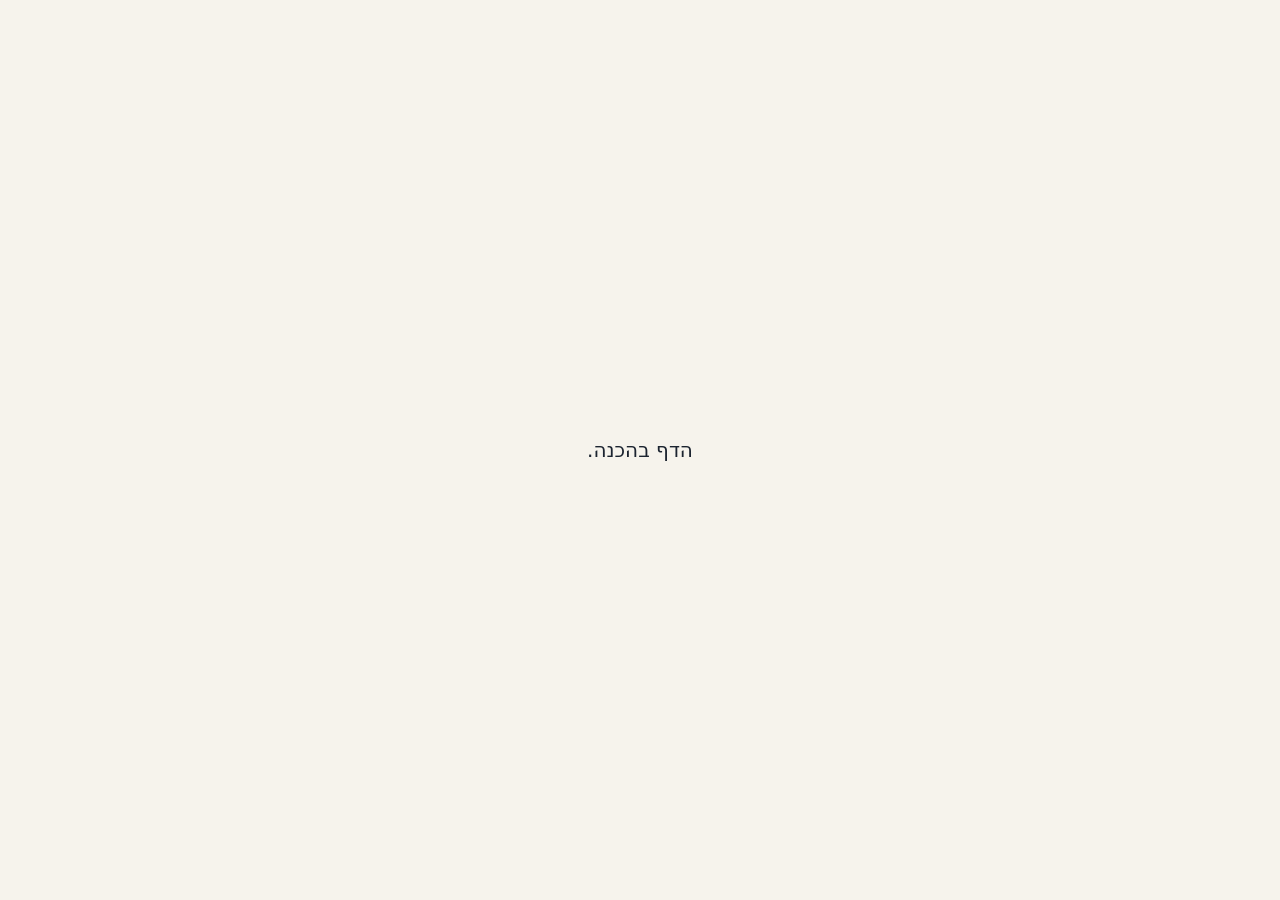
==== trade/index.html @ bc25191d "Add a placeholder for the published page The page itself is built elsewhere and copied here when it " ====
<!doctype html>
<html lang="he" dir="rtl">
<head>
<meta charset="utf-8">
<meta name="viewport" content="width=device-width,initial-scale=1">
<meta name="robots" content="noindex,nofollow">
<title>הדף בהכנה</title>
<style>
  body{margin:0;min-height:100vh;display:grid;place-items:center;background:#f6f3ec;color:#1c2430;font-family:system-ui,-apple-system,"Segoe UI",Arial,sans-serif}
  p{font-size:1.25rem}
  @media (prefers-color-scheme:dark){body{background:#12161c;color:#e9e6df}}
</style>
</head>
<body>
<p>הדף בהכנה.</p>
</body>
</html>
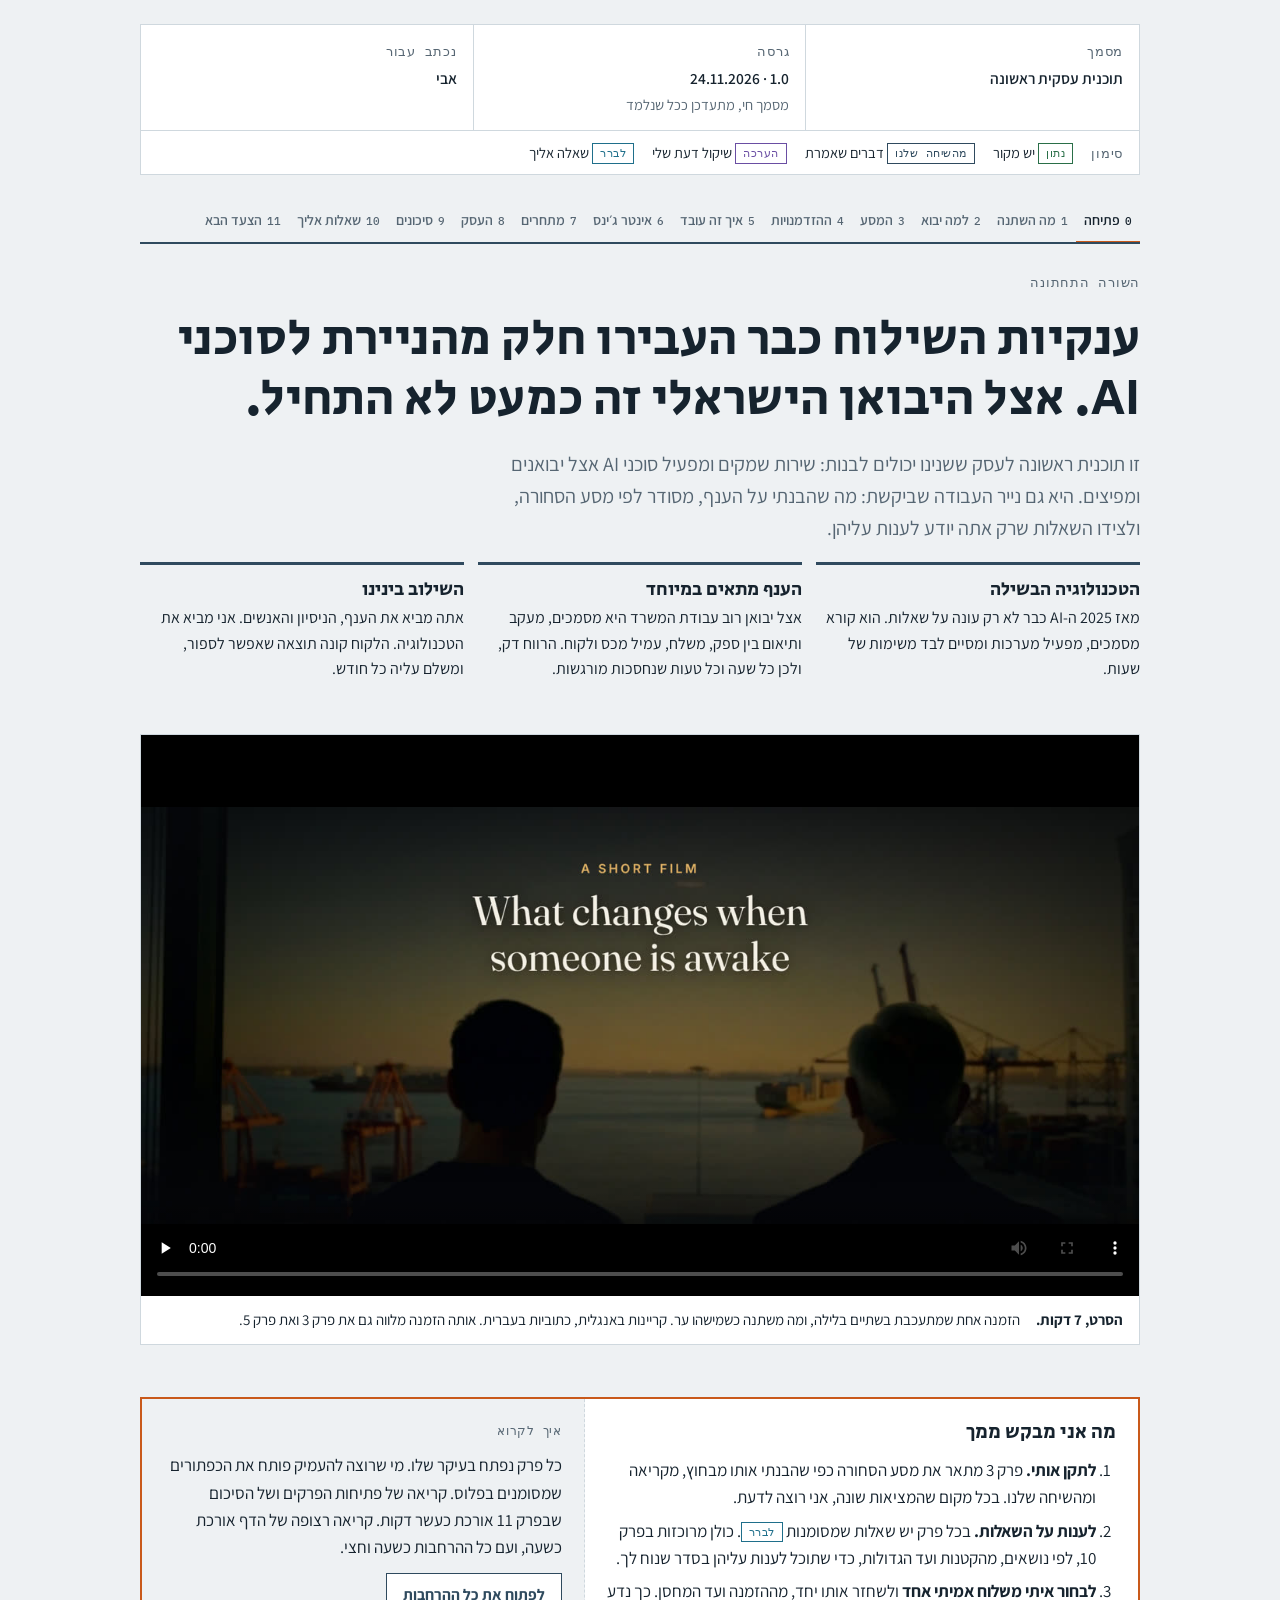
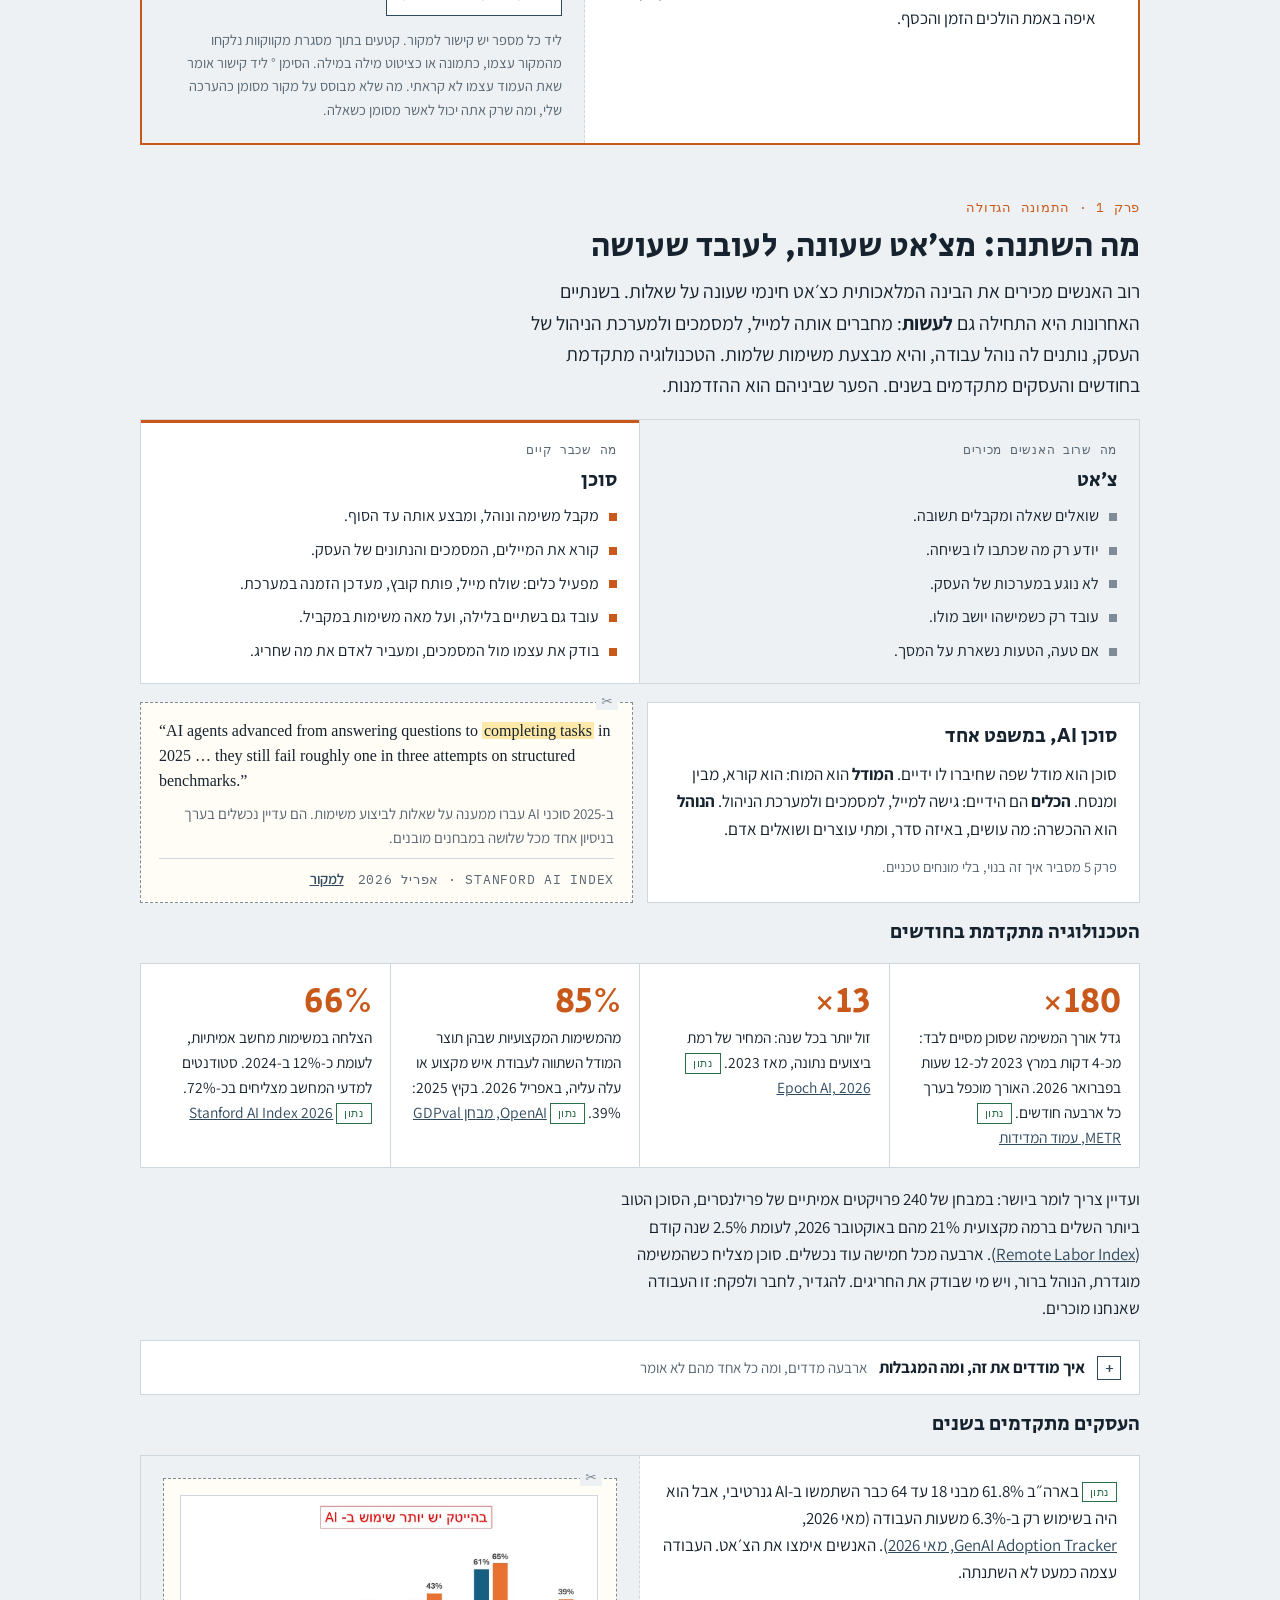
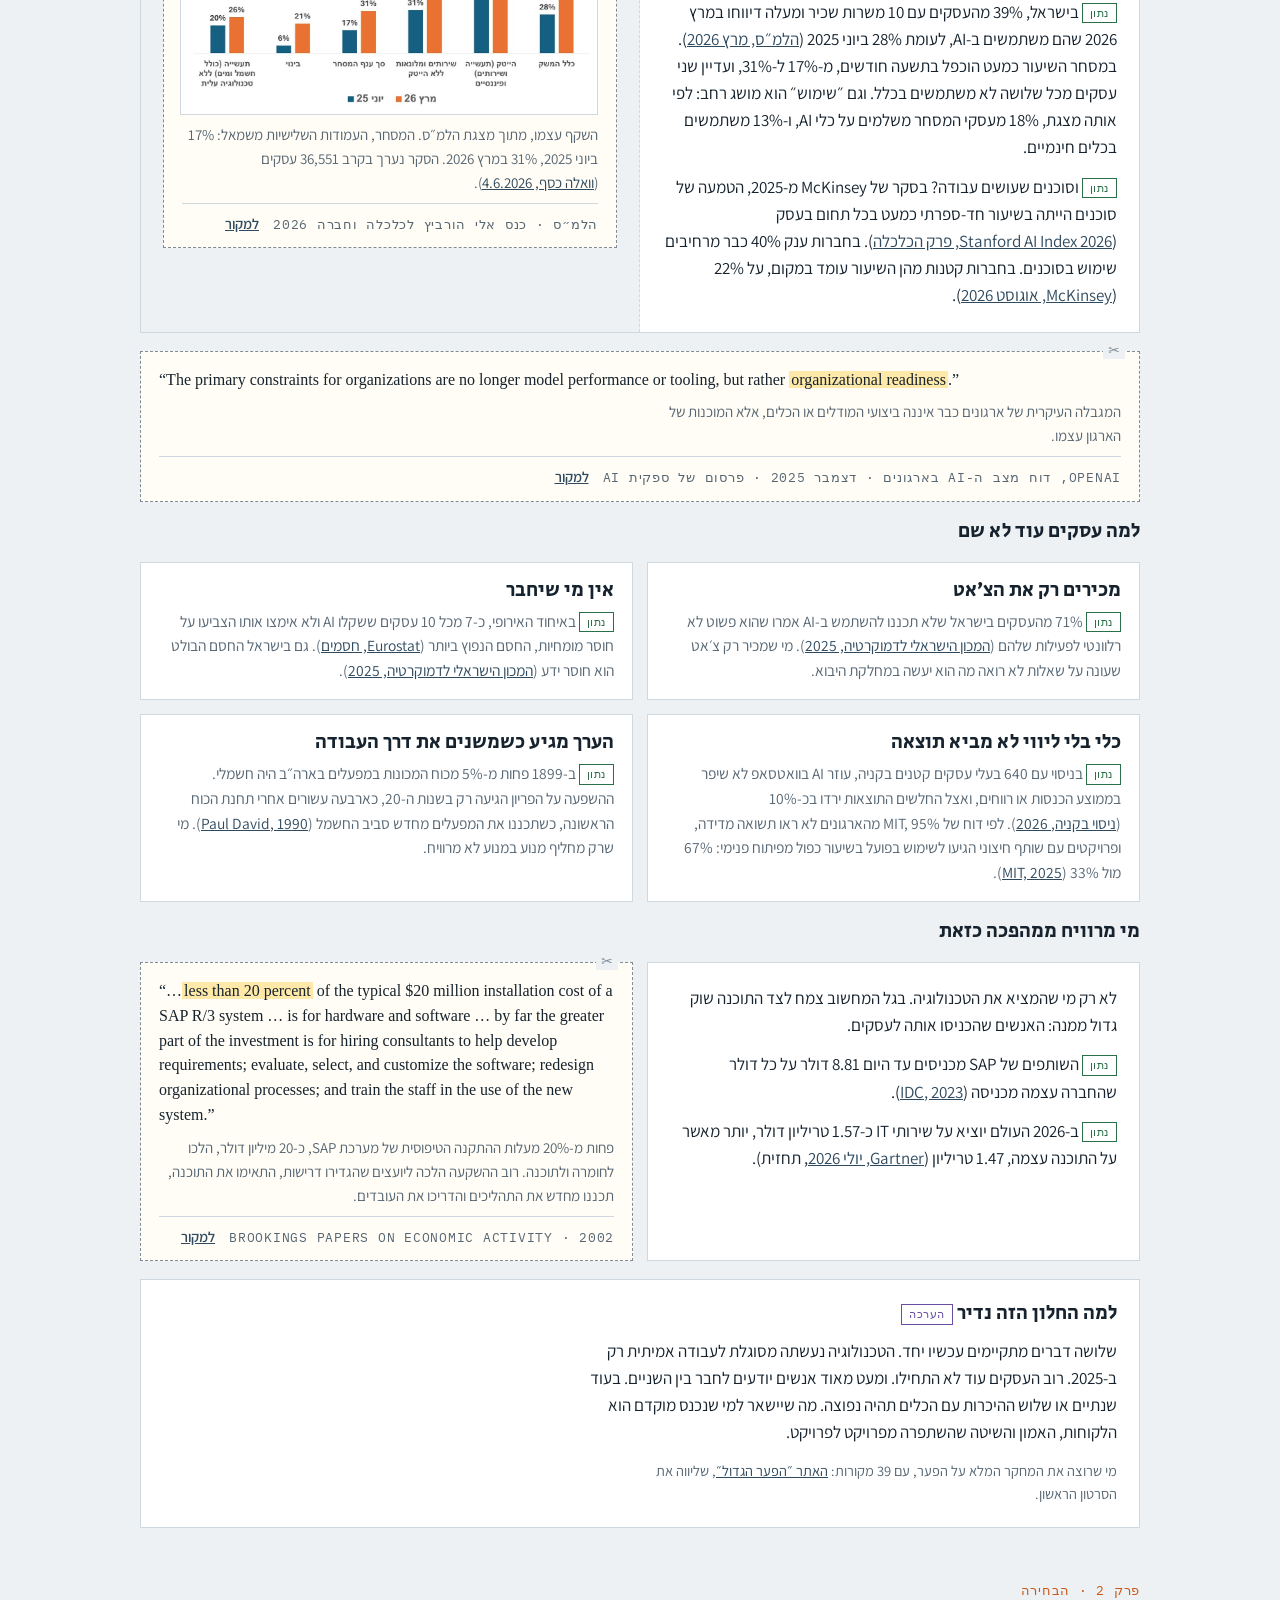
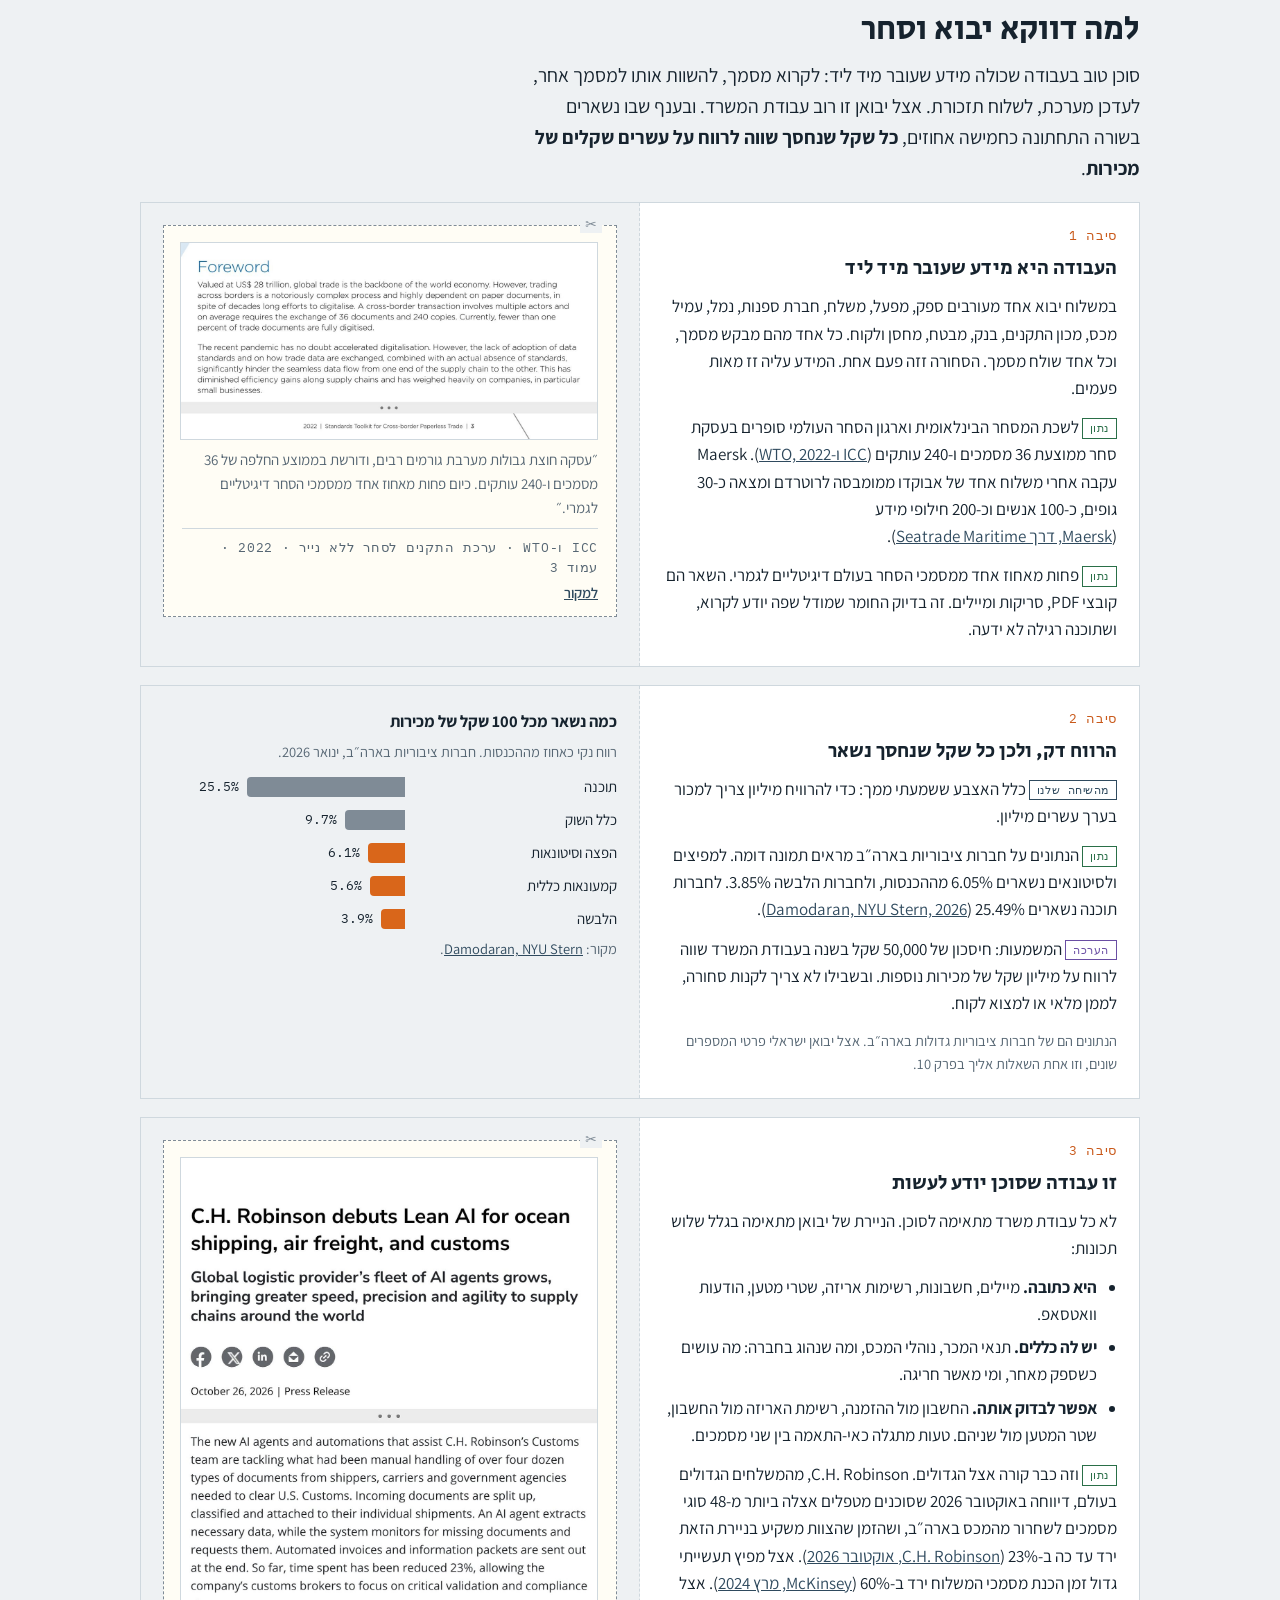
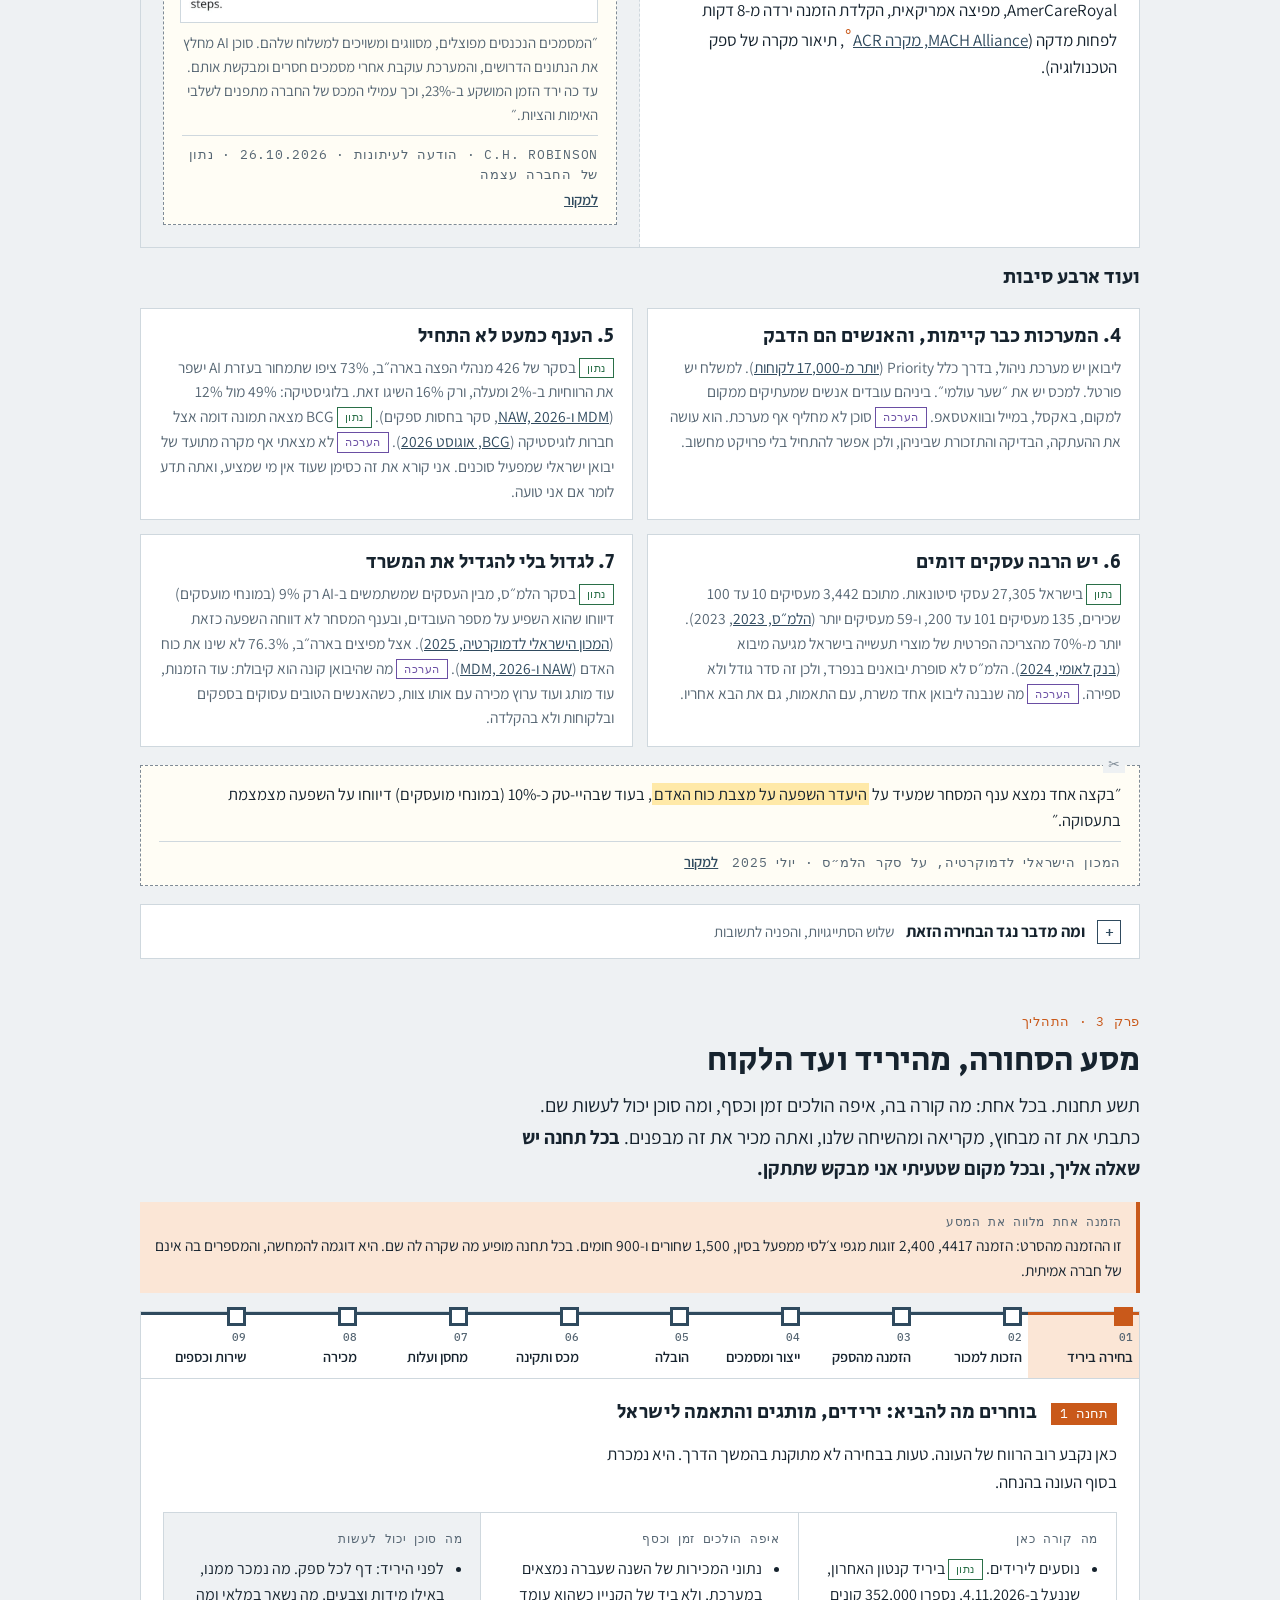
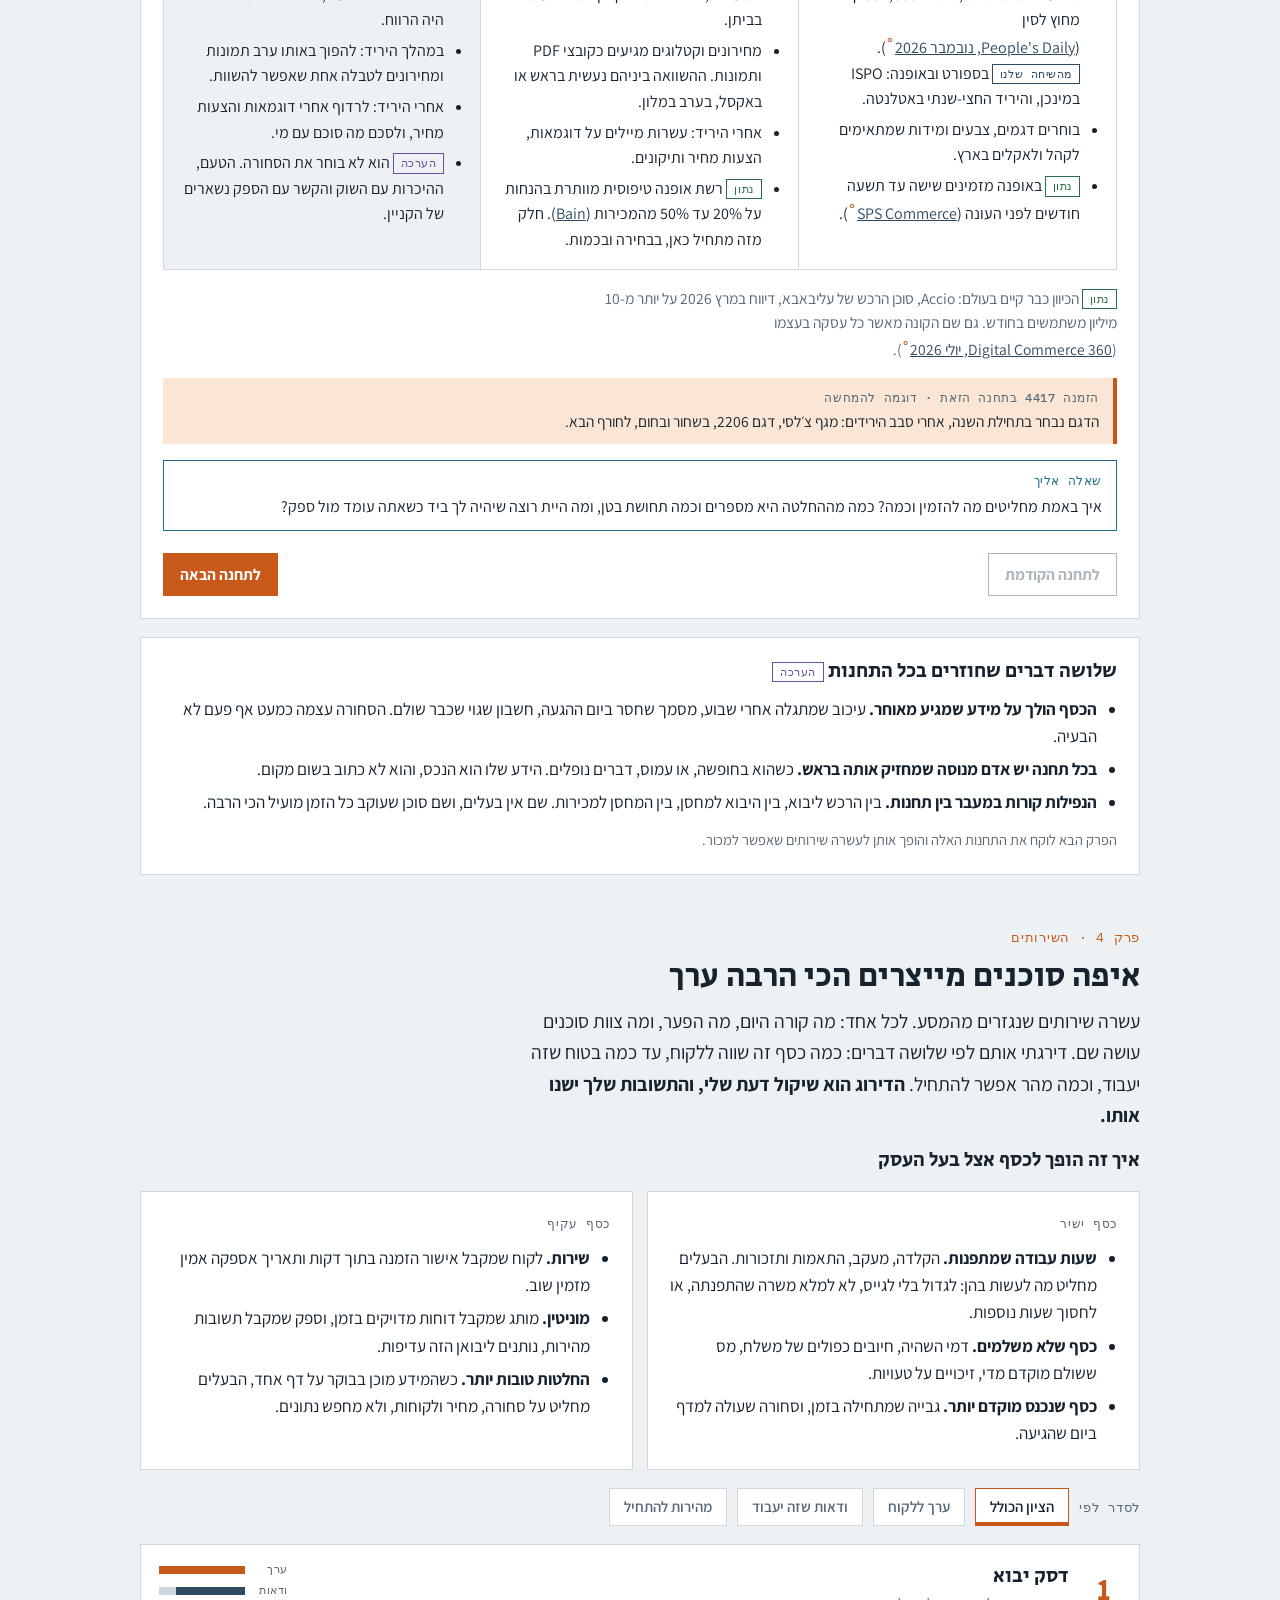
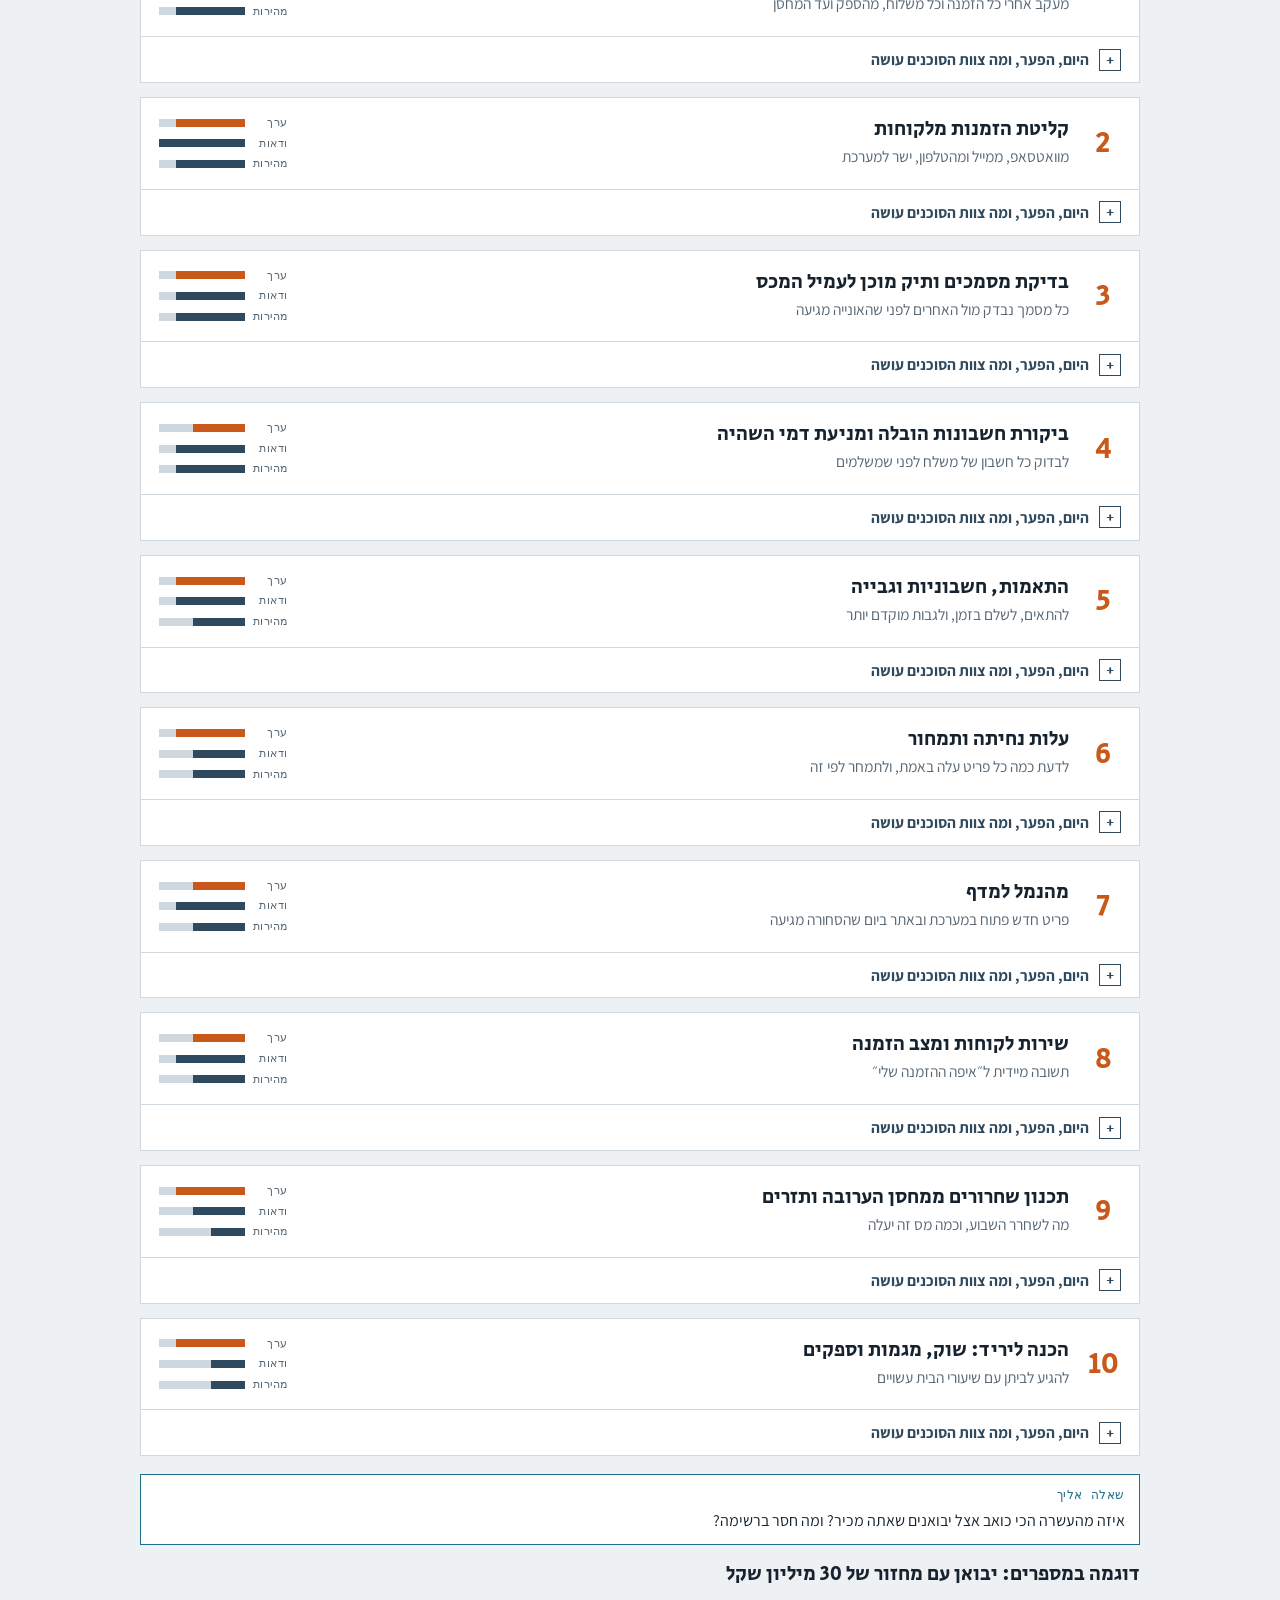
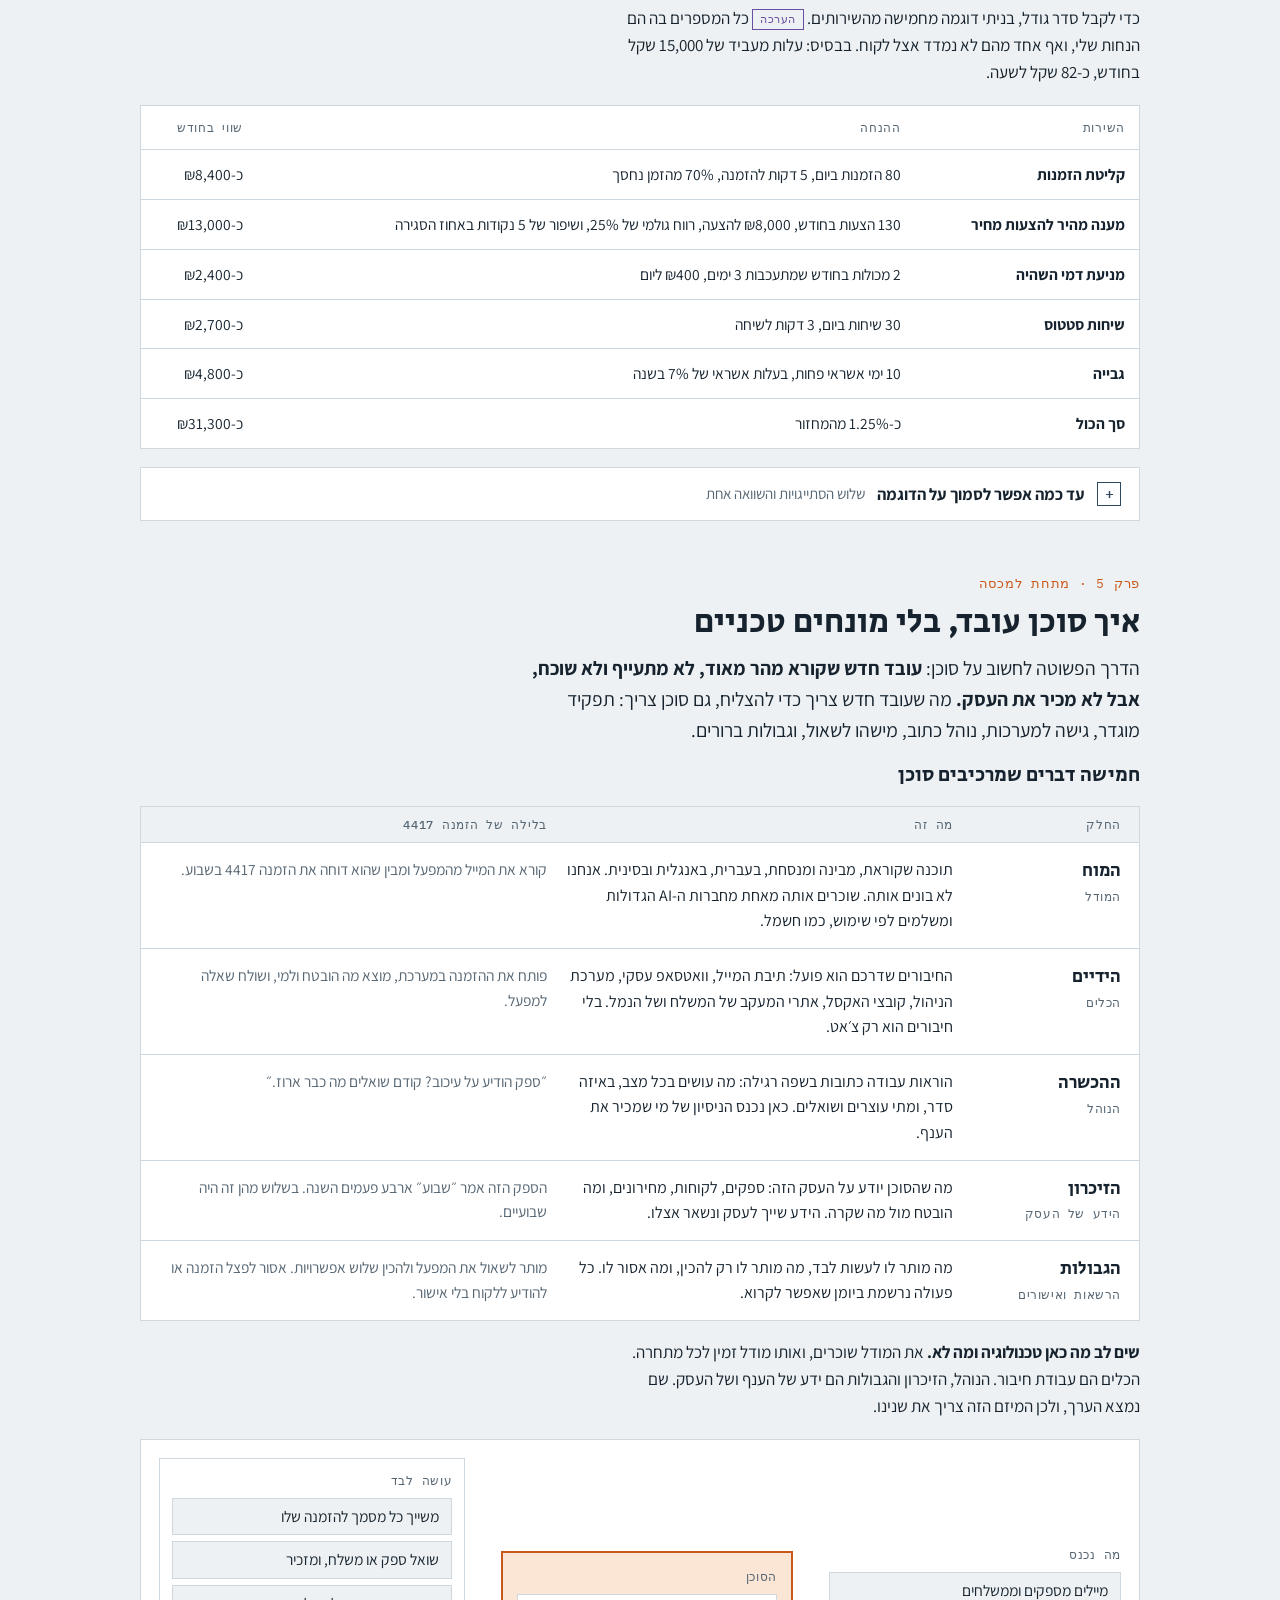
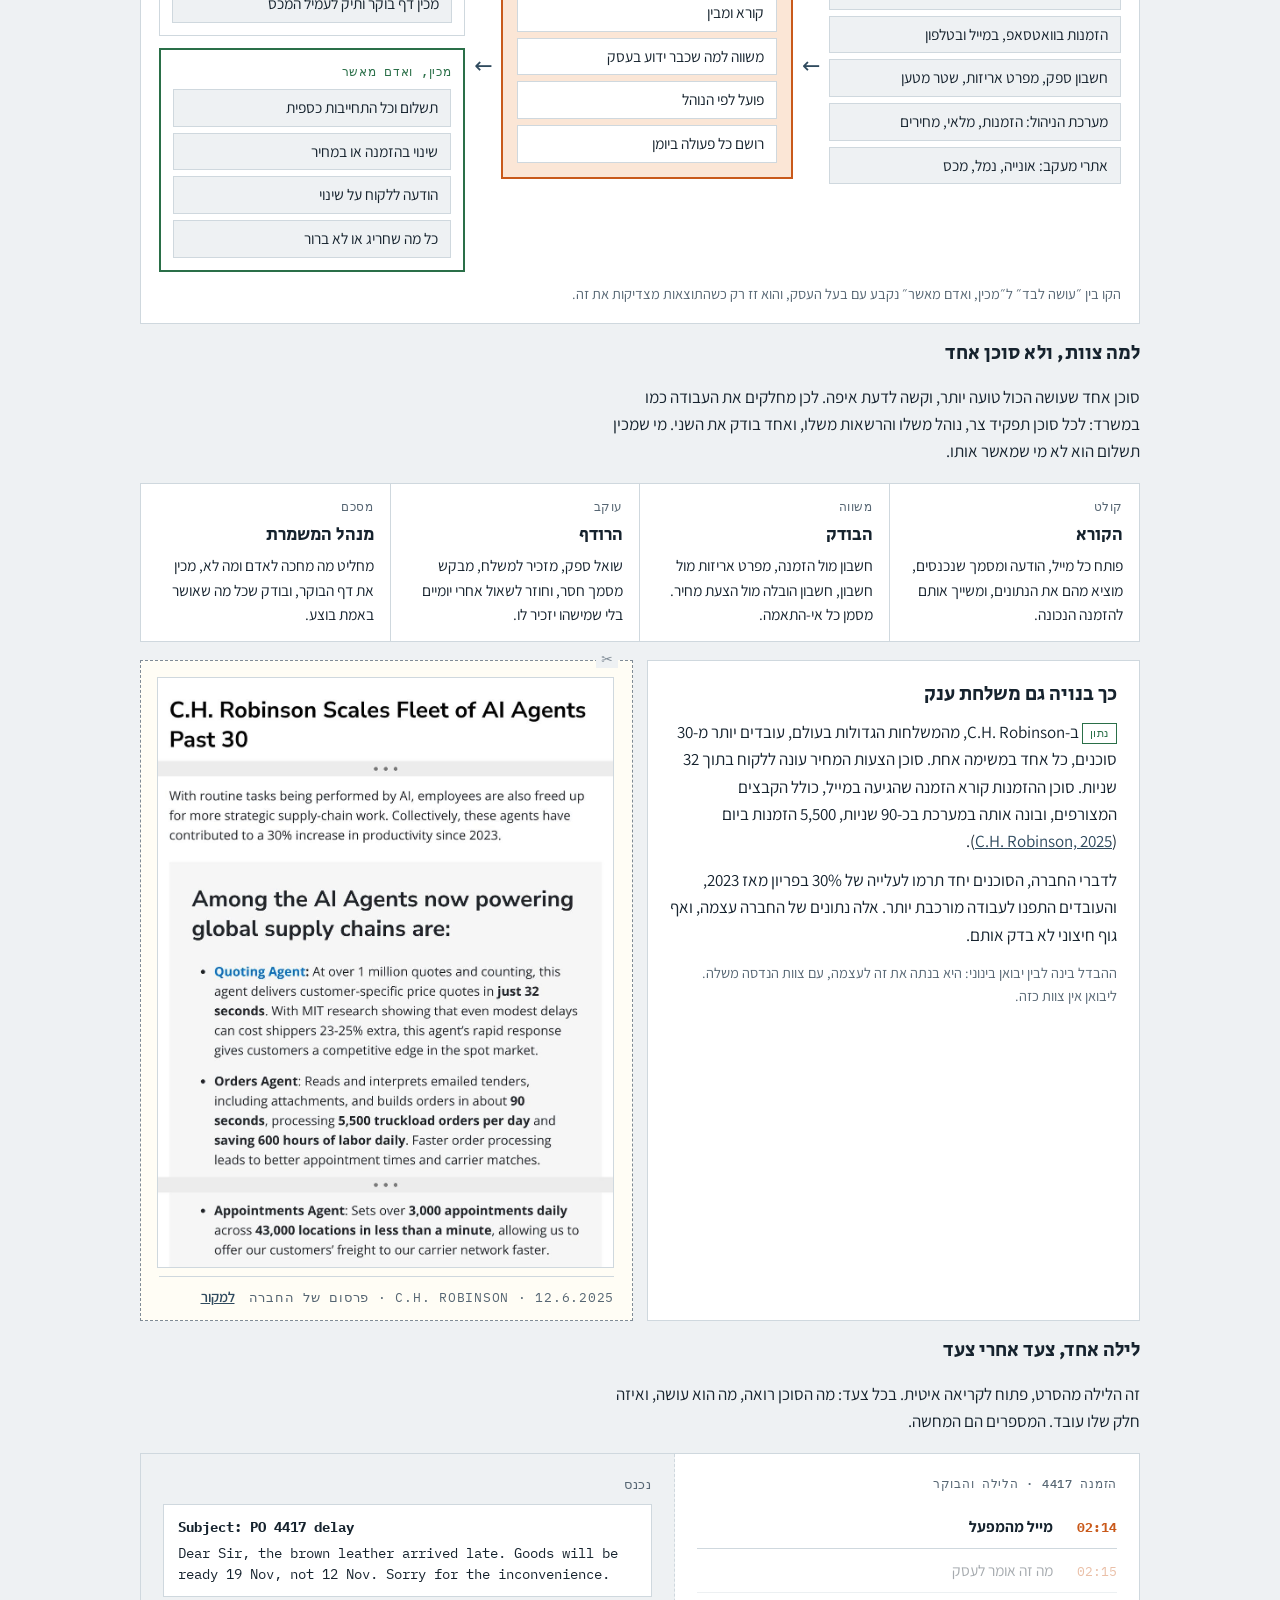
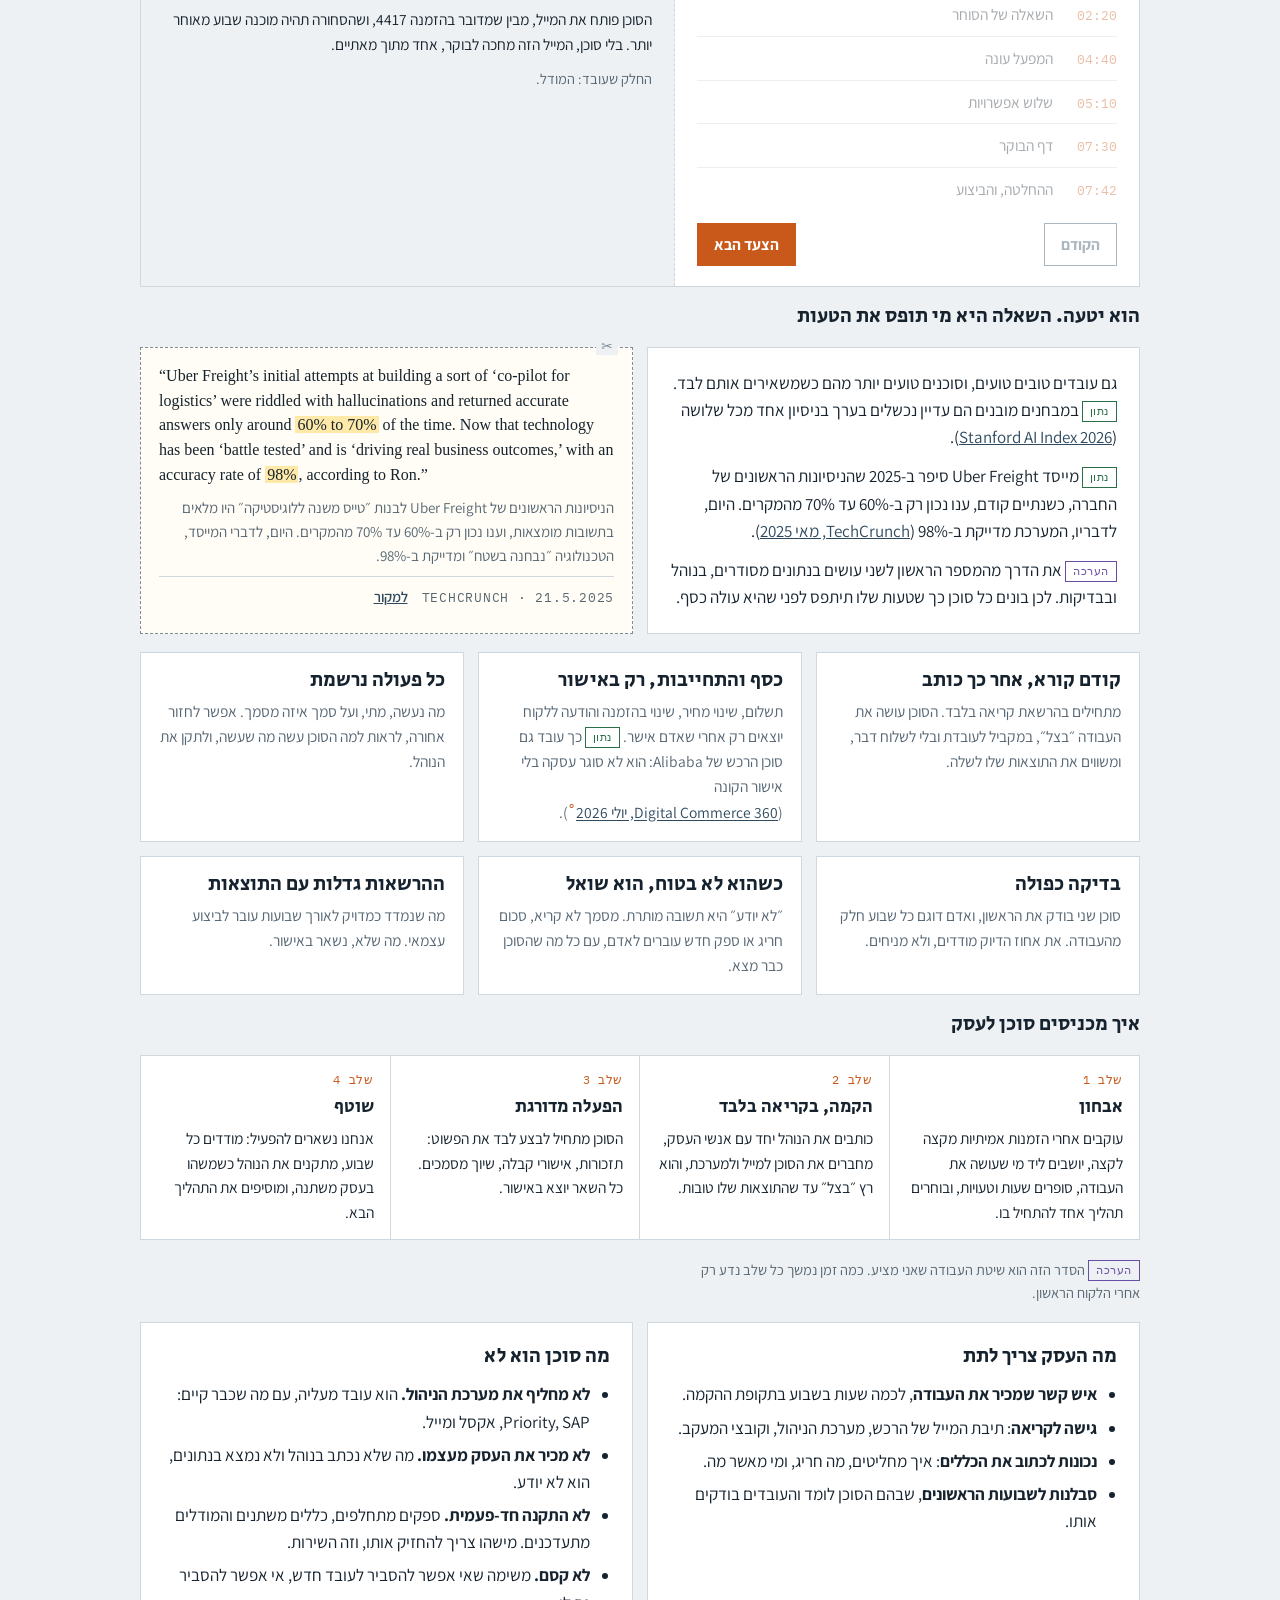
==== commit 55e4760a: "Publish the first version of the trade and import plan page The page with its twelve chapters, the s" ====
--- a/trade/index.html
+++ b/trade/index.html
@@ -2,16 +2,2727 @@
 <html lang="he" dir="rtl">
 <head>
 <meta charset="utf-8">
-<meta name="viewport" content="width=device-width,initial-scale=1">
+<meta name="viewport" content="width=device-width,initial-scale=1,viewport-fit=cover">
 <meta name="robots" content="noindex,nofollow">
-<title>הדף בהכנה</title>
+<title>ההזדמנות ביבוא ובסחר</title>
+<meta name="description" content="סוכני AI אצל יבואנים ומפיצים: מה השתנה, איפה הכסף, מי המתחרים ומה הסיכונים. מסמך חי, עם סרט של 7 דקות ו-58 שאלות.">
+<meta property="og:type" content="article">
+<meta property="og:locale" content="he_IL">
+<meta property="og:title" content="ההזדמנות ביבוא ובסחר: תוכנית עסקית ראשונה">
+<meta property="og:description" content="סוכני AI אצל יבואנים ומפיצים: מה השתנה, איפה הכסף, מי המתחרים ומה הסיכונים. מסמך חי, עם סרט של 7 דקות ו-58 שאלות.">
+<meta property="og:url" content="https://ctomata41.github.io/igentics.ai/trade/">
+<meta property="og:image" content="https://ctomata41.github.io/igentics.ai/trade/og.jpg">
+<meta property="og:image:width" content="1200">
+<meta property="og:image:height" content="630">
+<meta name="twitter:card" content="summary_large_image">
+<link rel="icon" href="data:image/svg+xml,%3Csvg xmlns='http://www.w3.org/2000/svg' viewBox='0 0 32 32'%3E%3Crect width='32' height='32' fill='%2316232e'/%3E%3Crect x='6' y='9' width='20' height='14' fill='%23c9591a'/%3E%3Cpath d='M11 9v14M16 9v14M21 9v14' stroke='%2316232e' stroke-width='1.5'/%3E%3C/svg%3E">
+<link rel="preconnect" href="https://fonts.googleapis.com">
+<link rel="preconnect" href="https://fonts.gstatic.com" crossorigin>
+<link rel="stylesheet" href="https://fonts.googleapis.com/css2?family=Secular+One&family=Assistant:wght@400;600;700&family=IBM+Plex+Mono:wght@500&display=swap">
+<style>:root{color-scheme:light;padding:env(safe-area-inset-top,0px) 0 env(safe-area-inset-bottom,0px)}body{margin:0;font:14px system-ui,sans-serif}img{max-width:100%}[hidden]{display:none!important}</style>
 <style>
-  body{margin:0;min-height:100vh;display:grid;place-items:center;background:#f6f3ec;color:#1c2430;font-family:system-ui,-apple-system,"Segoe UI",Arial,sans-serif}
-  p{font-size:1.25rem}
-  @media (prefers-color-scheme:dark){body{background:#12161c;color:#e9e6df}}
+/* Layout: third sheet of the same shipping manifest as "מפת הערך בסחר" and "אינטר ג׳ינס כמקרה בוחן".
+   A business plan read as a route: a sticky strip of chapters on top, every chapter opens with its bottom line,
+   proof sits beside the claim as a cutting from the source, and detail opens on demand. RTL. */
+:root{
+  --bg:#eef1f3; --paper:#ffffff; --ink:#16232e; --muted:#566673; --line:#cfd8de;
+  --steel:#2f4a5e; --box:#c9591a; --box-soft:#fbe6d6; --ok:#2a6f48; --est:#6a4ea3; --ask:#1f6f8b;
+  --chart-accent:#d9661a; --chart-gray:#7f8b96; --cut:#fffdf5; --mark:#ffe9a8; --on-box:#ffffff;
+  --display:"Secular One","Assistant",system-ui,sans-serif;
+  --body:"Assistant",system-ui,sans-serif;
+  --mono:"IBM Plex Mono",ui-monospace,Menlo,monospace;
+}
+@media (prefers-color-scheme: dark){:root:not([data-theme="light"]){
+  --bg:#0f171d; --paper:#17222b; --ink:#e7eef2; --muted:#9aaab6; --line:#2b3a46;
+  --steel:#8fb3cc; --box:#f08a3c; --box-soft:#35241a; --ok:#5fbf86; --est:#b39ae0; --ask:#63b7d3;
+  --chart-accent:#d4732a; --chart-gray:#74838f; --cut:#1c2a34; --mark:#5a4a16; --on-box:#16110c; color-scheme:dark}}
+:root[data-theme="dark"]{
+  --bg:#0f171d; --paper:#17222b; --ink:#e7eef2; --muted:#9aaab6; --line:#2b3a46;
+  --steel:#8fb3cc; --box:#f08a3c; --box-soft:#35241a; --ok:#5fbf86; --est:#b39ae0; --ask:#63b7d3;
+  --chart-accent:#d4732a; --chart-gray:#74838f; --cut:#1c2a34; --mark:#5a4a16; --on-box:#16110c; color-scheme:dark}
+
+html{scroll-behavior:smooth;scroll-padding-top:calc(env(safe-area-inset-top,0px) + 64px)}
+@media (prefers-reduced-motion:reduce){html{scroll-behavior:auto}}
+body{background:var(--bg);color:var(--ink);font-family:var(--body);font-size:17px;line-height:1.6;direction:rtl}
+body::before{content:"";position:fixed;inset:0 0 auto;height:env(safe-area-inset-top,0px);z-index:10;background:var(--bg)}
+.wrap{max-width:1000px;margin:0 auto;padding-block:24px 72px;padding-left:max(16px,env(safe-area-inset-left,0px));padding-right:max(16px,env(safe-area-inset-right,0px));display:flex;flex-direction:column;gap:52px}
+section{display:flex;flex-direction:column;gap:18px}
+h1,h2,h3{font-family:var(--display);font-weight:400;text-wrap:balance;margin:0;line-height:1.2}
+h1{font-size:clamp(30px,5.2vw,50px)}
+h2{font-size:clamp(24px,3.2vw,33px)}
+h3{font-size:20px}
+h4{font-family:var(--mono);font-weight:500;font-size:12px;letter-spacing:.06em;color:var(--muted);margin:0}
+p{margin:0;max-width:66ch}
+ul,ol{margin:0}
+a{color:var(--steel);unicode-bidi:isolate}
+a.src{white-space:nowrap}
+a:focus-visible,button:focus-visible,summary:focus-visible,[tabindex]:focus-visible,input:focus-visible{outline:2px solid var(--box);outline-offset:2px}
+button{font:inherit;color:inherit;cursor:pointer}
+.mono{font-family:var(--mono);font-size:12.5px;letter-spacing:.06em;color:var(--muted)}
+.note{font-size:14.5px;color:var(--muted)}
+.ltr{direction:ltr;unicode-bidi:isolate;display:inline-block}
+.chip{display:inline-block;font-family:var(--mono);font-size:11px;letter-spacing:.05em;padding:0 7px;border:1px solid currentColor;line-height:1.7;white-space:nowrap;vertical-align:1px}
+.chip.data{color:var(--ok)} .chip.guess{color:var(--est)} .chip.ask{color:var(--ask)} .chip.said{color:var(--steel)}
+strong,b{font-weight:700}
+mark{background:var(--mark);color:inherit;padding:0 2px}
+
+/* manifest strip */
+.lading{background:var(--paper);border:1px solid var(--line);display:grid;grid-template-columns:repeat(3,minmax(0,1fr))}
+.lading>div{padding:12px 16px;border-inline-start:1px solid var(--line);min-width:0}
+.lading>div:first-child{border-inline-start:0}
+.lading b{display:block;font-size:15.5px;margin-top:2px;font-weight:600}
+.lading>.legend{grid-column:1/-1;border-inline-start:0;border-top:1px solid var(--line);display:flex;flex-wrap:wrap;gap:4px 18px;align-items:baseline;padding-block:10px}
+.lading .legend .lg{white-space:nowrap;font-size:14.5px}
+@media (max-width:680px){.lading{grid-template-columns:repeat(2,minmax(0,1fr))}.lading>div:nth-child(3){grid-column:1/-1;border-inline-start:0;border-top:1px solid var(--line)}}
+
+/* chapter strip */
+.chapnav{position:sticky;top:env(safe-area-inset-top,0px);z-index:9;background:var(--bg);border-bottom:2px solid var(--steel);margin-block:-28px -24px}
+.chapnav ol{list-style:none;margin:0;padding:0;display:flex;gap:0;overflow-x:auto;scrollbar-width:none}
+.chapnav ol::-webkit-scrollbar{display:none}
+.chapnav a{display:block;padding:10px 8px 9px;font-size:14px;font-weight:600;color:var(--muted);text-decoration:none;white-space:nowrap;border-bottom:3px solid transparent;margin-bottom:-2px}
+.chapnav a span{font-family:var(--mono);font-weight:500;font-size:11px;margin-inline-end:5px}
+.chapnav a:hover{color:var(--ink)}
+.chapnav a[aria-current="true"]{color:var(--ink);border-bottom-color:var(--box)}
+
+/* hero */
+.hero .lead{font-size:20px;color:var(--muted)}
+.short{list-style:none;margin:0;padding:0;display:grid;grid-template-columns:repeat(3,minmax(0,1fr));gap:14px}
+.short li{border-top:3px solid var(--steel);padding-top:10px;font-size:16px;min-width:0}
+.short b{display:block;font-family:var(--display);font-weight:400;font-size:19px}
+@media (max-width:680px){.short{grid-template-columns:1fr}}
+
+.film{margin:0;background:var(--paper);border:1px solid var(--line)}
+.film video{display:block;width:100%;aspect-ratio:16/9;background:#000;max-width:100%}
+.film figcaption{padding:12px 16px;display:flex;gap:6px 16px;flex-wrap:wrap;align-items:baseline;font-size:15px}
+.film figcaption b{font-weight:700}
+
+.askbox{background:var(--paper);border:2px solid var(--box);display:grid;grid-template-columns:minmax(0,1.25fr) minmax(0,1fr)}
+.askbox>div{padding:22px;display:flex;flex-direction:column;gap:12px;min-width:0}
+.askbox .side{border-inline-start:1px dashed var(--line);background:var(--bg)}
+.askbox ol{padding-inline-start:20px;display:flex;flex-direction:column;gap:6px}
+@media (max-width:760px){.askbox{grid-template-columns:1fr}.askbox .side{border-inline-start:0;border-top:1px dashed var(--line)}}
+
+/* chapter head */
+.chap-head{display:flex;flex-direction:column;gap:10px}
+.chap-head .n{font-family:var(--mono);font-size:12.5px;letter-spacing:.06em;color:var(--box)}
+.gist{font-size:19.5px;max-width:62ch}
+.gist b{font-weight:700}
+
+/* blocks */
+.panel{background:var(--paper);border:1px solid var(--line);padding:22px;display:flex;flex-direction:column;gap:12px;min-width:0}
+.two{display:grid;grid-template-columns:repeat(2,minmax(0,1fr));gap:14px}
+.three{display:grid;grid-template-columns:repeat(3,minmax(0,1fr));gap:14px}
+.two>*,.three>*{min-width:0}
+@media (max-width:760px){.two,.three{grid-template-columns:1fr}}
+.card{background:var(--paper);border:1px solid var(--line);padding:16px 18px;display:flex;flex-direction:column;gap:6px;font-size:16px;min-width:0}
+.card>span{color:var(--muted);font-size:15.5px}
+.plain{list-style:none;padding:0;display:flex;flex-direction:column;gap:10px}
+.dash{padding-inline-start:20px;display:flex;flex-direction:column;gap:6px}
+
+/* reason: claim on one side, proof on the other */
+.reason{background:var(--paper);border:1px solid var(--line);display:grid;grid-template-columns:minmax(0,1fr) minmax(0,1fr)}
+.reason>div{padding:22px;display:flex;flex-direction:column;gap:12px;min-width:0}
+.reason .proof{border-inline-start:1px dashed var(--line);background:var(--bg)}
+.reason .n{font-family:var(--mono);font-size:12.5px;letter-spacing:.06em;color:var(--box)}
+@media (max-width:760px){.reason{grid-template-columns:1fr}.reason .proof{border-inline-start:0;border-top:1px dashed var(--line)}}
+
+/* big figures */
+.figs{display:grid;grid-template-columns:repeat(3,minmax(0,1fr));gap:0;background:var(--paper);border:1px solid var(--line)}
+.figs>div{padding:18px;border-inline-start:1px solid var(--line);display:flex;flex-direction:column;gap:4px;min-width:0;font-size:15.5px}
+.figs>div:first-child{border-inline-start:0}
+.figs .num{font-family:var(--display);font-size:clamp(26px,3.6vw,36px);line-height:1.1;color:var(--box);direction:ltr;unicode-bidi:isolate;text-align:right}
+.figs.four{grid-template-columns:repeat(4,minmax(0,1fr))}
+@media (max-width:760px){.figs,.figs.four{grid-template-columns:1fr}.figs>div{border-inline-start:0;border-top:1px solid var(--line)}.figs>div:first-child{border-top:0}}
+
+/* cutting from a source */
+.clip{margin:0;background:var(--cut);border:1.5px dashed var(--chart-gray);padding:16px 18px 12px;display:flex;flex-direction:column;gap:8px;position:relative;min-width:0}
+.clip::before{content:"✂";position:absolute;top:-11px;inset-inline-start:14px;background:var(--bg);color:var(--chart-gray);font-size:14px;line-height:1;padding:2px 5px}
+.panel .clip::before,.reason>div:not(.proof) .clip::before,.st-body .clip::before{background:var(--paper)}
+.clip blockquote{margin:0;font-size:16.5px;line-height:1.55}
+.clip blockquote[lang="en"]{direction:ltr;text-align:left;font-family:Georgia,"Times New Roman",serif;font-size:16px}
+.clip .tr{font-size:15px;color:var(--muted)}
+.clip figcaption{display:flex;gap:4px 14px;flex-wrap:wrap;align-items:baseline;border-top:1px solid var(--line);padding-top:8px}
+.clip figcaption a{font-size:14.5px;font-weight:600}
+.clip img{display:block;width:100%;height:auto;border:1px solid var(--line)}
+
+/* expanders */
+details.more{background:var(--paper);border:1px solid var(--line)}
+details.more>summary{list-style:none;cursor:pointer;padding:13px 18px;display:flex;gap:12px;align-items:center;font-weight:700;font-size:16.5px}
+details.more>summary::-webkit-details-marker{display:none}
+details.more>summary::before{content:"+";font-family:var(--mono);font-weight:500;width:22px;height:22px;flex:none;display:grid;place-items:center;border:1px solid var(--steel);color:var(--steel);font-size:15px;line-height:1}
+details.more[open]>summary::before{content:"−"}
+details.more>summary span{font-weight:400;color:var(--muted);font-size:15px}
+details.more>.in{padding:4px 18px 20px;display:flex;flex-direction:column;gap:14px;border-top:1px dashed var(--line);padding-top:16px}
+
+/* bar charts */
+.chart{display:flex;flex-direction:column;gap:6px}
+.chart-title{font-weight:700;font-size:16.5px}
+.bars{display:flex;flex-direction:column;gap:9px;margin-top:6px}
+.bar-row{display:grid;grid-template-columns:minmax(0,12.5rem) minmax(0,1fr);gap:12px;align-items:center;position:relative}
+.bar-row .lab{font-size:15px;min-width:0}
+.bar-row .track{display:flex;align-items:center;gap:8px;min-width:0}
+.bar{height:20px;width:calc((100% - 84px) * var(--p));min-width:3px;background:var(--chart-gray);border-radius:4px 0 0 4px;flex:none}
+.bar-row.hot .bar{background:var(--chart-accent)}
+.bar-row .val{font-family:var(--mono);font-size:13px;color:var(--ink);font-variant-numeric:tabular-nums;white-space:nowrap;direction:ltr}
+.tip{position:absolute;inset-inline-start:0;top:calc(100% + 2px);z-index:3;background:var(--ink);color:var(--bg);padding:6px 10px;font-size:13.5px;line-height:1.45;border-radius:3px;max-width:min(360px,88vw);opacity:0;pointer-events:none;transition:opacity .12s}
+.bar-row:hover .tip,.bar-row:focus-visible .tip{opacity:1}
+@media (prefers-reduced-motion:reduce){.tip{transition:none}}
+@media (max-width:560px){.bar-row{grid-template-columns:1fr;gap:2px}}
+
+/* chatbot vs agent */
+.versus{display:grid;grid-template-columns:minmax(0,1fr) minmax(0,1fr);background:var(--paper);border:1px solid var(--line)}
+.versus>div{padding:20px 22px;display:flex;flex-direction:column;gap:10px;min-width:0}
+.versus>div+div{border-inline-start:1px solid var(--line)}
+.versus .now{background:var(--bg)}
+.versus .new{box-shadow:inset 0 3px 0 var(--box)}
+.versus ul{list-style:none;padding:0;display:flex;flex-direction:column;gap:8px;font-size:16px}
+.versus li{padding-inline-start:18px;position:relative}
+.versus li::before{content:"";position:absolute;inset-inline-start:0;top:.62em;width:8px;height:8px;background:var(--chart-gray)}
+.versus .new li::before{background:var(--box)}
+@media (max-width:700px){.versus{grid-template-columns:1fr}.versus>div+div{border-inline-start:0;border-top:1px solid var(--line)}}
+
+/* svg figures */
+.fig{margin:0;background:var(--paper);border:1px solid var(--line);padding:18px;display:flex;flex-direction:column;gap:10px;min-width:0}
+.fig .scroll{overflow-x:auto}
+.fig svg{display:block;width:100%;height:auto;min-width:560px}
+.fig svg text{font-family:var(--body);fill:var(--ink);font-size:15px}
+.fig svg .m{font-family:var(--mono);font-size:12px;fill:var(--muted);letter-spacing:.04em}
+.fig svg .h{font-family:var(--display);font-size:17px}
+.fig svg .mu{fill:var(--muted)}
+
+/* journey */
+.journey{background:var(--paper);border:1px solid var(--line)}
+.stations{list-style:none;margin:0;padding:0;display:grid;grid-template-columns:repeat(9,minmax(0,1fr));border-bottom:1px solid var(--line)}
+.stations button{appearance:none;background:none;border:0;border-top:3px solid var(--steel);width:100%;height:100%;padding:16px 6px 12px;display:flex;flex-direction:column;gap:3px;align-items:flex-start;text-align:start;position:relative;font-size:14.5px;font-weight:600;line-height:1.25;min-width:0}
+.stations button::before{content:"";position:absolute;top:-8px;inset-inline-start:6px;width:13px;height:13px;background:var(--paper);border:3px solid var(--steel)}
+.stations button .m{font-family:var(--mono);font-weight:500;font-size:11px;color:var(--muted)}
+.stations button[aria-selected="true"]{background:var(--box-soft);border-top-color:var(--box)}
+.stations button[aria-selected="true"]::before{background:var(--box);border-color:var(--box)}
+.stations button:hover{background:var(--bg)}
+.stations button[aria-selected="true"]:hover{background:var(--box-soft)}
+@media (max-width:860px){.stations{display:flex;overflow-x:auto;scrollbar-width:thin}.stations li{flex:0 0 118px}}
+.st-body{padding:22px;display:flex;flex-direction:column;gap:16px}
+.st-top{display:flex;gap:8px 14px;align-items:baseline;flex-wrap:wrap}
+.st-top .num{font-family:var(--mono);font-size:13px;background:var(--box);color:var(--on-box);padding:1px 9px}
+.st-grid{display:grid;grid-template-columns:repeat(3,minmax(0,1fr));border:1px solid var(--line)}
+.st-grid>div{padding:16px 18px;display:flex;flex-direction:column;gap:8px;border-inline-start:1px solid var(--line);min-width:0;font-size:16px}
+.st-grid>div:first-child{border-inline-start:0}
+.st-grid>div.agent{background:var(--bg)}
+.st-grid ul{padding-inline-start:18px;display:flex;flex-direction:column;gap:5px}
+@media (max-width:820px){.st-grid{grid-template-columns:1fr}.st-grid>div{border-inline-start:0;border-top:1px solid var(--line)}.st-grid>div:first-child{border-top:0}}
+.st-nav{display:flex;justify-content:space-between;gap:12px}
+.btn{appearance:none;background:var(--paper);border:1px solid var(--steel);color:var(--steel);padding:8px 16px;font-weight:700;font-size:15.5px}
+.btn:hover{background:var(--bg)}
+.btn.solid{background:var(--box);border-color:var(--box);color:var(--on-box)}
+.btn[disabled]{opacity:.4;cursor:default}
+
+/* opportunities */
+.sortbar{display:flex;gap:8px 10px;flex-wrap:wrap;align-items:center}
+.pill{appearance:none;background:var(--paper);border:1px solid var(--line);padding:6px 14px;font-size:15px;font-weight:600;color:var(--muted)}
+.pill[aria-pressed="true"]{border-color:var(--box);color:var(--ink);box-shadow:inset 0 -3px 0 var(--box)}
+.opps{display:flex;flex-direction:column;gap:14px}
+.opp{background:var(--paper);border:1px solid var(--line)}
+.opp>header{display:grid;grid-template-columns:auto minmax(0,1fr) auto;gap:6px 16px;align-items:center;padding:16px 18px}
+.opp .rank{font-family:var(--display);font-size:30px;line-height:1;color:var(--box);min-width:1.2em;text-align:center}
+.opp .ttl{display:flex;flex-direction:column;gap:2px;min-width:0}
+.opp .ttl span{color:var(--muted);font-size:15.5px}
+.score{display:grid;grid-template-columns:auto 86px;gap:3px 8px;align-items:center;font-family:var(--mono);font-size:11px;color:var(--muted);letter-spacing:.04em}
+.score i{display:block;height:8px;background:var(--line);position:relative}
+.score i::after{content:"";position:absolute;inset:0 0 0 auto;width:calc(var(--v) * 20%);background:var(--steel)}
+.score i.v::after{background:var(--box)}
+@media (max-width:700px){.opp>header{grid-template-columns:auto minmax(0,1fr)}.score{grid-column:1/-1;grid-template-columns:auto minmax(0,1fr)}}
+.opp details{border-top:1px solid var(--line)}
+.opp summary{list-style:none;cursor:pointer;padding:10px 18px;font-weight:700;font-size:15.5px;color:var(--steel);display:flex;gap:10px;align-items:center}
+.opp summary::-webkit-details-marker{display:none}
+.opp summary::before{content:"+";font-family:var(--mono);width:20px;height:20px;display:grid;place-items:center;border:1px solid var(--steel);font-size:14px;line-height:1;flex:none}
+.opp details[open] summary::before{content:"−"}
+.opp .in{padding:6px 18px 20px;display:flex;flex-direction:column;gap:14px}
+.flow3{display:grid;grid-template-columns:repeat(3,minmax(0,1fr));border:1px solid var(--line)}
+.flow3>div{padding:14px 16px;display:flex;flex-direction:column;gap:6px;border-inline-start:1px solid var(--line);min-width:0;font-size:16px}
+.flow3>div:first-child{border-inline-start:0}
+.flow3>div:last-child{background:var(--bg)}
+@media (max-width:760px){.flow3{grid-template-columns:1fr}.flow3>div{border-inline-start:0;border-top:1px solid var(--line)}.flow3>div:first-child{border-top:0}}
+.money{border-inline-start:4px solid var(--ok);padding:4px 14px;font-size:16px}
+.money b{color:var(--ok)}
+
+/* agent walk-through */
+.demo{background:var(--paper);border:1px solid var(--line);display:grid;grid-template-columns:minmax(0,1fr) minmax(0,1.15fr)}
+.demo>div{padding:20px 22px;min-width:0;display:flex;flex-direction:column;gap:12px}
+.demo .log{background:var(--bg);border-inline-start:1px dashed var(--line)}
+.steps{list-style:none;padding:0;display:flex;flex-direction:column;gap:0}
+.steps li{display:grid;grid-template-columns:54px minmax(0,1fr);gap:10px;padding:9px 0;border-bottom:1px solid var(--line);opacity:.38;font-size:15.5px}
+.steps li:last-child{border-bottom:0}
+.steps li.on{opacity:1}
+.steps li.cur{font-weight:700}
+.steps time{font-family:var(--mono);font-size:12.5px;color:var(--box);padding-top:3px}
+.screen{font-size:15.5px;display:flex;flex-direction:column;gap:10px;min-height:230px}
+.screen .doc{background:var(--paper);border:1px solid var(--line);padding:12px 14px;display:flex;flex-direction:column;gap:6px}
+.screen .doc.warn{border-color:var(--box)}
+.kv{display:grid;grid-template-columns:auto minmax(0,1fr);gap:2px 14px;font-size:15px}
+.kv dt{color:var(--muted)} .kv dd{margin:0;font-weight:600}
+@media (max-width:820px){.demo{grid-template-columns:1fr}.demo .log{border-inline-start:0;border-top:1px dashed var(--line)}}
+
+/* calculator */
+.calc{background:var(--paper);border:2px solid var(--box);display:grid;grid-template-columns:minmax(0,1.2fr) minmax(0,1fr)}
+.calc>div{padding:22px;display:flex;flex-direction:column;gap:14px;min-width:0}
+.calc .out{border-inline-start:1px dashed var(--line);background:var(--bg);justify-content:center}
+.calc label{display:grid;grid-template-columns:minmax(0,1fr) auto;gap:2px 12px;font-size:15.5px;align-items:baseline}
+.calc label output{font-family:var(--mono);font-size:14px;direction:ltr}
+.calc input[type=range]{grid-column:1/-1;width:100%;accent-color:var(--box)}
+.big{font-family:var(--display);font-size:clamp(32px,5vw,46px);line-height:1.1;color:var(--box)}
+@media (max-width:760px){.calc{grid-template-columns:1fr}.calc .out{border-inline-start:0;border-top:1px dashed var(--line)}}
+
+/* tables */
+.tablebox{overflow-x:auto;background:var(--paper);border:1px solid var(--line)}
+table{border-collapse:collapse;width:100%;min-width:720px}
+th,td{padding:12px 14px;text-align:right;border-bottom:1px solid var(--line);vertical-align:top;font-size:15.5px}
+th{font-family:var(--mono);font-weight:500;font-size:12px;letter-spacing:.06em;color:var(--muted)}
+tr:last-child td{border-bottom:0}
+td:first-child{font-weight:700}
+
+/* competitors */
+.comp-grid{display:grid;grid-template-columns:repeat(2,minmax(0,1fr));gap:14px}
+@media (max-width:760px){.comp-grid{grid-template-columns:1fr}}
+.comp{background:var(--paper);border:1px solid var(--line);padding:16px 18px;display:flex;flex-direction:column;gap:8px;min-width:0;font-size:16px}
+.comp header{display:flex;gap:6px 12px;align-items:baseline;flex-wrap:wrap}
+.comp header h3{font-size:19px}
+.comp .where{font-family:var(--mono);font-size:12px;color:var(--muted);letter-spacing:.04em}
+.comp q{quotes:none;display:block;direction:ltr;text-align:left;font-family:Georgia,"Times New Roman",serif;font-size:15px;border-inline-start:3px solid var(--line);padding:2px 12px;color:var(--ink)}
+.comp q[lang="he"]{direction:rtl;text-align:right;font-family:var(--body)}
+.comp .us{font-size:15px;color:var(--muted);border-top:1px dashed var(--line);padding-top:8px}
+.comp .us b{color:var(--ink)}
+.tag{font-family:var(--mono);font-size:11px;letter-spacing:.04em;padding:0 7px;line-height:1.7;border:1px solid var(--line);color:var(--muted);white-space:nowrap}
+
+/* model layers */
+.layers{display:flex;flex-direction:column;gap:0;background:var(--paper);border:1px solid var(--line)}
+.layers>div{display:grid;grid-template-columns:150px minmax(0,1fr) minmax(0,1fr);gap:6px 18px;padding:14px 18px;border-bottom:1px solid var(--line);font-size:16px;align-items:start}
+.layers>div:last-child{border-bottom:0}
+.layers b{font-family:var(--display);font-weight:400;font-size:18px}
+.layers span{color:var(--muted);font-size:15.5px}
+@media (max-width:760px){.layers>div{grid-template-columns:1fr}}
+
+.caveats{list-style:none;margin:0;padding:0;display:flex;flex-direction:column;gap:0;background:var(--paper);border:1px solid var(--line)}
+.caveats li{padding:14px 18px;border-bottom:1px solid var(--line);display:flex;flex-direction:column;gap:2px}
+.caveats li:last-child{border-bottom:0}
+.caveats span{color:var(--muted);font-size:15.5px;max-width:78ch}
+
+.qlist{counter-reset:q;list-style:none;padding:0;display:flex;flex-direction:column;gap:0;background:var(--paper);border:1px solid var(--line)}
+.qlist li{counter-increment:q;display:grid;grid-template-columns:34px minmax(0,1fr);gap:10px;padding:13px 18px;border-bottom:1px solid var(--line);font-size:16.5px}
+.qlist li:last-child{border-bottom:0}
+.qlist li::before{content:counter(q);font-family:var(--mono);font-size:13px;color:var(--ask);border:1px solid currentColor;width:24px;height:24px;display:grid;place-items:center;margin-top:2px}
+.qlist span{display:block;color:var(--muted);font-size:15px}
+
+.gloss{margin:0;display:grid;grid-template-columns:repeat(2,minmax(0,1fr));gap:0 28px}
+.gloss div{padding:10px 0;border-bottom:1px solid var(--line);min-width:0}
+.gloss dt{font-weight:700}
+.gloss dd{margin:0;color:var(--muted);font-size:15.5px}
+@media (max-width:640px){.gloss{grid-template-columns:1fr}}
+
+.srclist{padding-inline-start:22px;display:flex;flex-direction:column;gap:5px;font-size:14.5px}
+.srclist a{white-space:normal;overflow-wrap:anywhere}
+.foot{font-size:14px;color:var(--muted);display:flex;flex-direction:column;gap:10px}
+.foot p{max-width:none}
+.foot h3{font-family:var(--mono);font-weight:500;font-size:12px;letter-spacing:.06em;color:var(--muted);margin-top:8px}
+
+/* additions for the full document */
+.journey>.st-nav{padding:0 22px 22px}
+.beat{border-inline-start:4px solid var(--box);background:var(--box-soft);padding:10px 14px;font-size:15.5px;display:flex;flex-direction:column;gap:2px}
+.beat b{font-family:var(--mono);font-weight:500;font-size:12px;letter-spacing:.05em;color:var(--muted)}
+.askline{border:1px solid var(--ask);padding:10px 14px;font-size:16px;display:flex;flex-direction:column;gap:4px;background:var(--paper)}
+.askline b{font-family:var(--mono);font-weight:500;font-size:12px;letter-spacing:.05em;color:var(--ask)}
+.evid{font-size:15.5px;color:var(--muted);display:flex;flex-direction:column;gap:6px}
+.evid b{color:var(--ink)}
+.stamp{display:flex;gap:6px 14px;flex-wrap:wrap;align-items:baseline;font-size:14.5px;color:var(--muted)}
+.qgroup{display:flex;flex-direction:column;gap:10px}
+.qgroup>h3{display:flex;gap:10px;align-items:baseline;flex-wrap:wrap}
+.qgroup>h3 span{font-family:var(--mono);font-size:12px;letter-spacing:.05em;color:var(--muted)}
+.qlist.cont{counter-reset:none}
+.copyrow{display:flex;gap:10px 14px;flex-wrap:wrap;align-items:center}
+.riskgrid{display:flex;flex-direction:column;gap:0;background:var(--paper);border:1px solid var(--line)}
+.riskgrid>div{display:grid;grid-template-columns:minmax(0,1fr) minmax(0,1.25fr);gap:6px 22px;padding:16px 18px;border-bottom:1px solid var(--line);font-size:16px}
+.riskgrid>div:last-child{border-bottom:0}
+.riskgrid h3{font-size:18px}
+.riskgrid .ans{border-inline-start:3px solid var(--ok);padding-inline-start:14px}
+.riskgrid h4{margin-bottom:3px}
+.riskgrid p+p{margin-top:8px}
+@media (max-width:760px){.riskgrid>div{grid-template-columns:1fr}}
+.story{background:var(--paper);border:1px solid var(--line);border-top:3px solid var(--box);padding:24px;display:flex;flex-direction:column;gap:12px}
+.story p{max-width:64ch;font-size:17.5px}
+.timeline{list-style:none;margin:0;padding:0;display:grid;grid-template-columns:repeat(4,minmax(0,1fr));gap:0;background:var(--paper);border:1px solid var(--line)}
+.timeline li{padding:14px 16px;border-inline-start:1px solid var(--line);display:flex;flex-direction:column;gap:4px;font-size:15.5px;min-width:0}
+.timeline li:first-child{border-inline-start:0}
+.timeline li b{font-family:var(--display);font-weight:400;font-size:18px}
+.timeline li .m{font-family:var(--mono);font-size:12px;color:var(--box);letter-spacing:.05em}
+@media (max-width:760px){.timeline{grid-template-columns:1fr}.timeline li{border-inline-start:0;border-top:1px solid var(--line)}.timeline li:first-child{border-top:0}}
+.team{display:grid;grid-template-columns:repeat(4,minmax(0,1fr));gap:0;border:1px solid var(--line);background:var(--paper)}
+.team>div{padding:14px 16px;border-inline-start:1px solid var(--line);display:flex;flex-direction:column;gap:4px;font-size:15.5px;min-width:0}
+.team>div:first-child{border-inline-start:0}
+.team b{font-family:var(--display);font-weight:400;font-size:17.5px}
+.team .m{font-family:var(--mono);font-size:11.5px;color:var(--muted);letter-spacing:.05em}
+@media (max-width:820px){.team{grid-template-columns:repeat(2,minmax(0,1fr))}.team>div{border-top:1px solid var(--line)}.team>div:nth-child(-n+2){border-top:0}.team>div:nth-child(odd){border-inline-start:0}}
+@media (max-width:480px){.team{grid-template-columns:1fr}.team>div{border-inline-start:0}.team>div:nth-child(2){border-top:1px solid var(--line)}}
+sup.unread{color:var(--box);font-family:var(--mono);font-size:.8em;margin-inline-start:1px;cursor:help}
+.st-body>.clip{max-width:720px}
+
+/* chapter 5 */
+.layers>.lh{background:var(--bg);padding-block:8px}
+.layers .ln{display:flex;flex-direction:column;gap:1px}
+.layers .ln span{font-family:var(--mono);font-size:12px;letter-spacing:.05em}
+.layers p{max-width:none}
+@media (max-width:760px){.layers>.lh{display:none}}
+.flowdia{display:grid;grid-template-columns:minmax(0,1fr) 36px minmax(0,1fr) 36px minmax(0,1.05fr);align-items:center}
+.fd-col{display:flex;flex-direction:column;gap:8px;min-width:0}
+.flowdia ul{list-style:none;margin:0;padding:0;display:flex;flex-direction:column;gap:6px}
+.flowdia li{border:1px solid var(--line);background:var(--bg);padding:7px 12px;font-size:15.5px;line-height:1.4}
+.fd-agent{border:2px solid var(--box);background:var(--box-soft);padding:14px;justify-content:center}
+.fd-agent li{background:var(--paper)}
+.fd-arrow{display:grid;place-items:center;color:var(--steel);font-size:22px;line-height:1}
+.fd-arrow::before{content:"←"}
+.fd-out{gap:12px}
+.fd-do,.fd-ok{border:1px solid var(--line);padding:12px;display:flex;flex-direction:column;gap:8px;flex:1}
+.fd-ok{border:2px solid var(--ok)}
+.fd-ok h4{color:var(--ok)}
+@media (max-width:760px){.flowdia{grid-template-columns:1fr}.fd-arrow{padding:8px 0}.fd-arrow::before{content:"↓"}}
+.screen .doc.mail{direction:ltr;text-align:left;font-family:var(--mono);font-size:13.5px;line-height:1.5}
+.screen .doc b{font-weight:700}
+.checks{list-style:none;margin:0;padding:0;display:flex;flex-direction:column;gap:6px;font-size:15.5px}
+.checks li{padding-inline-start:24px;position:relative}
+.checks li::before{content:"✓";position:absolute;inset-inline-start:0;color:var(--ok);font-weight:700}
+.qlist span.chip{display:inline-block;font-size:11px}
+
+.figs.col{grid-template-columns:1fr}.figs.col>div{border-inline-start:0;border-top:1px solid var(--line)}.figs.col>div:first-child{border-top:0}
+#questions{counter-reset:q}
+.qlist span.tag,.beat span.tag{display:inline-block;font-size:11px}
+.tag.first{color:var(--ask);border-color:var(--ask);margin-inline-start:4px}
+.copybox{width:100%;min-height:220px;font:inherit;font-size:15px;line-height:1.5;padding:12px;border:1px solid var(--steel);background:var(--paper);color:var(--ink);direction:rtl}
+
+/* in a narrow box (a phone, or a half-width column) a table stacks into cards, so no column hides off-screen */
+.tablebox{container-type:inline-size}
+@container (max-width:640px){
+  .tablebox table{display:block;min-width:0}
+  .tablebox thead{display:none}
+  .tablebox tbody{display:block}
+  .tablebox tr{display:block;padding:12px 14px;border-bottom:1px solid var(--line)}
+  .tablebox tr:last-child{border-bottom:0}
+  .tablebox td{display:block;padding:0;border-bottom:0}
+  .tablebox td+td{margin-top:7px}
+  .tablebox td:first-child{font-size:16.5px}
+  .tablebox td+td[data-label]::before{content:attr(data-label);display:block;font-family:var(--mono);font-weight:500;font-size:11px;letter-spacing:.06em;color:var(--muted)}
+}
+
 </style>
 </head>
 <body>
-<p>הדף בהכנה.</p>
+<div class="wrap" lang="he">
+
+  <div class="lading" aria-label="פרטי המסמך">
+    <div><span class="mono">מסמך</span><b>תוכנית עסקית ראשונה</b></div>
+    <div><span class="mono">גרסה</span><b>1.0 · 24.11.2026</b><span class="note">מסמך חי, מתעדכן ככל שנלמד</span></div>
+    <div><span class="mono">נכתב עבור</span><b>אבי</b></div>
+    <div class="legend"><span class="mono">סימון</span><span class="lg"><span class="chip data">נתון</span> יש מקור</span><span class="lg"><span class="chip said">מהשיחה שלנו</span> דברים שאמרת</span><span class="lg"><span class="chip guess">הערכה</span> שיקול דעת שלי</span><span class="lg"><span class="chip ask">לברר</span> שאלה אליך</span></div>
+  </div>
+
+  <nav class="chapnav" aria-label="פרקי המסמך">
+    <ol>
+      <li><a href="#open"><span>0</span>פתיחה</a></li>
+      <li><a href="#macro"><span>1</span>מה השתנה</a></li>
+      <li><a href="#why"><span>2</span>למה יבוא</a></li>
+      <li><a href="#journey"><span>3</span>המסע</a></li>
+      <li><a href="#opps"><span>4</span>ההזדמנויות</a></li>
+      <li><a href="#how"><span>5</span>איך זה עובד</a></li>
+      <li><a href="#case"><span>6</span>אינטר ג׳ינס</a></li>
+      <li><a href="#rivals"><span>7</span>מתחרים</a></li>
+      <li><a href="#model"><span>8</span>העסק</a></li>
+      <li><a href="#risks"><span>9</span>סיכונים</a></li>
+      <li><a href="#questions"><span>10</span>שאלות אליך</a></li>
+      <li><a href="#next"><span>11</span>הצעד הבא</a></li>
+    </ol>
+  </nav>
+
+  <section class="hero" id="open">
+    <span class="mono">השורה התחתונה</span>
+    <h1>ענקיות השילוח כבר העבירו חלק מהניירת לסוכני AI. אצל היבואן הישראלי זה כמעט לא התחיל.</h1>
+    <p class="lead">זו תוכנית ראשונה לעסק ששנינו יכולים לבנות: שירות שמקים ומפעיל סוכני AI אצל יבואנים ומפיצים. היא גם נייר העבודה שביקשת: מה שהבנתי על הענף, מסודר לפי מסע הסחורה, ולצידו השאלות שרק אתה יודע לענות עליהן.</p>
+    <ul class="short">
+      <li><b>הטכנולוגיה הבשילה</b>מאז 2025 ה-AI כבר לא רק עונה על שאלות. הוא קורא מסמכים, מפעיל מערכות ומסיים לבד משימות של שעות.</li>
+      <li><b>הענף מתאים במיוחד</b>אצל יבואן רוב עבודת המשרד היא מסמכים, מעקב ותיאום בין ספק, משלח, עמיל מכס ולקוח. הרווח דק, ולכן כל שעה וכל טעות שנחסכות מורגשות.</li>
+      <li><b>השילוב בינינו</b>אתה מביא את הענף, הניסיון והאנשים. אני מביא את הטכנולוגיה. הלקוח קונה תוצאה שאפשר לספור, ומשלם עליה כל חודש.</li>
+    </ul>
+  </section>
+
+  <figure class="film">
+    <video id="film" controls preload="none" playsinline poster="cover.jpg" src="film.mp4"></video>
+    <figcaption><b>הסרט, 7 דקות.</b> <span>הזמנה אחת שמתעכבת בשתיים בלילה, ומה משתנה כשמישהו ער. קריינות באנגלית, כתוביות בעברית. אותה הזמנה מלווה גם את פרק 3 ואת פרק 5.</span></figcaption>
+  </figure>
+
+  <div class="askbox">
+    <div>
+      <h3>מה אני מבקש ממך</h3>
+      <ol>
+        <li><b>לתקן אותי.</b> פרק 3 מתאר את מסע הסחורה כפי שהבנתי אותו מבחוץ, מקריאה ומהשיחה שלנו. בכל מקום שהמציאות שונה, אני רוצה לדעת.</li>
+        <li><b>לענות על השאלות.</b> בכל פרק יש שאלות שמסומנות <span class="chip ask">לברר</span>. כולן מרוכזות בפרק 10, לפי נושאים, מהקטנות ועד הגדולות, כדי שתוכל לענות עליהן בסדר שנוח לך.</li>
+        <li><b>לבחור איתי משלוח אמיתי אחד</b> ולשחזר אותו יחד, מההזמנה ועד המחסן. כך נדע איפה באמת הולכים הזמן והכסף.</li>
+      </ol>
+    </div>
+    <div class="side">
+      <h4>איך לקרוא</h4>
+      <p>כל פרק נפתח בעיקר שלו. מי שרוצה להעמיק פותח את הכפתורים שמסומנים בפלוס. קריאה של פתיחות הפרקים ושל הסיכום שבפרק 11 אורכת כעשר דקות. קריאה רצופה של הדף אורכת כשעה, ועם כל ההרחבות כשעה וחצי.</p>
+      <p><button type="button" class="btn" id="toggle-all" aria-pressed="false">לפתוח את כל ההרחבות</button></p>
+      <p class="note">ליד כל מספר יש קישור למקור. קטעים בתוך מסגרת מקווקוות נלקחו מהמקור עצמו, כתמונה או כציטוט מילה במילה. הסימן ° ליד קישור אומר שאת העמוד עצמו לא קראתי. מה שלא מבוסס על מקור מסומן כהערכה שלי, ומה שרק אתה יכול לאשר מסומן כשאלה.</p>
+    </div>
+  </div>
+
+  <section id="macro">
+    <div class="chap-head">
+      <span class="n">פרק 1 · התמונה הגדולה</span>
+      <h2>מה השתנה: מצ׳אט שעונה, לעובד שעושה</h2>
+      <p class="gist">רוב האנשים מכירים את הבינה המלאכותית כצ׳אט חינמי שעונה על שאלות. בשנתיים האחרונות היא התחילה גם <b>לעשות</b>: מחברים אותה למייל, למסמכים ולמערכת הניהול של העסק, נותנים לה נוהל עבודה, והיא מבצעת משימות שלמות. הטכנולוגיה מתקדמת בחודשים והעסקים מתקדמים בשנים. הפער שביניהם הוא ההזדמנות.</p>
+    </div>
+
+    <div class="versus">
+      <div class="now">
+        <h4>מה שרוב האנשים מכירים</h4>
+        <h3>צ׳אט</h3>
+        <ul>
+          <li>שואלים שאלה ומקבלים תשובה.</li>
+          <li>יודע רק מה שכתבו לו בשיחה.</li>
+          <li>לא נוגע במערכות של העסק.</li>
+          <li>עובד רק כשמישהו יושב מולו.</li>
+          <li>אם טעה, הטעות נשארת על המסך.</li>
+        </ul>
+      </div>
+      <div class="new">
+        <h4>מה שכבר קיים</h4>
+        <h3>סוכן</h3>
+        <ul>
+          <li>מקבל משימה ונוהל, ומבצע אותה עד הסוף.</li>
+          <li>קורא את המיילים, המסמכים והנתונים של העסק.</li>
+          <li>מפעיל כלים: שולח מייל, פותח קובץ, מעדכן הזמנה במערכת.</li>
+          <li>עובד גם בשתיים בלילה, ועל מאה משימות במקביל.</li>
+          <li>בודק את עצמו מול המסמכים, ומעביר לאדם את מה שחריג.</li>
+        </ul>
+      </div>
+    </div>
+
+    <div class="two">
+      <div class="panel">
+        <h3>סוכן AI, במשפט אחד</h3>
+        <p>סוכן הוא מודל שפה שחיברו לו ידיים. <b>המודל</b> הוא המוח: הוא קורא, מבין ומנסח. <b>הכלים</b> הם הידיים: גישה למייל, למסמכים ולמערכת הניהול. <b>הנוהל</b> הוא ההכשרה: מה עושים, באיזה סדר, ומתי עוצרים ושואלים אדם.</p>
+        <p class="note">פרק 5 מסביר איך זה בנוי, בלי מונחים טכניים.</p>
+      </div>
+      <figure class="clip">
+        <blockquote lang="en">“AI agents advanced from answering questions to <mark>completing tasks</mark> in 2025 … they still fail roughly one in three attempts on structured benchmarks.”</blockquote>
+        <p class="tr">ב-2025 סוכני AI עברו ממענה על שאלות לביצוע משימות. הם עדיין נכשלים בערך בניסיון אחד מכל שלושה במבחנים מובנים.</p>
+        <figcaption><span class="mono">STANFORD AI INDEX · אפריל 2026</span><a class="src" href="https://hai.stanford.edu/assets/files/ai_index_report_2026_chapter_2_technical.pdf" target="_blank" rel="noopener" title="Stanford HAI, AI Index Report 2026, פרק 2">למקור</a></figcaption>
+      </figure>
+    </div>
+
+    <h3>הטכנולוגיה מתקדמת בחודשים</h3>
+    <div class="figs four">
+      <div><span class="num">×180</span><span>גדל אורך המשימה שסוכן מסיים לבד: מכ-4 דקות במרץ 2023 לכ-12 שעות בפברואר 2026. האורך מוכפל בערך כל ארבעה חודשים. <span class="chip data">נתון</span> <a class="src" href="https://metr.org/time-horizons/" target="_blank" rel="noopener" title="METR, Task-Completion Time Horizons of Frontier AI Models (עודכן לאחרונה 8.9.2026)">METR, עמוד המדידות</a></span></div>
+      <div><span class="num">×13</span><span>זול יותר בכל שנה: המחיר של רמת ביצועים נתונה, מאז 2023. <span class="chip data">נתון</span> <a class="src" href="https://epoch.ai/publications/the-plunging-price-of-thought" target="_blank" rel="noopener" title="Epoch AI, The plunging price of thought, ספטמבר 2026">Epoch AI, 2026</a></span></div>
+      <div><span class="num">85%</span><span>מהמשימות המקצועיות שבהן תוצר המודל השתווה לעבודת איש מקצוע או עלה עליה, באפריל 2026. בקיץ 2025: 39%. <span class="chip data">נתון</span> <a class="src" href="https://openai.com/index/introducing-gpt-5-2/" target="_blank" rel="noopener" title="OpenAI, GDPval (ספטמבר 2025) ועדכוני GPT-5.2 ו-GPT-5.5">OpenAI, מבחן GDPval</a></span></div>
+      <div><span class="num">66%</span><span>הצלחה במשימות מחשב אמיתיות, לעומת כ-12% ב-2024. סטודנטים למדעי המחשב מצליחים בכ-72%. <span class="chip data">נתון</span> <a class="src" href="https://hai.stanford.edu/assets/files/ai_index_report_2026_chapter_2_technical.pdf" target="_blank" rel="noopener" title="Stanford HAI, AI Index Report 2026, פרק 2">Stanford AI Index 2026</a></span></div>
+    </div>
+    <p>ועדיין צריך לומר ביושר: במבחן של 240 פרויקטים אמיתיים של פרילנסרים, הסוכן הטוב ביותר השלים ברמה מקצועית 21% מהם באוקטובר 2026, לעומת 2.5% שנה קודם (<a class="src" href="https://arxiv.org/abs/2510.26787" target="_blank" rel="noopener" title="CAIS ו-Scale AI, Remote Labor Index, אוקטובר 2025, ולוח התוצאות (נצפה באוקטובר 2026)">Remote Labor Index</a>). ארבעה מכל חמישה עוד נכשלים. סוכן מצליח כשהמשימה מוגדרת, הנוהל ברור, ויש מי שבודק את החריגים. להגדיר, לחבר ולפקח: זו העבודה שאנחנו מוכרים.</p>
+
+    <details class="more">
+      <summary>איך מודדים את זה, ומה המגבלות <span>ארבעה מדדים, ומה כל אחד מהם לא אומר</span></summary>
+      <div class="in">
+        <ul class="plain">
+          <li><b>אורך משימה (METR).</b> מכון מחקר עצמאי בודק מה אורך המשימה, בזמן עבודה של אדם, שסוכן משלים לבד בהצלחה של 50%. ל-GPT-4 ממרץ 2023 נמדדו כ-4 דקות. למודל המוביל בפברואר 2026 נמדדו כ-12 שעות, בטווח הערכה רחב של 5 עד 61 שעות (<a class="src" href="https://metr.org/time-horizons/" target="_blank" rel="noopener" title="METR, Task-Completion Time Horizons of Frontier AI Models (עודכן לאחרונה 8.9.2026)">METR, עמוד המדידות</a>). המכון עצמו כותב שהמבחן לא מודד באופן אמין מעל 16 שעות (<a class="src" href="https://metr.org/blog/2026-05-19-frontier-risk-report/" target="_blank" rel="noopener" title="METR, Frontier Risk Report (February to March 2026), מאי 2026">METR, מאי 2026</a>). המשימות הן בתוכנה ובמחקר, לא בניירת של יבואן. היחס של פי 180 הוא חישוב שלי מהנתונים שבעמוד.</li>
+          <li><b>מחיר (Epoch AI ו-Stanford).</b> המחיר של רמת ביצועים נתונה יורד בכ-47% בכל רבעון, לפי חמישה מבחנים במתמטיקה, במדעים ובמשחקים (<a class="src" href="https://epoch.ai/publications/the-plunging-price-of-thought" target="_blank" rel="noopener" title="Epoch AI, The plunging price of thought, ספטמבר 2026">Epoch AI, 2026</a>). מודל ברמה של GPT-3.5 עלה 20 דולר למיליון יחידות טקסט בנובמבר 2022 ו-7 סנט באוקטובר 2024, ירידה של יותר מפי 280 (<a class="src" href="https://hai.stanford.edu/assets/files/hai_ai-index-report-2025_chapter1_final.pdf" target="_blank" rel="noopener" title="Stanford HAI, AI Index Report 2025, פרק 1">Stanford AI Index 2025</a>).</li>
+          <li><b>עבודה מקצועית (GDPval).</b> מבחן של OpenAI עצמה: משימות ידע מ-44 מקצועות, שנכתבו בידי אנשי מקצוע ותיקים ונשפטו בעיוורון מול עבודה אנושית. המשימות מוגדרות היטב, ובעולם האמיתי הן לא תמיד כאלה (<a class="src" href="https://openai.com/index/introducing-gpt-5-2/" target="_blank" rel="noopener" title="OpenAI, GDPval (ספטמבר 2025) ועדכוני GPT-5.2 ו-GPT-5.5">OpenAI, מבחן GDPval</a>).</li>
+          <li><b>הפעלת מחשב (OSWorld).</b> משימות אמיתיות בתוכנות רגילות. העלייה מכ-12% ל-66.3% נמשכה כשנה וחצי עד שנתיים, לא שנה אחת (<a class="src" href="https://hai.stanford.edu/assets/files/ai_index_report_2026_chapter_2_technical.pdf" target="_blank" rel="noopener" title="Stanford HAI, AI Index Report 2026, פרק 2">Stanford AI Index 2026</a>).</li>
+        </ul>
+        <figure class="clip">
+          <blockquote lang="en">“The post-2023 doubling-time is <mark>131 days</mark> under TH1.1, compared to 165 days under TH1.”</blockquote>
+          <p class="tr">זמן ההכפלה מאז 2023 הוא 131 יום בשיטת המדידה המעודכנת, לעומת 165 יום בשיטה הקודמת.</p>
+          <figcaption><span class="mono">METR · 29.1.2026</span><a class="src" href="https://metr.org/blog/2026-1-29-time-horizon-1-1/" target="_blank" rel="noopener" title="METR, Time Horizon 1.1, ינואר 2026">למקור</a></figcaption>
+        </figure>
+      </div>
+    </details>
+
+    <h3>העסקים מתקדמים בשנים</h3>
+    <div class="reason">
+      <div>
+        <p><span class="chip data">נתון</span> בארה״ב 61.8% מבני 18 עד 64 כבר השתמשו ב-AI גנרטיבי, אבל הוא היה בשימוש רק ב-6.3% משעות העבודה (מאי 2026, <a class="src" href="https://www.genaiadoptiontracker.com/" target="_blank" rel="noopener" title="Bick, Blandin, Deming &amp; McKittrick, GenAI Adoption Tracker, נתוני מאי 2026">GenAI Adoption Tracker, מאי 2026</a>). האנשים אימצו את הצ׳אט. העבודה עצמה כמעט לא השתנתה.</p>
+        <p><span class="chip data">נתון</span> בישראל, 39% מהעסקים עם 10 משרות שכיר ומעלה דיווחו במרץ 2026 שהם משתמשים ב-AI, לעומת 28% ביוני 2025 (<a class="src" href="https://www.idi.org.il/media/31034/c2-prof-yaron-felus.pdf" target="_blank" rel="noopener" title="הלשכה המרכזית לסטטיסטיקה, אימוץ בינה מלאכותית במגזר העסקי: מצגת בכנס אלי הורביץ לכלכלה וחברה 2026 של המכון הישראלי לדמוקרטיה">הלמ״ס, מרץ 2026</a>). במסחר השיעור כמעט הוכפל בתשעה חודשים, מ-17% ל-31%, ועדיין שני עסקים מכל שלושה לא משתמשים בכלל. וגם ״שימוש״ הוא מושג רחב: לפי אותה מצגת, 18% מעסקי המסחר משלמים על כלי AI, ו-13% משתמשים בכלים חינמיים.</p>
+        <p><span class="chip data">נתון</span> וסוכנים שעושים עבודה? בסקר של McKinsey מ-2025, הטמעה של סוכנים הייתה בשיעור חד-ספרתי כמעט בכל תחום בעסק (<a class="src" href="https://hai.stanford.edu/assets/files/ai_index_report_2026_chapter_4_economy.pdf" target="_blank" rel="noopener" title="Stanford HAI, AI Index Report 2026, פרק 4: כלכלה (נתוני סקר McKinsey 2025)">Stanford AI Index 2026, פרק הכלכלה</a>). בחברות ענק 40% כבר מרחיבים שימוש בסוכנים. בחברות קטנות מהן השיעור עומד במקום, על 22% (<a class="src" href="https://www.mckinsey.com/~/media/mckinsey/business%20functions/quantumblack/our%20insights/the%20state%20of%20ai/the-state-of-ai-in-2026-on-the-road-to-roi.pdf" target="_blank" rel="noopener" title="McKinsey, The state of AI in 2026, אוגוסט 2026">McKinsey, אוגוסט 2026</a>).</p>
+      </div>
+      <div class="proof">
+        <figure class="clip">
+        <img width="1200" height="629" src="img/cbs-ai-sectors.jpg" loading="lazy" alt="שקף מתוך מצגת הלשכה המרכזית לסטטיסטיקה: שיעור השימוש בבינה מלאכותית לפי ענף כלכלי, יוני 2025 מול מרץ 2026. כלל המשק 28% ו-39%, הייטק ופיננסים 61% ו-65%, שירותים ומלונאות ללא הייטק 31% ו-43%, מסחר 17% ו-31%, בינוי 6% ו-21%, תעשייה 20% ו-26%">
+        <p class="tr">השקף עצמו, מתוך מצגת הלמ״ס. המסחר, העמודות השלישיות משמאל: 17% ביוני 2025, 31% במרץ 2026. הסקר נערך בקרב 36,551 עסקים (<a class="src" href="https://finance.walla.co.il/item/3843257" target="_blank" rel="noopener" title="וואלה כסף, דיווח על סקר הלמ״ס על שימוש בבינה מלאכותית בעסקים (4.6.2026)">וואלה כסף, 4.6.2026</a>).</p>
+        <figcaption><span class="mono">הלמ״ס · כנס אלי הורביץ לכלכלה וחברה 2026</span><a class="src" href="https://www.idi.org.il/media/31034/c2-prof-yaron-felus.pdf" target="_blank" rel="noopener" title="הלשכה המרכזית לסטטיסטיקה, אימוץ בינה מלאכותית במגזר העסקי: מצגת בכנס אלי הורביץ לכלכלה וחברה 2026 של המכון הישראלי לדמוקרטיה">למקור</a></figcaption>
+      </figure>
+      </div>
+    </div>
+
+    <figure class="clip">
+      <blockquote lang="en">“The primary constraints for organizations are no longer model performance or tooling, but rather <mark>organizational readiness</mark>.”</blockquote>
+      <p class="tr">המגבלה העיקרית של ארגונים כבר איננה ביצועי המודלים או הכלים, אלא המוכנות של הארגון עצמו.</p>
+      <figcaption><span class="mono">OPENAI, דוח מצב ה-AI בארגונים · דצמבר 2025 · פרסום של ספקית AI</span><a class="src" href="https://cdn.openai.com/pdf/7ef17d82-96bf-4dd1-9df2-228f7f377a29/the-state-of-enterprise-ai_2025-report.pdf" target="_blank" rel="noopener" title="OpenAI, The state of enterprise AI: 2025 Report, דצמבר 2025">למקור</a></figcaption>
+    </figure>
+
+    <h3>למה עסקים עוד לא שם</h3>
+    <div class="two">
+      <div class="card"><h3>מכירים רק את הצ׳אט</h3><span><span class="chip data">נתון</span> 71% מהעסקים בישראל שלא תכננו להשתמש ב-AI אמרו שהוא פשוט לא רלוונטי לפעילות שלהם (<a class="src" href="https://www.idi.org.il/articles/60124" target="_blank" rel="noopener" title="המכון הישראלי לדמוקרטיה, אימוץ בפועל של בינה מלאכותית בעסקים בישראל (ניתוח סקר הלמ״ס מיוני 2025), 15.7.2025">המכון הישראלי לדמוקרטיה, 2025</a>). מי שמכיר רק צ׳אט שעונה על שאלות לא רואה מה הוא יעשה במחלקת היבוא.</span></div>
+      <div class="card"><h3>אין מי שיחבר</h3><span><span class="chip data">נתון</span> באיחוד האירופי, כ-7 מכל 10 עסקים ששקלו AI ולא אימצו אותו הצביעו על חוסר מומחיות, החסם הנפוץ ביותר (<a class="src" href="https://ec.europa.eu/eurostat/databrowser/view/isoc_eb_ai/default/table" target="_blank" rel="noopener" title="Eurostat, מאגר isoc_eb_ai, חסמים לאימוץ AI, נתוני 2025">Eurostat, חסמים</a>). גם בישראל החסם הבולט הוא חוסר ידע (<a class="src" href="https://www.idi.org.il/articles/60124" target="_blank" rel="noopener" title="המכון הישראלי לדמוקרטיה, אימוץ בפועל של בינה מלאכותית בעסקים בישראל (ניתוח סקר הלמ״ס מיוני 2025), 15.7.2025">המכון הישראלי לדמוקרטיה, 2025</a>).</span></div>
+      <div class="card"><h3>כלי בלי ליווי לא מביא תוצאה</h3><span><span class="chip data">נתון</span> בניסוי עם 640 בעלי עסקים קטנים בקניה, עוזר AI בוואטסאפ לא שיפר בממוצע הכנסות או רווחים, ואצל החלשים התוצאות ירדו בכ-10% (<a class="src" href="https://pubsonline.informs.org/doi/10.1287/mnsc.2024.06909" target="_blank" rel="noopener" title="Otis et al., The Uneven Impact of Generative AI on Entrepreneurial Performance: Evidence from a Field Experiment in Kenya, Management Science, 2026">ניסוי בקניה, 2026</a>). לפי דוח של MIT, 95% מהארגונים לא ראו תשואה מדידה, ופרויקטים עם שותף חיצוני הגיעו לשימוש בפועל בשיעור כפול מפיתוח פנימי: 67% מול 33% (<a class="src" href="https://webberwentzel.com/News/Documents/2025/MIT1757411281972.pdf" target="_blank" rel="noopener" title="MIT NANDA, The GenAI Divide: State of AI in Business 2025, יולי 2025">MIT, 2025</a>).</span></div>
+      <div class="card"><h3>הערך מגיע כשמשנים את דרך העבודה</h3><span><span class="chip data">נתון</span> ב-1899 פחות מ-5% מכוח המכונות במפעלים בארה״ב היה חשמלי. ההשפעה על הפריון הגיעה רק בשנות ה-20, כארבעה עשורים אחרי תחנת הכוח הראשונה, כשתכננו את המפעלים מחדש סביב החשמל (<a class="src" href="https://gwern.net/doc/economics/automation/1990-david.pdf" target="_blank" rel="noopener" title="Paul A. David, The Dynamo and the Computer, American Economic Review 80(2), 1990">Paul David, 1990</a>). מי שרק מחליף מנוע במנוע לא מרוויח.</span></div>
+    </div>
+
+    <h3>מי מרוויח ממהפכה כזאת</h3>
+    <div class="two">
+      <div class="panel">
+        <p>לא רק מי שהמציא את הטכנולוגיה. בגל המחשוב צמח לצד התוכנה שוק גדול ממנה: האנשים שהכניסו אותה לעסקים.</p>
+        <p><span class="chip data">נתון</span> השותפים של SAP מכניסים עד היום 8.81 דולר על כל דולר שהחברה עצמה מכניסה (<a class="src" href="https://news.sap.com/2023/02/idc-intellectual-property-research-sap-partner-growth/" target="_blank" rel="noopener" title="IDC, מחקר שהזמינה SAP על הערך הכלכלי של שותפי היישום, 2023">IDC, 2023</a>).</p>
+        <p><span class="chip data">נתון</span> ב-2026 העולם יוציא על שירותי IT כ-1.57 טריליון דולר, יותר מאשר על התוכנה עצמה, 1.47 טריליון (<a class="src" href="https://www.gartner.com/en/newsroom/press-releases/2026-07-27-gartner-forecasts-worldwide-it-spending-to-grow-14-point-2-percent-in-2026-totaling-6-point-37-trillion" target="_blank" rel="noopener" title="Gartner, תחזית הוצאות IT עולמית, יולי 2026">Gartner, יולי 2026</a>, תחזית).</p>
+      </div>
+      <figure class="clip">
+        <blockquote lang="en">“…<mark>less than 20 percent</mark> of the typical $20 million installation cost of a SAP R/3 system … is for hardware and software … by far the greater part of the investment is for hiring consultants to help develop requirements; evaluate, select, and customize the software; redesign organizational processes; and train the staff in the use of the new system.”</blockquote>
+        <p class="tr">פחות מ-20% מעלות ההתקנה הטיפוסית של מערכת SAP, כ-20 מיליון דולר, הלכו לחומרה ולתוכנה. רוב ההשקעה הלכה ליועצים שהגדירו דרישות, התאימו את התוכנה, תכננו מחדש את התהליכים והדריכו את העובדים.</p>
+        <figcaption><span class="mono">BROOKINGS PAPERS ON ECONOMIC ACTIVITY · 2002</span><a class="src" href="https://www.brookings.edu/wp-content/uploads/2002/01/2002a_bpea_brynjolfsson.pdf" target="_blank" rel="noopener" title="Brynjolfsson, Hitt &amp; Yang, Intangible Assets: Computers and Organizational Capital, Brookings Papers on Economic Activity, 2002">למקור</a></figcaption>
+      </figure>
+    </div>
+
+    <div class="panel">
+      <h3>למה החלון הזה נדיר <span class="chip guess">הערכה</span></h3>
+      <p>שלושה דברים מתקיימים עכשיו יחד. הטכנולוגיה נעשתה מסוגלת לעבודה אמיתית רק ב-2025. רוב העסקים עוד לא התחילו. ומעט מאוד אנשים יודעים לחבר בין השניים. בעוד שנתיים או שלוש ההיכרות עם הכלים תהיה נפוצה. מה שיישאר למי שנכנס מוקדם הוא הלקוחות, האמון והשיטה שהשתפרה מפרויקט לפרויקט.</p>
+      <p class="note">מי שרוצה את המחקר המלא על הפער, עם 39 מקורות: <a class="src" href="https://hapaar.vercel.app" target="_blank" rel="noopener" title="הפער הגדול של עידן ה-AI: האתר שליווה את הסרטון הראשון, עם 39 מקורות">האתר ״הפער הגדול״</a>, שליווה את הסרטון הראשון.</p>
+    </div>
+  </section>
+
+  <section id="why">
+    <div class="chap-head">
+      <span class="n">פרק 2 · הבחירה</span>
+      <h2>למה דווקא יבוא וסחר</h2>
+      <p class="gist">סוכן טוב בעבודה שכולה מידע שעובר מיד ליד: לקרוא מסמך, להשוות אותו למסמך אחר, לעדכן מערכת, לשלוח תזכורת. אצל יבואן זו רוב עבודת המשרד. ובענף שבו נשארים בשורה התחתונה כחמישה אחוזים, <b>כל שקל שנחסך שווה לרווח על עשרים שקלים של מכירות</b>.</p>
+    </div>
+
+    <div class="reason">
+      <div>
+        <span class="n">סיבה 1</span>
+        <h3>העבודה היא מידע שעובר מיד ליד</h3>
+        <p>במשלוח יבוא אחד מעורבים ספק, מפעל, משלח, חברת ספנות, נמל, עמיל מכס, מכון התקנים, בנק, מבטח, מחסן ולקוח. כל אחד מהם מבקש מסמך, וכל אחד שולח מסמך. הסחורה זזה פעם אחת. המידע עליה זז מאות פעמים.</p>
+        <p><span class="chip data">נתון</span> לשכת המסחר הבינלאומית וארגון הסחר העולמי סופרים בעסקת סחר ממוצעת 36 מסמכים ו-240 עותקים (<a class="src" href="https://iccwbo.org/wp-content/uploads/sites/3/2022/06/icc-wto-dsi-toolkit-english.pdf" target="_blank" rel="noopener" title="ICC and WTO, Standards Toolkit for Cross-border Paperless Trade (2022)">ICC ו-WTO, 2022</a>). Maersk עקבה אחרי משלוח אחד של אבוקדו ממומבסה לרוטרדם ומצאה כ-30 גופים, כ-100 אנשים וכ-200 חילופי מידע (<a class="src" href="https://www.seatrade-maritime.com/ship-operations/maersk-avocados-and-the-global-trade-paperchase" target="_blank" rel="noopener" title="Seatrade Maritime, Maersk, avocados and the global trade paperchase">Maersk, דרך Seatrade Maritime</a>).</p>
+        <p><span class="chip data">נתון</span> פחות מאחוז אחד ממסמכי הסחר בעולם דיגיטליים לגמרי. השאר הם קובצי PDF, סריקות ומיילים. זה בדיוק החומר שמודל שפה יודע לקרוא, ושתוכנה רגילה לא ידעה.</p>
+      </div>
+      <div class="proof">
+        <figure class="clip">
+          <img width="1200" height="564" src="img/icc-36-documents.jpg" loading="lazy" alt="קטע מדברי הפתיחה של המסמך: עסקה חוצת גבולות דורשת בממוצע החלפה של 36 מסמכים ו-240 עותקים, ופחות מאחוז אחד ממסמכי הסחר דיגיטליים לגמרי">
+          <p class="tr">״עסקה חוצת גבולות מערבת גורמים רבים, ודורשת בממוצע החלפה של 36 מסמכים ו-240 עותקים. כיום פחות מאחוז אחד ממסמכי הסחר דיגיטליים לגמרי.״</p>
+          <figcaption><span class="mono">ICC ו-WTO · ערכת התקנים לסחר ללא נייר · 2022 · עמוד 3</span><a class="src" href="https://iccwbo.org/wp-content/uploads/sites/3/2022/06/icc-wto-dsi-toolkit-english.pdf" target="_blank" rel="noopener" title="ICC and WTO, Standards Toolkit for Cross-border Paperless Trade (2022)">למקור</a></figcaption>
+        </figure>
+      </div>
+    </div>
+
+    <div class="reason">
+      <div>
+        <span class="n">סיבה 2</span>
+        <h3>הרווח דק, ולכן כל שקל שנחסך נשאר</h3>
+        <p><span class="chip said">מהשיחה שלנו</span> כלל האצבע ששמעתי ממך: כדי להרוויח מיליון צריך למכור בערך עשרים מיליון.</p>
+        <p><span class="chip data">נתון</span> הנתונים על חברות ציבוריות בארה״ב מראים תמונה דומה. למפיצים ולסיטונאים נשארים 6.05% מההכנסות, ולחברות הלבשה 3.85%. לחברות תוכנה נשארים 25.49% (<a class="src" href="https://pages.stern.nyu.edu/~adamodar/New_Home_Page/datafile/margin.html" target="_blank" rel="noopener" title="Aswath Damodaran, NYU Stern, Margins by Sector (US), ינואר 2026">Damodaran, NYU Stern, 2026</a>).</p>
+        <p><span class="chip guess">הערכה</span> המשמעות: חיסכון של 50,000 שקל בשנה בעבודת המשרד שווה לרווח על מיליון שקל של מכירות נוספות. ובשבילו לא צריך לקנות סחורה, לממן מלאי או למצוא לקוח.</p>
+        <p class="note">הנתונים הם של חברות ציבוריות גדולות בארה״ב. אצל יבואן ישראלי פרטי המספרים שונים, וזו אחת השאלות אליך בפרק 10.</p>
+      </div>
+      <div class="proof">
+        <div class="chart" role="group" aria-label="רווח נקי כאחוז מההכנסות, לפי ענף">
+          <span class="chart-title">כמה נשאר מכל 100 שקל של מכירות</span>
+          <span class="note">רווח נקי כאחוז מההכנסות. חברות ציבוריות בארה״ב, ינואר 2026.</span>
+          <div class="bars">
+            <div class="bar-row" tabindex="0" style="--p:1"><span class="lab">תוכנה</span><span class="track"><span class="bar"></span><span class="val">25.5%</span></span><span class="tip">309 חברות. רווח גולמי 71.7%.</span></div>
+            <div class="bar-row" tabindex="0" style="--p:.382"><span class="lab">כלל השוק</span><span class="track"><span class="bar"></span><span class="val">9.7%</span></span><span class="tip">5,994 חברות.</span></div>
+            <div class="bar-row hot" tabindex="0" style="--p:.237"><span class="lab">הפצה וסיטונאות</span><span class="track"><span class="bar"></span><span class="val">6.1%</span></span><span class="tip">62 חברות. רווח גולמי 30.6%.</span></div>
+            <div class="bar-row hot" tabindex="0" style="--p:.220"><span class="lab">קמעונאות כללית</span><span class="track"><span class="bar"></span><span class="val">5.6%</span></span><span class="tip">23 חברות. רווח גולמי 33.2%.</span></div>
+            <div class="bar-row hot" tabindex="0" style="--p:.151"><span class="lab">הלבשה</span><span class="track"><span class="bar"></span><span class="val">3.9%</span></span><span class="tip">רווח גולמי 56.9%. הפער בין הגולמי לנקי הוא חנויות, אנשים ושיווק.</span></div>
+          </div>
+          <span class="note">מקור: <a class="src" href="https://pages.stern.nyu.edu/~adamodar/New_Home_Page/datafile/margin.html" target="_blank" rel="noopener" title="Aswath Damodaran, NYU Stern, Margins by Sector (US), ינואר 2026">Damodaran, NYU Stern</a>.</span>
+        </div>
+      </div>
+    </div>
+
+    <div class="reason">
+      <div>
+        <span class="n">סיבה 3</span>
+        <h3>זו עבודה שסוכן יודע לעשות</h3>
+        <p>לא כל עבודת משרד מתאימה לסוכן. הניירת של יבואן מתאימה בגלל שלוש תכונות:</p>
+        <ul class="dash">
+          <li><b>היא כתובה.</b> מיילים, חשבונות, רשימות אריזה, שטרי מטען, הודעות וואטסאפ.</li>
+          <li><b>יש לה כללים.</b> תנאי המכר, נוהלי המכס, ומה שנהוג בחברה: מה עושים כשספק מאחר, ומי מאשר חריגה.</li>
+          <li><b>אפשר לבדוק אותה.</b> החשבון מול ההזמנה, רשימת האריזה מול החשבון, שטר המטען מול שניהם. טעות מתגלה כאי-התאמה בין שני מסמכים.</li>
+        </ul>
+        <p><span class="chip data">נתון</span> וזה כבר קורה אצל הגדולים. C.H. Robinson, מהמשלחים הגדולים בעולם, דיווחה באוקטובר 2026 שסוכנים מטפלים אצלה ביותר מ-48 סוגי מסמכים לשחרור מהמכס בארה״ב, ושהזמן שהצוות משקיע בניירת הזאת ירד עד כה ב-23% (<a class="src" href="https://www.chrobinson.com/en-gb/about-us/newsroom/press-releases/2026/lean-ai-freight-forwarding-agents/" target="_blank" rel="noopener" title="C.H. Robinson debuts Lean AI for ocean shipping, air freight, and customs (press release, 26.10.2026)">C.H. Robinson, אוקטובר 2026</a>). אצל מפיץ תעשייתי גדול זמן הכנת מסמכי המשלוח ירד ב-60% (<a class="src" href="https://www.mckinsey.com/industries/industrials/our-insights/distribution-blog/how-generative-ai-is-disrupting-distribution" target="_blank" rel="noopener" title="McKinsey, How generative AI is disrupting distribution, 8.3.2024">McKinsey, מרץ 2024</a>). אצל AmerCareRoyal, מפיצה אמריקאית, הקלדת הזמנה ירדה מ-8 דקות לפחות מדקה (<a class="src" href="https://machalliance.org/case-studies/acr-amercareroyal-from-8-minutes-to-60-seconds-with-autonomous-b2b-order-processing" target="_blank" rel="noopener" title="ACR (AmerCareRoyal): from 8 minutes to 60 seconds with autonomous B2B order processing">MACH Alliance, מקרה ACR</a><sup class="unread" title="המספר נלקח מתקציר של מנוע חיפוש. העמוד עצמו לא נפתח.">°</sup>, תיאור מקרה של ספק הטכנולוגיה).</p>
+      </div>
+      <div class="proof">
+        <figure class="clip">
+          <img width="1200" height="1341" src="img/chrobinson-customs.jpg" loading="lazy" alt="הודעה לעיתונות של C.H. Robinson מ-26 באוקטובר 2026: סוכני AI מטפלים ביותר מ-48 סוגי מסמכים לשחרור מהמכס בארצות הברית, והזמן שהושקע ירד עד כה ב-23%">
+          <p class="tr">״המסמכים הנכנסים מפוצלים, מסווגים ומשויכים למשלוח שלהם. סוכן AI מחלץ את הנתונים הדרושים, והמערכת עוקבת אחרי מסמכים חסרים ומבקשת אותם. עד כה ירד הזמן המושקע ב-23%, וכך עמילי המכס של החברה מתפנים לשלבי האימות והציות.״</p>
+          <figcaption><span class="mono">C.H. ROBINSON · הודעה לעיתונות · 26.10.2026 · נתון של החברה עצמה</span><a class="src" href="https://www.chrobinson.com/en-gb/about-us/newsroom/press-releases/2026/lean-ai-freight-forwarding-agents/" target="_blank" rel="noopener" title="C.H. Robinson debuts Lean AI for ocean shipping, air freight, and customs (press release, 26.10.2026)">למקור</a></figcaption>
+        </figure>
+      </div>
+    </div>
+
+    <h3>ועוד ארבע סיבות</h3>
+    <div class="two">
+      <div class="card"><h3>4. המערכות כבר קיימות, והאנשים הם הדבק</h3><span>ליבואן יש מערכת ניהול, בדרך כלל Priority (<a class="src" href="https://www.priority-software.com/blog/news/blackstone-to-acquire-majority-stake-in-priority-software/" target="_blank" rel="noopener" title="Priority Software, הודעה על רכישת השליטה בידי Blackstone, 2024">יותר מ-17,000 לקוחות</a>). למשלח יש פורטל. למכס יש את ״שער עולמי״. ביניהם עובדים אנשים שמעתיקים ממקום למקום, באקסל, במייל ובוואטסאפ. <span class="chip guess">הערכה</span> סוכן לא מחליף אף מערכת. הוא עושה את ההעתקה, הבדיקה והתזכורת שביניהן, ולכן אפשר להתחיל בלי פרויקט מחשוב.</span></div>
+      <div class="card"><h3>5. הענף כמעט לא התחיל</h3><span><span class="chip data">נתון</span> בסקר של 426 מנהלי הפצה בארה״ב, 73% ציפו שתמחור בעזרת AI ישפר את הרווחיות ב-2% ומעלה, ורק 16% השיגו זאת. בלוגיסטיקה: 49% מול 12% (<a class="src" href="https://www.descartes.com/sites/default/files/media/documents/2026-05/MDM-NAW-Research-Paper-In-Pursuit-of-Value-Where-400-Distributors-are-Investing-in-AI-Today-April-2026.pdf" target="_blank" rel="noopener" title="MDM ו-NAW, In Pursuit of Value: Where 400 Distributors are Investing in AI Today, אפריל 2026">MDM ו-NAW, 2026</a>, סקר בחסות ספקים). <span class="chip data">נתון</span> BCG מצאה תמונה דומה אצל חברות לוגיסטיקה (<a class="src" href="https://www.bcg.com/publications/2026/why-ai-isnt-delivering-roi-logistics" target="_blank" rel="noopener" title="BCG, AI Hasn&#x27;t Fully Paid Off Yet in Logistics. But It Will. (24.8.2026)">BCG, אוגוסט 2026</a>). <span class="chip guess">הערכה</span> לא מצאתי אף מקרה מתועד של יבואן ישראלי שמפעיל סוכנים. אני קורא את זה כסימן שעוד אין מי שמציע, ואתה תדע לומר אם אני טועה.</span></div>
+      <div class="card"><h3>6. יש הרבה עסקים דומים</h3><span><span class="chip data">נתון</span> בישראל 27,305 עסקי סיטונאות. מתוכם 3,442 מעסיקים 10 עד 100 שכירים, 135 מעסיקים 101 עד 200, ו-59 מעסיקים יותר (<a class="src" href="https://www.cbs.gov.il/he/publications/doclib/2024/business_demo2023/t4_2023.pdf" target="_blank" rel="noopener" title="הלמ״ס, דמוגרפיה של עסקים 2023, לוח 4: עסקים פעילים לפי ענף וגודל">הלמ״ס, 2023</a>, 2023). יותר מ-70% מהצריכה הפרטית של מוצרי תעשייה בישראל מגיעה מיבוא (<a class="src" href="https://www.leumi.co.il/leumi-hebrew/s3fs-public/complex_link_file/05-24/Logistics_services_May_2024_acc.pdf" target="_blank" rel="noopener" title="בנק לאומי, סקירת ענף שירותי הלוגיסטיקה, מאי 2024">בנק לאומי, 2024</a>). הלמ״ס לא סופרת יבואנים בנפרד, ולכן זה סדר גודל ולא ספירה. <span class="chip guess">הערכה</span> מה שנבנה ליבואן אחד משרת, עם התאמות, גם את הבא אחריו.</span></div>
+      <div class="card"><h3>7. לגדול בלי להגדיל את המשרד</h3><span><span class="chip data">נתון</span> בסקר הלמ״ס, מבין העסקים שמשתמשים ב-AI רק 9% (במונחי מועסקים) דיווחו שהוא השפיע על מספר העובדים, ובענף המסחר לא דווחה השפעה כזאת (<a class="src" href="https://www.idi.org.il/articles/60124" target="_blank" rel="noopener" title="המכון הישראלי לדמוקרטיה, אימוץ בפועל של בינה מלאכותית בעסקים בישראל (ניתוח סקר הלמ״ס מיוני 2025), 15.7.2025">המכון הישראלי לדמוקרטיה, 2025</a>). אצל מפיצים בארה״ב, 76.3% לא שינו את כוח האדם (<a class="src" href="https://www.mdm.com/?p=437022" target="_blank" rel="noopener" title="Research: Distribution AI&#x27;s First Workforce Impact Is Capacity, Not Cuts (Modern Distribution Management, on the NAW 2026 AI Adoption Index)">NAW ו-MDM, 2026</a>). <span class="chip guess">הערכה</span> מה שהיבואן קונה הוא קיבולת: עוד הזמנות, עוד מותג ועוד ערוץ מכירה עם אותו צוות, כשהאנשים הטובים עסוקים בספקים ובלקוחות ולא בהקלדה.</span></div>
+    </div>
+
+    <figure class="clip">
+      <blockquote>״בקצה אחד נמצא ענף המסחר שמעיד על <mark>היעדר השפעה על מצבת כוח האדם</mark>, בעוד שבהיי-טק כ-10% (במונחי מועסקים) דיווחו על השפעה מצמצמת בתעסוקה.״</blockquote>
+      <figcaption><span class="mono">המכון הישראלי לדמוקרטיה, על סקר הלמ״ס · יולי 2025</span><a class="src" href="https://www.idi.org.il/articles/60124" target="_blank" rel="noopener" title="המכון הישראלי לדמוקרטיה, אימוץ בפועל של בינה מלאכותית בעסקים בישראל (ניתוח סקר הלמ״ס מיוני 2025), 15.7.2025">למקור</a></figcaption>
+    </figure>
+
+    <details class="more">
+      <summary>ומה מדבר נגד הבחירה הזאת <span>שלוש הסתייגויות, והפניה לתשובות</span></summary>
+      <div class="in">
+        <ul class="plain">
+          <li><b>רווח דק הוא גם תקציב דק.</b> מי שמרוויח חמישה אחוזים בודק כל הוצאה חדשה בחשדנות, ובצדק. לכן ההצעה שלנו צריכה להיות תוצאה אחת שאפשר לספור, ולא ״פרויקט AI״.</li>
+          <li><b>הענף שמרן, והנתונים מפוזרים.</b> חלק מהמידע נמצא בראש של אנשים ותיקים, בקבוצות וואטסאפ ובטלפונים פרטיים. סוכן יכול לעבוד רק עם מה שנגיש לו.</li>
+          <li><b>הגדולים מוסיפים AI בעצמם.</b> Priority הוסיפה סוכנים למערכת, והמשלחים הגדולים בונים סוכנים משלהם. צריך לדעת איפה אנחנו מוסיפים ואיפה נהיה מיותרים.</li>
+        </ul>
+        <p class="note">פרק 9 עונה על כל אחת מההסתייגויות, ועל שמונה נוספות.</p>
+      </div>
+    </details>
+  </section>
+
+  <section id="journey">
+    <div class="chap-head">
+      <span class="n">פרק 3 · התהליך</span>
+      <h2>מסע הסחורה, מהיריד ועד הלקוח</h2>
+      <p class="gist">תשע תחנות. בכל אחת: מה קורה בה, איפה הולכים זמן וכסף, ומה סוכן יכול לעשות שם. כתבתי את זה מבחוץ, מקריאה ומהשיחה שלנו, ואתה מכיר את זה מבפנים. <b>בכל תחנה יש שאלה אליך, ובכל מקום שטעיתי אני מבקש שתתקן.</b></p>
+    </div>
+
+    <div class="beat">
+      <b>הזמנה אחת מלווה את המסע</b>
+      <span>זו ההזמנה מהסרט: הזמנה 4417, 2,400 זוגות מגפי צ׳לסי ממפעל בסין, 1,500 שחורים ו-900 חומים. בכל תחנה מופיע מה שקרה לה שם. היא דוגמה להמחשה, והמספרים בה אינם של חברה אמיתית.</span>
+    </div>
+
+    <div class="journey">
+      <ol class="stations" role="tablist" aria-label="תחנות המסע">
+        <li><button type="button" role="tab" id="tab-1" aria-controls="st-1" aria-selected="true"><span class="m">01</span>בחירה ביריד</button></li>
+        <li><button type="button" role="tab" id="tab-2" aria-controls="st-2" aria-selected="false"><span class="m">02</span>הזכות למכור</button></li>
+        <li><button type="button" role="tab" id="tab-3" aria-controls="st-3" aria-selected="false"><span class="m">03</span>הזמנה מהספק</button></li>
+        <li><button type="button" role="tab" id="tab-4" aria-controls="st-4" aria-selected="false"><span class="m">04</span>ייצור ומסמכים</button></li>
+        <li><button type="button" role="tab" id="tab-5" aria-controls="st-5" aria-selected="false"><span class="m">05</span>הובלה</button></li>
+        <li><button type="button" role="tab" id="tab-6" aria-controls="st-6" aria-selected="false"><span class="m">06</span>מכס ותקינה</button></li>
+        <li><button type="button" role="tab" id="tab-7" aria-controls="st-7" aria-selected="false"><span class="m">07</span>מחסן ועלות</button></li>
+        <li><button type="button" role="tab" id="tab-8" aria-controls="st-8" aria-selected="false"><span class="m">08</span>מכירה</button></li>
+        <li><button type="button" role="tab" id="tab-9" aria-controls="st-9" aria-selected="false"><span class="m">09</span>שירות וכספים</button></li>
+      </ol>
+
+      <div class="st-panel" id="st-1" role="tabpanel" aria-labelledby="tab-1">
+        <div class="st-body">
+          <div class="st-top"><span class="num">תחנה 1</span><h3>בוחרים מה להביא: ירידים, מותגים והתאמה לישראל</h3></div>
+          <p>כאן נקבע רוב הרווח של העונה. טעות בבחירה לא מתוקנת בהמשך הדרך. היא נמכרת בסוף העונה בהנחה.</p>
+          <div class="st-grid">
+            <div>
+              <h4>מה קורה כאן</h4>
+              <ul>
+                <li>נוסעים לירידים. <span class="chip data">נתון</span> ביריד קנטון האחרון, שננעל ב-4.11.2026, נספרו 352,000 קונים מחוץ לסין (<a class="src" href="https://en.people.cn/n3/2026/1105/c90000-20515899.html" target="_blank" rel="noopener" title="140th Canton Fair concludes in Guangzhou (People&#x27;s Daily Online, 5.11.2026)">People's Daily, נובמבר 2026</a><sup class="unread" title="המספר נלקח מתקציר של מנוע חיפוש. העמוד עצמו לא נפתח.">°</sup>). <span class="chip said">מהשיחה שלנו</span> בספורט ובאופנה: ISPO במינכן, והיריד החצי-שנתי באטלנטה.</li>
+                <li>בוחרים דגמים, צבעים ומידות שמתאימים לקהל ולאקלים בארץ.</li>
+                <li><span class="chip data">נתון</span> באופנה מזמינים שישה עד תשעה חודשים לפני העונה (<a class="src" href="https://www.spscommerce.com/community/articles/why-fashion-runs-on-a-calendar-and-what-it-costs-suppliers-who-fall-behind-it" target="_blank" rel="noopener" title="Why Fashion Runs on a Calendar (and What It Costs Suppliers Who Fall Behind It)">SPS Commerce</a><sup class="unread" title="המספר נלקח מתקציר של מנוע חיפוש. העמוד עצמו לא נפתח.">°</sup>).</li>
+              </ul>
+            </div>
+            <div>
+              <h4>איפה הולכים זמן וכסף</h4>
+              <ul>
+                <li>נתוני המכירות של השנה שעברה נמצאים במערכת, ולא ביד של הקניין כשהוא עומד בביתן.</li>
+                <li>מחירונים וקטלוגים מגיעים כקובצי PDF ותמונות. ההשוואה ביניהם נעשית בראש או באקסל, בערב במלון.</li>
+                <li>אחרי היריד: עשרות מיילים על דוגמאות, הצעות מחיר ותיקונים.</li>
+                <li><span class="chip data">נתון</span> רשת אופנה טיפוסית מוותרת בהנחות על 20% עד 50% מהמכירות (<a class="src" href="https://www.bain.com/insights/curing-the-discount-disease-in-soft-goods-retail/" target="_blank" rel="noopener" title="Bain &amp; Company, Curing the Discount Disease in Soft Goods Retail">Bain</a>). חלק מזה מתחיל כאן, בבחירה ובכמות.</li>
+              </ul>
+            </div>
+            <div class="agent">
+              <h4>מה סוכן יכול לעשות</h4>
+              <ul>
+                <li>לפני היריד: דף לכל ספק. מה נמכר ממנו, באילו מידות וצבעים, מה נשאר במלאי ומה היה הרווח.</li>
+                <li>במהלך היריד: להפוך באותו ערב תמונות ומחירונים לטבלה אחת שאפשר להשוות.</li>
+                <li>אחרי היריד: לרדוף אחרי דוגמאות והצעות מחיר, ולסכם מה סוכם עם מי.</li>
+                <li><span class="chip guess">הערכה</span> הוא לא בוחר את הסחורה. הטעם, ההיכרות עם השוק והקשר עם הספק נשארים של הקניין.</li>
+              </ul>
+            </div>
+          </div>
+          <p class="evid"><span><span class="chip data">נתון</span> הכיוון כבר קיים בעולם: Accio, סוכן הרכש של עליבאבא, דיווח במרץ 2026 על יותר מ-10 מיליון משתמשים בחודש. גם שם הקונה מאשר כל עסקה בעצמו (<a class="src" href="https://www.digitalcommerce360.com/2026/07/24/alibaba-accio-work-agentic-ai-b2b-sourcing/" target="_blank" rel="noopener" title="Alibaba Accio: agentic AI for B2B sourcing (Digital Commerce 360, 24.7.2026)">Digital Commerce 360, יולי 2026</a><sup class="unread" title="המספר נלקח מתקציר של מנוע חיפוש. העמוד עצמו לא נפתח.">°</sup>).</span></p>
+          <div class="beat"><b>הזמנה 4417 בתחנה הזאת · דוגמה להמחשה</b><span>הדגם נבחר בתחילת השנה, אחרי סבב הירידים: מגף צ׳לסי, דגם 2206, בשחור ובחום, לחורף הבא.</span></div>
+          <div class="askline"><b>שאלה אליך</b><span>איך באמת מחליטים מה להזמין וכמה? כמה מההחלטה היא מספרים וכמה תחושת בטן, ומה היית רוצה שיהיה לך ביד כשאתה עומד מול ספק?</span></div>
+        </div>
+      </div>
+
+      <div class="st-panel" id="st-2" role="tabpanel" aria-labelledby="tab-2" hidden>
+        <div class="st-body">
+          <div class="st-top"><span class="num">תחנה 2</span><h3>משיגים את הזכות למכור: זיכיון, הפצה בלעדית או ייצור ברישיון</h3></div>
+          <p>מותג הוא נכס של מישהו אחר. היבואן משיג את הזכות למכור אותו בארץ, ומשלם עליה בהתחייבויות.</p>
+          <div class="st-grid">
+            <div>
+              <h4>מה קורה כאן</h4>
+              <ul>
+                <li><span class="chip said">מהשיחה שלנו</span> זיכיון הוא בלעדיות מהיצרן למדינה, ומשיגים אותו בדרך כלל בירידים.</li>
+                <li>שלושה מסלולים: לקנות מהקולקציה של המותג, להפיץ אותו בבלעדיות, או לייצר בעצמך תחת השם שלו ולשלם תמלוג.</li>
+                <li><span class="chip data">נתון</span> התמלוג הממוצע היה 8.4% בהלבשה ו-7.0% בהנעלה, לפי נתוני 2015 (<a class="src" href="https://thelicensingletter.com/wp-content/ldd/RoyaltyTrendsReport_2016.pdf" target="_blank" rel="noopener" title="The Licensing Letter, Royalty Trends Report 2016 (averages for 2015)">The Licensing Letter, 2016</a><sup class="unread" title="המספר נלקח מתקציר של מנוע חיפוש. העמוד עצמו לא נפתח.">°</sup>). לרוב יש גם סכום מינימום שמשלמים בכל מקרה.</li>
+              </ul>
+            </div>
+            <div>
+              <h4>איפה הולכים זמן וכסף</h4>
+              <ul>
+                <li>ההסכם מלא התחייבויות עם תאריכים: רכש מינימלי, תקציב שיווק, דוחות מכירה, ואישור מראש לכל מוצר ולכל פרסום.</li>
+                <li><span class="chip data">נתון</span> הדוחות למותגים נבנים ביד. במודעת דרושים של פקטורי 54, שמייבאת יותר מ-150 מותגים, התפקיד כולל דוחות שבועיים למותגים, הזנת נתונים למערכת ו״עבודה מרובה עם Excel״ (<a class="src" href="https://www.drushim.co.il/job/38754037/cc92dbf2/" target="_blank" rel="noopener" title="פקטורי 54, בק אופיס קניינות (מודעת דרושים באתר דרושים, נקראה ב-23.11.2026)">מודעת דרושים, פקטורי 54</a>).</li>
+                <li>חישוב התמלוגים בסוף כל תקופה, והמחלוקות עליו.</li>
+                <li>מי שמפספס התחייבות מסכן את המותג כולו.</li>
+              </ul>
+            </div>
+            <div class="agent">
+              <h4>מה סוכן יכול לעשות</h4>
+              <ul>
+                <li>לקרוא את ההסכמים ולהפוך אותם ללוח התחייבויות עם תזכורות.</li>
+                <li>להפיק את הדוחות התקופתיים למותג מתוך נתוני המכירות.</li>
+                <li>לחשב תמלוגים, ולהשוות אותם לחשבון שהמותג שולח.</li>
+                <li>להתריע חודשיים מראש כשרכש המינימום לא עומד להתמלא.</li>
+              </ul>
+            </div>
+          </div>
+          <p class="evid"><span><span class="chip data">נתון</span> מוצרים ברישיון הם שוק של 389.8 מיליארד דולר בשנה, וההלבשה היא הקטגוריה הגדולה בו (<a class="src" href="https://licensinginternational.org/news/licensing-internationals-2026-global-study-shows-licensing-industrys-continued-growth-reaching-389-8-billion-in-sales/" target="_blank" rel="noopener" title="Licensing International&#x27;s 2026 Global Study: licensed goods reach $389.8 billion in sales">Licensing International, 2026</a><sup class="unread" title="המספר נלקח מתקציר של מנוע חיפוש. העמוד עצמו לא נפתח.">°</sup>).</span></p>
+          <div class="beat"><b>הזמנה 4417 בתחנה הזאת · דוגמה להמחשה</b><span>המגף מיוצר בסין תחת מותג שהיבואן מחזיק ברישיון. המותג אישר את הדגם לפני הייצור, ועל כל זוג שיימכר ישולם לו תמלוג.</span></div>
+          <div class="askline"><b>שאלה אליך</b><span>מה מותג דורש מהיבואן באופן שוטף: דוחות, מינימום, אישורים? כמה עבודה זו בפועל, ומה קורה כשמפספסים?</span></div>
+        </div>
+      </div>
+
+      <div class="st-panel" id="st-3" role="tabpanel" aria-labelledby="tab-3" hidden>
+        <div class="st-body">
+          <div class="st-top"><span class="num">תחנה 3</span><h3>מזמינים, ועובדים מול הספק עד שהסחורה מוכנה</h3></div>
+          <p>מהרגע שההזמנה יוצאת ועד שהסחורה ארוזה עוברים חודשים. רוב העבודה בהם היא מעקב.</p>
+          <div class="st-grid">
+            <div>
+              <h4>מה קורה כאן</h4>
+              <ul>
+                <li>יוצאת הזמנת רכש. הספק מחזיר חשבון פרופורמה, משלמים מקדמה, ונקבע תאריך מוכנות.</li>
+                <li><span class="chip data">נתון</span> מפעלי הלבשה בסין דורשים בדרך כלל מינימום של 500 עד 5,000 יחידות לדגם ולצבע (<a class="src" href="https://shanghaigarment.com/?p=46475" target="_blank" rel="noopener" title="What&#x27;s the Minimum Order Quantity (MOQ) for Bulk Apparel Production in China? (Shanghai Garment, a manufacturer)">Shanghai Garment</a><sup class="unread" title="המספר נלקח מתקציר של מנוע חיפוש. העמוד עצמו לא נפתח.">°</sup>).</li>
+                <li>שינויים בדרך: כמויות, צבעים, מחיר חומר הגלם ותאריכים.</li>
+              </ul>
+            </div>
+            <div>
+              <h4>איפה הולכים זמן וכסף</h4>
+              <ul>
+                <li><span class="chip data">נתון</span> ההזמנה מוקלדת למערכת ביד, והמעקב נעשה במיילים. במודעת דרושים של קסטרו לקניינית אופנה: ״הקלדת הזמנות רכש ומעקב אספקה״ (<a class="src" href="https://www.drushim.co.il/job/39010100/0718aa31/" target="_blank" rel="noopener" title="קסטרו, קניינ/ית אופנה (מודעת דרושים באתר דרושים, נקראה ב-23.11.2026)">מודעת דרושים, קסטרו</a>).</li>
+                <li>אישור הספק שונה מההזמנה בשורה או שתיים, ואף אחד לא משווה שורה מול שורה.</li>
+                <li>הספק עונה בלילה, לפי השעון של סין. התשובה מחכה לבוקר, ולפעמים ליום ראשון.</li>
+                <li>עיכוב מתגלה מאוחר, כשכבר אין הרבה מה לעשות.</li>
+              </ul>
+            </div>
+            <div class="agent">
+              <h4>מה סוכן יכול לעשות</h4>
+              <ul>
+                <li>להשוות את הפרופורמה להזמנה שורה מול שורה, ולהציף כל הבדל.</li>
+                <li>לנהל לוח מעקב לכל הזמנה פתוחה, ולשאול את הספק על ההתקדמות בשעות שלו ובשפה שלו.</li>
+                <li>להתריע על עיכוב ביום שבו נודע עליו, יחד עם מה שהוא משפיע: אילו לקוחות ואיזה מבצע.</li>
+                <li>לזכור. הספק שאמר ״שבוע״ ארבע פעמים השנה, ושלוש פעמים זה היה שבועיים.</li>
+              </ul>
+            </div>
+          </div>
+          <div class="beat"><b>הזמנה 4417 בתחנה הזאת · דוגמה להמחשה</b><span>יוצאת הזמנה 4417: 2,400 זוגות, 1,500 שחורים ו-900 חומים. המפעל מאשר שהסחורה תהיה מוכנה ב-12.11.</span></div>
+          <div class="askline"><b>שאלה אליך</b><span>מי עוקב אצל יבואן אחרי הזמנה פתוחה, וכל כמה זמן? באיזה שלב מגלים בדרך כלל עיכוב, ומה עוד אפשר לעשות אז?</span></div>
+        </div>
+      </div>
+
+      <div class="st-panel" id="st-4" role="tabpanel" aria-labelledby="tab-4" hidden>
+        <div class="st-body">
+          <div class="st-top"><span class="num">תחנה 4</span><h3>ייצור, בקרת איכות, והמסמכים שיוצאים עם הסחורה</h3></div>
+          <p>הסחורה והניירת שלה נולדות יחד. מסמך שגוי שיוצא מהמפעל הופך לעיכוב בנמל, שבועות אחר כך.</p>
+          <div class="st-grid">
+            <div>
+              <h4>מה קורה כאן</h4>
+              <ul>
+                <li>המפעל מייצר, וחברת בדיקות בודקת לפני המשלוח. <span class="chip data">נתון</span> ב-2025 עברו בסין 89% מהבדיקות של Bureau Veritas. בערך אחת מכל תשע נכשלה (<a class="src" href="https://www.cps.bureauveritas.com/needs/sourcing-map-has-been-redrawnheres-clarity-navigate-it" target="_blank" rel="noopener" title="Bureau Veritas CPS, The sourcing map has been redrawn. Here&#x27;s clarity to navigate it">Bureau Veritas, 2025</a><sup class="unread" title="המספר נלקח מתקציר של מנוע חיפוש. העמוד עצמו לא נפתח.">°</sup>).</li>
+                <li>הספק מכין את המסמכים: חשבון חתום, מפרט אריזות, תעודת מקור, ותעודות בדיקה למוצר שיש עליו תקן.</li>
+                <li><span class="chip data">נתון</span> לפי החוק בישראל, על המוצר צריכים להופיע שם היבואן, מענו וארץ הייצור, והאחריות לכך על היבואן (<a class="src" href="https://www.chamber.org.il/serviceslobby/legal/1857/148982/" target="_blank" rel="noopener" title="איגוד לשכות המסחר, חובת סימון טובין: חוק הגנת הצרכן וצו סימון טובין, 21.3.2024">לשכת המסחר, 2024</a>).</li>
+              </ul>
+            </div>
+            <div>
+              <h4>איפה הולכים זמן וכסף</h4>
+              <ul>
+                <li><span class="chip data">נתון</span> מסמכים מגיעים מאוחר או עם טעויות, ומישהו צריך לרדוף אחריהם. במודעה של קסטרו לקניין רכש: ״מעקב אחר קבלת מסמכים בזמן מהספקים והעברתם למחלקת יבוא״ (<a class="src" href="https://www.drushim.co.il/job/38601638/1e732c85/" target="_blank" rel="noopener" title="קסטרו, קניין/ית רכש (מודעת דרושים באתר דרושים, נקראה ב-23.11.2026)">מודעת דרושים, קסטרו</a>).</li>
+                <li>דוח הבדיקה מגיע כקובץ ארוך, ולא תמיד מישהו קורא אותו עד הסוף לפני שהסחורה יוצאת.</li>
+                <li>תווית שנשכחה במפעל מודבקת בארץ, ביד, במחיר של שעות עבודה במחסן.</li>
+              </ul>
+            </div>
+            <div class="agent">
+              <h4>מה סוכן יכול לעשות</h4>
+              <ul>
+                <li>רשימת מסמכים לכל משלוח, לפי סוג המוצר: מה נדרש, מי חייב אותו, ועד מתי.</li>
+                <li>לקרוא כל מסמך כשהוא מגיע, להשוות להזמנה, ולבקש תיקון לפני שהסחורה עולה על האונייה.</li>
+                <li>לקרוא את דוח הבדיקה ולסכם בשלוש שורות מה נמצא ומה דורש החלטה.</li>
+                <li>לוודא עם המפעל, לפני האריזה, שהתווית בעברית מוכנה ונכונה.</li>
+              </ul>
+            </div>
+          </div>
+          <div class="beat"><b>הזמנה 4417 בתחנה הזאת · דוגמה להמחשה</b><span>ב-02:14 בלילה כותב המפעל: העור החום הגיע באיחור, והסחורה תהיה מוכנה ב-19.11 ולא ב-12.11. כאן מתחיל הסרט.</span></div>
+          <div class="askline"><b>שאלה אליך</b><span>אילו מסמכים נוטים להגיע מאוחר או שגויים? ומה זה עלה בפעם האחרונה שזה קרה לך?</span></div>
+        </div>
+      </div>
+
+      <div class="st-panel" id="st-5" role="tabpanel" aria-labelledby="tab-5" hidden>
+        <div class="st-body">
+          <div class="st-top"><span class="num">תחנה 5</span><h3>מובילים: בים או באוויר</h3></div>
+          <p>הבחירה בין ים לאוויר היא בחירה בין כסף לזמן. ברוב המקרים היא נעשית בלחץ, כשכבר יש עיכוב.</p>
+          <div class="st-grid">
+            <div>
+              <h4>מה קורה כאן</h4>
+              <ul>
+                <li>המשלח מזמין מקום באונייה או במטוס, במכולה מלאה או במטען חלקי.</li>
+                <li><span class="chip data">נתון</span> משנגחאי לאשדוד: 18 עד 20 יום דרך תעלת סואץ, ו-30 עד 34 יום סביב אפריקה (<a class="src" href="https://www.unitedxp.co.il/red-sea/" target="_blank" rel="noopener" title="יחדיו (United Express), זמני הפלגה מסין לישראל דרך סואץ ומסביב לאפריקה">יחדיו, משלח בינלאומי</a>).</li>
+                <li>מבקשים הצעות מחיר, מבטחים, ועוקבים אחרי האונייה עד הנמל.</li>
+              </ul>
+            </div>
+            <div>
+              <h4>איפה הולכים זמן וכסף</h4>
+              <ul>
+                <li><span class="chip data">נתון</span> הצעת מחיר להובלה לוקחת ימים. בבדיקה של Freightos מ-2015, משלחים גדולים ענו אחרי 90 שעות בממוצע, ורק 45% שלחו הצעה (<a class="src" href="https://www.freightwaves.com/news/forwarders-slow-to-respond-to-online-rate-requests" target="_blank" rel="noopener" title="FreightWaves, Forwarders slow to respond to online rate requests (מחקר Freightos, 2015)">Freightos, דרך FreightWaves</a>).</li>
+                <li>אף אחד לא משווה את חשבון המשלח להצעת המחיר, שורה מול שורה.</li>
+                <li>שיחות ״איפה המכולה״ בין הרכש, המשלח, המחסן והמכירות.</li>
+                <li>כשאונייה מאחרת, שומעים על כך מהמשלח, ומאוחר.</li>
+              </ul>
+            </div>
+            <div class="agent">
+              <h4>מה סוכן יכול לעשות</h4>
+              <ul>
+                <li>לבקש הצעות מכמה משלחים, ולהשוות אותן באותו מבנה.</li>
+                <li>לעקוב אחרי כל מכולה כל יום, לעדכן את תאריך ההגעה במערכת, ולהודיע למי שמושפע.</li>
+                <li>כשיש עיכוב: לחשב את האפשרויות ואת המחיר של כל אחת. לחכות, להטיס חלק, או לפצל.</li>
+                <li>לבדוק את חשבון ההובלה מול ההצעה לפני שמשלמים.</li>
+              </ul>
+            </div>
+          </div>
+          <p class="evid"><span><span class="chip data">נתון</span> המשלחים עצמם כבר שם. אצל C.H. Robinson, הצעת מחיר להובלה ימית שלקחה יומיים עד שלושה יוצאת היום בשתיים עד שלוש דקות (<a class="src" href="https://www.chrobinson.com/en-gb/about-us/newsroom/press-releases/2026/lean-ai-freight-forwarding-agents/" target="_blank" rel="noopener" title="C.H. Robinson debuts Lean AI for ocean shipping, air freight, and customs (press release, 26.10.2026)">C.H. Robinson, אוקטובר 2026</a>). Kuehne+Nagel, מהמשלחים הגדולים בעולם, הודיעה במרץ 2026 על ביטול של יותר מ-2,000 משרות, והנהלתה ייחסה את רובן להתייעלות טכנולוגית ולא לחולשה בביקוש (<a class="src" href="https://www.freightwaves.com/news/kuehnenagel-to-layoff-2000-workers-amid-weak-demand-ai-push" target="_blank" rel="noopener" title="FreightWaves, Kuehne+Nagel to lay off 2,000 workers amid weak demand, AI push (3.3.2026)">FreightWaves, 3.3.2026</a>). <span class="chip guess">הערכה</span> יבואן שיושב מול משלח שעובד כך, ועדיין עוקב באקסל, נמצא בעמדת נחיתות.</span></p>
+          <div class="beat"><b>הזמנה 4417 בתחנה הזאת · דוגמה להמחשה</b><span>הסוכן שואל את המפעל מה כבר ארוז, ומגלה שהשחורים מוכנים. עד 07:30 מחכות לבעלים שלוש אפשרויות: לחכות, להטיס את מה שהקמפיין צריך בכ-8 דולר לזוג, או לפצל את המשלוח בכ-450 דולר, כך שהשחורים יפליגו באונייה שכבר הוזמנה. ההמלצה: לפצל. האדם מחליט.</span></div>
+          <div class="askline"><b>שאלה אליך</b><span>כמה מהמשלוחים מתעכבים בפועל, ובכמה? מי מחליט בין ים לאוויר, ולפי מה?</span></div>
+        </div>
+      </div>
+
+      <div class="st-panel" id="st-6" role="tabpanel" aria-labelledby="tab-6" hidden>
+        <div class="st-body">
+          <div class="st-top"><span class="num">תחנה 6</span><h3>משחררים: מכס, תקינה, ומחסן ערובה</h3></div>
+          <p>כאן הניירת פוגשת את המדינה. מסמך חסר עוצר מכולה, והמונה ממשיך לרוץ.</p>
+          <div class="st-grid">
+            <div>
+              <h4>מה קורה כאן</h4>
+              <ul>
+                <li>עמיל המכס מגיש רשימון. <span class="chip data">נתון</span> מצרפים חשבון ספק חתום, שטר מטען, מפרט אריזות, מסמך העדפה ורישיונות. המכס שולח כל רשימון לאחד משלושה תורים, משחרור אוטומטי ועד בדיקת מסמכים ובדיקה פיזית (<a class="src" href="https://www.gov.il/BlobFolder/policy/noaalmeches1/he/Noal_1_Shichror_ACC.pdf" target="_blank" rel="noopener" title="רשות המסים, נוהל תהליך השחרור (יבוא מסחרי)">נוהל השחרור של המכס</a>).</li>
+                <li><span class="chip data">נתון</span> תקינה: מוצרים בקבוצות היבוא 2 ו-3 משתחררים מאז יולי 2024 לפי הצהרת יבואן, והיבואן שומר תיק מוצר (<a class="src" href="https://www.chamber.org.il/foreigntrade/1109/1112/146999/" target="_blank" rel="noopener" title="איגוד לשכות המסחר, עיצומים כספיים על יבואנים בתחום התקינה">לשכת המסחר</a>).</li>
+                <li><span class="chip said">מהשיחה שלנו</span> מחסן ערובה: הסחורה מחכה בו לפני תשלום המסים, ומשחררים ממנו בהדרגה לפי ההזמנות. כך המכס והמע״מ לא משולמים מראש, והכסף מהמכירות מממן את השחרור הבא.</li>
+              </ul>
+            </div>
+            <div>
+              <h4>איפה הולכים זמן וכסף</h4>
+              <ul>
+                <li><span class="chip data">נתון</span> מכולה שנשארת בנמל אחרי הימים החופשיים משלמת דמי השהיה ואחסנה על כל יום (<a class="src" href="https://www.dhl.com/il-he/home/global-forwarding/freight-forwarding-education-center/demurrage-detention-and-storage-charges.html" target="_blank" rel="noopener" title="DHL Global Forwarding, דמי השהיה, עיכוב ואחסנה: הסבר">DHL</a>).</li>
+                <li><span class="chip data">נתון</span> ריבוי מסלולי התקינה בלבל גם עמילי מכס ויבואנים (<a class="src" href="https://library.mevaker.gov.il/sites/DigitalLibrary/Pages/Reports/9139-3.aspx" target="_blank" rel="noopener" title="מבקר המדינה, היבטים בטיפול הממשלה ביבוא, אוקטובר 2025">מבקר המדינה, 2025</a>).</li>
+                <li>סיווג שגוי: משלמים יותר מדי, או מסתכנים.</li>
+                <li><span class="chip guess">הערכה</span> ההחלטה מה לשחרר ממחסן הערובה, ומתי, היא חשבון של הזמנות, מלאי ומזומן. היום היא נעשית בראש של מישהו מנוסה.</li>
+              </ul>
+            </div>
+            <div class="agent">
+              <h4>מה סוכן יכול לעשות</h4>
+              <ul>
+                <li>להכין לעמיל המכס תיק מלא ובדוק, לפני שהאונייה מגיעה. את הרשימון מגיש עמיל המכס המורשה ולא אנחנו, וכך זה נשאר.</li>
+                <li>לבדוק כל מסמך מול האחרים: כמויות, ערכים, תיאורים וארץ מקור.</li>
+                <li>להתריע כמה ימים לפני שהימים החופשיים נגמרים.</li>
+                <li>להציע תוכנית שחרור שבועית ממחסן הערובה: מה צריך לצאת לפי ההזמנות הפתוחות, וכמה מס זה יעלה השבוע.</li>
+              </ul>
+            </div>
+          </div>
+          <figure class="clip">
+            <img width="1200" height="816" src="img/fmc-demurrage.jpg" loading="lazy" alt="עמוד דמי ההשהיה באתר רשות הספנות הפדרלית של ארצות הברית: תשע חברות הספנות גבו כ-15.4 מיליארד דולר בדמי השהיה בין אפריל 2020 למרץ 2025">
+            <p class="tr">״במונחים כספיים, תשע חברות הספנות גבו כ-15.4 מיליארד דולר בדמי השהיה בין 1 באפריל 2020 ל-31 במרץ 2025.״ זה נתון אמריקאי. לישראל לא מצאתי נתון דומה.</p>
+            <figcaption><span class="mono">FMC · רשות הספנות הפדרלית של ארה״ב</span><a class="src" href="https://www.fmc.gov/detention-and-demurrage/" target="_blank" rel="noopener" title="US Federal Maritime Commission, Detention and Demurrage">למקור</a></figcaption>
+          </figure>
+          <div class="beat"><b>הזמנה 4417 בתחנה הזאת · דוגמה להמחשה</b><span>כשהשחורים בים, הסוכן בודק שהחשבון, מפרט האריזות ושטר המטען מתאימים למשלוח המפוצל, ושולח לעמיל המכס תיק מלא כמה ימים לפני ההגעה.</span></div>
+          <div class="askline"><b>שאלה אליך</b><span>איך מחליטים היום מה לשחרר ממחסן הערובה ומתי? מי עושה את החשבון, ובאיזה כלי?</span></div>
+        </div>
+      </div>
+
+      <div class="st-panel" id="st-7" role="tabpanel" aria-labelledby="tab-7" hidden>
+        <div class="st-body">
+          <div class="st-top"><span class="num">תחנה 7</span><h3>קולטים: מחסן, עלות נחיתה, ופריט שמוכן למכירה</h3></div>
+          <p>סחורה שהגיעה למחסן עוד לא נמכרת. צריך לספור אותה, לדעת כמה היא עלתה באמת, ולפתוח אותה במערכת, בחנויות ובאתר.</p>
+          <div class="st-grid">
+            <div>
+              <h4>מה קורה כאן</h4>
+              <ul>
+                <li>קליטה במחסן, וספירה מול מפרט האריזות. <span class="chip said">מהשיחה שלנו</span> המחסנים עצמם כבר ממוחשבים.</li>
+                <li>חישוב עלות הנחיתה: ספק, הובלה, ביטוח, מסים ועמלות. ממנה נגזר המחיר.</li>
+                <li>פתיחת פריטים: ברקוד, תיאור, מידות, צבעים, מחיר, תמונות וטקסט לאתר.</li>
+              </ul>
+            </div>
+            <div>
+              <h4>איפה הולכים זמן וכסף</h4>
+              <ul>
+                <li>עלות הנחיתה מחושבת מאוחר ובקירוב, באקסל. <span class="chip said">מהשיחה שלנו</span> בפועל מתמחרים בכלל אצבע: מכפילים את מחיר הקנייה, לפחות.</li>
+                <li><span class="chip guess">הערכה</span> שער הדולר זז, והמחירון לא. עלייה של 3% בדולר על רכש של מיליון שקל בחודש היא 30,000 שקל שנשחקו מהמרווח.</li>
+                <li>פתיחת הפריטים לוקחת ימים, ובזמן הזה הסחורה במחסן ולא על המדף.</li>
+                <li>חוסרים ופגמים לא תמיד נתבעים מהספק.</li>
+              </ul>
+            </div>
+            <div class="agent">
+              <h4>מה סוכן יכול לעשות</h4>
+              <ul>
+                <li>לחשב עלות נחיתה לכל פריט ברגע שהחשבונות מגיעים, ולסמן פריטים שהמרווח שלהם ירד מתחת ליעד.</li>
+                <li>להכין את כרטיסי הפריטים מהנתונים של הספק: תיאור, מאפיינים, וטקסט בעברית לאתר.</li>
+                <li>להשוות את הספירה למפרט, ולפתוח תביעה מול הספק על מה שחסר.</li>
+              </ul>
+            </div>
+          </div>
+          <p class="evid"><span><span class="chip data">נתון</span> באופנה זה כבר נמדד. Zalando דיווחה שתוכן המוצר שנוצר ב-AI עלה מכמעט אפס ל-90% בתוך שנה, ושהכנת קמפיין ירדה משישה שבועות לכמה ימים (<a class="src" href="https://fashionunited.com/news/business/faster-than-ever-before-why-zalando-is-betting-on-ai/2026031771198" target="_blank" rel="noopener" title="Faster than ever before: why Zalando is betting on AI (FashionUnited, 17.3.2026)">FashionUnited, מרץ 2026</a>). ב-G-Star פתיחת מוצר לאתר ירדה משבועות לימים (<a class="src" href="https://www.griddynamics.com/blog/g-star-ai-catalog-enrichment-case-study" target="_blank" rel="noopener" title="G-Star: AI catalog enrichment case study (Grid Dynamics)">Grid Dynamics, מקרה G-Star</a>). שני הנתונים הם דיווח של החברה או של הספק שלה.</span></p>
+          <div class="beat"><b>הזמנה 4417 בתחנה הזאת · דוגמה להמחשה</b><span>המכולה הראשונה מגיעה למחסן. עלות הנחיתה של זוג מחושבת מחדש: הפיצול הוסיף כ-19 סנט לזוג. המחירון נשאר כפי שהיה, והמרווח נשאר בתוך היעד.</span></div>
+          <div class="askline"><b>שאלה אליך</b><span>כמה ימים עוברים בממוצע מהגעת המכולה למחסן ועד שהסחורה על המדף ובאתר? מה מעכב?</span></div>
+        </div>
+      </div>
+
+      <div class="st-panel" id="st-8" role="tabpanel" aria-labelledby="tab-8" hidden>
+        <div class="st-body">
+          <div class="st-top"><span class="num">תחנה 8</span><h3>מוכרים: חנויות, אתר וסיטונות</h3></div>
+          <p>אותה סחורה נמכרת בשלושה ערוצים, ולכל אחד מהם ניירת משלו.</p>
+          <div class="st-grid">
+            <div>
+              <h4>מה קורה כאן</h4>
+              <ul>
+                <li>חנויות: חלוקה לסניפים, השלמות, העברות בין סניפים, מבצעים וסוף עונה.</li>
+                <li>אתר: הזמנות, משלוחים והחזרות. <span class="chip data">נתון</span> בארה״ב חוזרות 19.3% מהמכירות באינטרנט (<a class="src" href="https://nrf.com/media-center/press-releases/consumers-expected-to-return-nearly-850-billion-in-merchandise-in-2025" target="_blank" rel="noopener" title="NRF: Consumers Expected to Return Nearly $850 Billion in Merchandise in 2025">NRF, 2025</a><sup class="unread" title="המספר נלקח מתקציר של מנוע חיפוש. העמוד עצמו לא נפתח.">°</sup>).</li>
+                <li>סיטונות: לקוחות עסקיים מזמינים בוואטסאפ, במייל, בטלפון ודרך סוכני שטח.</li>
+              </ul>
+            </div>
+            <div>
+              <h4>איפה הולכים זמן וכסף</h4>
+              <ul>
+                <li>הזמנות סיטונאיות מוקלדות למערכת ביד. <span class="chip guess">הערכה</span> 80 הזמנות ביום, חמש דקות להזמנה, הן כ-147 שעות עבודה בחודש.</li>
+                <li>טעות בהקלדה הופכת למשלוח שגוי, לזיכוי ולשיחה לא נעימה עם לקוח.</li>
+                <li>החלוקה לסניפים נעשית לפי תחושה, וסחורה תקועה בסניף אחד כשהיא חסרה באחר.</li>
+                <li>לקוח שמחכה יום לאישור הזמנה מזמין בינתיים ממישהו אחר.</li>
+              </ul>
+            </div>
+            <div class="agent">
+              <h4>מה סוכן יכול לעשות</h4>
+              <ul>
+                <li>לקרוא הזמנה מוואטסאפ, ממייל או מהודעה קולית, לפתוח אותה במערכת, ולהחזיר ללקוח אישור. מה שלא ברור עובר לאדם.</li>
+                <li>לשלוח לכל מנהל סניף דוח בוקר: מה נמכר, מה חסר, ומה כדאי להעביר.</li>
+                <li>להכין הצעה להשלמות ולחלוקה, שאדם מאשר.</li>
+              </ul>
+            </div>
+          </div>
+          <p class="evid"><span><span class="chip data">נתון</span> אצל AmerCareRoyal ירד הטיפול בהזמנה מ-8 דקות לפחות מדקה (<a class="src" href="https://machalliance.org/case-studies/acr-amercareroyal-from-8-minutes-to-60-seconds-with-autonomous-b2b-order-processing" target="_blank" rel="noopener" title="ACR (AmerCareRoyal): from 8 minutes to 60 seconds with autonomous B2B order processing">MACH Alliance, מקרה ACR</a><sup class="unread" title="המספר נלקח מתקציר של מנוע חיפוש. העמוד עצמו לא נפתח.">°</sup>). אצל C.H. Robinson הזמנה שמגיעה במייל נפתחת במערכת בכ-90 שניות, 5,500 הזמנות ביום (<a class="src" href="https://www.chrobinson.com/en-gb/about-us/newsroom/news/2025/ch-robinson-scales-fleet-of-ai-agents-past-30/" target="_blank" rel="noopener" title="C.H. Robinson Scales Fleet of AI Agents Past 30">C.H. Robinson, 2025</a>). אלה נתונים של החברות עצמן.</span></p>
+          <div class="beat"><b>הזמנה 4417 בתחנה הזאת · דוגמה להמחשה</b><span>שלושה לקוחות שהובטחו להם 1,150 זוגות מקבלים עדכון עוד באותו בוקר: מה מגיע בזמן, ומה שבוע אחר כך. הלקוח שפותח קמפיין חורף ב-17.12 מקבל את השחורים לפני הקמפיין.</span></div>
+          <div class="askline"><b>שאלה אליך</b><span>באיזה ערוץ מגיעות היום ההזמנות הסיטונאיות, וכמה אנשים מקלידים אותן? איפה קורות הטעויות?</span></div>
+        </div>
+      </div>
+
+      <div class="st-panel" id="st-9" role="tabpanel" aria-labelledby="tab-9" hidden>
+        <div class="st-body">
+          <div class="st-top"><span class="num">תחנה 9</span><h3>סוגרים: שירות, החזרות, חשבונות וגבייה</h3></div>
+          <p>אחרי שהסחורה נמכרה נשארת ניירת: לענות, להתאים, לשלם ולגבות.</p>
+          <div class="st-grid">
+            <div>
+              <h4>מה קורה כאן</h4>
+              <ul>
+                <li>שירות: איפה ההזמנה, החלפות, החזרות ואחריות.</li>
+                <li>חשבונות: התאמת חשבון ספק להזמנה ולקבלה, תשלומים, והתאמות בנק.</li>
+                <li><span class="chip data">נתון</span> חשבונית מעל 10,000 שקל צריכה מספר הקצאה מרשות המסים מאז ינואר 2026, ומעל 5,000 שקל מאז יוני 2026 (<a class="src" href="https://www.gov.il/he/service/request-assignment-number-for-tax-invoice" target="_blank" rel="noopener" title="רשות המסים, בקשה למספר הקצאה לחשבונית מס">רשות המסים</a>).</li>
+                <li>גבייה מלקוחות סיטונאיים, בתנאי שוטף פלוס.</li>
+              </ul>
+            </div>
+            <div>
+              <h4>איפה הולכים זמן וכסף</h4>
+              <ul>
+                <li><span class="chip data">נתון</span> טיפול בחשבונית ספק עולה בממוצע 9.40 דולר ונמשך 9.2 ימים. אצל הטובים ביותר: 2.78 דולר (<a class="src" href="https://www.apexanalytix.com/resources/blog/ardent-partners-key-ap-metrics-2025/" target="_blank" rel="noopener" title="Ardent Partners, מדדי הנהלת חשבונות ספקים 2025, דרך הבלוג של apexanalytix">Ardent Partners, 2025</a>).</li>
+                <li><span class="chip data">נתון</span> כ-11% מהתשלומים בין עסקים בישראל איחרו ברבעון השלישי של 2025 (<a class="src" href="https://dbisrael.co.il/wp-content/uploads/2026/01/%D7%A1%D7%A7%D7%99%D7%A8%D7%94-%D7%A9%D7%A0%D7%AA%D7%99%D7%AA-2025-5.pdf" target="_blank" rel="noopener" title="דן אנד ברדסטריט ישראל, סקירה שנתית 2025">דן אנד ברדסטריט, 2025</a>).</li>
+                <li><span class="chip guess">הערכה</span> עשרה ימי אשראי על מחזור של 30 מיליון שקל הם כ-820,000 שקל שתקועים אצל לקוחות.</li>
+                <li>שיחות סטטוס חוזרות, שמעסיקות את אנשי המכירות והשירות.</li>
+              </ul>
+            </div>
+            <div class="agent">
+              <h4>מה סוכן יכול לעשות</h4>
+              <ul>
+                <li>לענות ללקוח על מצב ההזמנה מתוך הנתונים במערכת, בכל שעה.</li>
+                <li>להתאים חשבון ספק להזמנה ולקבלה, ולהעביר לאדם רק את מה שלא מתאים.</li>
+                <li>להזכיר ללקוח לפני מועד התשלום, בנימוס, ולהעביר לאדם את מי שמאחר שוב ושוב.</li>
+                <li>להכין את הניירת של החזרה או של זיכוי.</li>
+              </ul>
+            </div>
+          </div>
+          <p class="evid"><span><span class="chip data">נתון</span> Klarna דיווחה ב-2024 שעוזר AI מטפל בשני שלישים משיחות השירות שלה. שנה אחר כך אמר המנכ״ל שהדגש על חיסכון פגע באיכות, והחברה חזרה לגייס נציגים (<a class="src" href="https://www.entrepreneur.com/business-news/klarna-ceo-reverses-course-by-hiring-more-humans-not-ai/491396" target="_blank" rel="noopener" title="Klarna Is Hiring Customer Service Agents After AI Couldn&#x27;t Cut It on Calls, According to the Company&#x27;s CEO">Entrepreneur, מאי 2025</a><sup class="unread" title="המספר נלקח מתקציר של מנוע חיפוש. העמוד עצמו לא נפתח.">°</sup>). <span class="chip guess">הערכה</span> המסקנה שלנו: סוכן לשאלות החוזרות, ואדם לכל מה שדורש שיקול דעת או יחס.</span></p>
+          <div class="beat"><b>הזמנה 4417 בתחנה הזאת · דוגמה להמחשה</b><span>בסוף החודש מגיע חשבון ההובלה. הסוכן משווה אותו להצעת המחיר, מוצא שהפיצול חויב פעמיים, ומעביר את ההערה למשלח לפני התשלום.</span></div>
+          <div class="askline"><b>שאלה אליך</b><span>כמה אנשים עוסקים היום בהתאמות, בחשבוניות ובגבייה, ומה מזה הכי מתסכל אותם?</span></div>
+        </div>
+      </div>
+
+      <div class="st-nav">
+        <button type="button" class="btn st-prev">לתחנה הקודמת</button>
+        <button type="button" class="btn solid st-next">לתחנה הבאה</button>
+      </div>
+    </div>
+
+    <div class="panel">
+      <h3>שלושה דברים שחוזרים בכל התחנות <span class="chip guess">הערכה</span></h3>
+      <ul class="dash">
+        <li><b>הכסף הולך על מידע שמגיע מאוחר.</b> עיכוב שמתגלה אחרי שבוע, מסמך שחסר ביום ההגעה, חשבון שגוי שכבר שולם. הסחורה עצמה כמעט אף פעם לא הבעיה.</li>
+        <li><b>בכל תחנה יש אדם מנוסה שמחזיק אותה בראש.</b> כשהוא בחופשה, או עמוס, דברים נופלים. הידע שלו הוא הנכס, והוא לא כתוב בשום מקום.</li>
+        <li><b>הנפילות קורות במעבר בין תחנות.</b> בין הרכש ליבוא, בין היבוא למחסן, בין המחסן למכירות. שם אין בעלים, ושם סוכן שעוקב כל הזמן מועיל הכי הרבה.</li>
+      </ul>
+      <p class="note">הפרק הבא לוקח את התחנות האלה והופך אותן לעשרה שירותים שאפשר למכור.</p>
+    </div>
+  </section>
+
+  <section id="opps">
+    <div class="chap-head">
+      <span class="n">פרק 4 · השירותים</span>
+      <h2>איפה סוכנים מייצרים הכי הרבה ערך</h2>
+      <p class="gist">עשרה שירותים שנגזרים מהמסע. לכל אחד: מה קורה היום, מה הפער, ומה צוות סוכנים עושה שם. דירגתי אותם לפי שלושה דברים: כמה כסף זה שווה ללקוח, עד כמה בטוח שזה יעבוד, וכמה מהר אפשר להתחיל. <b>הדירוג הוא שיקול דעת שלי, והתשובות שלך ישנו אותו.</b></p>
+    </div>
+
+    <h3>איך זה הופך לכסף אצל בעל העסק</h3>
+    <div class="two">
+      <div class="panel">
+        <h4>כסף ישיר</h4>
+        <ul class="dash">
+          <li><b>שעות עבודה שמתפנות.</b> הקלדה, מעקב, התאמות ותזכורות. הבעלים מחליט מה לעשות בהן: לגדול בלי לגייס, לא למלא משרה שהתפנתה, או לחסוך שעות נוספות.</li>
+          <li><b>כסף שלא משלמים.</b> דמי השהיה, חיובים כפולים של משלח, מס ששולם מוקדם מדי, זיכויים על טעויות.</li>
+          <li><b>כסף שנכנס מוקדם יותר.</b> גבייה שמתחילה בזמן, וסחורה שעולה למדף ביום שהגיעה.</li>
+        </ul>
+      </div>
+      <div class="panel">
+        <h4>כסף עקיף</h4>
+        <ul class="dash">
+          <li><b>שירות.</b> לקוח שמקבל אישור הזמנה בתוך דקות ותאריך אספקה אמין מזמין שוב.</li>
+          <li><b>מוניטין.</b> מותג שמקבל דוחות מדויקים בזמן, וספק שמקבל תשובות מהירות, נותנים ליבואן הזה עדיפות.</li>
+          <li><b>החלטות טובות יותר.</b> כשהמידע מוכן בבוקר על דף אחד, הבעלים מחליט על סחורה, מחיר ולקוחות, ולא מחפש נתונים.</li>
+        </ul>
+      </div>
+    </div>
+
+    <div class="sortbar" role="group" aria-label="סדר ההצגה של השירותים">
+      <span class="mono">לסדר לפי</span>
+      <button type="button" class="pill" data-sort="total" aria-pressed="true">הציון הכולל</button>
+      <button type="button" class="pill" data-sort="value" aria-pressed="false">ערך ללקוח</button>
+      <button type="button" class="pill" data-sort="odds" aria-pressed="false">ודאות שזה יעבוד</button>
+      <button type="button" class="pill" data-sort="speed" aria-pressed="false">מהירות להתחיל</button>
+    </div>
+    <p class="note" id="sort-note" role="status" hidden>לפי המדד הזה הסדר יוצא זהה לסדר של הציון הכולל.</p>
+
+    <div class="opps">
+
+      <article class="opp" data-order="1" data-total="13" data-value="5" data-odds="4" data-speed="4">
+        <header>
+          <span class="rank">1</span>
+          <div class="ttl"><h3>דסק יבוא</h3><span>מעקב אחרי כל הזמנה וכל משלוח, מהספק ועד המחסן</span></div>
+          <div class="score" role="img" aria-label="ערך 5 מתוך 5, ודאות 4 מתוך 5, מהירות 4 מתוך 5"><span>ערך</span><i class="v" style="--v:5"></i><span>ודאות</span><i style="--v:4"></i><span>מהירות</span><i style="--v:4"></i></div>
+        </header>
+        <details>
+          <summary>היום, הפער, ומה צוות הסוכנים עושה</summary>
+          <div class="in">
+            <div class="flow3">
+              <div><h4>היום</h4><span>קניינית או מתאמת יבוא מחזיקה עשרות הזמנות פתוחות באקסל ובמייל. היא שואלת את הספק, את המשלח ואת עמיל המכס, ומעדכנת את כולם.</span></div>
+              <div><h4>הפער</h4><span>עיכוב מתגלה באיחור. אין תמונה אחת של כל המשלוחים. כשהיא בחופשה, אף אחד לא יודע מה המצב.</span></div>
+              <div><h4>מה הסוכנים עושים</h4><span>סוכן אחד קורא כל מייל ומסמך שנכנס, ומשייך אותו להזמנה. שני שואל ספקים ומשלחים לפי לוח מעקב. שלישי מכין כל בוקר דף אחד: מה זז, מה תקוע, ומה דורש החלטה היום.</span></div>
+            </div>
+            <p class="money"><b>ישיר:</b> שעות מעקב שמתפנות, ופחות הטסות חירום ודמי השהיה, כי עיכוב מתגלה ביום שבו נודע עליו. <b>עקיף:</b> לקוחות מקבלים תאריך אמין, והסחורה מגיעה לעונה ולא אחריה.</p>
+            <p class="evid"><span><span class="chip data">נתון</span> אצל C.H. Robinson המערכת עוקבת אחרי מסמכים חסרים ומבקשת אותם בעצמה (<a class="src" href="https://www.chrobinson.com/en-gb/about-us/newsroom/press-releases/2026/lean-ai-freight-forwarding-agents/" target="_blank" rel="noopener" title="C.H. Robinson debuts Lean AI for ocean shipping, air freight, and customs (press release, 26.10.2026)">C.H. Robinson, אוקטובר 2026</a>). Nauta גייסה 7 מיליון דולר ב-2025 כדי לעשות את זה ליבואנים של מותגים עולמיים גדולים (<a class="src" href="https://www.freightwaves.com/news/ai-logistics-platform" target="_blank" rel="noopener" title="FreightWaves, AI startup Nauta secures $7M to streamline global logistics for importers (26.8.2025)">FreightWaves, 26.8.2025</a>). מודעות הדרושים של קסטרו ופקטורי 54 מראות שבארץ זו עדיין עבודת יד (<a class="src" href="https://www.drushim.co.il/job/39010100/0718aa31/" target="_blank" rel="noopener" title="קסטרו, קניינ/ית אופנה (מודעת דרושים באתר דרושים, נקראה ב-23.11.2026)">מודעת דרושים, קסטרו</a>, <a class="src" href="https://www.drushim.co.il/job/38847346/dc3b0003/" target="_blank" rel="noopener" title="פקטורי 54, מתאמ/ת יבוא (מודעת דרושים באתר דרושים, נקראה ב-23.11.2026)">מודעת דרושים, פקטורי 54</a>).</span></p>
+            <p class="note"><b>מה זה דורש:</b> גישת קריאה לתיבת המייל של היבוא ולהזמנות הרכש במערכת, רשימת ספקים ומשלחים, ונוהל חריגים שנכתוב יחד עם האדם שעושה את זה היום.</p>
+          </div>
+        </details>
+      </article>
+
+      <article class="opp" data-order="2" data-total="13" data-value="4" data-odds="5" data-speed="4">
+        <header>
+          <span class="rank">2</span>
+          <div class="ttl"><h3>קליטת הזמנות מלקוחות</h3><span>מוואטסאפ, ממייל ומהטלפון, ישר למערכת</span></div>
+          <div class="score" role="img" aria-label="ערך 4 מתוך 5, ודאות 5 מתוך 5, מהירות 4 מתוך 5"><span>ערך</span><i class="v" style="--v:4"></i><span>ודאות</span><i style="--v:5"></i><span>מהירות</span><i style="--v:4"></i></div>
+        </header>
+        <details>
+          <summary>היום, הפער, ומה צוות הסוכנים עושה</summary>
+          <div class="in">
+            <div class="flow3">
+              <div><h4>היום</h4><span>לקוחות סיטונאיים שולחים הזמנה כטקסט חופשי, כצילום של רשימה או כהודעה קולית. מישהי במשרד מקלידה אותה למערכת, שורה אחרי שורה.</span></div>
+              <div><h4>הפער</h4><span>שעות של הקלדה, וטעויות. הזמנה שנכנסת בערב מחכה לבוקר. בעונה ההזמנות נערמות.</span></div>
+              <div><h4>מה הסוכנים עושים</h4><span>סוכן קורא את ההזמנה, מזהה את הלקוח ואת המוצרים, בודק מלאי ומחירון, ופותח הזמנה במערכת. מה שלא ברור נשלח לאדם עם שאלה אחת מדויקת. הלקוח מקבל אישור בתוך דקות.</span></div>
+            </div>
+            <p class="money"><b>ישיר:</b> שעות הקלדה, ופחות זיכויים ומשלוחים חוזרים. <b>עקיף:</b> לקוח שמקבל אישור מהר מזמין שוב, הזמנות לא מתפספסות בעונה, וסוכני השטח מוכרים במקום להקליד.</p>
+            <p class="evid"><span><span class="chip data">נתון</span> זה השירות שהוכח הכי הרבה פעמים. אצל AmerCareRoyal: מ-8 דקות לפחות מדקה (<a class="src" href="https://machalliance.org/case-studies/acr-amercareroyal-from-8-minutes-to-60-seconds-with-autonomous-b2b-order-processing" target="_blank" rel="noopener" title="ACR (AmerCareRoyal): from 8 minutes to 60 seconds with autonomous B2B order processing">MACH Alliance, מקרה ACR</a><sup class="unread" title="המספר נלקח מתקציר של מנוע חיפוש. העמוד עצמו לא נפתח.">°</sup>). Choco מוכרת סוכן כזה לסיטונאי מזון (<a class="src" href="https://choco.com/us/orderagent" target="_blank" rel="noopener" title="Choco, OrderAgent (product page)">Choco OrderAgent</a>). גם בחנות התוספים של Priority כבר יש כלי בעברית שקורא הזמנות ממייל (<a class="src" href="https://market.priority-software.com/p/161-Task-AI-OCR/" target="_blank" rel="noopener" title="Easy Order Entry, תוסף לקליטת הזמנות ממייל (חנות התוספים של Priority)">חנות התוספים של Priority</a>).</span></p>
+            <p class="note"><b>מה זה דורש:</b> חיבור למערכת ההזמנות, קטלוג ומחירון מסודרים, ומספר וואטסאפ עסקי. הזמנות שנשלחות לקבוצה או לטלפון פרטי של סוכן לא נקלטות בלי שינוי הרגל (<a class="src" href="https://developers.facebook.com/documentation/business-messaging/whatsapp/embedded-signup/onboarding-business-app-users/" target="_blank" rel="noopener" title="Meta, WhatsApp Business Platform: onboarding business app users">Meta, תיעוד למפתחים</a>).</p>
+          </div>
+        </details>
+      </article>
+
+      <article class="opp" data-order="3" data-total="12" data-value="4" data-odds="4" data-speed="4">
+        <header>
+          <span class="rank">3</span>
+          <div class="ttl"><h3>בדיקת מסמכים ותיק מוכן לעמיל המכס</h3><span>כל מסמך נבדק מול האחרים לפני שהאונייה מגיעה</span></div>
+          <div class="score" role="img" aria-label="ערך 4 מתוך 5, ודאות 4 מתוך 5, מהירות 4 מתוך 5"><span>ערך</span><i class="v" style="--v:4"></i><span>ודאות</span><i style="--v:4"></i><span>מהירות</span><i style="--v:4"></i></div>
+        </header>
+        <details>
+          <summary>היום, הפער, ומה צוות הסוכנים עושה</summary>
+          <div class="in">
+            <div class="flow3">
+              <div><h4>היום</h4><span>המסמכים מגיעים מהספק ומהמשלח במייל, בזמנים שונים. מישהו מעביר אותם לעמיל המכס, ולפעמים מגלים רק ביום ההגעה שמשהו חסר או לא תואם.</span></div>
+              <div><h4>הפער</h4><span>אי-התאמה קטנה בין החשבון למפרט האריזות עוצרת שחרור. כל יום בנמל עולה כסף.</span></div>
+              <div><h4>מה הסוכנים עושים</h4><span>סוכן בונה לכל משלוח רשימת מסמכים נדרשת לפי סוג המוצר. שני קורא כל מסמך ומשווה כמויות, ערכים, תיאורים וארץ מקור. שלישי מבקש מהספק תיקון. עמיל המכס מקבל תיק מלא, והוא זה שמגיש.</span></div>
+            </div>
+            <p class="money"><b>ישיר:</b> פחות ימי השהיה ואחסנה, ופחות שעות של רדיפה אחרי מסמכים. <b>עקיף:</b> הסחורה מגיעה למדף בזמן, והיחסים עם עמיל המכס משתפרים, כי הוא מקבל חומר מסודר.</p>
+            <p class="evid"><span><span class="chip data">נתון</span> C.H. Robinson: 23% פחות זמן על ניירת המכס, עד כה (<a class="src" href="https://www.chrobinson.com/en-gb/about-us/newsroom/press-releases/2026/lean-ai-freight-forwarding-agents/" target="_blank" rel="noopener" title="C.H. Robinson debuts Lean AI for ocean shipping, air freight, and customs (press release, 26.10.2026)">C.H. Robinson, אוקטובר 2026</a>). McKinsey: 60% פחות זמן על הכנת מסמכי משלוח אצל מפיץ גדול (<a class="src" href="https://www.mckinsey.com/industries/industrials/our-insights/distribution-blog/how-generative-ai-is-disrupting-distribution" target="_blank" rel="noopener" title="McKinsey, How generative AI is disrupting distribution, 8.3.2024">McKinsey, מרץ 2024</a>). Maersk מציעה ללקוחותיה AI למכס שבו מומחה מאשר כל הצעה (<a class="src" href="https://maersk.com/news/articles/2025/06/25/maersk-launches-maersk-trade-and-tariff-studio" target="_blank" rel="noopener" title="Maersk launches Maersk Trade and Tariff Studio (25.6.2025)">Maersk, 2025</a><sup class="unread" title="המספר נלקח מתקציר של מנוע חיפוש. העמוד עצמו לא נפתח.">°</sup>).</span></p>
+            <p class="note"><b>מה זה דורש:</b> גישה למסמכי המשלוח, רשימת דרישות לכל קבוצת מוצרים שנבנה יחד עם עמיל המכס, והסכמה שלו לקבל תיק מוכן. אנחנו לא מגישים רשימון ולא מסווגים במקומו.</p>
+          </div>
+        </details>
+      </article>
+
+      <article class="opp" data-order="4" data-total="11" data-value="3" data-odds="4" data-speed="4">
+        <header>
+          <span class="rank">4</span>
+          <div class="ttl"><h3>ביקורת חשבונות הובלה ומניעת דמי השהיה</h3><span>לבדוק כל חשבון של משלח לפני שמשלמים</span></div>
+          <div class="score" role="img" aria-label="ערך 3 מתוך 5, ודאות 4 מתוך 5, מהירות 4 מתוך 5"><span>ערך</span><i class="v" style="--v:3"></i><span>ודאות</span><i style="--v:4"></i><span>מהירות</span><i style="--v:4"></i></div>
+        </header>
+        <details>
+          <summary>היום, הפער, ומה צוות הסוכנים עושה</summary>
+          <div class="in">
+            <div class="flow3">
+              <div><h4>היום</h4><span>חשבון המשלח מגיע עם עשרות שורות: הובלה, היטלים, דמי נמל ואחסנה. הנהלת החשבונות משלמת.</span></div>
+              <div><h4>הפער</h4><span>מעטים משווים כל שורה להצעת המחיר ולמה שקרה בפועל. חיוב כפול, או היטל שלא סוכם, עוברים.</span></div>
+              <div><h4>מה הסוכנים עושים</h4><span>סוכן משווה כל חשבון להצעת המחיר, לשטר המטען ולתאריכים בפועל, ומסמן חריגות. סוכן שני עוקב אחרי הימים החופשיים של כל מכולה, ומתריע לפני שהם נגמרים.</span></div>
+            </div>
+            <p class="money"><b>ישיר:</b> כסף שלא משולם: חיובים שגויים ודמי השהיה. <b>עקיף:</b> עמדת מיקוח טובה יותר מול המשלח, כי יש נתונים.</p>
+            <p class="evid"><span><span class="chip data">נתון</span> בארה״ב גבו תשע חברות הספנות הגדולות כ-15.4 מיליארד דולר בדמי השהיה בחמש שנים (<a class="src" href="https://www.fmc.gov/detention-and-demurrage/" target="_blank" rel="noopener" title="US Federal Maritime Commission, Detention and Demurrage">FMC, רשות הספנות האמריקאית</a>). <span class="chip guess">הערכה</span> על שיעור הטעויות בחשבונות הובלה מצאתי רק הערכות של ספקי תוכנה, בין 5% ל-20%, ולכן אני לא מציג מספר.</span></p>
+            <p class="note"><b>מה זה דורש:</b> הצעות המחיר והחשבונות של השנה האחרונה. <span class="chip guess">הערכה</span> בדיקה לאחור כזאת יכולה לשמש כאבחון ראשון אצל לקוח חדש: היא לא דורשת חיבור לאף מערכת, והתוצאה שלה היא סכום בשקלים.</p>
+          </div>
+        </details>
+      </article>
+
+      <article class="opp" data-order="5" data-total="11" data-value="4" data-odds="4" data-speed="3">
+        <header>
+          <span class="rank">5</span>
+          <div class="ttl"><h3>התאמות, חשבוניות וגבייה</h3><span>להתאים, לשלם בזמן, ולגבות מוקדם יותר</span></div>
+          <div class="score" role="img" aria-label="ערך 4 מתוך 5, ודאות 4 מתוך 5, מהירות 3 מתוך 5"><span>ערך</span><i class="v" style="--v:4"></i><span>ודאות</span><i style="--v:4"></i><span>מהירות</span><i style="--v:3"></i></div>
+        </header>
+        <details>
+          <summary>היום, הפער, ומה צוות הסוכנים עושה</summary>
+          <div class="in">
+            <div class="flow3">
+              <div><h4>היום</h4><span>חשבונית ספק מוקלדת, מותאמת להזמנה ולקבלה, ומאושרת. מול הלקוחות: מעקב אחרי חובות, טלפונים ותזכורות.</span></div>
+              <div><h4>הפער</h4><span>ההתאמה ידנית ואיטית. תזכורות גבייה יוצאות כשיש זמן, כלומר מאוחר.</span></div>
+              <div><h4>מה הסוכנים עושים</h4><span>סוכן קורא כל חשבונית ומתאים אותה להזמנה ולתעודת הקבלה. רק חריגות עוברות לאדם. סוכן גבייה שולח תזכורת לפני מועד התשלום ואחריו, לפי כללים שהבעלים קבע, ומכין רשימת טלפונים יומית למי שבאמת צריך שיחה.</span></div>
+            </div>
+            <p class="money"><b>ישיר:</b> שעות של הנהלת חשבונות, וימי אשראי שמתקצרים. <b>עקיף:</b> פחות חובות אבודים, ויחסים מסודרים עם ספקים.</p>
+            <p class="evid"><span><span class="chip data">נתון</span> חשבונית ספק עולה בממוצע 9.40 דולר, ואצל הטובים ביותר 2.78 דולר (<a class="src" href="https://www.apexanalytix.com/resources/blog/ardent-partners-key-ap-metrics-2025/" target="_blank" rel="noopener" title="Ardent Partners, מדדי הנהלת חשבונות ספקים 2025, דרך הבלוג של apexanalytix">Ardent Partners, 2025</a>). כ-11% מהתשלומים בין עסקים בישראל איחרו ברבעון השלישי של 2025 (<a class="src" href="https://dbisrael.co.il/wp-content/uploads/2026/01/%D7%A1%D7%A7%D7%99%D7%A8%D7%94-%D7%A9%D7%A0%D7%AA%D7%99%D7%AA-2025-5.pdf" target="_blank" rel="noopener" title="דן אנד ברדסטריט ישראל, סקירה שנתית 2025">דן אנד ברדסטריט, 2025</a>). <span class="chip guess">הערכה</span> עשרה ימי אשראי פחות, על מחזור של 30 מיליון שקל, משחררים כ-820,000 שקל.</span></p>
+            <p class="note"><b>מה זה דורש:</b> גישה לכרטסות, וכללי גבייה ברורים מהבעלים. מול לקוחות ותיקים הנוסח חשוב לא פחות מהתזמון, ולכן כל תזכורת יוצאת בסגנון של העסק.</p>
+          </div>
+        </details>
+      </article>
+
+      <article class="opp" data-order="6" data-total="10" data-value="4" data-odds="3" data-speed="3">
+        <header>
+          <span class="rank">6</span>
+          <div class="ttl"><h3>עלות נחיתה ותמחור</h3><span>לדעת כמה כל פריט עלה באמת, ולתמחר לפי זה</span></div>
+          <div class="score" role="img" aria-label="ערך 4 מתוך 5, ודאות 3 מתוך 5, מהירות 3 מתוך 5"><span>ערך</span><i class="v" style="--v:4"></i><span>ודאות</span><i style="--v:3"></i><span>מהירות</span><i style="--v:3"></i></div>
+        </header>
+        <details>
+          <summary>היום, הפער, ומה צוות הסוכנים עושה</summary>
+          <div class="in">
+            <div class="flow3">
+              <div><h4>היום</h4><span>עלות הנחיתה מחושבת באקסל אחרי שכל החשבונות הגיעו, ולפעמים בקירוב לכל המשלוח ולא לכל פריט. המחירון נקבע בכלל אצבע.</span></div>
+              <div><h4>הפער</h4><span>פריטים שנמכרים במרווח נמוך בלי שמישהו יודע. שער שזז ומחירון שלא. הובלה ומכס שמתחלקים לא נכון בין הפריטים.</span></div>
+              <div><h4>מה הסוכנים עושים</h4><span>סוכן מחשב עלות נחיתה לכל פריט מכל חשבון שנכנס. שני משווה למחירון, מסמן מה ירד מתחת למרווח היעד, ומציע עדכון. הבעלים מאשר.</span></div>
+            </div>
+            <p class="money"><b>ישיר:</b> מרווח שלא נשחק. נקודת אחוז אחת במרווח, על מחזור של 30 מיליון שקל, היא 300,000 שקל בשנה. <b>עקיף:</b> החלטות רכש טובות יותר בעונה הבאה, כי יודעים מה באמת הרוויח.</p>
+            <p class="evid"><span><span class="chip data">נתון</span> צריך לומר ביושר שכאן קשה להגיע לתוצאה: 73% מהמפיצים בארה״ב ציפו שתמחור בעזרת AI ישפר את הרווחיות, ורק 16% השיגו זאת (<a class="src" href="https://www.descartes.com/sites/default/files/media/documents/2026-05/MDM-NAW-Research-Paper-In-Pursuit-of-Value-Where-400-Distributors-are-Investing-in-AI-Today-April-2026.pdf" target="_blank" rel="noopener" title="MDM ו-NAW, In Pursuit of Value: Where 400 Distributors are Investing in AI Today, אפריל 2026">MDM ו-NAW, 2026</a>). לכן הוודאות כאן בינונית.</span></p>
+            <p class="note"><b>מה זה דורש:</b> נתוני רכש, הובלה ומכס ברמת הפריט, וכללי תמחור מהבעלים. בלי נתונים נקיים זה לא עובד.</p>
+          </div>
+        </details>
+      </article>
+
+      <article class="opp" data-order="7" data-total="10" data-value="3" data-odds="4" data-speed="3">
+        <header>
+          <span class="rank">7</span>
+          <div class="ttl"><h3>מהנמל למדף</h3><span>פריט חדש פתוח במערכת ובאתר ביום שהסחורה מגיעה</span></div>
+          <div class="score" role="img" aria-label="ערך 3 מתוך 5, ודאות 4 מתוך 5, מהירות 3 מתוך 5"><span>ערך</span><i class="v" style="--v:3"></i><span>ודאות</span><i style="--v:4"></i><span>מהירות</span><i style="--v:3"></i></div>
+        </header>
+        <details>
+          <summary>היום, הפער, ומה צוות הסוכנים עושה</summary>
+          <div class="in">
+            <div class="flow3">
+              <div><h4>היום</h4><span>לכל פריט חדש פותחים כרטיס: ברקוד, תיאור, מידות, צבעים, מחיר, תמונות וטקסט לאתר. זה נעשה ביד, אחרי שהסחורה מגיעה.</span></div>
+              <div><h4>הפער</h4><span>ימים ושבועות שבהם הסחורה במחסן ולא נמכרת. דווקא בתחילת העונה, כשהמחיר מלא.</span></div>
+              <div><h4>מה הסוכנים עושים</h4><span>סוכן מכין את כרטיסי הפריטים מהנתונים של הספק כבר כשהמשלוח בים. שני כותב תיאור בעברית לאתר, בסגנון של המותג. אדם עובר ומאשר.</span></div>
+            </div>
+            <p class="money"><b>ישיר:</b> שעות של הקמת פריטים וכתיבת תוכן. <b>עקיף:</b> עוד ימי מכירה במחיר מלא, ופחות סחורה שמגיעה לסוף העונה.</p>
+            <p class="evid"><span><span class="chip data">נתון</span> Zalando: תוכן מוצר ב-AI עלה מכמעט אפס ל-90% בתוך שנה (<a class="src" href="https://fashionunited.com/news/business/faster-than-ever-before-why-zalando-is-betting-on-ai/2026031771198" target="_blank" rel="noopener" title="Faster than ever before: why Zalando is betting on AI (FashionUnited, 17.3.2026)">FashionUnited, מרץ 2026</a>). G-Star: פתיחת מוצר לאתר משבועות לימים (<a class="src" href="https://www.griddynamics.com/blog/g-star-ai-catalog-enrichment-case-study" target="_blank" rel="noopener" title="G-Star: AI catalog enrichment case study (Grid Dynamics)">Grid Dynamics, מקרה G-Star</a>). שניהם דיווח של החברה או של הספק שלה.</span></p>
+            <p class="note"><b>מה זה דורש:</b> נתוני מוצר מהספק, כללי המותג, וחיבור למערכת ולאתר.</p>
+          </div>
+        </details>
+      </article>
+
+      <article class="opp" data-order="8" data-total="10" data-value="3" data-odds="4" data-speed="3">
+        <header>
+          <span class="rank">8</span>
+          <div class="ttl"><h3>שירות לקוחות ומצב הזמנה</h3><span>תשובה מיידית ל״איפה ההזמנה שלי״</span></div>
+          <div class="score" role="img" aria-label="ערך 3 מתוך 5, ודאות 4 מתוך 5, מהירות 3 מתוך 5"><span>ערך</span><i class="v" style="--v:3"></i><span>ודאות</span><i style="--v:4"></i><span>מהירות</span><i style="--v:3"></i></div>
+        </header>
+        <details>
+          <summary>היום, הפער, ומה צוות הסוכנים עושה</summary>
+          <div class="in">
+            <div class="flow3">
+              <div><h4>היום</h4><span>לקוחות, חנויות וסוכני שטח מתקשרים לשאול מה מצב ההזמנה, מתי מגיעה הסחורה, ומה קורה עם ההחזרה.</span></div>
+              <div><h4>הפער</h4><span>מי שעונה בודק בשלוש מערכות. בזמן הזה הוא לא מוכר.</span></div>
+              <div><h4>מה הסוכנים עושים</h4><span>סוכן עונה בוואטסאפ ובמייל מתוך הנתונים במערכת: מצב הזמנה, מועד אספקה ויתרה. שאלה שדורשת שיקול דעת עוברת לאדם, עם כל הפרטים.</span></div>
+            </div>
+            <p class="money"><b>ישיר:</b> שעות של שיחות סטטוס. <span class="chip guess">הערכה</span> 30 שיחות ביום, שלוש דקות לשיחה, הן כ-33 שעות בחודש. <b>עקיף:</b> מענה גם בערב ובשישי, ולקוחות שלא מחכים.</p>
+            <p class="evid"><span><span class="chip data">נתון</span> הלקח של Klarna: שני שלישים מהשיחות עברו לעוזר AI, ושנה אחר כך החברה חזרה לגייס נציגים כי האיכות נפגעה (<a class="src" href="https://www.entrepreneur.com/business-news/klarna-ceo-reverses-course-by-hiring-more-humans-not-ai/491396" target="_blank" rel="noopener" title="Klarna Is Hiring Customer Service Agents After AI Couldn&#x27;t Cut It on Calls, According to the Company&#x27;s CEO">Entrepreneur, מאי 2025</a><sup class="unread" title="המספר נלקח מתקציר של מנוע חיפוש. העמוד עצמו לא נפתח.">°</sup>). סוכן לשאלות החוזרות, אדם לכל השאר.</span></p>
+            <p class="note"><b>מה זה דורש:</b> נתונים אמינים במערכת. אם תאריך האספקה במערכת שגוי, הסוכן יענה תשובה שגויה. לכן השירות הזה בא אחרי דסק היבוא ולא לפניו.</p>
+          </div>
+        </details>
+      </article>
+
+      <article class="opp" data-order="9" data-total="9" data-value="4" data-odds="3" data-speed="2">
+        <header>
+          <span class="rank">9</span>
+          <div class="ttl"><h3>תכנון שחרורים ממחסן הערובה ותזרים</h3><span>מה לשחרר השבוע, וכמה מס זה יעלה</span></div>
+          <div class="score" role="img" aria-label="ערך 4 מתוך 5, ודאות 3 מתוך 5, מהירות 2 מתוך 5"><span>ערך</span><i class="v" style="--v:4"></i><span>ודאות</span><i style="--v:3"></i><span>מהירות</span><i style="--v:2"></i></div>
+        </header>
+        <details>
+          <summary>היום, הפער, ומה צוות הסוכנים עושה</summary>
+          <div class="in">
+            <div class="flow3">
+              <div><h4>היום</h4><span><span class="chip said">מהשיחה שלנו</span> הסחורה מחכה במחסן ערובה, ומשחררים ממנה בהדרגה לפי ההזמנות והצריכה. כך המסים משולמים רק כשצריך.</span></div>
+              <div><h4>הפער</h4><span><span class="chip guess">הערכה</span> ההחלטה מה לשחרר, ומתי, נעשית מניסיון. שחרור מוקדם מדי קושר מזומן במסים. שחרור מאוחר מדי משאיר מדף ריק.</span></div>
+              <div><h4>מה הסוכנים עושים</h4><span>סוכן מחבר שלושה מקורות: המלאי במחסן הערובה, ההזמנות הפתוחות וקצב המכירות. כל שבוע הוא מציע רשימת שחרור, עם סכום המס ועם ההשפעה על התזרים. הבעלים מאשר או משנה.</span></div>
+            </div>
+            <p class="money"><b>ישיר:</b> פחות מזומן שקשור במסים ששולמו מוקדם, ופחות דמי אחסנה. <b>עקיף:</b> פחות חוסרים במדף, ותמונת תזרים ברורה לשבועות הבאים.</p>
+            <p class="evid"><span><span class="chip guess">הערכה</span> לא מצאתי מוצר או מקרה מתועד שעושה את זה. הרעיון עלה מהתיאור שלך, ולכן הוודאות בינונית והשאלות רבות. אם זה כאב אמיתי אצל יבואנים, זה יכול להיות הדבר שמבדיל אותנו.</span></p>
+            <p class="note"><b>מה זה דורש:</b> קודם כול להבין ממך איך זה נעשה היום, ומי מחליט. השאלות נמצאות בפרק 10.</p>
+          </div>
+        </details>
+      </article>
+
+      <article class="opp" data-order="10" data-total="8" data-value="4" data-odds="2" data-speed="2">
+        <header>
+          <span class="rank">10</span>
+          <div class="ttl"><h3>הכנה ליריד: שוק, מגמות וספקים</h3><span>להגיע לביתן עם שיעורי הבית עשויים</span></div>
+          <div class="score" role="img" aria-label="ערך 4 מתוך 5, ודאות 2 מתוך 5, מהירות 2 מתוך 5"><span>ערך</span><i class="v" style="--v:4"></i><span>ודאות</span><i style="--v:2"></i><span>מהירות</span><i style="--v:2"></i></div>
+        </header>
+        <details>
+          <summary>היום, הפער, ומה צוות הסוכנים עושה</summary>
+          <div class="in">
+            <div class="flow3">
+              <div><h4>היום</h4><span>הקניין מגיע ליריד עם ניסיון, זיכרון ודוח מכירות.</span></div>
+              <div><h4>הפער</h4><span>אין זמן לעבור לפני הנסיעה על כל הספקים, המחירים והמגמות. החלטות של מיליונים מתקבלות בשלושה ימים.</span></div>
+              <div><h4>מה הסוכנים עושים</h4><span>סוכן מכין תיק לכל ספק: היסטוריית מכירות, מרווח, איכות ועמידה בזמנים. שני סורק מה נמכר אצל מתחרים בארץ ובעולם. בזמן היריד: טבלת השוואה כל ערב.</span></div>
+            </div>
+            <p class="money"><b>ישיר:</b> זמן הכנה. <b>עקיף:</b> כאן הפוטנציאל הגדול ביותר, וגם הכי פחות ודאי: בחירה טובה יותר של סחורה, ופחות סוף עונה. רשת אופנה טיפוסית מוותרת בהנחות על 20% עד 50% מהמכירות (<a class="src" href="https://www.bain.com/insights/curing-the-discount-disease-in-soft-goods-retail/" target="_blank" rel="noopener" title="Bain &amp; Company, Curing the Discount Disease in Soft Goods Retail">Bain</a>).</p>
+            <p class="evid"><span><span class="chip data">נתון</span> בדקטלון, לדברי מנהל הדיגיטל, דיוק התחזית עלה ב-8% והמלאי ירד ב-30 יום (<a class="src" href="https://fashionunited.uk/news/business/decathlons-chief-digital-officer-on-making-digitisation-the-new-normal/2024031974675" target="_blank" rel="noopener" title="Decathlon&#x27;s Chief Digital Officer on making digitisation the new normal (FashionUnited, 19.3.2024)">FashionUnited, מרץ 2024</a>). אבל שם עובדים על זה עשרות מדעני נתונים. <span class="chip guess">הערכה</span> אצל יבואן בינוני זה שירות מתקדם, אחרי שהנתונים מסודרים.</span></p>
+            <p class="note"><b>מה זה דורש:</b> נתוני מכירות נקיים לפי דגם, צבע ומידה, והרבה אמון מצד הקניינים. את הסחורה ממשיך לבחור אדם.</p>
+          </div>
+        </details>
+      </article>
+
+    </div>
+
+    <div class="askline"><b>שאלה אליך</b><span>איזה מהעשרה הכי כואב אצל יבואנים שאתה מכיר? ומה חסר ברשימה?</span></div>
+
+    <h3>דוגמה במספרים: יבואן עם מחזור של 30 מיליון שקל</h3>
+    <p>כדי לקבל סדר גודל, בניתי דוגמה מחמישה מהשירותים. <span class="chip guess">הערכה</span> כל המספרים בה הם הנחות שלי, ואף אחד מהם לא נמדד אצל לקוח. בבסיס: עלות מעביד של 15,000 שקל בחודש, כ-82 שקל לשעה.</p>
+    <div class="tablebox">
+      <table>
+        <thead><tr><th>השירות</th><th>ההנחה</th><th>שווי בחודש</th></tr></thead>
+        <tbody>
+          <tr><td>קליטת הזמנות</td><td>80 הזמנות ביום, 5 דקות להזמנה, 70% מהזמן נחסך</td><td>כ-₪8,400</td></tr>
+          <tr><td>מענה מהיר להצעות מחיר</td><td>130 הצעות בחודש, ₪8,000 להצעה, רווח גולמי של 25%, ושיפור של 5 נקודות באחוז הסגירה</td><td>כ-₪13,000</td></tr>
+          <tr><td>מניעת דמי השהיה</td><td>2 מכולות בחודש שמתעכבות 3 ימים, ₪400 ליום</td><td>כ-₪2,400</td></tr>
+          <tr><td>שיחות סטטוס</td><td>30 שיחות ביום, 3 דקות לשיחה</td><td>כ-₪2,700</td></tr>
+          <tr><td>גבייה</td><td>10 ימי אשראי פחות, בעלות אשראי של 7% בשנה</td><td>כ-₪4,800</td></tr>
+          <tr><td>סך הכול</td><td>כ-1.25% מהמחזור</td><td>כ-₪31,300</td></tr>
+        </tbody>
+      </table>
+    </div>
+    <details class="more">
+      <summary>עד כמה אפשר לסמוך על הדוגמה <span>שלוש הסתייגויות והשוואה אחת</span></summary>
+      <div class="in">
+        <ul class="plain">
+          <li><b>השורה הגדולה ביותר היא גם הכי פחות ודאית.</b> שיפור באחוז הסגירה של הצעות מחיר הוא הנחה על התנהגות של לקוחות. את שעות ההקלדה אפשר למדוד בשבוע. את זה לא.</li>
+          <li><b>הנחת ההקלדה גבוהה מהמדד.</b> לפי APQC, ניהול הזמנות עולה 1.64 דולר לכל 1,000 דולר של הכנסות בלי מיכון, ו-1.11 דולר עם מיכון (<a class="src" href="https://www.sdcexec.com/sourcing-procurement/article/21137951/apqc-touchless-order-performance" target="_blank" rel="noopener" title="APQC, דרך SDCExec: ביצועי הזמנות ללא מגע יד, 23.6.2020">APQC, 2020</a>). הדוגמה שלי מניחה בערך פי שלושה, כי אצל יבואן בינוני ההזמנות קטנות ורבות. צריך למדוד.</li>
+          <li><b>שעות שמתפנות אינן כסף עד שהבעלים מחליט מה לעשות בהן.</b> לכן אני מעדיף למכור תוצאה שנספרת בשקלים: דמי השהיה, חיובים שגויים וימי אשראי.</li>
+          <li><b>ההשוואה:</b> McKinsey העריכה ב-2023 את הערך של בינה יוצרת בקמעונאות ובמוצרי צריכה ב-1.2% עד 2.0% מההכנסות (<a class="src" href="https://www.mckinsey.com/capabilities/tech-and-ai/our-insights/the-economic-potential-of-generative-ai-the-next-productivity-frontier" target="_blank" rel="noopener" title="McKinsey, The economic potential of generative AI: the next productivity frontier (2023)">McKinsey, 2023</a>). הדוגמה שלי, 1.25%, נמצאת בתחתית הטווח הזה.</li>
+        </ul>
+      </div>
+    </details>
+  </section>
+
+  <section id="how">
+    <div class="chap-head">
+      <span class="n">פרק 5 · מתחת למכסה</span>
+      <h2>איך סוכן עובד, בלי מונחים טכניים</h2>
+      <p class="gist">הדרך הפשוטה לחשוב על סוכן: <b>עובד חדש שקורא מהר מאוד, לא מתעייף ולא שוכח, אבל לא מכיר את העסק.</b> מה שעובד חדש צריך כדי להצליח, גם סוכן צריך: תפקיד מוגדר, גישה למערכות, נוהל כתוב, מישהו לשאול, וגבולות ברורים.</p>
+    </div>
+
+    <h3>חמישה דברים שמרכיבים סוכן</h3>
+    <div class="layers">
+      <div class="lh"><h4>החלק</h4><h4>מה זה</h4><h4>בלילה של הזמנה 4417</h4></div>
+      <div><div class="ln"><b>המוח</b><span>המודל</span></div><p>תוכנה שקוראת, מבינה ומנסחת, בעברית, באנגלית ובסינית. אנחנו לא בונים אותה. שוכרים אותה מאחת מחברות ה-AI הגדולות ומשלמים לפי שימוש, כמו חשמל.</p><span>קורא את המייל מהמפעל ומבין שהוא דוחה את הזמנה 4417 בשבוע.</span></div>
+      <div><div class="ln"><b>הידיים</b><span>הכלים</span></div><p>החיבורים שדרכם הוא פועל: תיבת המייל, וואטסאפ עסקי, מערכת הניהול, קובצי האקסל, אתרי המעקב של המשלח ושל הנמל. בלי חיבורים הוא רק צ׳אט.</p><span>פותח את ההזמנה במערכת, מוצא מה הובטח ולמי, ושולח שאלה למפעל.</span></div>
+      <div><div class="ln"><b>ההכשרה</b><span>הנוהל</span></div><p>הוראות עבודה כתובות בשפה רגילה: מה עושים בכל מצב, באיזה סדר, ומתי עוצרים ושואלים. כאן נכנס הניסיון של מי שמכיר את הענף.</p><span>״ספק הודיע על עיכוב? קודם שואלים מה כבר ארוז.״</span></div>
+      <div><div class="ln"><b>הזיכרון</b><span>הידע של העסק</span></div><p>מה שהסוכן יודע על העסק הזה: ספקים, לקוחות, מחירונים, ומה הובטח מול מה שקרה. הידע שייך לעסק ונשאר אצלו.</p><span>הספק הזה אמר ״שבוע״ ארבע פעמים השנה. בשלוש מהן זה היה שבועיים.</span></div>
+      <div><div class="ln"><b>הגבולות</b><span>הרשאות ואישורים</span></div><p>מה מותר לו לעשות לבד, מה מותר לו רק להכין, ומה אסור לו. כל פעולה נרשמת ביומן שאפשר לקרוא.</p><span>מותר לשאול את המפעל ולהכין שלוש אפשרויות. אסור לפצל הזמנה או להודיע ללקוח בלי אישור.</span></div>
+    </div>
+    <p><b>שים לב מה כאן טכנולוגיה ומה לא.</b> את המודל שוכרים, ואותו מודל זמין לכל מתחרה. הכלים הם עבודת חיבור. הנוהל, הזיכרון והגבולות הם ידע של הענף ושל העסק. שם נמצא הערך, ולכן המיזם הזה צריך את שנינו.</p>
+
+    <figure class="fig">
+      <div class="flowdia">
+        <div class="fd-col">
+          <h4>מה נכנס</h4>
+          <ul>
+            <li>מיילים מספקים וממשלחים</li>
+            <li>הזמנות בוואטסאפ, במייל ובטלפון</li>
+            <li>חשבון ספק, מפרט אריזות, שטר מטען</li>
+            <li>מערכת הניהול: הזמנות, מלאי, מחירים</li>
+            <li>אתרי מעקב: אונייה, נמל, מכס</li>
+          </ul>
+        </div>
+        <span class="fd-arrow" aria-hidden="true"></span>
+        <div class="fd-col fd-agent">
+          <h4>הסוכן</h4>
+          <ul>
+            <li>קורא ומבין</li>
+            <li>משווה למה שכבר ידוע בעסק</li>
+            <li>פועל לפי הנוהל</li>
+            <li>רושם כל פעולה ביומן</li>
+          </ul>
+        </div>
+        <span class="fd-arrow" aria-hidden="true"></span>
+        <div class="fd-col fd-out">
+          <div class="fd-do">
+            <h4>עושה לבד</h4>
+            <ul>
+              <li>משייך כל מסמך להזמנה שלו</li>
+              <li>שואל ספק או משלח, ומזכיר</li>
+              <li>מכין דף בוקר ותיק לעמיל המכס</li>
+            </ul>
+          </div>
+          <div class="fd-ok">
+            <h4>מכין, ואדם מאשר</h4>
+            <ul>
+              <li>תשלום וכל התחייבות כספית</li>
+              <li>שינוי בהזמנה או במחיר</li>
+              <li>הודעה ללקוח על שינוי</li>
+              <li>כל מה שחריג או לא ברור</li>
+            </ul>
+          </div>
+        </div>
+      </div>
+      <figcaption class="note">הקו בין ״עושה לבד״ ל״מכין, ואדם מאשר״ נקבע עם בעל העסק, והוא זז רק כשהתוצאות מצדיקות את זה.</figcaption>
+    </figure>
+
+    <h3>למה צוות, ולא סוכן אחד</h3>
+    <p>סוכן אחד שעושה הכול טועה יותר, וקשה לדעת איפה. לכן מחלקים את העבודה כמו במשרד: לכל סוכן תפקיד צר, נוהל משלו והרשאות משלו, ואחד בודק את השני. מי שמכין תשלום הוא לא מי שמאשר אותו.</p>
+    <div class="team">
+      <div><span class="m">קולט</span><b>הקורא</b><span>פותח כל מייל, הודעה ומסמך שנכנסים, מוציא מהם את הנתונים, ומשייך אותם להזמנה הנכונה.</span></div>
+      <div><span class="m">משווה</span><b>הבודק</b><span>חשבון מול הזמנה, מפרט אריזות מול חשבון, חשבון הובלה מול הצעת מחיר. מסמן כל אי-התאמה.</span></div>
+      <div><span class="m">עוקב</span><b>הרודף</b><span>שואל ספק, מזכיר למשלח, מבקש מסמך חסר, וחוזר לשאול אחרי יומיים בלי שמישהו יזכיר לו.</span></div>
+      <div><span class="m">מסכם</span><b>מנהל המשמרת</b><span>מחליט מה מחכה לאדם ומה לא, מכין את דף הבוקר, ובודק שכל מה שאושר באמת בוצע.</span></div>
+    </div>
+    <div class="two">
+      <div class="panel">
+        <h3>כך בנויה גם משלחת ענק</h3>
+        <p><span class="chip data">נתון</span> ב-C.H. Robinson, מהמשלחות הגדולות בעולם, עובדים יותר מ-30 סוכנים, כל אחד במשימה אחת. סוכן הצעות המחיר עונה ללקוח בתוך 32 שניות. סוכן ההזמנות קורא הזמנה שהגיעה במייל, כולל הקבצים המצורפים, ובונה אותה במערכת בכ-90 שניות, 5,500 הזמנות ביום (<a class="src" href="https://www.chrobinson.com/en-gb/about-us/newsroom/news/2025/ch-robinson-scales-fleet-of-ai-agents-past-30/" target="_blank" rel="noopener" title="C.H. Robinson Scales Fleet of AI Agents Past 30">C.H. Robinson, 2025</a>).</p>
+        <p>לדברי החברה, הסוכנים יחד תרמו לעלייה של 30% בפריון מאז 2023, והעובדים התפנו לעבודה מורכבת יותר. אלה נתונים של החברה עצמה, ואף גוף חיצוני לא בדק אותם.</p>
+        <p class="note">ההבדל בינה לבין יבואן בינוני: היא בנתה את זה לעצמה, עם צוות הנדסה משלה. ליבואן אין צוות כזה.</p>
+      </div>
+      <figure class="clip">
+        <img width="1037" height="1341" src="img/chrobinson-fleet.jpg" alt="קטע מעמוד החדשות של C.H. Robinson: הכותרת C.H. Robinson Scales Fleet of AI Agents Past 30, ורשימת סוכנים עם הנתונים של כל אחד: סוכן הצעות מחיר ב-32 שניות, סוכן הזמנות בכ-90 שניות ו-5,500 הזמנות ביום, סוכן תיאום מועדים עם יותר מ-3,000 תיאומים ביום." loading="lazy">
+        <figcaption><span class="mono">C.H. ROBINSON · 12.6.2025 · פרסום של החברה</span><a class="src" href="https://www.chrobinson.com/en-gb/about-us/newsroom/news/2025/ch-robinson-scales-fleet-of-ai-agents-past-30/" target="_blank" rel="noopener" title="C.H. Robinson Scales Fleet of AI Agents Past 30">למקור</a></figcaption>
+      </figure>
+    </div>
+
+    <h3>לילה אחד, צעד אחרי צעד</h3>
+    <p>זה הלילה מהסרט, פתוח לקריאה איטית. בכל צעד: מה הסוכן רואה, מה הוא עושה, ואיזה חלק שלו עובד. המספרים הם המחשה.</p>
+    <div class="demo">
+      <div>
+        <h4>הזמנה 4417 · הלילה והבוקר</h4>
+        <ol class="steps">
+          <li><time>02:14</time><span>מייל מהמפעל</span></li>
+          <li><time>02:15</time><span>מה זה אומר לעסק</span></li>
+          <li><time>02:20</time><span>השאלה של הסוחר</span></li>
+          <li><time>04:40</time><span>המפעל עונה</span></li>
+          <li><time>05:10</time><span>שלוש אפשרויות</span></li>
+          <li><time>07:30</time><span>דף הבוקר</span></li>
+          <li><time>07:42</time><span>ההחלטה, והביצוע</span></li>
+        </ol>
+        <div class="st-nav">
+          <button type="button" class="btn demo-back">הקודם</button>
+          <button type="button" class="btn solid demo-next">הצעד הבא</button>
+        </div>
+      </div>
+      <div class="log" aria-live="polite">
+        <div class="screen">
+          <span class="mono">נכנס</span>
+          <div class="doc mail" lang="en"><b>Subject: PO 4417 delay</b><span>Dear Sir, the brown leather arrived late. Goods will be ready 19 Nov, not 12 Nov. Sorry for the inconvenience.</span></div>
+          <p>הסוכן פותח את המייל, מבין שמדובר בהזמנה 4417, ושהסחורה תהיה מוכנה שבוע מאוחר יותר. בלי סוכן, המייל הזה מחכה לבוקר, אחד מתוך מאתיים.</p>
+          <span class="note">החלק שעובד: המודל.</span>
+        </div>
+        <div class="screen">
+          <span class="mono">הסוכן בודק</span>
+          <div class="doc">
+            <dl class="kv">
+              <dt>ההזמנה</dt><dd>4417, מגף צ׳לסי, דגם 2206</dd>
+              <dt>הכמות</dt><dd>2,400 זוגות: 1,500 שחורים, 900 חומים</dd>
+              <dt>הגעה למחסן</dt><dd>21.12 במקום 14.12</dd>
+              <dt>מי מחכה</dt><dd>שלושה לקוחות, 1,150 זוגות</dd>
+              <dt>מה בסכנה</dt><dd>קמפיין חורף של אחד מהם, שנפתח ב-17.12</dd>
+            </dl>
+          </div>
+          <p>הוא הופך את התאריך של המפעל לתאריך שחשוב לעסק: היום שבו הסחורה במחסן. אחר כך הוא בודק במערכת מי כבר קיבל הבטחה.</p>
+          <span class="note">החלקים שעובדים: הכלים והזיכרון.</span>
+        </div>
+        <div class="screen">
+          <span class="mono">יוצא</span>
+          <div class="doc mail" lang="en"><b>Re: PO 4417 delay</b><span>Which cartons are already packed? Please send quantities by colour.</span></div>
+          <p>לפני שהוא מעיר מישהו, הסוכן שואל את המפעל שאלה אחת: מה כבר ארוז? אף מערכת לא יודעת לשאול את זה. סוחר ותיק יודע שלא מעכבים הזמנה שלמה בגלל החלק האיטי שלה, והכלל שלו כתוב בנוהל.</p>
+          <span class="note">החלק שעובד: הנוהל. לשאול ספק מותר לו בלי אישור.</span>
+        </div>
+        <div class="screen">
+          <span class="mono">נכנס</span>
+          <div class="doc mail" lang="en"><b>Re: PO 4417 delay</b><span>Black 1,500 pairs packed and ready. Brown 900 pairs: one more week.</span></div>
+          <div class="doc">
+            <dl class="kv">
+              <dt>הספק הזה אמר ״שבוע״</dt><dd>ארבע פעמים השנה</dd>
+              <dt>מה קרה בפועל</dt><dd>שבועיים, בשלוש מהן</dd>
+            </dl>
+          </div>
+          <p>השחורים ארוזים. ואת ה״שבוע״ של החומים הסוכן לא מקבל כפשוטו: לפי ההיסטוריה של הספק, סביר יותר שזה שבועיים.</p>
+          <span class="note">החלק שעובד: הזיכרון.</span>
+        </div>
+        <div class="screen">
+          <span class="mono">הסוכן מכין</span>
+          <div class="doc"><b>לחכות</b><span>בלי עלות. הכול מגיע ב-21.12, והקמפיין נפתח בלי המגפיים.</span></div>
+          <div class="doc"><b>להטיס</b><span>כ-8 דולר לזוג, על מה שהקמפיין צריך. מגיע בזמן.</span></div>
+          <div class="doc warn"><b>לפצל</b><span>כ-450 דולר. השחורים מפליגים באונייה שכבר הוזמנה ומגיעים בזמן. החומים יוצאים בהפלגה הבאה.</span></div>
+          <p>לכל אפשרות יש מחיר, תאריך, ומי מהלקוחות מושפע ממנה.</p>
+        </div>
+        <div class="screen">
+          <span class="mono">דף הבוקר</span>
+          <div class="doc warn">
+            <dl class="kv">
+              <dt>מה קרה</dt><dd>המפעל מאחר בשבוע, בגלל העור החום</dd>
+              <dt>מה זה אומר</dt><dd>הגעה ב-21.12, ארבעה ימים אחרי פתיחת הקמפיין</dd>
+              <dt>ההמלצה</dt><dd>לפצל את ההזמנה</dd>
+              <dt>למה</dt><dd>השחורים ארוזים, והפיצול עולה כ-450 דולר</dd>
+              <dt>עד מתי</dt><dd>האונייה נסגרת ביום שישי</dd>
+            </dl>
+          </div>
+          <p>המנהל לא קיבל שלושים מיילים. הוא קיבל מסך אחד, עם המלצה אחת ותאריך אחרון להחלטה.</p>
+          <span class="note">החלק שעובד: הגבולות. עד כאן הסוכן רק שאל, בדק והכין.</span>
+        </div>
+        <div class="screen">
+          <span class="mono">אושר · מבוצע</span>
+          <p>המנהל בוחר לפצל. זה לוקח לו דקה.</p>
+          <div class="doc">
+            <ul class="checks">
+              <li>המשלח עודכן, והשחורים נשארים על האונייה שהוזמנה.</li>
+              <li>ההזמנה פוצלה במערכת לשני משלוחים.</li>
+              <li>שלושת הלקוחות קיבלו את ההודעה שהמנהל אישר.</li>
+              <li>כל פעולה נבדקה: המשלח אישר בחזרה, והתאריכים במערכת מעודכנים.</li>
+            </ul>
+          </div>
+          <p><b>האדם מחליט. הסוכן עושה את השאר.</b> והכלל ״קודם שואלים מה כבר ארוז״ נאמר לסוכן פעם אחת, ופועל מאז על כל הזמנה, בכל לילה.</p>
+        </div>
+      </div>
+    </div>
+
+    <h3>הוא יטעה. השאלה היא מי תופס את הטעות</h3>
+    <div class="two">
+      <div class="panel">
+        <p>גם עובדים טובים טועים, וסוכנים טועים יותר מהם כשמשאירים אותם לבד. <span class="chip data">נתון</span> במבחנים מובנים הם עדיין נכשלים בערך בניסיון אחד מכל שלושה (<a class="src" href="https://hai.stanford.edu/assets/files/ai_index_report_2026_chapter_2_technical.pdf" target="_blank" rel="noopener" title="Stanford HAI, AI Index Report 2026, פרק 2">Stanford AI Index 2026</a>).</p>
+        <p><span class="chip data">נתון</span> מייסד Uber Freight סיפר ב-2025 שהניסיונות הראשונים של החברה, כשנתיים קודם, ענו נכון רק ב-60% עד 70% מהמקרים. היום, לדבריו, המערכת מדייקת ב-98% (<a class="src" href="https://techcrunch.com/2025/05/21/uber-freight-bets-big-on-ai-tools-to-grow-its-business/" target="_blank" rel="noopener" title="TechCrunch, Uber Freight bets big on AI tools to grow its business (21.5.2025)">TechCrunch, מאי 2025</a>).</p>
+        <p><span class="chip guess">הערכה</span> את הדרך מהמספר הראשון לשני עושים בנתונים מסודרים, בנוהל ובבדיקות. לכן בונים כל סוכן כך שטעות שלו תיתפס לפני שהיא עולה כסף.</p>
+      </div>
+      <figure class="clip">
+        <blockquote lang="en">“Uber Freight’s initial attempts at building a sort of ‘co-pilot for logistics’ were riddled with hallucinations and returned accurate answers only around <mark>60% to 70%</mark> of the time. Now that technology has been ‘battle tested’ and is ‘driving real business outcomes,’ with an accuracy rate of <mark>98%</mark>, according to Ron.”</blockquote>
+        <p class="tr">הניסיונות הראשונים של Uber Freight לבנות ״טייס משנה ללוגיסטיקה״ היו מלאים בתשובות מומצאות, וענו נכון רק ב-60% עד 70% מהמקרים. היום, לדברי המייסד, הטכנולוגיה ״נבחנה בשטח״ ומדייקת ב-98%.</p>
+        <figcaption><span class="mono">TECHCRUNCH · 21.5.2025</span><a class="src" href="https://techcrunch.com/2025/05/21/uber-freight-bets-big-on-ai-tools-to-grow-its-business/" target="_blank" rel="noopener" title="TechCrunch, Uber Freight bets big on AI tools to grow its business (21.5.2025)">למקור</a></figcaption>
+      </figure>
+    </div>
+    <div class="three">
+      <div class="card"><h3>קודם קורא, אחר כך כותב</h3><span>מתחילים בהרשאת קריאה בלבד. הסוכן עושה את העבודה ״בצל״, במקביל לעובדת ובלי לשלוח דבר, ומשווים את התוצאות שלו לשלה.</span></div>
+      <div class="card"><h3>כסף והתחייבות, רק באישור</h3><span>תשלום, שינוי מחיר, שינוי בהזמנה והודעה ללקוח יוצאים רק אחרי שאדם אישר. <span class="chip data">נתון</span> כך עובד גם סוכן הרכש של Alibaba: הוא לא סוגר עסקה בלי אישור הקונה (<a class="src" href="https://www.digitalcommerce360.com/2026/07/24/alibaba-accio-work-agentic-ai-b2b-sourcing/" target="_blank" rel="noopener" title="Alibaba Accio: agentic AI for B2B sourcing (Digital Commerce 360, 24.7.2026)">Digital Commerce 360, יולי 2026</a><sup class="unread" title="המספר נלקח מתקציר של מנוע חיפוש. העמוד עצמו לא נפתח.">°</sup>).</span></div>
+      <div class="card"><h3>כל פעולה נרשמת</h3><span>מה נעשה, מתי, ועל סמך איזה מסמך. אפשר לחזור אחורה, לראות למה הסוכן עשה מה שעשה, ולתקן את הנוהל.</span></div>
+      <div class="card"><h3>בדיקה כפולה</h3><span>סוכן שני בודק את הראשון, ואדם דוגם כל שבוע חלק מהעבודה. את אחוז הדיוק מודדים, ולא מניחים.</span></div>
+      <div class="card"><h3>כשהוא לא בטוח, הוא שואל</h3><span>״לא יודע״ היא תשובה מותרת. מסמך לא קריא, סכום חריג או ספק חדש עוברים לאדם, עם כל מה שהסוכן כבר מצא.</span></div>
+      <div class="card"><h3>ההרשאות גדלות עם התוצאות</h3><span>מה שנמדד כמדויק לאורך שבועות עובר לביצוע עצמאי. מה שלא, נשאר באישור.</span></div>
+    </div>
+
+    <h3>איך מכניסים סוכן לעסק</h3>
+    <ol class="timeline">
+      <li><span class="m">שלב 1</span><b>אבחון</b><span>עוקבים אחרי הזמנות אמיתיות מקצה לקצה, יושבים ליד מי שעושה את העבודה, סופרים שעות וטעויות, ובוחרים תהליך אחד להתחיל בו.</span></li>
+      <li><span class="m">שלב 2</span><b>הקמה, בקריאה בלבד</b><span>כותבים את הנוהל יחד עם אנשי העסק, מחברים את הסוכן למייל ולמערכת, והוא רץ ״בצל״ עד שהתוצאות שלו טובות.</span></li>
+      <li><span class="m">שלב 3</span><b>הפעלה מדורגת</b><span>הסוכן מתחיל לבצע לבד את הפשוט: תזכורות, אישורי קבלה, שיוך מסמכים. כל השאר יוצא באישור.</span></li>
+      <li><span class="m">שלב 4</span><b>שוטף</b><span>אנחנו נשארים להפעיל: מודדים כל שבוע, מתקנים את הנוהל כשמשהו בעסק משתנה, ומוסיפים את התהליך הבא.</span></li>
+    </ol>
+    <p class="note"><span class="chip guess">הערכה</span> הסדר הזה הוא שיטת העבודה שאני מציע. כמה זמן נמשך כל שלב נדע רק אחרי הלקוח הראשון.</p>
+
+    <div class="two">
+      <div class="panel">
+        <h3>מה העסק צריך לתת</h3>
+        <ul class="dash">
+          <li><b>איש קשר שמכיר את העבודה</b>, לכמה שעות בשבוע בתקופת ההקמה.</li>
+          <li><b>גישה לקריאה</b>: תיבת המייל של הרכש, מערכת הניהול, וקובצי המעקב.</li>
+          <li><b>נכונות לכתוב את הכללים</b>: איך מחליטים, מה חריג, ומי מאשר מה.</li>
+          <li><b>סבלנות לשבועות הראשונים</b>, שבהם הסוכן לומד והעובדים בודקים אותו.</li>
+        </ul>
+      </div>
+      <div class="panel">
+        <h3>מה סוכן הוא לא</h3>
+        <ul class="dash">
+          <li><b>לא מחליף את מערכת הניהול.</b> הוא עובד מעליה, עם מה שכבר קיים: Priority, SAP, אקסל ומייל.</li>
+          <li><b>לא מכיר את העסק מעצמו.</b> מה שלא נכתב בנוהל ולא נמצא בנתונים, הוא לא יודע.</li>
+          <li><b>לא התקנה חד-פעמית.</b> ספקים מתחלפים, כללים משתנים והמודלים מתעדכנים. מישהו צריך להחזיק אותו, וזה השירות.</li>
+          <li><b>לא קסם.</b> משימה שאי אפשר להסביר לעובד חדש, אי אפשר להסביר גם לו.</li>
+        </ul>
+      </div>
+    </div>
+    <p><b>וכמה עולה להריץ אותו?</b> <span class="chip guess">הערכה</span> המודל עצמו זול: קריאה ובדיקה של מסמך עולות אגורות. העלות האמיתית היא העבודה של מי שמגדיר, מחבר ומפקח. לכן זה עסק של שירות, ולא של תוכנה.</p>
+
+    <div class="askline"><b>שאלה אליך</b><span>״מה כבר ארוז״ הוא כלל אחד. אילו עוד כללים כאלה יש לך בראש, שסוחר ותיק יודע ואף מערכת לא יודעת? חמישה כאלה יהיו הנוהל הראשון שלנו.</span></div>
+  </section>
+
+  <section id="case">
+    <div class="chap-head">
+      <span class="n">פרק 6 · מקרה בוחן</span>
+      <h2>אינטר ג׳ינס: מה רואים מבחוץ, ומה כדאי לשאול</h2>
+      <p class="gist">בחרתי בה כדוגמה כי אתה מכיר אותה מקרוב, ואני מכיר אותה רק ממה שפורסם. <b>זה לא אבחון.</b> זה תרגיל: מה אפשר ללמוד על קבוצה כזאת ממקורות גלויים, מה אפשר להניח לפי חברות דומות, ומה יודעים רק מי שמנהלים אותה. לא דיברתי עם אף אחד בחברה.</p>
+    </div>
+
+    <div class="beat">
+      <b>איך לקרוא את הפרק</b>
+      <span><span class="chip data">נתון</span> הוא מה שפורסם, עם קישור. חלק מהפרסומים ישנים, ולכן לצד כל שורה כתוב מה כדאי לאמת. <span class="chip guess">הערכה</span> הוא הנחה שלי. <span class="chip ask">לברר</span> הוא משהו שרק הבעלים יודעים. הפרק כתוב כך שגם הם יוכלו לקרוא אותו ולתקן.</span>
+    </div>
+
+    <h3>מה גלוי מבחוץ</h3>
+    <div class="tablebox">
+      <table>
+        <thead><tr><th>הנושא</th><th>מה פורסם</th><th>מה כדאי לאמת</th></tr></thead>
+        <tbody>
+          <tr><td>המותגים</td><td>קבוצת אופנה פרטית. מפעילה בישראל את REPLAY, Steve Madden, Calzedonia, Intimissimi ו-Tezenis, את חנויות NYOU ואת אתר רזילי. כל פעילות יושבת בחברה נפרדת (<a class="src" href="https://stevemadden.co.il/policies/privacy-policy" target="_blank" rel="noopener" title="מדיניות הפרטיות של קבוצת אינטר ג׳ינס, ינואר 2026 (באתר Steve Madden ישראל)">מדיניות הפרטיות, ינואר 2026</a><sup class="unread" title="הנתון מהמחקר הקודם שלנו, מ-23.11.2026. העמוד לא נפתח שוב בגרסה הזאת.">°</sup>).</td><td>האם הרשימה מלאה ועדכנית.</td></tr>
+          <tr><td>מחזור</td><td>כ-220 מיליון שקל בשנה, נתון שמסרה הקבוצה ב-2019 (<a class="src" href="https://en.globes.co.il/news/article.aspx?did=1001290653" target="_blank" rel="noopener" title="Globes, נתוני פעילות ומחזור שמסרה קבוצת אינטר ג׳ינס (23.6.2019)">Globes, 23.6.2019</a><sup class="unread" title="הנתון מהמחקר הקודם שלנו, מ-23.11.2026. העמוד לא נפתח שוב בגרסה הזאת.">°</sup>). לא מצאתי נתון ציבורי עדכני.</td><td>המחזור היום, ואיך הוא מתחלק בין הפעילויות.</td></tr>
+          <tr><td>עובדים וחנויות</td><td>500 עובדים ו-68 חנויות ב-2020 (<a class="src" href="https://www.calcalist.co.il/articles/0,7340,L-3848276,00.html" target="_blank" rel="noopener" title="כלכליסט, רכישת רזילי והמודל המסחרי של קבוצת אינטר ג׳ינס (6.9.2020)">כלכליסט, 6.9.2020</a><sup class="unread" title="הנתון מהמחקר הקודם שלנו, מ-23.11.2026. העמוד לא נפתח שוב בגרסה הזאת.">°</sup>). 84 חנויות באפריל 2023 (<a class="src" href="https://www.calcalist.co.il/shopping/article/s1ecdkpzn" target="_blank" rel="noopener" title="כלכליסט, קבלת הזיכיון האיטלקי ופריסת החנויות של הקבוצה (20.4.2023)">כלכליסט, 20.4.2023</a><sup class="unread" title="הנתון מהמחקר הקודם שלנו, מ-23.11.2026. העמוד לא נפתח שוב בגרסה הזאת.">°</sup>).</td><td>כמה היום, וכמה מהם במטה.</td></tr>
+          <tr><td>אינטר פאשן</td><td>17 חנויות ואתר של שלושת המותגים האיטלקיים, ומחזור צפוי של יותר מ-40 מיליון שקל ב-2026. בספטמבר 2026 השלימה אלקטרה מוצרי צריכה רכישה של 50% תמורת 10 מיליון שקל. התוכנית: להכפיל את ההכנסות ולפתוח עשרות חנויות עד סוף 2029 (<a class="src" href="https://www.ice.co.il/finance/news/article/1128174" target="_blank" rel="noopener" title="ICE, רשת האופנה הישראלית נמכרת לאלקטרה: עשרות סניפים חדשים בדרך (1.9.2026)">ICE, 1.9.2026</a>).</td><td>האם השותפה החדשה מביאה מערכות ונהלים משלה.</td></tr>
+          <tr><td>Steve Madden ישראל</td><td>מיזם משותף עם החברה האמריקאית, שמחזיקה בשליטה (<a class="src" href="https://www.sec.gov/Archives/edgar/data/913241/000162828020002674/shoo-20191231x10k.htm" target="_blank" rel="noopener" title="Steven Madden, Ltd., דוח שנתי לשנת 2019 (Form 10-K): המיזם המשותף בישראל">Steven Madden, דוח שנתי 2019</a><sup class="unread" title="הנתון מהמחקר הקודם שלנו, מ-23.11.2026. העמוד לא נפתח שוב בגרסה הזאת.">°</sup>).</td><td>מי קובע שם מערכות ותהליכים.</td></tr>
+          <tr><td>רזילי</td><td>החנות האחרונה נסגרה באוגוסט 2026, והפעילות נמשכת באתר (<a class="src" href="https://www.calcalist.co.il/shopping/article/sy9x4yrofg" target="_blank" rel="noopener" title="כלכליסט, סגירת חנויות רזילי והמשך הפעילות באתר (ספטמבר 2026)">כלכליסט, ספטמבר 2026</a><sup class="unread" title="הנתון מהמחקר הקודם שלנו, מ-23.11.2026. העמוד לא נפתח שוב בגרסה הזאת.">°</sup>).</td><td>מה נשאר מהתפעול, ומי מטפל בו.</td></tr>
+          <tr><td>איך הסחורה מגיעה</td><td>באינטר פאשן הסחורה מגיעה כל שבוע בהטסה, בלי מחסן מרכזי בארץ. כך סיפרה מנהלת הפעילות בריאיון מאפריל 2025 (<a class="src" href="https://www.ice.co.il/consumerism/news/article/1061566" target="_blank" rel="noopener" title="ICE, ריאיון עם מנהלת קבוצת אינטר פאשן על המותגים האיטלקיים בישראל (25.4.2025)">ICE, 25.4.2025</a>).</td><td>האם זה עדיין כך, ואיך מגיעה הסחורה של REPLAY ושל NYOU.</td></tr>
+          <tr><td>אתרים</td><td>שלושת אתרי המותגים שנבדקו במחקר הקודם שלנו, ב-23.11.2026, בנויים על Shopify, פלטפורמה נפוצה שקל להתחבר אליה.</td><td>מי מעלה מוצרים לאתר, ובאיזה כלי.</td></tr>
+          <tr><td>שירות</td><td>ב-REPLAY השירות ניתן בטלפון ובוואטסאפ, בימים א׳ עד ה׳, 9:30 עד 17:00 (<a class="src" href="https://replayjeans.co.il/pages/%D7%91%D7%99%D7%98%D7%95%D7%9C-%D7%A2%D7%A1%D7%A7%D7%94" target="_blank" rel="noopener" title="REPLAY ישראל, מדיניות ביטול עסקה, החזרה והחלפה (אתר המותג)">REPLAY ישראל, מדיניות ביטול</a><sup class="unread" title="הנתון מהמחקר הקודם שלנו, מ-23.11.2026. העמוד לא נפתח שוב בגרסה הזאת.">°</sup>).</td><td>כמה פניות מגיעות, ועל מה.</td></tr>
+          <tr><td>AI</td><td>מדיניות הפרטיות של הקבוצה, מינואר 2026, כבר מזכירה ״שימוש בכלים מבוססי בינה מלאכותית לצורכי מחקר, שיווק ותפעול״ (<a class="src" href="https://stevemadden.co.il/policies/privacy-policy" target="_blank" rel="noopener" title="מדיניות הפרטיות של קבוצת אינטר ג׳ינס, ינואר 2026 (באתר Steve Madden ישראל)">מדיניות הפרטיות, ינואר 2026</a><sup class="unread" title="הנתון מהמחקר הקודם שלנו, מ-23.11.2026. העמוד לא נפתח שוב בגרסה הזאת.">°</sup>).</td><td>מה כבר נוסה, ומה יצא מזה.</td></tr>
+        </tbody>
+      </table>
+    </div>
+
+    <div class="two">
+      <figure class="clip">
+        <img width="1200" height="806" src="img/ice-electra.jpg" alt="קטע מאתר ICE מ-1.9.2026. הכותרת: רשת האופנה הישראלית נמכרת לאלקטרה: עשרות סניפים חדשים בדרך. כותרת המשנה: אלקטרה מוצרי צריכה השלימה את רכישת 50% מאינטר פאשן תמורת 10 מיליון שקל. החברה צפויה לסיים את 2026 עם מחזור של יותר מ-40 מיליון שקל. התוכנית: עשרות חנויות חדשות עד סוף 2029." loading="lazy">
+        <figcaption><span class="mono">ICE · 1.9.2026</span><a class="src" href="https://www.ice.co.il/finance/news/article/1128174" target="_blank" rel="noopener" title="ICE, רשת האופנה הישראלית נמכרת לאלקטרה: עשרות סניפים חדשים בדרך (1.9.2026)">למקור</a></figcaption>
+      </figure>
+      <figure class="clip">
+        <blockquote lang="he">״…אנחנו <mark>מטיסים את כל הסחורה לישראל, ללא מחסן מרכזי מקומי</mark>, וזה מייקר מעט.״</blockquote>
+        <blockquote lang="he">״…יש תנועה גבוהה מאוד בחנות, ואנחנו מקבלים <mark>סחורה חדשה מדי שבוע</mark> בהטסה.״</blockquote>
+        <blockquote lang="he">״…ואנחנו מחויבים לאישורים מהמותג הבינלאומי, שמקפיד להופיע רק במיקומים מרכזיים עם תנועה גבוהה.״</blockquote>
+        <figcaption><span class="mono">מנהלת קבוצת אינטר פאשן, בריאיון ל-ICE · 25.4.2025</span><a class="src" href="https://www.ice.co.il/consumerism/news/article/1061566" target="_blank" rel="noopener" title="ICE, ריאיון עם מנהלת קבוצת אינטר פאשן על המותגים האיטלקיים בישראל (25.4.2025)">למקור</a></figcaption>
+      </figure>
+    </div>
+
+    <h3>מה אפשר להסיק מזה, בזהירות</h3>
+    <div class="three">
+      <div class="card"><h3>הרבה תיקי יבוא קטנים</h3><span><span class="chip guess">הערכה</span> משלוח אווירי בכל שבוע פירושו עשרות תיקי יבוא בחודש. כל אחד מהם קטן, וכל אחד דורש את אותה ניירת כמו מכולה: חשבון ספק, מפרט אריזות, שטר מטען ורשימון. ככל שהמשלוחים קטנים ותכופים יותר, הניירת תופסת חלק גדול יותר מהעבודה.</span></div>
+      <div class="card"><h3>כמה מותגים, כמה שיטות</h3><span><span class="chip guess">הערכה</span> זיכיון איטלקי, מיזם משותף אמריקאי, מותגי ג׳ינס וחנויות רב-מותגיות. לכל מותג לוח הזמנות, דוחות וכללי מבצעים משלו. מי שמרכז את זה במטה מחזיק כמה שיטות עבודה במקביל.</span></div>
+      <div class="card"><h3>לגדול בלי להגדיל את המטה</h3><span><span class="chip guess">הערכה</span> התוכנית שפורסמה היא עשרות חנויות חדשות עד סוף 2029. כל חנות מוסיפה הזמנות, משלוחים, חשבוניות ודוחות. השאלה היא אם המטה גדל באותו קצב, או שהעבודה החוזרת עוברת לסוכנים.</span></div>
+    </div>
+    <p class="note"><span class="chip guess">הערכה</span> אין לי מודעת דרושים או תיאור תפקיד של אינטר ג׳ינס עצמה. אני נשען על רשתות דומות: במודעות של קסטרו ושל פקטורי 54, שהופיעו בפרק 3, העבודה הזאת מתוארת כהקלדת הזמנות, מעקב אחרי מסמכים ו״עבודה מרובה עם Excel״ (<a class="src" href="https://www.drushim.co.il/job/39010100/0718aa31/" target="_blank" rel="noopener" title="קסטרו, קניינ/ית אופנה (מודעת דרושים באתר דרושים, נקראה ב-23.11.2026)">מודעת דרושים, קסטרו</a>, <a class="src" href="https://www.drushim.co.il/job/38754037/cc92dbf2/" target="_blank" rel="noopener" title="פקטורי 54, בק אופיס קניינות (מודעת דרושים באתר דרושים, נקראה ב-23.11.2026)">מודעת דרושים, פקטורי 54</a>). את ההנחה שגם כאן זה כך צריך לבדוק.</p>
+
+    <h3>איפה הייתי מתחיל</h3>
+    <div class="three">
+      <div class="card"><h3>דסק יבוא</h3><span>תחנות 3 עד 6 במסע. סוכנים שקוראים כל מסמך שמגיע מהמותג ומהמשלח, משייכים אותו למשלוח, משווים להזמנה ומכינים לעמיל המכס תיק מלא. מתאים במיוחד למשלוחים שבועיים.</span></div>
+      <div class="card"><h3>מהנמל למדף ולאתר</h3><span>תחנה 7. קליטת הסחורה, עלות הנחיתה, פתיחת פריטים במערכת ודפי מוצר לאתר, כך שסחורה שנחתה עולה למדף ולאתר מהר יותר.</span></div>
+      <div class="card"><h3>דוחות למותגים והתאמות</h3><span>תחנות 2 ו-9. הדוחות שכל מותג דורש, וההתאמה בין הזמנה, קליטה וחשבונית. עבודה חוזרת, עם כללים ברורים, שקל למדוד בה שעות וטעויות.</span></div>
+    </div>
+    <p class="note">מה לא הייתי מציע: לגעת בתמחור, במבצעים ובחלוקת המלאי לסניפים. שם כבר פועלים מוצרים ותיקים שנבנו בדיוק לזה, כמו Onebeat הישראלית (<a class="src" href="https://www.calcalistech.com/ctechnews/article/sksuxkdlex" target="_blank" rel="noopener" title="CTech (כלכליסט), Onebeat: החלטות מלאי יומיות לרשתות קמעונאות (7.5.2025)">CTech, 7.5.2025</a><sup class="unread" title="הנתון מהמחקר הקודם שלנו, מ-23.11.2026. העמוד לא נפתח שוב בגרסה הזאת.">°</sup>), ושם גם הטעות היקרה ביותר.</p>
+
+    <h3>כמה קיבולת זה יכול לפנות</h3>
+    <p><span class="chip guess">הערכה</span> המחשבון מראה סדר גודל. ארבעת המספרים בו הם הנחות שלי, ואף אחד מהם לא נמדד באינטר ג׳ינס. אפשר להזיז כל אחד מהם ולראות מה משתנה.</p>
+    <div class="calc">
+      <div>
+        <label>אנשי מטה שעוסקים ברכש, ביבוא, בלוגיסטיקה ובכספים <output id="o-people" for="c-people"></output><input type="range" id="c-people" min="5" max="60" step="1" value="20"></label>
+        <label>החלק מהזמן שלהם שהולך על ניירת, מעקב והתאמות <output id="o-share" for="c-share"></output><input type="range" id="c-share" min="10" max="80" step="5" value="50"></label>
+        <label>כמה מהעבודה הזאת הסוכנים לוקחים <output id="o-cut" for="c-cut"></output><input type="range" id="c-cut" min="10" max="80" step="5" value="60"></label>
+        <label>עלות מעביד ממוצעת בחודש <output id="o-cost" for="c-cost"></output><input type="range" id="c-cost" min="9000" max="20000" step="500" value="12500"></label>
+      </div>
+      <div class="out">
+        <span class="mono">קיבולת שמתפנה</span>
+        <span class="big"><span id="o-fte"></span> משרות</span>
+        <span>שעות עבודה בשווי של כ-<b id="o-year"></b> בשנה.</span>
+        <span class="note">זו קיבולת, ולא חיסכון. מה עושים בה מחליטים הבעלים: למשל לפתוח עשרות חנויות בלי להגדיל את המטה באותו קצב.</span>
+      </div>
+    </div>
+    <details class="more">
+      <summary>מאיפה ההנחות <span>ומה אומרים המדדים בעולם</span></summary>
+      <div class="in">
+        <ul class="plain">
+          <li><b>20 אנשים.</b> ב-2020 פורסמו 500 עובדים ו-68 חנויות, כלומר רוב העובדים בחנויות. הנחתי מטה של עשרות אנשים, ושכשליש מהם עוסקים ברכש, ביבוא, בלוגיסטיקה ובכספים. <span class="chip ask">לברר</span> המספר האמיתי הוא הראשון שכדאי לברר.</li>
+          <li><b>50% מהזמן.</b> הנחה בלבד. היא תואמת את התיאור במודעות הדרושים של רשתות דומות, ולא נמדדה בשום מקום.</li>
+          <li><b>60% מהעבודה.</b> זה הקצה הגבוה של מה שדווח: אצל מפיץ תעשייתי גדול אחד ירד ב-60% הזמן עד שמסמכי המשלוח מוכנים (<a class="src" href="https://www.mckinsey.com/industries/industrials/our-insights/distribution-blog/how-generative-ai-is-disrupting-distribution" target="_blank" rel="noopener" title="McKinsey, How generative AI is disrupting distribution, 8.3.2024">McKinsey, מרץ 2024</a>), ואצל C.H. Robinson ירד ב-23% הזמן שהולך על מסמכי מכס (<a class="src" href="https://www.chrobinson.com/en-gb/about-us/newsroom/press-releases/2026/lean-ai-freight-forwarding-agents/" target="_blank" rel="noopener" title="C.H. Robinson debuts Lean AI for ocean shipping, air freight, and customs (press release, 26.10.2026)">C.H. Robinson, אוקטובר 2026</a>). עם 25% במקום 60%, התוצאה היא 2.5 משרות.</li>
+          <li><b>12,500 שקל.</b> עלות מעביד משוערת לעובד מטה, כולל התנאים הסוציאליים.</li>
+        </ul>
+      </div>
+    </details>
+
+    <h3>מה רק הבעלים יודעים</h3>
+    <p>שש שאלות שבלעדיהן אי אפשר להציע שום דבר רציני. הרשימה המלאה, עם הסבר למה כל שאלה חשובה, נמצאת <a href="#questions">בפרק 10</a>.</p>
+    <ol class="qlist">
+      <li><div>כמה אנשים יושבים במטה, ובאילו תפקידים?<span>בלי זה אין בסיס לשום חישוב.</span></div></li>
+      <li><div>באיזו מערכת ניהול ובאיזו מערכת קופות עובדים, והאם היא אחת לכל המותגים?<span>זה קובע כמה קל לחבר סוכן, ולכמה פעילויות בבת אחת.</span></div></li>
+      <li><div>איך מזמינים מכל מותג: בפורטל של המותג, בקובץ או במייל?<span>היכן שמזמינים בפורטל של המותג, יש פחות מה לשפר.</span></div></li>
+      <li><div>מי מטפל ביבוא ובמכס: צוות פנימי, משלח או עמיל מכס חיצוני? וכמה משלוחים יש בחודש?<span>מספר המשלוחים הוא המדד הטוב ביותר לכמות הניירת.</span></div></li>
+      <li><div>בכמה מהפעילויות ההחלטה על כלי עבודה חדש נמצאת בידי הבעלים בארץ, ובכמה צריך אישור של שותף או של מותג?<span><span class="chip guess">הערכה</span> ההנחה שלי היא שב-REPLAY, ב-NYOU ובאתר רזילי ההחלטה מקומית.</span></div></li>
+      <li><div>מה הכי מפריע לבעלים עצמם היום?<span>אם התשובה שונה ממה שכתבתי כאן, מתחילים ממנה.</span></div></li>
+    </ol>
+
+    <div class="panel">
+      <h3>צעד ראשון צר, אם הבעלים ירצו</h3>
+      <p>לא פרויקט. שבוע של אבחון: עוקבים אחרי שלושה משלוחים אמיתיים, מההזמנה ועד החנות, יושבים ליד מי שמטפל בהם, וסופרים שעות, מסמכים ותיקונים. בסוף השבוע הבעלים מקבלים דף אחד: לאן הזמן הולך, ומה שווה לנסות קודם.</p>
+      <p>אם זה מעניין, ממשיכים לתהליך אחד, בפעילות אחת, עם מדד אחד שסופרים. הסוכן מתחיל בקריאה בלבד, כמו שמתואר בפרק 5.</p>
+      <p class="note"><span class="chip guess">הערכה</span> מבחינתנו זו גם הדרך המהירה ביותר ללמוד איך עסק כזה עובד מבפנים.</p>
+    </div>
+  </section>
+
+  <section id="rivals">
+    <div class="chap-head">
+      <span class="n">פרק 7 · מתחרים</span>
+      <h2>כל חלק מההצעה שלנו כבר נמכר איפשהו. את השלם לא מצאתי</h2>
+      <p class="gist">חיפשתי מי כבר עושה את מה שאנחנו רוצים לעשות. מצאתי עשרות חברות שמוכרות <b>חלק</b> מהתמונה: תוכנה ליבואנים גדולים בארה״ב, סוכנים בתוך Priority, כלים למשלחים ולעמילי מכס, וחברות שירות שמאחוריהן מיליארדים. לא מצאתי מי שלוקח אחריות על דסק היבוא של יבואן ישראלי בינוני ומפעיל אותו בשבילו. זה מה שרוצים לראות לפני שנכנסים לשוק: הוכחה שמשלמים על זה, ומקום שעוד לא תפוס.</p>
+    </div>
+
+    <div class="figs">
+      <div><span class="num">$148M</span><span>גויסו בשבעה סבבים בתוך שבעה חודשים, מאוגוסט 2025 עד מרץ 2026, לחברות שבונות סוכנים לרכש, ליבוא ולשילוח. את שבעתם קראתי בעמוד המקור. <span class="chip data">נתון</span> הפירוט בהמשך הפרק.</span></div>
+      <div><span class="num">$2B</span><span>גייסה Thrive Holdings באוגוסט 2026 כדי לקנות עסקים מסורתיים ולהכניס AI לעבודה שלהם. <span class="chip data">נתון</span> <a class="src" href="https://techcrunch.com/2026/08/12/openai-backed-thrive-holdings-raises-2b-to-bring-ai-to-the-enterprise/" target="_blank" rel="noopener" title="TechCrunch, OpenAI-backed Thrive Holdings raises $2B to bring AI to the enterprise (12.8.2026)">TechCrunch, 12.8.2026</a></span></div>
+      <div><span class="num">0</span><span>חברות שמצאתי שמפעילות דסק יבוא כשירות ליבואן ישראלי בינוני. חיפוש של יום, בעברית ובאנגלית. <span class="chip guess">הערכה</span> ״לא מצאתי״ אינו ״לא קיים״.</span></div>
+    </div>
+
+    <h3>מי כבר שם</h3>
+    <p>ארבע עשרה חברות, בשש קבוצות. בכל כרטיס: מה היא מוכרת, קטע מהמקור, ומה זה אומר לנו.</p>
+    <div class="sortbar compfilter" role="group" aria-label="סינון לפי סוג החברה">
+      <button type="button" class="pill" data-g="all" aria-pressed="true">הכול</button>
+      <button type="button" class="pill" data-g="near" aria-pressed="false">הכי קרוב אלינו</button>
+      <button type="button" class="pill" data-g="imp" aria-pressed="false">ליבואנים ולרכש</button>
+      <button type="button" class="pill" data-g="fwd" aria-pressed="false">למשלחים ולעמילי מכס</button>
+      <button type="button" class="pill" data-g="ord" aria-pressed="false">להזמנות של מפיצים</button>
+      <button type="button" class="pill" data-g="erp" aria-pressed="false">בתוך מערכת הניהול</button>
+      <button type="button" class="pill" data-g="svc" aria-pressed="false">חברות שירות</button>
+    </div>
+
+    <div class="comp-grid">
+      <article class="comp" data-g="near">
+        <header><h3>SPIRITT</h3><span class="where">ישראל · פלטפורמה לבניית סוכנים</span><span class="tag">כלי בשירות עצמי</span></header>
+        <q lang="he">״הסוכן עושה את המעקב, העדכון והתזכורת. אדם מחליט בכל מקום שיש בו כסף, ספק חדש או חריגה מהנוהל.״</q>
+        <p><span class="chip data">נתון</span> פלטפורמה ישראלית שבה הלקוח מתאר בעברית מה צריך לקרות, והסוכן מתחבר למערכות. פרסמה מדריכים שפונים במפורש ל״חברת לוגיסטיקה, יבואן או מפיץ בישראל״, עם סוכן שעובד על Priority, מייל ווואטסאפ (<a class="src" href="https://spiritt.ai/he/ai-logistics-israel" target="_blank" rel="noopener" title="SPIRITT, AI ללוגיסטיקה בישראל: סוכן AI לשרשרת אספקה ומחסנים (2026)">SPIRITT, מדריך ללוגיסטיקה</a>, <a class="src" href="https://spiritt.ai/he/ai-procurement-israel" target="_blank" rel="noopener" title="SPIRITT, AI לרכש בישראל: סוכן AI למחלקת רכש (2026)">SPIRITT, מדריך לרכש</a>). המדריכים הם שיווק של החברה. דוגמת היבואן שבהם מסומנת כהמחשה, ולא מצאתי בהם לקוחות בשמם.</p>
+        <p class="us"><b>מה זה אומר לנו.</b> הכי קרוב לרעיון שלנו שמצאתי בעברית. ההבדל: היא מוכרת כלי שהלקוח בונה בו בעצמו, ואנחנו מוכרים תוצאה שמישהו אחראי עליה. היא יכולה להיות מתחרה, ויכולה להיות הכלי שנבנה עליו.</p>
+      </article>
+
+      <article class="comp" data-g="near">
+        <header><h3>Logistify AI</h3><span class="where">ארה״ב · שירות מנוהל</span><span class="tag">שירות</span></header>
+        <p><span class="chip data">נתון</span> חברה קטנה שמציגה את עצמה כ״שירותי AI מנוהלים לעבודת שרשרת אספקה״ (<a class="src" href="https://logistify.ai/" target="_blank" rel="noopener" title="Logistify AI: Managed AI Services for Supply Chain Work (אתר החברה)">Logistify AI</a><sup class="unread" title="המספר נלקח מתקציר של מנוע חיפוש. העמוד עצמו לא נפתח.">°</sup>). לא פתחתי את האתר עצמו, רק את התקציר שלו.</p>
+        <p class="us"><b>מה זה אומר לנו.</b> אותו מודל כמו שלנו: שירות ולא תוכנה. קטנה ורחוקה, ולא ראיתי שהיא פונה ליבואנים. מעניינת בעיקר כסימן שהרעיון עולה גם אצל אחרים.</p>
+      </article>
+
+      <article class="comp" data-g="imp">
+        <header><h3>Nauta</h3><span class="where">ניו יורק · תוכנה ליבואנים</span><span class="tag">מוצר</span></header>
+        <q lang="en">“Importers, despite handling trillions of dollars in goods annually, still depend heavily on emails, spreadsheets, and disconnected legacy systems to manage shipments.”</q>
+        <p><span class="chip data">נתון</span> גייסה 7 מיליון דולר באוגוסט 2025. הלקוחות: יבואנים של מותגים כמו New Balance, L'Oréal ו-Ashley Furniture. החברה מדווחת על ירידה של עד 80% בדמי ההשהיה ועל קיצור של עד 75% בזמן הטיפול במכולה (<a class="src" href="https://www.freightwaves.com/news/ai-logistics-platform" target="_blank" rel="noopener" title="FreightWaves, AI startup Nauta secures $7M to streamline global logistics for importers (26.8.2025)">FreightWaves, 26.8.2025</a>). אצלה הסוכן מציע פעולה, מבצע אחרי אישור של אדם, ומקבל יותר עצמאות ככל שהאמון גדל (<a class="src" href="https://www.freightwaves.com/news/nauta-brings-ai-native-inventory-intelligence-to-the-heart-of-importer-operations" target="_blank" rel="noopener" title="FreightWaves, Nauta brings AI-native inventory intelligence to the heart of importer operations (16.12.2025)">FreightWaves, 16.12.2025</a>).</p>
+        <p class="us"><b>מה זה אומר לנו.</b> ההוכחה הקרובה ביותר שיבואנים משלמים על זה. היא פונה ליבואנים גדולים בהרבה מהלקוח שלנו, באנגלית, ומוכרת תוכנה ולא הפעלה.</p>
+      </article>
+
+      <article class="comp" data-g="imp">
+        <header><h3>Didero</h3><span class="where">ארה״ב · רכש ליצרנים ולמפיצים</span><span class="tag">מוצר</span></header>
+        <q lang="en">“Global trade runs on natural language communication … It’s emails, WeChat, phone calls, purchase orders, and packing lists.”</q>
+        <p><span class="chip data">נתון</span> גייסה 30 מיליון דולר בפברואר 2026. שכבת סוכנים שיושבת מעל מערכת הניהול הקיימת, קוראת את התכתובת עם הספקים ומעדכנת את המערכת בעצמה (<a class="src" href="https://techcrunch.com/2026/02/12/didero-lands-30m-to-put-manufacturing-procurement-on-agentic-autopilot/" target="_blank" rel="noopener" title="TechCrunch, Didero lands $30M to put manufacturing procurement on &#x27;agentic&#x27; autopilot (12.2.2026)">TechCrunch, 12.2.2026</a>).</p>
+        <p class="us"><b>מה זה אומר לנו.</b> אותו רעיון כמו סוכן הספקים שבפרק 4, אצל יצרנים ומפיצים אמריקאים. לא בעברית ולא על Priority.</p>
+      </article>
+
+      <article class="comp" data-g="imp">
+        <header><h3>Evolinq</h3><span class="where">ישראל · ״קניינים דיגיטליים״</span><span class="tag">מוצר</span></header>
+        <p><span class="chip data">נתון</span> חברה ישראלית שמוכרת סוכני רכש ליצרנים. תיאור המקרה שפרסמה בעברית הוא אצל יצרנית אלקטרוניקה ישראלית, שהיא גם משקיעה בחברה (<a class="src" href="https://www.evolinq.io/he/blog/rh-electronics-case-study-ai-procurement-agents" target="_blank" rel="noopener" title="Evolinq, תיאור מקרה: סוכני רכש אצל יצרנית אלקטרוניקה ישראלית">Evolinq, תיאור מקרה</a><sup class="unread" title="המספר נלקח מתקציר של מנוע חיפוש. העמוד עצמו לא נפתח.">°</sup>).</p>
+        <p class="us"><b>מה זה אומר לנו.</b> הקרובה ביותר אלינו בצד הרכש, והיא כבר מדברת עברית. היום היא פונה לתעשייה. אם תפנה ליבואנים ולמפיצים, היא מתחרה ישירה.</p>
+      </article>
+
+      <article class="comp" data-g="fwd">
+        <header><h3>Flexport</h3><span class="where">ארה״ב · משלח בינלאומי</span><span class="tag">משלח</span></header>
+        <q lang="en">“Every exception still routes to a person, and licensed brokers can validate tariff codes before filing.”</q>
+        <p><span class="chip data">נתון</span> לדבריה, יותר מ-13,000 חברות עובדות איתה, והסוכנים שלה מבצעים 21 מיליון משימות בשנה. בספטמבר 2026 פתחה את המערכות שלה לסוכני AI של הלקוחות: הצעת מחיר, הזמנת הובלה ומעקב (<a class="src" href="https://www.freightwaves.com/news/flexport-mcp-server-ai-agents-freight-booking" target="_blank" rel="noopener" title="FreightWaves, Flexport launches MCP Server for AI agents to book freight (29.9.2026)">FreightWaves, 29.9.2026</a>).</p>
+        <p class="us"><b>מה זה אומר לנו.</b> המשלח עצמו נעשה ספק ה-AI של היבואן. זה איום, וגם הזדמנות: סוכן שלנו יוכל לדבר ישירות עם המערכות של משלח כזה, בלי אדם באמצע.</p>
+      </article>
+
+      <article class="comp" data-g="fwd">
+        <header><h3>HappyRobot</h3><span class="where">ארה״ב · ״עובדי AI״ למשלחים ולמובילים</span><span class="tag">מוצר + מהנדס צמוד</span></header>
+        <q lang="en">“Enterprises don’t just want a vendor, they want an AI partner.”</q>
+        <p><span class="chip data">נתון</span> גייסה 44 מיליון דולר בספטמבר 2025. הסוכנים שלה מתקשרים, שולחים מיילים, קוראים מסמכים ומעדכנים מערכות. לכל לקוח מוצמד מהנדס של החברה (<a class="src" href="https://www.freightwaves.com/news/happyrobot-raises-44m-to-revolutionize-supply-chains" target="_blank" rel="noopener" title="FreightWaves, HappyRobot raises $44M to revolutionize supply chains (3.9.2025)">FreightWaves, 3.9.2025</a>).</p>
+        <p class="us"><b>מה זה אומר לנו.</b> היא מוכרת למשלחים, לא ליבואנים. מה שחשוב לנו הוא השיטה: גם חברת תוכנה עם עשרות מיליונים מגלה שבלי אדם שיושב אצל הלקוח זה לא עובד.</p>
+      </article>
+
+      <article class="comp" data-g="fwd">
+        <header><h3>AiDock</h3><span class="where">ישראל · עמילות מכס</span><span class="tag">מוצר</span></header>
+        <p><span class="chip data">נתון</span> חברה ישראלית מ-2018 שבונה עוזרי AI לעמילות מכס. לפי תוכן שיווקי שלה, הסיווג שלה מדויק ב-95% מהמקרים, מול 83% אצל מסווג אנושי ממוצע (<a class="src" href="https://calcalist360.webflow.io/articles/aidock" target="_blank" rel="noopener" title="AiDock: עוזרי AI לעמילות מכס (כלכליסט 360, תוכן שיווקי)">כלכליסט 360, תוכן שיווקי</a>).</p>
+        <p class="us"><b>מה זה אומר לנו.</b> היא מוכרת לעמיל המכס, לא ליבואן. בשבילנו זה סימן שהצד השני של השולחן כבר מתחיל לעבוד כך.</p>
+      </article>
+
+      <article class="comp" data-g="ord">
+        <header><h3>Choco OrderAgent</h3><span class="where">מוצר מדף · סיטונאי מזון</span><span class="tag">מוצר</span></header>
+        <q lang="en">“Instantly digitize orders from voicemail, WhatsApp, email, text, photos and more.”</q>
+        <p><span class="chip data">נתון</span> עמוד המוצר מבטיח דיוק של עד 97%, ביטול של הבדיקה הידנית בחצי מההזמנות, והטמעה בתוך שבועיים (<a class="src" href="https://choco.com/us/orderagent" target="_blank" rel="noopener" title="Choco, OrderAgent (product page)">Choco OrderAgent</a>). אלה מספרים של החברה, ובאותו עמוד מופיע במקום אחר גם ״עד 99%״.</p>
+        <p class="us"><b>מה זה אומר לנו.</b> סוכן ההזמנות שלנו, כמוצר מדף לענף המזון. הוא מוכיח שקליטת הזמנות מוואטסאפ היא בעיה שכבר נפתרה. לא בעברית, ולא מחובר ל-Priority.</p>
+      </article>
+
+      <article class="comp" data-g="ord">
+        <header><h3>Canals</h3><span class="where">ארה״ב · מפיצים</span><span class="tag">מוצר</span></header>
+        <p><span class="chip data">נתון</span> גייסה 35 מיליון דולר במאי 2026 לכלי עבודה מבוססי AI למפיצים (<a class="src" href="https://mdm.com/news/breaking-news-in-wholesale-distribution/canals-raises-35m-series-a-to-expand-ai-workflow-tools-for-distributors" target="_blank" rel="noopener" title="Modern Distribution Management, Canals raises $35M Series A to expand AI workflow tools for distributors (מאי 2026)">MDM, מאי 2026</a><sup class="unread" title="המספר נלקח מתקציר של מנוע חיפוש. העמוד עצמו לא נפתח.">°</sup>).</p>
+        <p class="us"><b>מה זה אומר לנו.</b> עוד כסף גדול על אותה בעיה בדיוק: הזמנות והצעות מחיר אצל מפיצים.</p>
+      </article>
+
+      <article class="comp" data-g="erp">
+        <header><h3>Priority aiERP</h3><span class="where">ישראל · מערכת הניהול של היבואן</span><span class="tag">בתוך המערכת</span></header>
+        <q lang="he">״סוכני ה-AI מטפלים בעבודה השוטפת, ואתם נהנים מאוטומציה חכמה, תובנות מעמיקות וזמן להתמקד במה שחשוב באמת.״</q>
+        <p><span class="chip data">נתון</span> בגרסה ממאי 2026 הסוכנים רושמים פקודות יומן וקבלות, מסייעים בעיבוד חשבוניות, מקימים ספקים ומוצרים, מפיקים הזמנות רכש ובודקים מלאי (<a class="src" href="https://www.priority-software.com/blog/news/priority-software-unveils-prioritys-ai-first-erp-powered/" target="_blank" rel="noopener" title="Priority Software Unveils Priority&#x27;s AI First ERP Powered by an Embedded aiERP Companion and Specialized AI Agents (20.5.2026)">Priority, 20.5.2026</a>). בעמוד המוצר כתוב שזה ללקוחות ענן בלבד, בתשלום לפי חבילות, ושחלק מהיכולות עדיין בתוכנית הפיתוח (<a class="src" href="https://www.priority-software.com/il/erp/aierp/" target="_blank" rel="noopener" title="Priority, aiERP: בינה מלאכותית בלב המערכת (עמוד המוצר בעברית)">Priority, עמוד aiERP</a>).</p>
+        <p class="us"><b>מה זה אומר לנו.</b> המתחרה שהכי חשוב להבין. הוא חזק בתוך המערכת. בהודעה שלו לא מצאתי קריאת הזמנות מוואטסאפ, מעקב אחרי ספק בחו״ל, או עבודה מול המשלח ועמיל המכס. שם עובר היום הגבול בינינו.</p>
+      </article>
+
+      <article class="comp" data-g="erp">
+        <header><h3>Microsoft Sales Order Agent</h3><span class="where">עולמי · Business Central</span><span class="tag">בתוך המערכת</span></header>
+        <p><span class="chip data">נתון</span> סוכן מובנה במערכת הניהול של Microsoft לעסקים קטנים ובינוניים. הוא קולט הזמנות שמגיעות במייל ופותח אותן במערכת (<a class="src" href="https://learn.microsoft.com/en-us/dynamics365/business-central/sales-order-agent" target="_blank" rel="noopener" title="Microsoft Dynamics 365 Business Central, Sales Order Agent (תיעוד המוצר)">Microsoft, תיעוד</a><sup class="unread" title="המספר נלקח מתקציר של מנוע חיפוש. העמוד עצמו לא נפתח.">°</sup>).</p>
+        <p class="us"><b>מה זה אומר לנו.</b> יצרניות מערכות הניהול מוסיפות סוכנים לליבה. מה שנשאר בחוץ הוא מה שקורה בין המערכות ובין החברות: ספק, משלח, עמיל מכס, לקוח.</p>
+      </article>
+
+      <article class="comp" data-g="svc">
+        <header><h3>חברת השירותים של Anthropic</h3><span class="where">ארה״ב · שירותי AI לעסקים בינוניים</span><span class="tag">שירות</span></header>
+        <q lang="en">“Putting Claude to work in an organization’s core operations takes hands-on engineering and deep familiarity with how each business runs.”</q>
+        <p><span class="chip data">נתון</span> במאי 2026 הקימה Anthropic, יחד עם <span class="ltr">Blackstone, Hellman &amp; Friedman</span> ו-Goldman Sachs, חברת שירותים שתכניס את המודל שלה לעסקים בינוניים (<a class="src" href="https://www.anthropic.com/news/enterprise-ai-services-company" target="_blank" rel="noopener" title="Anthropic, Building a new enterprise AI services company with Blackstone, Hellman &amp; Friedman, and Goldman Sachs (4.5.2026)">Anthropic, 4.5.2026</a>). זו הודעה של יצרנית המודל עצמה.</p>
+        <p class="us"><b>מה זה אומר לנו.</b> יצרנית המודל אומרת בעצמה שהמודל לבדו לא מספיק, ושצריך מי שמכיר את העסק מבפנים. זה המודל העסקי שלנו, בקנה מידה אחר לגמרי ובארה״ב.</p>
+      </article>
+
+      <article class="comp" data-g="svc">
+        <header><h3>Thrive Holdings</h3><span class="where">ארה״ב · קונה עסקים ומכניסה בהם AI</span><span class="tag">שירות + בעלות</span></header>
+        <q lang="en">“That hands-on model of AI implementation has become a business in its own right…”</q>
+        <p><span class="chip data">נתון</span> גייסה 2 מיליארד דולר באוגוסט 2026, לפי שווי של 12 מיליארד. היא קונה עסקים מסורתיים, כמו משרדי רואי חשבון, ומכניסה AI לעבודה שלהם. כבר יותר מ-70 עסקים (<a class="src" href="https://techcrunch.com/2026/08/12/openai-backed-thrive-holdings-raises-2b-to-bring-ai-to-the-enterprise/" target="_blank" rel="noopener" title="TechCrunch, OpenAI-backed Thrive Holdings raises $2B to bring AI to the enterprise (12.8.2026)">TechCrunch, 12.8.2026</a>).</p>
+        <p class="us"><b>מה זה אומר לנו.</b> ההימור הגדול ביותר שמצאתי על כך שהערך נמצא ביישום ולא בתוכנה. היא לא פועלת בענף שלנו, ולא בישראל.</p>
+      </article>
+    </div>
+
+    <h3>למה תחרות כזאת היא חדשות טובות</h3>
+
+    <div class="reason">
+      <div>
+        <span class="n">1</span>
+        <h3>הכסף מוכיח שיש על מה לשלם</h3>
+        <p>שוק ריק הוא בדרך כלל שוק שאין בו לקוחות. כאן יש משקיעים שבדקו, ושמו כסף על כך שעסקים ישלמו כדי שסוכן יטפל בניירת של רכש, יבוא ושילוח.</p>
+        <p><span class="chip data">נתון</span> שבעה סבבים שקראתי בעמוד המקור מסתכמים ב-148 מיליון דולר בתוך שבעה חודשים. <span class="chip guess">הערכה</span> בספירה רחבה יותר, מכותרות בלבד, הגעתי ל-18 סבבים ולכ-584 מיליון דולר ב-2025 וב-2026. את המספר הרחב לא בדקתי עמוד אחרי עמוד.</p>
+        <details class="more">
+          <summary>שבעת הסבבים <span>מי, כמה, ולמה</span></summary>
+          <div class="in">
+            <div class="tablebox">
+              <table>
+                <thead><tr><th>החברה</th><th>הסבב</th><th>מה היא עושה</th></tr></thead>
+                <tbody>
+                  <tr><td>Nauta</td><td>7 מיליון דולר, אוגוסט 2025 (<a class="src" href="https://www.freightwaves.com/news/ai-logistics-platform" target="_blank" rel="noopener" title="FreightWaves, AI startup Nauta secures $7M to streamline global logistics for importers (26.8.2025)">FreightWaves, 26.8.2025</a>)</td><td>מערכת הפעלה ליבואנים: משלוחים, מסמכים ומלאי.</td></tr>
+                  <tr><td>HappyRobot</td><td>44 מיליון דולר, ספטמבר 2025 (<a class="src" href="https://www.freightwaves.com/news/happyrobot-raises-44m-to-revolutionize-supply-chains" target="_blank" rel="noopener" title="FreightWaves, HappyRobot raises $44M to revolutionize supply chains (3.9.2025)">FreightWaves, 3.9.2025</a>)</td><td>סוכנים שמתקשרים, כותבים ומעדכנים מערכות אצל משלחים ומובילים.</td></tr>
+                  <tr><td>Cavela</td><td>6.6 מיליון דולר, נובמבר 2025 (<a class="src" href="https://techcrunch.com/2025/11/19/cavela-lands-6-6m-to-help-brands-beat-pre-tariff-manufacturing-costs/" target="_blank" rel="noopener" title="TechCrunch, Cavela lands $6.6M to help brands beat pre-tariff manufacturing costs (19.11.2025)">TechCrunch, 19.11.2025</a>)</td><td>סוכנים שפונים למפעלים בוואטסאפ, במייל ובהודעות, ואוספים הצעות מחיר למותגים.</td></tr>
+                  <tr><td>Didero</td><td>30 מיליון דולר, פברואר 2026 (<a class="src" href="https://techcrunch.com/2026/02/12/didero-lands-30m-to-put-manufacturing-procurement-on-agentic-autopilot/" target="_blank" rel="noopener" title="TechCrunch, Didero lands $30M to put manufacturing procurement on &#x27;agentic&#x27; autopilot (12.2.2026)">TechCrunch, 12.2.2026</a>)</td><td>סוכני רכש מעל מערכת הניהול, ליצרנים ולמפיצים.</td></tr>
+                  <tr><td>Amari AI</td><td>4.5 מיליון דולר, פברואר 2026 (<a class="src" href="https://techcrunch.com/2026/02/19/this-former-big-tech-engineers-are-using-ai-to-navigate-trumps-trade-chaos/" target="_blank" rel="noopener" title="TechCrunch, These former Big Tech engineers are using AI to navigate Trump&#x27;s trade chaos (19.2.2026)">TechCrunch, 19.2.2026</a>)</td><td>״זוג ידיים נוסף״ לעמילי מכס. יותר מ-30 לקוחות, כולם עמילי מכס.</td></tr>
+                  <tr><td>Lio</td><td>30 מיליון דולר, מרץ 2026 (<a class="src" href="https://techcrunch.com/2026/03/05/lio-ai-series-a-a16z-30m-raise-automate-enterprise-procurement/" target="_blank" rel="noopener" title="TechCrunch, Lio raises $30M from Andreessen Horowitz and others to automate enterprise procurement (5.3.2026)">TechCrunch, 5.3.2026</a>)</td><td>סוכנים שמבצעים בעצמם את תהליך הרכש בארגונים גדולים.</td></tr>
+                  <tr><td>BackOps</td><td>26 מיליון דולר, מרץ 2026 (<a class="src" href="https://www.freightwaves.com/news/backops-raises-26m-to-automate-global-supply-chains-with-ai" target="_blank" rel="noopener" title="FreightWaves, BackOps raises $26M to automate global supply chains with AI (12.3.2026)">FreightWaves, 12.3.2026</a>)</td><td>סוכנים שמזהים תקלה במשלוח במייל, ופותחים תביעה מול המוביל או שולחים מחדש.</td></tr>
+                </tbody>
+              </table>
+            </div>
+            <p class="note">הסכום הוא חיבור שלי של שבעת הסבבים. אף אחת מהחברות לא פונה ליבואן בינוני בישראל.</p>
+          </div>
+        </details>
+      </div>
+      <div class="proof">
+        <figure class="clip">
+          <img width="1200" height="530" src="img/nauta-fw.jpg" loading="lazy" alt="כותרת מאתר FreightWaves מ-26 באוגוסט 2025: סטארטאפ ה-AI Nauta מגייס 7 מיליון דולר כדי לייעל את הלוגיסטיקה העולמית ליבואנים. כותרת המשנה: Nauta נבנתה על ידי אנשי תפעול ובשבילם.">
+          <p class="tr">״Nauta נבנתה בידי אנשי תפעול, ובשבילם.״ אחד המייסדים ניהל חברת לוגיסטיקה ליבוא באיים הקריביים.</p>
+          <figcaption><span class="mono">FREIGHTWAVES · 26.8.2025</span><a class="src" href="https://www.freightwaves.com/news/ai-logistics-platform" target="_blank" rel="noopener" title="FreightWaves, AI startup Nauta secures $7M to streamline global logistics for importers (26.8.2025)">למקור</a></figcaption>
+        </figure>
+      </div>
+    </div>
+
+    <div class="reason">
+      <div>
+        <span class="n">2</span>
+        <h3>הכסף הגדול הולך לשירות, לא לתוכנה</h3>
+        <p><span class="chip data">נתון</span> יצרנית המודל הקימה חברת שירותים משלה (<a class="src" href="https://www.anthropic.com/news/enterprise-ai-services-company" target="_blank" rel="noopener" title="Anthropic, Building a new enterprise AI services company with Blackstone, Hellman &amp; Friedman, and Goldman Sachs (4.5.2026)">Anthropic, 4.5.2026</a>). Thrive גייסה 2 מיליארד דולר כדי לקנות עסקים ולהפעיל בהם AI (<a class="src" href="https://techcrunch.com/2026/08/12/openai-backed-thrive-holdings-raises-2b-to-bring-ai-to-the-enterprise/" target="_blank" rel="noopener" title="TechCrunch, OpenAI-backed Thrive Holdings raises $2B to bring AI to the enterprise (12.8.2026)">TechCrunch, 12.8.2026</a>). קרן ההון סיכון General Catalyst הקצתה 1.5 מיליארד דולר לאסטרטגיה דומה (<a class="src" href="https://techcrunch.com/2025/09/28/the-ai-services-transformation-may-be-harder-than-vcs-think/" target="_blank" rel="noopener" title="TechCrunch, The AI services transformation may be harder than VCs think (28.9.2025)">TechCrunch, 28.9.2025</a>).</p>
+        <p><span class="chip data">נתון</span> ההסבר של השותף שמוביל את זה בקרן: שוק השירותים בעולם מגלגל 16 טריליון דולר בשנה, ושוק התוכנה טריליון אחד (<a class="src" href="https://techcrunch.com/2025/09/28/the-ai-services-transformation-may-be-harder-than-vcs-think/" target="_blank" rel="noopener" title="TechCrunch, The AI services transformation may be harder than VCs think (28.9.2025)">TechCrunch, 28.9.2025</a>). <span class="chip guess">הערכה</span> מי שמוכר תוכנה מתחרה על תקציב התוכנה של העסק. מי שמוכר עבודה שנעשתה מתחרה על תקציב השכר, והוא גדול בהרבה.</p>
+        <p><span class="chip data">נתון</span> לפי תחזית של Gartner, ב-2026 העולם יוציא על שירותי AI כ-577 מיליארד דולר, יותר מאשר על תוכנת AI, כ-462 מיליארד (<a class="src" href="https://www.gartner.com/en/newsroom/press-releases/2026-09-16-gartner-forecasts-worldwide-ai-spending-to-grow-49-point-5-percent-in-2026" target="_blank" rel="noopener" title="Gartner, תחזית הוצאות AI עולמית, ספטמבר 2026">Gartner, ספטמבר 2026</a><sup class="unread" title="המספר נלקח מתקציר של מנוע חיפוש. העמוד עצמו לא נפתח.">°</sup>). את עמוד התחזית עצמו לא הצלחתי לפתוח.</p>
+      </div>
+      <div class="proof">
+        <figure class="clip">
+          <img width="1200" height="941" src="img/anthropic-services.jpg" loading="lazy" alt="הודעה באתר Anthropic מ-4 במאי 2026: הקמת חברת שירותי AI חדשה לארגונים, יחד עם Blackstone, Hellman and Friedman ו-Goldman Sachs. החברה תעבוד עם עסקים בינוניים כדי להכניס את Claude לפעילות המרכזית שלהם.">
+          <figcaption><span class="mono">ANTHROPIC · 4.5.2026 · הודעה של החברה</span><a class="src" href="https://www.anthropic.com/news/enterprise-ai-services-company" target="_blank" rel="noopener" title="Anthropic, Building a new enterprise AI services company with Blackstone, Hellman &amp; Friedman, and Goldman Sachs (4.5.2026)">למקור</a></figcaption>
+        </figure>
+      </div>
+    </div>
+
+    <div class="reason">
+      <div>
+        <span class="n">3</span>
+        <h3>מי שמצליח נראה כמונו: איש הענף ואיש הטכנולוגיה יחד</h3>
+        <p><span class="chip data">נתון</span> Nauta מציגה את עצמה כחברה שנבנתה בידי אנשי תפעול (<a class="src" href="https://www.freightwaves.com/news/ai-logistics-platform" target="_blank" rel="noopener" title="FreightWaves, AI startup Nauta secures $7M to streamline global logistics for importers (26.8.2025)">FreightWaves, 26.8.2025</a>). HappyRobot מצמידה מהנדס לכל לקוח (<a class="src" href="https://www.freightwaves.com/news/happyrobot-raises-44m-to-revolutionize-supply-chains" target="_blank" rel="noopener" title="FreightWaves, HappyRobot raises $44M to revolutionize supply chains (3.9.2025)">FreightWaves, 3.9.2025</a>). General Catalyst בונה חברות מזוגות של מומחי AI ומומחי ענף (<a class="src" href="https://techcrunch.com/2025/09/28/the-ai-services-transformation-may-be-harder-than-vcs-think/" target="_blank" rel="noopener" title="TechCrunch, The AI services transformation may be harder than VCs think (28.9.2025)">TechCrunch, 28.9.2025</a>).</p>
+        <p><span class="chip data">נתון</span> ו-Anthropic מתארת כך את העבודה אצל לקוח בתחום הבריאות: אנשי המקצוע יודעים לאן הזמן נעלם במשמרת, והמהנדסים בונים סביב הידע הזה (<a class="src" href="https://www.anthropic.com/news/enterprise-ai-services-company" target="_blank" rel="noopener" title="Anthropic, Building a new enterprise AI services company with Blackstone, Hellman &amp; Friedman, and Goldman Sachs (4.5.2026)">Anthropic, 4.5.2026</a>).</p>
+        <p><span class="chip guess">הערכה</span> אצלנו אתה יודע לאן הזמן נעלם בין ההזמנה למחסן, ואני בונה סביב זה. זה אותו מבנה, ולכן אני חושב שהשותפות הזאת היא הנכס ולא רק נוחות.</p>
+      </div>
+      <div class="proof">
+        <figure class="clip">
+          <blockquote lang="en">“The clinicians know <mark>where time disappears in a shift</mark> and what good patient care actually requires. The company's engineers build around that knowledge…”</blockquote>
+          <p class="tr">אנשי הצוות הרפואי יודעים לאן הזמן נעלם במשמרת, ומה טיפול טוב באמת דורש. המהנדסים של החברה בונים סביב הידע הזה.</p>
+          <figcaption><span class="mono">ANTHROPIC · 4.5.2026</span><a class="src" href="https://www.anthropic.com/news/enterprise-ai-services-company" target="_blank" rel="noopener" title="Anthropic, Building a new enterprise AI services company with Blackstone, Hellman &amp; Friedman, and Goldman Sachs (4.5.2026)">למקור</a></figcaption>
+        </figure>
+        <figure class="clip">
+          <img width="900" height="909" src="img/thrive-tc.jpg" loading="lazy" alt="כותרת מאתר TechCrunch מ-12 באוגוסט 2026: Thrive Holdings, בגיבוי OpenAI, מגייסת 2 מיליארד דולר כדי להכניס AI לארגונים.">
+          <figcaption><span class="mono">TECHCRUNCH · 12.8.2026</span><a class="src" href="https://techcrunch.com/2026/08/12/openai-backed-thrive-holdings-raises-2b-to-bring-ai-to-the-enterprise/" target="_blank" rel="noopener" title="TechCrunch, OpenAI-backed Thrive Holdings raises $2B to bring AI to the enterprise (12.8.2026)">למקור</a></figcaption>
+        </figure>
+      </div>
+    </div>
+
+    <h3>ומה אומרים הספקנים</h3>
+    <div class="two">
+      <figure class="clip">
+        <blockquote lang="en">“If all the Fortune 100 and all these folks could just bring in a consulting firm, slap on some AI, get a contract with OpenAI, and transform their business, then obviously our thesis [would be] a little bit less robust. But the reality is, <mark>it’s really hard to transform a company with AI</mark>.”</blockquote>
+        <p class="tr">השותף שמוביל את התחום בקרן General Catalyst: ״אילו כל חברה גדולה הייתה יכולה להביא משרד ייעוץ, להדביק קצת AI, לחתום חוזה עם OpenAI ולשנות את העסק, התזה שלנו הייתה חלשה יותר. במציאות קשה מאוד לשנות חברה באמצעות AI.״</p>
+        <figcaption><span class="mono">TECHCRUNCH · 28.9.2025</span><a class="src" href="https://techcrunch.com/2025/09/28/the-ai-services-transformation-may-be-harder-than-vcs-think/" target="_blank" rel="noopener" title="TechCrunch, The AI services transformation may be harder than VCs think (28.9.2025)">למקור</a></figcaption>
+      </figure>
+      <div class="panel">
+        <p>אותה כתבה נושאת את הכותרת ״המהפך בשירותים עשוי להיות קשה יותר ממה שהמשקיעים חושבים״, ויש בה שתי אזהרות שכדאי לקחת ברצינות.</p>
+        <p><span class="chip data">נתון</span> בסקר של 1,150 עובדים, 40% אמרו שהם נאלצים לעבוד יותר בגלל תוצרי AI שנראים מלוטשים וריקים מתוכן. כל מקרה כזה עולה להם כמעט שעתיים (<a class="src" href="https://techcrunch.com/2025/09/28/the-ai-services-transformation-may-be-harder-than-vcs-think/" target="_blank" rel="noopener" title="TechCrunch, The AI services transformation may be harder than VCs think (28.9.2025)">TechCrunch, 28.9.2025</a>).</p>
+        <p><span class="chip data">נתון</span> ואם מצמצמים אנשים כי ה-AI אמור להחליף אותם, נשארים פחות אנשים שיתפסו את הטעויות שלו (<a class="src" href="https://techcrunch.com/2025/09/28/the-ai-services-transformation-may-be-harder-than-vcs-think/" target="_blank" rel="noopener" title="TechCrunch, The AI services transformation may be harder than VCs think (28.9.2025)">TechCrunch, 28.9.2025</a>).</p>
+        <p><span class="chip guess">הערכה</span> מה אני לוקח מזה: לא מוסרים ללקוח תוצר שאיש לא בדק, מודדים כל תהליך לפני ואחרי, ומשאירים במקומם את האנשים שמכירים את החריגים. פרק 9 מפרט.</p>
+      </div>
+    </div>
+
+    <div class="panel">
+      <h3>מה חיפשתי ולא מצאתי</h3>
+      <p><span class="chip guess">הערכה</span> לא מצאתי חברה, בישראל או בחו״ל, שמציעה ליבואן בינוני את מה שאנחנו מתכננים: להקים אצלו סוכנים על המערכות הקיימות שלו, להפעיל אותם בשבילו, ולהיות אחראית לתוצאה. מצאתי את החלקים: כלים בשירות עצמי, סוכנים בתוך Priority, מוצרים ליבואנים גדולים בארה״ב, וחברות שירות ענקיות שלא נוגעות בענף.</p>
+      <p>שלוש מגבלות של החיפוש. הוא נמשך יום אחד. הוא נעשה ברשת, ובוטיק קטן שעובד מפה לאוזן לא יופיע בו. ומשלח או עמיל מכס שמציע את זה ללקוחותיו בשקט לא מפרסם על כך כתבה.</p>
+      <div class="askline"><b>שאלה אליך</b><span><span class="chip ask">לברר</span> שמעת על משלח, עמיל מכס, בית תוכנה או יועץ שמציע ליבואנים בארץ משהו כזה? ומי, לדעתך, היה הראשון שיבואן פונה אליו אם היה רוצה את זה היום?</span></div>
+    </div>
+
+    <h3>שלושה איומים שאני לוקח ברצינות</h3>
+    <div class="three">
+      <div class="card"><h3>Priority מרחיבה את הסוכנים שלה</h3><span><span class="chip data">נתון</span> בהודעה ממאי 2026 היא כבר מתארת את הגרסאות הבאות: סוכנים שמזהים חריגות, חוזים גבייה ומפעילים תהליכים (<a class="src" href="https://www.priority-software.com/blog/news/priority-software-unveils-prioritys-ai-first-erp-powered/" target="_blank" rel="noopener" title="Priority Software Unveils Priority&#x27;s AI First ERP Powered by an Embedded aiERP Companion and Specialized AI Agents (20.5.2026)">Priority, 20.5.2026</a>). <span class="chip guess">הערכה</span> מה שקורה בתוך המערכת יהיה שלה. מה שקורה בין היבואן לעולם, פחות.</span></div>
+      <div class="card"><h3>חברת מוצר ישראלית פונה ליבואנים</h3><span><span class="chip guess">הערכה</span> SPIRITT כבר כותבת אליהם, ו-Evolinq כבר מוכרת סוכני רכש בעברית. אם אחת מהן תוסיף צוות הטמעה שמכיר יבוא, היא תהיה מולנו עם יותר כסף ויותר מהנדסים.</span></div>
+      <div class="card"><h3>המשלח או עמיל המכס מציע את הדסק בעצמו</h3><span><span class="chip data">נתון</span> Flexport כבר עושה את זה בארה״ב (<a class="src" href="https://www.freightwaves.com/news/flexport-mcp-server-ai-agents-freight-booking" target="_blank" rel="noopener" title="FreightWaves, Flexport launches MCP Server for AI agents to book freight (29.9.2026)">FreightWaves, 29.9.2026</a>). <span class="chip guess">הערכה</span> למשלח ישראלי יש את הלקוחות ואת הנתונים. אין לו סיבה לטפל בהזמנות של הלקוחות של היבואן, ואין לו עניין שהיבואן ישווה אותו למשלחים אחרים.</span></div>
+    </div>
+    <p class="note">התשובה לכל אחד מהשלושה נמצאת בפרק 9.</p>
+
+    <div class="two">
+      <div class="panel">
+        <h3>במה אנחנו שונים <span class="chip guess">הערכה</span></h3>
+        <ul class="checks">
+          <li><b>איש ענף ואיש טכנולוגיה באותו חדר.</b> רוב המתחרים הם חברות תוכנה שמחפשות מי שיסביר להן את הענף.</li>
+          <li><b>אחריות לתוצאה, לא רישיון לתוכנה.</b> הלקוח לא צריך ללמוד כלי. הוא מקבל עבודה שנעשתה, ומישהו לפנות אליו כשמשהו משתבש.</li>
+          <li><b>עברית, Priority, וואטסאפ והמכס הישראלי.</b> אף אחת מהחברות האמריקאיות לא בנויה לזה.</li>
+          <li><b>כל השרשרת.</b> מוצר פותר תחנה אחת. יבואן צריך שההזמנה, הספק, המשלח והמכס ידברו זה עם זה.</li>
+          <li><b>בונים על הכלים.</b> אם הסוכנים של Priority או של SPIRITT טובים, נשתמש בהם. הלקוח קונה מאיתנו את התוצאה, והכלי יכול להתחלף.</li>
+        </ul>
+      </div>
+      <div class="panel">
+        <h3>מה צריך כדי לנצח <span class="chip guess">הערכה</span></h3>
+        <ul class="checks">
+          <li><b>שלושה לקוחות ראשונים עם תוצאה מדודה.</b> מספר אחד אמיתי של יבואן ישראלי שווה יותר מכל המקורות שבמסמך הזה.</li>
+          <li><b>שיטה שחוזרת על עצמה.</b> כל תהליך שבנינו פעם אחת צריך להיבנות מהר יותר אצל הלקוח הבא.</li>
+          <li><b>הדלתות שלך.</b> יבואן ותיק לא קונה מאתר אינטרנט. הוא קונה ממי שהוא סומך עליו.</li>
+          <li><b>להישאר צרים בשנה הראשונה.</b> ענף אחד ושירות אחד, עד שהוא עובד.</li>
+        </ul>
+      </div>
+    </div>
+
+    <details class="more">
+      <summary>הקטע מעמוד המוצר של Priority <span>כפי שהוא מופיע היום באתר החברה</span></summary>
+      <div class="in">
+        <figure class="clip">
+          <img width="1200" height="606" src="img/priority-aierp.jpg" loading="lazy" alt="עמוד המוצר של Priority בעברית. הכותרת: aiERP, בינה מלאכותית בלב המערכת ועוזר חכם שתמיד לצידכם. מתחתיה: יכולות AI שמשולבות בכל תחומי העסק, בתוך מערכת ה-ERP של פריוריטי. סוכני ה-AI מטפלים בעבודה השוטפת.">
+          <figcaption><span class="mono">PRIORITY · עמוד המוצר · נקרא ב-24.11.2026</span><a class="src" href="https://www.priority-software.com/il/erp/aierp/" target="_blank" rel="noopener" title="Priority, aiERP: בינה מלאכותית בלב המערכת (עמוד המוצר בעברית)">למקור</a></figcaption>
+        </figure>
+        <p><span class="chip guess">הערכה</span> זו גם סיבה לדבר איתם ולא רק לחשוש מהם. לפי ההודעה שלה, ל-Priority יש 75,000 לקוחות ב-70 מדינות (<a class="src" href="https://www.priority-software.com/blog/news/priority-software-unveils-prioritys-ai-first-erp-powered/" target="_blank" rel="noopener" title="Priority Software Unveils Priority&#x27;s AI First ERP Powered by an Embedded aiERP Companion and Specialized AI Agents (20.5.2026)">Priority, 20.5.2026</a>), ורשת של מטמיעים. שירות שמפעיל את הסוכנים שלה אצל יבואנים, ומשלים את מה שחסר מחוץ למערכת, יכול להיות שותף שלה.</p>
+      </div>
+    </details>
+  </section>
+
+  <section id="model">
+    <div class="chap-head">
+      <span class="n">פרק 8 · העסק</span>
+      <h2>מה אנחנו מוכרים, למי, ואיך זה מרוויח</h2>
+      <p class="gist">אנחנו לא מוכרים תוכנה, וגם לא שעות ייעוץ. אנחנו מוכרים <b>עבודה שנעשית</b>: דסק יבוא והזמנות שסוכנים מפעילים, ושאנחנו אחראים לו. הלקוח משלם סכום חודשי קבוע, ובונוס על תוצאה שאפשר לספור. המבנה כבר ברור לי. המחירים עוד פתוחים, ואני רוצה לקבוע אותם איתך.</p>
+    </div>
+
+    <figure class="clip">
+      <blockquote lang="en">“97% of executives rank AI as a strategic priority, 70% have an AI strategy, and 67% have a dedicated AI budget. But only 13% say that AI is delivering measurable financial impact. Put simply, <mark>the tools … are going in, but the results are not coming out</mark>.”</blockquote>
+      <p class="tr">97% מהמנהלים מגדירים את ה-AI כעדיפות אסטרטגית, ל-70% יש אסטרטגיה ול-67% תקציב ייעודי. רק 13% אומרים שה-AI מביא תוצאה כספית מדידה. הכלים נכנסים, והתוצאות לא יוצאות.</p>
+      <figcaption><span class="mono">BCG · סקר של 30 חברות לוגיסטיקה גדולות · 24.8.2026</span><a class="src" href="https://www.bcg.com/publications/2026/why-ai-isnt-delivering-roi-logistics" target="_blank" rel="noopener" title="BCG, AI Hasn&#x27;t Fully Paid Off Yet in Logistics. But It Will. (24.8.2026)">למקור</a></figcaption>
+    </figure>
+    <p><span class="chip data">נתון</span> באותו סקר, 80% מהמנהלים הצביעו על כלי בודד כפתרון ה-AI הכי משמעותי שלהם, ורק אחד תיאר משהו שקרוב לתהליך שלם מקצה לקצה (<a class="src" href="https://www.bcg.com/publications/2026/why-ai-isnt-delivering-roi-logistics" target="_blank" rel="noopener" title="BCG, AI Hasn&#x27;t Fully Paid Off Yet in Logistics. But It Will. (24.8.2026)">BCG, אוגוסט 2026</a>). <span class="chip guess">הערכה</span> זה בדיוק המקום שלנו: בין כלי שנקנה לבין תוצאה שנמדדת יש עבודה, וזו העבודה שאנחנו מוכרים.</p>
+
+    <h3>מה הלקוח קונה, ועל מה הוא משלם</h3>
+    <div class="layers">
+      <div class="lh"><h4>השלב</h4><h4>מה הוא מקבל</h4><h4>על מה הוא משלם</h4></div>
+      <div><div class="ln"><b>אבחון</b><span>פעם אחת</span></div><p>מפה של התהליכים שלו עם מספר התחלתי לכל אחד: שעות, טעויות וכסף. ושלושה תהליכים שכדאי להתחיל בהם.</p><span>תשלום חד-פעמי קטן. הוא נועד להבטיח רצינות משני הצדדים, לא להרוויח.</span></div>
+      <div><div class="ln"><b>הקמה</b><span>פעם אחת</span></div><p>סוכן ראשון שעובד על המערכות הקיימות שלו, אחרי תקופת הרצה לצד הצוות.</p><span>תשלום חד-פעמי, שמחולק לפי אבני דרך. האחרונה: כשהמדד שסוכם מחזיק מעמד.</span></div>
+      <div><div class="ln"><b>הפעלה</b><span>כל חודש</span></div><p>הדסק עובד כל יום. אנחנו משגיחים, מתקנים כשמשהו בעסק משתנה, ומדווחים פעם בחודש מול המספר ההתחלתי.</p><span>סכום חודשי קבוע. זו ההכנסה העיקרית של העסק.</span></div>
+      <div><div class="ln"><b>תוצאה</b><span>כשיש</span></div><p>כסף שאפשר לספור בלי ויכוח: דמי השהיה שלא שולמו, חיוב שגוי שנתפס, חוב שנגבה מוקדם.</p><span>בונוס: חלק מוסכם מראש מהסכום שנספר. לא אחוז מהרווח של העסק.</span></div>
+    </div>
+    <p class="note"><span class="chip guess">הערכה</span> זה המבנה שבחרתי אחרי שבדקתי כמה חלופות. שיטת העבודה עצמה מתוארת בסוף פרק 5. <span class="chip ask">לברר</span> המחירים, נוסחת הבונוס ותקופת ההתחייבות המינימלית פתוחים, והם בפרק 10.</p>
+
+    <details class="more">
+      <summary>מה גובים היום בשוק הישראלי <span>מחירון פומבי של חברה אחת, כנקודת ייחוס</span></summary>
+      <div class="in">
+        <p><span class="chip data">נתון</span> חברה ישראלית שבונה סוכנים ואוטומציות מפרסמת מחירון באתר שלה: הקמה מ-10,200 שקל לסוכן וואטסאפ ועד 35,000 שקל למערכת תפעול מותאמת. לארגונים: 120,000 עד 400,000 שקל לפריסה ראשונה, ותוכניות של כמה סוכנים מ-500,000 שקל בשנה (<a class="src" href="https://automaziot.ai/pricing" target="_blank" rel="noopener" title="Automaziot, מחירון להקמת סוכני AI ומערכות אוטומציה (עמוד המחירים של החברה)">מחירון פומבי של חברה ישראלית</a>).</p>
+        <p><span class="chip guess">הערכה</span> אלה מחירים של חברה אחרת, שמוכרת פרויקט ולא הפעלה שוטפת. אני מביא אותם רק כדי להראות שעסקים בארץ כבר משלמים סכומים כאלה. המחירים שלנו ייקבעו לפי הערך שנמדוד אצל הלקוחות הראשונים.</p>
+        <p><span class="chip data">נתון</span> ובחנות התוספים של Priority כבר נמכר כלי מדף שקורא הזמנות ממייל (<a class="src" href="https://market.priority-software.com/p/161-Task-AI-OCR/" target="_blank" rel="noopener" title="Easy Order Entry, תוסף לקליטת הזמנות ממייל (חנות התוספים של Priority)">חנות התוספים של Priority</a>). מי שרוצה רק את זה לא צריך אותנו. מי שרוצה שההזמנות מוואטסאפ, החריגים והמעקב ייסגרו, צריך.</p>
+      </div>
+    </details>
+
+    <h3>למי מוכרים קודם</h3>
+    <div class="reason">
+      <div>
+        <p><b>יבואנים ומפיצים שמוכרים לעסקים אחרים.</b> לא רשתות קמעונאות, ולא חברות ענק.</p>
+        <ul class="checks">
+          <li>יש אצלם את שני הצדדים של העבודה: רכש ויבוא מצד אחד, הזמנות מלקוחות מצד שני.</li>
+          <li>ההזמנות מגיעות בוואטסאפ, במייל ובטלפון, ומישהו מקליד אותן.</li>
+          <li>רבים מהם עובדים על Priority, כך שמה שבנינו ללקוח אחד מתאים ברובו לבא.</li>
+          <li>הבעלים מחליט בעצמו, בלי ועדות ובלי מכרז.</li>
+          <li>הכאב נמדד בכסף: דמי השהיה, הזמנה שהוקלדה לא נכון, לקוח שחיכה להצעת מחיר.</li>
+        </ul>
+        <p><span class="chip guess">הערכה</span> רשת אופנה כמו זו שבפרק 6 היא מקרה שונה: יש בה חנויות, קולקציות והחזרות. היא מעניינת בגלל הקשר שלך אליה, ואני מציע לבחון אותה במקביל ולא במקום.</p>
+      </div>
+      <div class="proof">
+        <div class="figs col">
+          <div><span class="num">3,577</span><span>עסקי סיטונאות בישראל עם 10 עד 200 שכירים. <span class="chip data">נתון</span> <a class="src" href="https://www.cbs.gov.il/he/publications/doclib/2024/business_demo2023/t4_2023.pdf" target="_blank" rel="noopener" title="הלמ״ס, דמוגרפיה של עסקים 2023, לוח 4: עסקים פעילים לפי ענף וגודל">הלמ״ס, 2023</a>, 2023. הלמ״ס לא סופרת יבואנים בנפרד.</span></div>
+          <div><span class="num">3</span><span>לקוחות בשנה הראשונה. <span class="chip guess">הערכה</span> זה היעד שאני מציע. פחות מעשירית האחוז מהשוק.</span></div>
+        </div>
+        <p class="note"><span class="chip guess">הערכה</span> השוק לא יגביל אותנו. מה שיגביל הוא כמה לקוחות שני אנשים יכולים לשרת היטב.</p>
+      </div>
+    </div>
+
+    <h3>החבילה הראשונה: דסק יבוא והזמנות</h3>
+    <p>שני צדדים של אותו שולחן. מה שנכנס מהלקוחות, ומה שנכנס מהספקים ומהמשלח. הם נמכרים יחד כי הם חולקים את אותם חיבורים ואת אותם נתונים: הזמנת לקוח שנקלטה נכון היא מה שקובע מה צריך להגיע, ומתי.</p>
+    <div class="two">
+      <div class="panel">
+        <span class="mono">גל ראשון</span>
+        <h3>מה שמראה תוצאה מהר</h3>
+        <ul class="dash">
+          <li><b>קליטת הזמנות מלקוחות.</b> מוואטסאפ, ממייל ומקובץ, ישר למערכת. חריגים עוברים לאדם.</li>
+          <li><b>דסק יבוא.</b> מעקב אחרי כל הזמנה וכל משלוח, מהספק ועד המחסן, ודף בוקר אחד.</li>
+          <li><b>תיק מסמכים מוכן לעמיל המכס.</b> כל מסמך נבדק מול ההזמנה לפני שהוא יוצא.</li>
+        </ul>
+        <p class="note">אלה שלוש ההזדמנויות שקיבלו את הציון הגבוה ביותר בפרק 4.</p>
+      </div>
+      <div class="panel">
+        <span class="mono">גל שני</span>
+        <h3>מה שנבנה על הנתונים של הגל הראשון</h3>
+        <ul class="dash">
+          <li><b>ביקורת חשבונות הובלה</b> ומניעת דמי השהיה.</li>
+          <li><b>התאמות, חשבוניות וגבייה.</b></li>
+          <li><b>עלות נחיתה ותמחור</b> לכל משלוח.</li>
+        </ul>
+        <p class="note"><span class="chip guess">הערכה</span> הסדר בין שני הצדדים של הגל הראשון ייקבע באבחון: מתחילים בצד שיש בו יותר עבודה ידנית.</p>
+      </div>
+    </div>
+
+    <h3>למה זה עסק טוב, ולא רק פרויקט</h3>
+    <div class="three">
+      <div class="card"><h3>ההכנסה חוזרת</h3><span><span class="chip guess">הערכה</span> פרויקט נגמר. דסק עובד כל חודש. לקוח שהדסק שלו עובד לא מחפש ספק חדש, כי העבודה כבר לא נעשית בלעדיו.</span></div>
+      <div class="card"><h3>כל לקוח מוזיל את הבא</h3><span><span class="chip guess">הערכה</span> נוהל שנכתב לקליטת הזמנות אצל יבואן אחד מתאים ברובו ליבואן הבא. ההקמה מתקצרת מלקוח ללקוח, והמחיר לא חייב לרדת איתה.</span></div>
+      <div class="card"><h3>חומר הגלם מוזל כל שנה</h3><span><span class="chip data">נתון</span> המחיר של רמת ביצועים נתונה ירד בערך פי 13 בשנה מאז 2023 (<a class="src" href="https://epoch.ai/publications/the-plunging-price-of-thought" target="_blank" rel="noopener" title="Epoch AI, The plunging price of thought, ספטמבר 2026">Epoch AI, 2026</a>). <span class="chip guess">הערכה</span> אנחנו שוכרים את המודלים. כשהם משתפרים ומוזלים, השירות שלנו משתפר והעלות שלנו יורדת.</span></div>
+      <div class="card"><h3>קשה להעתיק את מה שנצבר</h3><span><span class="chip guess">הערכה</span> את המודל כל אחד יכול לשכור. את הנוהל של העסק, את הידע על הספקים שלו ואת האמון של הבעלים אי אפשר להוריד מהאינטרנט.</span></div>
+      <div class="card"><h3>השירות מתרחב בתוך הלקוח</h3><span><span class="chip guess">הערכה</span> מתחילים בתהליך אחד. כשהוא עובד, הבעלים שואל בעצמו מה הלאה. עשר ההזדמנויות שבפרק 4 הן גם מפת הצמיחה אצל כל לקוח.</span></div>
+      <div class="card"><h3>כך זה היה גם בגל הקודם</h3><span><span class="chip data">נתון</span> השותפים שמיישמים את SAP מכניסים 8.81 דולר על כל דולר שהחברה עצמה מכניסה (<a class="src" href="https://news.sap.com/2023/02/idc-intellectual-property-research-sap-partner-growth/" target="_blank" rel="noopener" title="IDC, מחקר שהזמינה SAP על הערך הכלכלי של שותפי היישום, 2023">IDC, 2023</a>). ופרויקטים של AI עם שותף חיצוני הגיעו לשימוש בפועל בשיעור כפול מפיתוח פנימי (<a class="src" href="https://webberwentzel.com/News/Documents/2025/MIT1757411281972.pdf" target="_blank" rel="noopener" title="MIT NANDA, The GenAI Divide: State of AI in Business 2025, יולי 2025">MIT, 2025</a>).</span></div>
+    </div>
+    <p class="note">ויש גם צד שני: עסק של שירות גדל לאט יותר מעסק של תוכנה, והוא תלוי באנשים. על זה בפרק 9.</p>
+
+    <h3>מה כל אחד מאיתנו מביא</h3>
+    <div class="team">
+      <div><span class="m">אתה</span><b>הענף</b><span>איך יבואן באמת עובד, איפה הכסף הולך לאיבוד, ומה בעל עסק יסכים לשמוע. בלי זה אני בונה לפי ניחושים.</span></div>
+      <div><span class="m">אתה</span><b>הדלתות</b><span>יבואן ותיק פותח דלת למי שהוא מכיר. לקוח ראשון, שני ושלישי יגיעו מאמון, לא מפרסום.</span></div>
+      <div><span class="m">אני</span><b>הטכנולוגיה</b><span>לבחור מודלים וכלים, לחבר אותם למערכות של הלקוח, לבנות את הסוכנים ולהפעיל אותם.</span></div>
+      <div><span class="m">אני</span><b>השיטה</b><span>אבחון, מדידה לפני ואחרי, נהלים כתובים ודוחות. לרובם כבר יש לי טיוטות.</span></div>
+    </div>
+    <p><span class="chip guess">הערכה</span> ומה חסר לשנינו: מי שיעמוד מול הלקוח ביום-יום כשיהיו יותר משלושה לקוחות, ועורך דין ורואה חשבון שמכירים חוזי שירות כאלה. את הראשון נצטרך לגייס כשנגיע לשם. את השניים כדאי למצוא עכשיו.</p>
+
+    <div class="panel">
+      <h3>השורה התחתונה</h3>
+      <p><span class="chip guess">הערכה</span> המבחן שאני מציע לעצמנו: בתוך שלושה חודשים מתחילת העבודה, הלקוח הראשון רואה מספר אחד שהשתפר, והמספר הזה שווה לו יותר ממה שהוא משלם לנו. אם עמדנו בזה, יש לנו עסק ויש לנו סיפור ללקוח השני. אם לא, נדע את זה מוקדם, ובמחיר של כמה חודשי עבודה.</p>
+      <p class="note">הדוגמה במספרים, ליבואן עם מחזור של 30 מיליון שקל, נמצאת בסוף פרק 4. היא בנויה על הנחות, ואתה זה שיכול לומר אם הן סבירות.</p>
+    </div>
+  </section>
+
+  <section id="risks">
+    <div class="chap-head">
+      <span class="n">פרק 9 · סיכונים</span>
+      <h2>אחד עשר דברים שיכולים להשתבש, ומה עושים עם כל אחד</h2>
+      <p class="gist">תוכנית בלי פרק כזה היא מצגת מכירות. אספתי כאן את מה שהכי מדאיג אותי, ואת מה שאני מניח שידאיג אותך. לכל סיכון יש תשובה. חלק מהתשובות מבוססות על מקור, וחלקן הן רק הדרך שבה אני מציע לעבוד. <b>אם חסר כאן סיכון שאתה רואה, זה הדבר הראשון שאני רוצה לשמוע.</b></p>
+    </div>
+
+    <div class="riskgrid">
+      <div>
+        <div>
+          <h3>1. הסוכן טועה, והטעות עולה כסף</h3>
+          <p><span class="chip data">נתון</span> במבחנים מובנים סוכנים עדיין נכשלים בערך בניסיון אחד מכל שלושה (<a class="src" href="https://hai.stanford.edu/assets/files/ai_index_report_2026_chapter_2_technical.pdf" target="_blank" rel="noopener" title="Stanford HAI, AI Index Report 2026, פרק 2">Stanford AI Index 2026</a>). ביבוא, סיווג שגוי או כמות שגויה הם כסף אמיתי.</p>
+        </div>
+        <div class="ans">
+          <h4>התשובה</h4>
+          <p>הסוכן מכין, ואדם מאשר כל דבר שיש בו כסף או התחייבות. כך עובדים גם הגדולים: אצל Flexport כל חריג עובר לאדם (<a class="src" href="https://www.freightwaves.com/news/flexport-mcp-server-ai-agents-freight-booking" target="_blank" rel="noopener" title="FreightWaves, Flexport launches MCP Server for AI agents to book freight (29.9.2026)">FreightWaves, 29.9.2026</a>), ואצל Nauta הסוכן מבצע רק אחרי אישור (<a class="src" href="https://www.freightwaves.com/news/nauta-brings-ai-native-inventory-intelligence-to-the-heart-of-importer-operations" target="_blank" rel="noopener" title="FreightWaves, Nauta brings AI-native inventory intelligence to the heart of importer operations (16.12.2025)">FreightWaves, 16.12.2025</a>). לפני ההפעלה הסוכן רץ ״בצל״, לצד הצוות, עד שהוא עומד ברף שסוכם. מתחילים במשימות שטעות בהן זולה: תזכורות, שיוך מסמכים, השוואות.</p>
+          <p><span class="chip data">נתון</span> וגם אנשים טועים. רשות הגבולות של אוסטרליה מצאה טעות ב-32% מרשימוני היבוא שבדקה בשנה אחת (<a class="src" href="https://cargowise.com/news/tariff-classification-errors-nearly-quadrupled-in-fy-2024-25-what-abf-data-reveals-and-how-borderwise-can-help/" target="_blank" rel="noopener" title="CargoWise, Tariff classification errors nearly quadrupled in FY 2024–25: what ABF data reveals (16.6.2026)">CargoWise, לפי רשות הגבולות של אוסטרליה</a>). <span class="chip guess">הערכה</span> ההשוואה הנכונה היא מול מה שקורה היום, ולכן מודדים את שיעור הטעויות לפני ואחרי.</p>
+        </div>
+      </div>
+
+      <div>
+        <div>
+          <h3>2. הגדולים יעשו את זה בעצמם</h3>
+          <p><span class="chip data">נתון</span> Priority כבר מוכרת סוכנים בתוך המערכת (<a class="src" href="https://www.priority-software.com/blog/news/priority-software-unveils-prioritys-ai-first-erp-powered/" target="_blank" rel="noopener" title="Priority Software Unveils Priority&#x27;s AI First ERP Powered by an Embedded aiERP Companion and Specialized AI Agents (20.5.2026)">Priority, 20.5.2026</a>). Flexport פותחת את המערכות שלה לסוכנים של הלקוחות (<a class="src" href="https://www.freightwaves.com/news/flexport-mcp-server-ai-agents-freight-booking" target="_blank" rel="noopener" title="FreightWaves, Flexport launches MCP Server for AI agents to book freight (29.9.2026)">FreightWaves, 29.9.2026</a>). למה שיבואן יצטרך אותנו?</p>
+        </div>
+        <div class="ans">
+          <h4>התשובה</h4>
+          <p><span class="chip guess">הערכה</span> הסוכנים של Priority חיים בתוך המערכת. העבודה של דסק היבוא נעשית בין החברות: מייל מהמפעל, פורטל של משלח, הודעת וואטסאפ מלקוח. וכשהסוכנים שלה ישתפרו, נשתמש בהם. הלקוח קונה מאיתנו תוצאה, והכלי יכול להתחלף.</p>
+          <p><span class="chip guess">הערכה</span> המשלח משרת קודם כול את עצמו. יבואן צריך מישהו בצד שלו, שמשווה בין משלחים ובודק את החשבונות שלהם. <span class="chip data">נתון</span> וגם כשהכלים כבר קיימים, רק 13% ממנהלי הלוגיסטיקה מדווחים על תוצאה כספית מדידה (<a class="src" href="https://www.bcg.com/publications/2026/why-ai-isnt-delivering-roi-logistics" target="_blank" rel="noopener" title="BCG, AI Hasn&#x27;t Fully Paid Off Yet in Logistics. But It Will. (24.8.2026)">BCG, אוגוסט 2026</a>). מישהו צריך להפעיל.</p>
+        </div>
+      </div>
+
+      <div>
+        <div>
+          <h3>3. הנתונים מפוזרים, והידע בראש של אנשים</h3>
+          <p><span class="chip guess">הערכה</span> חצי מהמידע יושב בוואטסאפ, בקובצי אקסל ובזיכרון של מי שעובדת שם עשרים שנה. פרויקט מחשוב רגיל היה נתקע כאן.</p>
+        </div>
+        <div class="ans">
+          <h4>התשובה</h4>
+          <p><span class="chip guess">הערכה</span> זו הסיבה שזה שירות ולא מוצר. סוכן קורא את המסמכים כמו שהם: סריקה, אקסל, הודעה. אין צורך בפרויקט של ניקוי נתונים לפני שמתחילים. את הידע שבראש כותבים לנוהל יחד עם מי שמחזיקה בו, תהליך אחרי תהליך.</p>
+          <p><span class="chip data">נתון</span> ״אנשים מנוסים עוזבים את הענף או פורשים מוקדם״, אומר מייסד של חברה שמוכרת לעמילי מכס (<a class="src" href="https://techcrunch.com/2026/02/19/this-former-big-tech-engineers-are-using-ai-to-navigate-trumps-trade-chaos/" target="_blank" rel="noopener" title="TechCrunch, These former Big Tech engineers are using AI to navigate Trump&#x27;s trade chaos (19.2.2026)">TechCrunch, 19.2.2026</a>). <span class="chip guess">הערכה</span> נוהל כתוב הוא נכס של הבעלים גם בלי הסוכן: הוא התשובה לשאלה מה קורה כשהעובדת הוותיקה פורשת.</p>
+        </div>
+      </div>
+
+      <div>
+        <div>
+          <h3>4. רווח דק הוא גם תקציב דק</h3>
+          <p><span class="chip data">נתון</span> בפרק 2 ראינו שהרווח הנקי בענפי הסחר הוא אחוזים בודדים (<a class="src" href="https://pages.stern.nyu.edu/~adamodar/New_Home_Page/datafile/margin.html" target="_blank" rel="noopener" title="Aswath Damodaran, NYU Stern, Margins by Sector (US), ינואר 2026">Damodaran, NYU Stern, 2026</a>). למי שמרוויח כך אין תקציב לניסויים.</p>
+        </div>
+        <div class="ans">
+          <h4>התשובה</h4>
+          <p><span class="chip guess">הערכה</span> בדיוק בגלל הרווח הדק, חיסכון קטן הוא חלק גדול מהרווח. מי שמרוויח 4% מהמחזור וחוסך 0.4% ממנו הגדיל את הרווח שלו בעשירית. לכן מתחילים באבחון קצר וזול שמסתיים במספר, והבונוס שלנו נגזר רק מכסף שנספר. הלקוח לא מתבקש להמר על טכנולוגיה. הוא מתבקש לבדוק תהליך אחד.</p>
+        </div>
+      </div>
+
+      <div>
+        <div>
+          <h3>5. אי אפשר להוכיח שזה עבד</h3>
+          <p><span class="chip data">נתון</span> לפי דוח של MIT, 95% מהארגונים לא ראו תשואה מדידה מפרויקטים של AI (<a class="src" href="https://webberwentzel.com/News/Documents/2025/MIT1757411281972.pdf" target="_blank" rel="noopener" title="MIT NANDA, The GenAI Divide: State of AI in Business 2025, יולי 2025">MIT, 2025</a>). ״הרגשה שזה עוזר״ לא מחזיקה לקוח לאורך זמן.</p>
+        </div>
+        <div class="ans">
+          <h4>התשובה</h4>
+          <p><span class="chip guess">הערכה</span> לכל תהליך קובעים מראש מספר אחד, ומודדים אותו באבחון לפני שנוגעים במשהו: דקות להזמנה, ימים עד שתיק המסמכים מוכן, שקלים של דמי השהיה ברבעון. אחת לחודש הלקוח מקבל דוח מול המספר הזה. תהליך שאי אפשר להגדיר לו מספר, לא מתחילים בו.</p>
+        </div>
+      </div>
+
+      <div>
+        <div>
+          <h3>6. העובדים יתנגדו</h3>
+          <p><span class="chip data">נתון</span> מנכ״ל של חברת עמילות מכס ותיקה סיפר שהחשש הגדול ביותר של העובדים שלו היה אובדן העבודה (<a class="src" href="https://techcrunch.com/2026/02/19/this-former-big-tech-engineers-are-using-ai-to-navigate-trumps-trade-chaos/" target="_blank" rel="noopener" title="TechCrunch, These former Big Tech engineers are using AI to navigate Trump&#x27;s trade chaos (19.2.2026)">TechCrunch, 19.2.2026</a>). ועובדת שחוששת לא תלמד את הסוכן את מה שהיא יודעת.</p>
+        </div>
+        <div class="ans">
+          <h4>התשובה</h4>
+          <p><span class="chip data">נתון</span> אותו מנכ״ל אמר לעובדים שהטכנולוגיה תעזור לחברה לגדול, ותפנה אותם לקשר עם הלקוחות ולעבודת הציות (<a class="src" href="https://techcrunch.com/2026/02/19/this-former-big-tech-engineers-are-using-ai-to-navigate-trumps-trade-chaos/" target="_blank" rel="noopener" title="TechCrunch, These former Big Tech engineers are using AI to navigate Trump&#x27;s trade chaos (19.2.2026)">TechCrunch, 19.2.2026</a>). אצל מפיצים בארה״ב, 76.3% לא שינו את מספר העובדים בעקבות ה-AI (<a class="src" href="https://www.mdm.com/?p=437022" target="_blank" rel="noopener" title="Research: Distribution AI&#x27;s First Workforce Impact Is Capacity, Not Cuts (Modern Distribution Management, on the NAW 2026 AI Adoption Index)">NAW ו-MDM, 2026</a>).</p>
+          <p><span class="chip guess">הערכה</span> אצלנו העובדת הוותיקה כותבת איתנו את הנוהל, ונעשית מי שמפקחת על הסוכן. מתחילים במה שהיא הכי שונאת לעשות: לרדוף אחרי מסמכים. ולא מבטיחים מה שלא נכון: <span class="chip data">נתון</span> משלח ענק כמו Kuehne+Nagel כן ביטל יותר מ-2,000 משרות (<a class="src" href="https://www.freightwaves.com/news/kuehnenagel-to-layoff-2000-workers-amid-weak-demand-ai-push" target="_blank" rel="noopener" title="FreightWaves, Kuehne+Nagel to lay off 2,000 workers amid weak demand, AI push (3.3.2026)">FreightWaves, 3.3.2026</a>). <span class="chip guess">הערכה</span> אצל יבואן עם עשרה אנשי משרד, התוצאה המציאותית היא לגדול בלי לגייס.</p>
+        </div>
+      </div>
+
+      <div>
+        <div>
+          <h3>7. רישוי ואחריות: מי חותם, ומי אחראי</h3>
+          <p><span class="chip data">נתון</span> רשימון יבוא מגיש עמיל מכס (<a class="src" href="https://www.gov.il/BlobFolder/policy/noaalmeches1/he/Noal_1_Shichror_ACC.pdf" target="_blank" rel="noopener" title="רשות המסים, נוהל תהליך השחרור (יבוא מסחרי)">נוהל השחרור של המכס</a>). <span class="chip ask">לברר</span> ואם סוכן שהקמנו הכין מסמך שגוי והלקוח נקנס, על מי האחריות? ומה עם המידע האישי של הלקוחות שעובר דרך הסוכן?</p>
+        </div>
+        <div class="ans">
+          <h4>התשובה</h4>
+          <p><span class="chip guess">הערכה</span> הסוכן מכין את התיק, ועמיל המכס מגיש וחותם, כמו היום. <span class="chip data">נתון</span> כך עושה גם Flexport: קוד המכס שהמערכת מציעה נשלח לעמיל מורשה לאישור לפני ההגשה (<a class="src" href="https://www.freightwaves.com/news/flexport-mcp-server-ai-agents-freight-booking" target="_blank" rel="noopener" title="FreightWaves, Flexport launches MCP Server for AI agents to book freight (29.9.2026)">FreightWaves, 29.9.2026</a>).</p>
+          <p><span class="chip guess">הערכה</span> את השאר סוגרים בחוזה: אנחנו פועלים לפי הוראות הלקוח, האחריות שלנו מוגבלת בסכום, ויש ביטוח אחריות מקצועית. המידע נשאר במערכות של הלקוח. יש לי טיוטות של הסכם שירות ושל נספח פרטיות, והן מחכות לעורך דין. <span class="chip ask">לברר</span> שתי בדיקות משפטיות שעוד לא נעשו: חוק הגנת הפרטיות אחרי תיקון 13, וגבולות האחריות מול עמיל המכס.</p>
+        </div>
+      </div>
+
+      <div>
+        <div>
+          <h3>8. תלות בספקיות ה-AI</h3>
+          <p><span class="chip guess">הערכה</span> אנחנו שוכרים את המודלים מכמה חברות ענק. הן יכולות לשנות מחיר, להפסיק מודל, או ליפול ליום שלם. והמידע של הלקוח עובר דרכן.</p>
+        </div>
+        <div class="ans">
+          <h4>התשובה</h4>
+          <p><span class="chip guess">הערכה</span> הנוהל והידע של הלקוח כתובים בשפה רגילה ונשמרים מחוץ למודל, כך שהחלפת מודל היא עניין של ימים. כל סוכן נבדק מול שני ספקים לפחות. <span class="chip data">נתון</span> עד עכשיו המחירים נעו בכיוון אחד: ירידה של בערך פי 13 בשנה (<a class="src" href="https://epoch.ai/publications/the-plunging-price-of-thought" target="_blank" rel="noopener" title="Epoch AI, The plunging price of thought, ספטמבר 2026">Epoch AI, 2026</a>).</p>
+          <p><span class="chip guess">הערכה</span> עובדים רק בתנאי שימוש עסקיים שבהם המידע של הלקוח לא משמש לאימון מודלים, וכותבים את זה בחוזה. ואם הסוכן נפל ליום, העבודה חוזרת לאנשים שעשו אותה קודם. לכן לא מפרקים את הידע שלהם.</p>
+        </div>
+      </div>
+
+      <div>
+        <div>
+          <h3>9. עסק של שירות גדל לאט, ואנחנו שניים</h3>
+          <p><span class="chip guess">הערכה</span> תוכנה מוכרים לאלף לקוחות. שירות דורש אנשים לכל לקוח. ומחזור המכירה אצל בעל עסק ותיק ארוך: שיחה, עוד שיחה, אבחון, החלטה.</p>
+        </div>
+        <div class="ans">
+          <h4>התשובה</h4>
+          <p><span class="chip guess">הערכה</span> נישה אחת וחבילה אחת, כדי שכל הקמה תהיה קצרה מהקודמת. יעד של שלושה לקוחות בשנה הראשונה, לא שלושים. הסכום החודשי הקבוע מממן את האדם הבא לפני שצריך אותו.</p>
+          <p><span class="chip data">נתון</span> גם חברת מוצר כמו HappyRobot מצמידה מהנדס לכל לקוח (<a class="src" href="https://www.freightwaves.com/news/happyrobot-raises-44m-to-revolutionize-supply-chains" target="_blank" rel="noopener" title="FreightWaves, HappyRobot raises $44M to revolutionize supply chains (3.9.2025)">FreightWaves, 3.9.2025</a>). <span class="chip guess">הערכה</span> זה טבע השוק הזה בשלב הזה, לא חולשה שלנו. ואם זה יעבוד, ההחלטה אם להישאר בוטיק או לגדול תהיה בעיה טובה.</p>
+        </div>
+      </div>
+
+      <div>
+        <div>
+          <h3>10. לקוחות שמתחרים זה בזה</h3>
+          <p><span class="chip guess">הערכה</span> הענף קטן וכולם מכירים את כולם. יבואן לא ירצה שמי שרואה את המחירים ואת הספקים שלו יעבוד גם אצל המתחרה.</p>
+        </div>
+        <div class="ans">
+          <h4>התשובה</h4>
+          <p><span class="chip guess">הערכה</span> הנתונים והנוהל של כל לקוח נשמרים בנפרד ושייכים לו. מה שעובר מלקוח ללקוח הוא השיטה, לא המידע. חותמים על סודיות מהיום הראשון. <span class="chip ask">לברר</span> ואפשר להציע בלעדיות בקטגוריה, בתמורה למחיר גבוה יותר. אתה מכיר את הרגישויות האלה טוב ממני, והשאלה מופיעה בפרק 10.</p>
+        </div>
+      </div>
+
+      <div>
+        <div>
+          <h3>11. שוק קטן, וענף בלחץ</h3>
+          <p><span class="chip data">נתון</span> בישראל יש כ-3,600 עסקי סיטונאות בגודל המתאים (<a class="src" href="https://www.cbs.gov.il/he/publications/doclib/2024/business_demo2023/t4_2023.pdf" target="_blank" rel="noopener" title="הלמ״ס, דמוגרפיה של עסקים 2023, לוח 4: עסקים פעילים לפי ענף וגודל">הלמ״ס, 2023</a>). <span class="chip guess">הערכה</span> והענף נלחץ מכמה כיוונים: רפורמות ביבוא, קנייה ישירה מחו״ל, שערי מטבע והובלה שמשתנים מהר.</p>
+        </div>
+        <div class="ans">
+          <h4>התשובה</h4>
+          <p><span class="chip guess">הערכה</span> עסק בלחץ צריך יעילות יותר, לא פחות. ומי שעוקב אחרי כל משלוח בזמן אמת מגיב מהר יותר כשמסלול נסגר או כשהמחיר קופץ.</p>
+          <p><span class="chip guess">הערכה</span> הנישה היא נקודת כניסה, לא תקרה. אותה שיטה מתאימה למשלחים, לעמילי מכס ולמפיצים מקומיים. והיא לא מוגבלת לישראל: <span class="chip data">נתון</span> ל-Priority לבדה יש לקוחות ב-70 מדינות (<a class="src" href="https://www.priority-software.com/blog/news/priority-software-unveils-prioritys-ai-first-erp-powered/" target="_blank" rel="noopener" title="Priority Software Unveils Priority&#x27;s AI First ERP Powered by an Embedded aiERP Companion and Specialized AI Agents (20.5.2026)">Priority, 20.5.2026</a>). <span class="chip guess">הערכה</span> קודם מוכיחים כאן, אצל אנשים שמכירים אותך.</p>
+        </div>
+      </div>
+    </div>
+
+    <div class="panel">
+      <h3>והסיכון שלא נמצא ברשימה <span class="chip guess">הערכה</span></h3>
+      <p>שנמשיך לחקור, לכתוב מסמכים ולדבר, ולא נשב אצל לקוח אחד. את כל מה שכתוב במסמך הזה למדתי מקריאה. מה שבאמת חסר לי הוא שבוע אחד בתוך מחלקת יבוא אמיתית. לכן הצעד הבא, בפרק 11, קטן בכוונה.</p>
+    </div>
+  </section>
+
+  <section id="questions">
+    <div class="chap-head">
+      <span class="n">פרק 10 · נייר העבודה</span>
+      <h2>השאלות אליך: מה שלא כתוב בשום מקום</h2>
+      <p class="gist">כל מה שכתבתי עד כאן נשען על קריאה ועל שיחה אחת איתך. כדי לחדד את הכיוון אני צריך את מה שיודע רק מי שעשה את זה שנים. ריכזתי כאן את כל השאלות, לפי נושאים, וליד כל אחת כתבתי למה אני שואל. <b>אין צורך לענות על כולן.</b> תשובה של משפט אחד היום שווה לי יותר מתשובה מושלמת בעוד חודש.</p>
+    </div>
+
+    <div class="beat">
+      <b>איך לענות</b>
+      <span>בכתב, בהקלטה קולית או בשיחה, מה שנוח לך. גם ״לא יודע״ וגם ״תשאל את פלוני״ הן תשובות טובות. תשע שאלות מסומנות <span class="tag first">קודם</span>. אם יש לך רבע שעה, התחל בהן. כל תשובה תיכנס לגרסה הבאה של המסמך.</span>
+    </div>
+
+    <div class="copyrow">
+      <button type="button" class="btn solid" id="copy-questions">להעתיק את כל השאלות</button>
+      <span class="note" id="copy-status" role="status">כדי להדביק במייל או בוואטסאפ ולענות שם.</span>
+    </div>
+    <textarea id="copy-fallback" class="copybox" hidden readonly aria-label="כל השאלות, להעתקה ידנית"></textarea>
+
+    <div class="qgroup">
+      <h3>א. הכלכלה של יבואן <span>כדי לדעת על מה שווה לעבוד קודם</span></h3>
+      <ol class="qlist cont">
+        <li><div>מהן ההוצאות שבעל עסק יודע שהוא משלם, ולא יודע כמה? דמי השהיה, טעויות בהזמנה, ריבית על מלאי, קנסות. <span class="tag first">קודם</span><span>שם נמצא הכסף שאפשר לספור, ועליו נשען הבונוס שלנו.</span></div></li>
+        <li><div>ממה מורכב הפער בין הרווח הגולמי לרווח הנקי אצל יבואן טיפוסי?<span>כדי לדעת איזה סעיף שווה לתקוף ראשון.</span></div></li>
+        <li><div>כמה כסף ״נתקע״ בממוצע במלאי ובמחסן הערובה, ולכמה זמן?<span>תזרים הוא אחת מעשר ההזדמנויות, ואין לי עליו מספר אמיתי.</span></div></li>
+        <li><div>מה שווה לבעלים שבוע אחד פחות בין ההזמנה למדף?<span>זה המספר שהופך זמן לכסף.</span></div></li>
+        <li><div>באיזה גודל עסק הכאב הכי חד: גדול מספיק כדי לשלם, וקטן מספיק כדי שהבעלים יחליט לבד?<span>זו ההגדרה של הלקוח הראשון.</span></div></li>
+        <li><div>אילו מספרים יבואן רואה כל חודש על העסק שלו?<span>המדד שלנו צריך להיות מספר שהוא כבר מכיר וסומך עליו.</span></div></li>
+      </ol>
+    </div>
+
+    <div class="qgroup">
+      <h3>ב. האנשים במשרד <span>כדי להבין מי עושה את העבודה היום</span></h3>
+      <ol class="qlist cont">
+        <li><div>מי יושב במשרד של יבואן בינוני? אילו תפקידים, וכמה אנשים בכל אחד? <span class="tag first">קודם</span><span>בלי זה אין בסיס לשום חישוב של קיבולת.</span></div></li>
+        <li><div>את מי מהם הכי קשה להחליף, ולמה?<span>שם נמצא הידע שצריך לכתוב לנוהל.</span></div></li>
+        <li><div>מה קורה כשרכזת היבוא בחופשה, או עוזבת?<span>זה מראה כמה העסק תלוי באדם אחד.</span></div></li>
+        <li><div>על מה בעל העסק עצמו מבזבז זמן שהוא לא אמור לבזבז?<span>הסוכן הראשון צריך לפנות גם אותו, לא רק את הצוות.</span></div></li>
+        <li><div>איך יגיבו העובדים הוותיקים, ומה היה גורם להם לשתף פעולה?<span>בלי שיתוף פעולה שלהם אין נוהל, ובלי נוהל אין סוכן.</span></div></li>
+      </ol>
+    </div>
+
+    <div class="qgroup">
+      <h3>ג. חיי הזמנה אחת <span>השאלות מתשע התחנות שבפרק 3</span></h3>
+      <ol class="qlist cont">
+        <li><div>איך באמת מחליטים מה להזמין וכמה? כמה מההחלטה היא מספרים וכמה תחושת בטן, ומה היית רוצה שיהיה לך ביד כשאתה עומד מול ספק?<span>תחנה 1, היריד והבחירה.</span></div></li>
+        <li><div>מה מותג דורש מהיבואן באופן שוטף: דוחות, מינימום, אישורים? כמה עבודה זו בפועל, ומה קורה כשמפספסים?<span>תחנה 2. דרישות חוזרות הן עבודה שסוכן יכול לקחת.</span></div></li>
+        <li><div>מי עוקב אחרי הזמנה פתוחה, וכל כמה זמן? באיזה שלב מגלים בדרך כלל עיכוב, ומה עוד אפשר לעשות אז? <span class="tag first">קודם</span><span>תחנה 3. זה הלב של דסק היבוא ושל הסרט.</span></div></li>
+        <li><div>אילו מסמכים נוטים להגיע מאוחר או שגויים? ומה זה עלה בפעם האחרונה שזה קרה לך?<span>תחנה 4. סיפור אחד אמיתי שווה יותר מכל סטטיסטיקה.</span></div></li>
+        <li><div>כמה מהמשלוחים מתעכבים בפועל, ובכמה? מי מחליט בין ים לאוויר, ולפי מה?<span>תחנה 5.</span></div></li>
+        <li><div>איך מחליטים היום מה לשחרר ממחסן הערובה ומתי? מי עושה את החשבון, ובאיזה כלי?<span>תחנה 6. ההערכה שלי היא שזה נעשה באקסל ובראש, ואני רוצה לדעת אם טעיתי.</span></div></li>
+        <li><div>כמה ימים עוברים מהגעת המכולה למחסן ועד שהסחורה על המדף ובאתר? מה מעכב?<span>תחנה 7.</span></div></li>
+        <li><div>באיזה ערוץ מגיעות ההזמנות הסיטונאיות, וכמה אנשים מקלידים אותן? איפה קורות הטעויות?<span>תחנה 8. זה הבסיס לסוכן ההזמנות.</span></div></li>
+        <li><div>כמה אנשים עוסקים בהתאמות, בחשבוניות ובגבייה, ומה מזה הכי מתסכל אותם?<span>תחנה 9.</span></div></li>
+      </ol>
+    </div>
+
+    <div class="qgroup">
+      <h3>ד. ספקים, מותגים וזיכיונות <span>כדי להבין את הצד שמעבר לים</span></h3>
+      <ol class="qlist cont">
+        <li><div>אילו כללים של סוחר ותיק יש לך בראש, שאף מערכת לא יודעת? למשל: ״ספק הודיע על עיכוב? קודם שואלים מה כבר ארוז״. <span class="tag first">קודם</span><span>חמישה כללים כאלה יהיו הנוהל הראשון שלנו.</span></div></li>
+        <li><div>מה כתוב בדרך כלל בהסכם זיכיון או הפצה על מינימום רכישה, דיווח ושיווק?<span>כל סעיף כזה מייצר עבודה חוזרת במשרד.</span></div></li>
+        <li><div>כמה ספקים פעילים יש ליבואן בינוני, ובאילו שפות וערוצים מתכתבים איתם?<span>זה קובע את היקף העבודה של הסוכן שמדבר עם הספקים.</span></div></li>
+        <li><div>במשא ומתן מול מפעל או מותג, איזה מידע היה משנה לך את התוצאה אילו היה לך אותו מראש?<span>הכנה ליריד ולמשא ומתן היא ההזדמנות שהכי קשה לי להעריך.</span></div></li>
+        <li><div>איך בודקים איכות לפני משלוח, ומי משלם כשמגיעה סחורה פגומה?<span>רוצה להבין אם יש כאן תהליך שכדאי לתעד ולעקוב אחריו.</span></div></li>
+      </ol>
+    </div>
+
+    <div class="qgroup">
+      <h3>ה. משלחים, עמילי מכס ומחסנים <span>שותפים, ואולי גם מתחרים</span></h3>
+      <ol class="qlist cont">
+        <li><div>כמה דמי השהיה ואחסנה משלם יבואן בינוני בשנה, ומה הסיבה הנפוצה? <span class="tag first">קודם</span><span>זה המספר שהכי קל לספור, ולכן הכי קל למכור.</span></div></li>
+        <li><div>יבואנים בודקים את חשבונות ההובלה שורה אחרי שורה? כמה פעמים מצאת בהם טעות?<span>לא מצאתי נתון ישראלי על שיעור הטעויות.</span></div></li>
+        <li><div>איך יבואן בוחר משלח ועמיל מכס, וכל כמה זמן הוא מחליף אותם?<span>כדי להבין אם המשלח הוא ערוץ מכירה שלנו או מתחרה.</span></div></li>
+        <li><div>איך עמיל מכס יגיב לתיק מסמכים שסוכן הכין ובדק? יראה בזה עזרה או איום?<span>בלי ההסכמה שלו השירות הזה לא עובד.</span></div></li>
+        <li><div>שמעת על משלח, עמיל מכס, בית תוכנה או יועץ שמציע ליבואנים בארץ משהו כזה? ומי היה הראשון שיבואן פונה אליו אם היה רוצה את זה היום?<span>החיפוש שלי ברשת לא מצא. ייתכן שאתה מכיר מישהו שלא מפרסם.</span></div></li>
+      </ol>
+    </div>
+
+    <div class="qgroup">
+      <h3>ו. מערכות וכלים <span>כדי לדעת למה מתחברים</span></h3>
+      <ol class="qlist cont">
+        <li><div>באיזו מערכת ניהול עובדים היבואנים שאתה מכיר, וכמה מהעבודה נעשית בפועל מחוץ לה, באקסל ובוואטסאפ?<span>הנחתי שרובם על Priority. אם זה לא נכון, סדר העבודה שלנו משתנה.</span></div></li>
+        <li><div>מי מתחזק להם את המערכת: עובד שלהם או מטמיע חיצוני?<span>זה האדם שנצטרך לעבוד מולו, ואולי גם מי שיפנה אלינו לקוחות.</span></div></li>
+        <li><div>מישהו מהם כבר ניסה AI או אוטומציה? מה קרה?<span>ניסיון רע אחד משנה את כל שיחת המכירה.</span></div></li>
+        <li><div>מה בעל עסק יסכים לחבר לסוכן כבר ביום הראשון, ומה לא: מייל, מערכת הניהול, וואטסאפ, חשבון הבנק?<span>זה קובע איפה מתחילים, ומה נשאר בקריאה בלבד.</span></div></li>
+      </ol>
+    </div>
+
+    <div class="qgroup">
+      <h3>ז. הלקוח הראשון, ואיך מוכרים <span>כדי לא לבזבז פגישה ראשונה</span></h3>
+      <ol class="qlist cont">
+        <li><div>איזו מעשר ההזדמנויות שבפרק 4 הכי כואבת אצל יבואנים שאתה מכיר? ומה חסר ברשימה? <span class="tag first">קודם</span><span>הדירוג שם הוא שלי. הדירוג שלך יחליף אותו.</span></div></li>
+        <li><div>מה היה גורם לך, כיבואן, לסיים פגישה כזאת אחרי דקה?<span>כדי שלא אגיד את זה.</span></div></li>
+        <li><div>איך בעל עסק ותיק מחליט על ספק שירות חדש? מה משכנע אותו: מספר, המלצה, תקופת ניסיון?<span>לפי זה נבנה את ההצעה הראשונה.</span></div></li>
+        <li><div>מי שלושת היבואנים או המפיצים שכדאי לשבת איתם קודם, כדי ללמוד ולא כדי למכור? <span class="tag first">קודם</span><span>שלוש שיחות כאלה יחליפו חצי מההנחות שבמסמך הזה.</span></div></li>
+        <li><div>כמה בעל עסק יהיה מוכן לשלם בחודש על דסק שעובד? ועל מה הוא לא ישלם בשום מחיר?<span>המחירים שלנו עוד לא נקבעו, ואת זה אני רוצה לקבוע איתך.</span></div></li>
+        <li><div>על איזה סכום הוגן לגזור בונוס, ולאיזו תקופת התחייבות מינימלית בעל עסק יסכים?<span>שני הסעיפים הפתוחים במודל שבפרק 8.</span></div></li>
+        <li><div>בלעדיות בקטגוריה חשובה ליבואן? וכמה הוא יהיה מוכן לשלם עליה?<span>זו התשובה שלי לסיכון 10, ואני לא בטוח שהיא נכונה.</span></div></li>
+      </ol>
+    </div>
+
+    <div class="qgroup">
+      <h3>ח. אינטר ג׳ינס <span>המידע שחסר כדי להציע משהו רציני</span></h3>
+      <ol class="qlist cont">
+        <li><div>כמה אנשים יושבים במטה, ובאילו תפקידים? <span class="tag first">קודם</span><span>במחשבון שבפרק 6 הנחתי 20 אנשים. זה המספר הראשון שכדאי להחליף במספר אמיתי.</span></div></li>
+        <li><div>מה מהנתונים שפורסמו עדיין נכון: המחזור, מספר החנויות, רשימת המותגים?<span>חלק מהפרסומים הם מ-2019 ומ-2020.</span></div></li>
+        <li><div>באיזו מערכת ניהול ובאיזו מערכת קופות עובדים, והאם היא אחת לכל המותגים?<span>זה קובע כמה קל לחבר סוכן, ולכמה פעילויות בבת אחת.</span></div></li>
+        <li><div>איך מזמינים מכל מותג: בפורטל של המותג, בקובץ או במייל?<span>איפה שמזמינים בפורטל של המותג יש פחות מה לשפר.</span></div></li>
+        <li><div>מי מטפל ביבוא ובמכס: צוות פנימי, משלח או עמיל מכס חיצוני? וכמה משלוחים יש בחודש?<span>מספר המשלוחים הוא המדד הטוב ביותר לכמות הניירת.</span></div></li>
+        <li><div>הסחורה של אינטר פאשן עדיין מגיעה כל שבוע בהטסה? ואיך מגיעה הסחורה של REPLAY ושל NYOU?<span>משלוחים קטנים ותכופים פירושם הרבה תיקי יבוא.</span></div></li>
+        <li><div>השותפה החדשה באינטר פאשן מביאה מערכות ונהלים משלה?<span>אם כן, חלק מההחלטות כבר לא מתקבלות במקום אחד.</span></div></li>
+        <li><div>בכמה מהפעילויות ההחלטה על כלי עבודה חדש נמצאת בידי הבעלים בארץ, ובכמה צריך אישור של שותף או של מותג?<span>ההנחה שלי היא שב-REPLAY, ב-NYOU ובאתר רזילי ההחלטה מקומית.</span></div></li>
+        <li><div>מה כבר נוסה שם ב-AI, ומה יצא מזה?<span>מדיניות הפרטיות שלהם כבר מזכירה שימוש בכלי AI.</span></div></li>
+        <li><div>מה הכי מפריע לבעלים עצמם היום?<span>אם התשובה שונה ממה שכתבתי בפרק 6, מתחילים ממנה.</span></div></li>
+        <li><div>מי האדם הנכון לשיחה ראשונה שם, ואיך נכון להציג את הרעיון?<span>פגישה ראשונה יש רק אחת, ואני רוצה להגיע אליה מוכן.</span></div></li>
+      </ol>
+    </div>
+
+    <div class="qgroup">
+      <h3>ט. העסק בינינו <span>עדיף לדבר על זה מוקדם</span></h3>
+      <ol class="qlist cont">
+        <li><div>מה צריך לקרות בשלושת החודשים הקרובים כדי שתגיד שזה שווה את הזמן שלך? <span class="tag first">קודם</span><span>כדי ששנינו נמדוד את אותו דבר.</span></div></li>
+        <li><div>כמה זמן אתה רוצה ויכול להשקיע, ובמה: פתיחת דלתות, פגישות, ליווי של לקוח?<span>התוכנית צריכה להתאים למה שיש, לא למה שהייתי רוצה שיהיה.</span></div></li>
+        <li><div>איך אתה רואה את החלוקה בינינו: תפקידים, החלטות, כסף?<span>אין לי הצעה מוכנה. אני רוצה לשמוע קודם אותך.</span></div></li>
+        <li><div>מה מדאיג אותך ברעיון, ולא מופיע בפרק 9?<span>הסיכון שאתה רואה ואני לא הוא החשוב ביותר.</span></div></li>
+        <li><div>איזה שם ואיזה סיפור מתאימים לעסק כזה בעיני יבואן?<span>השם הנוכחי הוא שם עבודה.</span></div></li>
+        <li><div>את מי כדאי לשתף או לשאול לפני שמתחילים: עורך דין, רואה חשבון, איש ענף נוסף?<span>שתי בדיקות משפטיות מחכות, והן מפורטות בסיכון 7.</span></div></li>
+      </ol>
+    </div>
+
+    <p class="note">חמישים ושמונה שאלות. זה הרבה, ואני יודע. הן כתובות כך שאפשר לבחור נושא אחד, לענות עליו בעשר דקות, ולהשאיר את השאר לפעם הבאה.</p>
+  </section>
+
+  <section id="next">
+    <div class="chap-head">
+      <span class="n">פרק 11 · הצעד הבא</span>
+      <h2>שעתיים, משלוח אחד, דף אחד</h2>
+      <p class="gist">אני לא מבקש ממך להחליט על שותפות, על חברה או על כסף. אני מבקש בוקר אחד.</p>
+    </div>
+
+    <div class="story">
+      <p>בוקר אחד אתה מביא תיק. לא של המשלוח הכי גדול שהיה לך, וגם לא של המוצלח ביותר. של זה שאתה עדיין זוכר, כי משהו בו הסתבך.</p>
+      <p>אנחנו פורשים אותו על השולחן לפי הסדר שבו הדברים קרו. ההזמנה. האישור של המפעל. המייל שבו נכתב בפעם הראשונה ״עיכוב קטן״. ההודעות ששלחת אחריו. שטר המטען. החשבון של המשלח, עם השורה שאף אחד לא הזמין.</p>
+      <p>על דף אחד אני מסמן ארבע עמודות: מה קרה, מתי זה נודע, למי, וכמה זה עלה. אתה מדבר ואני כותב. כשאתה אומר ״פה כבר ידעתי שיש בעיה״, אני שואל שאלה אחת: כמה ימים עברו מהרגע שזה היה כתוב באיזשהו מייל, ועד שמישהו קרא אותו.</p>
+      <p>אחרי שעתיים יש על הדף קו אחד, ועליו שלוש או ארבע נקודות מסומנות. בכל אחת מהן המידע כבר היה קיים, ואף אחד לא היה פנוי לראות אותו. אלה המקומות שבהם סוכן היה מרים דגל. לא כי הוא חכם מהאנשים שלך. כי הוא קורא כל מייל בדקה שהוא נכנס, גם בשתיים בלילה, וזוכר מה הובטח.</p>
+      <p>אם לא יהיו על הדף נקודות כאלה, חסכנו לעצמנו שנה. אם יהיו, נדע בדיוק מאיפה להתחיל, ויהיה לנו סיפור אמיתי אחד לספר ליבואן הבא. בשני המקרים נצא מהחדר עם יותר ממה שכתוב במסמך הזה.</p>
+      <p><b>זה כל הצעד הבא.</b> שעתיים, משלוח אחד ודף אחד.</p>
+    </div>
+
+    <h3>ומה אחרי, אם הדף יצדיק את זה</h3>
+    <ol class="timeline">
+      <li><span class="m">צעד 1</span><b>המשלוח האחד</b><span>שעתיים איתך, והדף שייצא מהן.</span></li>
+      <li><span class="m">צעד 2</span><b>שלוש שיחות</b><span>עם שלושה יבואנים או מפיצים שתבחר. באים ללמוד, לא למכור.</span></li>
+      <li><span class="m">צעד 3</span><b>אבחון ראשון</b><span>שבוע אצל עסק אחד שמסכים. עוקבים אחרי משלוחים אמיתיים ויוצאים עם מספרים.</span></li>
+      <li><span class="m">צעד 4</span><b>סוכן ראשון</b><span>תהליך אחד ומדד אחד. הסוכן מתחיל בקריאה בלבד, לצד הצוות.</span></li>
+    </ol>
+    <p class="note"><span class="chip guess">הערכה</span> אחרי כל צעד עוצרים ומחליטים אם ממשיכים. אף צעד לא מחייב את הבא.</p>
+
+    <h3>המסמך כולו, בשמונה שורות</h3>
+    <ul class="caveats">
+      <li><b>הטכנולוגיה כבר עושה עבודה, ורוב העסקים עוד לא התחילו.</b><span>סוכן מסיים היום לבד משימות של שעות. בישראל שני עסקי מסחר מכל שלושה עוד לא משתמשים ב-AI בכלל. פרק 1.</span></li>
+      <li><b>ביבוא, רוב עבודת המשרד היא מסמכים ותיאום בין חברות.</b><span>ספק, משלח, עמיל מכס, מחסן ולקוח, וביניהם אנשים שמעתיקים, משווים ורודפים. פרקים 2 ו-3.</span></li>
+      <li><b>עשר הזדמנויות, ושלוש שבולטות.</b><span>דסק יבוא, קליטת הזמנות מלקוחות, ותיק מסמכים מוכן לעמיל המכס. פרק 4.</span></li>
+      <li><b>סוכן הוא מודל שכור, חיבורים, ונוהל.</b><span>את המודל כל אחד יכול לשכור. את הנוהל כותב מי שמכיר את הענף. פרק 5.</span></li>
+      <li><b>אינטר ג׳ינס היא תרגיל, לא אבחון.</b><span>מה שגלוי מבחוץ מספיק כדי לשאול שאלות טובות, ולא מספיק כדי להציע פתרון. פרק 6.</span></li>
+      <li><b>כל חלק מההצעה כבר נמכר איפשהו. את השלם לא מצאתי.</b><span>והכסף הגדול בעולם הולך עכשיו לשירות, לא לתוכנה. פרק 7.</span></li>
+      <li><b>מוכרים עבודה שנעשית.</b><span>סכום חודשי קבוע, ובונוס על כסף שאפשר לספור. שלושה לקוחות בשנה הראשונה. פרק 8.</span></li>
+      <li><b>מה שחסר לי נמצא אצלך.</b><span>אחד עשר סיכונים, חמישים ושמונה שאלות, ומשלוח אחד שעוד צריך לבחור. פרקים 9 עד 11.</span></li>
+    </ul>
+
+    <details class="more">
+      <summary>מילון קצר <span>תשעה מונחים שחוזרים במסמך</span></summary>
+      <div class="in">
+        <dl class="gloss">
+          <div><dt>מודל שפה</dt><dd>התוכנה שקוראת, מבינה ומנסחת. ״המוח״. שוכרים אותה מחברות כמו OpenAI, Anthropic ו-Google ומשלמים לפי שימוש.</dd></div>
+          <div><dt>סוכן</dt><dd>מודל שחיברו לו כלים ונתנו לו נוהל, והוא מבצע משימה מתחילתה ועד סופה.</dd></div>
+          <div><dt>נוהל</dt><dd>הוראות העבודה של הסוכן, כתובות בשפה רגילה: מה עושים, באיזה סדר, ומתי שואלים אדם.</dd></div>
+          <div><dt>חיבור</dt><dd>הדרך שבה הסוכן ניגש למייל, לוואטסאפ העסקי, למערכת הניהול או לאתר של המשלח.</dd></div>
+          <div><dt>הרצה ״בצל״</dt><dd>תקופה שבה הסוכן עובד לצד הצוות בקריאה בלבד. משווים את מה שהיה עושה למה שנעשה בפועל.</dd></div>
+          <div><dt>חריג</dt><dd>מקרה שהנוהל לא מכסה, או שיש בו כסף והתחייבות. הסוכן עוצר ומעביר אותו לאדם.</dd></div>
+          <div><dt>קיבולת</dt><dd>שעות עבודה שמתפנות. מה עושים בהן מחליט בעל העסק: לגדול, לשפר שירות, או לא לגייס.</dd></div>
+          <div><dt>מערכת ניהול (ERP)</dt><dd>התוכנה שבה רשומים ההזמנות, המלאי, הלקוחות והחשבונות. אצל יבואנים רבים בארץ זו Priority.</dd></div>
+          <div><dt>דסק יבוא</dt><dd>השם שנתתי לשירות: מעקב אחרי כל הזמנה וכל משלוח, מהספק ועד המחסן, שסוכנים מבצעים ואדם מפקח עליו.</dd></div>
+        </dl>
+      </div>
+    </details>
+
+    <div class="stamp"><span class="mono">גרסה 1.0 · 24.11.2026</span><span>המסמך יתעדכן אחרי כל שיחה, וכל תשובה שלך תשנה בו פרק.</span></div>
+  </section>
+
+  <footer class="foot" id="sources">
+    <h2>מקורות</h2>
+    <p>כל מספר במסמך מנוסח כפי שהמקור תומך בו. תחזיות מסומנות כתחזיות, ונתונים שמקורם בחברה עצמה או בספק מסומנים ככאלה. המקורות מסודרים לפי נושא.</p>
+    <p><b>מה נבדק, ואיך.</b> מספר בלי סימון נקרא מעמוד המקור עצמו: היום, 24.11.2026, או במחקר שלנו מהחודשיים האחרונים. הסימן ° ליד קישור אומר שאת העמוד עצמו לא קראתי בגרסה הזאת: המספר הגיע מתקציר של מנוע חיפוש, או מהמחקר הקודם על אינטר ג׳ינס. את המספרים האלה כדאי לאמת לפני שנשענים עליהם. שלושים עמודי מקור נבדקו היום פעם נוספת מול הטקסט שבמסמך, והניסוחים שלא תאמו תוקנו.</p>
+    <h3>המהפכה והפער</h3><ol class="srclist">
+<li id="src-aiindex26"><a href="https://hai.stanford.edu/assets/files/ai_index_report_2026_chapter_2_technical.pdf" target="_blank" rel="noopener">Stanford HAI, AI Index Report 2026, פרק 2</a></li>
+<li id="src-metr-horizons"><a href="https://metr.org/time-horizons/" target="_blank" rel="noopener">METR, Task-Completion Time Horizons of Frontier AI Models (עודכן לאחרונה 8.9.2026)</a> <span class="note">המספרים לכל מודל נקראו מקובץ הנתונים של העמוד. העמוד מציין שהוא כבר לא מתעדכן באופן שוטף.</span></li>
+<li id="src-epoch"><a href="https://epoch.ai/publications/the-plunging-price-of-thought" target="_blank" rel="noopener">Epoch AI, The plunging price of thought, ספטמבר 2026</a></li>
+<li id="src-gdpval"><a href="https://openai.com/index/introducing-gpt-5-2/" target="_blank" rel="noopener">OpenAI, GDPval (ספטמבר 2025) ועדכוני GPT-5.2 ו-GPT-5.5</a> <span class="note">מבחן של ספקית המודל עצמה, במשימות מוגדרות היטב.</span></li>
+<li id="src-rli"><a href="https://arxiv.org/abs/2510.26787" target="_blank" rel="noopener">CAIS ו-Scale AI, Remote Labor Index, אוקטובר 2025, ולוח התוצאות (נצפה באוקטובר 2026)</a></li>
+<li id="src-metr-frr"><a href="https://metr.org/blog/2026-05-19-frontier-risk-report/" target="_blank" rel="noopener">METR, Frontier Risk Report (February to March 2026), מאי 2026</a></li>
+<li id="src-aiindex25"><a href="https://hai.stanford.edu/assets/files/hai_ai-index-report-2025_chapter1_final.pdf" target="_blank" rel="noopener">Stanford HAI, AI Index Report 2025, פרק 1</a></li>
+<li id="src-metr-th"><a href="https://metr.org/blog/2026-1-29-time-horizon-1-1/" target="_blank" rel="noopener">METR, Time Horizon 1.1, ינואר 2026</a></li>
+<li id="src-tracker"><a href="https://www.genaiadoptiontracker.com/" target="_blank" rel="noopener">Bick, Blandin, Deming &amp; McKittrick, GenAI Adoption Tracker, נתוני מאי 2026</a></li>
+<li id="src-aiindex26-econ"><a href="https://hai.stanford.edu/assets/files/ai_index_report_2026_chapter_4_economy.pdf" target="_blank" rel="noopener">Stanford HAI, AI Index Report 2026, פרק 4: כלכלה (נתוני סקר McKinsey 2025)</a> <span class="note">הנתונים מסקר McKinsey מ-2025.</span></li>
+<li id="src-mck-state"><a href="https://www.mckinsey.com/~/media/mckinsey/business%20functions/quantumblack/our%20insights/the%20state%20of%20ai/the-state-of-ai-in-2026-on-the-road-to-roi.pdf" target="_blank" rel="noopener">McKinsey, The state of AI in 2026, אוגוסט 2026</a></li>
+<li id="src-openai-ent"><a href="https://cdn.openai.com/pdf/7ef17d82-96bf-4dd1-9df2-228f7f377a29/the-state-of-enterprise-ai_2025-report.pdf" target="_blank" rel="noopener">OpenAI, The state of enterprise AI: 2025 Report, דצמבר 2025</a> <span class="note">פרסום של ספקית AI.</span></li>
+<li id="src-eurostat-bar"><a href="https://ec.europa.eu/eurostat/databrowser/view/isoc_eb_ai/default/table" target="_blank" rel="noopener">Eurostat, מאגר isoc_eb_ai, חסמים לאימוץ AI, נתוני 2025</a></li>
+<li id="src-kenya"><a href="https://pubsonline.informs.org/doi/10.1287/mnsc.2024.06909" target="_blank" rel="noopener">Otis et al., The Uneven Impact of Generative AI on Entrepreneurial Performance: Evidence from a Field Experiment in Kenya, Management Science, 2026</a></li>
+<li id="src-mit-nanda"><a href="https://webberwentzel.com/News/Documents/2025/MIT1757411281972.pdf" target="_blank" rel="noopener">MIT NANDA, The GenAI Divide: State of AI in Business 2025, יולי 2025</a> <span class="note">ממצאים ראשוניים, ראיונות עם 52 ארגונים, דיווח עצמי.</span></li>
+<li id="src-david"><a href="https://gwern.net/doc/economics/automation/1990-david.pdf" target="_blank" rel="noopener">Paul A. David, The Dynamo and the Computer, American Economic Review 80(2), 1990</a></li>
+<li id="src-sap-idc"><a href="https://news.sap.com/2023/02/idc-intellectual-property-research-sap-partner-growth/" target="_blank" rel="noopener">IDC, מחקר שהזמינה SAP על הערך הכלכלי של שותפי היישום, 2023</a> <span class="note">מחקר בהזמנת SAP.</span></li>
+<li id="src-gartner-it"><a href="https://www.gartner.com/en/newsroom/press-releases/2026-07-27-gartner-forecasts-worldwide-it-spending-to-grow-14-point-2-percent-in-2026-totaling-6-point-37-trillion" target="_blank" rel="noopener">Gartner, תחזית הוצאות IT עולמית, יולי 2026</a> <span class="note">תחזית.</span></li>
+<li id="src-bhy"><a href="https://www.brookings.edu/wp-content/uploads/2002/01/2002a_bpea_brynjolfsson.pdf" target="_blank" rel="noopener">Brynjolfsson, Hitt &amp; Yang, Intangible Assets: Computers and Organizational Capital, Brookings Papers on Economic Activity, 2002</a></li>
+<li id="src-hapaar"><a href="https://hapaar.vercel.app" target="_blank" rel="noopener">הפער הגדול של עידן ה-AI: האתר שליווה את הסרטון הראשון, עם 39 מקורות</a></li>
+<li id="src-mck-genai"><a href="https://www.mckinsey.com/capabilities/tech-and-ai/our-insights/the-economic-potential-of-generative-ai-the-next-productivity-frontier" target="_blank" rel="noopener">McKinsey, The economic potential of generative AI: the next productivity frontier (2023)</a> <span class="note">האחוזים נקראו מסיכום הדוח ולא מהטבלה עצמה</span></li>
+</ol>
+<h3>ישראל</h3><ol class="srclist">
+<li id="src-cbs-ai-2026"><a href="https://www.idi.org.il/media/31034/c2-prof-yaron-felus.pdf" target="_blank" rel="noopener">הלשכה המרכזית לסטטיסטיקה, אימוץ בינה מלאכותית במגזר העסקי: מצגת בכנס אלי הורביץ לכלכלה וחברה 2026 של המכון הישראלי לדמוקרטיה</a> <span class="note">שקפים 4 עד 6. סקר בקרב עסקים עם 10 משרות שכיר ומעלה, יוני 2025 מול מרץ 2026.</span></li>
+<li id="src-cbs-ai-walla"><a href="https://finance.walla.co.il/item/3843257" target="_blank" rel="noopener">וואלה כסף, דיווח על סקר הלמ״ס על שימוש בבינה מלאכותית בעסקים (4.6.2026)</a> <span class="note">מסגרת הסקר: 36,551 עסקים עם 10 משרות שכיר ומעלה.</span></li>
+<li id="src-idi-2025"><a href="https://www.idi.org.il/articles/60124" target="_blank" rel="noopener">המכון הישראלי לדמוקרטיה, אימוץ בפועל של בינה מלאכותית בעסקים בישראל (ניתוח סקר הלמ״ס מיוני 2025), 15.7.2025</a></li>
+<li id="src-cbs-biz"><a href="https://www.cbs.gov.il/he/publications/doclib/2024/business_demo2023/t4_2023.pdf" target="_blank" rel="noopener">הלמ״ס, דמוגרפיה של עסקים 2023, לוח 4: עסקים פעילים לפי ענף וגודל</a></li>
+<li id="src-leumi-log"><a href="https://www.leumi.co.il/leumi-hebrew/s3fs-public/complex_link_file/05-24/Logistics_services_May_2024_acc.pdf" target="_blank" rel="noopener">בנק לאומי, סקירת ענף שירותי הלוגיסטיקה, מאי 2024</a></li>
+<li id="src-chamber-label"><a href="https://www.chamber.org.il/serviceslobby/legal/1857/148982/" target="_blank" rel="noopener">איגוד לשכות המסחר, חובת סימון טובין: חוק הגנת הצרכן וצו סימון טובין, 21.3.2024</a></li>
+<li id="src-unitedxp-redsea"><a href="https://www.unitedxp.co.il/red-sea/" target="_blank" rel="noopener">יחדיו (United Express), זמני הפלגה מסין לישראל דרך סואץ ומסביב לאפריקה</a> <span class="note">אתר של משלח.</span></li>
+<li id="src-customs-proc"><a href="https://www.gov.il/BlobFolder/policy/noaalmeches1/he/Noal_1_Shichror_ACC.pdf" target="_blank" rel="noopener">רשות המסים, נוהל תהליך השחרור (יבוא מסחרי)</a></li>
+<li id="src-chamber-file"><a href="https://www.chamber.org.il/foreigntrade/1109/1112/146999/" target="_blank" rel="noopener">איגוד לשכות המסחר, עיצומים כספיים על יבואנים בתחום התקינה</a></li>
+<li id="src-mevaker-import"><a href="https://library.mevaker.gov.il/sites/DigitalLibrary/Pages/Reports/9139-3.aspx" target="_blank" rel="noopener">מבקר המדינה, היבטים בטיפול הממשלה ביבוא, אוקטובר 2025</a></li>
+<li id="src-tax-allocation"><a href="https://www.gov.il/he/service/request-assignment-number-for-tax-invoice" target="_blank" rel="noopener">רשות המסים, בקשה למספר הקצאה לחשבונית מס</a></li>
+<li id="src-dnb"><a href="https://dbisrael.co.il/wp-content/uploads/2026/01/%D7%A1%D7%A7%D7%99%D7%A8%D7%94-%D7%A9%D7%A0%D7%AA%D7%99%D7%AA-2025-5.pdf" target="_blank" rel="noopener">דן אנד ברדסטריט ישראל, סקירה שנתית 2025</a></li>
+</ol>
+<h3>הניירת והתהליך</h3><ol class="srclist">
+<li id="src-icc-toolkit"><a href="https://iccwbo.org/wp-content/uploads/sites/3/2022/06/icc-wto-dsi-toolkit-english.pdf" target="_blank" rel="noopener">ICC and WTO, Standards Toolkit for Cross-border Paperless Trade (2022)</a></li>
+<li id="src-maersk-avocado"><a href="https://www.seatrade-maritime.com/ship-operations/maersk-avocados-and-the-global-trade-paperchase" target="_blank" rel="noopener">Seatrade Maritime, Maersk, avocados and the global trade paperchase</a></li>
+<li id="src-damodaran"><a href="https://pages.stern.nyu.edu/~adamodar/New_Home_Page/datafile/margin.html" target="_blank" rel="noopener">Aswath Damodaran, NYU Stern, Margins by Sector (US), ינואר 2026</a></li>
+<li id="src-mck-docs"><a href="https://www.mckinsey.com/industries/industrials/our-insights/distribution-blog/how-generative-ai-is-disrupting-distribution" target="_blank" rel="noopener">McKinsey, How generative AI is disrupting distribution, 8.3.2024</a></li>
+<li id="src-mdm"><a href="https://www.descartes.com/sites/default/files/media/documents/2026-05/MDM-NAW-Research-Paper-In-Pursuit-of-Value-Where-400-Distributors-are-Investing-in-AI-Today-April-2026.pdf" target="_blank" rel="noopener">MDM ו-NAW, In Pursuit of Value: Where 400 Distributors are Investing in AI Today, אפריל 2026</a> <span class="note">סקר של 426 מנהלי הפצה בארה״ב, בחסות ספקים.</span></li>
+<li id="src-canton-140"><a href="https://en.people.cn/n3/2026/1105/c90000-20515899.html" target="_blank" rel="noopener">140th Canton Fair concludes in Guangzhou (People&#x27;s Daily Online, 5.11.2026)</a> <span class="note">° העמוד לא נפתח. המספר מתקציר של מנוע חיפוש</span></li>
+<li id="src-sps-calendar"><a href="https://www.spscommerce.com/community/articles/why-fashion-runs-on-a-calendar-and-what-it-costs-suppliers-who-fall-behind-it" target="_blank" rel="noopener">Why Fashion Runs on a Calendar (and What It Costs Suppliers Who Fall Behind It)</a> <span class="note">° העמוד לא נפתח. המספר מתקציר של מנוע חיפוש</span></li>
+<li id="src-royalty-2016"><a href="https://thelicensingletter.com/wp-content/ldd/RoyaltyTrendsReport_2016.pdf" target="_blank" rel="noopener">The Licensing Letter, Royalty Trends Report 2016 (averages for 2015)</a> <span class="note">° העמוד לא נפתח. המספר מתקציר של מנוע חיפוש</span></li>
+<li id="src-licensing-intl"><a href="https://licensinginternational.org/news/licensing-internationals-2026-global-study-shows-licensing-industrys-continued-growth-reaching-389-8-billion-in-sales/" target="_blank" rel="noopener">Licensing International&#x27;s 2026 Global Study: licensed goods reach $389.8 billion in sales</a> <span class="note">° העמוד לא נפתח. המספר מתקציר של מנוע חיפוש</span></li>
+<li id="src-moq"><a href="https://shanghaigarment.com/?p=46475" target="_blank" rel="noopener">What&#x27;s the Minimum Order Quantity (MOQ) for Bulk Apparel Production in China? (Shanghai Garment, a manufacturer)</a> <span class="note">מקור של יצרן. ° העמוד לא נפתח. המספר מתקציר של מנוע חיפוש</span></li>
+<li id="src-bv-inspect"><a href="https://www.cps.bureauveritas.com/needs/sourcing-map-has-been-redrawnheres-clarity-navigate-it" target="_blank" rel="noopener">Bureau Veritas CPS, The sourcing map has been redrawn. Here&#x27;s clarity to navigate it</a> <span class="note">° העמוד לא נפתח. המספר מתקציר של מנוע חיפוש</span></li>
+<li id="src-freightos"><a href="https://www.freightwaves.com/news/forwarders-slow-to-respond-to-online-rate-requests" target="_blank" rel="noopener">FreightWaves, Forwarders slow to respond to online rate requests (מחקר Freightos, 2015)</a></li>
+<li id="src-dhl-demurrage"><a href="https://www.dhl.com/il-he/home/global-forwarding/freight-forwarding-education-center/demurrage-detention-and-storage-charges.html" target="_blank" rel="noopener">DHL Global Forwarding, דמי השהיה, עיכוב ואחסנה: הסבר</a></li>
+<li id="src-fmc-dd"><a href="https://www.fmc.gov/detention-and-demurrage/" target="_blank" rel="noopener">US Federal Maritime Commission, Detention and Demurrage</a></li>
+<li id="src-nrf-returns"><a href="https://nrf.com/media-center/press-releases/consumers-expected-to-return-nearly-850-billion-in-merchandise-in-2025" target="_blank" rel="noopener">NRF: Consumers Expected to Return Nearly $850 Billion in Merchandise in 2025</a> <span class="note">° העמוד לא נפתח. המספר מתקציר של מנוע חיפוש</span></li>
+<li id="src-ardent"><a href="https://www.apexanalytix.com/resources/blog/ardent-partners-key-ap-metrics-2025/" target="_blank" rel="noopener">Ardent Partners, מדדי הנהלת חשבונות ספקים 2025, דרך הבלוג של apexanalytix</a> <span class="note">נקרא דרך בלוג של ספק.</span></li>
+<li id="src-meta-wa"><a href="https://developers.facebook.com/documentation/business-messaging/whatsapp/embedded-signup/onboarding-business-app-users/" target="_blank" rel="noopener">Meta, WhatsApp Business Platform: onboarding business app users</a></li>
+<li id="src-apqc"><a href="https://www.sdcexec.com/sourcing-procurement/article/21137951/apqc-touchless-order-performance" target="_blank" rel="noopener">APQC, דרך SDCExec: ביצועי הזמנות ללא מגע יד, 23.6.2020</a></li>
+<li id="src-abf-errors"><a href="https://cargowise.com/news/tariff-classification-errors-nearly-quadrupled-in-fy-2024-25-what-abf-data-reveals-and-how-borderwise-can-help/" target="_blank" rel="noopener">CargoWise, Tariff classification errors nearly quadrupled in FY 2024–25: what ABF data reveals (16.6.2026)</a> <span class="note">המפרסם מוכר תוכנה לסיווג מכס. הנתון עצמו הוא של רשות הגבולות האוסטרלית</span></li>
+</ol>
+<h3>סוכנים בעבודה</h3><ol class="srclist">
+<li id="src-chr-lean"><a href="https://www.chrobinson.com/en-gb/about-us/newsroom/press-releases/2026/lean-ai-freight-forwarding-agents/" target="_blank" rel="noopener">C.H. Robinson debuts Lean AI for ocean shipping, air freight, and customs (press release, 26.10.2026)</a> <span class="note">הודעה של החברה עצמה</span></li>
+<li id="src-acr"><a href="https://machalliance.org/case-studies/acr-amercareroyal-from-8-minutes-to-60-seconds-with-autonomous-b2b-order-processing" target="_blank" rel="noopener">ACR (AmerCareRoyal): from 8 minutes to 60 seconds with autonomous B2B order processing</a> <span class="note">תיאור מקרה של ספק הטכנולוגיה. ° העמוד לא נפתח. המספר מתקציר של מנוע חיפוש</span></li>
+<li id="src-bcg-logistics"><a href="https://www.bcg.com/publications/2026/why-ai-isnt-delivering-roi-logistics" target="_blank" rel="noopener">BCG, AI Hasn&#x27;t Fully Paid Off Yet in Logistics. But It Will. (24.8.2026)</a> <span class="note">סקר של 30 חברות לוגיסטיקה גדולות.</span></li>
+<li id="src-naw-index"><a href="https://www.mdm.com/?p=437022" target="_blank" rel="noopener">Research: Distribution AI&#x27;s First Workforce Impact Is Capacity, Not Cuts (Modern Distribution Management, on the NAW 2026 AI Adoption Index)</a></li>
+<li id="src-accio"><a href="https://www.digitalcommerce360.com/2026/07/24/alibaba-accio-work-agentic-ai-b2b-sourcing/" target="_blank" rel="noopener">Alibaba Accio: agentic AI for B2B sourcing (Digital Commerce 360, 24.7.2026)</a> <span class="note">° העמוד לא נפתח. המספר מתקציר של מנוע חיפוש</span></li>
+<li id="src-kn-cuts"><a href="https://www.freightwaves.com/news/kuehnenagel-to-layoff-2000-workers-amid-weak-demand-ai-push" target="_blank" rel="noopener">FreightWaves, Kuehne+Nagel to lay off 2,000 workers amid weak demand, AI push (3.3.2026)</a></li>
+<li id="src-chr-fleet"><a href="https://www.chrobinson.com/en-gb/about-us/newsroom/news/2025/ch-robinson-scales-fleet-of-ai-agents-past-30/" target="_blank" rel="noopener">C.H. Robinson Scales Fleet of AI Agents Past 30</a> <span class="note">הודעה של החברה עצמה. הובלה יבשתית בצפון אמריקה</span></li>
+<li id="src-klarna"><a href="https://www.entrepreneur.com/business-news/klarna-ceo-reverses-course-by-hiring-more-humans-not-ai/491396" target="_blank" rel="noopener">Klarna Is Hiring Customer Service Agents After AI Couldn&#x27;t Cut It on Calls, According to the Company&#x27;s CEO</a> <span class="note">° העמוד לא נפתח. המספר מתקציר של מנוע חיפוש</span></li>
+<li id="src-maersk-tts"><a href="https://maersk.com/news/articles/2025/06/25/maersk-launches-maersk-trade-and-tariff-studio" target="_blank" rel="noopener">Maersk launches Maersk Trade and Tariff Studio (25.6.2025)</a> <span class="note">הודעה של החברה עצמה. ° העמוד לא נפתח. המספר מתקציר של מנוע חיפוש</span></li>
+<li id="src-uber-freight"><a href="https://techcrunch.com/2025/05/21/uber-freight-bets-big-on-ai-tools-to-grow-its-business/" target="_blank" rel="noopener">TechCrunch, Uber Freight bets big on AI tools to grow its business (21.5.2025)</a> <span class="note">שני אחוזי הדיוק נמסרו בריאיון על ידי מייסד החברה</span></li>
+</ol>
+<h3>אינטר ג׳ינס והאופנה</h3><ol class="srclist">
+<li id="src-bain-discount"><a href="https://www.bain.com/insights/curing-the-discount-disease-in-soft-goods-retail/" target="_blank" rel="noopener">Bain &amp; Company, Curing the Discount Disease in Soft Goods Retail</a></li>
+<li id="src-f54-backoffice"><a href="https://www.drushim.co.il/job/38754037/cc92dbf2/" target="_blank" rel="noopener">פקטורי 54, בק אופיס קניינות (מודעת דרושים באתר דרושים, נקראה ב-23.11.2026)</a> <span class="note">מודעות דרושים יורדות מהאתר אחרי זמן מה</span></li>
+<li id="src-castro-buyer"><a href="https://www.drushim.co.il/job/39010100/0718aa31/" target="_blank" rel="noopener">קסטרו, קניינ/ית אופנה (מודעת דרושים באתר דרושים, נקראה ב-23.11.2026)</a> <span class="note">מודעות דרושים יורדות מהאתר אחרי זמן מה</span></li>
+<li id="src-castro-purchasing"><a href="https://www.drushim.co.il/job/38601638/1e732c85/" target="_blank" rel="noopener">קסטרו, קניין/ית רכש (מודעת דרושים באתר דרושים, נקראה ב-23.11.2026)</a> <span class="note">מודעות דרושים יורדות מהאתר אחרי זמן מה</span></li>
+<li id="src-zalando"><a href="https://fashionunited.com/news/business/faster-than-ever-before-why-zalando-is-betting-on-ai/2026031771198" target="_blank" rel="noopener">Faster than ever before: why Zalando is betting on AI (FashionUnited, 17.3.2026)</a> <span class="note">דיווח של החברה עצמה</span></li>
+<li id="src-gstar"><a href="https://www.griddynamics.com/blog/g-star-ai-catalog-enrichment-case-study" target="_blank" rel="noopener">G-Star: AI catalog enrichment case study (Grid Dynamics)</a> <span class="note">דיווח של ספקית הפרויקט</span></li>
+<li id="src-f54-import"><a href="https://www.drushim.co.il/job/38847346/dc3b0003/" target="_blank" rel="noopener">פקטורי 54, מתאמ/ת יבוא (מודעת דרושים באתר דרושים, נקראה ב-23.11.2026)</a> <span class="note">מודעות דרושים יורדות מהאתר אחרי זמן מה</span></li>
+<li id="src-decathlon-cdo"><a href="https://fashionunited.uk/news/business/decathlons-chief-digital-officer-on-making-digitisation-the-new-normal/2024031974675" target="_blank" rel="noopener">Decathlon&#x27;s Chief Digital Officer on making digitisation the new normal (FashionUnited, 19.3.2024)</a></li>
+<li id="src-ij-privacy"><a href="https://stevemadden.co.il/policies/privacy-policy" target="_blank" rel="noopener">מדיניות הפרטיות של קבוצת אינטר ג׳ינס, ינואר 2026 (באתר Steve Madden ישראל)</a> <span class="note">° העמוד לא נפתח שוב בגרסה הזאת. הנתון מהמחקר הקודם שלנו, מ-23.11.2026</span></li>
+<li id="src-ij-globes-2019"><a href="https://en.globes.co.il/news/article.aspx?did=1001290653" target="_blank" rel="noopener">Globes, נתוני פעילות ומחזור שמסרה קבוצת אינטר ג׳ינס (23.6.2019)</a> <span class="note">° העמוד לא נפתח שוב בגרסה הזאת. הנתון מהמחקר הקודם שלנו, מ-23.11.2026</span></li>
+<li id="src-ij-calcalist-2020"><a href="https://www.calcalist.co.il/articles/0,7340,L-3848276,00.html" target="_blank" rel="noopener">כלכליסט, רכישת רזילי והמודל המסחרי של קבוצת אינטר ג׳ינס (6.9.2020)</a> <span class="note">° העמוד לא נפתח שוב בגרסה הזאת. הנתון מהמחקר הקודם שלנו, מ-23.11.2026</span></li>
+<li id="src-ij-calcalist-2023"><a href="https://www.calcalist.co.il/shopping/article/s1ecdkpzn" target="_blank" rel="noopener">כלכליסט, קבלת הזיכיון האיטלקי ופריסת החנויות של הקבוצה (20.4.2023)</a> <span class="note">° העמוד לא נפתח שוב בגרסה הזאת. הנתון מהמחקר הקודם שלנו, מ-23.11.2026</span></li>
+<li id="src-ice-electra"><a href="https://www.ice.co.il/finance/news/article/1128174" target="_blank" rel="noopener">ICE, רשת האופנה הישראלית נמכרת לאלקטרה: עשרות סניפים חדשים בדרך (1.9.2026)</a></li>
+<li id="src-ij-shoo"><a href="https://www.sec.gov/Archives/edgar/data/913241/000162828020002674/shoo-20191231x10k.htm" target="_blank" rel="noopener">Steven Madden, Ltd., דוח שנתי לשנת 2019 (Form 10-K): המיזם המשותף בישראל</a> <span class="note">° העמוד לא נפתח שוב בגרסה הזאת. הנתון מהמחקר הקודם שלנו, מ-23.11.2026</span></li>
+<li id="src-ij-calcalist-2026"><a href="https://www.calcalist.co.il/shopping/article/sy9x4yrofg" target="_blank" rel="noopener">כלכליסט, סגירת חנויות רזילי והמשך הפעילות באתר (ספטמבר 2026)</a> <span class="note">° העמוד לא נפתח שוב בגרסה הזאת. הנתון מהמחקר הקודם שלנו, מ-23.11.2026</span></li>
+<li id="src-ice-interfashion"><a href="https://www.ice.co.il/consumerism/news/article/1061566" target="_blank" rel="noopener">ICE, ריאיון עם מנהלת קבוצת אינטר פאשן על המותגים האיטלקיים בישראל (25.4.2025)</a></li>
+<li id="src-ij-replay"><a href="https://replayjeans.co.il/pages/%D7%91%D7%99%D7%98%D7%95%D7%9C-%D7%A2%D7%A1%D7%A7%D7%94" target="_blank" rel="noopener">REPLAY ישראל, מדיניות ביטול עסקה, החזרה והחלפה (אתר המותג)</a> <span class="note">° העמוד לא נפתח שוב בגרסה הזאת. הנתון מהמחקר הקודם שלנו, מ-23.11.2026</span></li>
+</ol>
+<h3>מתחרים ושוק</h3><ol class="srclist">
+<li id="src-priority-17k"><a href="https://www.priority-software.com/blog/news/blackstone-to-acquire-majority-stake-in-priority-software/" target="_blank" rel="noopener">Priority Software, הודעה על רכישת השליטה בידי Blackstone, 2024</a></li>
+<li id="src-nauta"><a href="https://www.freightwaves.com/news/ai-logistics-platform" target="_blank" rel="noopener">FreightWaves, AI startup Nauta secures $7M to streamline global logistics for importers (26.8.2025)</a> <span class="note">נתוני התוצאות בכתבה הם של החברה</span></li>
+<li id="src-choco-oa"><a href="https://choco.com/us/orderagent" target="_blank" rel="noopener">Choco, OrderAgent (product page)</a> <span class="note">עמוד מוצר של החברה</span></li>
+<li id="src-priority-easy"><a href="https://market.priority-software.com/p/161-Task-AI-OCR/" target="_blank" rel="noopener">Easy Order Entry, תוסף לקליטת הזמנות ממייל (חנות התוספים של Priority)</a> <span class="note">עמוד מוצר של הספק</span></li>
+<li id="src-onebeat"><a href="https://www.calcalistech.com/ctechnews/article/sksuxkdlex" target="_blank" rel="noopener">CTech (כלכליסט), Onebeat: החלטות מלאי יומיות לרשתות קמעונאות (7.5.2025)</a> <span class="note">הנתונים בכתבה הם דיווח של החברה. ° העמוד לא נפתח שוב בגרסה הזאת. הנתון מהמחקר הקודם שלנו, מ-23.11.2026</span></li>
+<li id="src-thrive"><a href="https://techcrunch.com/2026/08/12/openai-backed-thrive-holdings-raises-2b-to-bring-ai-to-the-enterprise/" target="_blank" rel="noopener">TechCrunch, OpenAI-backed Thrive Holdings raises $2B to bring AI to the enterprise (12.8.2026)</a></li>
+<li id="src-spiritt-log"><a href="https://spiritt.ai/he/ai-logistics-israel" target="_blank" rel="noopener">SPIRITT, AI ללוגיסטיקה בישראל: סוכן AI לשרשרת אספקה ומחסנים (2026)</a> <span class="note">מדריך שיווקי של החברה עצמה, שבו היא מדרגת את עצמה ראשונה</span></li>
+<li id="src-spiritt-proc"><a href="https://spiritt.ai/he/ai-procurement-israel" target="_blank" rel="noopener">SPIRITT, AI לרכש בישראל: סוכן AI למחלקת רכש (2026)</a> <span class="note">מדריך שיווקי של החברה עצמה</span></li>
+<li id="src-logistify"><a href="https://logistify.ai/" target="_blank" rel="noopener">Logistify AI: Managed AI Services for Supply Chain Work (אתר החברה)</a> <span class="note">° העמוד לא נפתח. המספר מתקציר של מנוע חיפוש</span></li>
+<li id="src-nauta2"><a href="https://www.freightwaves.com/news/nauta-brings-ai-native-inventory-intelligence-to-the-heart-of-importer-operations" target="_blank" rel="noopener">FreightWaves, Nauta brings AI-native inventory intelligence to the heart of importer operations (16.12.2025)</a></li>
+<li id="src-didero"><a href="https://techcrunch.com/2026/02/12/didero-lands-30m-to-put-manufacturing-procurement-on-agentic-autopilot/" target="_blank" rel="noopener">TechCrunch, Didero lands $30M to put manufacturing procurement on &#x27;agentic&#x27; autopilot (12.2.2026)</a></li>
+<li id="src-evolinq"><a href="https://www.evolinq.io/he/blog/rh-electronics-case-study-ai-procurement-agents" target="_blank" rel="noopener">Evolinq, תיאור מקרה: סוכני רכש אצל יצרנית אלקטרוניקה ישראלית</a> <span class="note">תיאור מקרה של החברה. הלקוח הוא גם משקיע בה. ° העמוד לא נפתח. המספר מתקציר של מנוע חיפוש</span></li>
+<li id="src-flexport"><a href="https://www.freightwaves.com/news/flexport-mcp-server-ai-agents-freight-booking" target="_blank" rel="noopener">FreightWaves, Flexport launches MCP Server for AI agents to book freight (29.9.2026)</a></li>
+<li id="src-happyrobot"><a href="https://www.freightwaves.com/news/happyrobot-raises-44m-to-revolutionize-supply-chains" target="_blank" rel="noopener">FreightWaves, HappyRobot raises $44M to revolutionize supply chains (3.9.2025)</a></li>
+<li id="src-aidock"><a href="https://calcalist360.webflow.io/articles/aidock" target="_blank" rel="noopener">AiDock: עוזרי AI לעמילות מכס (כלכליסט 360, תוכן שיווקי)</a> <span class="note">תוכן שיווקי. נתוני הדיוק הם של החברה</span></li>
+<li id="src-canals"><a href="https://mdm.com/news/breaking-news-in-wholesale-distribution/canals-raises-35m-series-a-to-expand-ai-workflow-tools-for-distributors" target="_blank" rel="noopener">Modern Distribution Management, Canals raises $35M Series A to expand AI workflow tools for distributors (מאי 2026)</a> <span class="note">° העמוד לא נפתח. המספר מתקציר של מנוע חיפוש</span></li>
+<li id="src-priority-v26"><a href="https://www.priority-software.com/blog/news/priority-software-unveils-prioritys-ai-first-erp-powered/" target="_blank" rel="noopener">Priority Software Unveils Priority&#x27;s AI First ERP Powered by an Embedded aiERP Companion and Specialized AI Agents (20.5.2026)</a> <span class="note">הודעה של החברה עצמה</span></li>
+<li id="src-priority-aierp"><a href="https://www.priority-software.com/il/erp/aierp/" target="_blank" rel="noopener">Priority, aiERP: בינה מלאכותית בלב המערכת (עמוד המוצר בעברית)</a> <span class="note">עמוד מוצר של החברה</span></li>
+<li id="src-ms-soa"><a href="https://learn.microsoft.com/en-us/dynamics365/business-central/sales-order-agent" target="_blank" rel="noopener">Microsoft Dynamics 365 Business Central, Sales Order Agent (תיעוד המוצר)</a> <span class="note">° העמוד לא נפתח. המספר מתקציר של מנוע חיפוש</span></li>
+<li id="src-anthropic-services"><a href="https://www.anthropic.com/news/enterprise-ai-services-company" target="_blank" rel="noopener">Anthropic, Building a new enterprise AI services company with Blackstone, Hellman &amp; Friedman, and Goldman Sachs (4.5.2026)</a> <span class="note">הודעה של יצרנית המודל עצמה</span></li>
+<li id="src-cavela"><a href="https://techcrunch.com/2025/11/19/cavela-lands-6-6m-to-help-brands-beat-pre-tariff-manufacturing-costs/" target="_blank" rel="noopener">TechCrunch, Cavela lands $6.6M to help brands beat pre-tariff manufacturing costs (19.11.2025)</a></li>
+<li id="src-amari"><a href="https://techcrunch.com/2026/02/19/this-former-big-tech-engineers-are-using-ai-to-navigate-trumps-trade-chaos/" target="_blank" rel="noopener">TechCrunch, These former Big Tech engineers are using AI to navigate Trump&#x27;s trade chaos (19.2.2026)</a></li>
+<li id="src-lio"><a href="https://techcrunch.com/2026/03/05/lio-ai-series-a-a16z-30m-raise-automate-enterprise-procurement/" target="_blank" rel="noopener">TechCrunch, Lio raises $30M from Andreessen Horowitz and others to automate enterprise procurement (5.3.2026)</a></li>
+<li id="src-backops"><a href="https://www.freightwaves.com/news/backops-raises-26m-to-automate-global-supply-chains-with-ai" target="_blank" rel="noopener">FreightWaves, BackOps raises $26M to automate global supply chains with AI (12.3.2026)</a></li>
+<li id="src-tc-services"><a href="https://techcrunch.com/2025/09/28/the-ai-services-transformation-may-be-harder-than-vcs-think/" target="_blank" rel="noopener">TechCrunch, The AI services transformation may be harder than VCs think (28.9.2025)</a></li>
+<li id="src-gartner-ai"><a href="https://www.gartner.com/en/newsroom/press-releases/2026-09-16-gartner-forecasts-worldwide-ai-spending-to-grow-49-point-5-percent-in-2026" target="_blank" rel="noopener">Gartner, תחזית הוצאות AI עולמית, ספטמבר 2026</a> <span class="note">תחזית. ° העמוד לא נפתח. המספר מתקציר של מנוע חיפוש</span></li>
+<li id="src-automaziot"><a href="https://automaziot.ai/pricing" target="_blank" rel="noopener">Automaziot, מחירון להקמת סוכני AI ומערכות אוטומציה (עמוד המחירים של החברה)</a> <span class="note">מחירים שהחברה מפרסמת, נכון ל-24.11.2026</span></li>
+</ol>
+  </footer>
+
+</div>
+
+<script>
+(function () {
+  'use strict';
+  var $ = function (s, r) { return (r || document).querySelector(s); };
+  var $$ = function (s, r) { return Array.prototype.slice.call((r || document).querySelectorAll(s)); };
+
+  /* chapter strip: mark the chapter in view */
+  var links = $$('.chapnav a');
+  var byId = {};
+  links.forEach(function (a) { byId[a.getAttribute('href').slice(1)] = a; });
+  function setCurrent(id) {
+    links.forEach(function (a) { a.removeAttribute('aria-current'); });
+    var a = byId[id];
+    if (!a) return;
+    a.setAttribute('aria-current', 'true');
+    var ol = a.closest('ol');
+    if (ol && ol.scrollWidth > ol.clientWidth) {
+      var r = a.getBoundingClientRect(), o = ol.getBoundingClientRect();
+      if (r.left < o.left || r.right > o.right) ol.scrollLeft += (r.left + r.width / 2) - (o.left + o.width / 2);
+    }
+  }
+  var secs = Object.keys(byId).map(function (id) { return document.getElementById(id); }).filter(Boolean);
+  function onScroll() {
+    var y = 140, cur = secs[0];
+    secs.forEach(function (s) { if (s.getBoundingClientRect().top <= y) cur = s; });
+    if (cur) setCurrent(cur.id);
+  }
+  var ticking = false;
+  window.addEventListener('scroll', function () {
+    if (ticking) return; ticking = true;
+    requestAnimationFrame(function () { ticking = false; onScroll(); });
+  }, { passive: true });
+  onScroll();
+
+  /* journey: one station at a time */
+  var jr = $('.journey');
+  if (jr) {
+    var tabs = $$('.stations button', jr), panels = $$('.st-panel', jr);
+    var prev = $('.st-prev', jr), next = $('.st-next', jr), cur = 0;
+    var show = function (i, focus) {
+      cur = Math.max(0, Math.min(tabs.length - 1, i));
+      tabs.forEach(function (t, k) {
+        t.setAttribute('aria-selected', k === cur ? 'true' : 'false');
+        t.tabIndex = k === cur ? 0 : -1;
+      });
+      panels.forEach(function (p, k) { p.hidden = k !== cur; });
+      if (prev) prev.disabled = cur === 0;
+      if (next) next.disabled = cur === tabs.length - 1;
+      var t = tabs[cur], ol = t.closest('ol');
+      if (ol && ol.scrollWidth > ol.clientWidth) {
+        var r = t.getBoundingClientRect(), o = ol.getBoundingClientRect();
+        ol.scrollLeft += (r.left + r.width / 2) - (o.left + o.width / 2);
+      }
+      if (focus) t.focus();
+    };
+    tabs.forEach(function (t, i) {
+      t.addEventListener('click', function () { show(i); });
+      t.addEventListener('keydown', function (e) {
+        if (e.key === 'ArrowLeft') { e.preventDefault(); show(cur + 1, true); }
+        if (e.key === 'ArrowRight') { e.preventDefault(); show(cur - 1, true); }
+      });
+    });
+    if (prev) prev.addEventListener('click', function () { show(cur - 1); });
+    if (next) next.addEventListener('click', function () { show(cur + 1); });
+    show(0);
+  }
+
+  /* opportunities: reorder by the chosen score */
+  var opps = $('.opps');
+  if (opps) {
+    var pills = $$('.sortbar .pill');
+    var sortBy = function (key) {
+      var cards = $$('.opp', opps);
+      cards.sort(function (a, b) {
+        var d = parseFloat(b.dataset[key]) - parseFloat(a.dataset[key]);
+        return d !== 0 ? d : parseFloat(a.dataset.order) - parseFloat(b.dataset.order);
+      });
+      cards.forEach(function (c, i) { opps.appendChild(c); var r = $('.rank', c); if (r) r.textContent = String(i + 1); });
+      pills.forEach(function (p) { p.setAttribute('aria-pressed', p.dataset.sort === key ? 'true' : 'false'); });
+      var same = cards.every(function (c, i) { return parseFloat(c.dataset.order) === i + 1; });
+      var sn = $('#sort-note');
+      if (sn) sn.hidden = !(same && key !== 'total');
+    };
+    pills.forEach(function (p) { p.addEventListener('click', function () { sortBy(p.dataset.sort); }); });
+  }
+
+  /* walk-through of one night */
+  var demo = $('.demo');
+  if (demo) {
+    var steps = $$('.steps li', demo), screens = $$('.screen', demo);
+    var back = $('.demo-back', demo), fwd = $('.demo-next', demo), at = 0;
+    var go = function (i) {
+      at = Math.max(0, Math.min(steps.length - 1, i));
+      steps.forEach(function (s, k) { s.classList.toggle('on', k <= at); s.classList.toggle('cur', k === at); });
+      screens.forEach(function (s, k) { s.hidden = k !== at; });
+      back.disabled = at === 0;
+      fwd.textContent = at === steps.length - 1 ? 'מההתחלה' : 'הצעד הבא';
+    };
+    back.addEventListener('click', function () { go(at - 1); });
+    fwd.addEventListener('click', function () { go(at === steps.length - 1 ? 0 : at + 1); });
+    steps.forEach(function (s, k) { s.addEventListener('click', function () { go(k); }); });
+    go(0);
+  }
+
+  /* calculator: freed capacity under the reader's own numbers */
+  var calc = $('.calc');
+  if (calc) {
+    var f = function (id) { return document.getElementById(id); };
+    var nf = new Intl.NumberFormat('he-IL');
+    var upd = function () {
+      var people = +f('c-people').value, share = +f('c-share').value, cut = +f('c-cut').value, cost = +f('c-cost').value;
+      f('o-people').textContent = people;
+      f('o-share').textContent = share + '%';
+      f('o-cut').textContent = cut + '%';
+      f('o-cost').textContent = '₪' + nf.format(cost);
+      var fte = people * share / 100 * cut / 100;
+      var year = fte * cost * 12;
+      f('o-fte').textContent = (Math.round(fte * 10) / 10).toLocaleString('he-IL');
+      f('o-year').textContent = '₪' + nf.format(Math.round(year / 10000) * 10000);
+    };
+    $$('input[type=range]', calc).forEach(function (i) { i.addEventListener('input', upd); });
+    upd();
+  }
+
+  /* competitors: filter by group */
+  var cg = $('.comp-grid');
+  if (cg) {
+    var fp = $$('.compfilter .pill');
+    fp.forEach(function (p) {
+      p.addEventListener('click', function () {
+        var g = p.dataset.g;
+        fp.forEach(function (q) { q.setAttribute('aria-pressed', q === p ? 'true' : 'false'); });
+        $$('.comp', cg).forEach(function (c) { c.hidden = !(g === 'all' || c.dataset.g === g); });
+      });
+    });
+  }
+
+  /* questions: copy the whole list as plain text */
+  var cq = $('#copy-questions');
+  if (cq) {
+    var status = $('#copy-status'), box = $('#copy-fallback');
+    var plain = function (el, skipSpans) {
+      var s = '';
+      Array.prototype.forEach.call(el.childNodes, function (n) {
+        if (n.nodeType === 3) s += n.nodeValue;
+        else if (n.nodeType === 1 && !(skipSpans && n.tagName === 'SPAN')) s += plain(n, skipSpans);
+      });
+      return s;
+    };
+    var build = function () {
+      var out = ['השאלות לאבי', ''], n = 0;
+      $$('#questions .qgroup').forEach(function (g) {
+        out.push(plain($('h3', g), true).replace(/\s+/g, ' ').trim());
+        $$('.qlist li', g).forEach(function (li) {
+          var d = $('div', li);
+          n += 1;
+          out.push(n + '. ' + plain(d, true).replace(/\s+/g, ' ').trim() + ($('.tag', d) ? ' (קודם)' : ''));
+        });
+        out.push('');
+      });
+      return out.join('\n');
+    };
+    var done = function (ok) {
+      status.textContent = ok ? 'הועתק. אפשר להדביק במייל או בוואטסאפ.' : 'ההעתקה האוטומטית לא זמינה כאן. הטקסט מסומן למטה, ואפשר להעתיק אותו ידנית.';
+    };
+    var manual = function (text) {
+      box.hidden = false; box.value = text; box.focus(); box.select();
+      var ok = false;
+      try { ok = document.execCommand('copy'); } catch (e) { ok = false; }
+      if (ok) box.hidden = true;
+      done(ok);
+    };
+    cq.addEventListener('click', function () {
+      var text = build();
+      if (navigator.clipboard && navigator.clipboard.writeText) {
+        navigator.clipboard.writeText(text).then(function () { done(true); }, function () { manual(text); });
+      } else { manual(text); }
+    });
+  }
+
+  /* tables: give each cell its column name, shown when a table stacks into cards on a phone */
+  $$('.tablebox table').forEach(function (t) {
+    var heads = $$('thead th', t).map(function (th) { return th.textContent.replace(/\s+/g, ' ').trim(); });
+    $$('tbody tr', t).forEach(function (tr) {
+      $$('td', tr).forEach(function (td, i) { if (heads[i]) td.setAttribute('data-label', heads[i]); });
+    });
+  });
+
+  /* open every expander / close them */
+  var all = $('#toggle-all');
+  if (all) {
+    all.addEventListener('click', function () {
+      var open = all.getAttribute('aria-pressed') !== 'true';
+      $$('details').forEach(function (d) { d.open = open; });
+      all.setAttribute('aria-pressed', open ? 'true' : 'false');
+      all.textContent = open ? 'לסגור את כל ההרחבות' : 'לפתוח את כל ההרחבות';
+    });
+  }
+})();
+
+</script>
 </body>
 </html>
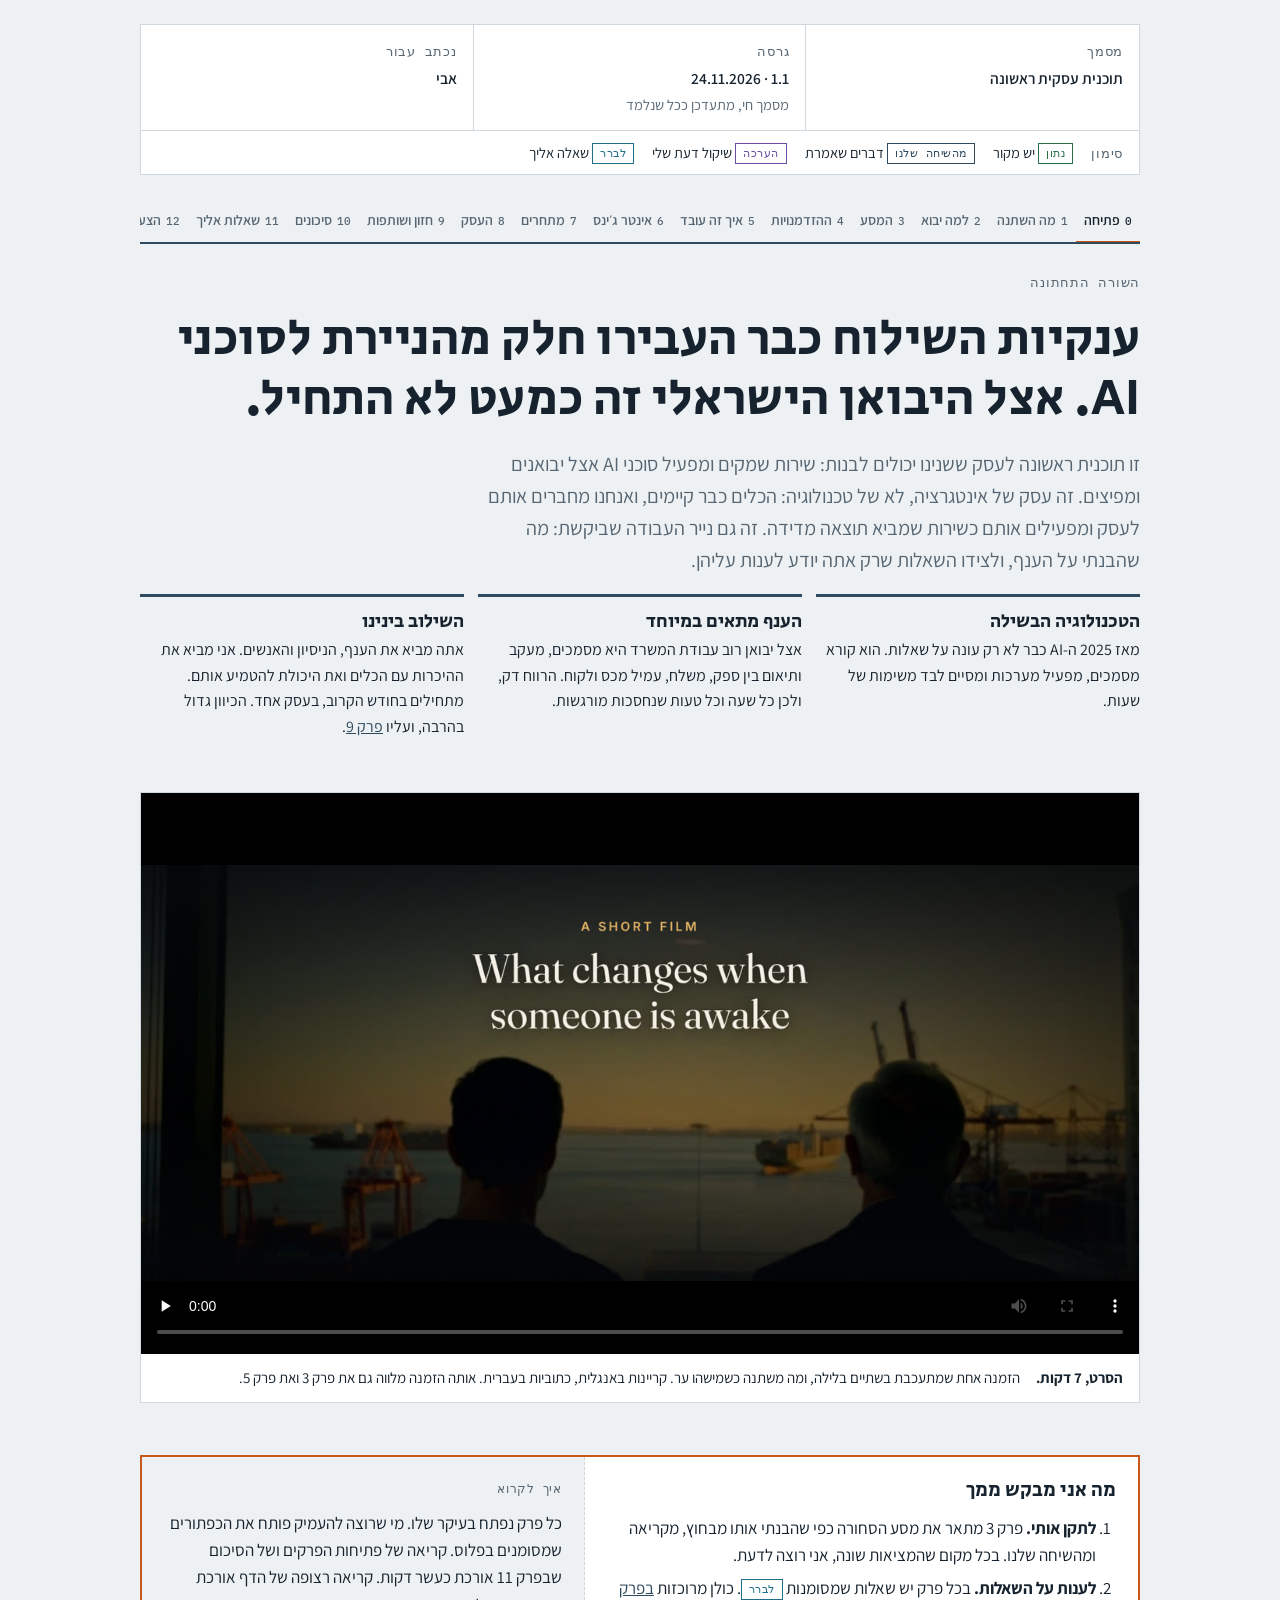
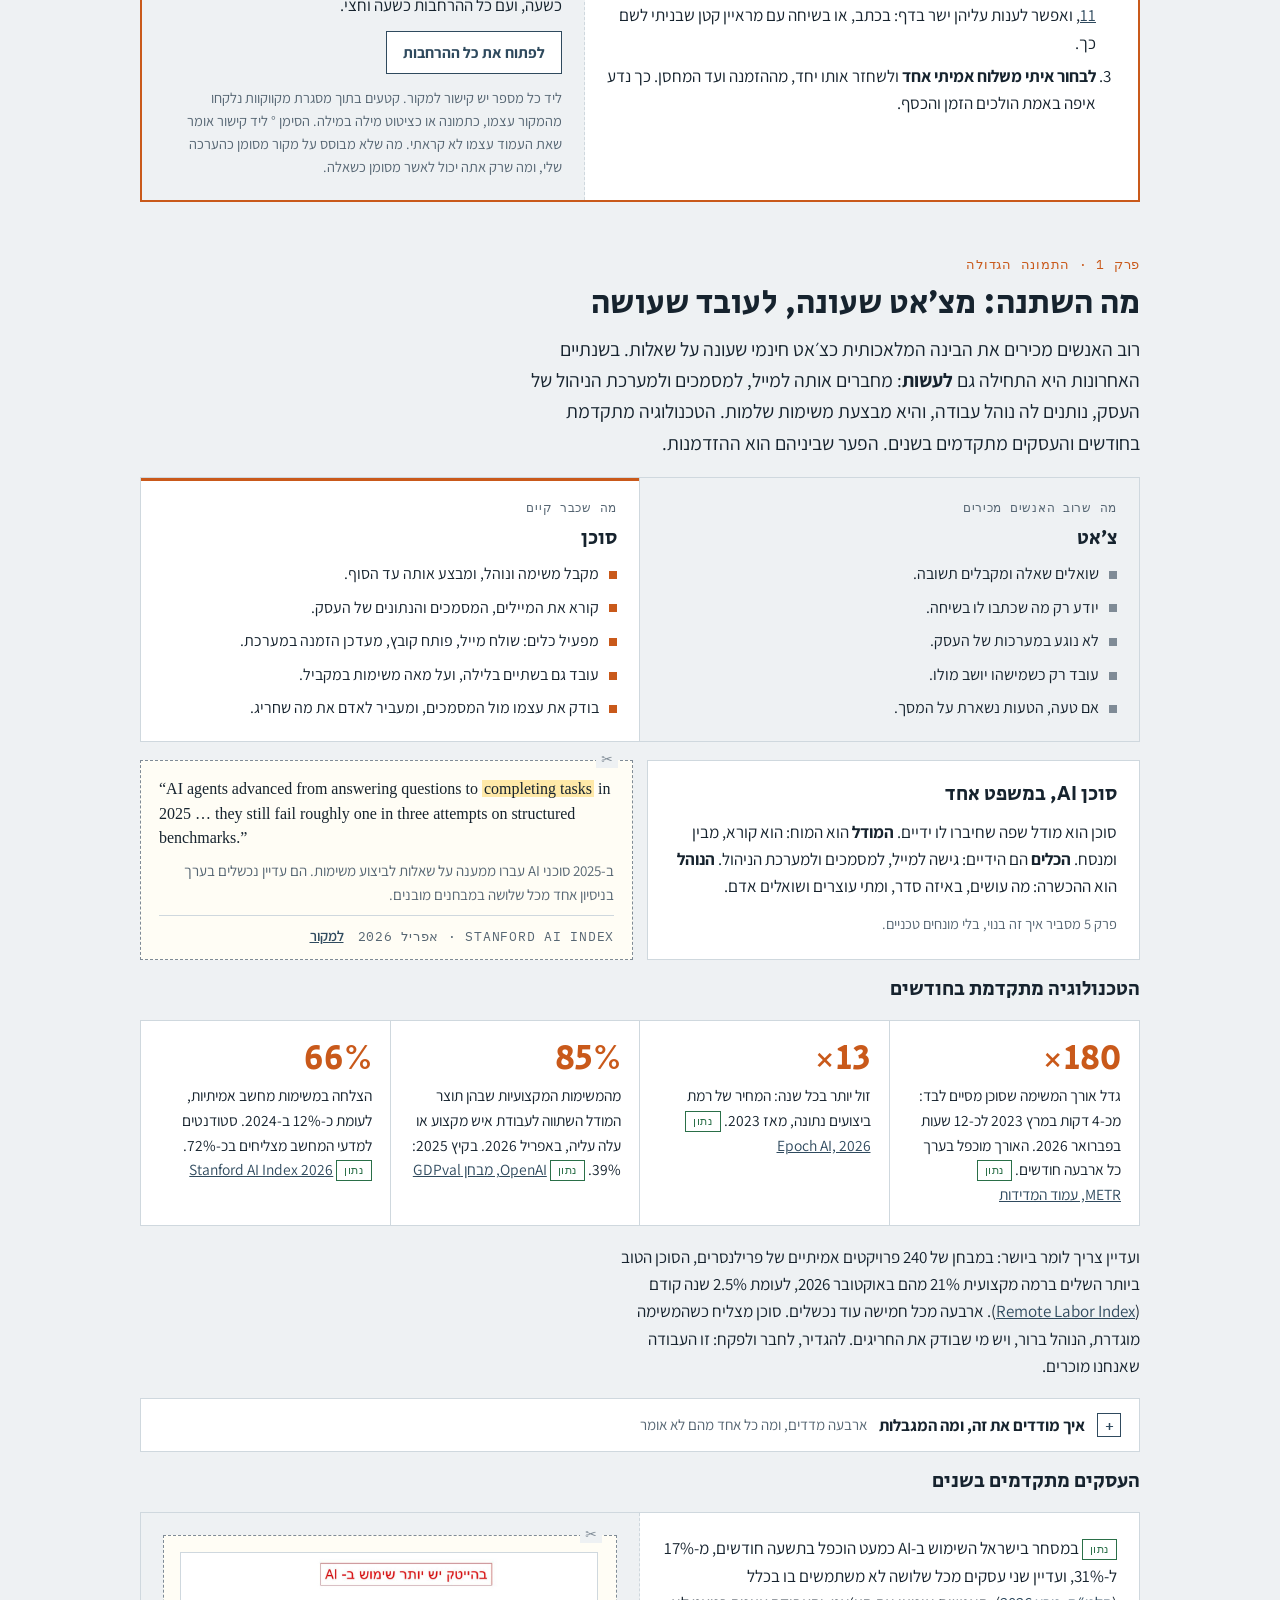
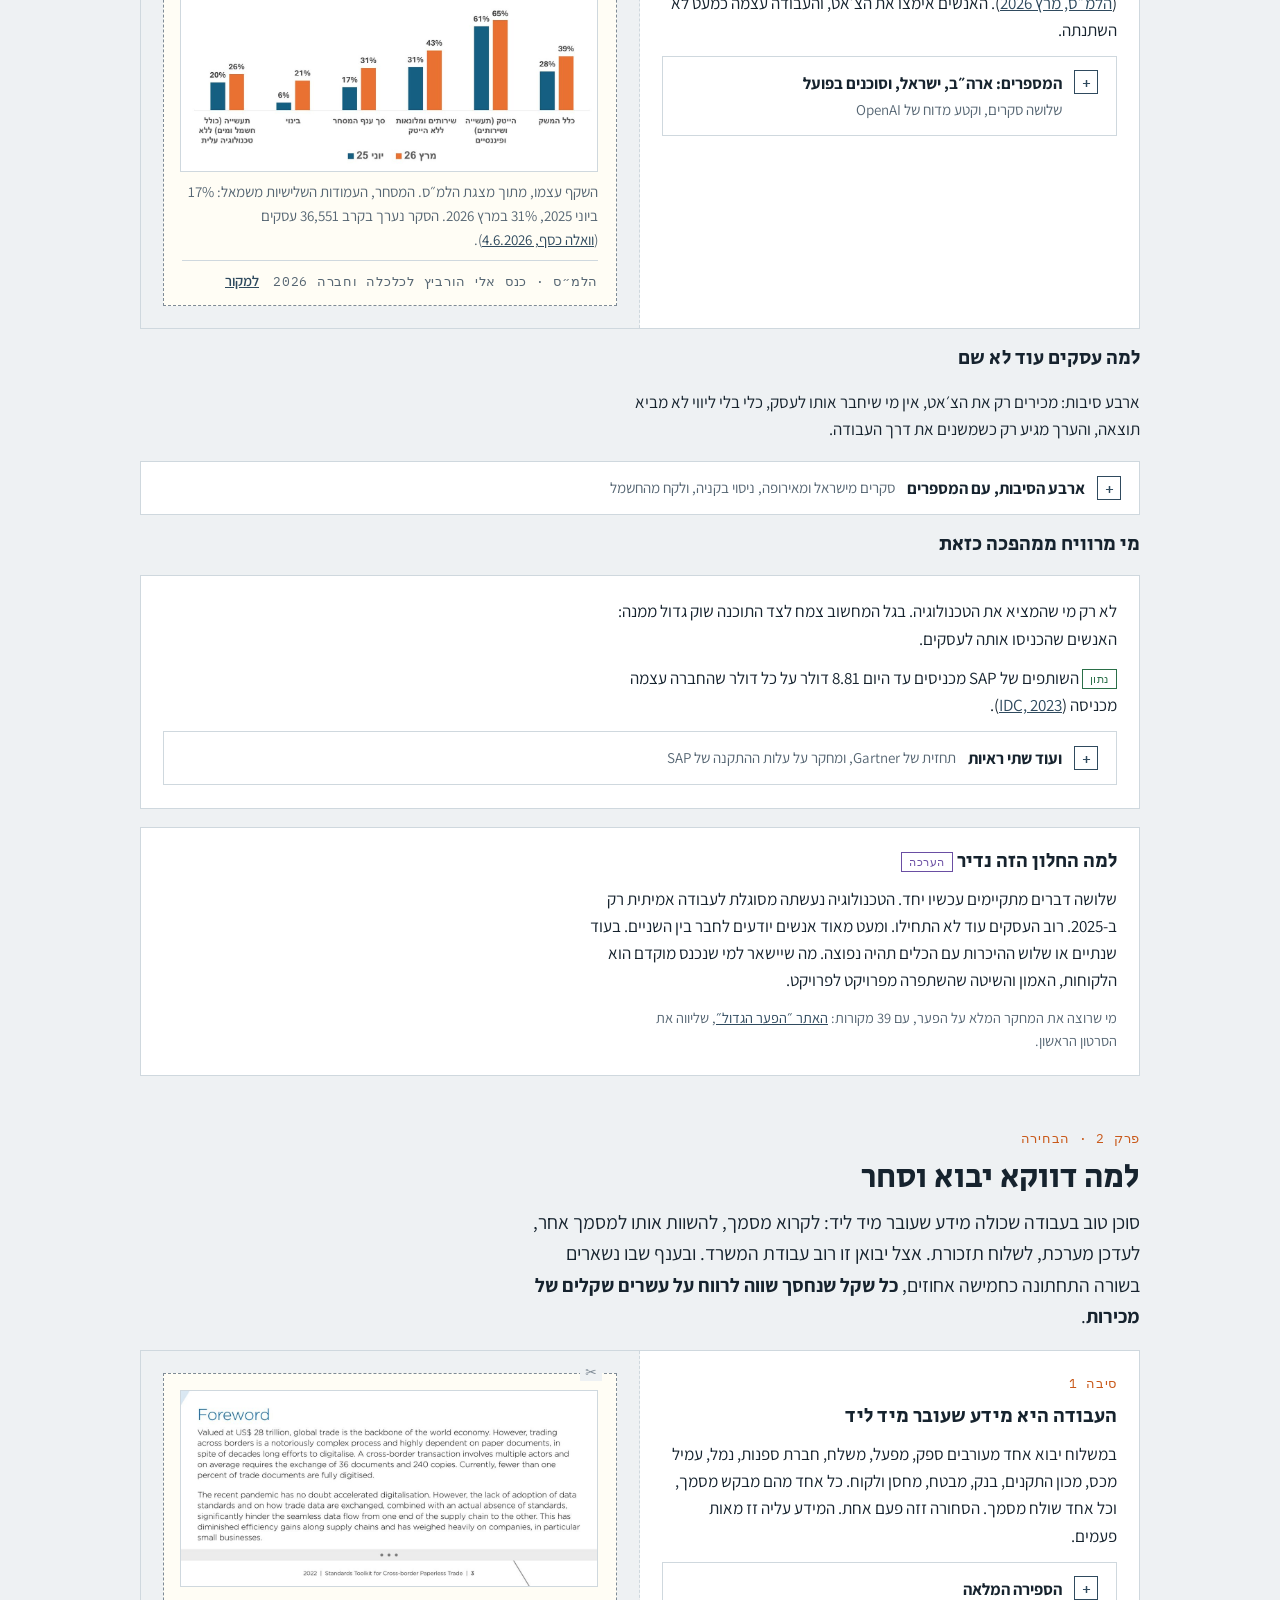
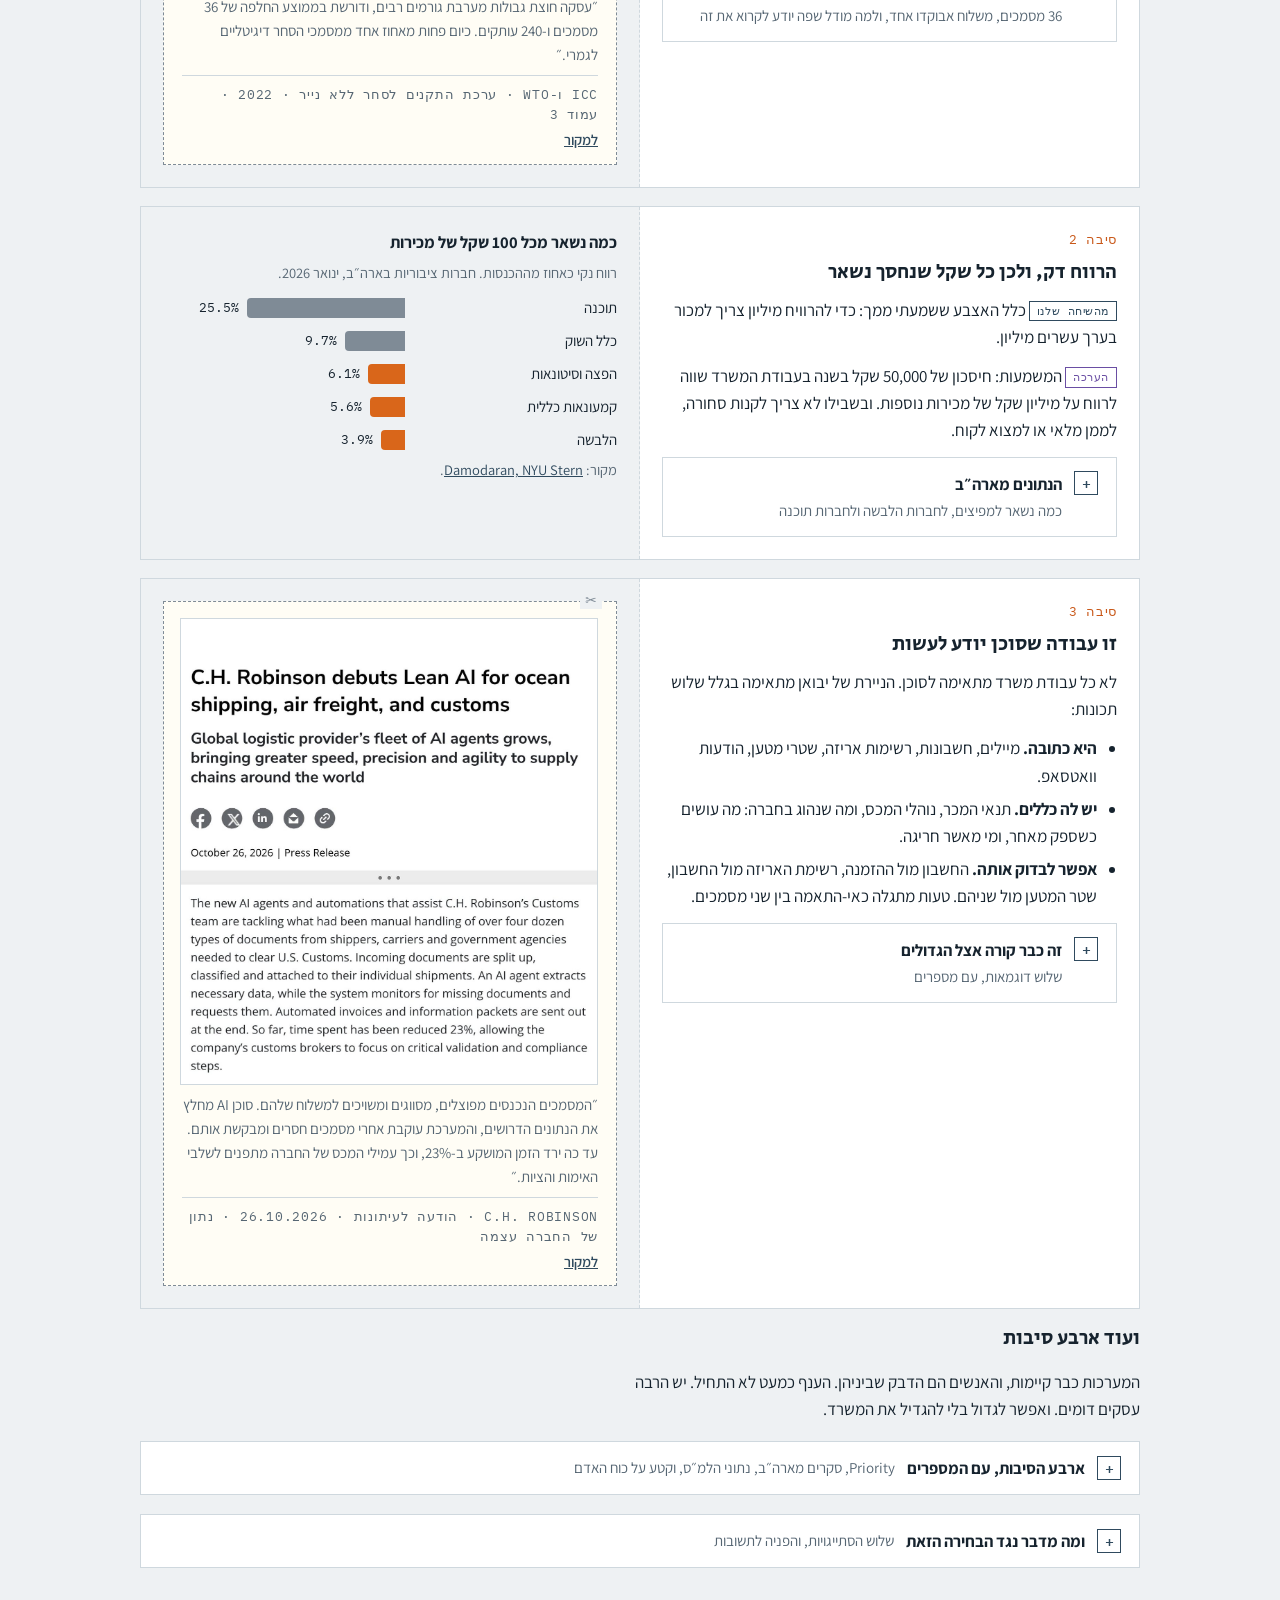
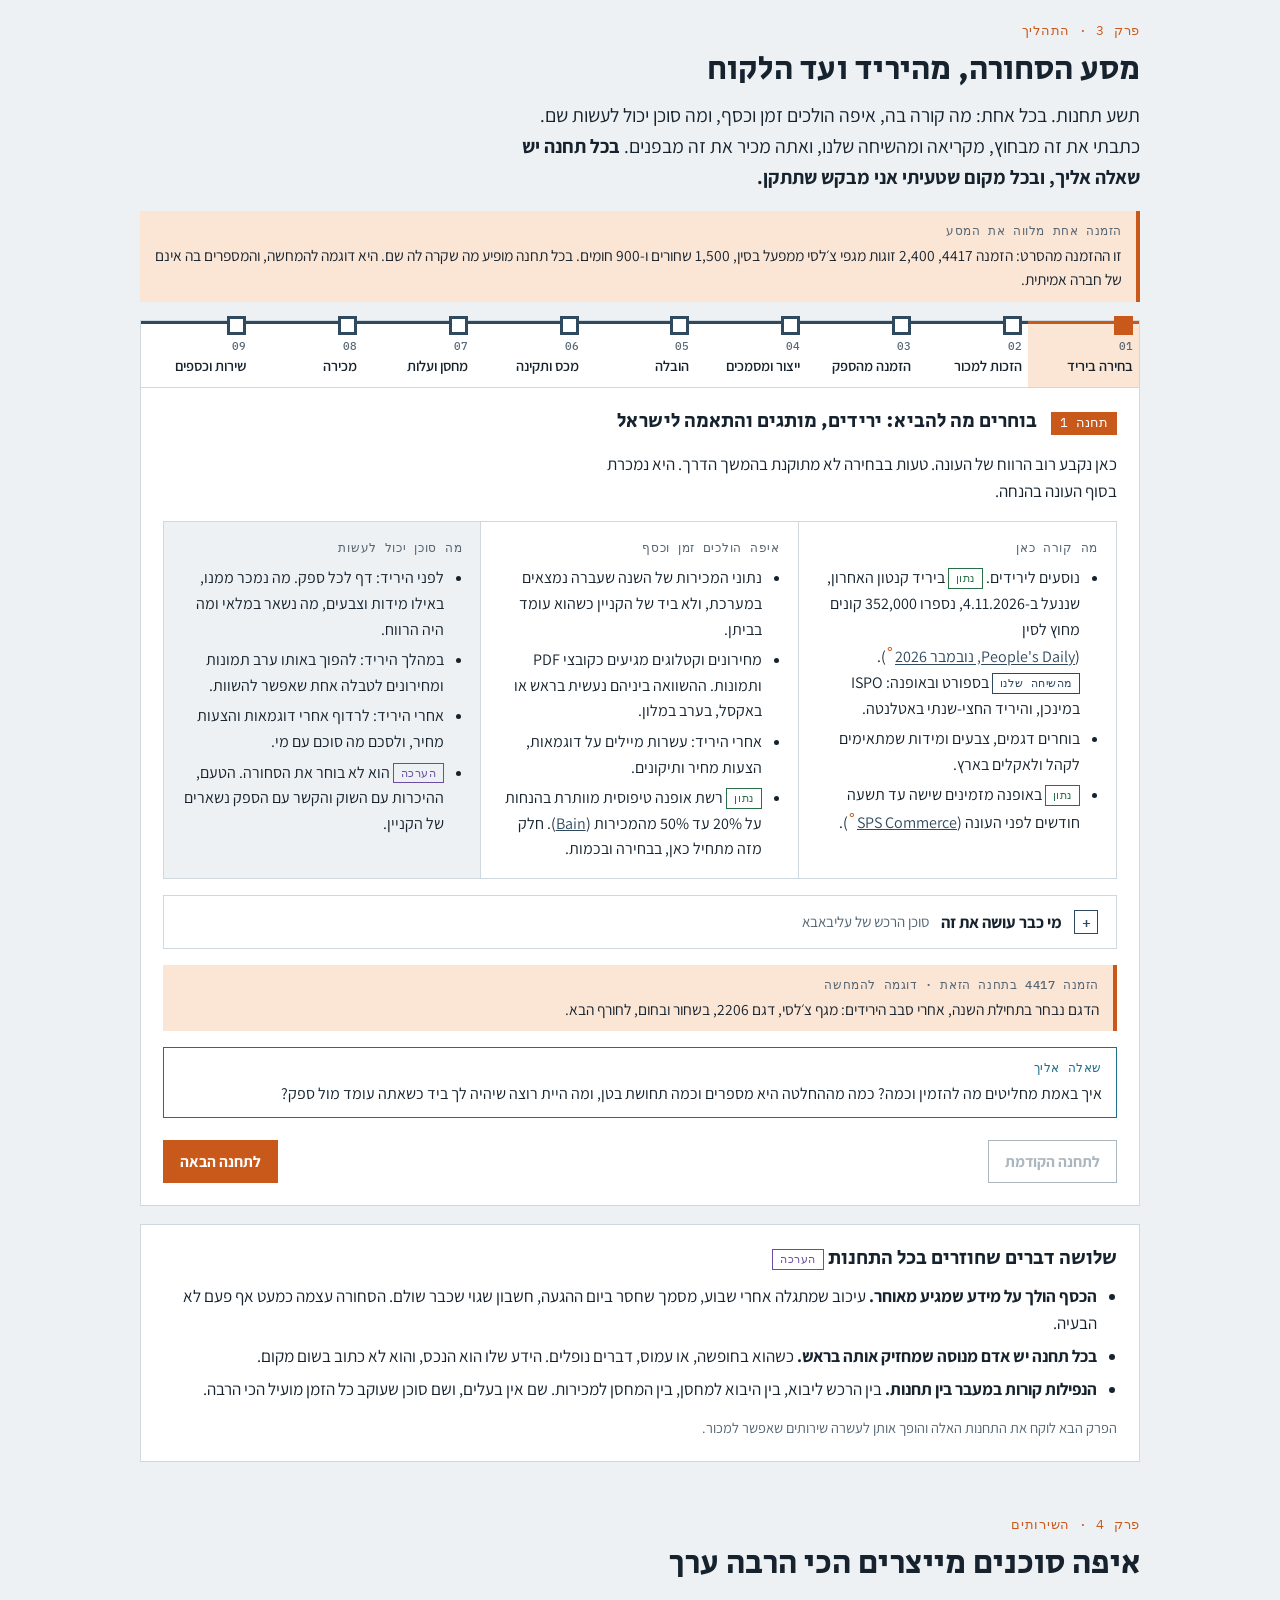
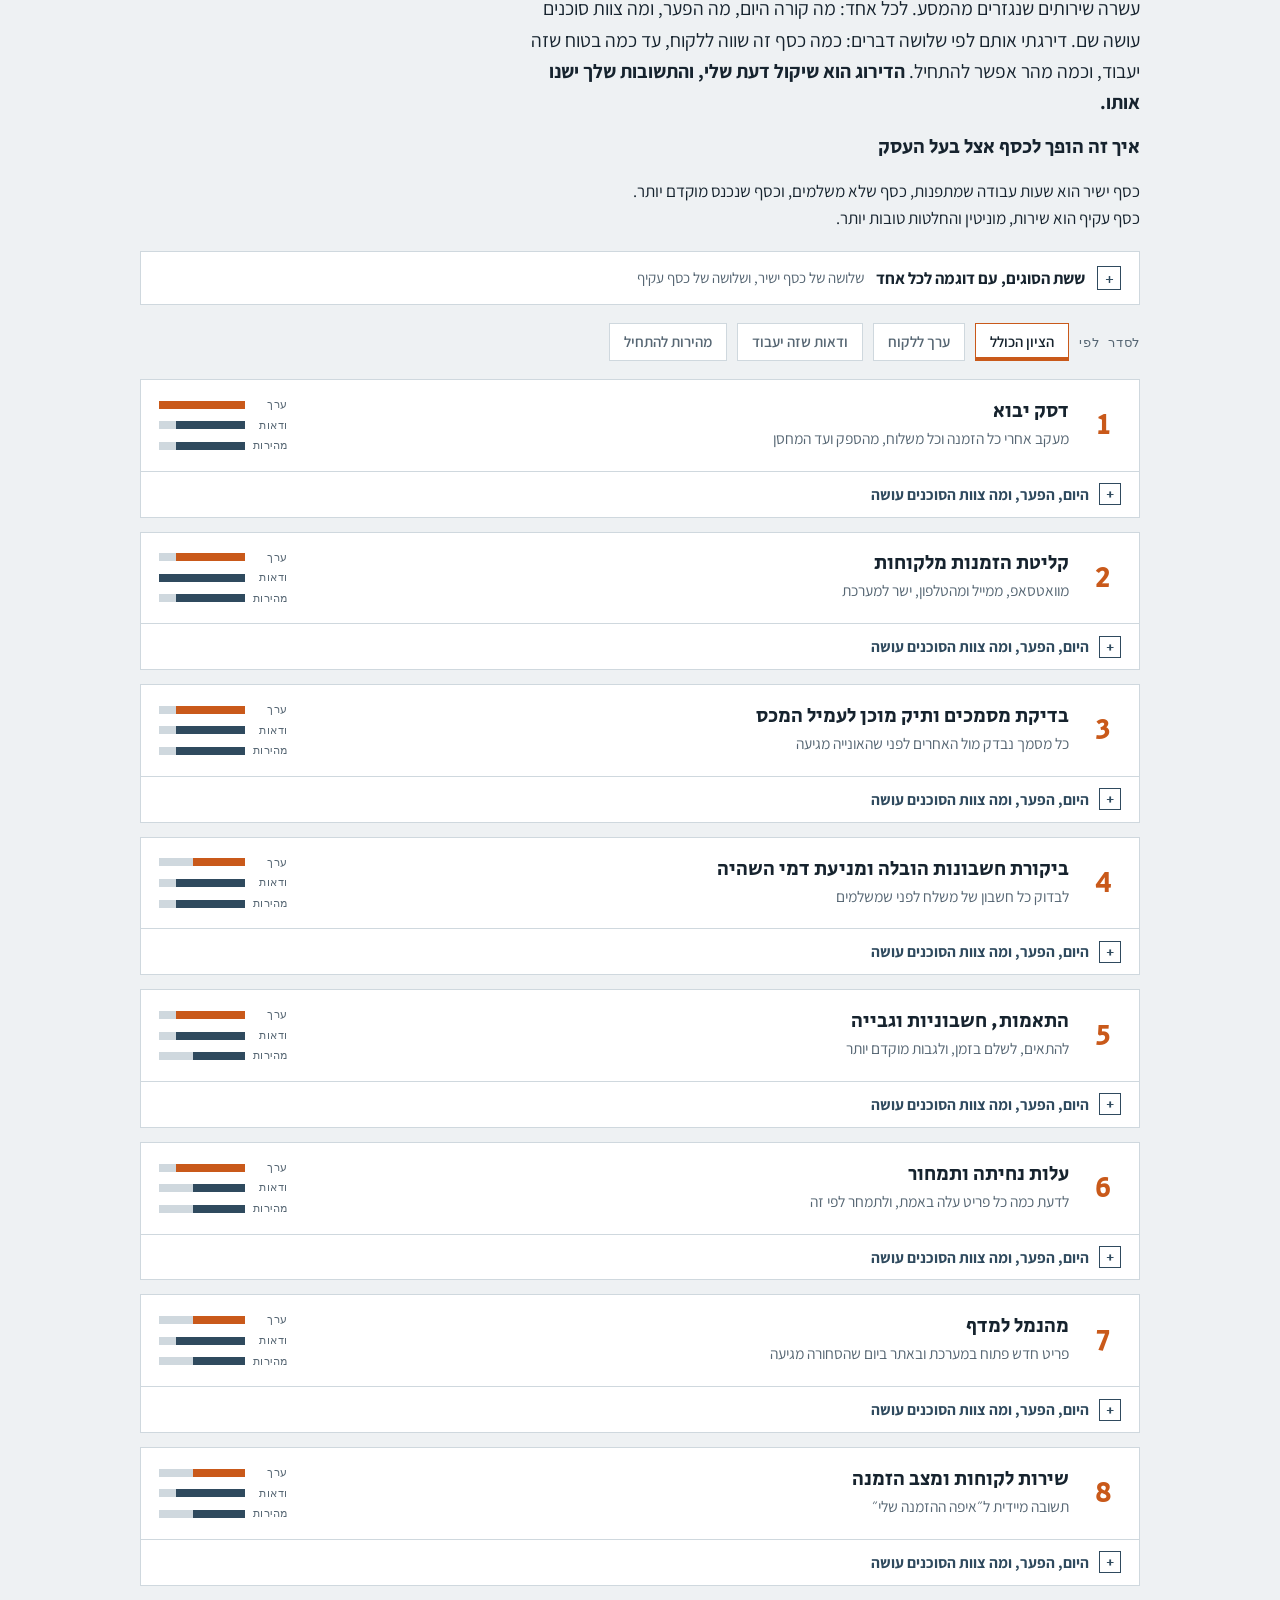
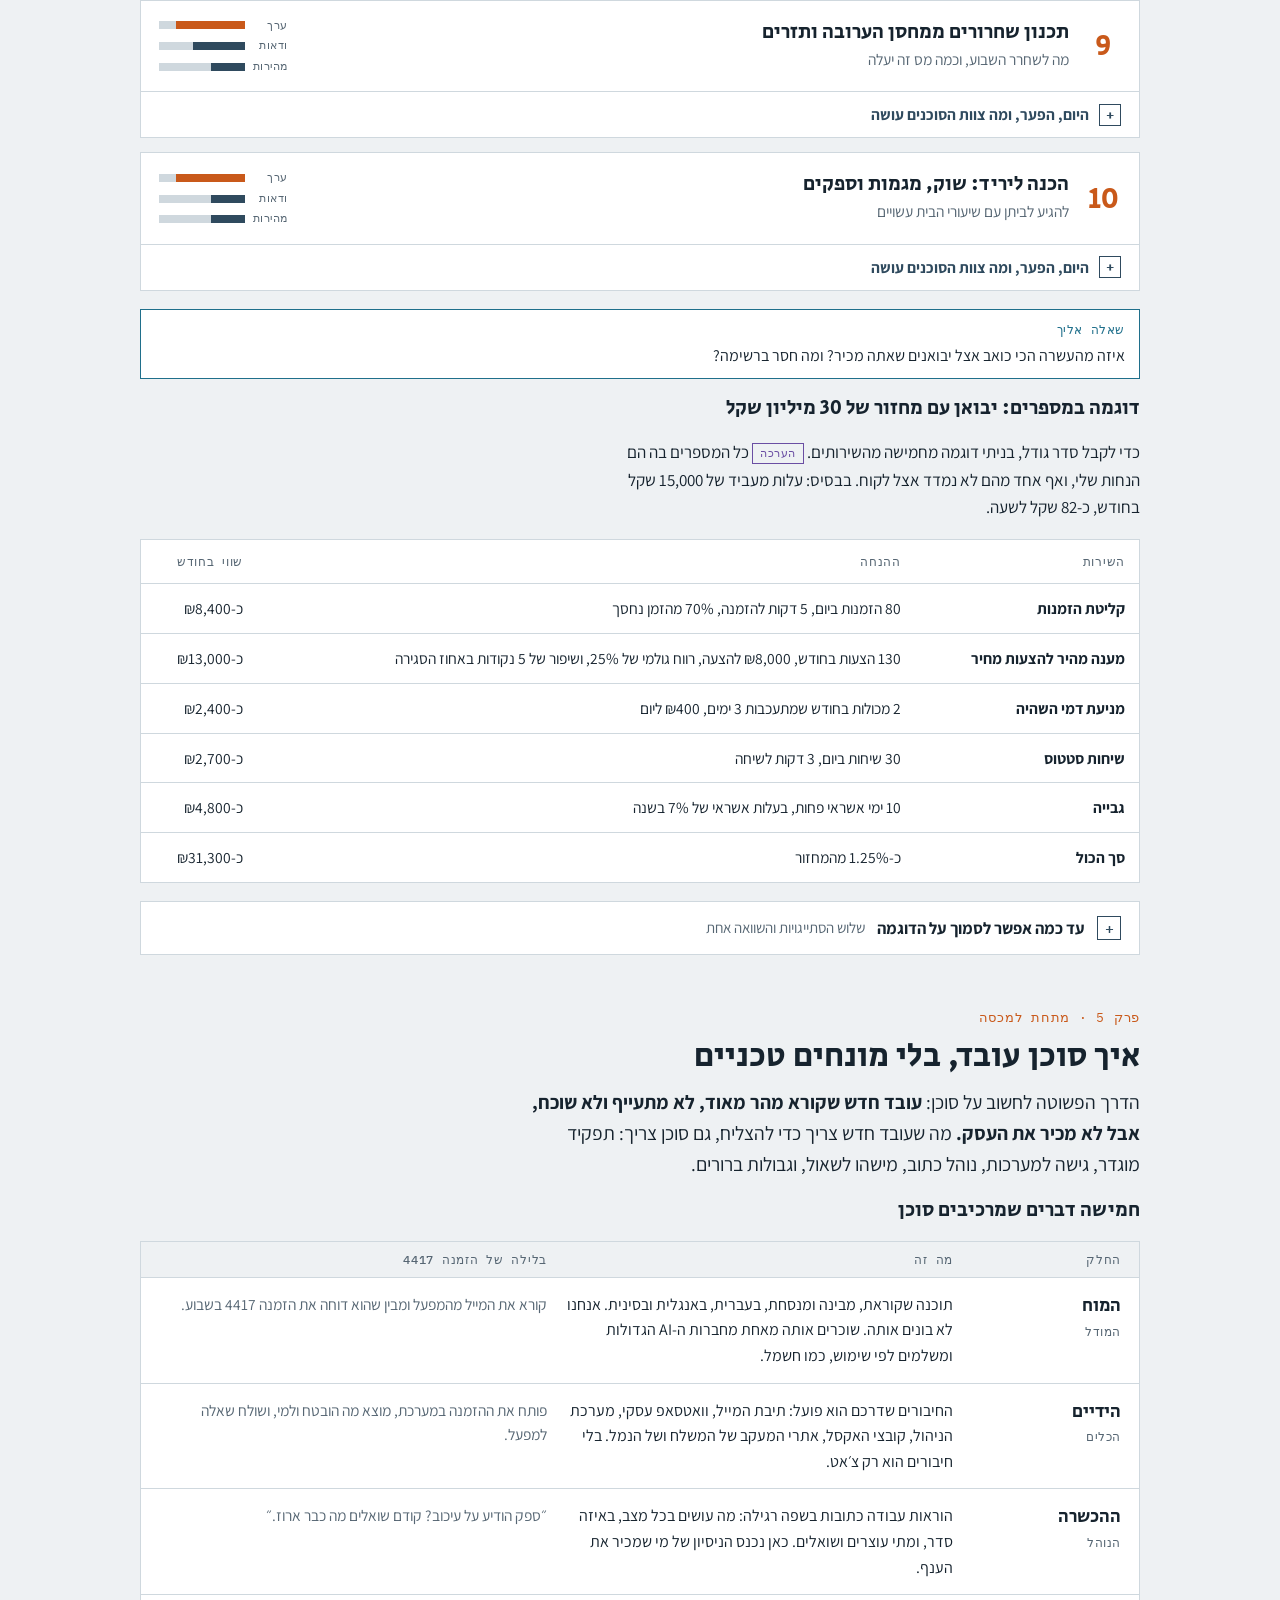
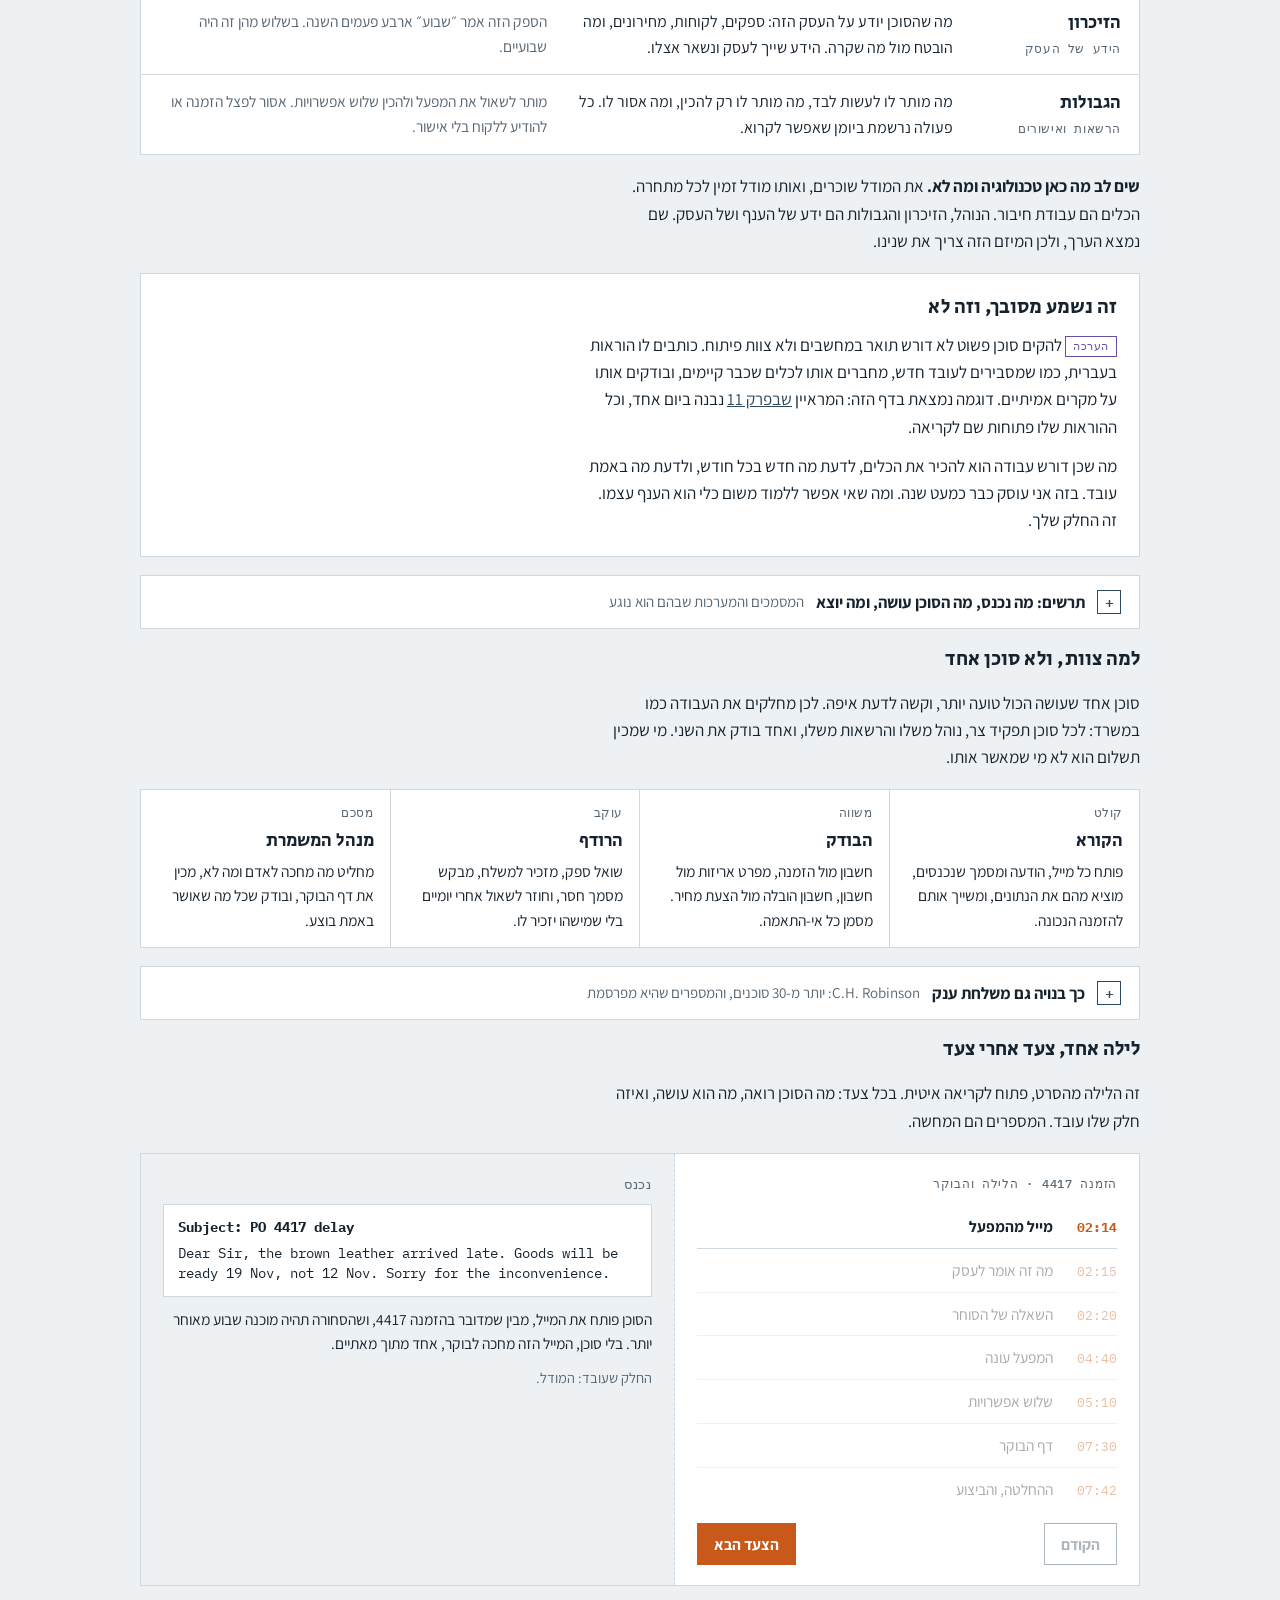
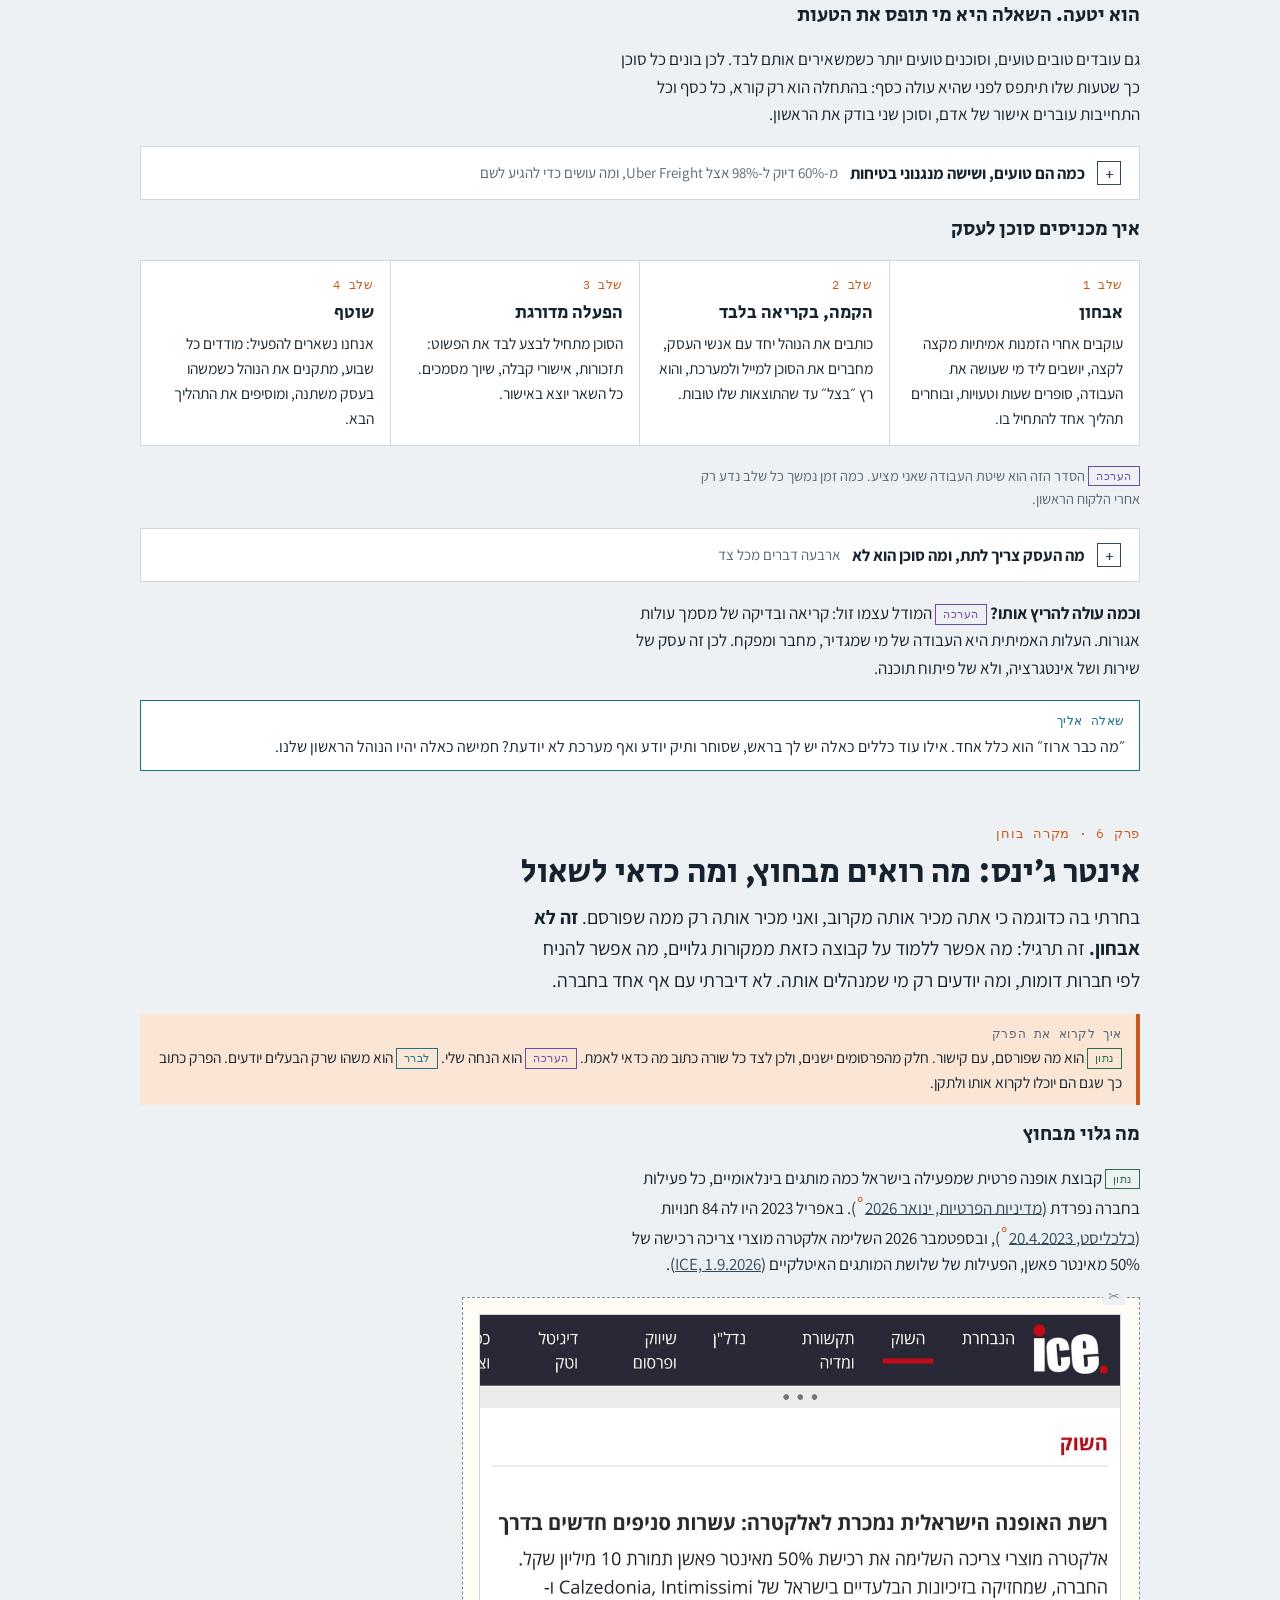
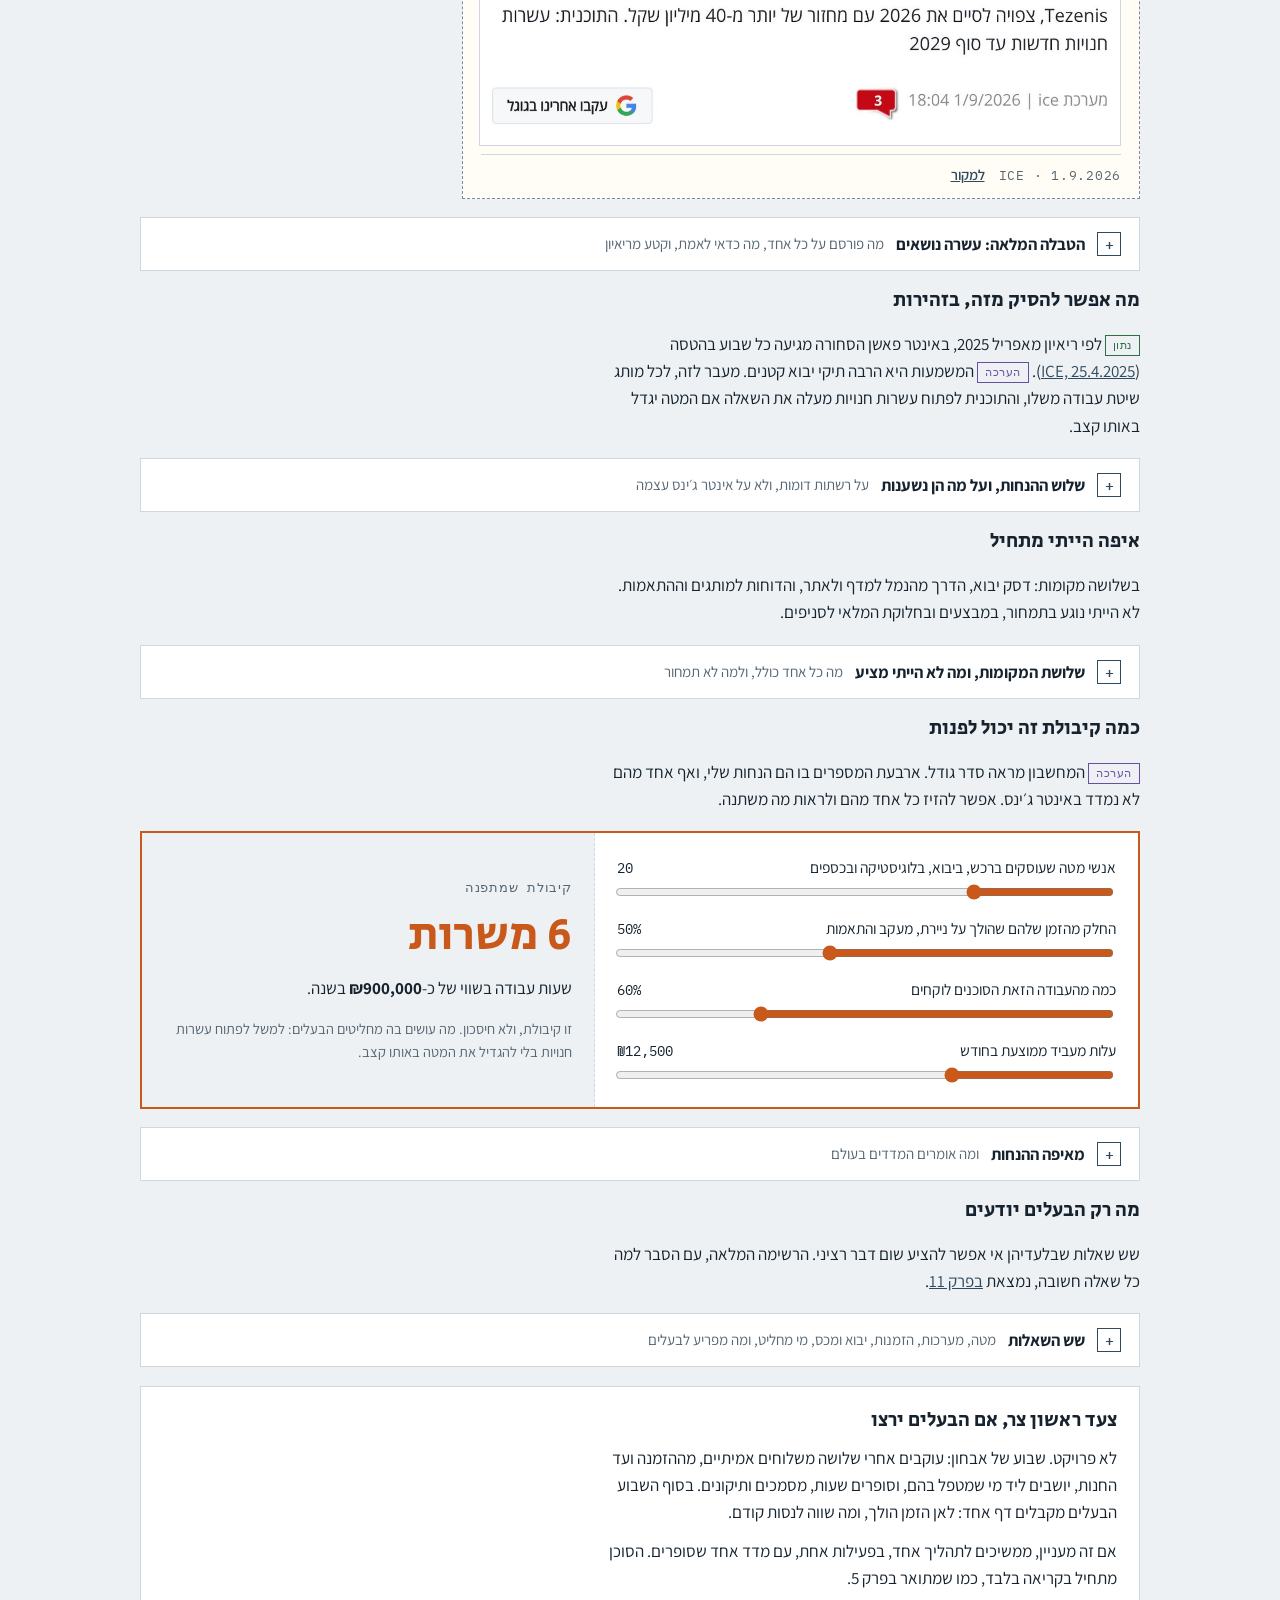
==== commit 5f7be308: "Trade plan page v1.1: vision and partnership chapter, answer boxes, interviewer page Co-Authored-By:" ====
--- a/trade/index.html
+++ b/trade/index.html
@@ -5,11 +5,11 @@
 <meta name="viewport" content="width=device-width,initial-scale=1,viewport-fit=cover">
 <meta name="robots" content="noindex,nofollow">
 <title>ההזדמנות ביבוא ובסחר</title>
-<meta name="description" content="סוכני AI אצל יבואנים ומפיצים: מה השתנה, איפה הכסף, מי המתחרים ומה הסיכונים. מסמך חי, עם סרט של 7 דקות ו-58 שאלות.">
+<meta name="description" content="סוכני AI אצל יבואנים ומפיצים: מה השתנה, איפה הכסף, מי המתחרים, החזון והשותפות. מסמך חי, עם סרט, 58 שאלות ומראיין שאפשר לדבר איתו.">
 <meta property="og:type" content="article">
 <meta property="og:locale" content="he_IL">
 <meta property="og:title" content="ההזדמנות ביבוא ובסחר: תוכנית עסקית ראשונה">
-<meta property="og:description" content="סוכני AI אצל יבואנים ומפיצים: מה השתנה, איפה הכסף, מי המתחרים ומה הסיכונים. מסמך חי, עם סרט של 7 דקות ו-58 שאלות.">
+<meta property="og:description" content="סוכני AI אצל יבואנים ומפיצים: מה השתנה, איפה הכסף, מי המתחרים, החזון והשותפות. מסמך חי, עם סרט, 58 שאלות ומראיין שאפשר לדבר איתו.">
 <meta property="og:url" content="https://ctomata41.github.io/igentics.ai/trade/">
 <meta property="og:image" content="https://ctomata41.github.io/igentics.ai/trade/og.jpg">
 <meta property="og:image:width" content="1200">
@@ -410,6 +410,75 @@
   .tablebox td+td[data-label]::before{content:attr(data-label);display:block;font-family:var(--mono);font-weight:500;font-size:11px;letter-spacing:.06em;color:var(--muted)}
 }
 
+/* ---------- version 1.1: the interviewer card and the answer boxes ---------- */
+.ido{display:grid;grid-template-columns:84px minmax(0,1fr);gap:16px;align-items:center;background:var(--paper);border:1px solid var(--line);border-inline-start:4px solid var(--box);padding:14px 18px}
+.ido img{display:block;width:84px;height:84px;border-radius:50%;background:var(--bg)}
+.ido .txt{display:flex;flex-direction:column;gap:6px;min-width:0}
+.ido .txt b{font-family:var(--display);font-weight:400;font-size:20px;line-height:1.25}
+.ido .txt p{margin:0;font-size:15.5px;color:var(--ink)}
+.ido .row{display:flex;flex-wrap:wrap;gap:10px;align-items:center;margin-top:4px}
+.ido a.btn{text-decoration:none;display:inline-block}
+@media (max-width:560px){.ido{grid-template-columns:60px minmax(0,1fr);gap:12px;padding:12px 14px}.ido img{width:60px;height:60px}}
+#desk[hidden]{display:none}
+.desk-line{margin:0;padding:8px 14px;background:var(--box-soft);border-inline-start:4px solid var(--ok)}
+.qlist li .ans{grid-column:2;display:flex;flex-direction:column;gap:6px;margin-top:8px;min-width:0}
+.ans textarea{display:block;width:100%;box-sizing:border-box;min-height:44px;resize:none;overflow:auto;font:inherit;font-size:16px;line-height:1.45;color:var(--ink);background:var(--bg);border:1px solid var(--line);border-radius:0;padding:9px 12px}
+.ans textarea:focus{outline:2px solid var(--box);outline-offset:1px;background:var(--paper)}
+.ans textarea::placeholder{color:var(--muted)}
+.qlist .ans .ans-st{display:block;min-height:1em;font-family:var(--mono);font-size:11.5px;color:var(--muted)}
+.qlist .ans .ans-st[data-s=saved]{color:var(--ok)}
+.qlist .ans .ans-st[data-s=error]{color:var(--cut)}
+.qlist .ans .ans-ro{white-space:pre-wrap;font-size:16px;color:var(--ink);background:var(--bg);border:1px solid var(--line);padding:9px 12px}
+.qlist .ans .ans-note{font-size:15px;color:var(--ink);border-inline-start:3px solid var(--steel);padding:4px 10px;background:var(--bg)}
+.qlist .ans .ans-note b{font-weight:700;color:var(--steel)}
+
+/* ---------- version 1.1: show less, open for more (folds inside cards, answers and columns) ---------- */
+
+/* a figure that stands alone under a takeaway sentence */
+.clip.solo{max-width:640px}
+
+/* a box in a narrow place (a phone, a column, a card): the hint goes under the title instead of squeezing beside it */
+details.more{container-type:inline-size}
+@container (max-width:520px){
+  details.more>summary{display:grid;grid-template-columns:auto minmax(0,1fr);gap:2px 12px;align-items:start}
+  details.more>summary span{grid-column:2}
+}
+
+/* competitor cards: the "what it means for us" line leads, the rest opens */
+.comp header+.us{border-top:0;padding-top:0;color:var(--ink);font-size:15.5px}
+.comp>details.more{background:none;border:0;border-top:1px dashed var(--line);margin-top:auto}
+.comp>details.more>summary{display:flex;flex-wrap:wrap;align-items:center;padding:8px 0 0;font-size:14.5px;gap:2px 8px;color:var(--steel)}
+.comp>details.more>summary::before{width:18px;height:18px;font-size:13px}
+.comp>details.more>summary span{font-size:14px}
+.comp>details.more>.in{padding:10px 0 2px;border-top:0;gap:8px}
+
+/* risk answers: the first paragraph stays, the rest opens */
+.riskgrid .ans>details.more{background:none;border:0;margin-top:8px}
+.riskgrid .ans>details.more>summary{padding:0;font-size:15px;gap:2px 8px;color:var(--steel)}
+.riskgrid .ans>details.more>summary::before{width:18px;height:18px;font-size:13px}
+.riskgrid .ans>details.more>summary span{font-size:14px}
+.riskgrid .ans>details.more>.in{padding:8px 0 0;border-top:0;gap:8px}
+
+/* ---------- version 1.1: chapter 9 (vision and partnership) ---------- */
+.card>.mono{font-size:12px;color:var(--box)}
+
+/* the two partners: photo, text, a multiplication sign between them.
+   wide: photo | text | x | photo | text.   narrow: the two photos side by side with the sign between, the texts under them */
+.duo{display:grid;grid-template-columns:170px minmax(0,1fr) auto 170px minmax(0,1fr);grid-template-areas:"pa ta x pb tb";background:var(--paper);border:1px solid var(--line)}
+.duo>img{display:block;width:100%;height:auto;aspect-ratio:1/1;object-fit:cover;align-self:start}
+.duo>.pa{grid-area:pa}
+.duo>.pb{grid-area:pb}
+.duo>.who{padding:14px 18px 16px;display:flex;flex-direction:column;gap:8px;min-width:0}
+.duo>.who.a{grid-area:ta}
+.duo>.who.b{grid-area:tb}
+.duo>.who b{font-family:var(--display);font-weight:400;font-size:19px;line-height:1.25}
+.duo>.x{grid-area:x;display:grid;place-items:center;padding:0 12px;font-family:var(--display);font-size:40px;line-height:1;color:var(--box);background:var(--bg);border-inline:1px solid var(--line)}
+@media (max-width:900px){
+  .duo{grid-template-columns:minmax(0,1fr) auto minmax(0,1fr);grid-template-areas:"pa x pb" "ta ta ta" "tb tb tb"}
+  .duo>.x{padding:0 10px;font-size:32px;border-inline:0}
+  .duo>.who{border-top:1px solid var(--line)}
+}
+
 </style>
 </head>
 <body>
@@ -417,7 +486,7 @@
 
   <div class="lading" aria-label="פרטי המסמך">
     <div><span class="mono">מסמך</span><b>תוכנית עסקית ראשונה</b></div>
-    <div><span class="mono">גרסה</span><b>1.0 · 24.11.2026</b><span class="note">מסמך חי, מתעדכן ככל שנלמד</span></div>
+    <div><span class="mono">גרסה</span><b>1.1 · 24.11.2026</b><span class="note">מסמך חי, מתעדכן ככל שנלמד</span></div>
     <div><span class="mono">נכתב עבור</span><b>אבי</b></div>
     <div class="legend"><span class="mono">סימון</span><span class="lg"><span class="chip data">נתון</span> יש מקור</span><span class="lg"><span class="chip said">מהשיחה שלנו</span> דברים שאמרת</span><span class="lg"><span class="chip guess">הערכה</span> שיקול דעת שלי</span><span class="lg"><span class="chip ask">לברר</span> שאלה אליך</span></div>
   </div>
@@ -433,20 +502,21 @@
       <li><a href="#case"><span>6</span>אינטר ג׳ינס</a></li>
       <li><a href="#rivals"><span>7</span>מתחרים</a></li>
       <li><a href="#model"><span>8</span>העסק</a></li>
-      <li><a href="#risks"><span>9</span>סיכונים</a></li>
-      <li><a href="#questions"><span>10</span>שאלות אליך</a></li>
-      <li><a href="#next"><span>11</span>הצעד הבא</a></li>
+      <li><a href="#vision"><span>9</span>חזון ושותפות</a></li>
+      <li><a href="#risks"><span>10</span>סיכונים</a></li>
+      <li><a href="#questions"><span>11</span>שאלות אליך</a></li>
+      <li><a href="#next"><span>12</span>הצעד הבא</a></li>
     </ol>
   </nav>
 
   <section class="hero" id="open">
     <span class="mono">השורה התחתונה</span>
     <h1>ענקיות השילוח כבר העבירו חלק מהניירת לסוכני AI. אצל היבואן הישראלי זה כמעט לא התחיל.</h1>
-    <p class="lead">זו תוכנית ראשונה לעסק ששנינו יכולים לבנות: שירות שמקים ומפעיל סוכני AI אצל יבואנים ומפיצים. היא גם נייר העבודה שביקשת: מה שהבנתי על הענף, מסודר לפי מסע הסחורה, ולצידו השאלות שרק אתה יודע לענות עליהן.</p>
+    <p class="lead">זו תוכנית ראשונה לעסק ששנינו יכולים לבנות: שירות שמקים ומפעיל סוכני AI אצל יבואנים ומפיצים. זה עסק של אינטגרציה, לא של טכנולוגיה: הכלים כבר קיימים, ואנחנו מחברים אותם לעסק ומפעילים אותם כשירות שמביא תוצאה מדידה. זה גם נייר העבודה שביקשת: מה שהבנתי על הענף, ולצידו השאלות שרק אתה יודע לענות עליהן.</p>
     <ul class="short">
       <li><b>הטכנולוגיה הבשילה</b>מאז 2025 ה-AI כבר לא רק עונה על שאלות. הוא קורא מסמכים, מפעיל מערכות ומסיים לבד משימות של שעות.</li>
       <li><b>הענף מתאים במיוחד</b>אצל יבואן רוב עבודת המשרד היא מסמכים, מעקב ותיאום בין ספק, משלח, עמיל מכס ולקוח. הרווח דק, ולכן כל שעה וכל טעות שנחסכות מורגשות.</li>
-      <li><b>השילוב בינינו</b>אתה מביא את הענף, הניסיון והאנשים. אני מביא את הטכנולוגיה. הלקוח קונה תוצאה שאפשר לספור, ומשלם עליה כל חודש.</li>
+      <li><b>השילוב בינינו</b>אתה מביא את הענף, הניסיון והאנשים. אני מביא את ההיכרות עם הכלים ואת היכולת להטמיע אותם. מתחילים בחודש הקרוב, בעסק אחד. הכיוון גדול בהרבה, ועליו <a href="#vision">פרק 9</a>.</li>
     </ul>
   </section>
 
@@ -460,7 +530,7 @@
       <h3>מה אני מבקש ממך</h3>
       <ol>
         <li><b>לתקן אותי.</b> פרק 3 מתאר את מסע הסחורה כפי שהבנתי אותו מבחוץ, מקריאה ומהשיחה שלנו. בכל מקום שהמציאות שונה, אני רוצה לדעת.</li>
-        <li><b>לענות על השאלות.</b> בכל פרק יש שאלות שמסומנות <span class="chip ask">לברר</span>. כולן מרוכזות בפרק 10, לפי נושאים, מהקטנות ועד הגדולות, כדי שתוכל לענות עליהן בסדר שנוח לך.</li>
+        <li><b>לענות על השאלות.</b> בכל פרק יש שאלות שמסומנות <span class="chip ask">לברר</span>. כולן מרוכזות <a href="#questions">בפרק 11</a>, ואפשר לענות עליהן ישר בדף: בכתב, או בשיחה עם מראיין קטן שבניתי לשם כך.</li>
         <li><b>לבחור איתי משלוח אמיתי אחד</b> ולשחזר אותו יחד, מההזמנה ועד המחסן. כך נדע איפה באמת הולכים הזמן והכסף.</li>
       </ol>
     </div>
@@ -546,9 +616,19 @@
     <h3>העסקים מתקדמים בשנים</h3>
     <div class="reason">
       <div>
+        <p><span class="chip data">נתון</span> במסחר בישראל השימוש ב-AI כמעט הוכפל בתשעה חודשים, מ-17% ל-31%, ועדיין שני עסקים מכל שלושה לא משתמשים בו בכלל (<a class="src" href="https://www.idi.org.il/media/31034/c2-prof-yaron-felus.pdf" target="_blank" rel="noopener" title="הלשכה המרכזית לסטטיסטיקה, אימוץ בינה מלאכותית במגזר העסקי: מצגת בכנס אלי הורביץ לכלכלה וחברה 2026 של המכון הישראלי לדמוקרטיה">הלמ״ס, מרץ 2026</a>). האנשים אימצו את הצ׳אט, והעבודה עצמה כמעט לא השתנתה.</p>
+        <details class="more"><summary>המספרים: ארה״ב, ישראל, וסוכנים בפועל <span>שלושה סקרים, וקטע מדוח של OpenAI</span></summary>
+<div class="in">
         <p><span class="chip data">נתון</span> בארה״ב 61.8% מבני 18 עד 64 כבר השתמשו ב-AI גנרטיבי, אבל הוא היה בשימוש רק ב-6.3% משעות העבודה (מאי 2026, <a class="src" href="https://www.genaiadoptiontracker.com/" target="_blank" rel="noopener" title="Bick, Blandin, Deming &amp; McKittrick, GenAI Adoption Tracker, נתוני מאי 2026">GenAI Adoption Tracker, מאי 2026</a>). האנשים אימצו את הצ׳אט. העבודה עצמה כמעט לא השתנתה.</p>
         <p><span class="chip data">נתון</span> בישראל, 39% מהעסקים עם 10 משרות שכיר ומעלה דיווחו במרץ 2026 שהם משתמשים ב-AI, לעומת 28% ביוני 2025 (<a class="src" href="https://www.idi.org.il/media/31034/c2-prof-yaron-felus.pdf" target="_blank" rel="noopener" title="הלשכה המרכזית לסטטיסטיקה, אימוץ בינה מלאכותית במגזר העסקי: מצגת בכנס אלי הורביץ לכלכלה וחברה 2026 של המכון הישראלי לדמוקרטיה">הלמ״ס, מרץ 2026</a>). במסחר השיעור כמעט הוכפל בתשעה חודשים, מ-17% ל-31%, ועדיין שני עסקים מכל שלושה לא משתמשים בכלל. וגם ״שימוש״ הוא מושג רחב: לפי אותה מצגת, 18% מעסקי המסחר משלמים על כלי AI, ו-13% משתמשים בכלים חינמיים.</p>
         <p><span class="chip data">נתון</span> וסוכנים שעושים עבודה? בסקר של McKinsey מ-2025, הטמעה של סוכנים הייתה בשיעור חד-ספרתי כמעט בכל תחום בעסק (<a class="src" href="https://hai.stanford.edu/assets/files/ai_index_report_2026_chapter_4_economy.pdf" target="_blank" rel="noopener" title="Stanford HAI, AI Index Report 2026, פרק 4: כלכלה (נתוני סקר McKinsey 2025)">Stanford AI Index 2026, פרק הכלכלה</a>). בחברות ענק 40% כבר מרחיבים שימוש בסוכנים. בחברות קטנות מהן השיעור עומד במקום, על 22% (<a class="src" href="https://www.mckinsey.com/~/media/mckinsey/business%20functions/quantumblack/our%20insights/the%20state%20of%20ai/the-state-of-ai-in-2026-on-the-road-to-roi.pdf" target="_blank" rel="noopener" title="McKinsey, The state of AI in 2026, אוגוסט 2026">McKinsey, אוגוסט 2026</a>).</p>
+        <figure class="clip">
+          <blockquote lang="en">“The primary constraints for organizations are no longer model performance or tooling, but rather <mark>organizational readiness</mark>.”</blockquote>
+          <p class="tr">המגבלה העיקרית של ארגונים כבר איננה ביצועי המודלים או הכלים, אלא המוכנות של הארגון עצמו.</p>
+          <figcaption><span class="mono">OPENAI, דוח מצב ה-AI בארגונים · דצמבר 2025 · פרסום של ספקית AI</span><a class="src" href="https://cdn.openai.com/pdf/7ef17d82-96bf-4dd1-9df2-228f7f377a29/the-state-of-enterprise-ai_2025-report.pdf" target="_blank" rel="noopener" title="OpenAI, The state of enterprise AI: 2025 Report, דצמבר 2025">למקור</a></figcaption>
+        </figure>
+        </div>
+</details>
       </div>
       <div class="proof">
         <figure class="clip">
@@ -559,32 +639,33 @@
       </div>
     </div>
 
-    <figure class="clip">
-      <blockquote lang="en">“The primary constraints for organizations are no longer model performance or tooling, but rather <mark>organizational readiness</mark>.”</blockquote>
-      <p class="tr">המגבלה העיקרית של ארגונים כבר איננה ביצועי המודלים או הכלים, אלא המוכנות של הארגון עצמו.</p>
-      <figcaption><span class="mono">OPENAI, דוח מצב ה-AI בארגונים · דצמבר 2025 · פרסום של ספקית AI</span><a class="src" href="https://cdn.openai.com/pdf/7ef17d82-96bf-4dd1-9df2-228f7f377a29/the-state-of-enterprise-ai_2025-report.pdf" target="_blank" rel="noopener" title="OpenAI, The state of enterprise AI: 2025 Report, דצמבר 2025">למקור</a></figcaption>
-    </figure>
-
     <h3>למה עסקים עוד לא שם</h3>
+    <p>ארבע סיבות: מכירים רק את הצ׳אט, אין מי שיחבר אותו לעסק, כלי בלי ליווי לא מביא תוצאה, והערך מגיע רק כשמשנים את דרך העבודה.</p>
+    <details class="more"><summary>ארבע הסיבות, עם המספרים <span>סקרים מישראל ומאירופה, ניסוי בקניה, ולקח מהחשמל</span></summary>
+<div class="in">
     <div class="two">
       <div class="card"><h3>מכירים רק את הצ׳אט</h3><span><span class="chip data">נתון</span> 71% מהעסקים בישראל שלא תכננו להשתמש ב-AI אמרו שהוא פשוט לא רלוונטי לפעילות שלהם (<a class="src" href="https://www.idi.org.il/articles/60124" target="_blank" rel="noopener" title="המכון הישראלי לדמוקרטיה, אימוץ בפועל של בינה מלאכותית בעסקים בישראל (ניתוח סקר הלמ״ס מיוני 2025), 15.7.2025">המכון הישראלי לדמוקרטיה, 2025</a>). מי שמכיר רק צ׳אט שעונה על שאלות לא רואה מה הוא יעשה במחלקת היבוא.</span></div>
       <div class="card"><h3>אין מי שיחבר</h3><span><span class="chip data">נתון</span> באיחוד האירופי, כ-7 מכל 10 עסקים ששקלו AI ולא אימצו אותו הצביעו על חוסר מומחיות, החסם הנפוץ ביותר (<a class="src" href="https://ec.europa.eu/eurostat/databrowser/view/isoc_eb_ai/default/table" target="_blank" rel="noopener" title="Eurostat, מאגר isoc_eb_ai, חסמים לאימוץ AI, נתוני 2025">Eurostat, חסמים</a>). גם בישראל החסם הבולט הוא חוסר ידע (<a class="src" href="https://www.idi.org.il/articles/60124" target="_blank" rel="noopener" title="המכון הישראלי לדמוקרטיה, אימוץ בפועל של בינה מלאכותית בעסקים בישראל (ניתוח סקר הלמ״ס מיוני 2025), 15.7.2025">המכון הישראלי לדמוקרטיה, 2025</a>).</span></div>
       <div class="card"><h3>כלי בלי ליווי לא מביא תוצאה</h3><span><span class="chip data">נתון</span> בניסוי עם 640 בעלי עסקים קטנים בקניה, עוזר AI בוואטסאפ לא שיפר בממוצע הכנסות או רווחים, ואצל החלשים התוצאות ירדו בכ-10% (<a class="src" href="https://pubsonline.informs.org/doi/10.1287/mnsc.2024.06909" target="_blank" rel="noopener" title="Otis et al., The Uneven Impact of Generative AI on Entrepreneurial Performance: Evidence from a Field Experiment in Kenya, Management Science, 2026">ניסוי בקניה, 2026</a>). לפי דוח של MIT, 95% מהארגונים לא ראו תשואה מדידה, ופרויקטים עם שותף חיצוני הגיעו לשימוש בפועל בשיעור כפול מפיתוח פנימי: 67% מול 33% (<a class="src" href="https://webberwentzel.com/News/Documents/2025/MIT1757411281972.pdf" target="_blank" rel="noopener" title="MIT NANDA, The GenAI Divide: State of AI in Business 2025, יולי 2025">MIT, 2025</a>).</span></div>
       <div class="card"><h3>הערך מגיע כשמשנים את דרך העבודה</h3><span><span class="chip data">נתון</span> ב-1899 פחות מ-5% מכוח המכונות במפעלים בארה״ב היה חשמלי. ההשפעה על הפריון הגיעה רק בשנות ה-20, כארבעה עשורים אחרי תחנת הכוח הראשונה, כשתכננו את המפעלים מחדש סביב החשמל (<a class="src" href="https://gwern.net/doc/economics/automation/1990-david.pdf" target="_blank" rel="noopener" title="Paul A. David, The Dynamo and the Computer, American Economic Review 80(2), 1990">Paul David, 1990</a>). מי שרק מחליף מנוע במנוע לא מרוויח.</span></div>
     </div>
+    </div>
+</details>
 
     <h3>מי מרוויח ממהפכה כזאת</h3>
-    <div class="two">
       <div class="panel">
         <p>לא רק מי שהמציא את הטכנולוגיה. בגל המחשוב צמח לצד התוכנה שוק גדול ממנה: האנשים שהכניסו אותה לעסקים.</p>
         <p><span class="chip data">נתון</span> השותפים של SAP מכניסים עד היום 8.81 דולר על כל דולר שהחברה עצמה מכניסה (<a class="src" href="https://news.sap.com/2023/02/idc-intellectual-property-research-sap-partner-growth/" target="_blank" rel="noopener" title="IDC, מחקר שהזמינה SAP על הערך הכלכלי של שותפי היישום, 2023">IDC, 2023</a>).</p>
+        <details class="more"><summary>ועוד שתי ראיות <span>תחזית של Gartner, ומחקר על עלות ההתקנה של SAP</span></summary>
+<div class="in">
         <p><span class="chip data">נתון</span> ב-2026 העולם יוציא על שירותי IT כ-1.57 טריליון דולר, יותר מאשר על התוכנה עצמה, 1.47 טריליון (<a class="src" href="https://www.gartner.com/en/newsroom/press-releases/2026-07-27-gartner-forecasts-worldwide-it-spending-to-grow-14-point-2-percent-in-2026-totaling-6-point-37-trillion" target="_blank" rel="noopener" title="Gartner, תחזית הוצאות IT עולמית, יולי 2026">Gartner, יולי 2026</a>, תחזית).</p>
-      </div>
       <figure class="clip">
         <blockquote lang="en">“…<mark>less than 20 percent</mark> of the typical $20 million installation cost of a SAP R/3 system … is for hardware and software … by far the greater part of the investment is for hiring consultants to help develop requirements; evaluate, select, and customize the software; redesign organizational processes; and train the staff in the use of the new system.”</blockquote>
         <p class="tr">פחות מ-20% מעלות ההתקנה הטיפוסית של מערכת SAP, כ-20 מיליון דולר, הלכו לחומרה ולתוכנה. רוב ההשקעה הלכה ליועצים שהגדירו דרישות, התאימו את התוכנה, תכננו מחדש את התהליכים והדריכו את העובדים.</p>
         <figcaption><span class="mono">BROOKINGS PAPERS ON ECONOMIC ACTIVITY · 2002</span><a class="src" href="https://www.brookings.edu/wp-content/uploads/2002/01/2002a_bpea_brynjolfsson.pdf" target="_blank" rel="noopener" title="Brynjolfsson, Hitt &amp; Yang, Intangible Assets: Computers and Organizational Capital, Brookings Papers on Economic Activity, 2002">למקור</a></figcaption>
       </figure>
+        </div>
+</details>
     </div>
 
     <div class="panel">
@@ -606,8 +687,12 @@
         <span class="n">סיבה 1</span>
         <h3>העבודה היא מידע שעובר מיד ליד</h3>
         <p>במשלוח יבוא אחד מעורבים ספק, מפעל, משלח, חברת ספנות, נמל, עמיל מכס, מכון התקנים, בנק, מבטח, מחסן ולקוח. כל אחד מהם מבקש מסמך, וכל אחד שולח מסמך. הסחורה זזה פעם אחת. המידע עליה זז מאות פעמים.</p>
+        <details class="more"><summary>הספירה המלאה <span>36 מסמכים, משלוח אבוקדו אחד, ולמה מודל שפה יודע לקרוא את זה</span></summary>
+<div class="in">
         <p><span class="chip data">נתון</span> לשכת המסחר הבינלאומית וארגון הסחר העולמי סופרים בעסקת סחר ממוצעת 36 מסמכים ו-240 עותקים (<a class="src" href="https://iccwbo.org/wp-content/uploads/sites/3/2022/06/icc-wto-dsi-toolkit-english.pdf" target="_blank" rel="noopener" title="ICC and WTO, Standards Toolkit for Cross-border Paperless Trade (2022)">ICC ו-WTO, 2022</a>). Maersk עקבה אחרי משלוח אחד של אבוקדו ממומבסה לרוטרדם ומצאה כ-30 גופים, כ-100 אנשים וכ-200 חילופי מידע (<a class="src" href="https://www.seatrade-maritime.com/ship-operations/maersk-avocados-and-the-global-trade-paperchase" target="_blank" rel="noopener" title="Seatrade Maritime, Maersk, avocados and the global trade paperchase">Maersk, דרך Seatrade Maritime</a>).</p>
         <p><span class="chip data">נתון</span> פחות מאחוז אחד ממסמכי הסחר בעולם דיגיטליים לגמרי. השאר הם קובצי PDF, סריקות ומיילים. זה בדיוק החומר שמודל שפה יודע לקרוא, ושתוכנה רגילה לא ידעה.</p>
+        </div>
+</details>
       </div>
       <div class="proof">
         <figure class="clip">
@@ -623,9 +708,13 @@
         <span class="n">סיבה 2</span>
         <h3>הרווח דק, ולכן כל שקל שנחסך נשאר</h3>
         <p><span class="chip said">מהשיחה שלנו</span> כלל האצבע ששמעתי ממך: כדי להרוויח מיליון צריך למכור בערך עשרים מיליון.</p>
+        <p><span class="chip guess">הערכה</span> המשמעות: חיסכון של 50,000 שקל בשנה בעבודת המשרד שווה לרווח על מיליון שקל של מכירות נוספות. ובשבילו לא צריך לקנות סחורה, לממן מלאי או למצוא לקוח.</p>
+        <details class="more"><summary>הנתונים מארה״ב <span>כמה נשאר למפיצים, לחברות הלבשה ולחברות תוכנה</span></summary>
+<div class="in">
         <p><span class="chip data">נתון</span> הנתונים על חברות ציבוריות בארה״ב מראים תמונה דומה. למפיצים ולסיטונאים נשארים 6.05% מההכנסות, ולחברות הלבשה 3.85%. לחברות תוכנה נשארים 25.49% (<a class="src" href="https://pages.stern.nyu.edu/~adamodar/New_Home_Page/datafile/margin.html" target="_blank" rel="noopener" title="Aswath Damodaran, NYU Stern, Margins by Sector (US), ינואר 2026">Damodaran, NYU Stern, 2026</a>).</p>
-        <p><span class="chip guess">הערכה</span> המשמעות: חיסכון של 50,000 שקל בשנה בעבודת המשרד שווה לרווח על מיליון שקל של מכירות נוספות. ובשבילו לא צריך לקנות סחורה, לממן מלאי או למצוא לקוח.</p>
-        <p class="note">הנתונים הם של חברות ציבוריות גדולות בארה״ב. אצל יבואן ישראלי פרטי המספרים שונים, וזו אחת השאלות אליך בפרק 10.</p>
+        <p class="note">הנתונים הם של חברות ציבוריות גדולות בארה״ב. אצל יבואן ישראלי פרטי המספרים שונים, וזו אחת השאלות אליך בפרק 11.</p>
+        </div>
+</details>
       </div>
       <div class="proof">
         <div class="chart" role="group" aria-label="רווח נקי כאחוז מההכנסות, לפי ענף">
@@ -653,7 +742,11 @@
           <li><b>יש לה כללים.</b> תנאי המכר, נוהלי המכס, ומה שנהוג בחברה: מה עושים כשספק מאחר, ומי מאשר חריגה.</li>
           <li><b>אפשר לבדוק אותה.</b> החשבון מול ההזמנה, רשימת האריזה מול החשבון, שטר המטען מול שניהם. טעות מתגלה כאי-התאמה בין שני מסמכים.</li>
         </ul>
+        <details class="more"><summary>זה כבר קורה אצל הגדולים <span>שלוש דוגמאות, עם מספרים</span></summary>
+<div class="in">
         <p><span class="chip data">נתון</span> וזה כבר קורה אצל הגדולים. C.H. Robinson, מהמשלחים הגדולים בעולם, דיווחה באוקטובר 2026 שסוכנים מטפלים אצלה ביותר מ-48 סוגי מסמכים לשחרור מהמכס בארה״ב, ושהזמן שהצוות משקיע בניירת הזאת ירד עד כה ב-23% (<a class="src" href="https://www.chrobinson.com/en-gb/about-us/newsroom/press-releases/2026/lean-ai-freight-forwarding-agents/" target="_blank" rel="noopener" title="C.H. Robinson debuts Lean AI for ocean shipping, air freight, and customs (press release, 26.10.2026)">C.H. Robinson, אוקטובר 2026</a>). אצל מפיץ תעשייתי גדול זמן הכנת מסמכי המשלוח ירד ב-60% (<a class="src" href="https://www.mckinsey.com/industries/industrials/our-insights/distribution-blog/how-generative-ai-is-disrupting-distribution" target="_blank" rel="noopener" title="McKinsey, How generative AI is disrupting distribution, 8.3.2024">McKinsey, מרץ 2024</a>). אצל AmerCareRoyal, מפיצה אמריקאית, הקלדת הזמנה ירדה מ-8 דקות לפחות מדקה (<a class="src" href="https://machalliance.org/case-studies/acr-amercareroyal-from-8-minutes-to-60-seconds-with-autonomous-b2b-order-processing" target="_blank" rel="noopener" title="ACR (AmerCareRoyal): from 8 minutes to 60 seconds with autonomous B2B order processing">MACH Alliance, מקרה ACR</a><sup class="unread" title="המספר נלקח מתקציר של מנוע חיפוש. העמוד עצמו לא נפתח.">°</sup>, תיאור מקרה של ספק הטכנולוגיה).</p>
+        </div>
+</details>
       </div>
       <div class="proof">
         <figure class="clip">
@@ -665,6 +758,9 @@
     </div>
 
     <h3>ועוד ארבע סיבות</h3>
+    <p>המערכות כבר קיימות, והאנשים הם הדבק שביניהן. הענף כמעט לא התחיל. יש הרבה עסקים דומים. ואפשר לגדול בלי להגדיל את המשרד.</p>
+    <details class="more"><summary>ארבע הסיבות, עם המספרים <span>Priority, סקרים מארה״ב, נתוני הלמ״ס, וקטע על כוח האדם</span></summary>
+<div class="in">
     <div class="two">
       <div class="card"><h3>4. המערכות כבר קיימות, והאנשים הם הדבק</h3><span>ליבואן יש מערכת ניהול, בדרך כלל Priority (<a class="src" href="https://www.priority-software.com/blog/news/blackstone-to-acquire-majority-stake-in-priority-software/" target="_blank" rel="noopener" title="Priority Software, הודעה על רכישת השליטה בידי Blackstone, 2024">יותר מ-17,000 לקוחות</a>). למשלח יש פורטל. למכס יש את ״שער עולמי״. ביניהם עובדים אנשים שמעתיקים ממקום למקום, באקסל, במייל ובוואטסאפ. <span class="chip guess">הערכה</span> סוכן לא מחליף אף מערכת. הוא עושה את ההעתקה, הבדיקה והתזכורת שביניהן, ולכן אפשר להתחיל בלי פרויקט מחשוב.</span></div>
       <div class="card"><h3>5. הענף כמעט לא התחיל</h3><span><span class="chip data">נתון</span> בסקר של 426 מנהלי הפצה בארה״ב, 73% ציפו שתמחור בעזרת AI ישפר את הרווחיות ב-2% ומעלה, ורק 16% השיגו זאת. בלוגיסטיקה: 49% מול 12% (<a class="src" href="https://www.descartes.com/sites/default/files/media/documents/2026-05/MDM-NAW-Research-Paper-In-Pursuit-of-Value-Where-400-Distributors-are-Investing-in-AI-Today-April-2026.pdf" target="_blank" rel="noopener" title="MDM ו-NAW, In Pursuit of Value: Where 400 Distributors are Investing in AI Today, אפריל 2026">MDM ו-NAW, 2026</a>, סקר בחסות ספקים). <span class="chip data">נתון</span> BCG מצאה תמונה דומה אצל חברות לוגיסטיקה (<a class="src" href="https://www.bcg.com/publications/2026/why-ai-isnt-delivering-roi-logistics" target="_blank" rel="noopener" title="BCG, AI Hasn&#x27;t Fully Paid Off Yet in Logistics. But It Will. (24.8.2026)">BCG, אוגוסט 2026</a>). <span class="chip guess">הערכה</span> לא מצאתי אף מקרה מתועד של יבואן ישראלי שמפעיל סוכנים. אני קורא את זה כסימן שעוד אין מי שמציע, ואתה תדע לומר אם אני טועה.</span></div>
@@ -676,6 +772,8 @@
       <blockquote>״בקצה אחד נמצא ענף המסחר שמעיד על <mark>היעדר השפעה על מצבת כוח האדם</mark>, בעוד שבהיי-טק כ-10% (במונחי מועסקים) דיווחו על השפעה מצמצמת בתעסוקה.״</blockquote>
       <figcaption><span class="mono">המכון הישראלי לדמוקרטיה, על סקר הלמ״ס · יולי 2025</span><a class="src" href="https://www.idi.org.il/articles/60124" target="_blank" rel="noopener" title="המכון הישראלי לדמוקרטיה, אימוץ בפועל של בינה מלאכותית בעסקים בישראל (ניתוח סקר הלמ״ס מיוני 2025), 15.7.2025">למקור</a></figcaption>
     </figure>
+    </div>
+</details>
 
     <details class="more">
       <summary>ומה מדבר נגד הבחירה הזאת <span>שלוש הסתייגויות, והפניה לתשובות</span></summary>
@@ -685,7 +783,7 @@
           <li><b>הענף שמרן, והנתונים מפוזרים.</b> חלק מהמידע נמצא בראש של אנשים ותיקים, בקבוצות וואטסאפ ובטלפונים פרטיים. סוכן יכול לעבוד רק עם מה שנגיש לו.</li>
           <li><b>הגדולים מוסיפים AI בעצמם.</b> Priority הוסיפה סוכנים למערכת, והמשלחים הגדולים בונים סוכנים משלהם. צריך לדעת איפה אנחנו מוסיפים ואיפה נהיה מיותרים.</li>
         </ul>
-        <p class="note">פרק 9 עונה על כל אחת מההסתייגויות, ועל שמונה נוספות.</p>
+        <p class="note">פרק 10 עונה על כל אחת מההסתייגויות, ועל שמונה נוספות.</p>
       </div>
     </details>
   </section>
@@ -747,7 +845,11 @@
               </ul>
             </div>
           </div>
+          <details class="more"><summary>מי כבר עושה את זה <span>סוכן הרכש של עליבאבא</span></summary>
+<div class="in">
           <p class="evid"><span><span class="chip data">נתון</span> הכיוון כבר קיים בעולם: Accio, סוכן הרכש של עליבאבא, דיווח במרץ 2026 על יותר מ-10 מיליון משתמשים בחודש. גם שם הקונה מאשר כל עסקה בעצמו (<a class="src" href="https://www.digitalcommerce360.com/2026/07/24/alibaba-accio-work-agentic-ai-b2b-sourcing/" target="_blank" rel="noopener" title="Alibaba Accio: agentic AI for B2B sourcing (Digital Commerce 360, 24.7.2026)">Digital Commerce 360, יולי 2026</a><sup class="unread" title="המספר נלקח מתקציר של מנוע חיפוש. העמוד עצמו לא נפתח.">°</sup>).</span></p>
+          </div>
+</details>
           <div class="beat"><b>הזמנה 4417 בתחנה הזאת · דוגמה להמחשה</b><span>הדגם נבחר בתחילת השנה, אחרי סבב הירידים: מגף צ׳לסי, דגם 2206, בשחור ובחום, לחורף הבא.</span></div>
           <div class="askline"><b>שאלה אליך</b><span>איך באמת מחליטים מה להזמין וכמה? כמה מההחלטה היא מספרים וכמה תחושת בטן, ומה היית רוצה שיהיה לך ביד כשאתה עומד מול ספק?</span></div>
         </div>
@@ -785,7 +887,11 @@
               </ul>
             </div>
           </div>
+          <details class="more"><summary>כמה גדול שוק הרישיונות <span>מספר אחד, עם מקור</span></summary>
+<div class="in">
           <p class="evid"><span><span class="chip data">נתון</span> מוצרים ברישיון הם שוק של 389.8 מיליארד דולר בשנה, וההלבשה היא הקטגוריה הגדולה בו (<a class="src" href="https://licensinginternational.org/news/licensing-internationals-2026-global-study-shows-licensing-industrys-continued-growth-reaching-389-8-billion-in-sales/" target="_blank" rel="noopener" title="Licensing International&#x27;s 2026 Global Study: licensed goods reach $389.8 billion in sales">Licensing International, 2026</a><sup class="unread" title="המספר נלקח מתקציר של מנוע חיפוש. העמוד עצמו לא נפתח.">°</sup>).</span></p>
+          </div>
+</details>
           <div class="beat"><b>הזמנה 4417 בתחנה הזאת · דוגמה להמחשה</b><span>המגף מיוצר בסין תחת מותג שהיבואן מחזיק ברישיון. המותג אישר את הדגם לפני הייצור, ועל כל זוג שיימכר ישולם לו תמלוג.</span></div>
           <div class="askline"><b>שאלה אליך</b><span>מה מותג דורש מהיבואן באופן שוטף: דוחות, מינימום, אישורים? כמה עבודה זו בפועל, ומה קורה כשמפספסים?</span></div>
         </div>
@@ -896,7 +1002,11 @@
               </ul>
             </div>
           </div>
+          <details class="more"><summary>המשלחים עצמם כבר שם <span>C.H. Robinson ו-Kuehne+Nagel</span></summary>
+<div class="in">
           <p class="evid"><span><span class="chip data">נתון</span> המשלחים עצמם כבר שם. אצל C.H. Robinson, הצעת מחיר להובלה ימית שלקחה יומיים עד שלושה יוצאת היום בשתיים עד שלוש דקות (<a class="src" href="https://www.chrobinson.com/en-gb/about-us/newsroom/press-releases/2026/lean-ai-freight-forwarding-agents/" target="_blank" rel="noopener" title="C.H. Robinson debuts Lean AI for ocean shipping, air freight, and customs (press release, 26.10.2026)">C.H. Robinson, אוקטובר 2026</a>). Kuehne+Nagel, מהמשלחים הגדולים בעולם, הודיעה במרץ 2026 על ביטול של יותר מ-2,000 משרות, והנהלתה ייחסה את רובן להתייעלות טכנולוגית ולא לחולשה בביקוש (<a class="src" href="https://www.freightwaves.com/news/kuehnenagel-to-layoff-2000-workers-amid-weak-demand-ai-push" target="_blank" rel="noopener" title="FreightWaves, Kuehne+Nagel to lay off 2,000 workers amid weak demand, AI push (3.3.2026)">FreightWaves, 3.3.2026</a>). <span class="chip guess">הערכה</span> יבואן שיושב מול משלח שעובד כך, ועדיין עוקב באקסל, נמצא בעמדת נחיתות.</span></p>
+          </div>
+</details>
           <div class="beat"><b>הזמנה 4417 בתחנה הזאת · דוגמה להמחשה</b><span>הסוכן שואל את המפעל מה כבר ארוז, ומגלה שהשחורים מוכנים. עד 07:30 מחכות לבעלים שלוש אפשרויות: לחכות, להטיס את מה שהקמפיין צריך בכ-8 דולר לזוג, או לפצל את המשלוח בכ-450 דולר, כך שהשחורים יפליגו באונייה שכבר הוזמנה. ההמלצה: לפצל. האדם מחליט.</span></div>
           <div class="askline"><b>שאלה אליך</b><span>כמה מהמשלוחים מתעכבים בפועל, ובכמה? מי מחליט בין ים לאוויר, ולפי מה?</span></div>
         </div>
@@ -934,11 +1044,15 @@
               </ul>
             </div>
           </div>
+          <details class="more"><summary>כמה כסף זה, במספרים מארה״ב <span>דמי השהיה בחמש שנים</span></summary>
+<div class="in">
           <figure class="clip">
             <img width="1200" height="816" src="img/fmc-demurrage.jpg" loading="lazy" alt="עמוד דמי ההשהיה באתר רשות הספנות הפדרלית של ארצות הברית: תשע חברות הספנות גבו כ-15.4 מיליארד דולר בדמי השהיה בין אפריל 2020 למרץ 2025">
             <p class="tr">״במונחים כספיים, תשע חברות הספנות גבו כ-15.4 מיליארד דולר בדמי השהיה בין 1 באפריל 2020 ל-31 במרץ 2025.״ זה נתון אמריקאי. לישראל לא מצאתי נתון דומה.</p>
             <figcaption><span class="mono">FMC · רשות הספנות הפדרלית של ארה״ב</span><a class="src" href="https://www.fmc.gov/detention-and-demurrage/" target="_blank" rel="noopener" title="US Federal Maritime Commission, Detention and Demurrage">למקור</a></figcaption>
           </figure>
+          </div>
+</details>
           <div class="beat"><b>הזמנה 4417 בתחנה הזאת · דוגמה להמחשה</b><span>כשהשחורים בים, הסוכן בודק שהחשבון, מפרט האריזות ושטר המטען מתאימים למשלוח המפוצל, ושולח לעמיל המכס תיק מלא כמה ימים לפני ההגעה.</span></div>
           <div class="askline"><b>שאלה אליך</b><span>איך מחליטים היום מה לשחרר ממחסן הערובה ומתי? מי עושה את החשבון, ובאיזה כלי?</span></div>
         </div>
@@ -975,7 +1089,11 @@
               </ul>
             </div>
           </div>
+          <details class="more"><summary>באופנה זה כבר נמדד <span>Zalando ו-G-Star</span></summary>
+<div class="in">
           <p class="evid"><span><span class="chip data">נתון</span> באופנה זה כבר נמדד. Zalando דיווחה שתוכן המוצר שנוצר ב-AI עלה מכמעט אפס ל-90% בתוך שנה, ושהכנת קמפיין ירדה משישה שבועות לכמה ימים (<a class="src" href="https://fashionunited.com/news/business/faster-than-ever-before-why-zalando-is-betting-on-ai/2026031771198" target="_blank" rel="noopener" title="Faster than ever before: why Zalando is betting on AI (FashionUnited, 17.3.2026)">FashionUnited, מרץ 2026</a>). ב-G-Star פתיחת מוצר לאתר ירדה משבועות לימים (<a class="src" href="https://www.griddynamics.com/blog/g-star-ai-catalog-enrichment-case-study" target="_blank" rel="noopener" title="G-Star: AI catalog enrichment case study (Grid Dynamics)">Grid Dynamics, מקרה G-Star</a>). שני הנתונים הם דיווח של החברה או של הספק שלה.</span></p>
+          </div>
+</details>
           <div class="beat"><b>הזמנה 4417 בתחנה הזאת · דוגמה להמחשה</b><span>המכולה הראשונה מגיעה למחסן. עלות הנחיתה של זוג מחושבת מחדש: הפיצול הוסיף כ-19 סנט לזוג. המחירון נשאר כפי שהיה, והמרווח נשאר בתוך היעד.</span></div>
           <div class="askline"><b>שאלה אליך</b><span>כמה ימים עוברים בממוצע מהגעת המכולה למחסן ועד שהסחורה על המדף ובאתר? מה מעכב?</span></div>
         </div>
@@ -1012,7 +1130,11 @@
               </ul>
             </div>
           </div>
+          <details class="more"><summary>כמה זמן זה חוסך <span>שתי חברות, במספרים שלהן</span></summary>
+<div class="in">
           <p class="evid"><span><span class="chip data">נתון</span> אצל AmerCareRoyal ירד הטיפול בהזמנה מ-8 דקות לפחות מדקה (<a class="src" href="https://machalliance.org/case-studies/acr-amercareroyal-from-8-minutes-to-60-seconds-with-autonomous-b2b-order-processing" target="_blank" rel="noopener" title="ACR (AmerCareRoyal): from 8 minutes to 60 seconds with autonomous B2B order processing">MACH Alliance, מקרה ACR</a><sup class="unread" title="המספר נלקח מתקציר של מנוע חיפוש. העמוד עצמו לא נפתח.">°</sup>). אצל C.H. Robinson הזמנה שמגיעה במייל נפתחת במערכת בכ-90 שניות, 5,500 הזמנות ביום (<a class="src" href="https://www.chrobinson.com/en-gb/about-us/newsroom/news/2025/ch-robinson-scales-fleet-of-ai-agents-past-30/" target="_blank" rel="noopener" title="C.H. Robinson Scales Fleet of AI Agents Past 30">C.H. Robinson, 2025</a>). אלה נתונים של החברות עצמן.</span></p>
+          </div>
+</details>
           <div class="beat"><b>הזמנה 4417 בתחנה הזאת · דוגמה להמחשה</b><span>שלושה לקוחות שהובטחו להם 1,150 זוגות מקבלים עדכון עוד באותו בוקר: מה מגיע בזמן, ומה שבוע אחר כך. הלקוח שפותח קמפיין חורף ב-17.12 מקבל את השחורים לפני הקמפיין.</span></div>
           <div class="askline"><b>שאלה אליך</b><span>באיזה ערוץ מגיעות היום ההזמנות הסיטונאיות, וכמה אנשים מקלידים אותן? איפה קורות הטעויות?</span></div>
         </div>
@@ -1051,7 +1173,11 @@
               </ul>
             </div>
           </div>
+          <details class="more"><summary>הלקח של Klarna <span>ומה אנחנו לוקחים ממנו</span></summary>
+<div class="in">
           <p class="evid"><span><span class="chip data">נתון</span> Klarna דיווחה ב-2024 שעוזר AI מטפל בשני שלישים משיחות השירות שלה. שנה אחר כך אמר המנכ״ל שהדגש על חיסכון פגע באיכות, והחברה חזרה לגייס נציגים (<a class="src" href="https://www.entrepreneur.com/business-news/klarna-ceo-reverses-course-by-hiring-more-humans-not-ai/491396" target="_blank" rel="noopener" title="Klarna Is Hiring Customer Service Agents After AI Couldn&#x27;t Cut It on Calls, According to the Company&#x27;s CEO">Entrepreneur, מאי 2025</a><sup class="unread" title="המספר נלקח מתקציר של מנוע חיפוש. העמוד עצמו לא נפתח.">°</sup>). <span class="chip guess">הערכה</span> המסקנה שלנו: סוכן לשאלות החוזרות, ואדם לכל מה שדורש שיקול דעת או יחס.</span></p>
+          </div>
+</details>
           <div class="beat"><b>הזמנה 4417 בתחנה הזאת · דוגמה להמחשה</b><span>בסוף החודש מגיע חשבון ההובלה. הסוכן משווה אותו להצעת המחיר, מוצא שהפיצול חויב פעמיים, ומעביר את ההערה למשלח לפני התשלום.</span></div>
           <div class="askline"><b>שאלה אליך</b><span>כמה אנשים עוסקים היום בהתאמות, בחשבוניות ובגבייה, ומה מזה הכי מתסכל אותם?</span></div>
         </div>
@@ -1082,6 +1208,9 @@
     </div>
 
     <h3>איך זה הופך לכסף אצל בעל העסק</h3>
+    <p>כסף ישיר הוא שעות עבודה שמתפנות, כסף שלא משלמים, וכסף שנכנס מוקדם יותר. כסף עקיף הוא שירות, מוניטין והחלטות טובות יותר.</p>
+    <details class="more"><summary>ששת הסוגים, עם דוגמה לכל אחד <span>שלושה של כסף ישיר, ושלושה של כסף עקיף</span></summary>
+<div class="in">
     <div class="two">
       <div class="panel">
         <h4>כסף ישיר</h4>
@@ -1100,6 +1229,8 @@
         </ul>
       </div>
     </div>
+    </div>
+</details>
 
     <div class="sortbar" role="group" aria-label="סדר ההצגה של השירותים">
       <span class="mono">לסדר לפי</span>
@@ -1296,7 +1427,7 @@
             </div>
             <p class="money"><b>ישיר:</b> פחות מזומן שקשור במסים ששולמו מוקדם, ופחות דמי אחסנה. <b>עקיף:</b> פחות חוסרים במדף, ותמונת תזרים ברורה לשבועות הבאים.</p>
             <p class="evid"><span><span class="chip guess">הערכה</span> לא מצאתי מוצר או מקרה מתועד שעושה את זה. הרעיון עלה מהתיאור שלך, ולכן הוודאות בינונית והשאלות רבות. אם זה כאב אמיתי אצל יבואנים, זה יכול להיות הדבר שמבדיל אותנו.</span></p>
-            <p class="note"><b>מה זה דורש:</b> קודם כול להבין ממך איך זה נעשה היום, ומי מחליט. השאלות נמצאות בפרק 10.</p>
+            <p class="note"><b>מה זה דורש:</b> קודם כול להבין ממך איך זה נעשה היום, ומי מחליט. השאלות נמצאות בפרק 11.</p>
           </div>
         </details>
       </article>
@@ -1372,6 +1503,14 @@
     </div>
     <p><b>שים לב מה כאן טכנולוגיה ומה לא.</b> את המודל שוכרים, ואותו מודל זמין לכל מתחרה. הכלים הם עבודת חיבור. הנוהל, הזיכרון והגבולות הם ידע של הענף ושל העסק. שם נמצא הערך, ולכן המיזם הזה צריך את שנינו.</p>
 
+    <div class="panel">
+      <h3>זה נשמע מסובך, וזה לא</h3>
+      <p><span class="chip guess">הערכה</span> להקים סוכן פשוט לא דורש תואר במחשבים ולא צוות פיתוח. כותבים לו הוראות בעברית, כמו שמסבירים לעובד חדש, מחברים אותו לכלים שכבר קיימים, ובודקים אותו על מקרים אמיתיים. דוגמה נמצאת בדף הזה: המראיין <a href="#questions">שבפרק 11</a> נבנה ביום אחד, וכל ההוראות שלו פתוחות שם לקריאה.</p>
+      <p>מה שכן דורש עבודה הוא להכיר את הכלים, לדעת מה חדש בכל חודש, ולדעת מה באמת עובד. בזה אני עוסק כבר כמעט שנה. ומה שאי אפשר ללמוד משום כלי הוא הענף עצמו. זה החלק שלך.</p>
+    </div>
+
+    <details class="more"><summary>תרשים: מה נכנס, מה הסוכן עושה, ומה יוצא <span>המסמכים והמערכות שבהם הוא נוגע</span></summary>
+<div class="in">
     <figure class="fig">
       <div class="flowdia">
         <div class="fd-col">
@@ -1417,6 +1556,8 @@
       </div>
       <figcaption class="note">הקו בין ״עושה לבד״ ל״מכין, ואדם מאשר״ נקבע עם בעל העסק, והוא זז רק כשהתוצאות מצדיקות את זה.</figcaption>
     </figure>
+    </div>
+</details>
 
     <h3>למה צוות, ולא סוכן אחד</h3>
     <p>סוכן אחד שעושה הכול טועה יותר, וקשה לדעת איפה. לכן מחלקים את העבודה כמו במשרד: לכל סוכן תפקיד צר, נוהל משלו והרשאות משלו, ואחד בודק את השני. מי שמכין תשלום הוא לא מי שמאשר אותו.</p>
@@ -1426,6 +1567,8 @@
       <div><span class="m">עוקב</span><b>הרודף</b><span>שואל ספק, מזכיר למשלח, מבקש מסמך חסר, וחוזר לשאול אחרי יומיים בלי שמישהו יזכיר לו.</span></div>
       <div><span class="m">מסכם</span><b>מנהל המשמרת</b><span>מחליט מה מחכה לאדם ומה לא, מכין את דף הבוקר, ובודק שכל מה שאושר באמת בוצע.</span></div>
     </div>
+    <details class="more"><summary>כך בנויה גם משלחת ענק <span>C.H. Robinson: יותר מ-30 סוכנים, והמספרים שהיא מפרסמת</span></summary>
+<div class="in">
     <div class="two">
       <div class="panel">
         <h3>כך בנויה גם משלחת ענק</h3>
@@ -1438,6 +1581,8 @@
         <figcaption><span class="mono">C.H. ROBINSON · 12.6.2025 · פרסום של החברה</span><a class="src" href="https://www.chrobinson.com/en-gb/about-us/newsroom/news/2025/ch-robinson-scales-fleet-of-ai-agents-past-30/" target="_blank" rel="noopener" title="C.H. Robinson Scales Fleet of AI Agents Past 30">למקור</a></figcaption>
       </figure>
     </div>
+    </div>
+</details>
 
     <h3>לילה אחד, צעד אחרי צעד</h3>
     <p>זה הלילה מהסרט, פתוח לקריאה איטית. בכל צעד: מה הסוכן רואה, מה הוא עושה, ואיזה חלק שלו עובד. המספרים הם המחשה.</p>
@@ -1535,6 +1680,9 @@
     </div>
 
     <h3>הוא יטעה. השאלה היא מי תופס את הטעות</h3>
+    <p>גם עובדים טובים טועים, וסוכנים טועים יותר כשמשאירים אותם לבד. לכן בונים כל סוכן כך שטעות שלו תיתפס לפני שהיא עולה כסף: בהתחלה הוא רק קורא, כל כסף וכל התחייבות עוברים אישור של אדם, וסוכן שני בודק את הראשון.</p>
+    <details class="more"><summary>כמה הם טועים, ושישה מנגנוני בטיחות <span>מ-60% דיוק ל-98% אצל Uber Freight, ומה עושים כדי להגיע לשם</span></summary>
+<div class="in">
     <div class="two">
       <div class="panel">
         <p>גם עובדים טובים טועים, וסוכנים טועים יותר מהם כשמשאירים אותם לבד. <span class="chip data">נתון</span> במבחנים מובנים הם עדיין נכשלים בערך בניסיון אחד מכל שלושה (<a class="src" href="https://hai.stanford.edu/assets/files/ai_index_report_2026_chapter_2_technical.pdf" target="_blank" rel="noopener" title="Stanford HAI, AI Index Report 2026, פרק 2">Stanford AI Index 2026</a>).</p>
@@ -1555,6 +1703,8 @@
       <div class="card"><h3>כשהוא לא בטוח, הוא שואל</h3><span>״לא יודע״ היא תשובה מותרת. מסמך לא קריא, סכום חריג או ספק חדש עוברים לאדם, עם כל מה שהסוכן כבר מצא.</span></div>
       <div class="card"><h3>ההרשאות גדלות עם התוצאות</h3><span>מה שנמדד כמדויק לאורך שבועות עובר לביצוע עצמאי. מה שלא, נשאר באישור.</span></div>
     </div>
+    </div>
+</details>
 
     <h3>איך מכניסים סוכן לעסק</h3>
     <ol class="timeline">
@@ -1565,6 +1715,8 @@
     </ol>
     <p class="note"><span class="chip guess">הערכה</span> הסדר הזה הוא שיטת העבודה שאני מציע. כמה זמן נמשך כל שלב נדע רק אחרי הלקוח הראשון.</p>
 
+    <details class="more"><summary>מה העסק צריך לתת, ומה סוכן הוא לא <span>ארבעה דברים מכל צד</span></summary>
+<div class="in">
     <div class="two">
       <div class="panel">
         <h3>מה העסק צריך לתת</h3>
@@ -1585,7 +1737,9 @@
         </ul>
       </div>
     </div>
-    <p><b>וכמה עולה להריץ אותו?</b> <span class="chip guess">הערכה</span> המודל עצמו זול: קריאה ובדיקה של מסמך עולות אגורות. העלות האמיתית היא העבודה של מי שמגדיר, מחבר ומפקח. לכן זה עסק של שירות, ולא של תוכנה.</p>
+    </div>
+</details>
+    <p><b>וכמה עולה להריץ אותו?</b> <span class="chip guess">הערכה</span> המודל עצמו זול: קריאה ובדיקה של מסמך עולות אגורות. העלות האמיתית היא העבודה של מי שמגדיר, מחבר ומפקח. לכן זה עסק של שירות ושל אינטגרציה, ולא של פיתוח תוכנה.</p>
 
     <div class="askline"><b>שאלה אליך</b><span>״מה כבר ארוז״ הוא כלל אחד. אילו עוד כללים כאלה יש לך בראש, שסוחר ותיק יודע ואף מערכת לא יודעת? חמישה כאלה יהיו הנוהל הראשון שלנו.</span></div>
   </section>
@@ -1603,6 +1757,13 @@
     </div>
 
     <h3>מה גלוי מבחוץ</h3>
+    <p><span class="chip data">נתון</span> קבוצת אופנה פרטית שמפעילה בישראל כמה מותגים בינלאומיים, כל פעילות בחברה נפרדת (<a class="src" href="https://stevemadden.co.il/policies/privacy-policy" target="_blank" rel="noopener" title="מדיניות הפרטיות של קבוצת אינטר ג׳ינס, ינואר 2026 (באתר Steve Madden ישראל)">מדיניות הפרטיות, ינואר 2026</a><sup class="unread" title="הנתון מהמחקר הקודם שלנו, מ-23.11.2026. העמוד לא נפתח שוב בגרסה הזאת.">°</sup>). באפריל 2023 היו לה 84 חנויות (<a class="src" href="https://www.calcalist.co.il/shopping/article/s1ecdkpzn" target="_blank" rel="noopener" title="כלכליסט, קבלת הזיכיון האיטלקי ופריסת החנויות של הקבוצה (20.4.2023)">כלכליסט, 20.4.2023</a><sup class="unread" title="הנתון מהמחקר הקודם שלנו, מ-23.11.2026. העמוד לא נפתח שוב בגרסה הזאת.">°</sup>), ובספטמבר 2026 השלימה אלקטרה מוצרי צריכה רכישה של 50% מאינטר פאשן, הפעילות של שלושת המותגים האיטלקיים (<a class="src" href="https://www.ice.co.il/finance/news/article/1128174" target="_blank" rel="noopener" title="ICE, רשת האופנה הישראלית נמכרת לאלקטרה: עשרות סניפים חדשים בדרך (1.9.2026)">ICE, 1.9.2026</a>).</p>
+    <figure class="clip solo">
+      <img width="1200" height="806" src="img/ice-electra.jpg" alt="קטע מאתר ICE מ-1.9.2026. הכותרת: רשת האופנה הישראלית נמכרת לאלקטרה: עשרות סניפים חדשים בדרך. כותרת המשנה: אלקטרה מוצרי צריכה השלימה את רכישת 50% מאינטר פאשן תמורת 10 מיליון שקל. החברה צפויה לסיים את 2026 עם מחזור של יותר מ-40 מיליון שקל. התוכנית: עשרות חנויות חדשות עד סוף 2029." loading="lazy">
+      <figcaption><span class="mono">ICE · 1.9.2026</span><a class="src" href="https://www.ice.co.il/finance/news/article/1128174" target="_blank" rel="noopener" title="ICE, רשת האופנה הישראלית נמכרת לאלקטרה: עשרות סניפים חדשים בדרך (1.9.2026)">למקור</a></figcaption>
+    </figure>
+    <details class="more"><summary>הטבלה המלאה: עשרה נושאים <span>מה פורסם על כל אחד, מה כדאי לאמת, וקטע מריאיון</span></summary>
+<div class="in">
     <div class="tablebox">
       <table>
         <thead><tr><th>הנושא</th><th>מה פורסם</th><th>מה כדאי לאמת</th></tr></thead>
@@ -1621,34 +1782,40 @@
       </table>
     </div>
 
-    <div class="two">
-      <figure class="clip">
-        <img width="1200" height="806" src="img/ice-electra.jpg" alt="קטע מאתר ICE מ-1.9.2026. הכותרת: רשת האופנה הישראלית נמכרת לאלקטרה: עשרות סניפים חדשים בדרך. כותרת המשנה: אלקטרה מוצרי צריכה השלימה את רכישת 50% מאינטר פאשן תמורת 10 מיליון שקל. החברה צפויה לסיים את 2026 עם מחזור של יותר מ-40 מיליון שקל. התוכנית: עשרות חנויות חדשות עד סוף 2029." loading="lazy">
-        <figcaption><span class="mono">ICE · 1.9.2026</span><a class="src" href="https://www.ice.co.il/finance/news/article/1128174" target="_blank" rel="noopener" title="ICE, רשת האופנה הישראלית נמכרת לאלקטרה: עשרות סניפים חדשים בדרך (1.9.2026)">למקור</a></figcaption>
-      </figure>
-      <figure class="clip">
+    <figure class="clip solo">
         <blockquote lang="he">״…אנחנו <mark>מטיסים את כל הסחורה לישראל, ללא מחסן מרכזי מקומי</mark>, וזה מייקר מעט.״</blockquote>
         <blockquote lang="he">״…יש תנועה גבוהה מאוד בחנות, ואנחנו מקבלים <mark>סחורה חדשה מדי שבוע</mark> בהטסה.״</blockquote>
         <blockquote lang="he">״…ואנחנו מחויבים לאישורים מהמותג הבינלאומי, שמקפיד להופיע רק במיקומים מרכזיים עם תנועה גבוהה.״</blockquote>
         <figcaption><span class="mono">מנהלת קבוצת אינטר פאשן, בריאיון ל-ICE · 25.4.2025</span><a class="src" href="https://www.ice.co.il/consumerism/news/article/1061566" target="_blank" rel="noopener" title="ICE, ריאיון עם מנהלת קבוצת אינטר פאשן על המותגים האיטלקיים בישראל (25.4.2025)">למקור</a></figcaption>
-      </figure>
-    </div>
+    </figure>
+    </div>
+</details>
 
     <h3>מה אפשר להסיק מזה, בזהירות</h3>
+    <p><span class="chip data">נתון</span> לפי ריאיון מאפריל 2025, באינטר פאשן הסחורה מגיעה כל שבוע בהטסה (<a class="src" href="https://www.ice.co.il/consumerism/news/article/1061566" target="_blank" rel="noopener" title="ICE, ריאיון עם מנהלת קבוצת אינטר פאשן על המותגים האיטלקיים בישראל (25.4.2025)">ICE, 25.4.2025</a>). <span class="chip guess">הערכה</span> המשמעות היא הרבה תיקי יבוא קטנים. מעבר לזה, לכל מותג שיטת עבודה משלו, והתוכנית לפתוח עשרות חנויות מעלה את השאלה אם המטה יגדל באותו קצב.</p>
+    <details class="more"><summary>שלוש ההנחות, ועל מה הן נשענות <span>על רשתות דומות, ולא על אינטר ג׳ינס עצמה</span></summary>
+<div class="in">
     <div class="three">
       <div class="card"><h3>הרבה תיקי יבוא קטנים</h3><span><span class="chip guess">הערכה</span> משלוח אווירי בכל שבוע פירושו עשרות תיקי יבוא בחודש. כל אחד מהם קטן, וכל אחד דורש את אותה ניירת כמו מכולה: חשבון ספק, מפרט אריזות, שטר מטען ורשימון. ככל שהמשלוחים קטנים ותכופים יותר, הניירת תופסת חלק גדול יותר מהעבודה.</span></div>
       <div class="card"><h3>כמה מותגים, כמה שיטות</h3><span><span class="chip guess">הערכה</span> זיכיון איטלקי, מיזם משותף אמריקאי, מותגי ג׳ינס וחנויות רב-מותגיות. לכל מותג לוח הזמנות, דוחות וכללי מבצעים משלו. מי שמרכז את זה במטה מחזיק כמה שיטות עבודה במקביל.</span></div>
       <div class="card"><h3>לגדול בלי להגדיל את המטה</h3><span><span class="chip guess">הערכה</span> התוכנית שפורסמה היא עשרות חנויות חדשות עד סוף 2029. כל חנות מוסיפה הזמנות, משלוחים, חשבוניות ודוחות. השאלה היא אם המטה גדל באותו קצב, או שהעבודה החוזרת עוברת לסוכנים.</span></div>
     </div>
     <p class="note"><span class="chip guess">הערכה</span> אין לי מודעת דרושים או תיאור תפקיד של אינטר ג׳ינס עצמה. אני נשען על רשתות דומות: במודעות של קסטרו ושל פקטורי 54, שהופיעו בפרק 3, העבודה הזאת מתוארת כהקלדת הזמנות, מעקב אחרי מסמכים ו״עבודה מרובה עם Excel״ (<a class="src" href="https://www.drushim.co.il/job/39010100/0718aa31/" target="_blank" rel="noopener" title="קסטרו, קניינ/ית אופנה (מודעת דרושים באתר דרושים, נקראה ב-23.11.2026)">מודעת דרושים, קסטרו</a>, <a class="src" href="https://www.drushim.co.il/job/38754037/cc92dbf2/" target="_blank" rel="noopener" title="פקטורי 54, בק אופיס קניינות (מודעת דרושים באתר דרושים, נקראה ב-23.11.2026)">מודעת דרושים, פקטורי 54</a>). את ההנחה שגם כאן זה כך צריך לבדוק.</p>
+    </div>
+</details>
 
     <h3>איפה הייתי מתחיל</h3>
+    <p>בשלושה מקומות: דסק יבוא, הדרך מהנמל למדף ולאתר, והדוחות למותגים וההתאמות. לא הייתי נוגע בתמחור, במבצעים ובחלוקת המלאי לסניפים.</p>
+    <details class="more"><summary>שלושת המקומות, ומה לא הייתי מציע <span>מה כל אחד כולל, ולמה לא תמחור</span></summary>
+<div class="in">
     <div class="three">
       <div class="card"><h3>דסק יבוא</h3><span>תחנות 3 עד 6 במסע. סוכנים שקוראים כל מסמך שמגיע מהמותג ומהמשלח, משייכים אותו למשלוח, משווים להזמנה ומכינים לעמיל המכס תיק מלא. מתאים במיוחד למשלוחים שבועיים.</span></div>
       <div class="card"><h3>מהנמל למדף ולאתר</h3><span>תחנה 7. קליטת הסחורה, עלות הנחיתה, פתיחת פריטים במערכת ודפי מוצר לאתר, כך שסחורה שנחתה עולה למדף ולאתר מהר יותר.</span></div>
       <div class="card"><h3>דוחות למותגים והתאמות</h3><span>תחנות 2 ו-9. הדוחות שכל מותג דורש, וההתאמה בין הזמנה, קליטה וחשבונית. עבודה חוזרת, עם כללים ברורים, שקל למדוד בה שעות וטעויות.</span></div>
     </div>
     <p class="note">מה לא הייתי מציע: לגעת בתמחור, במבצעים ובחלוקת המלאי לסניפים. שם כבר פועלים מוצרים ותיקים שנבנו בדיוק לזה, כמו Onebeat הישראלית (<a class="src" href="https://www.calcalistech.com/ctechnews/article/sksuxkdlex" target="_blank" rel="noopener" title="CTech (כלכליסט), Onebeat: החלטות מלאי יומיות לרשתות קמעונאות (7.5.2025)">CTech, 7.5.2025</a><sup class="unread" title="הנתון מהמחקר הקודם שלנו, מ-23.11.2026. העמוד לא נפתח שוב בגרסה הזאת.">°</sup>), ושם גם הטעות היקרה ביותר.</p>
+    </div>
+</details>
 
     <h3>כמה קיבולת זה יכול לפנות</h3>
     <p><span class="chip guess">הערכה</span> המחשבון מראה סדר גודל. ארבעת המספרים בו הם הנחות שלי, ואף אחד מהם לא נמדד באינטר ג׳ינס. אפשר להזיז כל אחד מהם ולראות מה משתנה.</p>
@@ -1679,7 +1846,9 @@
     </details>
 
     <h3>מה רק הבעלים יודעים</h3>
-    <p>שש שאלות שבלעדיהן אי אפשר להציע שום דבר רציני. הרשימה המלאה, עם הסבר למה כל שאלה חשובה, נמצאת <a href="#questions">בפרק 10</a>.</p>
+    <p>שש שאלות שבלעדיהן אי אפשר להציע שום דבר רציני. הרשימה המלאה, עם הסבר למה כל שאלה חשובה, נמצאת <a href="#questions">בפרק 11</a>.</p>
+    <details class="more"><summary>שש השאלות <span>מטה, מערכות, הזמנות, יבוא ומכס, מי מחליט, ומה מפריע לבעלים</span></summary>
+<div class="in">
     <ol class="qlist">
       <li><div>כמה אנשים יושבים במטה, ובאילו תפקידים?<span>בלי זה אין בסיס לשום חישוב.</span></div></li>
       <li><div>באיזו מערכת ניהול ובאיזו מערכת קופות עובדים, והאם היא אחת לכל המותגים?<span>זה קובע כמה קל לחבר סוכן, ולכמה פעילויות בבת אחת.</span></div></li>
@@ -1688,6 +1857,8 @@
       <li><div>בכמה מהפעילויות ההחלטה על כלי עבודה חדש נמצאת בידי הבעלים בארץ, ובכמה צריך אישור של שותף או של מותג?<span><span class="chip guess">הערכה</span> ההנחה שלי היא שב-REPLAY, ב-NYOU ובאתר רזילי ההחלטה מקומית.</span></div></li>
       <li><div>מה הכי מפריע לבעלים עצמם היום?<span>אם התשובה שונה ממה שכתבתי כאן, מתחילים ממנה.</span></div></li>
     </ol>
+    </div>
+</details>
 
     <div class="panel">
       <h3>צעד ראשון צר, אם הבעלים ירצו</h3>
@@ -1711,7 +1882,7 @@
     </div>
 
     <h3>מי כבר שם</h3>
-    <p>ארבע עשרה חברות, בשש קבוצות. בכל כרטיס: מה היא מוכרת, קטע מהמקור, ומה זה אומר לנו.</p>
+    <p>ארבע עשרה חברות, בשש קבוצות. בכל כרטיס כתוב מה זה אומר לנו. מה החברה מוכרת והקטע מהמקור נפתחים בלחיצה.</p>
     <div class="sortbar compfilter" role="group" aria-label="סינון לפי סוג החברה">
       <button type="button" class="pill" data-g="all" aria-pressed="true">הכול</button>
       <button type="button" class="pill" data-g="near" aria-pressed="false">הכי קרוב אלינו</button>
@@ -1725,95 +1896,151 @@
     <div class="comp-grid">
       <article class="comp" data-g="near">
         <header><h3>SPIRITT</h3><span class="where">ישראל · פלטפורמה לבניית סוכנים</span><span class="tag">כלי בשירות עצמי</span></header>
+        <p class="us"><b>מה זה אומר לנו.</b> הכי קרוב לרעיון שלנו שמצאתי בעברית. ההבדל: היא מוכרת כלי שהלקוח בונה בו בעצמו, ואנחנו מוכרים תוצאה שמישהו אחראי עליה. היא יכולה להיות מתחרה, ויכולה להיות הכלי שנבנה עליו.</p>
+        <details class="more"><summary>מה היא מוכרת <span>והקטע מהמקור</span></summary>
+<div class="in">
         <q lang="he">״הסוכן עושה את המעקב, העדכון והתזכורת. אדם מחליט בכל מקום שיש בו כסף, ספק חדש או חריגה מהנוהל.״</q>
         <p><span class="chip data">נתון</span> פלטפורמה ישראלית שבה הלקוח מתאר בעברית מה צריך לקרות, והסוכן מתחבר למערכות. פרסמה מדריכים שפונים במפורש ל״חברת לוגיסטיקה, יבואן או מפיץ בישראל״, עם סוכן שעובד על Priority, מייל ווואטסאפ (<a class="src" href="https://spiritt.ai/he/ai-logistics-israel" target="_blank" rel="noopener" title="SPIRITT, AI ללוגיסטיקה בישראל: סוכן AI לשרשרת אספקה ומחסנים (2026)">SPIRITT, מדריך ללוגיסטיקה</a>, <a class="src" href="https://spiritt.ai/he/ai-procurement-israel" target="_blank" rel="noopener" title="SPIRITT, AI לרכש בישראל: סוכן AI למחלקת רכש (2026)">SPIRITT, מדריך לרכש</a>). המדריכים הם שיווק של החברה. דוגמת היבואן שבהם מסומנת כהמחשה, ולא מצאתי בהם לקוחות בשמם.</p>
-        <p class="us"><b>מה זה אומר לנו.</b> הכי קרוב לרעיון שלנו שמצאתי בעברית. ההבדל: היא מוכרת כלי שהלקוח בונה בו בעצמו, ואנחנו מוכרים תוצאה שמישהו אחראי עליה. היא יכולה להיות מתחרה, ויכולה להיות הכלי שנבנה עליו.</p>
+        </div>
+</details>
       </article>
 
       <article class="comp" data-g="near">
         <header><h3>Logistify AI</h3><span class="where">ארה״ב · שירות מנוהל</span><span class="tag">שירות</span></header>
+        <p class="us"><b>מה זה אומר לנו.</b> אותו מודל כמו שלנו: שירות ולא תוכנה. קטנה ורחוקה, ולא ראיתי שהיא פונה ליבואנים. מעניינת בעיקר כסימן שהרעיון עולה גם אצל אחרים.</p>
+        <details class="more"><summary>מה היא מוכרת <span>הפרטים והמקור</span></summary>
+<div class="in">
         <p><span class="chip data">נתון</span> חברה קטנה שמציגה את עצמה כ״שירותי AI מנוהלים לעבודת שרשרת אספקה״ (<a class="src" href="https://logistify.ai/" target="_blank" rel="noopener" title="Logistify AI: Managed AI Services for Supply Chain Work (אתר החברה)">Logistify AI</a><sup class="unread" title="המספר נלקח מתקציר של מנוע חיפוש. העמוד עצמו לא נפתח.">°</sup>). לא פתחתי את האתר עצמו, רק את התקציר שלו.</p>
-        <p class="us"><b>מה זה אומר לנו.</b> אותו מודל כמו שלנו: שירות ולא תוכנה. קטנה ורחוקה, ולא ראיתי שהיא פונה ליבואנים. מעניינת בעיקר כסימן שהרעיון עולה גם אצל אחרים.</p>
+        </div>
+</details>
       </article>
 
       <article class="comp" data-g="imp">
         <header><h3>Nauta</h3><span class="where">ניו יורק · תוכנה ליבואנים</span><span class="tag">מוצר</span></header>
+        <p class="us"><b>מה זה אומר לנו.</b> ההוכחה הקרובה ביותר שיבואנים משלמים על זה. היא פונה ליבואנים גדולים בהרבה מהלקוח שלנו, באנגלית, ומוכרת תוכנה ולא הפעלה.</p>
+        <details class="more"><summary>מה היא מוכרת <span>והקטע מהמקור</span></summary>
+<div class="in">
         <q lang="en">“Importers, despite handling trillions of dollars in goods annually, still depend heavily on emails, spreadsheets, and disconnected legacy systems to manage shipments.”</q>
         <p><span class="chip data">נתון</span> גייסה 7 מיליון דולר באוגוסט 2025. הלקוחות: יבואנים של מותגים כמו New Balance, L'Oréal ו-Ashley Furniture. החברה מדווחת על ירידה של עד 80% בדמי ההשהיה ועל קיצור של עד 75% בזמן הטיפול במכולה (<a class="src" href="https://www.freightwaves.com/news/ai-logistics-platform" target="_blank" rel="noopener" title="FreightWaves, AI startup Nauta secures $7M to streamline global logistics for importers (26.8.2025)">FreightWaves, 26.8.2025</a>). אצלה הסוכן מציע פעולה, מבצע אחרי אישור של אדם, ומקבל יותר עצמאות ככל שהאמון גדל (<a class="src" href="https://www.freightwaves.com/news/nauta-brings-ai-native-inventory-intelligence-to-the-heart-of-importer-operations" target="_blank" rel="noopener" title="FreightWaves, Nauta brings AI-native inventory intelligence to the heart of importer operations (16.12.2025)">FreightWaves, 16.12.2025</a>).</p>
-        <p class="us"><b>מה זה אומר לנו.</b> ההוכחה הקרובה ביותר שיבואנים משלמים על זה. היא פונה ליבואנים גדולים בהרבה מהלקוח שלנו, באנגלית, ומוכרת תוכנה ולא הפעלה.</p>
+        </div>
+</details>
       </article>
 
       <article class="comp" data-g="imp">
         <header><h3>Didero</h3><span class="where">ארה״ב · רכש ליצרנים ולמפיצים</span><span class="tag">מוצר</span></header>
+        <p class="us"><b>מה זה אומר לנו.</b> אותו רעיון כמו סוכן הספקים שבפרק 4, אצל יצרנים ומפיצים אמריקאים. לא בעברית ולא על Priority.</p>
+        <details class="more"><summary>מה היא מוכרת <span>והקטע מהמקור</span></summary>
+<div class="in">
         <q lang="en">“Global trade runs on natural language communication … It’s emails, WeChat, phone calls, purchase orders, and packing lists.”</q>
         <p><span class="chip data">נתון</span> גייסה 30 מיליון דולר בפברואר 2026. שכבת סוכנים שיושבת מעל מערכת הניהול הקיימת, קוראת את התכתובת עם הספקים ומעדכנת את המערכת בעצמה (<a class="src" href="https://techcrunch.com/2026/02/12/didero-lands-30m-to-put-manufacturing-procurement-on-agentic-autopilot/" target="_blank" rel="noopener" title="TechCrunch, Didero lands $30M to put manufacturing procurement on &#x27;agentic&#x27; autopilot (12.2.2026)">TechCrunch, 12.2.2026</a>).</p>
-        <p class="us"><b>מה זה אומר לנו.</b> אותו רעיון כמו סוכן הספקים שבפרק 4, אצל יצרנים ומפיצים אמריקאים. לא בעברית ולא על Priority.</p>
+        </div>
+</details>
       </article>
 
       <article class="comp" data-g="imp">
         <header><h3>Evolinq</h3><span class="where">ישראל · ״קניינים דיגיטליים״</span><span class="tag">מוצר</span></header>
+        <p class="us"><b>מה זה אומר לנו.</b> הקרובה ביותר אלינו בצד הרכש, והיא כבר מדברת עברית. היום היא פונה לתעשייה. אם תפנה ליבואנים ולמפיצים, היא מתחרה ישירה.</p>
+        <details class="more"><summary>מה היא מוכרת <span>הפרטים והמקור</span></summary>
+<div class="in">
         <p><span class="chip data">נתון</span> חברה ישראלית שמוכרת סוכני רכש ליצרנים. תיאור המקרה שפרסמה בעברית הוא אצל יצרנית אלקטרוניקה ישראלית, שהיא גם משקיעה בחברה (<a class="src" href="https://www.evolinq.io/he/blog/rh-electronics-case-study-ai-procurement-agents" target="_blank" rel="noopener" title="Evolinq, תיאור מקרה: סוכני רכש אצל יצרנית אלקטרוניקה ישראלית">Evolinq, תיאור מקרה</a><sup class="unread" title="המספר נלקח מתקציר של מנוע חיפוש. העמוד עצמו לא נפתח.">°</sup>).</p>
-        <p class="us"><b>מה זה אומר לנו.</b> הקרובה ביותר אלינו בצד הרכש, והיא כבר מדברת עברית. היום היא פונה לתעשייה. אם תפנה ליבואנים ולמפיצים, היא מתחרה ישירה.</p>
+        </div>
+</details>
       </article>
 
       <article class="comp" data-g="fwd">
         <header><h3>Flexport</h3><span class="where">ארה״ב · משלח בינלאומי</span><span class="tag">משלח</span></header>
+        <p class="us"><b>מה זה אומר לנו.</b> המשלח עצמו נעשה ספק ה-AI של היבואן. זה איום, וגם הזדמנות: סוכן שלנו יוכל לדבר ישירות עם המערכות של משלח כזה, בלי אדם באמצע.</p>
+        <details class="more"><summary>מה היא עושה <span>והקטע מהמקור</span></summary>
+<div class="in">
         <q lang="en">“Every exception still routes to a person, and licensed brokers can validate tariff codes before filing.”</q>
         <p><span class="chip data">נתון</span> לדבריה, יותר מ-13,000 חברות עובדות איתה, והסוכנים שלה מבצעים 21 מיליון משימות בשנה. בספטמבר 2026 פתחה את המערכות שלה לסוכני AI של הלקוחות: הצעת מחיר, הזמנת הובלה ומעקב (<a class="src" href="https://www.freightwaves.com/news/flexport-mcp-server-ai-agents-freight-booking" target="_blank" rel="noopener" title="FreightWaves, Flexport launches MCP Server for AI agents to book freight (29.9.2026)">FreightWaves, 29.9.2026</a>).</p>
-        <p class="us"><b>מה זה אומר לנו.</b> המשלח עצמו נעשה ספק ה-AI של היבואן. זה איום, וגם הזדמנות: סוכן שלנו יוכל לדבר ישירות עם המערכות של משלח כזה, בלי אדם באמצע.</p>
+        </div>
+</details>
       </article>
 
       <article class="comp" data-g="fwd">
         <header><h3>HappyRobot</h3><span class="where">ארה״ב · ״עובדי AI״ למשלחים ולמובילים</span><span class="tag">מוצר + מהנדס צמוד</span></header>
+        <p class="us"><b>מה זה אומר לנו.</b> היא מוכרת למשלחים, לא ליבואנים. מה שחשוב לנו הוא השיטה: גם חברת תוכנה עם עשרות מיליונים מגלה שבלי אדם שיושב אצל הלקוח זה לא עובד.</p>
+        <details class="more"><summary>מה היא מוכרת <span>והקטע מהמקור</span></summary>
+<div class="in">
         <q lang="en">“Enterprises don’t just want a vendor, they want an AI partner.”</q>
         <p><span class="chip data">נתון</span> גייסה 44 מיליון דולר בספטמבר 2025. הסוכנים שלה מתקשרים, שולחים מיילים, קוראים מסמכים ומעדכנים מערכות. לכל לקוח מוצמד מהנדס של החברה (<a class="src" href="https://www.freightwaves.com/news/happyrobot-raises-44m-to-revolutionize-supply-chains" target="_blank" rel="noopener" title="FreightWaves, HappyRobot raises $44M to revolutionize supply chains (3.9.2025)">FreightWaves, 3.9.2025</a>).</p>
-        <p class="us"><b>מה זה אומר לנו.</b> היא מוכרת למשלחים, לא ליבואנים. מה שחשוב לנו הוא השיטה: גם חברת תוכנה עם עשרות מיליונים מגלה שבלי אדם שיושב אצל הלקוח זה לא עובד.</p>
+        </div>
+</details>
       </article>
 
       <article class="comp" data-g="fwd">
         <header><h3>AiDock</h3><span class="where">ישראל · עמילות מכס</span><span class="tag">מוצר</span></header>
+        <p class="us"><b>מה זה אומר לנו.</b> היא מוכרת לעמיל המכס, לא ליבואן. בשבילנו זה סימן שהצד השני של השולחן כבר מתחיל לעבוד כך.</p>
+        <details class="more"><summary>מה היא מוכרת <span>הפרטים והמקור</span></summary>
+<div class="in">
         <p><span class="chip data">נתון</span> חברה ישראלית מ-2018 שבונה עוזרי AI לעמילות מכס. לפי תוכן שיווקי שלה, הסיווג שלה מדויק ב-95% מהמקרים, מול 83% אצל מסווג אנושי ממוצע (<a class="src" href="https://calcalist360.webflow.io/articles/aidock" target="_blank" rel="noopener" title="AiDock: עוזרי AI לעמילות מכס (כלכליסט 360, תוכן שיווקי)">כלכליסט 360, תוכן שיווקי</a>).</p>
-        <p class="us"><b>מה זה אומר לנו.</b> היא מוכרת לעמיל המכס, לא ליבואן. בשבילנו זה סימן שהצד השני של השולחן כבר מתחיל לעבוד כך.</p>
+        </div>
+</details>
       </article>
 
       <article class="comp" data-g="ord">
         <header><h3>Choco OrderAgent</h3><span class="where">מוצר מדף · סיטונאי מזון</span><span class="tag">מוצר</span></header>
+        <p class="us"><b>מה זה אומר לנו.</b> סוכן ההזמנות שלנו, כמוצר מדף לענף המזון. הוא מוכיח שקליטת הזמנות מוואטסאפ היא בעיה שכבר נפתרה. לא בעברית, ולא מחובר ל-Priority.</p>
+        <details class="more"><summary>מה היא מוכרת <span>והקטע מהמקור</span></summary>
+<div class="in">
         <q lang="en">“Instantly digitize orders from voicemail, WhatsApp, email, text, photos and more.”</q>
         <p><span class="chip data">נתון</span> עמוד המוצר מבטיח דיוק של עד 97%, ביטול של הבדיקה הידנית בחצי מההזמנות, והטמעה בתוך שבועיים (<a class="src" href="https://choco.com/us/orderagent" target="_blank" rel="noopener" title="Choco, OrderAgent (product page)">Choco OrderAgent</a>). אלה מספרים של החברה, ובאותו עמוד מופיע במקום אחר גם ״עד 99%״.</p>
-        <p class="us"><b>מה זה אומר לנו.</b> סוכן ההזמנות שלנו, כמוצר מדף לענף המזון. הוא מוכיח שקליטת הזמנות מוואטסאפ היא בעיה שכבר נפתרה. לא בעברית, ולא מחובר ל-Priority.</p>
+        </div>
+</details>
       </article>
 
       <article class="comp" data-g="ord">
         <header><h3>Canals</h3><span class="where">ארה״ב · מפיצים</span><span class="tag">מוצר</span></header>
+        <p class="us"><b>מה זה אומר לנו.</b> עוד כסף גדול על אותה בעיה בדיוק: הזמנות והצעות מחיר אצל מפיצים.</p>
+        <details class="more"><summary>מה היא מוכרת <span>הפרטים והמקור</span></summary>
+<div class="in">
         <p><span class="chip data">נתון</span> גייסה 35 מיליון דולר במאי 2026 לכלי עבודה מבוססי AI למפיצים (<a class="src" href="https://mdm.com/news/breaking-news-in-wholesale-distribution/canals-raises-35m-series-a-to-expand-ai-workflow-tools-for-distributors" target="_blank" rel="noopener" title="Modern Distribution Management, Canals raises $35M Series A to expand AI workflow tools for distributors (מאי 2026)">MDM, מאי 2026</a><sup class="unread" title="המספר נלקח מתקציר של מנוע חיפוש. העמוד עצמו לא נפתח.">°</sup>).</p>
-        <p class="us"><b>מה זה אומר לנו.</b> עוד כסף גדול על אותה בעיה בדיוק: הזמנות והצעות מחיר אצל מפיצים.</p>
+        </div>
+</details>
       </article>
 
       <article class="comp" data-g="erp">
         <header><h3>Priority aiERP</h3><span class="where">ישראל · מערכת הניהול של היבואן</span><span class="tag">בתוך המערכת</span></header>
+        <p class="us"><b>מה זה אומר לנו.</b> המתחרה שהכי חשוב להבין. הוא חזק בתוך המערכת. בהודעה שלו לא מצאתי קריאת הזמנות מוואטסאפ, מעקב אחרי ספק בחו״ל, או עבודה מול המשלח ועמיל המכס. שם עובר היום הגבול בינינו.</p>
+        <details class="more"><summary>מה היא מוכרת <span>והקטע מהמקור</span></summary>
+<div class="in">
         <q lang="he">״סוכני ה-AI מטפלים בעבודה השוטפת, ואתם נהנים מאוטומציה חכמה, תובנות מעמיקות וזמן להתמקד במה שחשוב באמת.״</q>
         <p><span class="chip data">נתון</span> בגרסה ממאי 2026 הסוכנים רושמים פקודות יומן וקבלות, מסייעים בעיבוד חשבוניות, מקימים ספקים ומוצרים, מפיקים הזמנות רכש ובודקים מלאי (<a class="src" href="https://www.priority-software.com/blog/news/priority-software-unveils-prioritys-ai-first-erp-powered/" target="_blank" rel="noopener" title="Priority Software Unveils Priority&#x27;s AI First ERP Powered by an Embedded aiERP Companion and Specialized AI Agents (20.5.2026)">Priority, 20.5.2026</a>). בעמוד המוצר כתוב שזה ללקוחות ענן בלבד, בתשלום לפי חבילות, ושחלק מהיכולות עדיין בתוכנית הפיתוח (<a class="src" href="https://www.priority-software.com/il/erp/aierp/" target="_blank" rel="noopener" title="Priority, aiERP: בינה מלאכותית בלב המערכת (עמוד המוצר בעברית)">Priority, עמוד aiERP</a>).</p>
-        <p class="us"><b>מה זה אומר לנו.</b> המתחרה שהכי חשוב להבין. הוא חזק בתוך המערכת. בהודעה שלו לא מצאתי קריאת הזמנות מוואטסאפ, מעקב אחרי ספק בחו״ל, או עבודה מול המשלח ועמיל המכס. שם עובר היום הגבול בינינו.</p>
+        </div>
+</details>
       </article>
 
       <article class="comp" data-g="erp">
         <header><h3>Microsoft Sales Order Agent</h3><span class="where">עולמי · Business Central</span><span class="tag">בתוך המערכת</span></header>
+        <p class="us"><b>מה זה אומר לנו.</b> יצרניות מערכות הניהול מוסיפות סוכנים לליבה. מה שנשאר בחוץ הוא מה שקורה בין המערכות ובין החברות: ספק, משלח, עמיל מכס, לקוח.</p>
+        <details class="more"><summary>מה היא מוכרת <span>הפרטים והמקור</span></summary>
+<div class="in">
         <p><span class="chip data">נתון</span> סוכן מובנה במערכת הניהול של Microsoft לעסקים קטנים ובינוניים. הוא קולט הזמנות שמגיעות במייל ופותח אותן במערכת (<a class="src" href="https://learn.microsoft.com/en-us/dynamics365/business-central/sales-order-agent" target="_blank" rel="noopener" title="Microsoft Dynamics 365 Business Central, Sales Order Agent (תיעוד המוצר)">Microsoft, תיעוד</a><sup class="unread" title="המספר נלקח מתקציר של מנוע חיפוש. העמוד עצמו לא נפתח.">°</sup>).</p>
-        <p class="us"><b>מה זה אומר לנו.</b> יצרניות מערכות הניהול מוסיפות סוכנים לליבה. מה שנשאר בחוץ הוא מה שקורה בין המערכות ובין החברות: ספק, משלח, עמיל מכס, לקוח.</p>
+        </div>
+</details>
       </article>
 
       <article class="comp" data-g="svc">
         <header><h3>חברת השירותים של Anthropic</h3><span class="where">ארה״ב · שירותי AI לעסקים בינוניים</span><span class="tag">שירות</span></header>
+        <p class="us"><b>מה זה אומר לנו.</b> יצרנית המודל אומרת בעצמה שהמודל לבדו לא מספיק, ושצריך מי שמכיר את העסק מבפנים. זה המודל העסקי שלנו, בקנה מידה אחר לגמרי ובארה״ב.</p>
+        <details class="more"><summary>מה היא עושה <span>והקטע מהמקור</span></summary>
+<div class="in">
         <q lang="en">“Putting Claude to work in an organization’s core operations takes hands-on engineering and deep familiarity with how each business runs.”</q>
         <p><span class="chip data">נתון</span> במאי 2026 הקימה Anthropic, יחד עם <span class="ltr">Blackstone, Hellman &amp; Friedman</span> ו-Goldman Sachs, חברת שירותים שתכניס את המודל שלה לעסקים בינוניים (<a class="src" href="https://www.anthropic.com/news/enterprise-ai-services-company" target="_blank" rel="noopener" title="Anthropic, Building a new enterprise AI services company with Blackstone, Hellman &amp; Friedman, and Goldman Sachs (4.5.2026)">Anthropic, 4.5.2026</a>). זו הודעה של יצרנית המודל עצמה.</p>
-        <p class="us"><b>מה זה אומר לנו.</b> יצרנית המודל אומרת בעצמה שהמודל לבדו לא מספיק, ושצריך מי שמכיר את העסק מבפנים. זה המודל העסקי שלנו, בקנה מידה אחר לגמרי ובארה״ב.</p>
+        </div>
+</details>
       </article>
 
       <article class="comp" data-g="svc">
         <header><h3>Thrive Holdings</h3><span class="where">ארה״ב · קונה עסקים ומכניסה בהם AI</span><span class="tag">שירות + בעלות</span></header>
+        <p class="us"><b>מה זה אומר לנו.</b> ההימור הגדול ביותר שמצאתי על כך שהערך נמצא ביישום ולא בתוכנה. היא לא פועלת בענף שלנו, ולא בישראל.</p>
+        <details class="more"><summary>מה היא עושה <span>והקטע מהמקור</span></summary>
+<div class="in">
         <q lang="en">“That hands-on model of AI implementation has become a business in its own right…”</q>
         <p><span class="chip data">נתון</span> גייסה 2 מיליארד דולר באוגוסט 2026, לפי שווי של 12 מיליארד. היא קונה עסקים מסורתיים, כמו משרדי רואי חשבון, ומכניסה AI לעבודה שלהם. כבר יותר מ-70 עסקים (<a class="src" href="https://techcrunch.com/2026/08/12/openai-backed-thrive-holdings-raises-2b-to-bring-ai-to-the-enterprise/" target="_blank" rel="noopener" title="TechCrunch, OpenAI-backed Thrive Holdings raises $2B to bring AI to the enterprise (12.8.2026)">TechCrunch, 12.8.2026</a>).</p>
-        <p class="us"><b>מה זה אומר לנו.</b> ההימור הגדול ביותר שמצאתי על כך שהערך נמצא ביישום ולא בתוכנה. היא לא פועלת בענף שלנו, ולא בישראל.</p>
+        </div>
+</details>
       </article>
     </div>
 
@@ -1824,10 +2051,10 @@
         <span class="n">1</span>
         <h3>הכסף מוכיח שיש על מה לשלם</h3>
         <p>שוק ריק הוא בדרך כלל שוק שאין בו לקוחות. כאן יש משקיעים שבדקו, ושמו כסף על כך שעסקים ישלמו כדי שסוכן יטפל בניירת של רכש, יבוא ושילוח.</p>
-        <p><span class="chip data">נתון</span> שבעה סבבים שקראתי בעמוד המקור מסתכמים ב-148 מיליון דולר בתוך שבעה חודשים. <span class="chip guess">הערכה</span> בספירה רחבה יותר, מכותרות בלבד, הגעתי ל-18 סבבים ולכ-584 מיליון דולר ב-2025 וב-2026. את המספר הרחב לא בדקתי עמוד אחרי עמוד.</p>
         <details class="more">
-          <summary>שבעת הסבבים <span>מי, כמה, ולמה</span></summary>
+          <summary>שבעת הסבבים <span>מי, כמה ולמה, והספירה הרחבה יותר</span></summary>
           <div class="in">
+            <p><span class="chip data">נתון</span> שבעה סבבים שקראתי בעמוד המקור מסתכמים ב-148 מיליון דולר בתוך שבעה חודשים. <span class="chip guess">הערכה</span> בספירה רחבה יותר, מכותרות בלבד, הגעתי ל-18 סבבים ולכ-584 מיליון דולר ב-2025 וב-2026. את המספר הרחב לא בדקתי עמוד אחרי עמוד.</p>
             <div class="tablebox">
               <table>
                 <thead><tr><th>החברה</th><th>הסבב</th><th>מה היא עושה</th></tr></thead>
@@ -1860,8 +2087,12 @@
         <span class="n">2</span>
         <h3>הכסף הגדול הולך לשירות, לא לתוכנה</h3>
         <p><span class="chip data">נתון</span> יצרנית המודל הקימה חברת שירותים משלה (<a class="src" href="https://www.anthropic.com/news/enterprise-ai-services-company" target="_blank" rel="noopener" title="Anthropic, Building a new enterprise AI services company with Blackstone, Hellman &amp; Friedman, and Goldman Sachs (4.5.2026)">Anthropic, 4.5.2026</a>). Thrive גייסה 2 מיליארד דולר כדי לקנות עסקים ולהפעיל בהם AI (<a class="src" href="https://techcrunch.com/2026/08/12/openai-backed-thrive-holdings-raises-2b-to-bring-ai-to-the-enterprise/" target="_blank" rel="noopener" title="TechCrunch, OpenAI-backed Thrive Holdings raises $2B to bring AI to the enterprise (12.8.2026)">TechCrunch, 12.8.2026</a>). קרן ההון סיכון General Catalyst הקצתה 1.5 מיליארד דולר לאסטרטגיה דומה (<a class="src" href="https://techcrunch.com/2025/09/28/the-ai-services-transformation-may-be-harder-than-vcs-think/" target="_blank" rel="noopener" title="TechCrunch, The AI services transformation may be harder than VCs think (28.9.2025)">TechCrunch, 28.9.2025</a>).</p>
+        <details class="more"><summary>ההסבר: 16 טריליון דולר מול טריליון אחד <span>והתחזית של Gartner לשנת 2026</span></summary>
+<div class="in">
         <p><span class="chip data">נתון</span> ההסבר של השותף שמוביל את זה בקרן: שוק השירותים בעולם מגלגל 16 טריליון דולר בשנה, ושוק התוכנה טריליון אחד (<a class="src" href="https://techcrunch.com/2025/09/28/the-ai-services-transformation-may-be-harder-than-vcs-think/" target="_blank" rel="noopener" title="TechCrunch, The AI services transformation may be harder than VCs think (28.9.2025)">TechCrunch, 28.9.2025</a>). <span class="chip guess">הערכה</span> מי שמוכר תוכנה מתחרה על תקציב התוכנה של העסק. מי שמוכר עבודה שנעשתה מתחרה על תקציב השכר, והוא גדול בהרבה.</p>
         <p><span class="chip data">נתון</span> לפי תחזית של Gartner, ב-2026 העולם יוציא על שירותי AI כ-577 מיליארד דולר, יותר מאשר על תוכנת AI, כ-462 מיליארד (<a class="src" href="https://www.gartner.com/en/newsroom/press-releases/2026-09-16-gartner-forecasts-worldwide-ai-spending-to-grow-49-point-5-percent-in-2026" target="_blank" rel="noopener" title="Gartner, תחזית הוצאות AI עולמית, ספטמבר 2026">Gartner, ספטמבר 2026</a><sup class="unread" title="המספר נלקח מתקציר של מנוע חיפוש. העמוד עצמו לא נפתח.">°</sup>). את עמוד התחזית עצמו לא הצלחתי לפתוח.</p>
+        </div>
+</details>
       </div>
       <div class="proof">
         <figure class="clip">
@@ -1875,19 +2106,23 @@
       <div>
         <span class="n">3</span>
         <h3>מי שמצליח נראה כמונו: איש הענף ואיש הטכנולוגיה יחד</h3>
+        <p><span class="chip guess">הערכה</span> אצלנו אתה יודע לאן הזמן נעלם בין ההזמנה למחסן, ואני בונה סביב זה. זה אותו מבנה, ולכן אני חושב שהשותפות הזאת היא הנכס ולא רק נוחות.</p>
+        <details class="more"><summary>שלוש חברות שבנויות כך <span>Nauta, HappyRobot ו-General Catalyst, ומה ש-Anthropic מתארת</span></summary>
+<div class="in">
         <p><span class="chip data">נתון</span> Nauta מציגה את עצמה כחברה שנבנתה בידי אנשי תפעול (<a class="src" href="https://www.freightwaves.com/news/ai-logistics-platform" target="_blank" rel="noopener" title="FreightWaves, AI startup Nauta secures $7M to streamline global logistics for importers (26.8.2025)">FreightWaves, 26.8.2025</a>). HappyRobot מצמידה מהנדס לכל לקוח (<a class="src" href="https://www.freightwaves.com/news/happyrobot-raises-44m-to-revolutionize-supply-chains" target="_blank" rel="noopener" title="FreightWaves, HappyRobot raises $44M to revolutionize supply chains (3.9.2025)">FreightWaves, 3.9.2025</a>). General Catalyst בונה חברות מזוגות של מומחי AI ומומחי ענף (<a class="src" href="https://techcrunch.com/2025/09/28/the-ai-services-transformation-may-be-harder-than-vcs-think/" target="_blank" rel="noopener" title="TechCrunch, The AI services transformation may be harder than VCs think (28.9.2025)">TechCrunch, 28.9.2025</a>).</p>
         <p><span class="chip data">נתון</span> ו-Anthropic מתארת כך את העבודה אצל לקוח בתחום הבריאות: אנשי המקצוע יודעים לאן הזמן נעלם במשמרת, והמהנדסים בונים סביב הידע הזה (<a class="src" href="https://www.anthropic.com/news/enterprise-ai-services-company" target="_blank" rel="noopener" title="Anthropic, Building a new enterprise AI services company with Blackstone, Hellman &amp; Friedman, and Goldman Sachs (4.5.2026)">Anthropic, 4.5.2026</a>).</p>
-        <p><span class="chip guess">הערכה</span> אצלנו אתה יודע לאן הזמן נעלם בין ההזמנה למחסן, ואני בונה סביב זה. זה אותו מבנה, ולכן אני חושב שהשותפות הזאת היא הנכס ולא רק נוחות.</p>
+        <figure class="clip">
+          <img width="900" height="909" src="img/thrive-tc.jpg" loading="lazy" alt="כותרת מאתר TechCrunch מ-12 באוגוסט 2026: Thrive Holdings, בגיבוי OpenAI, מגייסת 2 מיליארד דולר כדי להכניס AI לארגונים.">
+          <figcaption><span class="mono">TECHCRUNCH · 12.8.2026</span><a class="src" href="https://techcrunch.com/2026/08/12/openai-backed-thrive-holdings-raises-2b-to-bring-ai-to-the-enterprise/" target="_blank" rel="noopener" title="TechCrunch, OpenAI-backed Thrive Holdings raises $2B to bring AI to the enterprise (12.8.2026)">למקור</a></figcaption>
+        </figure>
+        </div>
+</details>
       </div>
       <div class="proof">
         <figure class="clip">
           <blockquote lang="en">“The clinicians know <mark>where time disappears in a shift</mark> and what good patient care actually requires. The company's engineers build around that knowledge…”</blockquote>
           <p class="tr">אנשי הצוות הרפואי יודעים לאן הזמן נעלם במשמרת, ומה טיפול טוב באמת דורש. המהנדסים של החברה בונים סביב הידע הזה.</p>
           <figcaption><span class="mono">ANTHROPIC · 4.5.2026</span><a class="src" href="https://www.anthropic.com/news/enterprise-ai-services-company" target="_blank" rel="noopener" title="Anthropic, Building a new enterprise AI services company with Blackstone, Hellman &amp; Friedman, and Goldman Sachs (4.5.2026)">למקור</a></figcaption>
-        </figure>
-        <figure class="clip">
-          <img width="900" height="909" src="img/thrive-tc.jpg" loading="lazy" alt="כותרת מאתר TechCrunch מ-12 באוגוסט 2026: Thrive Holdings, בגיבוי OpenAI, מגייסת 2 מיליארד דולר כדי להכניס AI לארגונים.">
-          <figcaption><span class="mono">TECHCRUNCH · 12.8.2026</span><a class="src" href="https://techcrunch.com/2026/08/12/openai-backed-thrive-holdings-raises-2b-to-bring-ai-to-the-enterprise/" target="_blank" rel="noopener" title="TechCrunch, OpenAI-backed Thrive Holdings raises $2B to bring AI to the enterprise (12.8.2026)">למקור</a></figcaption>
         </figure>
       </div>
     </div>
@@ -1901,30 +2136,46 @@
       </figure>
       <div class="panel">
         <p>אותה כתבה נושאת את הכותרת ״המהפך בשירותים עשוי להיות קשה יותר ממה שהמשקיעים חושבים״, ויש בה שתי אזהרות שכדאי לקחת ברצינות.</p>
+        <details class="more"><summary>שתי האזהרות <span>תוצרים מלוטשים וריקים, ופחות אנשים שתופסים טעויות</span></summary>
+<div class="in">
         <p><span class="chip data">נתון</span> בסקר של 1,150 עובדים, 40% אמרו שהם נאלצים לעבוד יותר בגלל תוצרי AI שנראים מלוטשים וריקים מתוכן. כל מקרה כזה עולה להם כמעט שעתיים (<a class="src" href="https://techcrunch.com/2025/09/28/the-ai-services-transformation-may-be-harder-than-vcs-think/" target="_blank" rel="noopener" title="TechCrunch, The AI services transformation may be harder than VCs think (28.9.2025)">TechCrunch, 28.9.2025</a>).</p>
         <p><span class="chip data">נתון</span> ואם מצמצמים אנשים כי ה-AI אמור להחליף אותם, נשארים פחות אנשים שיתפסו את הטעויות שלו (<a class="src" href="https://techcrunch.com/2025/09/28/the-ai-services-transformation-may-be-harder-than-vcs-think/" target="_blank" rel="noopener" title="TechCrunch, The AI services transformation may be harder than VCs think (28.9.2025)">TechCrunch, 28.9.2025</a>).</p>
-        <p><span class="chip guess">הערכה</span> מה אני לוקח מזה: לא מוסרים ללקוח תוצר שאיש לא בדק, מודדים כל תהליך לפני ואחרי, ומשאירים במקומם את האנשים שמכירים את החריגים. פרק 9 מפרט.</p>
+        </div>
+</details>
+        <p><span class="chip guess">הערכה</span> מה אני לוקח מזה: לא מוסרים ללקוח תוצר שאיש לא בדק, מודדים כל תהליך לפני ואחרי, ומשאירים במקומם את האנשים שמכירים את החריגים. פרק 10 מפרט.</p>
       </div>
     </div>
 
     <div class="panel">
       <h3>מה חיפשתי ולא מצאתי</h3>
       <p><span class="chip guess">הערכה</span> לא מצאתי חברה, בישראל או בחו״ל, שמציעה ליבואן בינוני את מה שאנחנו מתכננים: להקים אצלו סוכנים על המערכות הקיימות שלו, להפעיל אותם בשבילו, ולהיות אחראית לתוצאה. מצאתי את החלקים: כלים בשירות עצמי, סוכנים בתוך Priority, מוצרים ליבואנים גדולים בארה״ב, וחברות שירות ענקיות שלא נוגעות בענף.</p>
+      <details class="more"><summary>מה החיפוש הזה לא יכול היה למצוא <span>שלוש מגבלות</span></summary>
+<div class="in">
       <p>שלוש מגבלות של החיפוש. הוא נמשך יום אחד. הוא נעשה ברשת, ובוטיק קטן שעובד מפה לאוזן לא יופיע בו. ומשלח או עמיל מכס שמציע את זה ללקוחותיו בשקט לא מפרסם על כך כתבה.</p>
+      </div>
+</details>
       <div class="askline"><b>שאלה אליך</b><span><span class="chip ask">לברר</span> שמעת על משלח, עמיל מכס, בית תוכנה או יועץ שמציע ליבואנים בארץ משהו כזה? ומי, לדעתך, היה הראשון שיבואן פונה אליו אם היה רוצה את זה היום?</span></div>
     </div>
 
     <h3>שלושה איומים שאני לוקח ברצינות</h3>
+    <p><span class="chip guess">הערכה</span> שלושה תרחישים: Priority מרחיבה את הסוכנים שלה, חברת מוצר ישראלית פונה ליבואנים, והמשלח או עמיל המכס מציע את הדסק בעצמו.</p>
+    <details class="more"><summary>שלושת האיומים בפירוט <span>מה כבר קרה, ומה זה אומר לנו</span></summary>
+<div class="in">
     <div class="three">
       <div class="card"><h3>Priority מרחיבה את הסוכנים שלה</h3><span><span class="chip data">נתון</span> בהודעה ממאי 2026 היא כבר מתארת את הגרסאות הבאות: סוכנים שמזהים חריגות, חוזים גבייה ומפעילים תהליכים (<a class="src" href="https://www.priority-software.com/blog/news/priority-software-unveils-prioritys-ai-first-erp-powered/" target="_blank" rel="noopener" title="Priority Software Unveils Priority&#x27;s AI First ERP Powered by an Embedded aiERP Companion and Specialized AI Agents (20.5.2026)">Priority, 20.5.2026</a>). <span class="chip guess">הערכה</span> מה שקורה בתוך המערכת יהיה שלה. מה שקורה בין היבואן לעולם, פחות.</span></div>
       <div class="card"><h3>חברת מוצר ישראלית פונה ליבואנים</h3><span><span class="chip guess">הערכה</span> SPIRITT כבר כותבת אליהם, ו-Evolinq כבר מוכרת סוכני רכש בעברית. אם אחת מהן תוסיף צוות הטמעה שמכיר יבוא, היא תהיה מולנו עם יותר כסף ויותר מהנדסים.</span></div>
       <div class="card"><h3>המשלח או עמיל המכס מציע את הדסק בעצמו</h3><span><span class="chip data">נתון</span> Flexport כבר עושה את זה בארה״ב (<a class="src" href="https://www.freightwaves.com/news/flexport-mcp-server-ai-agents-freight-booking" target="_blank" rel="noopener" title="FreightWaves, Flexport launches MCP Server for AI agents to book freight (29.9.2026)">FreightWaves, 29.9.2026</a>). <span class="chip guess">הערכה</span> למשלח ישראלי יש את הלקוחות ואת הנתונים. אין לו סיבה לטפל בהזמנות של הלקוחות של היבואן, ואין לו עניין שהיבואן ישווה אותו למשלחים אחרים.</span></div>
     </div>
-    <p class="note">התשובה לכל אחד מהשלושה נמצאת בפרק 9.</p>
+    </div>
+</details>
+    <p class="note">התשובה לכל אחד מהשלושה נמצאת בפרק 10.</p>
 
     <div class="two">
       <div class="panel">
         <h3>במה אנחנו שונים <span class="chip guess">הערכה</span></h3>
+        <p>איש ענף ואיש טכנולוגיה יושבים באותו חדר, ואנחנו אחראים לתוצאה ולא מוכרים רישיון לתוכנה. אנחנו עובדים בעברית, על Priority, בוואטסאפ ומול המכס הישראלי, לאורך כל השרשרת. וכשהכלים של אחרים טובים, נשתמש בהם.</p>
+        <details class="more"><summary>חמשת ההבדלים <span>עם הסבר לכל אחד</span></summary>
+<div class="in">
         <ul class="checks">
           <li><b>איש ענף ואיש טכנולוגיה באותו חדר.</b> רוב המתחרים הם חברות תוכנה שמחפשות מי שיסביר להן את הענף.</li>
           <li><b>אחריות לתוצאה, לא רישיון לתוכנה.</b> הלקוח לא צריך ללמוד כלי. הוא מקבל עבודה שנעשתה, ומישהו לפנות אליו כשמשהו משתבש.</li>
@@ -1932,15 +2183,22 @@
           <li><b>כל השרשרת.</b> מוצר פותר תחנה אחת. יבואן צריך שההזמנה, הספק, המשלח והמכס ידברו זה עם זה.</li>
           <li><b>בונים על הכלים.</b> אם הסוכנים של Priority או של SPIRITT טובים, נשתמש בהם. הלקוח קונה מאיתנו את התוצאה, והכלי יכול להתחלף.</li>
         </ul>
+        </div>
+</details>
       </div>
       <div class="panel">
         <h3>מה צריך כדי לנצח <span class="chip guess">הערכה</span></h3>
+        <p>צריך שלושה לקוחות ראשונים עם תוצאה מדודה, ושיטה שחוזרת על עצמה. צריך את הדלתות שלך. וצריך להישאר צרים בשנה הראשונה.</p>
+        <details class="more"><summary>ארבעת התנאים <span>עם הסבר לכל אחד</span></summary>
+<div class="in">
         <ul class="checks">
           <li><b>שלושה לקוחות ראשונים עם תוצאה מדודה.</b> מספר אחד אמיתי של יבואן ישראלי שווה יותר מכל המקורות שבמסמך הזה.</li>
           <li><b>שיטה שחוזרת על עצמה.</b> כל תהליך שבנינו פעם אחת צריך להיבנות מהר יותר אצל הלקוח הבא.</li>
           <li><b>הדלתות שלך.</b> יבואן ותיק לא קונה מאתר אינטרנט. הוא קונה ממי שהוא סומך עליו.</li>
           <li><b>להישאר צרים בשנה הראשונה.</b> ענף אחד ושירות אחד, עד שהוא עובד.</li>
         </ul>
+        </div>
+</details>
       </div>
     </div>
 
@@ -1960,7 +2218,7 @@
     <div class="chap-head">
       <span class="n">פרק 8 · העסק</span>
       <h2>מה אנחנו מוכרים, למי, ואיך זה מרוויח</h2>
-      <p class="gist">אנחנו לא מוכרים תוכנה, וגם לא שעות ייעוץ. אנחנו מוכרים <b>עבודה שנעשית</b>: דסק יבוא והזמנות שסוכנים מפעילים, ושאנחנו אחראים לו. הלקוח משלם סכום חודשי קבוע, ובונוס על תוצאה שאפשר לספור. המבנה כבר ברור לי. המחירים עוד פתוחים, ואני רוצה לקבוע אותם איתך.</p>
+      <p class="gist"><b>אנחנו עסק של אינטגרציה, לא של טכנולוגיה.</b> הכלים והמודלים כבר קיימים, וכל אחד יכול לשכור אותם. מה שאנחנו יודעים הוא לבחור אותם, לחבר אותם לעסק ולהפעיל אותם. לכן אנחנו לא מוכרים תוכנה, וגם לא שעות ייעוץ. אנחנו מוכרים <b>עבודה שנעשית</b>: דסק יבוא והזמנות שסוכנים מפעילים, ושאנחנו אחראים לו. הלקוח משלם סכום חודשי קבוע, ובונוס על תוצאה שאפשר לספור. המחירים עוד פתוחים, ואני רוצה לקבוע אותם איתך.</p>
     </div>
 
     <figure class="clip">
@@ -1978,7 +2236,7 @@
       <div><div class="ln"><b>הפעלה</b><span>כל חודש</span></div><p>הדסק עובד כל יום. אנחנו משגיחים, מתקנים כשמשהו בעסק משתנה, ומדווחים פעם בחודש מול המספר ההתחלתי.</p><span>סכום חודשי קבוע. זו ההכנסה העיקרית של העסק.</span></div>
       <div><div class="ln"><b>תוצאה</b><span>כשיש</span></div><p>כסף שאפשר לספור בלי ויכוח: דמי השהיה שלא שולמו, חיוב שגוי שנתפס, חוב שנגבה מוקדם.</p><span>בונוס: חלק מוסכם מראש מהסכום שנספר. לא אחוז מהרווח של העסק.</span></div>
     </div>
-    <p class="note"><span class="chip guess">הערכה</span> זה המבנה שבחרתי אחרי שבדקתי כמה חלופות. שיטת העבודה עצמה מתוארת בסוף פרק 5. <span class="chip ask">לברר</span> המחירים, נוסחת הבונוס ותקופת ההתחייבות המינימלית פתוחים, והם בפרק 10.</p>
+    <p class="note"><span class="chip guess">הערכה</span> זה המבנה שבחרתי אחרי שבדקתי כמה חלופות. שיטת העבודה עצמה מתוארת בסוף פרק 5. <span class="chip ask">לברר</span> המחירים, נוסחת הבונוס ותקופת ההתחייבות המינימלית פתוחים, והם בפרק 11.</p>
 
     <details class="more">
       <summary>מה גובים היום בשוק הישראלי <span>מחירון פומבי של חברה אחת, כנקודת ייחוס</span></summary>
@@ -1990,6 +2248,9 @@
     </details>
 
     <h3>למי מוכרים קודם</h3>
+    <p><b>ליבואנים ולמפיצים שמוכרים לעסקים אחרים.</b> לא לרשתות קמעונאות, ולא לחברות ענק. יש אצלם גם רכש ויבוא וגם הזמנות מלקוחות, הבעלים מחליט בעצמו, והכאב נמדד בכסף.</p>
+    <details class="more"><summary>למה דווקא הם, וכמה כאלה יש <span>חמש סיבות, וגודל השוק בישראל</span></summary>
+<div class="in">
     <div class="reason">
       <div>
         <p><b>יבואנים ומפיצים שמוכרים לעסקים אחרים.</b> לא רשתות קמעונאות, ולא חברות ענק.</p>
@@ -2007,12 +2268,16 @@
           <div><span class="num">3,577</span><span>עסקי סיטונאות בישראל עם 10 עד 200 שכירים. <span class="chip data">נתון</span> <a class="src" href="https://www.cbs.gov.il/he/publications/doclib/2024/business_demo2023/t4_2023.pdf" target="_blank" rel="noopener" title="הלמ״ס, דמוגרפיה של עסקים 2023, לוח 4: עסקים פעילים לפי ענף וגודל">הלמ״ס, 2023</a>, 2023. הלמ״ס לא סופרת יבואנים בנפרד.</span></div>
           <div><span class="num">3</span><span>לקוחות בשנה הראשונה. <span class="chip guess">הערכה</span> זה היעד שאני מציע. פחות מעשירית האחוז מהשוק.</span></div>
         </div>
-        <p class="note"><span class="chip guess">הערכה</span> השוק לא יגביל אותנו. מה שיגביל הוא כמה לקוחות שני אנשים יכולים לשרת היטב.</p>
-      </div>
-    </div>
+        <p class="note"><span class="chip guess">הערכה</span> השוק לא יגביל אותנו. מה שיגביל הוא כמה לקוחות שני אנשים יכולים לשרת היטב, ולכן פרק 9.</p>
+      </div>
+    </div>
+    </div>
+</details>
 
     <h3>החבילה הראשונה: דסק יבוא והזמנות</h3>
     <p>שני צדדים של אותו שולחן. מה שנכנס מהלקוחות, ומה שנכנס מהספקים ומהמשלח. הם נמכרים יחד כי הם חולקים את אותם חיבורים ואת אותם נתונים: הזמנת לקוח שנקלטה נכון היא מה שקובע מה צריך להגיע, ומתי.</p>
+    <details class="more"><summary>מה בגל הראשון, ומה בשני <span>שלושה שירותים שמראים תוצאה מהר, ושלושה שנבנים עליהם</span></summary>
+<div class="in">
     <div class="two">
       <div class="panel">
         <span class="mono">גל ראשון</span>
@@ -2035,8 +2300,13 @@
         <p class="note"><span class="chip guess">הערכה</span> הסדר בין שני הצדדים של הגל הראשון ייקבע באבחון: מתחילים בצד שיש בו יותר עבודה ידנית.</p>
       </div>
     </div>
+    </div>
+</details>
 
     <h3>למה זה עסק טוב, ולא רק פרויקט</h3>
+    <p><span class="chip guess">הערכה</span> ההכנסה חוזרת כל חודש. כל לקוח מקצר את ההקמה אצל הבא. והמודלים שאנחנו שוכרים משתפרים ומוזלים כל שנה, כך שהשירות משתפר והעלות שלנו יורדת.</p>
+    <details class="more"><summary>שש הסיבות, עם המקורות <span>הכנסה חוזרת, נוהל שעובר מלקוח ללקוח, ומה קרה בגל הקודם של SAP</span></summary>
+<div class="in">
     <div class="three">
       <div class="card"><h3>ההכנסה חוזרת</h3><span><span class="chip guess">הערכה</span> פרויקט נגמר. דסק עובד כל חודש. לקוח שהדסק שלו עובד לא מחפש ספק חדש, כי העבודה כבר לא נעשית בלעדיו.</span></div>
       <div class="card"><h3>כל לקוח מוזיל את הבא</h3><span><span class="chip guess">הערכה</span> נוהל שנכתב לקליטת הזמנות אצל יבואן אחד מתאים ברובו ליבואן הבא. ההקמה מתקצרת מלקוח ללקוח, והמחיר לא חייב לרדת איתה.</span></div>
@@ -2045,27 +2315,107 @@
       <div class="card"><h3>השירות מתרחב בתוך הלקוח</h3><span><span class="chip guess">הערכה</span> מתחילים בתהליך אחד. כשהוא עובד, הבעלים שואל בעצמו מה הלאה. עשר ההזדמנויות שבפרק 4 הן גם מפת הצמיחה אצל כל לקוח.</span></div>
       <div class="card"><h3>כך זה היה גם בגל הקודם</h3><span><span class="chip data">נתון</span> השותפים שמיישמים את SAP מכניסים 8.81 דולר על כל דולר שהחברה עצמה מכניסה (<a class="src" href="https://news.sap.com/2023/02/idc-intellectual-property-research-sap-partner-growth/" target="_blank" rel="noopener" title="IDC, מחקר שהזמינה SAP על הערך הכלכלי של שותפי היישום, 2023">IDC, 2023</a>). ופרויקטים של AI עם שותף חיצוני הגיעו לשימוש בפועל בשיעור כפול מפיתוח פנימי (<a class="src" href="https://webberwentzel.com/News/Documents/2025/MIT1757411281972.pdf" target="_blank" rel="noopener" title="MIT NANDA, The GenAI Divide: State of AI in Business 2025, יולי 2025">MIT, 2025</a>).</span></div>
     </div>
-    <p class="note">ויש גם צד שני: עסק של שירות גדל לאט יותר מעסק של תוכנה, והוא תלוי באנשים. על זה בפרק 9.</p>
-
-    <h3>מה כל אחד מאיתנו מביא</h3>
-    <div class="team">
-      <div><span class="m">אתה</span><b>הענף</b><span>איך יבואן באמת עובד, איפה הכסף הולך לאיבוד, ומה בעל עסק יסכים לשמוע. בלי זה אני בונה לפי ניחושים.</span></div>
-      <div><span class="m">אתה</span><b>הדלתות</b><span>יבואן ותיק פותח דלת למי שהוא מכיר. לקוח ראשון, שני ושלישי יגיעו מאמון, לא מפרסום.</span></div>
-      <div><span class="m">אני</span><b>הטכנולוגיה</b><span>לבחור מודלים וכלים, לחבר אותם למערכות של הלקוח, לבנות את הסוכנים ולהפעיל אותם.</span></div>
-      <div><span class="m">אני</span><b>השיטה</b><span>אבחון, מדידה לפני ואחרי, נהלים כתובים ודוחות. לרובם כבר יש לי טיוטות.</span></div>
-    </div>
-    <p><span class="chip guess">הערכה</span> ומה חסר לשנינו: מי שיעמוד מול הלקוח ביום-יום כשיהיו יותר משלושה לקוחות, ועורך דין ורואה חשבון שמכירים חוזי שירות כאלה. את הראשון נצטרך לגייס כשנגיע לשם. את השניים כדאי למצוא עכשיו.</p>
+    <p class="note">ויש גם צד שני: עסק של שירות גדל לאט יותר מעסק של תוכנה, והוא תלוי באנשים. על זה בפרק 10.</p>
+    </div>
+</details>
 
     <div class="panel">
       <h3>השורה התחתונה</h3>
-      <p><span class="chip guess">הערכה</span> המבחן שאני מציע לעצמנו: בתוך שלושה חודשים מתחילת העבודה, הלקוח הראשון רואה מספר אחד שהשתפר, והמספר הזה שווה לו יותר ממה שהוא משלם לנו. אם עמדנו בזה, יש לנו עסק ויש לנו סיפור ללקוח השני. אם לא, נדע את זה מוקדם, ובמחיר של כמה חודשי עבודה.</p>
+      <p><span class="chip guess">הערכה</span> המבחן שאני מציע לעצמנו: בתוך חודש מהיום עובד סוכן ראשון על הזמנות אמיתיות אצל עסק אחד, ויש מספר ראשון שנמדד: מה הסוכן תפס שאנשים פספסו, וכמה מוקדם יותר. אם המספר הזה שווה לבעל העסק יותר ממה שהוא ישלם לנו, יש לנו עסק ויש לנו סיפור ללקוח השני. אם לא, נדע את זה מוקדם, ובמחיר של חודש עבודה. התוכנית לחודש הזה, שבוע אחרי שבוע, נמצאת <a href="#next">בפרק 12</a>.</p>
       <p class="note">הדוגמה במספרים, ליבואן עם מחזור של 30 מיליון שקל, נמצאת בסוף פרק 4. היא בנויה על הנחות, ואתה זה שיכול לומר אם הן סבירות.</p>
     </div>
+  </section>
+
+  <section id="vision">
+    <div class="chap-head">
+      <span class="n">פרק 9 · החזון והשותפות</span>
+      <h2>מתחילים בלקוח אחד. הכיוון גדול בהרבה</h2>
+      <p class="gist">בעולם שבו בנית עסקים, עסק גדול היה עסק עם הרבה עובדים. במחסן, במשאית ובחנות זה עדיין נכון. <b>בעבודת המשרד זה מפסיק להיות נכון</b>, ועל השינוי הזה אני מציע לבנות. שני אנשים עם סוכנים יכולים היום לתת שירות שפעם דרש מחלקה שלמה. מתחילים בקטן, וכל מדרגה בדרך שווה גם בפני עצמה.</p>
+    </div>
+
+    <h3>עסק גדול כבר לא חייב משרד גדול</h3>
+    <div class="versus">
+      <div class="now">
+        <h4>הכלל שכולנו גדלנו עליו</h4>
+        <h3>יותר מכירות, יותר אנשים</h3>
+        <ul>
+          <li>כל מכולה נוספת היא עוד מיילים, עוד מסמכים ועוד טלפונים.</li>
+          <li>כדי לגדול מגייסים: עוד רכזת, עוד מנהל חשבונות, עוד מתאם.</li>
+          <li>עסק שמוכר במאה מיליון הוא עסק עם משרד מלא.</li>
+        </ul>
+      </div>
+      <div class="new">
+        <h4>הכלל שמחליף אותו</h4>
+        <h3>יותר מכירות, אותו משרד</h3>
+        <ul>
+          <li>את הנפח עושים סוכנים: קוראים, משווים, מקלידים, עוקבים ומזכירים.</li>
+          <li>האנשים מחליטים, מאשרים ומטפלים במה שחריג.</li>
+          <li>העבודה כבר לא גדלה יחד עם מספר הלקוחות, ולכן צוות קטן יכול לשרת הרבה מהם.</li>
+        </ul>
+      </div>
+    </div>
+    <p><span class="chip guess">הערכה</span> זה נכון לעבודה שכולה מסמכים, מערכות ותיאום. סחורה עדיין צריך להזיז, לאחסן ולמכור, ומי שמכיר את החריגים שווה היום יותר, לא פחות. המשמעות ללקוחות שלנו: לגדול בלי שהמשרד יגדל איתם. המשמעות לנו: שני אנשים יכולים לשרת הרבה יותר משלושה לקוחות.</p>
+
+    <div class="three">
+      <div class="card"><span class="mono">מנכ״ל OpenAI · 2024</span><h3>התערבות בין מנכ״לים</h3><span><span class="chip data">נתון</span> סם אלטמן סיפר שבקבוצת הצ׳אט שלו עם מנכ״לים של חברות טכנולוגיה מתערבים באיזו שנה תקום החברה הראשונה ששווה מיליארד דולר ויש בה אדם אחד. לדבריו, בלי AI זה לא היה עולה על הדעת, ועכשיו זה יקרה (<a class="src" href="https://fortune.com/2024/02/04/sam-altman-one-person-unicorn-silicon-valley-founder-myth/" target="_blank" rel="noopener" title="Fortune: Could AI create a one-person unicorn? Sam Altman thinks so (4.2.2024)">Fortune</a><sup class="unread" title="הדברים נלקחו מתקצירים של מנוע חיפוש. העמוד עצמו לא נפתח.">°</sup>).</span></div>
+      <div class="card"><span class="mono">מנכ״ל Anthropic · 2025</span><h3>התשובה שלו: 2026</h3><span><span class="chip data">נתון</span> דריו אמודיי נשאל על במה מתי תקום חברה של מיליארד דולר עם עובד אנושי אחד, וזו הייתה התשובה (<a class="src" href="https://yourstory.com/ai-story/ai-billion-dollar-company-one-person-anthropic-dario-amodei" target="_blank" rel="noopener" title="YourStory: With AI, single person can operate billion dollar company: Anthropic CEO (5.2025)">YourStory</a><sup class="unread" title="הדברים נלקחו מתקצירים של מנוע חיפוש. העמוד עצמו לא נפתח.">°</sup>). נכון לאביב 2026 עוד לא דווח על חברה כזאת שאושרה בפומבי (<a class="src" href="https://www.techtimes.com/articles/317073/20260524/ai-agents-solo-founders-genspark-manus-devin-raise-billions-before-proving-it-works.htm" target="_blank" rel="noopener" title="TechTimes: AI Agents, Solo Founders: Genspark, Manus, Devin Raise Billions Before Proving It Works (24.5.2026)">TechTimes</a><sup class="unread" title="הדברים נלקחו מתקצירים של מנוע חיפוש. העמוד עצמו לא נפתח.">°</sup>).</span></div>
+      <div class="card"><span class="mono">ישראל · 2025</span><h3>80 מיליון דולר אחרי חצי שנה</h3><span><span class="chip data">נתון</span> מפתח ישראלי הקים לבדו, בלי משקיעים, חברה שבונה אפליקציות לפי תיאור במילים. אחרי שישה חודשים הוא מכר אותה ל-Wix ב-80 מיליון דולר במזומן. ביום המכירה היו בה שמונה עובדים (<a class="src" href="https://techcrunch.com/2025/06/18/6-month-old-solo-owned-vibe-coder-base44-sells-to-wix-for-80m-cash/" target="_blank" rel="noopener" title="TechCrunch: 6-month-old, solo-owned vibe coder Base44 sells to Wix for $80M cash (18.6.2025)">TechCrunch</a>).</span></div>
+    </div>
+    <p class="note"><span class="chip guess">הערכה</span> מה אני לוקח מזה: לא שנהיה חברה של מיליארד עם שני אנשים. הקשר בין גודל העסק למספר העובדים, שהיה פעם חוק טבע, כבר לא מחייב. מי שמבין את זה מוקדם בונה את העסק שלו אחרת.</p>
+
+    <h3>לאן זה יכול להגיע: ארבע מדרגות</h3>
+    <figure class="clip">
+      <blockquote lang="en">“The next $1T company will be <mark>a software company masquerading as a services firm</mark>.”</blockquote>
+      <p class="tr">חברת הטריליון הבאה תהיה חברת תוכנה שמתחפשת לחברת שירותים.</p>
+      <figcaption><span class="mono">Julien Bek, שותף ב-Sequoia Capital · Services: The New Software · 5.3.2026</span><a class="src" href="https://sequoiacap.com/article/services-the-new-software" target="_blank" rel="noopener" title="Sequoia Capital, Julien Bek: Services: The New Software (5.3.2026)">למקור</a><sup class="unread" title="הדברים נלקחו מתקצירים של מנוע חיפוש. העמוד עצמו לא נפתח.">°</sup></figcaption>
+    </figure>
+    <p><span class="chip data">נתון</span> הטענה שלו: עסקים מוציאים על עבודה ועל שירותים הרבה יותר ממה שהם מוציאים על תוכנה. מי שימכור את העבודה עצמה, ולא כלי שעוזר לעובד, ייגע בתקציב הגדול (<a class="src" href="https://sequoiacap.com/article/services-the-new-software" target="_blank" rel="noopener" title="Sequoia Capital, Julien Bek: Services: The New Software (5.3.2026)">Sequoia</a><sup class="unread" title="הדברים נלקחו מתקצירים של מנוע חיפוש. העמוד עצמו לא נפתח.">°</sup>). <span class="chip guess">הערכה</span> זה העסק שתיארתי בפרק 8. היום נעשה חלק גדול מהעבודה בעצמנו, חצי ביד. ככל שנלמד את השוק, יותר ממנה יעבור לסוכנים, ואותם שני אנשים יוכלו לשרת הרבה יותר לקוחות.</p>
+    <div class="layers">
+      <div class="lh"><h4>המדרגה</h4><h4>מה עושים בה</h4><h4>מה היא נותנת לבאה</h4></div>
+      <div><div class="ln"><b>1. לקוח אחד</b><span>מתחילים החודש</span></div><p>יושבים אצל יבואן אחד, לומדים הזמנה אחת מקצה לקצה ומקימים סוכן ראשון. הרבה מהעבודה עדיין ידנית, והיא שלנו.</p><span>ידע אמיתי על הענף, ומספר ראשון שאפשר להראות.</span></div>
+      <div><div class="ln"><b>2. שיטה שחוזרת</b><span>לקוחות ראשונים</span></div><p>אותה חבילה אצל עוד יבואנים. כל הקמה קצרה מקודמתה, כי הנוהל, הבדיקות והחיבורים כבר כתובים.</p><span>הכנסה חודשית, ניסיון, ולקוחות שמוכנים להמליץ.</span></div>
+      <div><div class="ln"><b>3. סוכנים שמקימים סוכנים</b><span>כשהשיטה יציבה</span></div><p>את האבחון, את כתיבת הנוהל, את החיבור ואת הבדיקות עושים בעיקר סוכנים שבנינו לעצמנו. אנחנו מפקחים ומאשרים.</p><span>שני אנשים משרתים עשרות ומאות לקוחות, לא שלושה.</span></div>
+      <div><div class="ln"><b>4. שירות לאלפי עסקים</b><span>החזון</span></div><p>עסק בכל מקום בעולם נרשם, מחבר את המסמכים ואת המערכות שלו, ומקבל דסק שעובד. לא רק בישראל, ולא רק ביבוא.</p><span>חברה מהסוג ש-Sequoia מתארת: אלפי לקוחות, ומעט מאוד עובדים.</span></div>
+    </div>
+    <p><span class="chip guess">הערכה</span> אני אומר את זה בגלוי: החזון שלי גדול מאוד. חברה שנותנת שירות כזה לאלפי עסקים נמדדת בהכנסות של מאות מיליוני דולרים ויותר, עם צוות קטן. <b>זה חזון ולא תחזית</b>, ואיש לא יכול להבטיח את המדרגה הרביעית. מה שכן ברור לי: אי אפשר לדלג. בלי הידע מהמדרגה הראשונה אין שיטה. בלי הניסיון והמוניטין מהשנייה אף עסק לא יפקיד אצלנו את הניירת שלו. לכן מתחילים בקטן, וכל מדרגה היא עסק טוב גם אם נעצור בה.</p>
+
+    <h3>מכפיל כוח: למה דווקא שנינו</h3>
+    <div class="duo">
+      <img width="720" height="720" class="pa" src="img/team-avi.jpg" alt="תמונה של אבי" loading="lazy">
+      <div class="who a">
+        <span class="mono">אתה</span>
+        <b>הענף, האמון והשיפוט</b>
+        <ul class="checks">
+          <li>יודע איך יבואן באמת עובד, מההזמנה ועד המדף, ואיפה הכסף הולך לאיבוד.</li>
+          <li>פותח דלתות. לקוח ראשון, שני ושלישי יגיעו מאמון, לא מפרסום.</li>
+          <li>יודע מה בעל עסק יסכים לשמוע, ומה באמת שווה לו כסף.</li>
+        </ul>
+      </div>
+      <div class="x" aria-hidden="true">×</div>
+      <img width="720" height="720" class="pb" src="img/team-me.jpg" alt="תמונה שלי" loading="lazy">
+      <div class="who b">
+        <span class="mono">אני</span>
+        <b>הכלים, השיטה וההתמדה</b>
+        <ul class="checks">
+          <li>כמעט שנה אני בונה ומפעיל סוכנים, ועוקב כל שבוע אחרי מה שחדש.</li>
+          <li>יודע לבחור כלים, לחבר אותם למערכות של הלקוח ולהפעיל אותם.</li>
+          <li>אבחון, מדידה לפני ואחרי, נהלים כתובים ודוחות. לרובם כבר יש לי טיוטות.</li>
+        </ul>
+      </div>
+    </div>
+    <div class="panel">
+      <h3>למה זה כפל, ולא חיבור</h3>
+      <p><span class="chip guess">הערכה</span> כל אחד מאיתנו לבדו שווה מעט בעסק הזה. אני לבדי בונה סוכנים שעובדים יפה על דוגמאות, בלי לדעת איפה באמת כואב ובלי לקוח אחד שסומך עליי. אתה לבדך רואה את הבזבוז כבר שנים, בלי דרך זולה לתקן אותו.</p>
+      <p>ביחד, מה שאתה יודע הופך לנוהל שסוכן עובד לפיו, והדלת שאתה פותח הופכת ללקוח. זה מה שנקרא מכפיל כוח: יכולת אחת לא מתווספת לשנייה, היא מכפילה אותה. ובלי אחת מהן התוצאה היא אפס.</p>
+    </div>
+    <p><span class="chip guess">הערכה</span> ומה חסר לשנינו: מי שיעמוד מול הלקוח ביום-יום כשיהיו יותר משלושה לקוחות, ועורך דין ורואה חשבון שמכירים חוזי שירות כאלה. את הראשון נצטרך לגייס כשנגיע לשם. את השניים כדאי למצוא עכשיו.</p>
+
+    <div class="askline"><b>שאלה אליך</b><span>מה מהתמונה הזאת נשמע לך נכון, ומה נשמע לך מוגזם? ואיך אתה רואה את החלוקה בינינו? השאלות המלאות נמצאות בפרק 11, בנושא ״העסק בינינו״.</span></div>
   </section>
 
   <section id="risks">
     <div class="chap-head">
-      <span class="n">פרק 9 · סיכונים</span>
+      <span class="n">פרק 10 · סיכונים</span>
       <h2>אחד עשר דברים שיכולים להשתבש, ומה עושים עם כל אחד</h2>
       <p class="gist">תוכנית בלי פרק כזה היא מצגת מכירות. אספתי כאן את מה שהכי מדאיג אותי, ואת מה שאני מניח שידאיג אותך. לכל סיכון יש תשובה. חלק מהתשובות מבוססות על מקור, וחלקן הן רק הדרך שבה אני מציע לעבוד. <b>אם חסר כאן סיכון שאתה רואה, זה הדבר הראשון שאני רוצה לשמוע.</b></p>
     </div>
@@ -2079,7 +2429,11 @@
         <div class="ans">
           <h4>התשובה</h4>
           <p>הסוכן מכין, ואדם מאשר כל דבר שיש בו כסף או התחייבות. כך עובדים גם הגדולים: אצל Flexport כל חריג עובר לאדם (<a class="src" href="https://www.freightwaves.com/news/flexport-mcp-server-ai-agents-freight-booking" target="_blank" rel="noopener" title="FreightWaves, Flexport launches MCP Server for AI agents to book freight (29.9.2026)">FreightWaves, 29.9.2026</a>), ואצל Nauta הסוכן מבצע רק אחרי אישור (<a class="src" href="https://www.freightwaves.com/news/nauta-brings-ai-native-inventory-intelligence-to-the-heart-of-importer-operations" target="_blank" rel="noopener" title="FreightWaves, Nauta brings AI-native inventory intelligence to the heart of importer operations (16.12.2025)">FreightWaves, 16.12.2025</a>). לפני ההפעלה הסוכן רץ ״בצל״, לצד הצוות, עד שהוא עומד ברף שסוכם. מתחילים במשימות שטעות בהן זולה: תזכורות, שיוך מסמכים, השוואות.</p>
+          <details class="more"><summary>כמה טועים אנשים <span>מה נמצא ברשימוני יבוא באוסטרליה</span></summary>
+<div class="in">
           <p><span class="chip data">נתון</span> וגם אנשים טועים. רשות הגבולות של אוסטרליה מצאה טעות ב-32% מרשימוני היבוא שבדקה בשנה אחת (<a class="src" href="https://cargowise.com/news/tariff-classification-errors-nearly-quadrupled-in-fy-2024-25-what-abf-data-reveals-and-how-borderwise-can-help/" target="_blank" rel="noopener" title="CargoWise, Tariff classification errors nearly quadrupled in FY 2024–25: what ABF data reveals (16.6.2026)">CargoWise, לפי רשות הגבולות של אוסטרליה</a>). <span class="chip guess">הערכה</span> ההשוואה הנכונה היא מול מה שקורה היום, ולכן מודדים את שיעור הטעויות לפני ואחרי.</p>
+          </div>
+</details>
         </div>
       </div>
 
@@ -2091,7 +2445,11 @@
         <div class="ans">
           <h4>התשובה</h4>
           <p><span class="chip guess">הערכה</span> הסוכנים של Priority חיים בתוך המערכת. העבודה של דסק היבוא נעשית בין החברות: מייל מהמפעל, פורטל של משלח, הודעת וואטסאפ מלקוח. וכשהסוכנים שלה ישתפרו, נשתמש בהם. הלקוח קונה מאיתנו תוצאה, והכלי יכול להתחלף.</p>
+          <details class="more"><summary>ומה עם המשלח <span>למה יבואן צריך מישהו בצד שלו</span></summary>
+<div class="in">
           <p><span class="chip guess">הערכה</span> המשלח משרת קודם כול את עצמו. יבואן צריך מישהו בצד שלו, שמשווה בין משלחים ובודק את החשבונות שלהם. <span class="chip data">נתון</span> וגם כשהכלים כבר קיימים, רק 13% ממנהלי הלוגיסטיקה מדווחים על תוצאה כספית מדידה (<a class="src" href="https://www.bcg.com/publications/2026/why-ai-isnt-delivering-roi-logistics" target="_blank" rel="noopener" title="BCG, AI Hasn&#x27;t Fully Paid Off Yet in Logistics. But It Will. (24.8.2026)">BCG, אוגוסט 2026</a>). מישהו צריך להפעיל.</p>
+          </div>
+</details>
         </div>
       </div>
 
@@ -2103,7 +2461,11 @@
         <div class="ans">
           <h4>התשובה</h4>
           <p><span class="chip guess">הערכה</span> זו הסיבה שזה שירות ולא מוצר. סוכן קורא את המסמכים כמו שהם: סריקה, אקסל, הודעה. אין צורך בפרויקט של ניקוי נתונים לפני שמתחילים. את הידע שבראש כותבים לנוהל יחד עם מי שמחזיקה בו, תהליך אחרי תהליך.</p>
+          <details class="more"><summary>מה קורה כשהוותיקים פורשים <span>ולמה נוהל כתוב הוא נכס</span></summary>
+<div class="in">
           <p><span class="chip data">נתון</span> ״אנשים מנוסים עוזבים את הענף או פורשים מוקדם״, אומר מייסד של חברה שמוכרת לעמילי מכס (<a class="src" href="https://techcrunch.com/2026/02/19/this-former-big-tech-engineers-are-using-ai-to-navigate-trumps-trade-chaos/" target="_blank" rel="noopener" title="TechCrunch, These former Big Tech engineers are using AI to navigate Trump&#x27;s trade chaos (19.2.2026)">TechCrunch, 19.2.2026</a>). <span class="chip guess">הערכה</span> נוהל כתוב הוא נכס של הבעלים גם בלי הסוכן: הוא התשובה לשאלה מה קורה כשהעובדת הוותיקה פורשת.</p>
+          </div>
+</details>
         </div>
       </div>
 
@@ -2137,7 +2499,11 @@
         <div class="ans">
           <h4>התשובה</h4>
           <p><span class="chip data">נתון</span> אותו מנכ״ל אמר לעובדים שהטכנולוגיה תעזור לחברה לגדול, ותפנה אותם לקשר עם הלקוחות ולעבודת הציות (<a class="src" href="https://techcrunch.com/2026/02/19/this-former-big-tech-engineers-are-using-ai-to-navigate-trumps-trade-chaos/" target="_blank" rel="noopener" title="TechCrunch, These former Big Tech engineers are using AI to navigate Trump&#x27;s trade chaos (19.2.2026)">TechCrunch, 19.2.2026</a>). אצל מפיצים בארה״ב, 76.3% לא שינו את מספר העובדים בעקבות ה-AI (<a class="src" href="https://www.mdm.com/?p=437022" target="_blank" rel="noopener" title="Research: Distribution AI&#x27;s First Workforce Impact Is Capacity, Not Cuts (Modern Distribution Management, on the NAW 2026 AI Adoption Index)">NAW ו-MDM, 2026</a>).</p>
+          <details class="more"><summary>מה עושים אצלנו, ומה לא מבטיחים <span>כולל דוגמה הפוכה</span></summary>
+<div class="in">
           <p><span class="chip guess">הערכה</span> אצלנו העובדת הוותיקה כותבת איתנו את הנוהל, ונעשית מי שמפקחת על הסוכן. מתחילים במה שהיא הכי שונאת לעשות: לרדוף אחרי מסמכים. ולא מבטיחים מה שלא נכון: <span class="chip data">נתון</span> משלח ענק כמו Kuehne+Nagel כן ביטל יותר מ-2,000 משרות (<a class="src" href="https://www.freightwaves.com/news/kuehnenagel-to-layoff-2000-workers-amid-weak-demand-ai-push" target="_blank" rel="noopener" title="FreightWaves, Kuehne+Nagel to lay off 2,000 workers amid weak demand, AI push (3.3.2026)">FreightWaves, 3.3.2026</a>). <span class="chip guess">הערכה</span> אצל יבואן עם עשרה אנשי משרד, התוצאה המציאותית היא לגדול בלי לגייס.</p>
+          </div>
+</details>
         </div>
       </div>
 
@@ -2149,7 +2515,11 @@
         <div class="ans">
           <h4>התשובה</h4>
           <p><span class="chip guess">הערכה</span> הסוכן מכין את התיק, ועמיל המכס מגיש וחותם, כמו היום. <span class="chip data">נתון</span> כך עושה גם Flexport: קוד המכס שהמערכת מציעה נשלח לעמיל מורשה לאישור לפני ההגשה (<a class="src" href="https://www.freightwaves.com/news/flexport-mcp-server-ai-agents-freight-booking" target="_blank" rel="noopener" title="FreightWaves, Flexport launches MCP Server for AI agents to book freight (29.9.2026)">FreightWaves, 29.9.2026</a>).</p>
+          <details class="more"><summary>מה סוגרים בחוזה <span>ושתי בדיקות משפטיות שעוד לא נעשו</span></summary>
+<div class="in">
           <p><span class="chip guess">הערכה</span> את השאר סוגרים בחוזה: אנחנו פועלים לפי הוראות הלקוח, האחריות שלנו מוגבלת בסכום, ויש ביטוח אחריות מקצועית. המידע נשאר במערכות של הלקוח. יש לי טיוטות של הסכם שירות ושל נספח פרטיות, והן מחכות לעורך דין. <span class="chip ask">לברר</span> שתי בדיקות משפטיות שעוד לא נעשו: חוק הגנת הפרטיות אחרי תיקון 13, וגבולות האחריות מול עמיל המכס.</p>
+          </div>
+</details>
         </div>
       </div>
 
@@ -2161,7 +2531,11 @@
         <div class="ans">
           <h4>התשובה</h4>
           <p><span class="chip guess">הערכה</span> הנוהל והידע של הלקוח כתובים בשפה רגילה ונשמרים מחוץ למודל, כך שהחלפת מודל היא עניין של ימים. כל סוכן נבדק מול שני ספקים לפחות. <span class="chip data">נתון</span> עד עכשיו המחירים נעו בכיוון אחד: ירידה של בערך פי 13 בשנה (<a class="src" href="https://epoch.ai/publications/the-plunging-price-of-thought" target="_blank" rel="noopener" title="Epoch AI, The plunging price of thought, ספטמבר 2026">Epoch AI, 2026</a>).</p>
+          <details class="more"><summary>המידע של הלקוח, ומה קורה כשהסוכן נופל <span>תנאי השימוש, והגיבוי האנושי</span></summary>
+<div class="in">
           <p><span class="chip guess">הערכה</span> עובדים רק בתנאי שימוש עסקיים שבהם המידע של הלקוח לא משמש לאימון מודלים, וכותבים את זה בחוזה. ואם הסוכן נפל ליום, העבודה חוזרת לאנשים שעשו אותה קודם. לכן לא מפרקים את הידע שלהם.</p>
+          </div>
+</details>
         </div>
       </div>
 
@@ -2173,7 +2547,11 @@
         <div class="ans">
           <h4>התשובה</h4>
           <p><span class="chip guess">הערכה</span> נישה אחת וחבילה אחת, כדי שכל הקמה תהיה קצרה מהקודמת. יעד של שלושה לקוחות בשנה הראשונה, לא שלושים. הסכום החודשי הקבוע מממן את האדם הבא לפני שצריך אותו.</p>
+          <details class="more"><summary>גם חברות מוצר עובדות כך <span>הדוגמה של HappyRobot</span></summary>
+<div class="in">
           <p><span class="chip data">נתון</span> גם חברת מוצר כמו HappyRobot מצמידה מהנדס לכל לקוח (<a class="src" href="https://www.freightwaves.com/news/happyrobot-raises-44m-to-revolutionize-supply-chains" target="_blank" rel="noopener" title="FreightWaves, HappyRobot raises $44M to revolutionize supply chains (3.9.2025)">FreightWaves, 3.9.2025</a>). <span class="chip guess">הערכה</span> זה טבע השוק הזה בשלב הזה, לא חולשה שלנו. ואם זה יעבוד, ההחלטה אם להישאר בוטיק או לגדול תהיה בעיה טובה.</p>
+          </div>
+</details>
         </div>
       </div>
 
@@ -2184,7 +2562,7 @@
         </div>
         <div class="ans">
           <h4>התשובה</h4>
-          <p><span class="chip guess">הערכה</span> הנתונים והנוהל של כל לקוח נשמרים בנפרד ושייכים לו. מה שעובר מלקוח ללקוח הוא השיטה, לא המידע. חותמים על סודיות מהיום הראשון. <span class="chip ask">לברר</span> ואפשר להציע בלעדיות בקטגוריה, בתמורה למחיר גבוה יותר. אתה מכיר את הרגישויות האלה טוב ממני, והשאלה מופיעה בפרק 10.</p>
+          <p><span class="chip guess">הערכה</span> הנתונים והנוהל של כל לקוח נשמרים בנפרד ושייכים לו. מה שעובר מלקוח ללקוח הוא השיטה, לא המידע. חותמים על סודיות מהיום הראשון. <span class="chip ask">לברר</span> ואפשר להציע בלעדיות בקטגוריה, בתמורה למחיר גבוה יותר. אתה מכיר את הרגישויות האלה טוב ממני, והשאלה מופיעה בפרק 11.</p>
         </div>
       </div>
 
@@ -2196,28 +2574,43 @@
         <div class="ans">
           <h4>התשובה</h4>
           <p><span class="chip guess">הערכה</span> עסק בלחץ צריך יעילות יותר, לא פחות. ומי שעוקב אחרי כל משלוח בזמן אמת מגיב מהר יותר כשמסלול נסגר או כשהמחיר קופץ.</p>
+          <details class="more"><summary>לאן אפשר לגדול מכאן <span>ענפים קרובים ושווקים אחרים</span></summary>
+<div class="in">
           <p><span class="chip guess">הערכה</span> הנישה היא נקודת כניסה, לא תקרה. אותה שיטה מתאימה למשלחים, לעמילי מכס ולמפיצים מקומיים. והיא לא מוגבלת לישראל: <span class="chip data">נתון</span> ל-Priority לבדה יש לקוחות ב-70 מדינות (<a class="src" href="https://www.priority-software.com/blog/news/priority-software-unveils-prioritys-ai-first-erp-powered/" target="_blank" rel="noopener" title="Priority Software Unveils Priority&#x27;s AI First ERP Powered by an Embedded aiERP Companion and Specialized AI Agents (20.5.2026)">Priority, 20.5.2026</a>). <span class="chip guess">הערכה</span> קודם מוכיחים כאן, אצל אנשים שמכירים אותך.</p>
+          </div>
+</details>
         </div>
       </div>
     </div>
 
     <div class="panel">
       <h3>והסיכון שלא נמצא ברשימה <span class="chip guess">הערכה</span></h3>
-      <p>שנמשיך לחקור, לכתוב מסמכים ולדבר, ולא נשב אצל לקוח אחד. את כל מה שכתוב במסמך הזה למדתי מקריאה. מה שבאמת חסר לי הוא שבוע אחד בתוך מחלקת יבוא אמיתית. לכן הצעד הבא, בפרק 11, קטן בכוונה.</p>
+      <p>שנמשיך לחקור, לכתוב מסמכים ולדבר, ולא נשב אצל לקוח אחד. את כל מה שכתוב במסמך הזה למדתי מקריאה. מה שבאמת חסר לי הוא שבוע אחד בתוך מחלקת יבוא אמיתית. לכן הצעד הבא, בפרק 12, קטן בכוונה.</p>
     </div>
   </section>
 
   <section id="questions">
     <div class="chap-head">
-      <span class="n">פרק 10 · נייר העבודה</span>
+      <span class="n">פרק 11 · נייר העבודה</span>
       <h2>השאלות אליך: מה שלא כתוב בשום מקום</h2>
       <p class="gist">כל מה שכתבתי עד כאן נשען על קריאה ועל שיחה אחת איתך. כדי לחדד את הכיוון אני צריך את מה שיודע רק מי שעשה את זה שנים. ריכזתי כאן את כל השאלות, לפי נושאים, וליד כל אחת כתבתי למה אני שואל. <b>אין צורך לענות על כולן.</b> תשובה של משפט אחד היום שווה לי יותר מתשובה מושלמת בעוד חודש.</p>
     </div>
 
+    <div class="ido">
+      <img width="200" height="200" src="img/ido.png" alt="עידו, המראיין">
+      <div class="txt">
+        <b>לא חייבים לכתוב. אפשר פשוט לדבר עם עידו</b>
+        <p>עידו הוא מראיין: סוכן AI שמכיר את המסמך הזה ואת השאלות שבו. הוא שואל בקול או בכתב, מקשיב, בודק דברים ברשת תוך כדי שיחה, וזוכר מהשיחה הקודמת. כל מה שתספר לו נרשם כאן, ליד השאלה המתאימה.</p>
+        <div class="row"><a class="btn solid" id="ido-link" href="talk/">לשוחח עם עידו</a><span class="note">נפתח בקישור האישי שקיבלת. עשר דקות מספיקות לשיחה ראשונה.</span></div>
+      </div>
+    </div>
+
     <div class="beat">
       <b>איך לענות</b>
-      <span>בכתב, בהקלטה קולית או בשיחה, מה שנוח לך. גם ״לא יודע״ וגם ״תשאל את פלוני״ הן תשובות טובות. תשע שאלות מסומנות <span class="tag first">קודם</span>. אם יש לך רבע שעה, התחל בהן. כל תשובה תיכנס לגרסה הבאה של המסמך.</span>
-    </div>
+      <span>בשיחה עם עידו, בכתב בתיבה שמתחת לכל שאלה, או בהקלטה קולית אליי, מה שנוח לך. מה שכותבים בתיבות נשמר מעצמו. גם ״לא יודע״ וגם ״תשאל את פלוני״ הן תשובות טובות. תשע שאלות מסומנות <span class="tag first">קודם</span>. אם יש לך רבע שעה, התחל בהן. כל תשובה תיכנס לגרסה הבאה של המסמך.</span>
+    </div>
+
+    <div id="desk" data-endpoint="https://cjtzqurhgoblgtzungka.supabase.co/functions/v1/desk" hidden></div>
 
     <div class="copyrow">
       <button type="button" class="btn solid" id="copy-questions">להעתיק את כל השאלות</button>
@@ -2228,112 +2621,112 @@
     <div class="qgroup">
       <h3>א. הכלכלה של יבואן <span>כדי לדעת על מה שווה לעבוד קודם</span></h3>
       <ol class="qlist cont">
-        <li><div>מהן ההוצאות שבעל עסק יודע שהוא משלם, ולא יודע כמה? דמי השהיה, טעויות בהזמנה, ריבית על מלאי, קנסות. <span class="tag first">קודם</span><span>שם נמצא הכסף שאפשר לספור, ועליו נשען הבונוס שלנו.</span></div></li>
-        <li><div>ממה מורכב הפער בין הרווח הגולמי לרווח הנקי אצל יבואן טיפוסי?<span>כדי לדעת איזה סעיף שווה לתקוף ראשון.</span></div></li>
-        <li><div>כמה כסף ״נתקע״ בממוצע במלאי ובמחסן הערובה, ולכמה זמן?<span>תזרים הוא אחת מעשר ההזדמנויות, ואין לי עליו מספר אמיתי.</span></div></li>
-        <li><div>מה שווה לבעלים שבוע אחד פחות בין ההזמנה למדף?<span>זה המספר שהופך זמן לכסף.</span></div></li>
-        <li><div>באיזה גודל עסק הכאב הכי חד: גדול מספיק כדי לשלם, וקטן מספיק כדי שהבעלים יחליט לבד?<span>זו ההגדרה של הלקוח הראשון.</span></div></li>
-        <li><div>אילו מספרים יבואן רואה כל חודש על העסק שלו?<span>המדד שלנו צריך להיות מספר שהוא כבר מכיר וסומך עליו.</span></div></li>
+        <li data-q="q01" data-n="1" class="first"><div>מהן ההוצאות שבעל עסק יודע שהוא משלם, ולא יודע כמה? דמי השהיה, טעויות בהזמנה, ריבית על מלאי, קנסות. <span class="tag first">קודם</span><span>שם נמצא הכסף שאפשר לספור, ועליו נשען הבונוס שלנו.</span></div></li>
+        <li data-q="q02" data-n="2"><div>ממה מורכב הפער בין הרווח הגולמי לרווח הנקי אצל יבואן טיפוסי?<span>כדי לדעת איזה סעיף שווה לתקוף ראשון.</span></div></li>
+        <li data-q="q03" data-n="3"><div>כמה כסף ״נתקע״ בממוצע במלאי ובמחסן הערובה, ולכמה זמן?<span>תזרים הוא אחת מעשר ההזדמנויות, ואין לי עליו מספר אמיתי.</span></div></li>
+        <li data-q="q04" data-n="4"><div>מה שווה לבעלים שבוע אחד פחות בין ההזמנה למדף?<span>זה המספר שהופך זמן לכסף.</span></div></li>
+        <li data-q="q05" data-n="5"><div>באיזה גודל עסק הכאב הכי חד: גדול מספיק כדי לשלם, וקטן מספיק כדי שהבעלים יחליט לבד?<span>זו ההגדרה של הלקוח הראשון.</span></div></li>
+        <li data-q="q06" data-n="6"><div>אילו מספרים יבואן רואה כל חודש על העסק שלו?<span>המדד שלנו צריך להיות מספר שהוא כבר מכיר וסומך עליו.</span></div></li>
       </ol>
     </div>
 
     <div class="qgroup">
       <h3>ב. האנשים במשרד <span>כדי להבין מי עושה את העבודה היום</span></h3>
       <ol class="qlist cont">
-        <li><div>מי יושב במשרד של יבואן בינוני? אילו תפקידים, וכמה אנשים בכל אחד? <span class="tag first">קודם</span><span>בלי זה אין בסיס לשום חישוב של קיבולת.</span></div></li>
-        <li><div>את מי מהם הכי קשה להחליף, ולמה?<span>שם נמצא הידע שצריך לכתוב לנוהל.</span></div></li>
-        <li><div>מה קורה כשרכזת היבוא בחופשה, או עוזבת?<span>זה מראה כמה העסק תלוי באדם אחד.</span></div></li>
-        <li><div>על מה בעל העסק עצמו מבזבז זמן שהוא לא אמור לבזבז?<span>הסוכן הראשון צריך לפנות גם אותו, לא רק את הצוות.</span></div></li>
-        <li><div>איך יגיבו העובדים הוותיקים, ומה היה גורם להם לשתף פעולה?<span>בלי שיתוף פעולה שלהם אין נוהל, ובלי נוהל אין סוכן.</span></div></li>
+        <li data-q="q07" data-n="7" class="first"><div>מי יושב במשרד של יבואן בינוני? אילו תפקידים, וכמה אנשים בכל אחד? <span class="tag first">קודם</span><span>בלי זה אין בסיס לשום חישוב של קיבולת.</span></div></li>
+        <li data-q="q08" data-n="8"><div>את מי מהם הכי קשה להחליף, ולמה?<span>שם נמצא הידע שצריך לכתוב לנוהל.</span></div></li>
+        <li data-q="q09" data-n="9"><div>מה קורה כשרכזת היבוא בחופשה, או עוזבת?<span>זה מראה כמה העסק תלוי באדם אחד.</span></div></li>
+        <li data-q="q10" data-n="10"><div>על מה בעל העסק עצמו מבזבז זמן שהוא לא אמור לבזבז?<span>הסוכן הראשון צריך לפנות גם אותו, לא רק את הצוות.</span></div></li>
+        <li data-q="q11" data-n="11"><div>איך יגיבו העובדים הוותיקים, ומה היה גורם להם לשתף פעולה?<span>בלי שיתוף פעולה שלהם אין נוהל, ובלי נוהל אין סוכן.</span></div></li>
       </ol>
     </div>
 
     <div class="qgroup">
       <h3>ג. חיי הזמנה אחת <span>השאלות מתשע התחנות שבפרק 3</span></h3>
       <ol class="qlist cont">
-        <li><div>איך באמת מחליטים מה להזמין וכמה? כמה מההחלטה היא מספרים וכמה תחושת בטן, ומה היית רוצה שיהיה לך ביד כשאתה עומד מול ספק?<span>תחנה 1, היריד והבחירה.</span></div></li>
-        <li><div>מה מותג דורש מהיבואן באופן שוטף: דוחות, מינימום, אישורים? כמה עבודה זו בפועל, ומה קורה כשמפספסים?<span>תחנה 2. דרישות חוזרות הן עבודה שסוכן יכול לקחת.</span></div></li>
-        <li><div>מי עוקב אחרי הזמנה פתוחה, וכל כמה זמן? באיזה שלב מגלים בדרך כלל עיכוב, ומה עוד אפשר לעשות אז? <span class="tag first">קודם</span><span>תחנה 3. זה הלב של דסק היבוא ושל הסרט.</span></div></li>
-        <li><div>אילו מסמכים נוטים להגיע מאוחר או שגויים? ומה זה עלה בפעם האחרונה שזה קרה לך?<span>תחנה 4. סיפור אחד אמיתי שווה יותר מכל סטטיסטיקה.</span></div></li>
-        <li><div>כמה מהמשלוחים מתעכבים בפועל, ובכמה? מי מחליט בין ים לאוויר, ולפי מה?<span>תחנה 5.</span></div></li>
-        <li><div>איך מחליטים היום מה לשחרר ממחסן הערובה ומתי? מי עושה את החשבון, ובאיזה כלי?<span>תחנה 6. ההערכה שלי היא שזה נעשה באקסל ובראש, ואני רוצה לדעת אם טעיתי.</span></div></li>
-        <li><div>כמה ימים עוברים מהגעת המכולה למחסן ועד שהסחורה על המדף ובאתר? מה מעכב?<span>תחנה 7.</span></div></li>
-        <li><div>באיזה ערוץ מגיעות ההזמנות הסיטונאיות, וכמה אנשים מקלידים אותן? איפה קורות הטעויות?<span>תחנה 8. זה הבסיס לסוכן ההזמנות.</span></div></li>
-        <li><div>כמה אנשים עוסקים בהתאמות, בחשבוניות ובגבייה, ומה מזה הכי מתסכל אותם?<span>תחנה 9.</span></div></li>
+        <li data-q="q12" data-n="12"><div>איך באמת מחליטים מה להזמין וכמה? כמה מההחלטה היא מספרים וכמה תחושת בטן, ומה היית רוצה שיהיה לך ביד כשאתה עומד מול ספק?<span>תחנה 1, היריד והבחירה.</span></div></li>
+        <li data-q="q13" data-n="13"><div>מה מותג דורש מהיבואן באופן שוטף: דוחות, מינימום, אישורים? כמה עבודה זו בפועל, ומה קורה כשמפספסים?<span>תחנה 2. דרישות חוזרות הן עבודה שסוכן יכול לקחת.</span></div></li>
+        <li data-q="q14" data-n="14" class="first"><div>מי עוקב אחרי הזמנה פתוחה, וכל כמה זמן? באיזה שלב מגלים בדרך כלל עיכוב, ומה עוד אפשר לעשות אז? <span class="tag first">קודם</span><span>תחנה 3. זה הלב של דסק היבוא ושל הסרט.</span></div></li>
+        <li data-q="q15" data-n="15"><div>אילו מסמכים נוטים להגיע מאוחר או שגויים? ומה זה עלה בפעם האחרונה שזה קרה לך?<span>תחנה 4. סיפור אחד אמיתי שווה יותר מכל סטטיסטיקה.</span></div></li>
+        <li data-q="q16" data-n="16"><div>כמה מהמשלוחים מתעכבים בפועל, ובכמה? מי מחליט בין ים לאוויר, ולפי מה?<span>תחנה 5.</span></div></li>
+        <li data-q="q17" data-n="17"><div>איך מחליטים היום מה לשחרר ממחסן הערובה ומתי? מי עושה את החשבון, ובאיזה כלי?<span>תחנה 6. ההערכה שלי היא שזה נעשה באקסל ובראש, ואני רוצה לדעת אם טעיתי.</span></div></li>
+        <li data-q="q18" data-n="18"><div>כמה ימים עוברים מהגעת המכולה למחסן ועד שהסחורה על המדף ובאתר? מה מעכב?<span>תחנה 7.</span></div></li>
+        <li data-q="q19" data-n="19"><div>באיזה ערוץ מגיעות ההזמנות הסיטונאיות, וכמה אנשים מקלידים אותן? איפה קורות הטעויות?<span>תחנה 8. זה הבסיס לסוכן ההזמנות.</span></div></li>
+        <li data-q="q20" data-n="20"><div>כמה אנשים עוסקים בהתאמות, בחשבוניות ובגבייה, ומה מזה הכי מתסכל אותם?<span>תחנה 9.</span></div></li>
       </ol>
     </div>
 
     <div class="qgroup">
       <h3>ד. ספקים, מותגים וזיכיונות <span>כדי להבין את הצד שמעבר לים</span></h3>
       <ol class="qlist cont">
-        <li><div>אילו כללים של סוחר ותיק יש לך בראש, שאף מערכת לא יודעת? למשל: ״ספק הודיע על עיכוב? קודם שואלים מה כבר ארוז״. <span class="tag first">קודם</span><span>חמישה כללים כאלה יהיו הנוהל הראשון שלנו.</span></div></li>
-        <li><div>מה כתוב בדרך כלל בהסכם זיכיון או הפצה על מינימום רכישה, דיווח ושיווק?<span>כל סעיף כזה מייצר עבודה חוזרת במשרד.</span></div></li>
-        <li><div>כמה ספקים פעילים יש ליבואן בינוני, ובאילו שפות וערוצים מתכתבים איתם?<span>זה קובע את היקף העבודה של הסוכן שמדבר עם הספקים.</span></div></li>
-        <li><div>במשא ומתן מול מפעל או מותג, איזה מידע היה משנה לך את התוצאה אילו היה לך אותו מראש?<span>הכנה ליריד ולמשא ומתן היא ההזדמנות שהכי קשה לי להעריך.</span></div></li>
-        <li><div>איך בודקים איכות לפני משלוח, ומי משלם כשמגיעה סחורה פגומה?<span>רוצה להבין אם יש כאן תהליך שכדאי לתעד ולעקוב אחריו.</span></div></li>
+        <li data-q="q21" data-n="21" class="first"><div>אילו כללים של סוחר ותיק יש לך בראש, שאף מערכת לא יודעת? למשל: ״ספק הודיע על עיכוב? קודם שואלים מה כבר ארוז״. <span class="tag first">קודם</span><span>חמישה כללים כאלה יהיו הנוהל הראשון שלנו.</span></div></li>
+        <li data-q="q22" data-n="22"><div>מה כתוב בדרך כלל בהסכם זיכיון או הפצה על מינימום רכישה, דיווח ושיווק?<span>כל סעיף כזה מייצר עבודה חוזרת במשרד.</span></div></li>
+        <li data-q="q23" data-n="23"><div>כמה ספקים פעילים יש ליבואן בינוני, ובאילו שפות וערוצים מתכתבים איתם?<span>זה קובע את היקף העבודה של הסוכן שמדבר עם הספקים.</span></div></li>
+        <li data-q="q24" data-n="24"><div>במשא ומתן מול מפעל או מותג, איזה מידע היה משנה לך את התוצאה אילו היה לך אותו מראש?<span>הכנה ליריד ולמשא ומתן היא ההזדמנות שהכי קשה לי להעריך.</span></div></li>
+        <li data-q="q25" data-n="25"><div>איך בודקים איכות לפני משלוח, ומי משלם כשמגיעה סחורה פגומה?<span>רוצה להבין אם יש כאן תהליך שכדאי לתעד ולעקוב אחריו.</span></div></li>
       </ol>
     </div>
 
     <div class="qgroup">
       <h3>ה. משלחים, עמילי מכס ומחסנים <span>שותפים, ואולי גם מתחרים</span></h3>
       <ol class="qlist cont">
-        <li><div>כמה דמי השהיה ואחסנה משלם יבואן בינוני בשנה, ומה הסיבה הנפוצה? <span class="tag first">קודם</span><span>זה המספר שהכי קל לספור, ולכן הכי קל למכור.</span></div></li>
-        <li><div>יבואנים בודקים את חשבונות ההובלה שורה אחרי שורה? כמה פעמים מצאת בהם טעות?<span>לא מצאתי נתון ישראלי על שיעור הטעויות.</span></div></li>
-        <li><div>איך יבואן בוחר משלח ועמיל מכס, וכל כמה זמן הוא מחליף אותם?<span>כדי להבין אם המשלח הוא ערוץ מכירה שלנו או מתחרה.</span></div></li>
-        <li><div>איך עמיל מכס יגיב לתיק מסמכים שסוכן הכין ובדק? יראה בזה עזרה או איום?<span>בלי ההסכמה שלו השירות הזה לא עובד.</span></div></li>
-        <li><div>שמעת על משלח, עמיל מכס, בית תוכנה או יועץ שמציע ליבואנים בארץ משהו כזה? ומי היה הראשון שיבואן פונה אליו אם היה רוצה את זה היום?<span>החיפוש שלי ברשת לא מצא. ייתכן שאתה מכיר מישהו שלא מפרסם.</span></div></li>
+        <li data-q="q26" data-n="26" class="first"><div>כמה דמי השהיה ואחסנה משלם יבואן בינוני בשנה, ומה הסיבה הנפוצה? <span class="tag first">קודם</span><span>זה המספר שהכי קל לספור, ולכן הכי קל למכור.</span></div></li>
+        <li data-q="q27" data-n="27"><div>יבואנים בודקים את חשבונות ההובלה שורה אחרי שורה? כמה פעמים מצאת בהם טעות?<span>לא מצאתי נתון ישראלי על שיעור הטעויות.</span></div></li>
+        <li data-q="q28" data-n="28"><div>איך יבואן בוחר משלח ועמיל מכס, וכל כמה זמן הוא מחליף אותם?<span>כדי להבין אם המשלח הוא ערוץ מכירה שלנו או מתחרה.</span></div></li>
+        <li data-q="q29" data-n="29"><div>איך עמיל מכס יגיב לתיק מסמכים שסוכן הכין ובדק? יראה בזה עזרה או איום?<span>בלי ההסכמה שלו השירות הזה לא עובד.</span></div></li>
+        <li data-q="q30" data-n="30"><div>שמעת על משלח, עמיל מכס, בית תוכנה או יועץ שמציע ליבואנים בארץ משהו כזה? ומי היה הראשון שיבואן פונה אליו אם היה רוצה את זה היום?<span>החיפוש שלי ברשת לא מצא. ייתכן שאתה מכיר מישהו שלא מפרסם.</span></div></li>
       </ol>
     </div>
 
     <div class="qgroup">
       <h3>ו. מערכות וכלים <span>כדי לדעת למה מתחברים</span></h3>
       <ol class="qlist cont">
-        <li><div>באיזו מערכת ניהול עובדים היבואנים שאתה מכיר, וכמה מהעבודה נעשית בפועל מחוץ לה, באקסל ובוואטסאפ?<span>הנחתי שרובם על Priority. אם זה לא נכון, סדר העבודה שלנו משתנה.</span></div></li>
-        <li><div>מי מתחזק להם את המערכת: עובד שלהם או מטמיע חיצוני?<span>זה האדם שנצטרך לעבוד מולו, ואולי גם מי שיפנה אלינו לקוחות.</span></div></li>
-        <li><div>מישהו מהם כבר ניסה AI או אוטומציה? מה קרה?<span>ניסיון רע אחד משנה את כל שיחת המכירה.</span></div></li>
-        <li><div>מה בעל עסק יסכים לחבר לסוכן כבר ביום הראשון, ומה לא: מייל, מערכת הניהול, וואטסאפ, חשבון הבנק?<span>זה קובע איפה מתחילים, ומה נשאר בקריאה בלבד.</span></div></li>
+        <li data-q="q31" data-n="31"><div>באיזו מערכת ניהול עובדים היבואנים שאתה מכיר, וכמה מהעבודה נעשית בפועל מחוץ לה, באקסל ובוואטסאפ?<span>הנחתי שרובם על Priority. אם זה לא נכון, סדר העבודה שלנו משתנה.</span></div></li>
+        <li data-q="q32" data-n="32"><div>מי מתחזק להם את המערכת: עובד שלהם או מטמיע חיצוני?<span>זה האדם שנצטרך לעבוד מולו, ואולי גם מי שיפנה אלינו לקוחות.</span></div></li>
+        <li data-q="q33" data-n="33"><div>מישהו מהם כבר ניסה AI או אוטומציה? מה קרה?<span>ניסיון רע אחד משנה את כל שיחת המכירה.</span></div></li>
+        <li data-q="q34" data-n="34"><div>מה בעל עסק יסכים לחבר לסוכן כבר ביום הראשון, ומה לא: מייל, מערכת הניהול, וואטסאפ, חשבון הבנק?<span>זה קובע איפה מתחילים, ומה נשאר בקריאה בלבד.</span></div></li>
       </ol>
     </div>
 
     <div class="qgroup">
       <h3>ז. הלקוח הראשון, ואיך מוכרים <span>כדי לא לבזבז פגישה ראשונה</span></h3>
       <ol class="qlist cont">
-        <li><div>איזו מעשר ההזדמנויות שבפרק 4 הכי כואבת אצל יבואנים שאתה מכיר? ומה חסר ברשימה? <span class="tag first">קודם</span><span>הדירוג שם הוא שלי. הדירוג שלך יחליף אותו.</span></div></li>
-        <li><div>מה היה גורם לך, כיבואן, לסיים פגישה כזאת אחרי דקה?<span>כדי שלא אגיד את זה.</span></div></li>
-        <li><div>איך בעל עסק ותיק מחליט על ספק שירות חדש? מה משכנע אותו: מספר, המלצה, תקופת ניסיון?<span>לפי זה נבנה את ההצעה הראשונה.</span></div></li>
-        <li><div>מי שלושת היבואנים או המפיצים שכדאי לשבת איתם קודם, כדי ללמוד ולא כדי למכור? <span class="tag first">קודם</span><span>שלוש שיחות כאלה יחליפו חצי מההנחות שבמסמך הזה.</span></div></li>
-        <li><div>כמה בעל עסק יהיה מוכן לשלם בחודש על דסק שעובד? ועל מה הוא לא ישלם בשום מחיר?<span>המחירים שלנו עוד לא נקבעו, ואת זה אני רוצה לקבוע איתך.</span></div></li>
-        <li><div>על איזה סכום הוגן לגזור בונוס, ולאיזו תקופת התחייבות מינימלית בעל עסק יסכים?<span>שני הסעיפים הפתוחים במודל שבפרק 8.</span></div></li>
-        <li><div>בלעדיות בקטגוריה חשובה ליבואן? וכמה הוא יהיה מוכן לשלם עליה?<span>זו התשובה שלי לסיכון 10, ואני לא בטוח שהיא נכונה.</span></div></li>
+        <li data-q="q35" data-n="35" class="first"><div>איזו מעשר ההזדמנויות שבפרק 4 הכי כואבת אצל יבואנים שאתה מכיר? ומה חסר ברשימה? <span class="tag first">קודם</span><span>הדירוג שם הוא שלי. הדירוג שלך יחליף אותו.</span></div></li>
+        <li data-q="q36" data-n="36"><div>מה היה גורם לך, כיבואן, לסיים פגישה כזאת אחרי דקה?<span>כדי שלא אגיד את זה.</span></div></li>
+        <li data-q="q37" data-n="37"><div>איך בעל עסק ותיק מחליט על ספק שירות חדש? מה משכנע אותו: מספר, המלצה, תקופת ניסיון?<span>לפי זה נבנה את ההצעה הראשונה.</span></div></li>
+        <li data-q="q38" data-n="38" class="first"><div>מי שלושת היבואנים או המפיצים שכדאי לשבת איתם קודם, כדי ללמוד ולא כדי למכור? <span class="tag first">קודם</span><span>שלוש שיחות כאלה יחליפו חצי מההנחות שבמסמך הזה.</span></div></li>
+        <li data-q="q39" data-n="39"><div>כמה בעל עסק יהיה מוכן לשלם בחודש על דסק שעובד? ועל מה הוא לא ישלם בשום מחיר?<span>המחירים שלנו עוד לא נקבעו, ואת זה אני רוצה לקבוע איתך.</span></div></li>
+        <li data-q="q40" data-n="40"><div>על איזה סכום הוגן לגזור בונוס, ולאיזו תקופת התחייבות מינימלית בעל עסק יסכים?<span>שני הסעיפים הפתוחים במודל שבפרק 8.</span></div></li>
+        <li data-q="q41" data-n="41"><div>בלעדיות בקטגוריה חשובה ליבואן? וכמה הוא יהיה מוכן לשלם עליה?<span>זו התשובה שלי לסיכון 10, ואני לא בטוח שהיא נכונה.</span></div></li>
       </ol>
     </div>
 
     <div class="qgroup">
       <h3>ח. אינטר ג׳ינס <span>המידע שחסר כדי להציע משהו רציני</span></h3>
       <ol class="qlist cont">
-        <li><div>כמה אנשים יושבים במטה, ובאילו תפקידים? <span class="tag first">קודם</span><span>במחשבון שבפרק 6 הנחתי 20 אנשים. זה המספר הראשון שכדאי להחליף במספר אמיתי.</span></div></li>
-        <li><div>מה מהנתונים שפורסמו עדיין נכון: המחזור, מספר החנויות, רשימת המותגים?<span>חלק מהפרסומים הם מ-2019 ומ-2020.</span></div></li>
-        <li><div>באיזו מערכת ניהול ובאיזו מערכת קופות עובדים, והאם היא אחת לכל המותגים?<span>זה קובע כמה קל לחבר סוכן, ולכמה פעילויות בבת אחת.</span></div></li>
-        <li><div>איך מזמינים מכל מותג: בפורטל של המותג, בקובץ או במייל?<span>איפה שמזמינים בפורטל של המותג יש פחות מה לשפר.</span></div></li>
-        <li><div>מי מטפל ביבוא ובמכס: צוות פנימי, משלח או עמיל מכס חיצוני? וכמה משלוחים יש בחודש?<span>מספר המשלוחים הוא המדד הטוב ביותר לכמות הניירת.</span></div></li>
-        <li><div>הסחורה של אינטר פאשן עדיין מגיעה כל שבוע בהטסה? ואיך מגיעה הסחורה של REPLAY ושל NYOU?<span>משלוחים קטנים ותכופים פירושם הרבה תיקי יבוא.</span></div></li>
-        <li><div>השותפה החדשה באינטר פאשן מביאה מערכות ונהלים משלה?<span>אם כן, חלק מההחלטות כבר לא מתקבלות במקום אחד.</span></div></li>
-        <li><div>בכמה מהפעילויות ההחלטה על כלי עבודה חדש נמצאת בידי הבעלים בארץ, ובכמה צריך אישור של שותף או של מותג?<span>ההנחה שלי היא שב-REPLAY, ב-NYOU ובאתר רזילי ההחלטה מקומית.</span></div></li>
-        <li><div>מה כבר נוסה שם ב-AI, ומה יצא מזה?<span>מדיניות הפרטיות שלהם כבר מזכירה שימוש בכלי AI.</span></div></li>
-        <li><div>מה הכי מפריע לבעלים עצמם היום?<span>אם התשובה שונה ממה שכתבתי בפרק 6, מתחילים ממנה.</span></div></li>
-        <li><div>מי האדם הנכון לשיחה ראשונה שם, ואיך נכון להציג את הרעיון?<span>פגישה ראשונה יש רק אחת, ואני רוצה להגיע אליה מוכן.</span></div></li>
+        <li data-q="q42" data-n="42" class="first"><div>כמה אנשים יושבים במטה, ובאילו תפקידים? <span class="tag first">קודם</span><span>במחשבון שבפרק 6 הנחתי 20 אנשים. זה המספר הראשון שכדאי להחליף במספר אמיתי.</span></div></li>
+        <li data-q="q43" data-n="43"><div>מה מהנתונים שפורסמו עדיין נכון: המחזור, מספר החנויות, רשימת המותגים?<span>חלק מהפרסומים הם מ-2019 ומ-2020.</span></div></li>
+        <li data-q="q44" data-n="44"><div>באיזו מערכת ניהול ובאיזו מערכת קופות עובדים, והאם היא אחת לכל המותגים?<span>זה קובע כמה קל לחבר סוכן, ולכמה פעילויות בבת אחת.</span></div></li>
+        <li data-q="q45" data-n="45"><div>איך מזמינים מכל מותג: בפורטל של המותג, בקובץ או במייל?<span>איפה שמזמינים בפורטל של המותג יש פחות מה לשפר.</span></div></li>
+        <li data-q="q46" data-n="46"><div>מי מטפל ביבוא ובמכס: צוות פנימי, משלח או עמיל מכס חיצוני? וכמה משלוחים יש בחודש?<span>מספר המשלוחים הוא המדד הטוב ביותר לכמות הניירת.</span></div></li>
+        <li data-q="q47" data-n="47"><div>הסחורה של אינטר פאשן עדיין מגיעה כל שבוע בהטסה? ואיך מגיעה הסחורה של REPLAY ושל NYOU?<span>משלוחים קטנים ותכופים פירושם הרבה תיקי יבוא.</span></div></li>
+        <li data-q="q48" data-n="48"><div>השותפה החדשה באינטר פאשן מביאה מערכות ונהלים משלה?<span>אם כן, חלק מההחלטות כבר לא מתקבלות במקום אחד.</span></div></li>
+        <li data-q="q49" data-n="49"><div>בכמה מהפעילויות ההחלטה על כלי עבודה חדש נמצאת בידי הבעלים בארץ, ובכמה צריך אישור של שותף או של מותג?<span>ההנחה שלי היא שב-REPLAY, ב-NYOU ובאתר רזילי ההחלטה מקומית.</span></div></li>
+        <li data-q="q50" data-n="50"><div>מה כבר נוסה שם ב-AI, ומה יצא מזה?<span>מדיניות הפרטיות שלהם כבר מזכירה שימוש בכלי AI.</span></div></li>
+        <li data-q="q51" data-n="51"><div>מה הכי מפריע לבעלים עצמם היום?<span>אם התשובה שונה ממה שכתבתי בפרק 6, מתחילים ממנה.</span></div></li>
+        <li data-q="q52" data-n="52"><div>מי האדם הנכון לשיחה ראשונה שם, ואיך נכון להציג את הרעיון?<span>פגישה ראשונה יש רק אחת, ואני רוצה להגיע אליה מוכן.</span></div></li>
       </ol>
     </div>
 
     <div class="qgroup">
       <h3>ט. העסק בינינו <span>עדיף לדבר על זה מוקדם</span></h3>
       <ol class="qlist cont">
-        <li><div>מה צריך לקרות בשלושת החודשים הקרובים כדי שתגיד שזה שווה את הזמן שלך? <span class="tag first">קודם</span><span>כדי ששנינו נמדוד את אותו דבר.</span></div></li>
-        <li><div>כמה זמן אתה רוצה ויכול להשקיע, ובמה: פתיחת דלתות, פגישות, ליווי של לקוח?<span>התוכנית צריכה להתאים למה שיש, לא למה שהייתי רוצה שיהיה.</span></div></li>
-        <li><div>איך אתה רואה את החלוקה בינינו: תפקידים, החלטות, כסף?<span>אין לי הצעה מוכנה. אני רוצה לשמוע קודם אותך.</span></div></li>
-        <li><div>מה מדאיג אותך ברעיון, ולא מופיע בפרק 9?<span>הסיכון שאתה רואה ואני לא הוא החשוב ביותר.</span></div></li>
-        <li><div>איזה שם ואיזה סיפור מתאימים לעסק כזה בעיני יבואן?<span>השם הנוכחי הוא שם עבודה.</span></div></li>
-        <li><div>את מי כדאי לשתף או לשאול לפני שמתחילים: עורך דין, רואה חשבון, איש ענף נוסף?<span>שתי בדיקות משפטיות מחכות, והן מפורטות בסיכון 7.</span></div></li>
+        <li data-q="q53" data-n="53" class="first"><div>מה צריך לקרות בחודש הקרוב כדי שתגיד שזה שווה את הזמן שלך? <span class="tag first">קודם</span><span>כדי ששנינו נמדוד את אותו דבר.</span></div></li>
+        <li data-q="q54" data-n="54"><div>כמה זמן אתה רוצה ויכול להשקיע, ובמה: פתיחת דלתות, פגישות, ליווי של לקוח?<span>התוכנית צריכה להתאים למה שיש, לא למה שהייתי רוצה שיהיה.</span></div></li>
+        <li data-q="q55" data-n="55"><div>איך אתה רואה את החלוקה בינינו: תפקידים, החלטות, כסף?<span>אין לי הצעה מוכנה. אני רוצה לשמוע קודם אותך.</span></div></li>
+        <li data-q="q56" data-n="56"><div>מה מדאיג אותך ברעיון, ולא מופיע בפרק 10?<span>הסיכון שאתה רואה ואני לא הוא החשוב ביותר.</span></div></li>
+        <li data-q="q57" data-n="57"><div>איזה שם ואיזה סיפור מתאימים לעסק כזה בעיני יבואן?<span>השם הנוכחי הוא שם עבודה.</span></div></li>
+        <li data-q="q58" data-n="58"><div>את מי כדאי לשתף או לשאול לפני שמתחילים: עורך דין, רואה חשבון, איש ענף נוסף?<span>שתי בדיקות משפטיות מחכות, והן מפורטות בסיכון 7.</span></div></li>
       </ol>
     </div>
 
@@ -2342,7 +2735,7 @@
 
   <section id="next">
     <div class="chap-head">
-      <span class="n">פרק 11 · הצעד הבא</span>
+      <span class="n">פרק 12 · הצעד הבא</span>
       <h2>שעתיים, משלוח אחד, דף אחד</h2>
       <p class="gist">אני לא מבקש ממך להחליט על שותפות, על חברה או על כסף. אני מבקש בוקר אחד.</p>
     </div>
@@ -2356,16 +2749,17 @@
       <p><b>זה כל הצעד הבא.</b> שעתיים, משלוח אחד ודף אחד.</p>
     </div>
 
-    <h3>ומה אחרי, אם הדף יצדיק את זה</h3>
+    <h3>החודש הקרוב, שבוע אחרי שבוע</h3>
+    <p>לא צריך לחכות רבעון כדי לדעת אם יש כאן עסק. חודש אחד מספיק כדי לראות סוכן ראשון עובד על הזמנות אמיתיות.</p>
     <ol class="timeline">
-      <li><span class="m">צעד 1</span><b>המשלוח האחד</b><span>שעתיים איתך, והדף שייצא מהן.</span></li>
-      <li><span class="m">צעד 2</span><b>שלוש שיחות</b><span>עם שלושה יבואנים או מפיצים שתבחר. באים ללמוד, לא למכור.</span></li>
-      <li><span class="m">צעד 3</span><b>אבחון ראשון</b><span>שבוע אצל עסק אחד שמסכים. עוקבים אחרי משלוחים אמיתיים ויוצאים עם מספרים.</span></li>
-      <li><span class="m">צעד 4</span><b>סוכן ראשון</b><span>תהליך אחד ומדד אחד. הסוכן מתחיל בקריאה בלבד, לצד הצוות.</span></li>
+      <li><span class="m">שבוע 1</span><b>המשלוח האחד</b><span>שעתיים איתך, והדף שייצא מהן. במקביל אתה עונה על תשע השאלות הדחופות <a href="#questions">שבפרק 11</a>.</span></li>
+      <li><span class="m">שבוע 2</span><b>שלוש שיחות</b><span>עם שלושה יבואנים או מפיצים שתבחר. באים ללמוד, לא למכור. אחד מהם מסכים שנעקוב אצלו אחרי הזמנות אמיתיות.</span></li>
+      <li><span class="m">שבוע 3</span><b>אבחון וסוכן ראשון</b><span>כמה ימים אצל העסק הזה, תהליך אחד ומדד אחד. הסוכן עולה בקריאה בלבד, לצד הצוות.</span></li>
+      <li><span class="m">שבוע 4</span><b>מספר ראשון</b><span>משווים את מה שהסוכן תפס למה שקרה בפועל. יוצאים עם מספר אמיתי אחד, ומחליטים יחד איך ממשיכים.</span></li>
     </ol>
-    <p class="note"><span class="chip guess">הערכה</span> אחרי כל צעד עוצרים ומחליטים אם ממשיכים. אף צעד לא מחייב את הבא.</p>
-
-    <h3>המסמך כולו, בשמונה שורות</h3>
+    <p class="note"><span class="chip guess">הערכה</span> מה שתלוי בנו יקרה בזמן: הדף, השאלות והסוכן. מה שתלוי באחרים, ובעיקר עסק שיסכים לפתוח לנו את תיבת המייל של הרכש שלו, יכול לקחת יותר. לכן כדאי לחשוב כבר עכשיו למי פונים ראשון. אחרי כל שבוע עוצרים ומחליטים אם ממשיכים, ואף צעד לא מחייב את הבא.</p>
+
+    <h3>המסמך כולו, בתשע שורות</h3>
     <ul class="caveats">
       <li><b>הטכנולוגיה כבר עושה עבודה, ורוב העסקים עוד לא התחילו.</b><span>סוכן מסיים היום לבד משימות של שעות. בישראל שני עסקי מסחר מכל שלושה עוד לא משתמשים ב-AI בכלל. פרק 1.</span></li>
       <li><b>ביבוא, רוב עבודת המשרד היא מסמכים ותיאום בין חברות.</b><span>ספק, משלח, עמיל מכס, מחסן ולקוח, וביניהם אנשים שמעתיקים, משווים ורודפים. פרקים 2 ו-3.</span></li>
@@ -2373,8 +2767,9 @@
       <li><b>סוכן הוא מודל שכור, חיבורים, ונוהל.</b><span>את המודל כל אחד יכול לשכור. את הנוהל כותב מי שמכיר את הענף. פרק 5.</span></li>
       <li><b>אינטר ג׳ינס היא תרגיל, לא אבחון.</b><span>מה שגלוי מבחוץ מספיק כדי לשאול שאלות טובות, ולא מספיק כדי להציע פתרון. פרק 6.</span></li>
       <li><b>כל חלק מההצעה כבר נמכר איפשהו. את השלם לא מצאתי.</b><span>והכסף הגדול בעולם הולך עכשיו לשירות, לא לתוכנה. פרק 7.</span></li>
-      <li><b>מוכרים עבודה שנעשית.</b><span>סכום חודשי קבוע, ובונוס על כסף שאפשר לספור. שלושה לקוחות בשנה הראשונה. פרק 8.</span></li>
-      <li><b>מה שחסר לי נמצא אצלך.</b><span>אחד עשר סיכונים, חמישים ושמונה שאלות, ומשלוח אחד שעוד צריך לבחור. פרקים 9 עד 11.</span></li>
+      <li><b>עסק של אינטגרציה, שמוכר עבודה שנעשית.</b><span>הכלים קיימים, ואנחנו מחברים ומפעילים אותם. סכום חודשי קבוע, ובונוס על כסף שאפשר לספור. שלושה לקוחות בשנה הראשונה. פרק 8.</span></li>
+      <li><b>שני אנשים עם סוכנים יכולים לשרת הרבה לקוחות.</b><span>מתחילים בעסק אחד, בחודש הקרוב. הכיוון הוא שירות לאלפי עסקים, וכל מדרגה בדרך שווה בפני עצמה. פרק 9.</span></li>
+      <li><b>מה שחסר לי נמצא אצלך.</b><span>אחד עשר סיכונים, חמישים ושמונה שאלות, ומשלוח אחד שעוד צריך לבחור. פרקים 10 עד 12.</span></li>
     </ul>
 
     <details class="more">
@@ -2394,7 +2789,7 @@
       </div>
     </details>
 
-    <div class="stamp"><span class="mono">גרסה 1.0 · 24.11.2026</span><span>המסמך יתעדכן אחרי כל שיחה, וכל תשובה שלך תשנה בו פרק.</span></div>
+    <div class="stamp"><span class="mono">גרסה 1.1 · 24.11.2026</span><span>המסמך יתעדכן אחרי כל שיחה, וכל תשובה שלך תשנה בו פרק.</span></div>
   </section>
 
   <footer class="foot" id="sources">
@@ -2423,6 +2818,10 @@
 <li id="src-bhy"><a href="https://www.brookings.edu/wp-content/uploads/2002/01/2002a_bpea_brynjolfsson.pdf" target="_blank" rel="noopener">Brynjolfsson, Hitt &amp; Yang, Intangible Assets: Computers and Organizational Capital, Brookings Papers on Economic Activity, 2002</a></li>
 <li id="src-hapaar"><a href="https://hapaar.vercel.app" target="_blank" rel="noopener">הפער הגדול של עידן ה-AI: האתר שליווה את הסרטון הראשון, עם 39 מקורות</a></li>
 <li id="src-mck-genai"><a href="https://www.mckinsey.com/capabilities/tech-and-ai/our-insights/the-economic-potential-of-generative-ai-the-next-productivity-frontier" target="_blank" rel="noopener">McKinsey, The economic potential of generative AI: the next productivity frontier (2023)</a> <span class="note">האחוזים נקראו מסיכום הדוח ולא מהטבלה עצמה</span></li>
+<li id="src-fortune-altman"><a href="https://fortune.com/2024/02/04/sam-altman-one-person-unicorn-silicon-valley-founder-myth/" target="_blank" rel="noopener">Fortune: Could AI create a one-person unicorn? Sam Altman thinks so (4.2.2024)</a> <span class="note">הדברים נאמרו בריאיון מפברואר 2024. הנוסח המדויק שונה מעט בין כלי התקשורת, ולכן הם מובאים כאן בלשון עקיפה. ° העמוד לא נפתח. הדברים מתקצירים של מנוע חיפוש</span></li>
+<li id="src-amodei-2026"><a href="https://yourstory.com/ai-story/ai-billion-dollar-company-one-person-anthropic-dario-amodei" target="_blank" rel="noopener">YourStory: With AI, single person can operate billion dollar company: Anthropic CEO (5.2025)</a> <span class="note">° העמוד לא נפתח. הדברים מתקצירים של מנוע חיפוש</span></li>
+<li id="src-techtimes-solo"><a href="https://www.techtimes.com/articles/317073/20260524/ai-agents-solo-founders-genspark-manus-devin-raise-billions-before-proving-it-works.htm" target="_blank" rel="noopener">TechTimes: AI Agents, Solo Founders: Genspark, Manus, Devin Raise Billions Before Proving It Works (24.5.2026)</a> <span class="note">° העמוד לא נפתח. הדברים מתקצירים של מנוע חיפוש</span></li>
+<li id="src-sequoia-services"><a href="https://sequoiacap.com/article/services-the-new-software" target="_blank" rel="noopener">Sequoia Capital, Julien Bek: Services: The New Software (5.3.2026)</a> <span class="note">האתר חסום מסביבת העבודה שלי. משפט הפתיחה והטענה המרכזית מופיעים באותו נוסח בכמה סיכומים של המאמר. ° העמוד לא נפתח. הדברים מתקצירים של מנוע חיפוש</span></li>
 </ol>
 <h3>ישראל</h3><ol class="srclist">
 <li id="src-cbs-ai-2026"><a href="https://www.idi.org.il/media/31034/c2-prof-yaron-felus.pdf" target="_blank" rel="noopener">הלשכה המרכזית לסטטיסטיקה, אימוץ בינה מלאכותית במגזר העסקי: מצגת בכנס אלי הורביץ לכלכלה וחברה 2026 של המכון הישראלי לדמוקרטיה</a> <span class="note">שקפים 4 עד 6. סקר בקרב עסקים עם 10 משרות שכיר ומעלה, יוני 2025 מול מרץ 2026.</span></li>
@@ -2437,6 +2836,7 @@
 <li id="src-mevaker-import"><a href="https://library.mevaker.gov.il/sites/DigitalLibrary/Pages/Reports/9139-3.aspx" target="_blank" rel="noopener">מבקר המדינה, היבטים בטיפול הממשלה ביבוא, אוקטובר 2025</a></li>
 <li id="src-tax-allocation"><a href="https://www.gov.il/he/service/request-assignment-number-for-tax-invoice" target="_blank" rel="noopener">רשות המסים, בקשה למספר הקצאה לחשבונית מס</a></li>
 <li id="src-dnb"><a href="https://dbisrael.co.il/wp-content/uploads/2026/01/%D7%A1%D7%A7%D7%99%D7%A8%D7%94-%D7%A9%D7%A0%D7%AA%D7%99%D7%AA-2025-5.pdf" target="_blank" rel="noopener">דן אנד ברדסטריט ישראל, סקירה שנתית 2025</a></li>
+<li id="src-tc-base44"><a href="https://techcrunch.com/2025/06/18/6-month-old-solo-owned-vibe-coder-base44-sells-to-wix-for-80m-cash/" target="_blank" rel="noopener">TechCrunch: 6-month-old, solo-owned vibe coder Base44 sells to Wix for $80M cash (18.6.2025)</a></li>
 </ol>
 <h3>הניירת והתהליך</h3><ol class="srclist">
 <li id="src-icc-toolkit"><a href="https://iccwbo.org/wp-content/uploads/sites/3/2022/06/icc-wto-dsi-toolkit-english.pdf" target="_blank" rel="noopener">ICC and WTO, Standards Toolkit for Cross-border Paperless Trade (2022)</a></li>
@@ -2481,10 +2881,10 @@
 <li id="src-f54-import"><a href="https://www.drushim.co.il/job/38847346/dc3b0003/" target="_blank" rel="noopener">פקטורי 54, מתאמ/ת יבוא (מודעת דרושים באתר דרושים, נקראה ב-23.11.2026)</a> <span class="note">מודעות דרושים יורדות מהאתר אחרי זמן מה</span></li>
 <li id="src-decathlon-cdo"><a href="https://fashionunited.uk/news/business/decathlons-chief-digital-officer-on-making-digitisation-the-new-normal/2024031974675" target="_blank" rel="noopener">Decathlon&#x27;s Chief Digital Officer on making digitisation the new normal (FashionUnited, 19.3.2024)</a></li>
 <li id="src-ij-privacy"><a href="https://stevemadden.co.il/policies/privacy-policy" target="_blank" rel="noopener">מדיניות הפרטיות של קבוצת אינטר ג׳ינס, ינואר 2026 (באתר Steve Madden ישראל)</a> <span class="note">° העמוד לא נפתח שוב בגרסה הזאת. הנתון מהמחקר הקודם שלנו, מ-23.11.2026</span></li>
+<li id="src-ij-calcalist-2023"><a href="https://www.calcalist.co.il/shopping/article/s1ecdkpzn" target="_blank" rel="noopener">כלכליסט, קבלת הזיכיון האיטלקי ופריסת החנויות של הקבוצה (20.4.2023)</a> <span class="note">° העמוד לא נפתח שוב בגרסה הזאת. הנתון מהמחקר הקודם שלנו, מ-23.11.2026</span></li>
+<li id="src-ice-electra"><a href="https://www.ice.co.il/finance/news/article/1128174" target="_blank" rel="noopener">ICE, רשת האופנה הישראלית נמכרת לאלקטרה: עשרות סניפים חדשים בדרך (1.9.2026)</a></li>
 <li id="src-ij-globes-2019"><a href="https://en.globes.co.il/news/article.aspx?did=1001290653" target="_blank" rel="noopener">Globes, נתוני פעילות ומחזור שמסרה קבוצת אינטר ג׳ינס (23.6.2019)</a> <span class="note">° העמוד לא נפתח שוב בגרסה הזאת. הנתון מהמחקר הקודם שלנו, מ-23.11.2026</span></li>
 <li id="src-ij-calcalist-2020"><a href="https://www.calcalist.co.il/articles/0,7340,L-3848276,00.html" target="_blank" rel="noopener">כלכליסט, רכישת רזילי והמודל המסחרי של קבוצת אינטר ג׳ינס (6.9.2020)</a> <span class="note">° העמוד לא נפתח שוב בגרסה הזאת. הנתון מהמחקר הקודם שלנו, מ-23.11.2026</span></li>
-<li id="src-ij-calcalist-2023"><a href="https://www.calcalist.co.il/shopping/article/s1ecdkpzn" target="_blank" rel="noopener">כלכליסט, קבלת הזיכיון האיטלקי ופריסת החנויות של הקבוצה (20.4.2023)</a> <span class="note">° העמוד לא נפתח שוב בגרסה הזאת. הנתון מהמחקר הקודם שלנו, מ-23.11.2026</span></li>
-<li id="src-ice-electra"><a href="https://www.ice.co.il/finance/news/article/1128174" target="_blank" rel="noopener">ICE, רשת האופנה הישראלית נמכרת לאלקטרה: עשרות סניפים חדשים בדרך (1.9.2026)</a></li>
 <li id="src-ij-shoo"><a href="https://www.sec.gov/Archives/edgar/data/913241/000162828020002674/shoo-20191231x10k.htm" target="_blank" rel="noopener">Steven Madden, Ltd., דוח שנתי לשנת 2019 (Form 10-K): המיזם המשותף בישראל</a> <span class="note">° העמוד לא נפתח שוב בגרסה הזאת. הנתון מהמחקר הקודם שלנו, מ-23.11.2026</span></li>
 <li id="src-ij-calcalist-2026"><a href="https://www.calcalist.co.il/shopping/article/sy9x4yrofg" target="_blank" rel="noopener">כלכליסט, סגירת חנויות רזילי והמשך הפעילות באתר (ספטמבר 2026)</a> <span class="note">° העמוד לא נפתח שוב בגרסה הזאת. הנתון מהמחקר הקודם שלנו, מ-23.11.2026</span></li>
 <li id="src-ice-interfashion"><a href="https://www.ice.co.il/consumerism/news/article/1061566" target="_blank" rel="noopener">ICE, ריאיון עם מנהלת קבוצת אינטר פאשן על המותגים האיטלקיים בישראל (25.4.2025)</a></li>
@@ -2723,6 +3123,148 @@
   }
 })();
 
+/* Answers desk: with a personal link (…#k=CODE) every question gets an answer box that saves itself,
+   and shows what the interviewer already learned about it. Without a code the chapter stays as it was. */
+(function () {
+  'use strict';
+  var mount = document.getElementById('desk');
+  if (!mount) return;
+  var ENDPOINT = mount.getAttribute('data-endpoint') || '';
+  var LS_CODE = 'igx.desk.code', LS_DRAFT = 'igx.desk.drafts';
+  var mem = {};
+  var store = {
+    get: function (k) { try { var v = localStorage.getItem(k); return v == null ? (mem[k] || null) : v; } catch (e) { return mem[k] || null; } },
+    set: function (k, v) { mem[k] = v; try { localStorage.setItem(k, v); } catch (e) { /* private mode */ } },
+    del: function (k) { delete mem[k]; try { localStorage.removeItem(k); } catch (e) { /* private mode */ } }
+  };
+  var m = /[#&]k=([A-Za-z0-9]{8,80})/.exec(location.hash || '');
+  if (m) {
+    store.set(LS_CODE, m[1]);
+    try { history.replaceState(null, '', location.pathname + location.search); } catch (e) { /* ignore */ }
+  }
+  var code = store.get(LS_CODE);
+  var talk = document.getElementById('ido-link');
+  if (talk && code) talk.setAttribute('href', talk.getAttribute('href').split('#')[0] + '#k=' + code);
+  if (!ENDPOINT || !code) return;
+
+  function el(tag, cls, text) { var e = document.createElement(tag); if (cls) e.className = cls; if (text != null) e.textContent = text; return e; }
+  function call(action, body) {
+    var payload = { action: action, code: code };
+    for (var k in body || {}) payload[k] = body[k];
+    return fetch(ENDPOINT, { method: 'POST', cache: 'no-store', credentials: 'omit', referrerPolicy: 'no-referrer',
+      headers: { 'content-type': 'text/plain;charset=UTF-8' }, body: JSON.stringify(payload) })
+      .then(function (r) { return r.json().then(function (j) { if (!j || !j.ok) { var e = new Error((j && j.error) || 'server'); e.status = r.status; throw e; } return j; }); });
+  }
+  var items = Array.prototype.slice.call(document.querySelectorAll('#questions li[data-q]'));
+  var boxes = {};          // qid → { ta, st, saved, ts }
+  var dirty = {};          // qid → { t, ts } waiting to be saved
+  var saving = false, retryTimer = 0, role = '', readOnly = false;
+  try { dirty = JSON.parse(store.get(LS_DRAFT) || '{}') || {}; } catch (e) { dirty = {}; }
+
+  function grow(ta) { ta.style.height = 'auto'; ta.style.height = Math.min(420, Math.max(44, ta.scrollHeight + 2)) + 'px'; }
+  function summary() {
+    var typed = 0, talked = 0;
+    items.forEach(function (li) {
+      var b = boxes[li.getAttribute('data-q')];
+      if (!b) return;
+      if ((b.ta ? b.ta.value : b.text || '').trim()) typed += 1; else if (b.noted) talked += 1;
+    });
+    var line = mount.querySelector('.desk-line');
+    if (!line) return;
+    if (readOnly) line.textContent = 'אתה רואה את התשובות של השותף, לקריאה בלבד. בכתב: ' + typed + '. מהשיחות עם המראיין: ' + talked + '.';
+    else line.textContent = 'התיבות שמתחת לשאלות נשמרות מעצמן. ענית בכתב על ' + typed + ' מתוך ' + items.length + (talked ? ', ועוד ' + talked + ' עלו בשיחה עם עידו.' : '.');
+  }
+  function mark(qid, state) {
+    var b = boxes[qid]; if (!b || !b.st) return;
+    b.st.dataset.s = state;
+    b.st.textContent = state === 'saving' ? 'שומר' : state === 'saved' ? 'נשמר' : state === 'error' ? 'עוד לא נשמר. אנסה שוב.' : '';
+  }
+  function flush() {
+    if (saving) return;
+    var batch = {}, n = 0;
+    for (var q in dirty) { batch[q] = dirty[q]; n += 1; }
+    if (!n) return;
+    saving = true;
+    for (var q2 in batch) mark(q2, 'saving');
+    call('save', { answers: batch }).then(function () {
+      for (var q in batch) {
+        if (dirty[q] && dirty[q].ts === batch[q].ts) { delete dirty[q]; mark(q, 'saved'); }
+      }
+      store.set(LS_DRAFT, JSON.stringify(dirty));
+      summary();
+    }).catch(function () {
+      for (var q in batch) mark(q, 'error');
+      clearTimeout(retryTimer); retryTimer = setTimeout(flush, 15000);
+    }).then(function () { saving = false; for (var q in dirty) { setTimeout(flush, 400); break; } });
+  }
+  function build(answers, qnotes) {
+    items.forEach(function (li, i) {
+      var qid = li.getAttribute('data-q');
+      var wrap = el('div', 'ans');
+      var a = answers && answers[qid];
+      var note = qnotes && qnotes[qid];
+      var b = { noted: !!(note && note.summary) };
+      if (readOnly) {
+        b.text = (a && a.t) || '';
+        if (b.text) wrap.appendChild(el('div', 'ans-ro', b.text));
+      } else {
+        var ta = el('textarea');
+        ta.rows = 1; ta.placeholder = 'התשובה שלך';
+        ta.setAttribute('aria-label', 'תשובה לשאלה ' + (i + 1));
+        ta.maxLength = 8000;
+        var local = dirty[qid];
+        ta.value = local && (!a || !a.ts || local.ts > a.ts) ? local.t : ((a && a.t) || '');
+        if (local && a && a.ts && local.ts <= a.ts) delete dirty[qid];
+        var st = el('span', 'ans-st'); st.setAttribute('role', 'status');
+        var timer = 0;
+        var changed = function () {
+          dirty[qid] = { t: ta.value.slice(0, 8000), ts: new Date().toISOString() };
+          store.set(LS_DRAFT, JSON.stringify(dirty));
+          mark(qid, '');
+        };
+        ta.addEventListener('input', function () { grow(ta); changed(); clearTimeout(timer); timer = setTimeout(flush, 1400); });
+        ta.addEventListener('blur', function () { clearTimeout(timer); flush(); });
+        wrap.appendChild(ta); wrap.appendChild(st);
+        b.ta = ta; b.st = st;
+      }
+      if (b.noted) {
+        var n = el('div', 'ans-note');
+        n.appendChild(el('b', null, note.coverage === 'full' ? 'מהשיחה עם עידו: ' : 'מהשיחה עם עידו, חלקי: '));
+        n.appendChild(document.createTextNode(note.summary));
+        wrap.appendChild(n);
+      }
+      if (wrap.childNodes.length) li.appendChild(wrap);
+      boxes[qid] = b;
+    });
+    document.documentElement.classList.add('has-desk');
+    mount.appendChild(el('p', 'desk-line note'));
+    mount.hidden = false;
+    items.forEach(function (li) { var b = boxes[li.getAttribute('data-q')]; if (b && b.ta) grow(b.ta); });
+    summary();
+    flush();
+  }
+  // a folded chapter measures as zero height: size the boxes again whenever a fold opens
+  document.addEventListener('toggle', function (e) {
+    if (e.target && e.target.open) Array.prototype.forEach.call(e.target.querySelectorAll('.ans textarea'), grow);
+  }, true);
+  window.addEventListener('online', flush);
+  window.addEventListener('pagehide', function () {
+    var n = 0, q; for (q in dirty) n += 1;
+    if (n && !readOnly) { try { navigator.sendBeacon(ENDPOINT, JSON.stringify({ action: 'save', code: code, answers: dirty })); } catch (e) { /* best effort */ } }
+  });
+
+  call('status').then(function (st) {
+    role = st.role || 'partner';
+    if (role === 'admin') {
+      readOnly = true;
+      return call('view', { space: 'avi' }).then(function (v) { build(v.answers || {}, v.qnotes || {}); });
+    }
+    build(st.answers || {}, st.qnotes || {});
+  }).catch(function (e) {
+    if (e && (e.status === 401 || e.status === 403)) store.del(LS_CODE);
+  });
+})();
+
 </script>
 </body>
 </html>
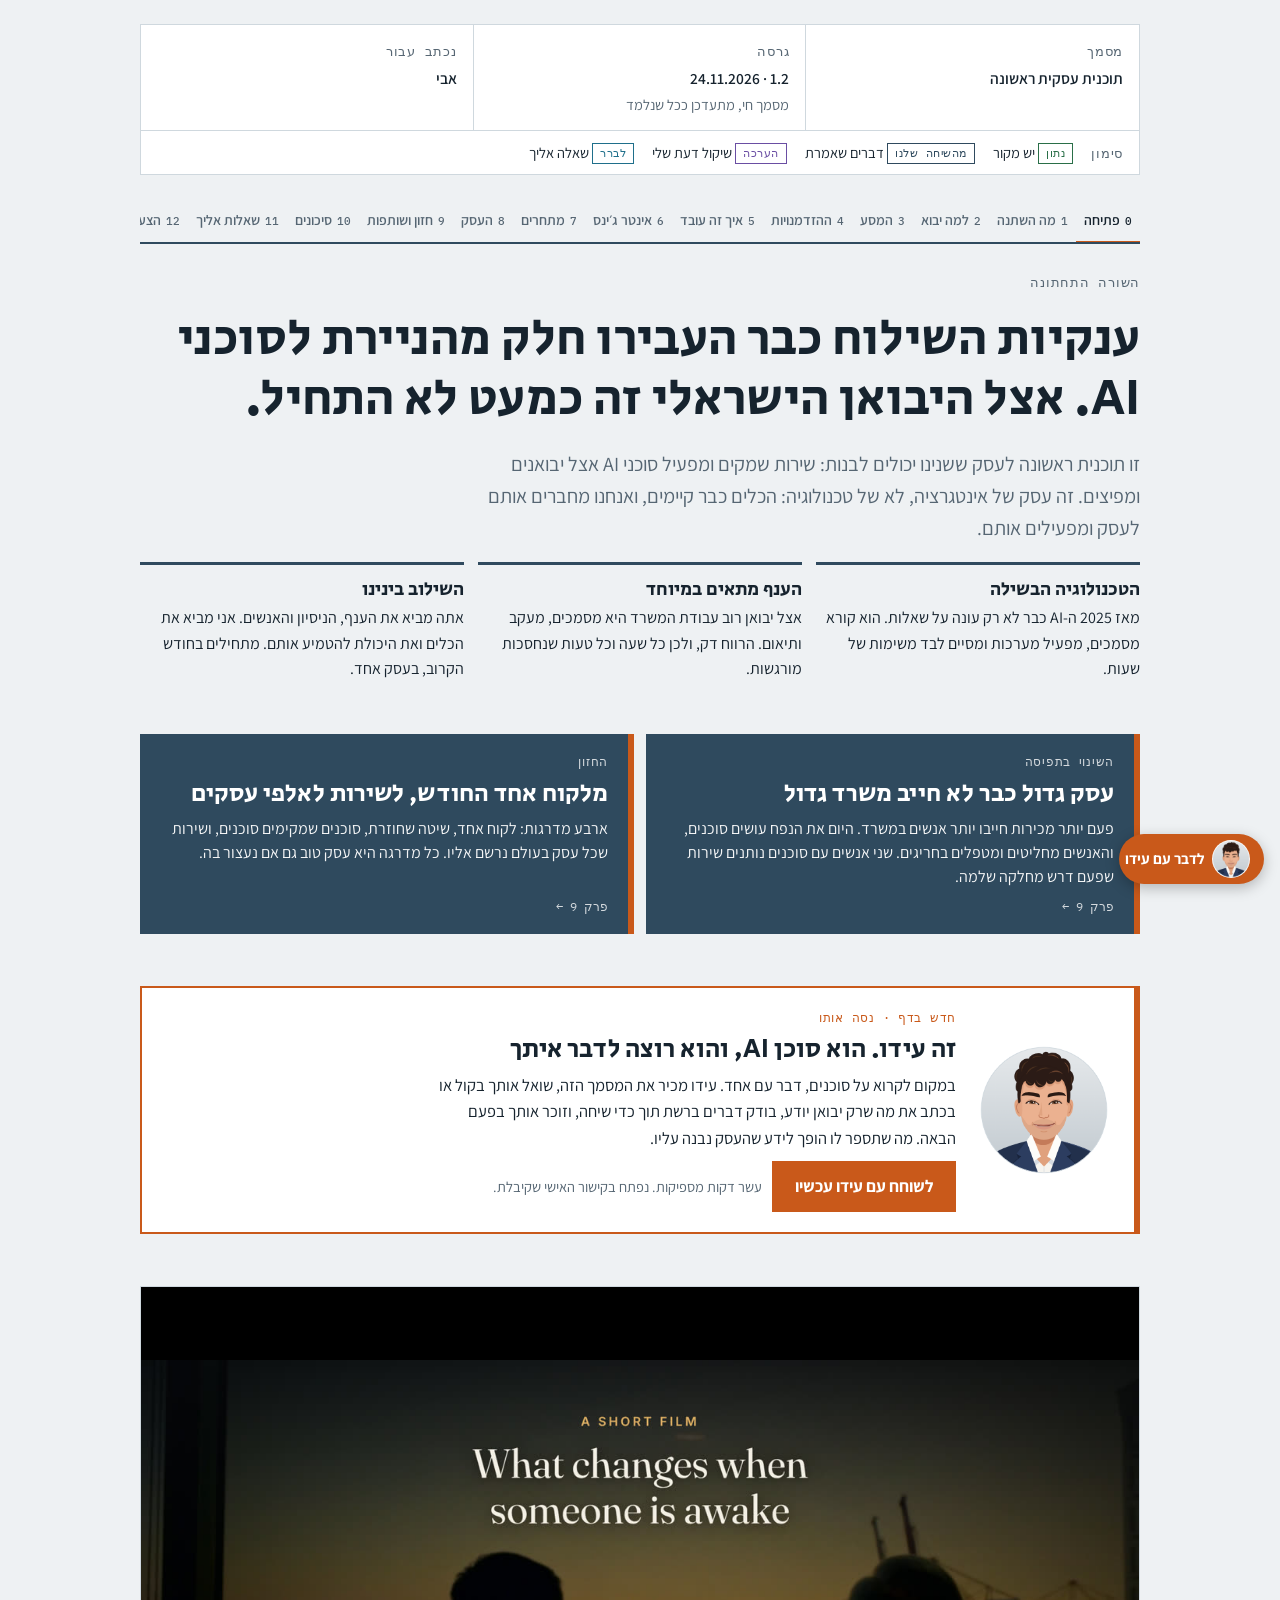
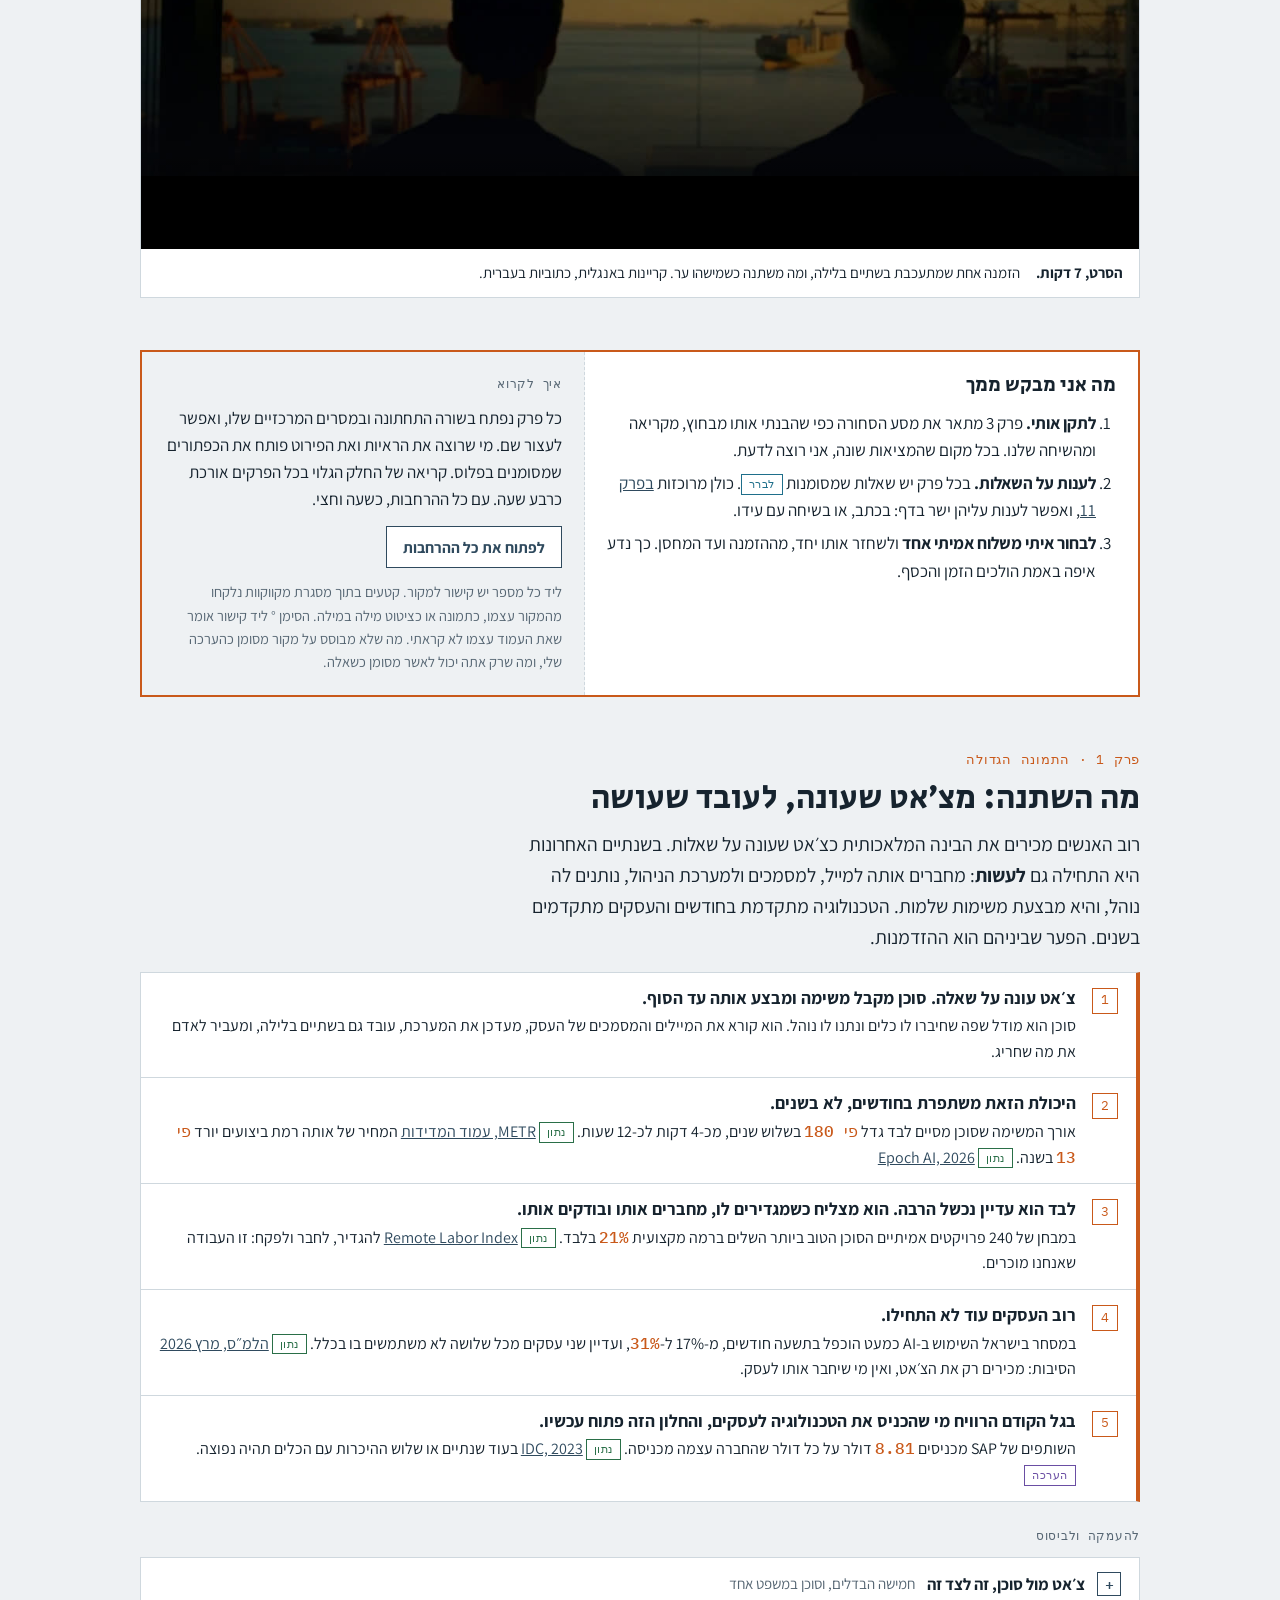
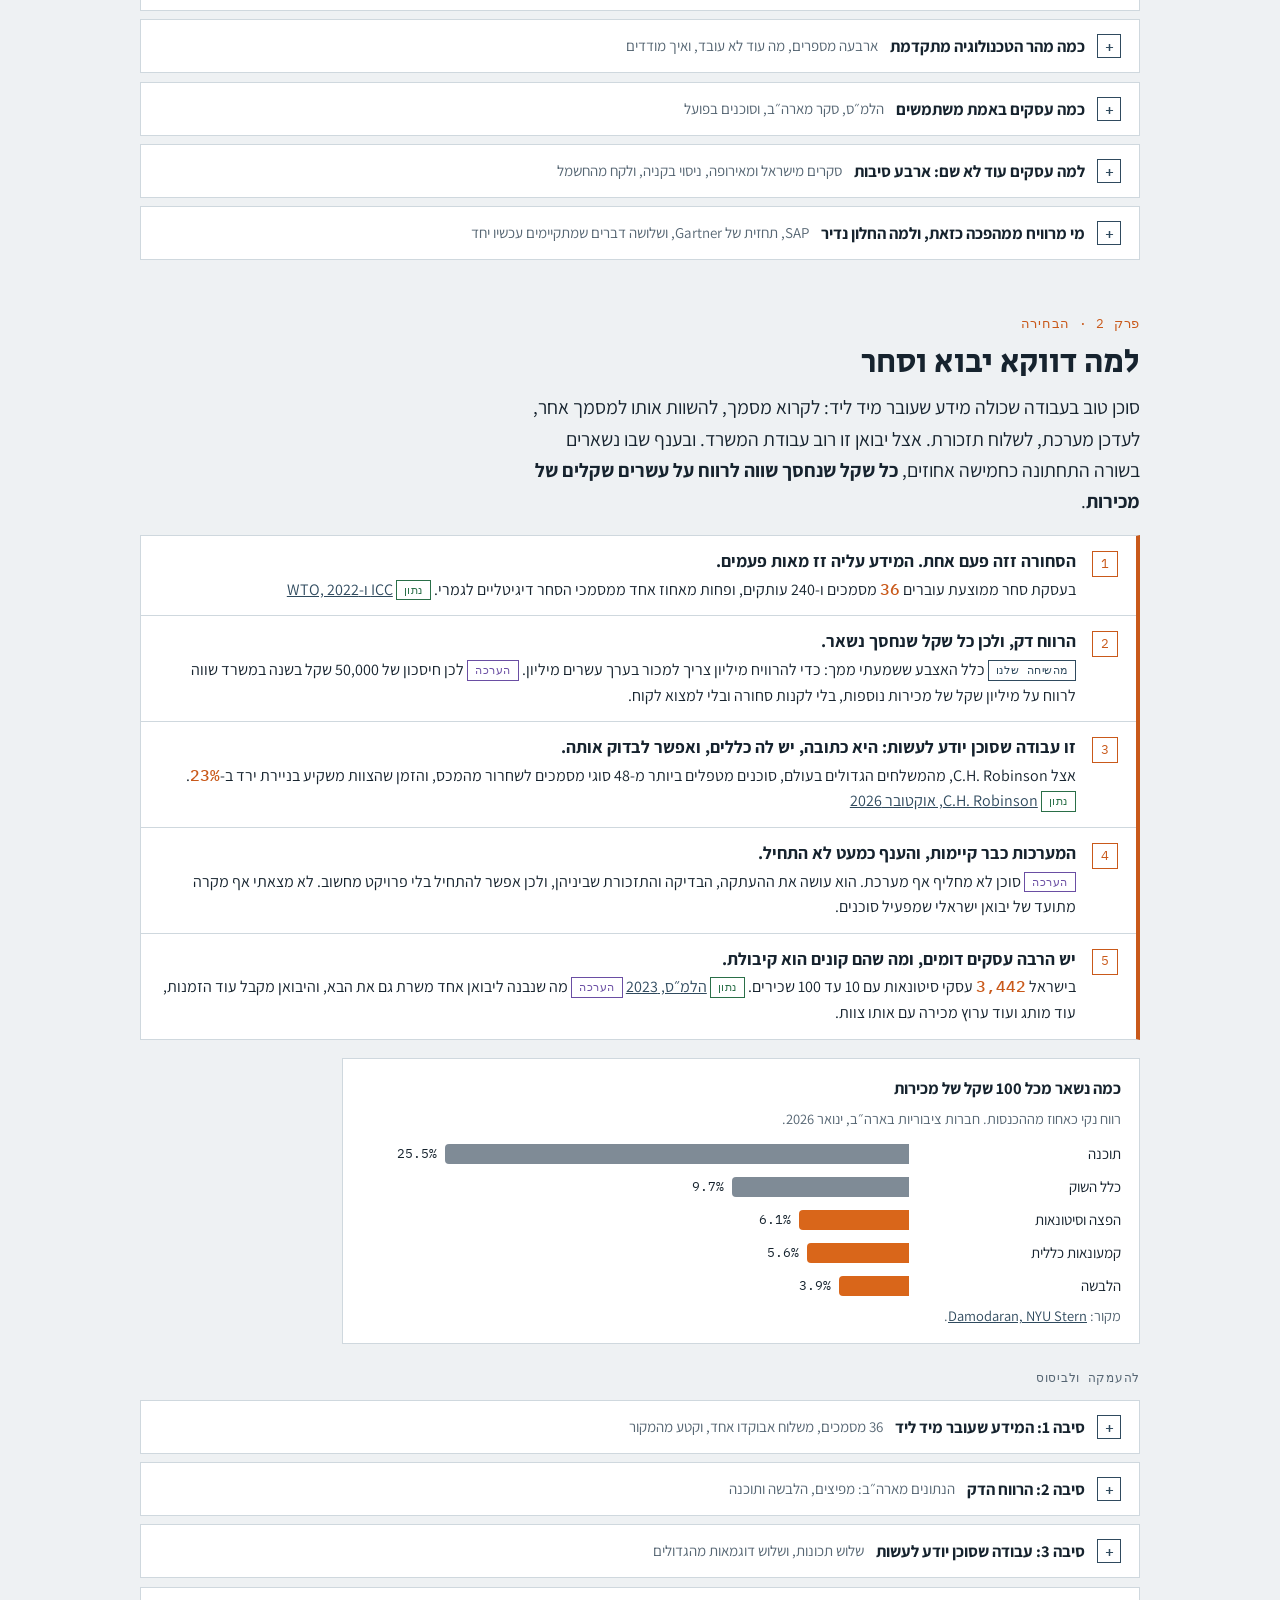
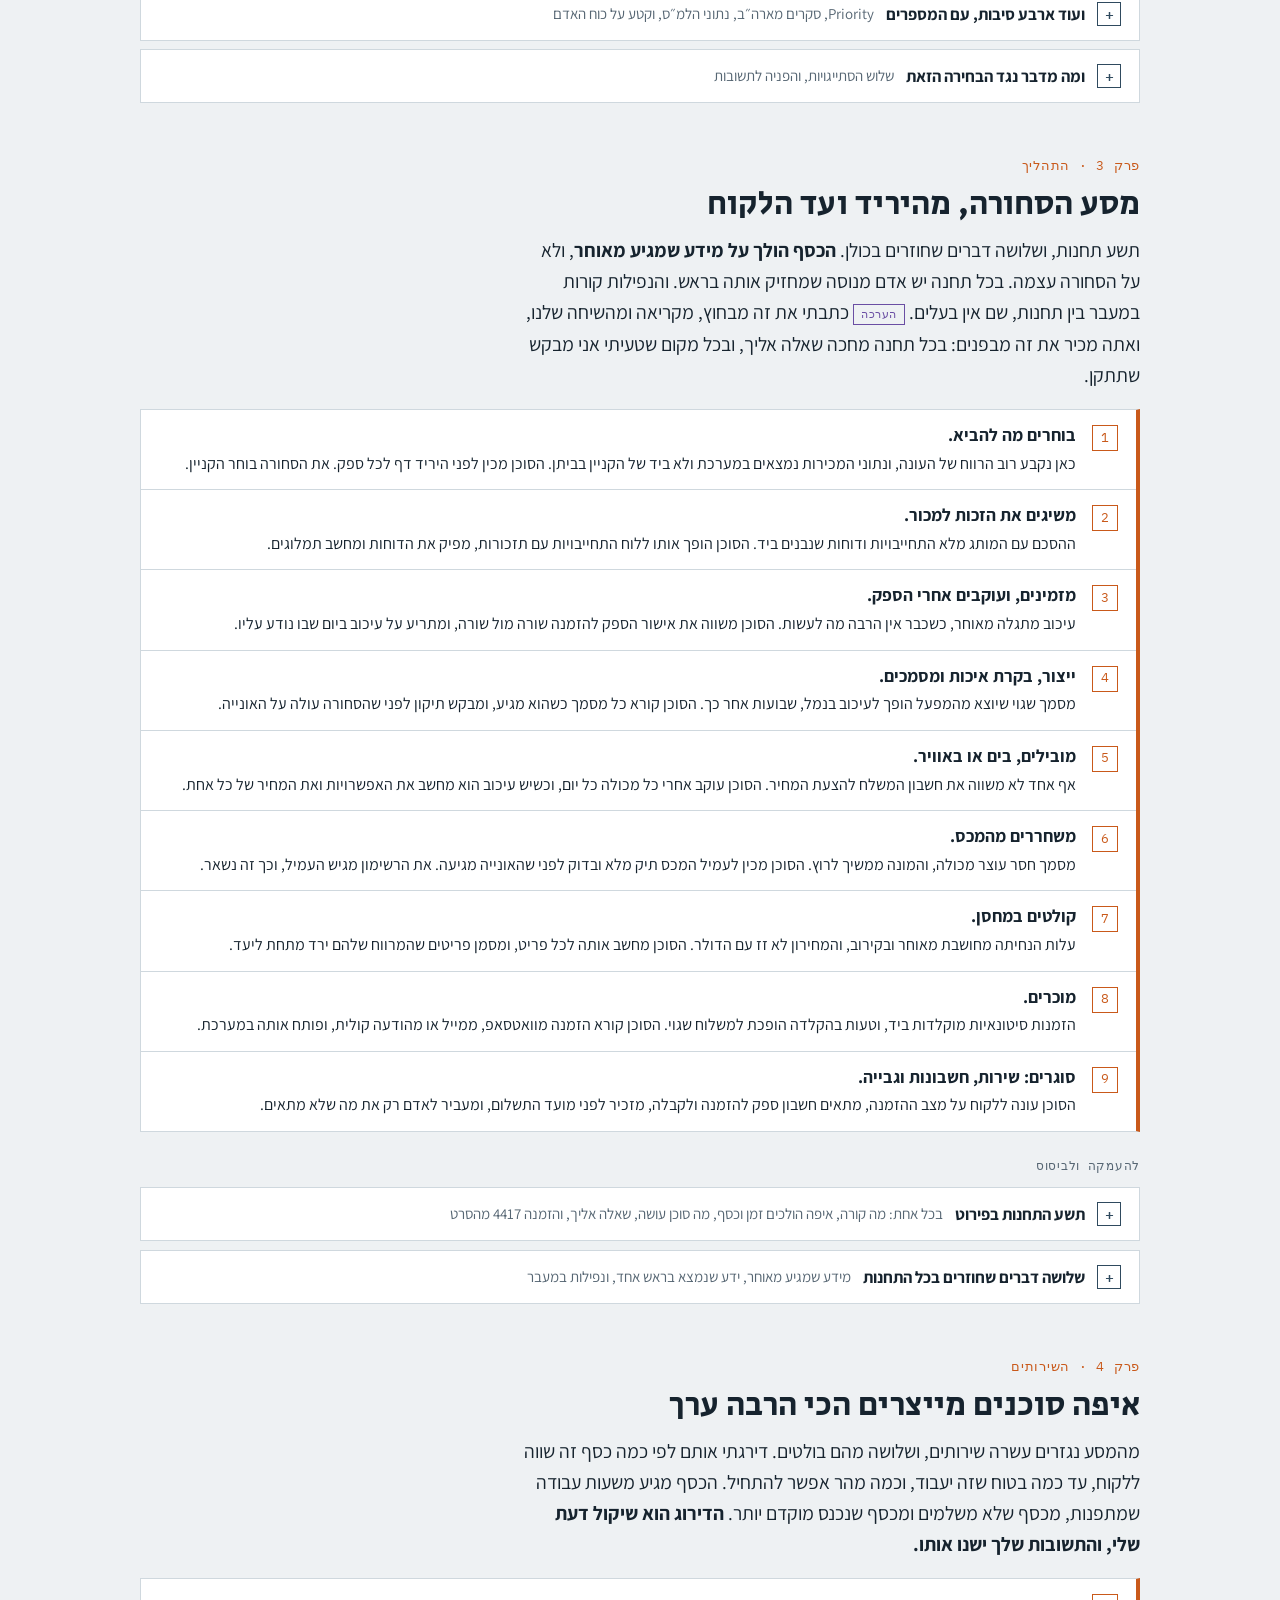
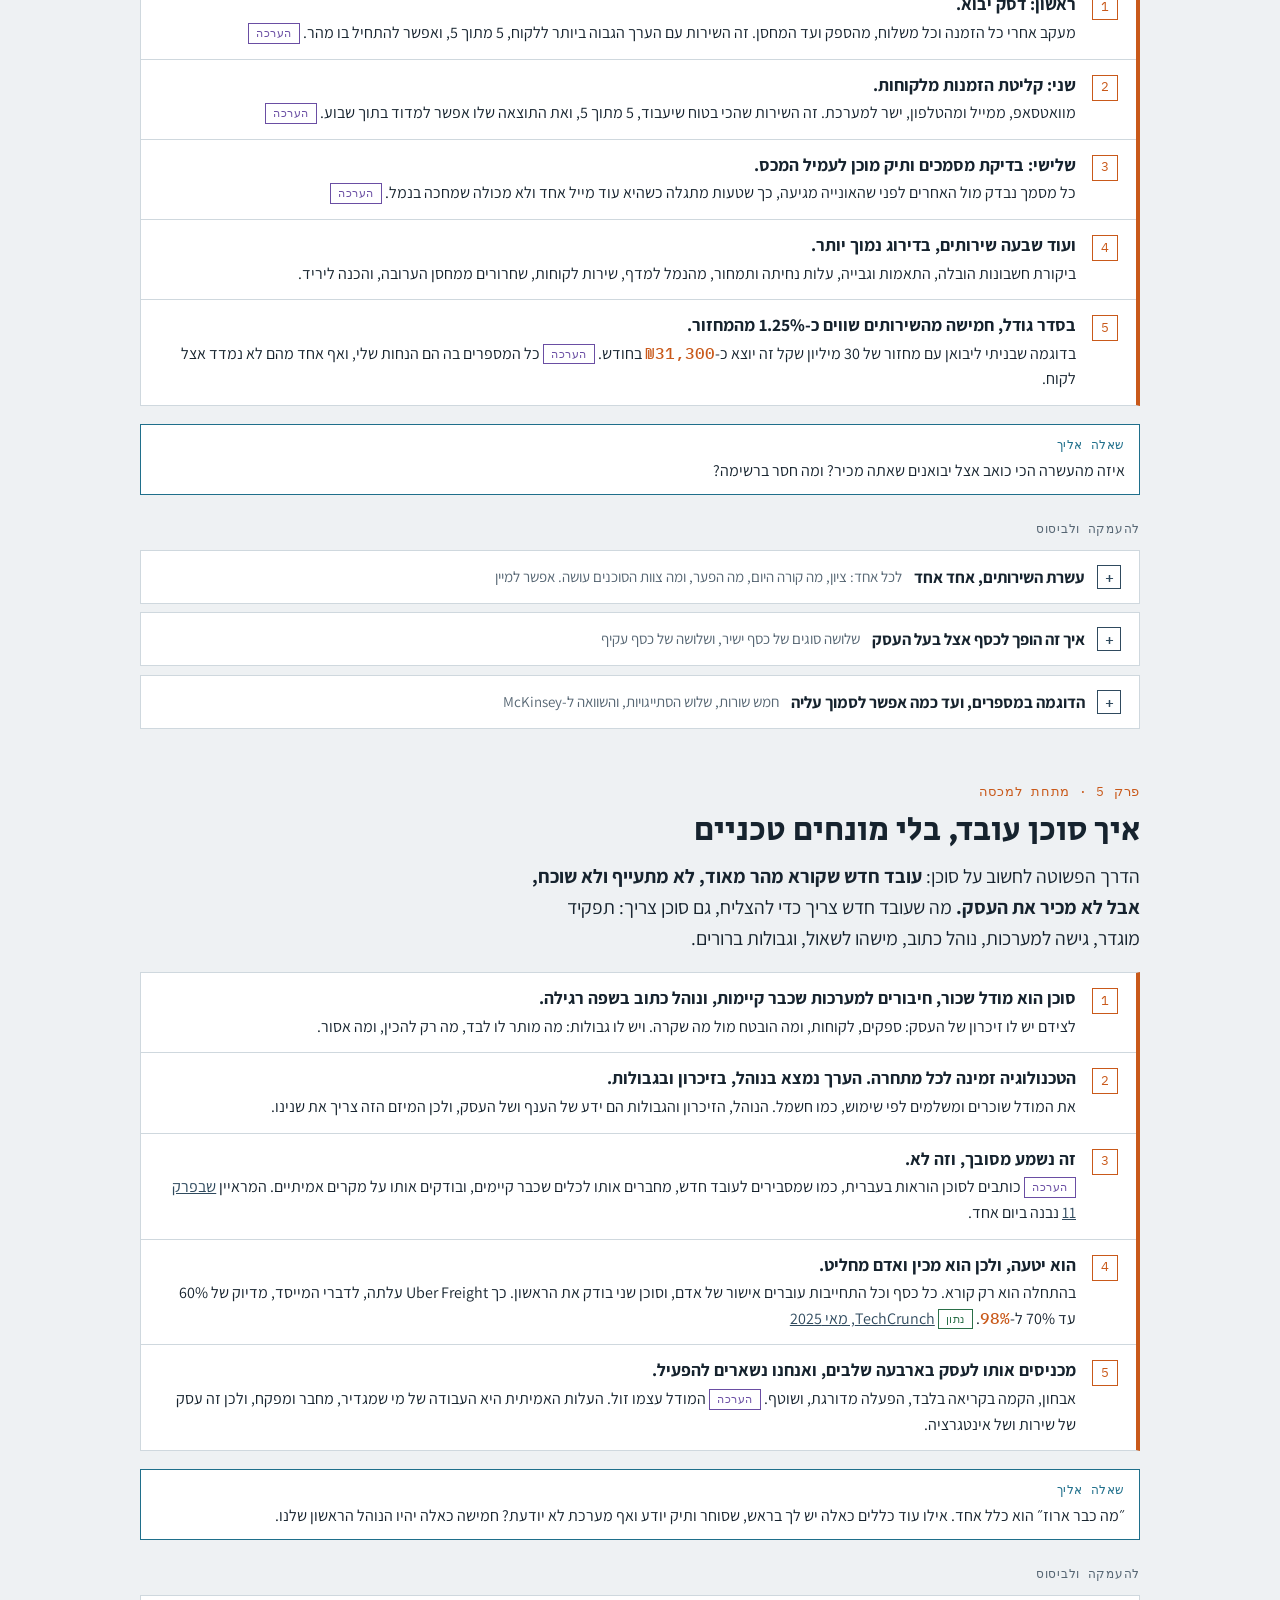
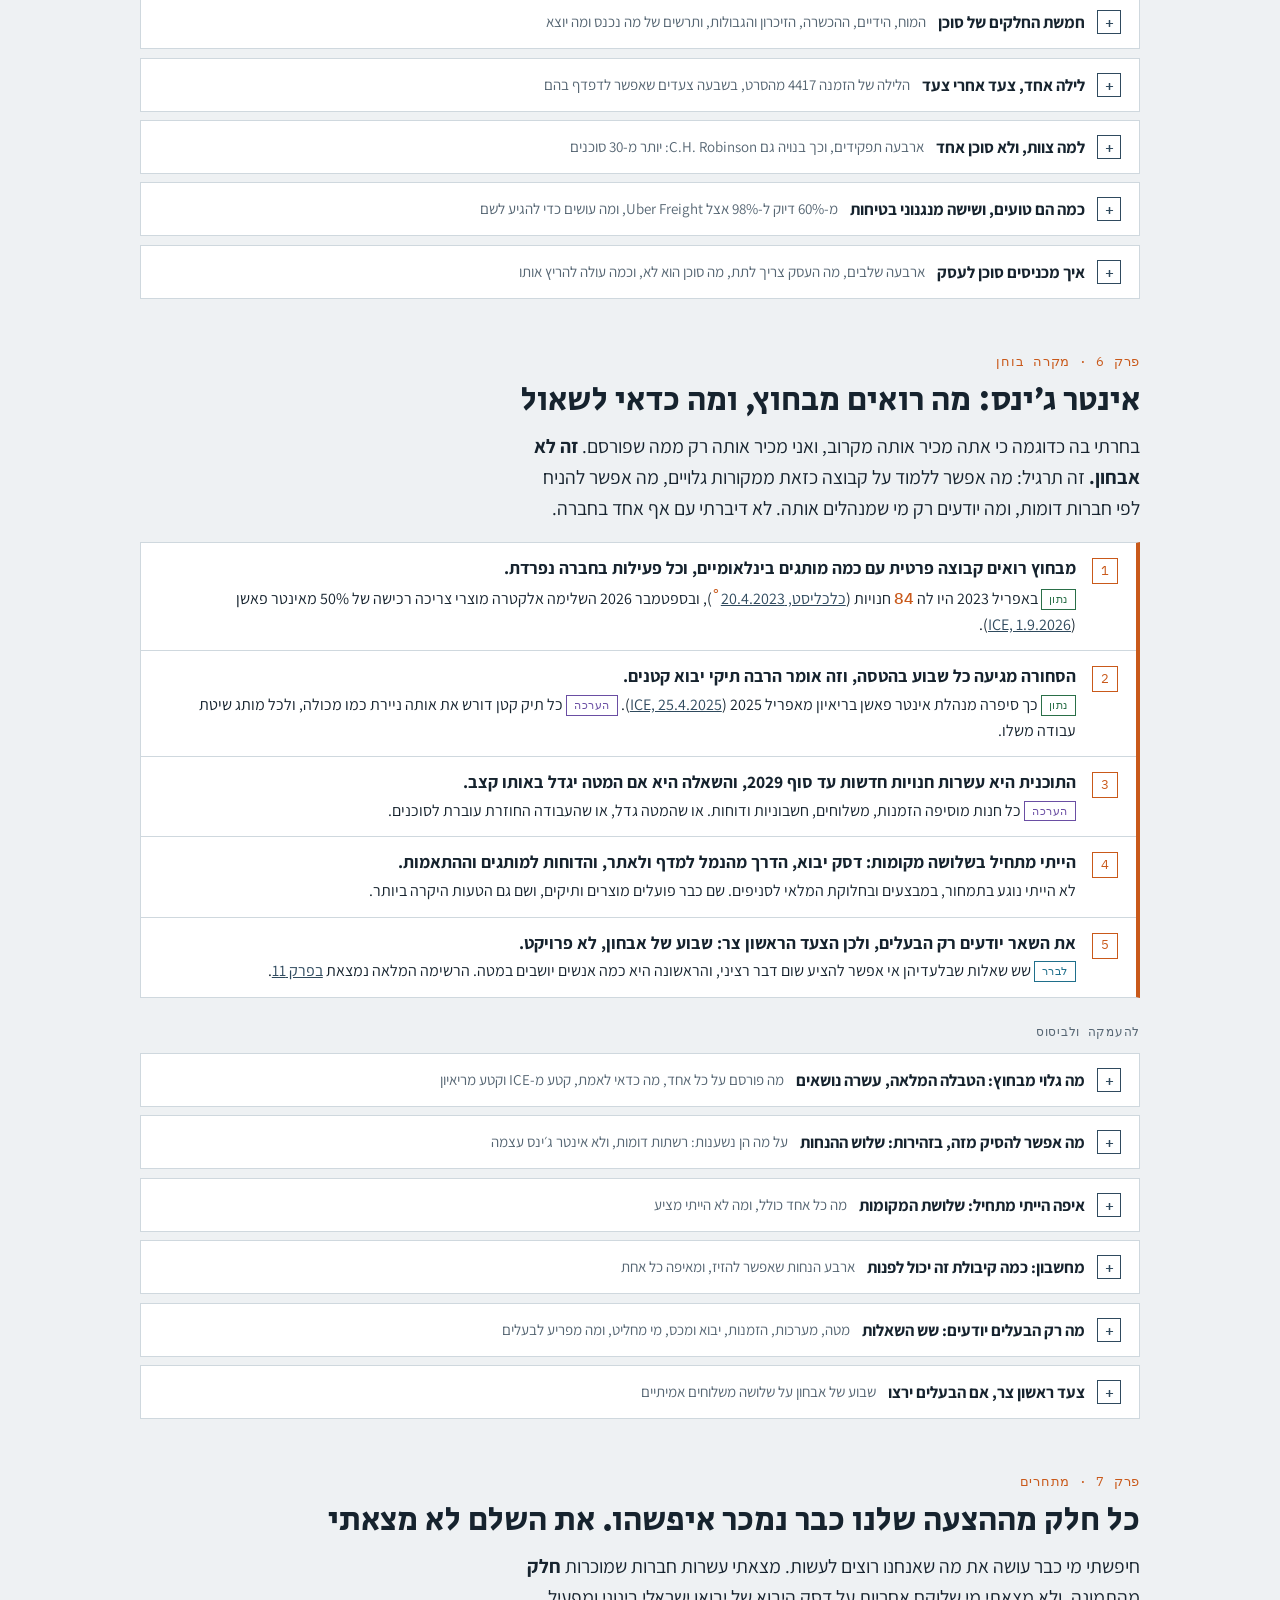
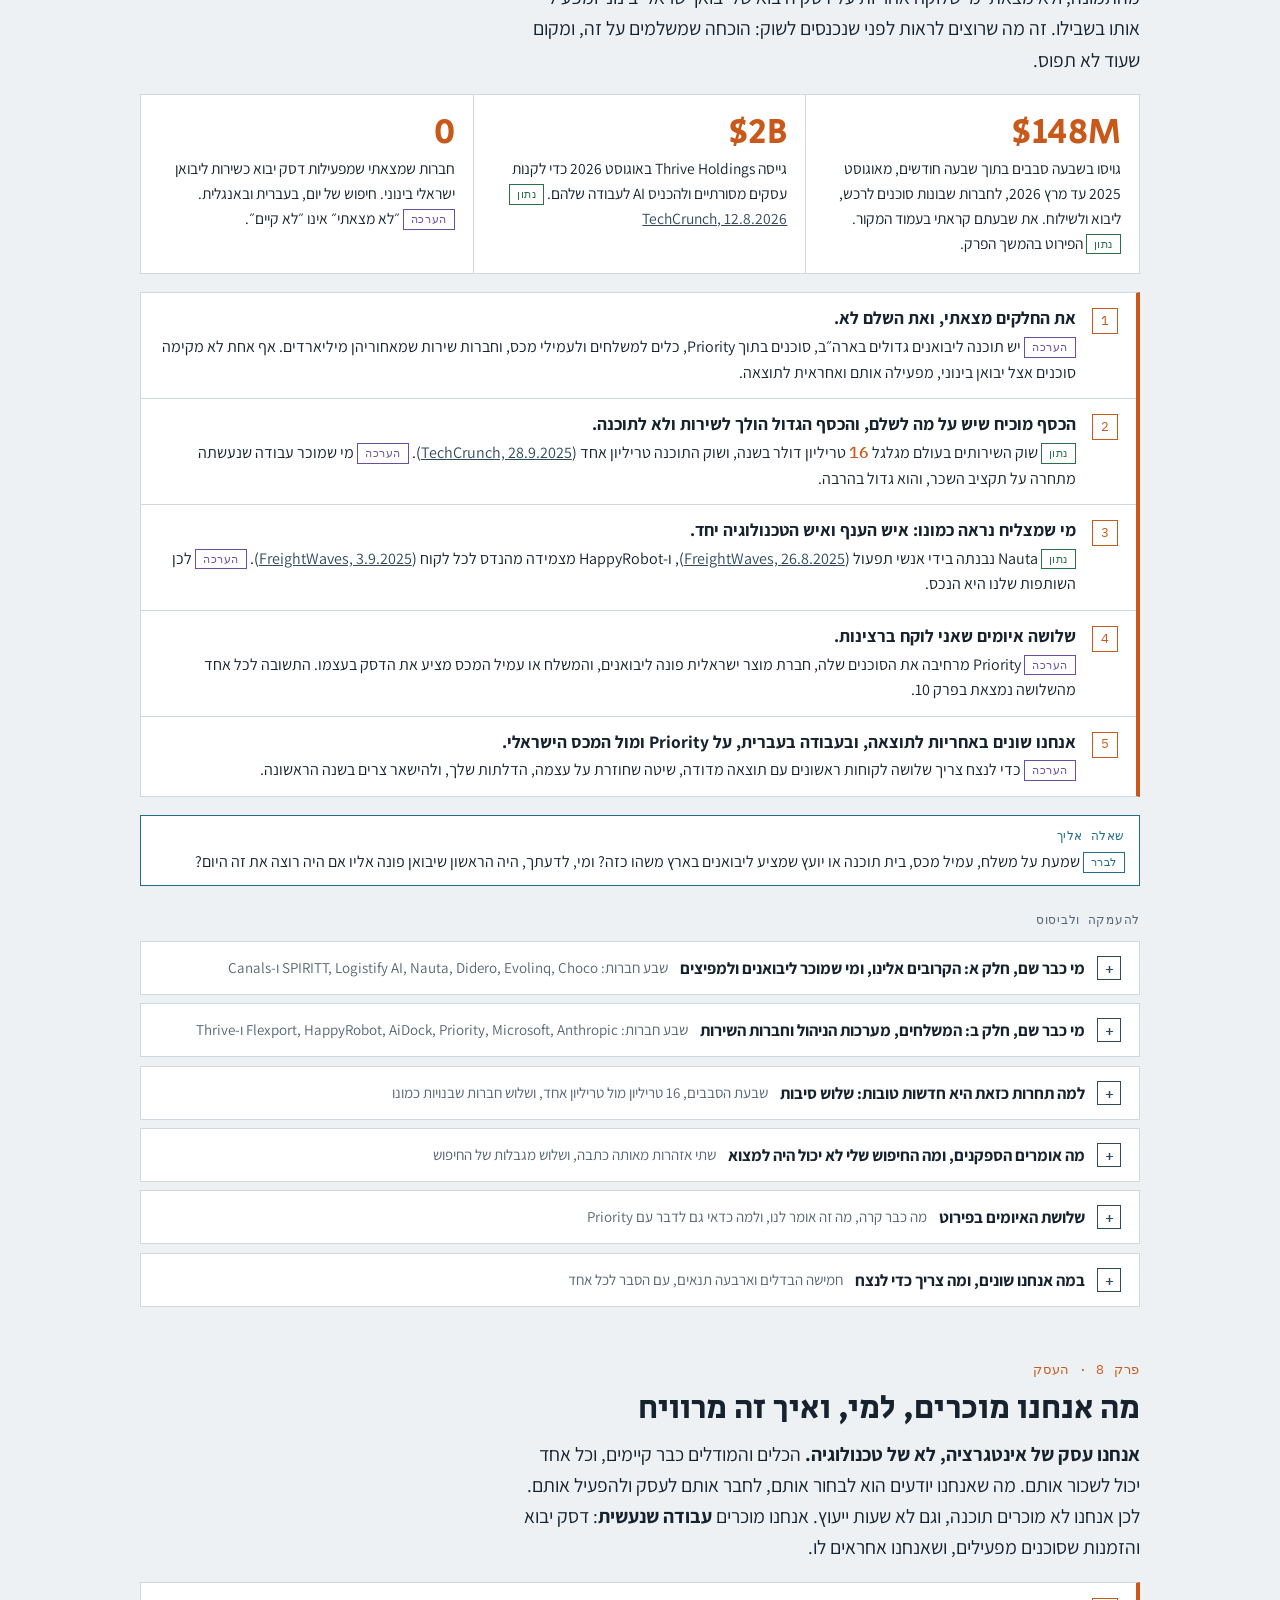
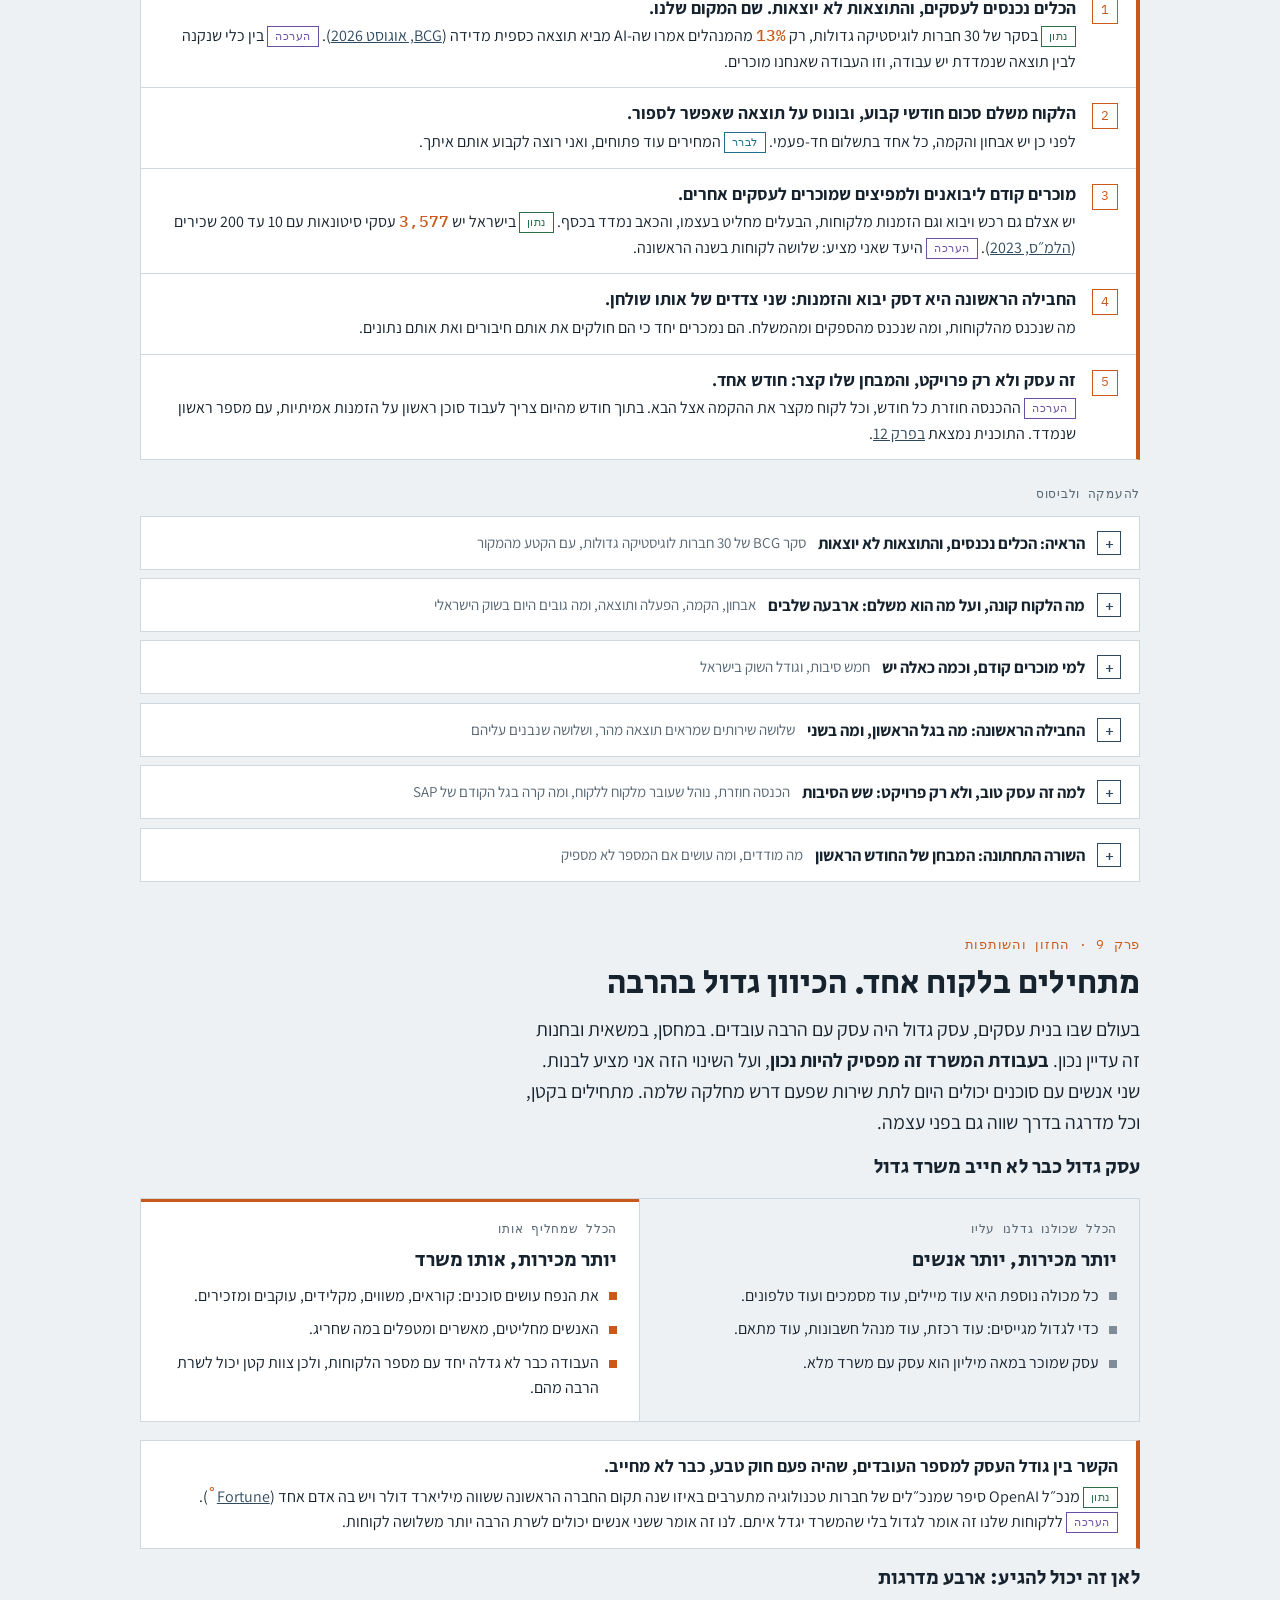
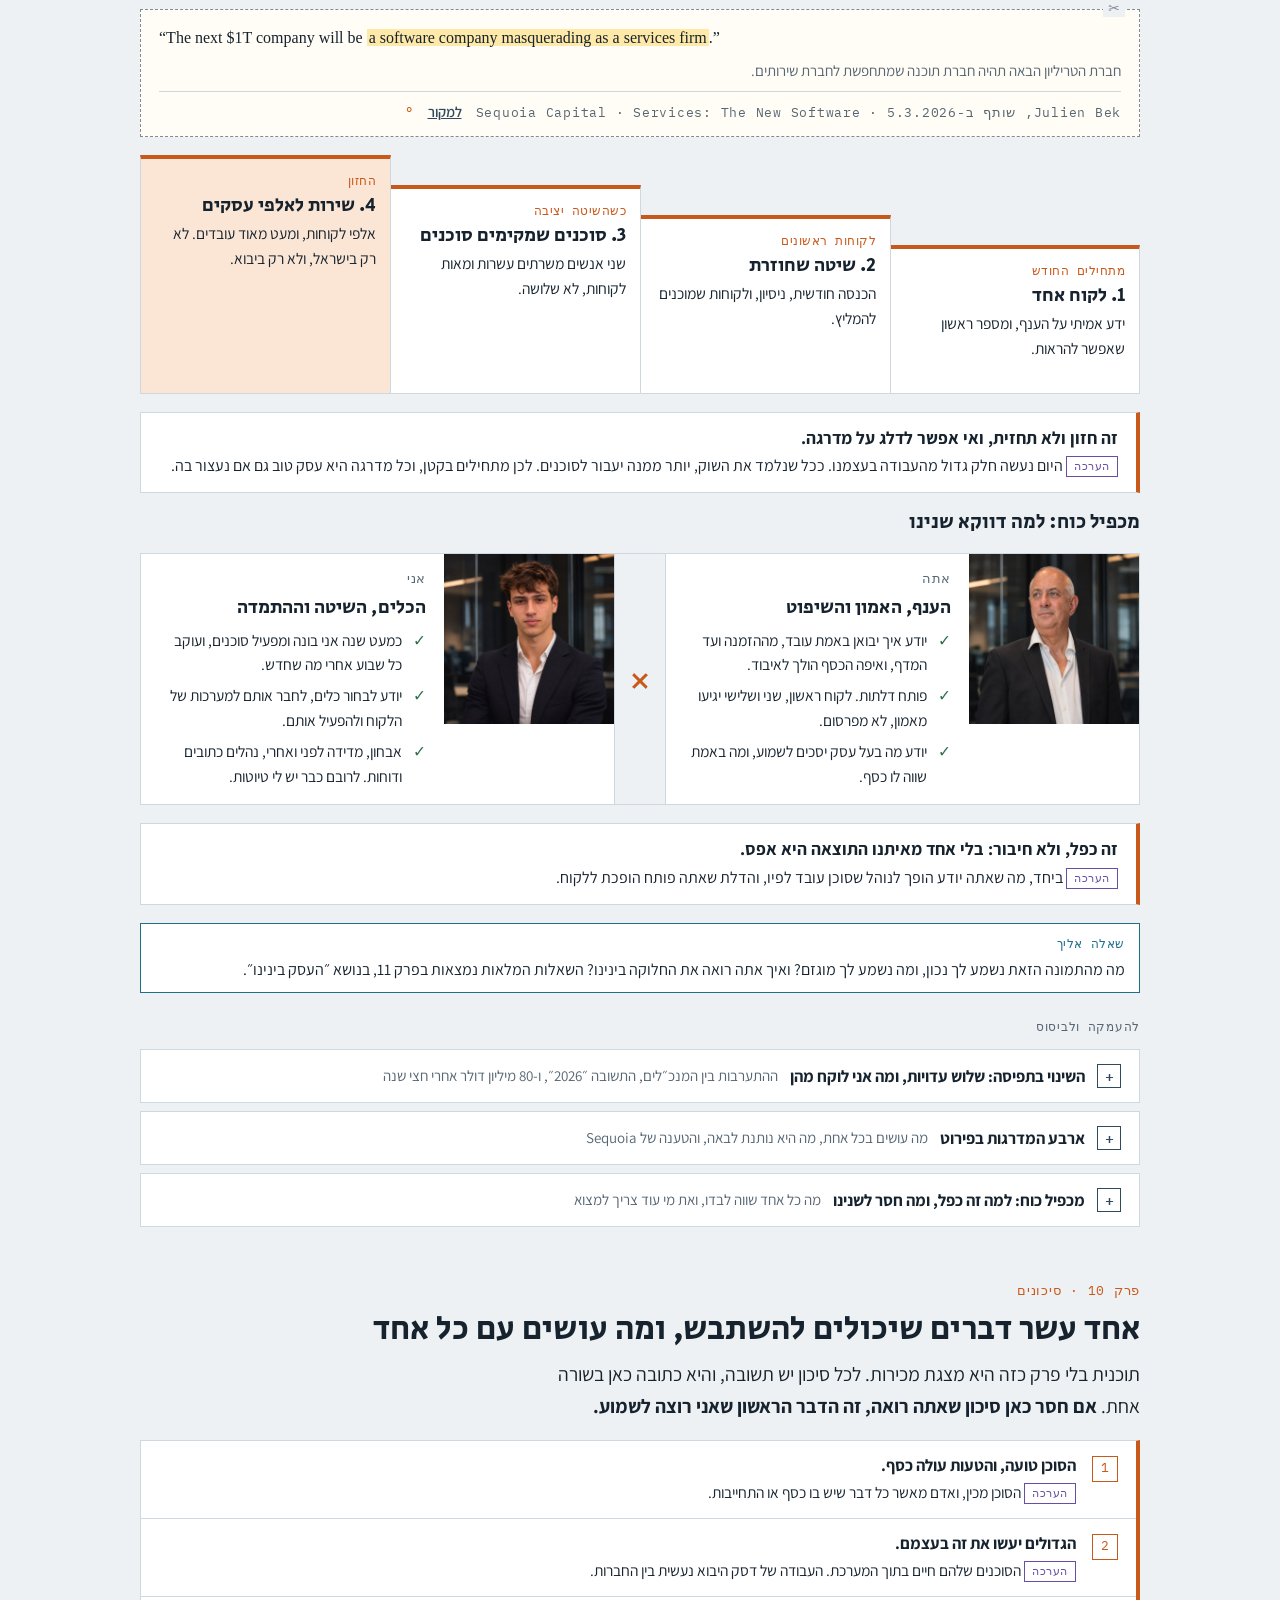
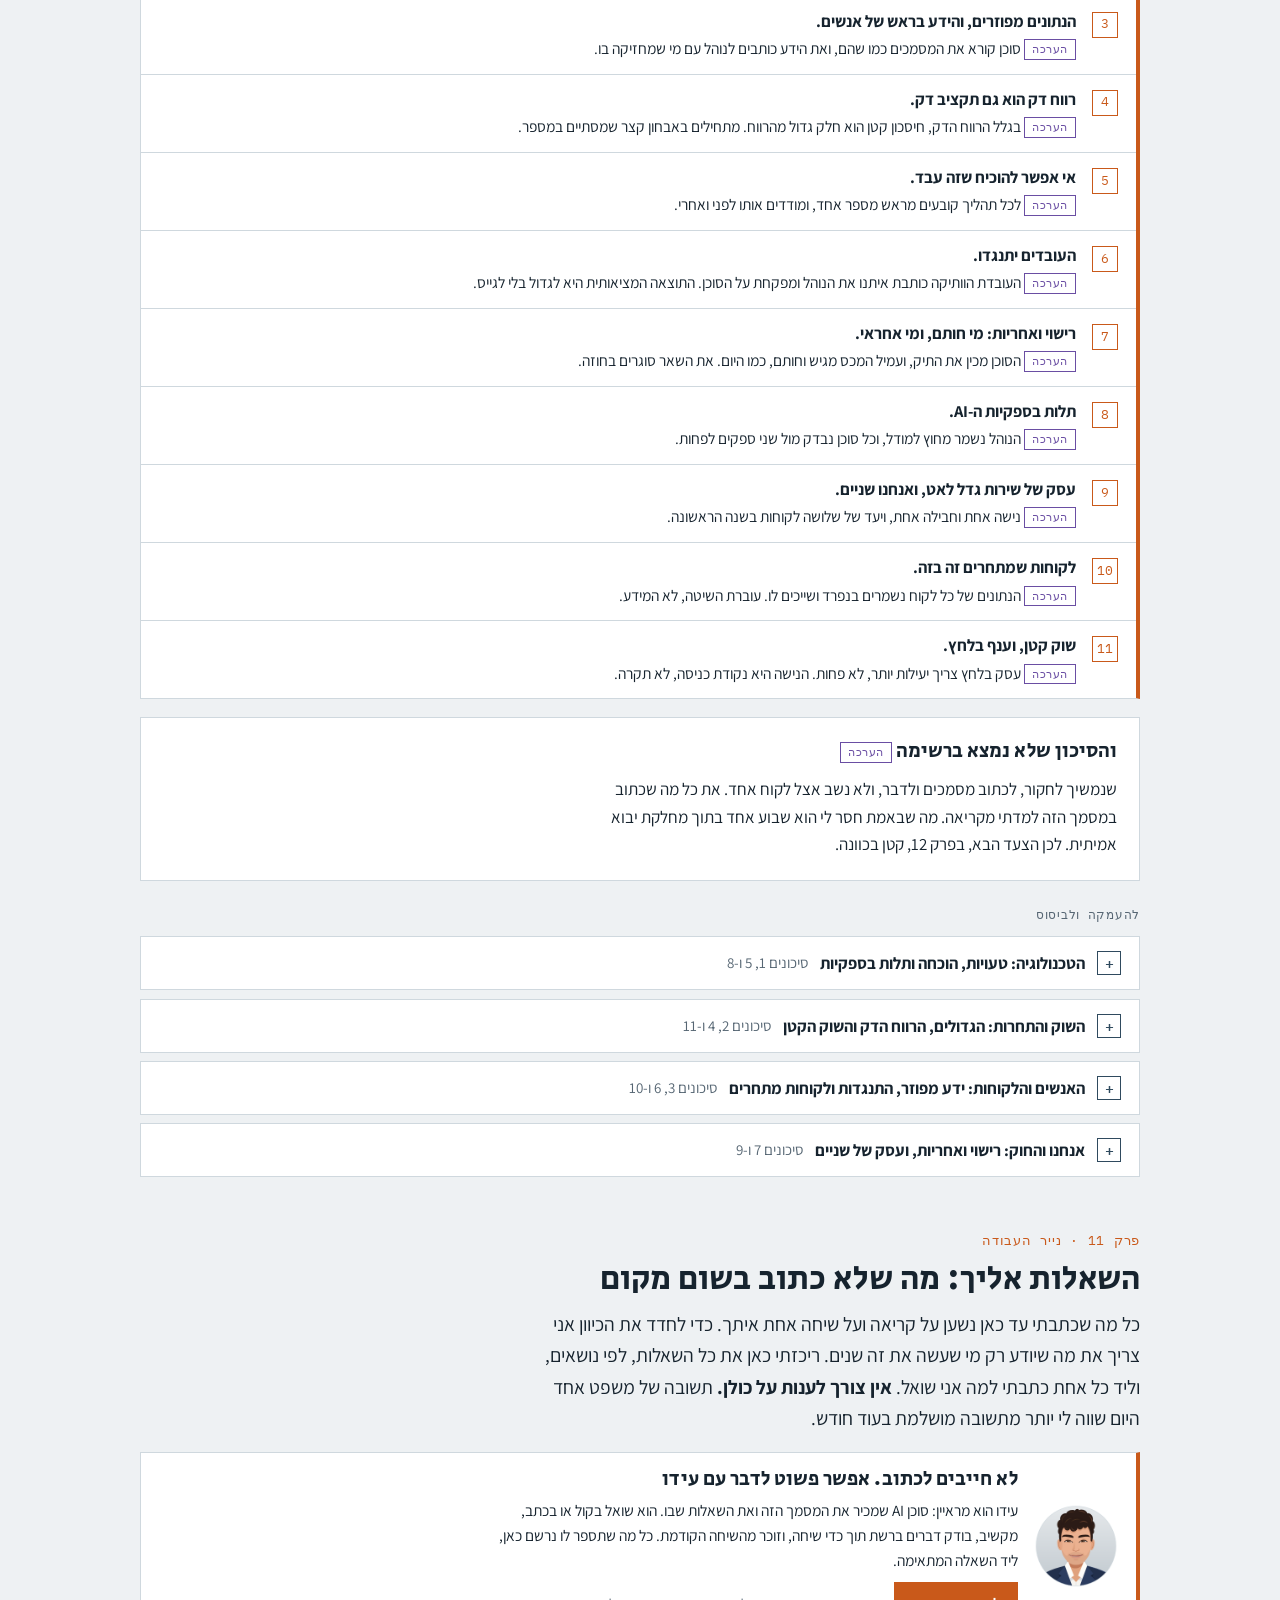
==== commit 145e9ef6: "Trade plan page v1.2: each chapter opens with its bottom line and main messages; vision and intervie" ====
--- a/trade/index.html
+++ b/trade/index.html
@@ -432,6 +432,35 @@
 .qlist .ans .ans-note{font-size:15px;color:var(--ink);border-inline-start:3px solid var(--steel);padding:4px 10px;background:var(--bg)}
 .qlist .ans .ans-note b{font-weight:700;color:var(--steel)}
 
+/* ---------- version 1.2: the two big ideas and the interviewer, at the top of the page ---------- */
+.bigidea{display:grid;grid-template-columns:repeat(2,minmax(0,1fr));gap:12px}
+.bigidea .bi{display:flex;flex-direction:column;gap:8px;padding:18px 20px;background:var(--steel);color:var(--on-box);text-decoration:none;border-inline-start:6px solid var(--box)}
+.bigidea .bi .mono{font-family:var(--mono);font-size:12px;letter-spacing:.06em;opacity:.8;color:inherit}
+.bigidea .bi b{font-family:var(--display);font-weight:400;font-size:25px;line-height:1.2}
+.bigidea .bi>span:not(.mono){font-size:16px;line-height:1.5;opacity:.95}
+.bigidea .bi i{font-style:normal;font-family:var(--mono);font-size:12px;opacity:.8;margin-top:auto}
+.bigidea .bi i::after{content:" ←"}
+.bigidea .bi:hover{filter:brightness(1.08)}
+@media (max-width:760px){.bigidea{grid-template-columns:minmax(0,1fr)}.bigidea .bi b{font-size:22px}}
+.ido.idotop{grid-template-columns:132px minmax(0,1fr);gap:22px;padding:20px 24px;border:2px solid var(--box);border-inline-start-width:6px}
+.ido.idotop img{width:132px;height:132px}
+.ido.idotop .txt .mono{font-family:var(--mono);font-size:12px;letter-spacing:.06em;color:var(--box)}
+.ido.idotop .txt b{font-size:26px}
+.ido.idotop .txt p{font-size:16.5px}
+.ido.idotop a.btn{font-size:17px;padding:11px 22px}
+@media (max-width:560px){.ido.idotop{grid-template-columns:72px minmax(0,1fr);gap:14px;padding:16px}.ido.idotop img{width:72px;height:72px}.ido.idotop .txt b{font-size:21px}}
+/* a small button that follows the reader: the interviewer is one tap away from every chapter */
+.idofab{position:fixed;inset-block-end:16px;inset-inline-start:16px;z-index:30;display:flex;align-items:center;gap:8px;padding:6px 14px 6px 6px;background:var(--box);color:var(--on-box);text-decoration:none;font-weight:700;font-size:15px;border-radius:999px;box-shadow:0 4px 14px rgba(0,0,0,.25)}
+
+.idofab img{width:38px;height:38px;border-radius:50%;background:var(--bg);display:block}
+@media print{.idofab{display:none}}
+
+.ido.idotop .txt b{color:var(--ink)}
+@media (max-width:560px){.idofab{padding:4px 12px 4px 4px;font-size:14px}.idofab img{width:32px;height:32px}}
+.idofab.away{opacity:0;pointer-events:none;transform:translateY(12px)}
+.idofab{transition:opacity .2s,transform .2s}
+@media (prefers-reduced-motion:reduce){.idofab{transition:none}}
+
 /* ---------- version 1.1: show less, open for more (folds inside cards, answers and columns) ---------- */
 
 /* a figure that stands alone under a takeaway sentence */
@@ -458,6 +487,20 @@
 .riskgrid .ans>details.more>summary::before{width:18px;height:18px;font-size:13px}
 .riskgrid .ans>details.more>summary span{font-size:14px}
 .riskgrid .ans>details.more>.in{padding:8px 0 0;border-top:0;gap:8px}
+
+/* ---------- version 1.2: every chapter opens with its bottom line and its main messages; the rest is depth ---------- */
+/* the main messages of a chapter: a numbered list, each a claim in bold and one sentence under it */
+.keys{list-style:none;margin:0;padding:0;display:flex;flex-direction:column;background:var(--paper);border:1px solid var(--line);border-inline-start:4px solid var(--box);counter-reset:k}
+.keys>li{counter-increment:k;display:grid;grid-template-columns:30px minmax(0,1fr);gap:4px 12px;padding:13px 18px;border-bottom:1px solid var(--line);font-size:16.5px}
+.keys>li:last-child{border-bottom:0}
+.keys>li::before{content:counter(k);font-family:var(--mono);font-size:13px;color:var(--box);border:1px solid currentColor;width:24px;height:24px;display:grid;place-items:center;margin-top:2px;grid-row:1 / span 2}
+.keys>li>b{grid-column:2;font-weight:700;font-size:17.5px;line-height:1.35}
+.keys>li>span{grid-column:2;color:var(--ink);font-size:16px}
+.keys>li>span .num{font-family:var(--mono);font-weight:500;color:var(--box)}
+/* the label above a group of depth boxes */
+.deeper{font-family:var(--mono);font-size:12px;letter-spacing:.06em;color:var(--muted);margin:6px 0 -6px}
+.depth{display:flex;flex-direction:column;gap:8px}
+@media (max-width:560px){.keys>li{grid-template-columns:26px minmax(0,1fr);padding:12px 14px;font-size:16px}.keys>li>b{font-size:16.5px}}
 
 /* ---------- version 1.1: chapter 9 (vision and partnership) ---------- */
 .card>.mono{font-size:12px;color:var(--box)}
@@ -479,6 +522,42 @@
   .duo>.who{border-top:1px solid var(--line)}
 }
 
+/* ---------- version 1.2, chapters 1 to 5: boxes that now live inside a depth fold ---------- */
+.chart.solo{background:var(--paper);border:1px solid var(--line);padding:16px 18px;max-width:760px}
+.depth details.more>.in>h3{margin:6px 0 0}
+.depth details.more>.in>h3:first-child{margin-top:0}
+/* a bordered box inside a fold does not need a second frame */
+.depth details.more>.in>.reason,.depth details.more>.in>.panel{border:0;background:none}
+.depth details.more>.in>.reason>div:not(.proof){padding:0 0 0 22px}
+.depth details.more>.in>.panel{padding:0}
+@media (max-width:760px){.depth details.more>.in>.reason>div:not(.proof){padding:0 0 16px}}
+
+/* ---------- version 1.2, chapters 6 to 12 ---------- */
+/* one main message that stands alone under a visual (same look as a line of .keys, without a number) */
+.keyline{display:flex;flex-direction:column;gap:4px;background:var(--paper);border:1px solid var(--line);border-inline-start:4px solid var(--box);padding:13px 18px}
+.keyline>b{font-weight:700;font-size:17.5px;line-height:1.35}
+.keyline>span{font-size:16px}
+/* the four steps of the vision, as rising stairs */
+.steps4{list-style:none;margin:0;padding:0;display:grid;grid-template-columns:repeat(4,minmax(0,1fr));align-items:end;gap:0}
+.steps4>li{background:var(--paper);border:1px solid var(--line);border-top:4px solid var(--box);margin-inline-start:-1px;padding:12px 14px 14px;display:flex;flex-direction:column;gap:4px;min-width:0;font-size:15.5px}
+.steps4>li:first-child{margin-inline-start:0}
+.steps4>li:nth-child(1){min-height:118px}
+.steps4>li:nth-child(2){min-height:148px}
+.steps4>li:nth-child(3){min-height:178px}
+.steps4>li:nth-child(4){min-height:208px;background:var(--box-soft)}
+.steps4 .mono{font-family:var(--mono);font-size:12px;letter-spacing:.04em;color:var(--box)}
+.steps4 b{font-family:var(--display);font-weight:400;font-size:18.5px;line-height:1.25}
+.steps4 li>span:last-child{color:var(--ink)}
+@media (max-width:760px){
+  .steps4{grid-template-columns:1fr}
+  .steps4>li{min-height:0!important;margin-inline-start:0;margin-top:-1px;border-top:1px solid var(--line);border-inline-start:4px solid var(--box)}
+  .steps4>li:first-child{margin-top:0}
+  .keyline{padding:12px 14px}.keyline>b{font-size:16.5px}
+}
+/* the compact list of risks: the risk in bold, the answer in one sentence */
+.keys.risks>li>b{font-size:16.5px}
+.keys.risks>li>span{font-size:15.5px}
+
 </style>
 </head>
 <body>
@@ -486,7 +565,7 @@
 
   <div class="lading" aria-label="פרטי המסמך">
     <div><span class="mono">מסמך</span><b>תוכנית עסקית ראשונה</b></div>
-    <div><span class="mono">גרסה</span><b>1.1 · 24.11.2026</b><span class="note">מסמך חי, מתעדכן ככל שנלמד</span></div>
+    <div><span class="mono">גרסה</span><b>1.2 · 24.11.2026</b><span class="note">מסמך חי, מתעדכן ככל שנלמד</span></div>
     <div><span class="mono">נכתב עבור</span><b>אבי</b></div>
     <div class="legend"><span class="mono">סימון</span><span class="lg"><span class="chip data">נתון</span> יש מקור</span><span class="lg"><span class="chip said">מהשיחה שלנו</span> דברים שאמרת</span><span class="lg"><span class="chip guess">הערכה</span> שיקול דעת שלי</span><span class="lg"><span class="chip ask">לברר</span> שאלה אליך</span></div>
   </div>
@@ -512,17 +591,42 @@
   <section class="hero" id="open">
     <span class="mono">השורה התחתונה</span>
     <h1>ענקיות השילוח כבר העבירו חלק מהניירת לסוכני AI. אצל היבואן הישראלי זה כמעט לא התחיל.</h1>
-    <p class="lead">זו תוכנית ראשונה לעסק ששנינו יכולים לבנות: שירות שמקים ומפעיל סוכני AI אצל יבואנים ומפיצים. זה עסק של אינטגרציה, לא של טכנולוגיה: הכלים כבר קיימים, ואנחנו מחברים אותם לעסק ומפעילים אותם כשירות שמביא תוצאה מדידה. זה גם נייר העבודה שביקשת: מה שהבנתי על הענף, ולצידו השאלות שרק אתה יודע לענות עליהן.</p>
+    <p class="lead">זו תוכנית ראשונה לעסק ששנינו יכולים לבנות: שירות שמקים ומפעיל סוכני AI אצל יבואנים ומפיצים. זה עסק של אינטגרציה, לא של טכנולוגיה: הכלים כבר קיימים, ואנחנו מחברים אותם לעסק ומפעילים אותם.</p>
     <ul class="short">
       <li><b>הטכנולוגיה הבשילה</b>מאז 2025 ה-AI כבר לא רק עונה על שאלות. הוא קורא מסמכים, מפעיל מערכות ומסיים לבד משימות של שעות.</li>
-      <li><b>הענף מתאים במיוחד</b>אצל יבואן רוב עבודת המשרד היא מסמכים, מעקב ותיאום בין ספק, משלח, עמיל מכס ולקוח. הרווח דק, ולכן כל שעה וכל טעות שנחסכות מורגשות.</li>
-      <li><b>השילוב בינינו</b>אתה מביא את הענף, הניסיון והאנשים. אני מביא את ההיכרות עם הכלים ואת היכולת להטמיע אותם. מתחילים בחודש הקרוב, בעסק אחד. הכיוון גדול בהרבה, ועליו <a href="#vision">פרק 9</a>.</li>
+      <li><b>הענף מתאים במיוחד</b>אצל יבואן רוב עבודת המשרד היא מסמכים, מעקב ותיאום. הרווח דק, ולכן כל שעה וכל טעות שנחסכות מורגשות.</li>
+      <li><b>השילוב בינינו</b>אתה מביא את הענף, הניסיון והאנשים. אני מביא את הכלים ואת היכולת להטמיע אותם. מתחילים בחודש הקרוב, בעסק אחד.</li>
     </ul>
   </section>
 
+  <div class="bigidea" aria-label="שני הרעיונות הגדולים של המסמך">
+    <a class="bi" href="#vision">
+      <span class="mono">השינוי בתפיסה</span>
+      <b>עסק גדול כבר לא חייב משרד גדול</b>
+      <span>פעם יותר מכירות חייבו יותר אנשים במשרד. היום את הנפח עושים סוכנים, והאנשים מחליטים ומטפלים בחריגים. שני אנשים עם סוכנים נותנים שירות שפעם דרש מחלקה שלמה.</span>
+      <i>פרק 9</i>
+    </a>
+    <a class="bi" href="#vision">
+      <span class="mono">החזון</span>
+      <b>מלקוח אחד החודש, לשירות לאלפי עסקים</b>
+      <span>ארבע מדרגות: לקוח אחד, שיטה שחוזרת, סוכנים שמקימים סוכנים, ושירות שכל עסק בעולם נרשם אליו. כל מדרגה היא עסק טוב גם אם נעצור בה.</span>
+      <i>פרק 9</i>
+    </a>
+  </div>
+
+  <div class="ido idotop">
+    <img width="200" height="200" src="img/ido.png" alt="עידו, המראיין">
+    <div class="txt">
+      <span class="mono">חדש בדף · נסה אותו</span>
+      <b>זה עידו. הוא סוכן AI, והוא רוצה לדבר איתך</b>
+      <p>במקום לקרוא על סוכנים, דבר עם אחד. עידו מכיר את המסמך הזה, שואל אותך בקול או בכתב את מה שרק יבואן יודע, בודק דברים ברשת תוך כדי שיחה, וזוכר אותך בפעם הבאה. מה שתספר לו הופך לידע שהעסק נבנה עליו.</p>
+      <div class="row"><a class="btn solid" data-ido href="talk/">לשוחח עם עידו עכשיו</a><span class="note">עשר דקות מספיקות. נפתח בקישור האישי שקיבלת.</span></div>
+    </div>
+  </div>
+
   <figure class="film">
     <video id="film" controls preload="none" playsinline poster="cover.jpg" src="film.mp4"></video>
-    <figcaption><b>הסרט, 7 דקות.</b> <span>הזמנה אחת שמתעכבת בשתיים בלילה, ומה משתנה כשמישהו ער. קריינות באנגלית, כתוביות בעברית. אותה הזמנה מלווה גם את פרק 3 ואת פרק 5.</span></figcaption>
+    <figcaption><b>הסרט, 7 דקות.</b> <span>הזמנה אחת שמתעכבת בשתיים בלילה, ומה משתנה כשמישהו ער. קריינות באנגלית, כתוביות בעברית.</span></figcaption>
   </figure>
 
   <div class="askbox">
@@ -530,13 +634,13 @@
       <h3>מה אני מבקש ממך</h3>
       <ol>
         <li><b>לתקן אותי.</b> פרק 3 מתאר את מסע הסחורה כפי שהבנתי אותו מבחוץ, מקריאה ומהשיחה שלנו. בכל מקום שהמציאות שונה, אני רוצה לדעת.</li>
-        <li><b>לענות על השאלות.</b> בכל פרק יש שאלות שמסומנות <span class="chip ask">לברר</span>. כולן מרוכזות <a href="#questions">בפרק 11</a>, ואפשר לענות עליהן ישר בדף: בכתב, או בשיחה עם מראיין קטן שבניתי לשם כך.</li>
+        <li><b>לענות על השאלות.</b> בכל פרק יש שאלות שמסומנות <span class="chip ask">לברר</span>. כולן מרוכזות <a href="#questions">בפרק 11</a>, ואפשר לענות עליהן ישר בדף: בכתב, או בשיחה עם עידו.</li>
         <li><b>לבחור איתי משלוח אמיתי אחד</b> ולשחזר אותו יחד, מההזמנה ועד המחסן. כך נדע איפה באמת הולכים הזמן והכסף.</li>
       </ol>
     </div>
     <div class="side">
       <h4>איך לקרוא</h4>
-      <p>כל פרק נפתח בעיקר שלו. מי שרוצה להעמיק פותח את הכפתורים שמסומנים בפלוס. קריאה של פתיחות הפרקים ושל הסיכום שבפרק 11 אורכת כעשר דקות. קריאה רצופה של הדף אורכת כשעה, ועם כל ההרחבות כשעה וחצי.</p>
+      <p>כל פרק נפתח בשורה התחתונה ובמסרים המרכזיים שלו, ואפשר לעצור שם. מי שרוצה את הראיות ואת הפירוט פותח את הכפתורים שמסומנים בפלוס. קריאה של החלק הגלוי בכל הפרקים אורכת כרבע שעה. עם כל ההרחבות, כשעה וחצי.</p>
       <p><button type="button" class="btn" id="toggle-all" aria-pressed="false">לפתוח את כל ההרחבות</button></p>
       <p class="note">ליד כל מספר יש קישור למקור. קטעים בתוך מסגרת מקווקוות נלקחו מהמקור עצמו, כתמונה או כציטוט מילה במילה. הסימן ° ליד קישור אומר שאת העמוד עצמו לא קראתי. מה שלא מבוסס על מקור מסומן כהערכה שלי, ומה שרק אתה יכול לאשר מסומן כשאלה.</p>
     </div>
@@ -546,9 +650,21 @@
     <div class="chap-head">
       <span class="n">פרק 1 · התמונה הגדולה</span>
       <h2>מה השתנה: מצ׳אט שעונה, לעובד שעושה</h2>
-      <p class="gist">רוב האנשים מכירים את הבינה המלאכותית כצ׳אט חינמי שעונה על שאלות. בשנתיים האחרונות היא התחילה גם <b>לעשות</b>: מחברים אותה למייל, למסמכים ולמערכת הניהול של העסק, נותנים לה נוהל עבודה, והיא מבצעת משימות שלמות. הטכנולוגיה מתקדמת בחודשים והעסקים מתקדמים בשנים. הפער שביניהם הוא ההזדמנות.</p>
-    </div>
-
+      <p class="gist">רוב האנשים מכירים את הבינה המלאכותית כצ׳אט שעונה על שאלות. בשנתיים האחרונות היא התחילה גם <b>לעשות</b>: מחברים אותה למייל, למסמכים ולמערכת הניהול, נותנים לה נוהל, והיא מבצעת משימות שלמות. הטכנולוגיה מתקדמת בחודשים והעסקים מתקדמים בשנים. הפער שביניהם הוא ההזדמנות.</p>
+    </div>
+
+    <ol class="keys">
+      <li><b>צ׳אט עונה על שאלה. סוכן מקבל משימה ומבצע אותה עד הסוף.</b><span>סוכן הוא מודל שפה שחיברו לו כלים ונתנו לו נוהל. הוא קורא את המיילים והמסמכים של העסק, מעדכן את המערכת, עובד גם בשתיים בלילה, ומעביר לאדם את מה שחריג.</span></li>
+      <li><b>היכולת הזאת משתפרת בחודשים, לא בשנים.</b><span>אורך המשימה שסוכן מסיים לבד גדל <span class="num">פי 180</span> בשלוש שנים, מכ-4 דקות לכ-12 שעות. <span class="chip data">נתון</span> <a class="src" href="https://metr.org/time-horizons/" target="_blank" rel="noopener" title="METR, Task-Completion Time Horizons of Frontier AI Models (עודכן לאחרונה 8.9.2026)">METR, עמוד המדידות</a> המחיר של אותה רמת ביצועים יורד <span class="num">פי 13</span> בשנה. <span class="chip data">נתון</span> <a class="src" href="https://epoch.ai/publications/the-plunging-price-of-thought" target="_blank" rel="noopener" title="Epoch AI, The plunging price of thought, ספטמבר 2026">Epoch AI, 2026</a></span></li>
+      <li><b>לבד הוא עדיין נכשל הרבה. הוא מצליח כשמגדירים לו, מחברים אותו ובודקים אותו.</b><span>במבחן של 240 פרויקטים אמיתיים הסוכן הטוב ביותר השלים ברמה מקצועית <span class="num">21%</span> בלבד. <span class="chip data">נתון</span> <a class="src" href="https://arxiv.org/abs/2510.26787" target="_blank" rel="noopener" title="CAIS ו-Scale AI, Remote Labor Index, אוקטובר 2025, ולוח התוצאות (נצפה באוקטובר 2026)">Remote Labor Index</a> להגדיר, לחבר ולפקח: זו העבודה שאנחנו מוכרים.</span></li>
+      <li><b>רוב העסקים עוד לא התחילו.</b><span>במסחר בישראל השימוש ב-AI כמעט הוכפל בתשעה חודשים, מ-17% ל-<span class="num">31%</span>, ועדיין שני עסקים מכל שלושה לא משתמשים בו בכלל. <span class="chip data">נתון</span> <a class="src" href="https://www.idi.org.il/media/31034/c2-prof-yaron-felus.pdf" target="_blank" rel="noopener" title="הלשכה המרכזית לסטטיסטיקה, אימוץ בינה מלאכותית במגזר העסקי: מצגת בכנס אלי הורביץ לכלכלה וחברה 2026 של המכון הישראלי לדמוקרטיה">הלמ״ס, מרץ 2026</a> הסיבות: מכירים רק את הצ׳אט, ואין מי שיחבר אותו לעסק.</span></li>
+      <li><b>בגל הקודם הרוויח מי שהכניס את הטכנולוגיה לעסקים, והחלון הזה פתוח עכשיו.</b><span>השותפים של SAP מכניסים <span class="num">8.81</span> דולר על כל דולר שהחברה עצמה מכניסה. <span class="chip data">נתון</span> <a class="src" href="https://news.sap.com/2023/02/idc-intellectual-property-research-sap-partner-growth/" target="_blank" rel="noopener" title="IDC, מחקר שהזמינה SAP על הערך הכלכלי של שותפי היישום, 2023">IDC, 2023</a> בעוד שנתיים או שלוש ההיכרות עם הכלים תהיה נפוצה. <span class="chip guess">הערכה</span></span></li>
+    </ol>
+
+    <p class="deeper">להעמקה ולביסוס</p>
+    <div class="depth">
+      <details class="more"><summary>צ׳אט מול סוכן, זה לצד זה <span>חמישה הבדלים, וסוכן במשפט אחד</span></summary>
+<div class="in">
     <div class="versus">
       <div class="now">
         <h4>מה שרוב האנשים מכירים</h4>
@@ -586,7 +702,10 @@
         <figcaption><span class="mono">STANFORD AI INDEX · אפריל 2026</span><a class="src" href="https://hai.stanford.edu/assets/files/ai_index_report_2026_chapter_2_technical.pdf" target="_blank" rel="noopener" title="Stanford HAI, AI Index Report 2026, פרק 2">למקור</a></figcaption>
       </figure>
     </div>
-
+      </div>
+</details>
+      <details class="more"><summary>כמה מהר הטכנולוגיה מתקדמת <span>ארבעה מספרים, מה עוד לא עובד, ואיך מודדים</span></summary>
+<div class="in">
     <h3>הטכנולוגיה מתקדמת בחודשים</h3>
     <div class="figs four">
       <div><span class="num">×180</span><span>גדל אורך המשימה שסוכן מסיים לבד: מכ-4 דקות במרץ 2023 לכ-12 שעות בפברואר 2026. האורך מוכפל בערך כל ארבעה חודשים. <span class="chip data">נתון</span> <a class="src" href="https://metr.org/time-horizons/" target="_blank" rel="noopener" title="METR, Task-Completion Time Horizons of Frontier AI Models (עודכן לאחרונה 8.9.2026)">METR, עמוד המדידות</a></span></div>
@@ -596,9 +715,7 @@
     </div>
     <p>ועדיין צריך לומר ביושר: במבחן של 240 פרויקטים אמיתיים של פרילנסרים, הסוכן הטוב ביותר השלים ברמה מקצועית 21% מהם באוקטובר 2026, לעומת 2.5% שנה קודם (<a class="src" href="https://arxiv.org/abs/2510.26787" target="_blank" rel="noopener" title="CAIS ו-Scale AI, Remote Labor Index, אוקטובר 2025, ולוח התוצאות (נצפה באוקטובר 2026)">Remote Labor Index</a>). ארבעה מכל חמישה עוד נכשלים. סוכן מצליח כשהמשימה מוגדרת, הנוהל ברור, ויש מי שבודק את החריגים. להגדיר, לחבר ולפקח: זו העבודה שאנחנו מוכרים.</p>
 
-    <details class="more">
-      <summary>איך מודדים את זה, ומה המגבלות <span>ארבעה מדדים, ומה כל אחד מהם לא אומר</span></summary>
-      <div class="in">
+    <h3>איך מודדים את זה, ומה המגבלות</h3>
         <ul class="plain">
           <li><b>אורך משימה (METR).</b> מכון מחקר עצמאי בודק מה אורך המשימה, בזמן עבודה של אדם, שסוכן משלים לבד בהצלחה של 50%. ל-GPT-4 ממרץ 2023 נמדדו כ-4 דקות. למודל המוביל בפברואר 2026 נמדדו כ-12 שעות, בטווח הערכה רחב של 5 עד 61 שעות (<a class="src" href="https://metr.org/time-horizons/" target="_blank" rel="noopener" title="METR, Task-Completion Time Horizons of Frontier AI Models (עודכן לאחרונה 8.9.2026)">METR, עמוד המדידות</a>). המכון עצמו כותב שהמבחן לא מודד באופן אמין מעל 16 שעות (<a class="src" href="https://metr.org/blog/2026-05-19-frontier-risk-report/" target="_blank" rel="noopener" title="METR, Frontier Risk Report (February to March 2026), מאי 2026">METR, מאי 2026</a>). המשימות הן בתוכנה ובמחקר, לא בניירת של יבואן. היחס של פי 180 הוא חישוב שלי מהנתונים שבעמוד.</li>
           <li><b>מחיר (Epoch AI ו-Stanford).</b> המחיר של רמת ביצועים נתונה יורד בכ-47% בכל רבעון, לפי חמישה מבחנים במתמטיקה, במדעים ובמשחקים (<a class="src" href="https://epoch.ai/publications/the-plunging-price-of-thought" target="_blank" rel="noopener" title="Epoch AI, The plunging price of thought, ספטמבר 2026">Epoch AI, 2026</a>). מודל ברמה של GPT-3.5 עלה 20 דולר למיליון יחידות טקסט בנובמבר 2022 ו-7 סנט באוקטובר 2024, ירידה של יותר מפי 280 (<a class="src" href="https://hai.stanford.edu/assets/files/hai_ai-index-report-2025_chapter1_final.pdf" target="_blank" rel="noopener" title="Stanford HAI, AI Index Report 2025, פרק 1">Stanford AI Index 2025</a>).</li>
@@ -611,14 +728,13 @@
           <figcaption><span class="mono">METR · 29.1.2026</span><a class="src" href="https://metr.org/blog/2026-1-29-time-horizon-1-1/" target="_blank" rel="noopener" title="METR, Time Horizon 1.1, ינואר 2026">למקור</a></figcaption>
         </figure>
       </div>
-    </details>
-
+</details>
+      <details class="more"><summary>כמה עסקים באמת משתמשים <span>הלמ״ס, סקר מארה״ב, וסוכנים בפועל</span></summary>
+<div class="in">
     <h3>העסקים מתקדמים בשנים</h3>
     <div class="reason">
       <div>
         <p><span class="chip data">נתון</span> במסחר בישראל השימוש ב-AI כמעט הוכפל בתשעה חודשים, מ-17% ל-31%, ועדיין שני עסקים מכל שלושה לא משתמשים בו בכלל (<a class="src" href="https://www.idi.org.il/media/31034/c2-prof-yaron-felus.pdf" target="_blank" rel="noopener" title="הלשכה המרכזית לסטטיסטיקה, אימוץ בינה מלאכותית במגזר העסקי: מצגת בכנס אלי הורביץ לכלכלה וחברה 2026 של המכון הישראלי לדמוקרטיה">הלמ״ס, מרץ 2026</a>). האנשים אימצו את הצ׳אט, והעבודה עצמה כמעט לא השתנתה.</p>
-        <details class="more"><summary>המספרים: ארה״ב, ישראל, וסוכנים בפועל <span>שלושה סקרים, וקטע מדוח של OpenAI</span></summary>
-<div class="in">
         <p><span class="chip data">נתון</span> בארה״ב 61.8% מבני 18 עד 64 כבר השתמשו ב-AI גנרטיבי, אבל הוא היה בשימוש רק ב-6.3% משעות העבודה (מאי 2026, <a class="src" href="https://www.genaiadoptiontracker.com/" target="_blank" rel="noopener" title="Bick, Blandin, Deming &amp; McKittrick, GenAI Adoption Tracker, נתוני מאי 2026">GenAI Adoption Tracker, מאי 2026</a>). האנשים אימצו את הצ׳אט. העבודה עצמה כמעט לא השתנתה.</p>
         <p><span class="chip data">נתון</span> בישראל, 39% מהעסקים עם 10 משרות שכיר ומעלה דיווחו במרץ 2026 שהם משתמשים ב-AI, לעומת 28% ביוני 2025 (<a class="src" href="https://www.idi.org.il/media/31034/c2-prof-yaron-felus.pdf" target="_blank" rel="noopener" title="הלשכה המרכזית לסטטיסטיקה, אימוץ בינה מלאכותית במגזר העסקי: מצגת בכנס אלי הורביץ לכלכלה וחברה 2026 של המכון הישראלי לדמוקרטיה">הלמ״ס, מרץ 2026</a>). במסחר השיעור כמעט הוכפל בתשעה חודשים, מ-17% ל-31%, ועדיין שני עסקים מכל שלושה לא משתמשים בכלל. וגם ״שימוש״ הוא מושג רחב: לפי אותה מצגת, 18% מעסקי המסחר משלמים על כלי AI, ו-13% משתמשים בכלים חינמיים.</p>
         <p><span class="chip data">נתון</span> וסוכנים שעושים עבודה? בסקר של McKinsey מ-2025, הטמעה של סוכנים הייתה בשיעור חד-ספרתי כמעט בכל תחום בעסק (<a class="src" href="https://hai.stanford.edu/assets/files/ai_index_report_2026_chapter_4_economy.pdf" target="_blank" rel="noopener" title="Stanford HAI, AI Index Report 2026, פרק 4: כלכלה (נתוני סקר McKinsey 2025)">Stanford AI Index 2026, פרק הכלכלה</a>). בחברות ענק 40% כבר מרחיבים שימוש בסוכנים. בחברות קטנות מהן השיעור עומד במקום, על 22% (<a class="src" href="https://www.mckinsey.com/~/media/mckinsey/business%20functions/quantumblack/our%20insights/the%20state%20of%20ai/the-state-of-ai-in-2026-on-the-road-to-roi.pdf" target="_blank" rel="noopener" title="McKinsey, The state of AI in 2026, אוגוסט 2026">McKinsey, אוגוסט 2026</a>).</p>
@@ -627,8 +743,6 @@
           <p class="tr">המגבלה העיקרית של ארגונים כבר איננה ביצועי המודלים או הכלים, אלא המוכנות של הארגון עצמו.</p>
           <figcaption><span class="mono">OPENAI, דוח מצב ה-AI בארגונים · דצמבר 2025 · פרסום של ספקית AI</span><a class="src" href="https://cdn.openai.com/pdf/7ef17d82-96bf-4dd1-9df2-228f7f377a29/the-state-of-enterprise-ai_2025-report.pdf" target="_blank" rel="noopener" title="OpenAI, The state of enterprise AI: 2025 Report, דצמבר 2025">למקור</a></figcaption>
         </figure>
-        </div>
-</details>
       </div>
       <div class="proof">
         <figure class="clip">
@@ -638,40 +752,40 @@
       </figure>
       </div>
     </div>
-
-    <h3>למה עסקים עוד לא שם</h3>
+      </div>
+</details>
+      <details class="more"><summary>למה עסקים עוד לא שם: ארבע סיבות <span>סקרים מישראל ומאירופה, ניסוי בקניה, ולקח מהחשמל</span></summary>
+<div class="in">
     <p>ארבע סיבות: מכירים רק את הצ׳אט, אין מי שיחבר אותו לעסק, כלי בלי ליווי לא מביא תוצאה, והערך מגיע רק כשמשנים את דרך העבודה.</p>
-    <details class="more"><summary>ארבע הסיבות, עם המספרים <span>סקרים מישראל ומאירופה, ניסוי בקניה, ולקח מהחשמל</span></summary>
-<div class="in">
     <div class="two">
       <div class="card"><h3>מכירים רק את הצ׳אט</h3><span><span class="chip data">נתון</span> 71% מהעסקים בישראל שלא תכננו להשתמש ב-AI אמרו שהוא פשוט לא רלוונטי לפעילות שלהם (<a class="src" href="https://www.idi.org.il/articles/60124" target="_blank" rel="noopener" title="המכון הישראלי לדמוקרטיה, אימוץ בפועל של בינה מלאכותית בעסקים בישראל (ניתוח סקר הלמ״ס מיוני 2025), 15.7.2025">המכון הישראלי לדמוקרטיה, 2025</a>). מי שמכיר רק צ׳אט שעונה על שאלות לא רואה מה הוא יעשה במחלקת היבוא.</span></div>
       <div class="card"><h3>אין מי שיחבר</h3><span><span class="chip data">נתון</span> באיחוד האירופי, כ-7 מכל 10 עסקים ששקלו AI ולא אימצו אותו הצביעו על חוסר מומחיות, החסם הנפוץ ביותר (<a class="src" href="https://ec.europa.eu/eurostat/databrowser/view/isoc_eb_ai/default/table" target="_blank" rel="noopener" title="Eurostat, מאגר isoc_eb_ai, חסמים לאימוץ AI, נתוני 2025">Eurostat, חסמים</a>). גם בישראל החסם הבולט הוא חוסר ידע (<a class="src" href="https://www.idi.org.il/articles/60124" target="_blank" rel="noopener" title="המכון הישראלי לדמוקרטיה, אימוץ בפועל של בינה מלאכותית בעסקים בישראל (ניתוח סקר הלמ״ס מיוני 2025), 15.7.2025">המכון הישראלי לדמוקרטיה, 2025</a>).</span></div>
       <div class="card"><h3>כלי בלי ליווי לא מביא תוצאה</h3><span><span class="chip data">נתון</span> בניסוי עם 640 בעלי עסקים קטנים בקניה, עוזר AI בוואטסאפ לא שיפר בממוצע הכנסות או רווחים, ואצל החלשים התוצאות ירדו בכ-10% (<a class="src" href="https://pubsonline.informs.org/doi/10.1287/mnsc.2024.06909" target="_blank" rel="noopener" title="Otis et al., The Uneven Impact of Generative AI on Entrepreneurial Performance: Evidence from a Field Experiment in Kenya, Management Science, 2026">ניסוי בקניה, 2026</a>). לפי דוח של MIT, 95% מהארגונים לא ראו תשואה מדידה, ופרויקטים עם שותף חיצוני הגיעו לשימוש בפועל בשיעור כפול מפיתוח פנימי: 67% מול 33% (<a class="src" href="https://webberwentzel.com/News/Documents/2025/MIT1757411281972.pdf" target="_blank" rel="noopener" title="MIT NANDA, The GenAI Divide: State of AI in Business 2025, יולי 2025">MIT, 2025</a>).</span></div>
       <div class="card"><h3>הערך מגיע כשמשנים את דרך העבודה</h3><span><span class="chip data">נתון</span> ב-1899 פחות מ-5% מכוח המכונות במפעלים בארה״ב היה חשמלי. ההשפעה על הפריון הגיעה רק בשנות ה-20, כארבעה עשורים אחרי תחנת הכוח הראשונה, כשתכננו את המפעלים מחדש סביב החשמל (<a class="src" href="https://gwern.net/doc/economics/automation/1990-david.pdf" target="_blank" rel="noopener" title="Paul A. David, The Dynamo and the Computer, American Economic Review 80(2), 1990">Paul David, 1990</a>). מי שרק מחליף מנוע במנוע לא מרוויח.</span></div>
     </div>
-    </div>
-</details>
-
+      </div>
+</details>
+      <details class="more"><summary>מי מרוויח ממהפכה כזאת, ולמה החלון נדיר <span>SAP, תחזית של Gartner, ושלושה דברים שמתקיימים עכשיו יחד</span></summary>
+<div class="in">
     <h3>מי מרוויח ממהפכה כזאת</h3>
       <div class="panel">
         <p>לא רק מי שהמציא את הטכנולוגיה. בגל המחשוב צמח לצד התוכנה שוק גדול ממנה: האנשים שהכניסו אותה לעסקים.</p>
         <p><span class="chip data">נתון</span> השותפים של SAP מכניסים עד היום 8.81 דולר על כל דולר שהחברה עצמה מכניסה (<a class="src" href="https://news.sap.com/2023/02/idc-intellectual-property-research-sap-partner-growth/" target="_blank" rel="noopener" title="IDC, מחקר שהזמינה SAP על הערך הכלכלי של שותפי היישום, 2023">IDC, 2023</a>).</p>
-        <details class="more"><summary>ועוד שתי ראיות <span>תחזית של Gartner, ומחקר על עלות ההתקנה של SAP</span></summary>
-<div class="in">
         <p><span class="chip data">נתון</span> ב-2026 העולם יוציא על שירותי IT כ-1.57 טריליון דולר, יותר מאשר על התוכנה עצמה, 1.47 טריליון (<a class="src" href="https://www.gartner.com/en/newsroom/press-releases/2026-07-27-gartner-forecasts-worldwide-it-spending-to-grow-14-point-2-percent-in-2026-totaling-6-point-37-trillion" target="_blank" rel="noopener" title="Gartner, תחזית הוצאות IT עולמית, יולי 2026">Gartner, יולי 2026</a>, תחזית).</p>
       <figure class="clip">
         <blockquote lang="en">“…<mark>less than 20 percent</mark> of the typical $20 million installation cost of a SAP R/3 system … is for hardware and software … by far the greater part of the investment is for hiring consultants to help develop requirements; evaluate, select, and customize the software; redesign organizational processes; and train the staff in the use of the new system.”</blockquote>
         <p class="tr">פחות מ-20% מעלות ההתקנה הטיפוסית של מערכת SAP, כ-20 מיליון דולר, הלכו לחומרה ולתוכנה. רוב ההשקעה הלכה ליועצים שהגדירו דרישות, התאימו את התוכנה, תכננו מחדש את התהליכים והדריכו את העובדים.</p>
         <figcaption><span class="mono">BROOKINGS PAPERS ON ECONOMIC ACTIVITY · 2002</span><a class="src" href="https://www.brookings.edu/wp-content/uploads/2002/01/2002a_bpea_brynjolfsson.pdf" target="_blank" rel="noopener" title="Brynjolfsson, Hitt &amp; Yang, Intangible Assets: Computers and Organizational Capital, Brookings Papers on Economic Activity, 2002">למקור</a></figcaption>
       </figure>
-        </div>
-</details>
     </div>
 
     <div class="panel">
       <h3>למה החלון הזה נדיר <span class="chip guess">הערכה</span></h3>
       <p>שלושה דברים מתקיימים עכשיו יחד. הטכנולוגיה נעשתה מסוגלת לעבודה אמיתית רק ב-2025. רוב העסקים עוד לא התחילו. ומעט מאוד אנשים יודעים לחבר בין השניים. בעוד שנתיים או שלוש ההיכרות עם הכלים תהיה נפוצה. מה שיישאר למי שנכנס מוקדם הוא הלקוחות, האמון והשיטה שהשתפרה מפרויקט לפרויקט.</p>
       <p class="note">מי שרוצה את המחקר המלא על הפער, עם 39 מקורות: <a class="src" href="https://hapaar.vercel.app" target="_blank" rel="noopener" title="הפער הגדול של עידן ה-AI: האתר שליווה את הסרטון הראשון, עם 39 מקורות">האתר ״הפער הגדול״</a>, שליווה את הסרטון הראשון.</p>
+    </div>
+      </div>
+</details>
     </div>
   </section>
 
@@ -682,42 +796,15 @@
       <p class="gist">סוכן טוב בעבודה שכולה מידע שעובר מיד ליד: לקרוא מסמך, להשוות אותו למסמך אחר, לעדכן מערכת, לשלוח תזכורת. אצל יבואן זו רוב עבודת המשרד. ובענף שבו נשארים בשורה התחתונה כחמישה אחוזים, <b>כל שקל שנחסך שווה לרווח על עשרים שקלים של מכירות</b>.</p>
     </div>
 
-    <div class="reason">
-      <div>
-        <span class="n">סיבה 1</span>
-        <h3>העבודה היא מידע שעובר מיד ליד</h3>
-        <p>במשלוח יבוא אחד מעורבים ספק, מפעל, משלח, חברת ספנות, נמל, עמיל מכס, מכון התקנים, בנק, מבטח, מחסן ולקוח. כל אחד מהם מבקש מסמך, וכל אחד שולח מסמך. הסחורה זזה פעם אחת. המידע עליה זז מאות פעמים.</p>
-        <details class="more"><summary>הספירה המלאה <span>36 מסמכים, משלוח אבוקדו אחד, ולמה מודל שפה יודע לקרוא את זה</span></summary>
-<div class="in">
-        <p><span class="chip data">נתון</span> לשכת המסחר הבינלאומית וארגון הסחר העולמי סופרים בעסקת סחר ממוצעת 36 מסמכים ו-240 עותקים (<a class="src" href="https://iccwbo.org/wp-content/uploads/sites/3/2022/06/icc-wto-dsi-toolkit-english.pdf" target="_blank" rel="noopener" title="ICC and WTO, Standards Toolkit for Cross-border Paperless Trade (2022)">ICC ו-WTO, 2022</a>). Maersk עקבה אחרי משלוח אחד של אבוקדו ממומבסה לרוטרדם ומצאה כ-30 גופים, כ-100 אנשים וכ-200 חילופי מידע (<a class="src" href="https://www.seatrade-maritime.com/ship-operations/maersk-avocados-and-the-global-trade-paperchase" target="_blank" rel="noopener" title="Seatrade Maritime, Maersk, avocados and the global trade paperchase">Maersk, דרך Seatrade Maritime</a>).</p>
-        <p><span class="chip data">נתון</span> פחות מאחוז אחד ממסמכי הסחר בעולם דיגיטליים לגמרי. השאר הם קובצי PDF, סריקות ומיילים. זה בדיוק החומר שמודל שפה יודע לקרוא, ושתוכנה רגילה לא ידעה.</p>
-        </div>
-</details>
-      </div>
-      <div class="proof">
-        <figure class="clip">
-          <img width="1200" height="564" src="img/icc-36-documents.jpg" loading="lazy" alt="קטע מדברי הפתיחה של המסמך: עסקה חוצת גבולות דורשת בממוצע החלפה של 36 מסמכים ו-240 עותקים, ופחות מאחוז אחד ממסמכי הסחר דיגיטליים לגמרי">
-          <p class="tr">״עסקה חוצת גבולות מערבת גורמים רבים, ודורשת בממוצע החלפה של 36 מסמכים ו-240 עותקים. כיום פחות מאחוז אחד ממסמכי הסחר דיגיטליים לגמרי.״</p>
-          <figcaption><span class="mono">ICC ו-WTO · ערכת התקנים לסחר ללא נייר · 2022 · עמוד 3</span><a class="src" href="https://iccwbo.org/wp-content/uploads/sites/3/2022/06/icc-wto-dsi-toolkit-english.pdf" target="_blank" rel="noopener" title="ICC and WTO, Standards Toolkit for Cross-border Paperless Trade (2022)">למקור</a></figcaption>
-        </figure>
-      </div>
-    </div>
-
-    <div class="reason">
-      <div>
-        <span class="n">סיבה 2</span>
-        <h3>הרווח דק, ולכן כל שקל שנחסך נשאר</h3>
-        <p><span class="chip said">מהשיחה שלנו</span> כלל האצבע ששמעתי ממך: כדי להרוויח מיליון צריך למכור בערך עשרים מיליון.</p>
-        <p><span class="chip guess">הערכה</span> המשמעות: חיסכון של 50,000 שקל בשנה בעבודת המשרד שווה לרווח על מיליון שקל של מכירות נוספות. ובשבילו לא צריך לקנות סחורה, לממן מלאי או למצוא לקוח.</p>
-        <details class="more"><summary>הנתונים מארה״ב <span>כמה נשאר למפיצים, לחברות הלבשה ולחברות תוכנה</span></summary>
-<div class="in">
-        <p><span class="chip data">נתון</span> הנתונים על חברות ציבוריות בארה״ב מראים תמונה דומה. למפיצים ולסיטונאים נשארים 6.05% מההכנסות, ולחברות הלבשה 3.85%. לחברות תוכנה נשארים 25.49% (<a class="src" href="https://pages.stern.nyu.edu/~adamodar/New_Home_Page/datafile/margin.html" target="_blank" rel="noopener" title="Aswath Damodaran, NYU Stern, Margins by Sector (US), ינואר 2026">Damodaran, NYU Stern, 2026</a>).</p>
-        <p class="note">הנתונים הם של חברות ציבוריות גדולות בארה״ב. אצל יבואן ישראלי פרטי המספרים שונים, וזו אחת השאלות אליך בפרק 11.</p>
-        </div>
-</details>
-      </div>
-      <div class="proof">
-        <div class="chart" role="group" aria-label="רווח נקי כאחוז מההכנסות, לפי ענף">
+    <ol class="keys">
+      <li><b>הסחורה זזה פעם אחת. המידע עליה זז מאות פעמים.</b><span>בעסקת סחר ממוצעת עוברים <span class="num">36</span> מסמכים ו-240 עותקים, ופחות מאחוז אחד ממסמכי הסחר דיגיטליים לגמרי. <span class="chip data">נתון</span> <a class="src" href="https://iccwbo.org/wp-content/uploads/sites/3/2022/06/icc-wto-dsi-toolkit-english.pdf" target="_blank" rel="noopener" title="ICC and WTO, Standards Toolkit for Cross-border Paperless Trade (2022)">ICC ו-WTO, 2022</a></span></li>
+      <li><b>הרווח דק, ולכן כל שקל שנחסך נשאר.</b><span><span class="chip said">מהשיחה שלנו</span> כלל האצבע ששמעתי ממך: כדי להרוויח מיליון צריך למכור בערך עשרים מיליון. <span class="chip guess">הערכה</span> לכן חיסכון של 50,000 שקל בשנה במשרד שווה לרווח על מיליון שקל של מכירות נוספות, בלי לקנות סחורה ובלי למצוא לקוח.</span></li>
+      <li><b>זו עבודה שסוכן יודע לעשות: היא כתובה, יש לה כללים, ואפשר לבדוק אותה.</b><span>אצל C.H. Robinson, מהמשלחים הגדולים בעולם, סוכנים מטפלים ביותר מ-48 סוגי מסמכים לשחרור מהמכס, והזמן שהצוות משקיע בניירת ירד ב-<span class="num">23%</span>. <span class="chip data">נתון</span> <a class="src" href="https://www.chrobinson.com/en-gb/about-us/newsroom/press-releases/2026/lean-ai-freight-forwarding-agents/" target="_blank" rel="noopener" title="C.H. Robinson debuts Lean AI for ocean shipping, air freight, and customs (press release, 26.10.2026)">C.H. Robinson, אוקטובר 2026</a></span></li>
+      <li><b>המערכות כבר קיימות, והענף כמעט לא התחיל.</b><span><span class="chip guess">הערכה</span> סוכן לא מחליף אף מערכת. הוא עושה את ההעתקה, הבדיקה והתזכורת שביניהן, ולכן אפשר להתחיל בלי פרויקט מחשוב. לא מצאתי אף מקרה מתועד של יבואן ישראלי שמפעיל סוכנים.</span></li>
+      <li><b>יש הרבה עסקים דומים, ומה שהם קונים הוא קיבולת.</b><span>בישראל <span class="num">3,442</span> עסקי סיטונאות עם 10 עד 100 שכירים. <span class="chip data">נתון</span> <a class="src" href="https://www.cbs.gov.il/he/publications/doclib/2024/business_demo2023/t4_2023.pdf" target="_blank" rel="noopener" title="הלמ״ס, דמוגרפיה של עסקים 2023, לוח 4: עסקים פעילים לפי ענף וגודל">הלמ״ס, 2023</a> <span class="chip guess">הערכה</span> מה שנבנה ליבואן אחד משרת גם את הבא, והיבואן מקבל עוד הזמנות, עוד מותג ועוד ערוץ מכירה עם אותו צוות.</span></li>
+    </ol>
+
+    <div class="chart solo" role="group" aria-label="רווח נקי כאחוז מההכנסות, לפי ענף">
           <span class="chart-title">כמה נשאר מכל 100 שקל של מכירות</span>
           <span class="note">רווח נקי כאחוז מההכנסות. חברות ציבוריות בארה״ב, ינואר 2026.</span>
           <div class="bars">
@@ -729,9 +816,43 @@
           </div>
           <span class="note">מקור: <a class="src" href="https://pages.stern.nyu.edu/~adamodar/New_Home_Page/datafile/margin.html" target="_blank" rel="noopener" title="Aswath Damodaran, NYU Stern, Margins by Sector (US), ינואר 2026">Damodaran, NYU Stern</a>.</span>
         </div>
-      </div>
-    </div>
-
+
+    <p class="deeper">להעמקה ולביסוס</p>
+    <div class="depth">
+      <details class="more"><summary>סיבה 1: המידע שעובר מיד ליד <span>36 מסמכים, משלוח אבוקדו אחד, וקטע מהמקור</span></summary>
+<div class="in">
+    <div class="reason">
+      <div>
+        <span class="n">סיבה 1</span>
+        <h3>העבודה היא מידע שעובר מיד ליד</h3>
+        <p>במשלוח יבוא אחד מעורבים ספק, מפעל, משלח, חברת ספנות, נמל, עמיל מכס, מכון התקנים, בנק, מבטח, מחסן ולקוח. כל אחד מהם מבקש מסמך, וכל אחד שולח מסמך. הסחורה זזה פעם אחת. המידע עליה זז מאות פעמים.</p>
+        <p><span class="chip data">נתון</span> לשכת המסחר הבינלאומית וארגון הסחר העולמי סופרים בעסקת סחר ממוצעת 36 מסמכים ו-240 עותקים (<a class="src" href="https://iccwbo.org/wp-content/uploads/sites/3/2022/06/icc-wto-dsi-toolkit-english.pdf" target="_blank" rel="noopener" title="ICC and WTO, Standards Toolkit for Cross-border Paperless Trade (2022)">ICC ו-WTO, 2022</a>). Maersk עקבה אחרי משלוח אחד של אבוקדו ממומבסה לרוטרדם ומצאה כ-30 גופים, כ-100 אנשים וכ-200 חילופי מידע (<a class="src" href="https://www.seatrade-maritime.com/ship-operations/maersk-avocados-and-the-global-trade-paperchase" target="_blank" rel="noopener" title="Seatrade Maritime, Maersk, avocados and the global trade paperchase">Maersk, דרך Seatrade Maritime</a>).</p>
+        <p><span class="chip data">נתון</span> פחות מאחוז אחד ממסמכי הסחר בעולם דיגיטליים לגמרי. השאר הם קובצי PDF, סריקות ומיילים. זה בדיוק החומר שמודל שפה יודע לקרוא, ושתוכנה רגילה לא ידעה.</p>
+      </div>
+      <div class="proof">
+        <figure class="clip">
+          <img width="1200" height="564" src="img/icc-36-documents.jpg" loading="lazy" alt="קטע מדברי הפתיחה של המסמך: עסקה חוצת גבולות דורשת בממוצע החלפה של 36 מסמכים ו-240 עותקים, ופחות מאחוז אחד ממסמכי הסחר דיגיטליים לגמרי">
+          <p class="tr">״עסקה חוצת גבולות מערבת גורמים רבים, ודורשת בממוצע החלפה של 36 מסמכים ו-240 עותקים. כיום פחות מאחוז אחד ממסמכי הסחר דיגיטליים לגמרי.״</p>
+          <figcaption><span class="mono">ICC ו-WTO · ערכת התקנים לסחר ללא נייר · 2022 · עמוד 3</span><a class="src" href="https://iccwbo.org/wp-content/uploads/sites/3/2022/06/icc-wto-dsi-toolkit-english.pdf" target="_blank" rel="noopener" title="ICC and WTO, Standards Toolkit for Cross-border Paperless Trade (2022)">למקור</a></figcaption>
+        </figure>
+      </div>
+    </div>
+      </div>
+</details>
+      <details class="more"><summary>סיבה 2: הרווח הדק <span>הנתונים מארה״ב: מפיצים, הלבשה ותוכנה</span></summary>
+<div class="in">
+      <div class="panel">
+        <span class="n">סיבה 2</span>
+        <h3>הרווח דק, ולכן כל שקל שנחסך נשאר</h3>
+        <p><span class="chip said">מהשיחה שלנו</span> כלל האצבע ששמעתי ממך: כדי להרוויח מיליון צריך למכור בערך עשרים מיליון.</p>
+        <p><span class="chip guess">הערכה</span> המשמעות: חיסכון של 50,000 שקל בשנה בעבודת המשרד שווה לרווח על מיליון שקל של מכירות נוספות. ובשבילו לא צריך לקנות סחורה, לממן מלאי או למצוא לקוח.</p>
+        <p><span class="chip data">נתון</span> הנתונים על חברות ציבוריות בארה״ב מראים תמונה דומה. למפיצים ולסיטונאים נשארים 6.05% מההכנסות, ולחברות הלבשה 3.85%. לחברות תוכנה נשארים 25.49% (<a class="src" href="https://pages.stern.nyu.edu/~adamodar/New_Home_Page/datafile/margin.html" target="_blank" rel="noopener" title="Aswath Damodaran, NYU Stern, Margins by Sector (US), ינואר 2026">Damodaran, NYU Stern, 2026</a>).</p>
+        <p class="note">הנתונים הם של חברות ציבוריות גדולות בארה״ב. אצל יבואן ישראלי פרטי המספרים שונים, וזו אחת השאלות אליך בפרק 11.</p>
+      </div>
+      </div>
+</details>
+      <details class="more"><summary>סיבה 3: עבודה שסוכן יודע לעשות <span>שלוש תכונות, ושלוש דוגמאות מהגדולים</span></summary>
+<div class="in">
     <div class="reason">
       <div>
         <span class="n">סיבה 3</span>
@@ -742,11 +863,7 @@
           <li><b>יש לה כללים.</b> תנאי המכר, נוהלי המכס, ומה שנהוג בחברה: מה עושים כשספק מאחר, ומי מאשר חריגה.</li>
           <li><b>אפשר לבדוק אותה.</b> החשבון מול ההזמנה, רשימת האריזה מול החשבון, שטר המטען מול שניהם. טעות מתגלה כאי-התאמה בין שני מסמכים.</li>
         </ul>
-        <details class="more"><summary>זה כבר קורה אצל הגדולים <span>שלוש דוגמאות, עם מספרים</span></summary>
-<div class="in">
         <p><span class="chip data">נתון</span> וזה כבר קורה אצל הגדולים. C.H. Robinson, מהמשלחים הגדולים בעולם, דיווחה באוקטובר 2026 שסוכנים מטפלים אצלה ביותר מ-48 סוגי מסמכים לשחרור מהמכס בארה״ב, ושהזמן שהצוות משקיע בניירת הזאת ירד עד כה ב-23% (<a class="src" href="https://www.chrobinson.com/en-gb/about-us/newsroom/press-releases/2026/lean-ai-freight-forwarding-agents/" target="_blank" rel="noopener" title="C.H. Robinson debuts Lean AI for ocean shipping, air freight, and customs (press release, 26.10.2026)">C.H. Robinson, אוקטובר 2026</a>). אצל מפיץ תעשייתי גדול זמן הכנת מסמכי המשלוח ירד ב-60% (<a class="src" href="https://www.mckinsey.com/industries/industrials/our-insights/distribution-blog/how-generative-ai-is-disrupting-distribution" target="_blank" rel="noopener" title="McKinsey, How generative AI is disrupting distribution, 8.3.2024">McKinsey, מרץ 2024</a>). אצל AmerCareRoyal, מפיצה אמריקאית, הקלדת הזמנה ירדה מ-8 דקות לפחות מדקה (<a class="src" href="https://machalliance.org/case-studies/acr-amercareroyal-from-8-minutes-to-60-seconds-with-autonomous-b2b-order-processing" target="_blank" rel="noopener" title="ACR (AmerCareRoyal): from 8 minutes to 60 seconds with autonomous B2B order processing">MACH Alliance, מקרה ACR</a><sup class="unread" title="המספר נלקח מתקציר של מנוע חיפוש. העמוד עצמו לא נפתח.">°</sup>, תיאור מקרה של ספק הטכנולוגיה).</p>
-        </div>
-</details>
       </div>
       <div class="proof">
         <figure class="clip">
@@ -756,11 +873,12 @@
         </figure>
       </div>
     </div>
-
+      </div>
+</details>
+      <details class="more"><summary>ועוד ארבע סיבות, עם המספרים <span>Priority, סקרים מארה״ב, נתוני הלמ״ס, וקטע על כוח האדם</span></summary>
+<div class="in">
     <h3>ועוד ארבע סיבות</h3>
     <p>המערכות כבר קיימות, והאנשים הם הדבק שביניהן. הענף כמעט לא התחיל. יש הרבה עסקים דומים. ואפשר לגדול בלי להגדיל את המשרד.</p>
-    <details class="more"><summary>ארבע הסיבות, עם המספרים <span>Priority, סקרים מארה״ב, נתוני הלמ״ס, וקטע על כוח האדם</span></summary>
-<div class="in">
     <div class="two">
       <div class="card"><h3>4. המערכות כבר קיימות, והאנשים הם הדבק</h3><span>ליבואן יש מערכת ניהול, בדרך כלל Priority (<a class="src" href="https://www.priority-software.com/blog/news/blackstone-to-acquire-majority-stake-in-priority-software/" target="_blank" rel="noopener" title="Priority Software, הודעה על רכישת השליטה בידי Blackstone, 2024">יותר מ-17,000 לקוחות</a>). למשלח יש פורטל. למכס יש את ״שער עולמי״. ביניהם עובדים אנשים שמעתיקים ממקום למקום, באקסל, במייל ובוואטסאפ. <span class="chip guess">הערכה</span> סוכן לא מחליף אף מערכת. הוא עושה את ההעתקה, הבדיקה והתזכורת שביניהן, ולכן אפשר להתחיל בלי פרויקט מחשוב.</span></div>
       <div class="card"><h3>5. הענף כמעט לא התחיל</h3><span><span class="chip data">נתון</span> בסקר של 426 מנהלי הפצה בארה״ב, 73% ציפו שתמחור בעזרת AI ישפר את הרווחיות ב-2% ומעלה, ורק 16% השיגו זאת. בלוגיסטיקה: 49% מול 12% (<a class="src" href="https://www.descartes.com/sites/default/files/media/documents/2026-05/MDM-NAW-Research-Paper-In-Pursuit-of-Value-Where-400-Distributors-are-Investing-in-AI-Today-April-2026.pdf" target="_blank" rel="noopener" title="MDM ו-NAW, In Pursuit of Value: Where 400 Distributors are Investing in AI Today, אפריל 2026">MDM ו-NAW, 2026</a>, סקר בחסות ספקים). <span class="chip data">נתון</span> BCG מצאה תמונה דומה אצל חברות לוגיסטיקה (<a class="src" href="https://www.bcg.com/publications/2026/why-ai-isnt-delivering-roi-logistics" target="_blank" rel="noopener" title="BCG, AI Hasn&#x27;t Fully Paid Off Yet in Logistics. But It Will. (24.8.2026)">BCG, אוגוסט 2026</a>). <span class="chip guess">הערכה</span> לא מצאתי אף מקרה מתועד של יבואן ישראלי שמפעיל סוכנים. אני קורא את זה כסימן שעוד אין מי שמציע, ואתה תדע לומר אם אני טועה.</span></div>
@@ -772,9 +890,8 @@
       <blockquote>״בקצה אחד נמצא ענף המסחר שמעיד על <mark>היעדר השפעה על מצבת כוח האדם</mark>, בעוד שבהיי-טק כ-10% (במונחי מועסקים) דיווחו על השפעה מצמצמת בתעסוקה.״</blockquote>
       <figcaption><span class="mono">המכון הישראלי לדמוקרטיה, על סקר הלמ״ס · יולי 2025</span><a class="src" href="https://www.idi.org.il/articles/60124" target="_blank" rel="noopener" title="המכון הישראלי לדמוקרטיה, אימוץ בפועל של בינה מלאכותית בעסקים בישראל (ניתוח סקר הלמ״ס מיוני 2025), 15.7.2025">למקור</a></figcaption>
     </figure>
-    </div>
-</details>
-
+      </div>
+</details>
     <details class="more">
       <summary>ומה מדבר נגד הבחירה הזאת <span>שלוש הסתייגויות, והפניה לתשובות</span></summary>
       <div class="in">
@@ -786,15 +903,32 @@
         <p class="note">פרק 10 עונה על כל אחת מההסתייגויות, ועל שמונה נוספות.</p>
       </div>
     </details>
+    </div>
   </section>
 
   <section id="journey">
     <div class="chap-head">
       <span class="n">פרק 3 · התהליך</span>
       <h2>מסע הסחורה, מהיריד ועד הלקוח</h2>
-      <p class="gist">תשע תחנות. בכל אחת: מה קורה בה, איפה הולכים זמן וכסף, ומה סוכן יכול לעשות שם. כתבתי את זה מבחוץ, מקריאה ומהשיחה שלנו, ואתה מכיר את זה מבפנים. <b>בכל תחנה יש שאלה אליך, ובכל מקום שטעיתי אני מבקש שתתקן.</b></p>
-    </div>
-
+      <p class="gist">תשע תחנות, ושלושה דברים שחוזרים בכולן. <b>הכסף הולך על מידע שמגיע מאוחר</b>, ולא על הסחורה עצמה. בכל תחנה יש אדם מנוסה שמחזיק אותה בראש. והנפילות קורות במעבר בין תחנות, שם אין בעלים. <span class="chip guess">הערכה</span> כתבתי את זה מבחוץ, מקריאה ומהשיחה שלנו, ואתה מכיר את זה מבפנים: בכל תחנה מחכה שאלה אליך, ובכל מקום שטעיתי אני מבקש שתתקן.</p>
+    </div>
+
+    <ol class="keys">
+      <li><b>בוחרים מה להביא.</b><span>כאן נקבע רוב הרווח של העונה, ונתוני המכירות נמצאים במערכת ולא ביד של הקניין בביתן. הסוכן מכין לפני היריד דף לכל ספק. את הסחורה בוחר הקניין.</span></li>
+      <li><b>משיגים את הזכות למכור.</b><span>ההסכם עם המותג מלא התחייבויות ודוחות שנבנים ביד. הסוכן הופך אותו ללוח התחייבויות עם תזכורות, מפיק את הדוחות ומחשב תמלוגים.</span></li>
+      <li><b>מזמינים, ועוקבים אחרי הספק.</b><span>עיכוב מתגלה מאוחר, כשכבר אין הרבה מה לעשות. הסוכן משווה את אישור הספק להזמנה שורה מול שורה, ומתריע על עיכוב ביום שבו נודע עליו.</span></li>
+      <li><b>ייצור, בקרת איכות ומסמכים.</b><span>מסמך שגוי שיוצא מהמפעל הופך לעיכוב בנמל, שבועות אחר כך. הסוכן קורא כל מסמך כשהוא מגיע, ומבקש תיקון לפני שהסחורה עולה על האונייה.</span></li>
+      <li><b>מובילים, בים או באוויר.</b><span>אף אחד לא משווה את חשבון המשלח להצעת המחיר. הסוכן עוקב אחרי כל מכולה כל יום, וכשיש עיכוב הוא מחשב את האפשרויות ואת המחיר של כל אחת.</span></li>
+      <li><b>משחררים מהמכס.</b><span>מסמך חסר עוצר מכולה, והמונה ממשיך לרוץ. הסוכן מכין לעמיל המכס תיק מלא ובדוק לפני שהאונייה מגיעה. את הרשימון מגיש העמיל, וכך זה נשאר.</span></li>
+      <li><b>קולטים במחסן.</b><span>עלות הנחיתה מחושבת מאוחר ובקירוב, והמחירון לא זז עם הדולר. הסוכן מחשב אותה לכל פריט, ומסמן פריטים שהמרווח שלהם ירד מתחת ליעד.</span></li>
+      <li><b>מוכרים.</b><span>הזמנות סיטונאיות מוקלדות ביד, וטעות בהקלדה הופכת למשלוח שגוי. הסוכן קורא הזמנה מוואטסאפ, ממייל או מהודעה קולית, ופותח אותה במערכת.</span></li>
+      <li><b>סוגרים: שירות, חשבונות וגבייה.</b><span>הסוכן עונה ללקוח על מצב ההזמנה, מתאים חשבון ספק להזמנה ולקבלה, מזכיר לפני מועד התשלום, ומעביר לאדם רק את מה שלא מתאים.</span></li>
+    </ol>
+
+    <p class="deeper">להעמקה ולביסוס</p>
+    <div class="depth">
+      <details class="more"><summary>תשע התחנות בפירוט <span>בכל אחת: מה קורה, איפה הולכים זמן וכסף, מה סוכן עושה, שאלה אליך, והזמנה 4417 מהסרט</span></summary>
+<div class="in">
     <div class="beat">
       <b>הזמנה אחת מלווה את המסע</b>
       <span>זו ההזמנה מהסרט: הזמנה 4417, 2,400 זוגות מגפי צ׳לסי ממפעל בסין, 1,500 שחורים ו-900 חומים. בכל תחנה מופיע מה שקרה לה שם. היא דוגמה להמחשה, והמספרים בה אינם של חברה אמיתית.</span>
@@ -1188,7 +1322,10 @@
         <button type="button" class="btn solid st-next">לתחנה הבאה</button>
       </div>
     </div>
-
+      </div>
+</details>
+      <details class="more"><summary>שלושה דברים שחוזרים בכל התחנות <span>מידע שמגיע מאוחר, ידע שנמצא בראש אחד, ונפילות במעבר</span></summary>
+<div class="in">
     <div class="panel">
       <h3>שלושה דברים שחוזרים בכל התחנות <span class="chip guess">הערכה</span></h3>
       <ul class="dash">
@@ -1198,40 +1335,32 @@
       </ul>
       <p class="note">הפרק הבא לוקח את התחנות האלה והופך אותן לעשרה שירותים שאפשר למכור.</p>
     </div>
+      </div>
+</details>
+    </div>
   </section>
 
   <section id="opps">
     <div class="chap-head">
       <span class="n">פרק 4 · השירותים</span>
       <h2>איפה סוכנים מייצרים הכי הרבה ערך</h2>
-      <p class="gist">עשרה שירותים שנגזרים מהמסע. לכל אחד: מה קורה היום, מה הפער, ומה צוות סוכנים עושה שם. דירגתי אותם לפי שלושה דברים: כמה כסף זה שווה ללקוח, עד כמה בטוח שזה יעבוד, וכמה מהר אפשר להתחיל. <b>הדירוג הוא שיקול דעת שלי, והתשובות שלך ישנו אותו.</b></p>
-    </div>
-
-    <h3>איך זה הופך לכסף אצל בעל העסק</h3>
-    <p>כסף ישיר הוא שעות עבודה שמתפנות, כסף שלא משלמים, וכסף שנכנס מוקדם יותר. כסף עקיף הוא שירות, מוניטין והחלטות טובות יותר.</p>
-    <details class="more"><summary>ששת הסוגים, עם דוגמה לכל אחד <span>שלושה של כסף ישיר, ושלושה של כסף עקיף</span></summary>
-<div class="in">
-    <div class="two">
-      <div class="panel">
-        <h4>כסף ישיר</h4>
-        <ul class="dash">
-          <li><b>שעות עבודה שמתפנות.</b> הקלדה, מעקב, התאמות ותזכורות. הבעלים מחליט מה לעשות בהן: לגדול בלי לגייס, לא למלא משרה שהתפנתה, או לחסוך שעות נוספות.</li>
-          <li><b>כסף שלא משלמים.</b> דמי השהיה, חיובים כפולים של משלח, מס ששולם מוקדם מדי, זיכויים על טעויות.</li>
-          <li><b>כסף שנכנס מוקדם יותר.</b> גבייה שמתחילה בזמן, וסחורה שעולה למדף ביום שהגיעה.</li>
-        </ul>
-      </div>
-      <div class="panel">
-        <h4>כסף עקיף</h4>
-        <ul class="dash">
-          <li><b>שירות.</b> לקוח שמקבל אישור הזמנה בתוך דקות ותאריך אספקה אמין מזמין שוב.</li>
-          <li><b>מוניטין.</b> מותג שמקבל דוחות מדויקים בזמן, וספק שמקבל תשובות מהירות, נותנים ליבואן הזה עדיפות.</li>
-          <li><b>החלטות טובות יותר.</b> כשהמידע מוכן בבוקר על דף אחד, הבעלים מחליט על סחורה, מחיר ולקוחות, ולא מחפש נתונים.</li>
-        </ul>
-      </div>
-    </div>
-    </div>
-</details>
-
+      <p class="gist">מהמסע נגזרים עשרה שירותים, ושלושה מהם בולטים. דירגתי אותם לפי כמה כסף זה שווה ללקוח, עד כמה בטוח שזה יעבוד, וכמה מהר אפשר להתחיל. הכסף מגיע משעות עבודה שמתפנות, מכסף שלא משלמים ומכסף שנכנס מוקדם יותר. <b>הדירוג הוא שיקול דעת שלי, והתשובות שלך ישנו אותו.</b></p>
+    </div>
+
+    <ol class="keys">
+      <li><b>ראשון: דסק יבוא.</b><span>מעקב אחרי כל הזמנה וכל משלוח, מהספק ועד המחסן. זה השירות עם הערך הגבוה ביותר ללקוח, 5 מתוך 5, ואפשר להתחיל בו מהר. <span class="chip guess">הערכה</span></span></li>
+      <li><b>שני: קליטת הזמנות מלקוחות.</b><span>מוואטסאפ, ממייל ומהטלפון, ישר למערכת. זה השירות שהכי בטוח שיעבוד, 5 מתוך 5, ואת התוצאה שלו אפשר למדוד בתוך שבוע. <span class="chip guess">הערכה</span></span></li>
+      <li><b>שלישי: בדיקת מסמכים ותיק מוכן לעמיל המכס.</b><span>כל מסמך נבדק מול האחרים לפני שהאונייה מגיעה, כך שטעות מתגלה כשהיא עוד מייל אחד ולא מכולה שמחכה בנמל. <span class="chip guess">הערכה</span></span></li>
+      <li><b>ועוד שבעה שירותים, בדירוג נמוך יותר.</b><span>ביקורת חשבונות הובלה, התאמות וגבייה, עלות נחיתה ותמחור, מהנמל למדף, שירות לקוחות, שחרורים ממחסן הערובה, והכנה ליריד.</span></li>
+      <li><b>בסדר גודל, חמישה מהשירותים שווים כ-1.25% מהמחזור.</b><span>בדוגמה שבניתי ליבואן עם מחזור של 30 מיליון שקל זה יוצא כ-<span class="num">₪31,300</span> בחודש. <span class="chip guess">הערכה</span> כל המספרים בה הם הנחות שלי, ואף אחד מהם לא נמדד אצל לקוח.</span></li>
+    </ol>
+
+    <div class="askline"><b>שאלה אליך</b><span>איזה מהעשרה הכי כואב אצל יבואנים שאתה מכיר? ומה חסר ברשימה?</span></div>
+
+    <p class="deeper">להעמקה ולביסוס</p>
+    <div class="depth">
+      <details class="more"><summary>עשרת השירותים, אחד אחד <span>לכל אחד: ציון, מה קורה היום, מה הפער, ומה צוות הסוכנים עושה. אפשר למיין</span></summary>
+<div class="in">
     <div class="sortbar" role="group" aria-label="סדר ההצגה של השירותים">
       <span class="mono">לסדר לפי</span>
       <button type="button" class="pill" data-sort="total" aria-pressed="true">הציון הכולל</button>
@@ -1454,9 +1583,34 @@
       </article>
 
     </div>
-
-    <div class="askline"><b>שאלה אליך</b><span>איזה מהעשרה הכי כואב אצל יבואנים שאתה מכיר? ומה חסר ברשימה?</span></div>
-
+      </div>
+</details>
+      <details class="more"><summary>איך זה הופך לכסף אצל בעל העסק <span>שלושה סוגים של כסף ישיר, ושלושה של כסף עקיף</span></summary>
+<div class="in">
+    <h3>איך זה הופך לכסף אצל בעל העסק</h3>
+    <p>כסף ישיר הוא שעות עבודה שמתפנות, כסף שלא משלמים, וכסף שנכנס מוקדם יותר. כסף עקיף הוא שירות, מוניטין והחלטות טובות יותר.</p>
+    <div class="two">
+      <div class="panel">
+        <h4>כסף ישיר</h4>
+        <ul class="dash">
+          <li><b>שעות עבודה שמתפנות.</b> הקלדה, מעקב, התאמות ותזכורות. הבעלים מחליט מה לעשות בהן: לגדול בלי לגייס, לא למלא משרה שהתפנתה, או לחסוך שעות נוספות.</li>
+          <li><b>כסף שלא משלמים.</b> דמי השהיה, חיובים כפולים של משלח, מס ששולם מוקדם מדי, זיכויים על טעויות.</li>
+          <li><b>כסף שנכנס מוקדם יותר.</b> גבייה שמתחילה בזמן, וסחורה שעולה למדף ביום שהגיעה.</li>
+        </ul>
+      </div>
+      <div class="panel">
+        <h4>כסף עקיף</h4>
+        <ul class="dash">
+          <li><b>שירות.</b> לקוח שמקבל אישור הזמנה בתוך דקות ותאריך אספקה אמין מזמין שוב.</li>
+          <li><b>מוניטין.</b> מותג שמקבל דוחות מדויקים בזמן, וספק שמקבל תשובות מהירות, נותנים ליבואן הזה עדיפות.</li>
+          <li><b>החלטות טובות יותר.</b> כשהמידע מוכן בבוקר על דף אחד, הבעלים מחליט על סחורה, מחיר ולקוחות, ולא מחפש נתונים.</li>
+        </ul>
+      </div>
+    </div>
+      </div>
+</details>
+      <details class="more"><summary>הדוגמה במספרים, ועד כמה אפשר לסמוך עליה <span>חמש שורות, שלוש הסתייגויות, והשוואה ל-McKinsey</span></summary>
+<div class="in">
     <h3>דוגמה במספרים: יבואן עם מחזור של 30 מיליון שקל</h3>
     <p>כדי לקבל סדר גודל, בניתי דוגמה מחמישה מהשירותים. <span class="chip guess">הערכה</span> כל המספרים בה הם הנחות שלי, ואף אחד מהם לא נמדד אצל לקוח. בבסיס: עלות מעביד של 15,000 שקל בחודש, כ-82 שקל לשעה.</p>
     <div class="tablebox">
@@ -1472,9 +1626,7 @@
         </tbody>
       </table>
     </div>
-    <details class="more">
-      <summary>עד כמה אפשר לסמוך על הדוגמה <span>שלוש הסתייגויות והשוואה אחת</span></summary>
-      <div class="in">
+    <h3>עד כמה אפשר לסמוך על הדוגמה</h3>
         <ul class="plain">
           <li><b>השורה הגדולה ביותר היא גם הכי פחות ודאית.</b> שיפור באחוז הסגירה של הצעות מחיר הוא הנחה על התנהגות של לקוחות. את שעות ההקלדה אפשר למדוד בשבוע. את זה לא.</li>
           <li><b>הנחת ההקלדה גבוהה מהמדד.</b> לפי APQC, ניהול הזמנות עולה 1.64 דולר לכל 1,000 דולר של הכנסות בלי מיכון, ו-1.11 דולר עם מיכון (<a class="src" href="https://www.sdcexec.com/sourcing-procurement/article/21137951/apqc-touchless-order-performance" target="_blank" rel="noopener" title="APQC, דרך SDCExec: ביצועי הזמנות ללא מגע יד, 23.6.2020">APQC, 2020</a>). הדוגמה שלי מניחה בערך פי שלושה, כי אצל יבואן בינוני ההזמנות קטנות ורבות. צריך למדוד.</li>
@@ -1482,7 +1634,8 @@
           <li><b>ההשוואה:</b> McKinsey העריכה ב-2023 את הערך של בינה יוצרת בקמעונאות ובמוצרי צריכה ב-1.2% עד 2.0% מההכנסות (<a class="src" href="https://www.mckinsey.com/capabilities/tech-and-ai/our-insights/the-economic-potential-of-generative-ai-the-next-productivity-frontier" target="_blank" rel="noopener" title="McKinsey, The economic potential of generative AI: the next productivity frontier (2023)">McKinsey, 2023</a>). הדוגמה שלי, 1.25%, נמצאת בתחתית הטווח הזה.</li>
         </ul>
       </div>
-    </details>
+</details>
+    </div>
   </section>
 
   <section id="how">
@@ -1492,6 +1645,20 @@
       <p class="gist">הדרך הפשוטה לחשוב על סוכן: <b>עובד חדש שקורא מהר מאוד, לא מתעייף ולא שוכח, אבל לא מכיר את העסק.</b> מה שעובד חדש צריך כדי להצליח, גם סוכן צריך: תפקיד מוגדר, גישה למערכות, נוהל כתוב, מישהו לשאול, וגבולות ברורים.</p>
     </div>
 
+    <ol class="keys">
+      <li><b>סוכן הוא מודל שכור, חיבורים למערכות שכבר קיימות, ונוהל כתוב בשפה רגילה.</b><span>לצידם יש לו זיכרון של העסק: ספקים, לקוחות, ומה הובטח מול מה שקרה. ויש לו גבולות: מה מותר לו לבד, מה רק להכין, ומה אסור.</span></li>
+      <li><b>הטכנולוגיה זמינה לכל מתחרה. הערך נמצא בנוהל, בזיכרון ובגבולות.</b><span>את המודל שוכרים ומשלמים לפי שימוש, כמו חשמל. הנוהל, הזיכרון והגבולות הם ידע של הענף ושל העסק, ולכן המיזם הזה צריך את שנינו.</span></li>
+      <li><b>זה נשמע מסובך, וזה לא.</b><span><span class="chip guess">הערכה</span> כותבים לסוכן הוראות בעברית, כמו שמסבירים לעובד חדש, מחברים אותו לכלים שכבר קיימים, ובודקים אותו על מקרים אמיתיים. המראיין <a href="#questions">שבפרק 11</a> נבנה ביום אחד.</span></li>
+      <li><b>הוא יטעה, ולכן הוא מכין ואדם מחליט.</b><span>בהתחלה הוא רק קורא. כל כסף וכל התחייבות עוברים אישור של אדם, וסוכן שני בודק את הראשון. כך Uber Freight עלתה, לדברי המייסד, מדיוק של 60% עד 70% ל-<span class="num">98%</span>. <span class="chip data">נתון</span> <a class="src" href="https://techcrunch.com/2025/05/21/uber-freight-bets-big-on-ai-tools-to-grow-its-business/" target="_blank" rel="noopener" title="TechCrunch, Uber Freight bets big on AI tools to grow its business (21.5.2025)">TechCrunch, מאי 2025</a></span></li>
+      <li><b>מכניסים אותו לעסק בארבעה שלבים, ואנחנו נשארים להפעיל.</b><span>אבחון, הקמה בקריאה בלבד, הפעלה מדורגת, ושוטף. <span class="chip guess">הערכה</span> המודל עצמו זול. העלות האמיתית היא העבודה של מי שמגדיר, מחבר ומפקח, ולכן זה עסק של שירות ושל אינטגרציה.</span></li>
+    </ol>
+
+    <div class="askline"><b>שאלה אליך</b><span>״מה כבר ארוז״ הוא כלל אחד. אילו עוד כללים כאלה יש לך בראש, שסוחר ותיק יודע ואף מערכת לא יודעת? חמישה כאלה יהיו הנוהל הראשון שלנו.</span></div>
+
+    <p class="deeper">להעמקה ולביסוס</p>
+    <div class="depth">
+      <details class="more"><summary>חמשת החלקים של סוכן <span>המוח, הידיים, ההכשרה, הזיכרון והגבולות, ותרשים של מה נכנס ומה יוצא</span></summary>
+<div class="in">
     <h3>חמישה דברים שמרכיבים סוכן</h3>
     <div class="layers">
       <div class="lh"><h4>החלק</h4><h4>מה זה</h4><h4>בלילה של הזמנה 4417</h4></div>
@@ -1509,8 +1676,7 @@
       <p>מה שכן דורש עבודה הוא להכיר את הכלים, לדעת מה חדש בכל חודש, ולדעת מה באמת עובד. בזה אני עוסק כבר כמעט שנה. ומה שאי אפשר ללמוד משום כלי הוא הענף עצמו. זה החלק שלך.</p>
     </div>
 
-    <details class="more"><summary>תרשים: מה נכנס, מה הסוכן עושה, ומה יוצא <span>המסמכים והמערכות שבהם הוא נוגע</span></summary>
-<div class="in">
+    <h3>מה נכנס, מה הסוכן עושה, ומה יוצא</h3>
     <figure class="fig">
       <div class="flowdia">
         <div class="fd-col">
@@ -1556,34 +1722,10 @@
       </div>
       <figcaption class="note">הקו בין ״עושה לבד״ ל״מכין, ואדם מאשר״ נקבע עם בעל העסק, והוא זז רק כשהתוצאות מצדיקות את זה.</figcaption>
     </figure>
-    </div>
-</details>
-
-    <h3>למה צוות, ולא סוכן אחד</h3>
-    <p>סוכן אחד שעושה הכול טועה יותר, וקשה לדעת איפה. לכן מחלקים את העבודה כמו במשרד: לכל סוכן תפקיד צר, נוהל משלו והרשאות משלו, ואחד בודק את השני. מי שמכין תשלום הוא לא מי שמאשר אותו.</p>
-    <div class="team">
-      <div><span class="m">קולט</span><b>הקורא</b><span>פותח כל מייל, הודעה ומסמך שנכנסים, מוציא מהם את הנתונים, ומשייך אותם להזמנה הנכונה.</span></div>
-      <div><span class="m">משווה</span><b>הבודק</b><span>חשבון מול הזמנה, מפרט אריזות מול חשבון, חשבון הובלה מול הצעת מחיר. מסמן כל אי-התאמה.</span></div>
-      <div><span class="m">עוקב</span><b>הרודף</b><span>שואל ספק, מזכיר למשלח, מבקש מסמך חסר, וחוזר לשאול אחרי יומיים בלי שמישהו יזכיר לו.</span></div>
-      <div><span class="m">מסכם</span><b>מנהל המשמרת</b><span>מחליט מה מחכה לאדם ומה לא, מכין את דף הבוקר, ובודק שכל מה שאושר באמת בוצע.</span></div>
-    </div>
-    <details class="more"><summary>כך בנויה גם משלחת ענק <span>C.H. Robinson: יותר מ-30 סוכנים, והמספרים שהיא מפרסמת</span></summary>
-<div class="in">
-    <div class="two">
-      <div class="panel">
-        <h3>כך בנויה גם משלחת ענק</h3>
-        <p><span class="chip data">נתון</span> ב-C.H. Robinson, מהמשלחות הגדולות בעולם, עובדים יותר מ-30 סוכנים, כל אחד במשימה אחת. סוכן הצעות המחיר עונה ללקוח בתוך 32 שניות. סוכן ההזמנות קורא הזמנה שהגיעה במייל, כולל הקבצים המצורפים, ובונה אותה במערכת בכ-90 שניות, 5,500 הזמנות ביום (<a class="src" href="https://www.chrobinson.com/en-gb/about-us/newsroom/news/2025/ch-robinson-scales-fleet-of-ai-agents-past-30/" target="_blank" rel="noopener" title="C.H. Robinson Scales Fleet of AI Agents Past 30">C.H. Robinson, 2025</a>).</p>
-        <p>לדברי החברה, הסוכנים יחד תרמו לעלייה של 30% בפריון מאז 2023, והעובדים התפנו לעבודה מורכבת יותר. אלה נתונים של החברה עצמה, ואף גוף חיצוני לא בדק אותם.</p>
-        <p class="note">ההבדל בינה לבין יבואן בינוני: היא בנתה את זה לעצמה, עם צוות הנדסה משלה. ליבואן אין צוות כזה.</p>
-      </div>
-      <figure class="clip">
-        <img width="1037" height="1341" src="img/chrobinson-fleet.jpg" alt="קטע מעמוד החדשות של C.H. Robinson: הכותרת C.H. Robinson Scales Fleet of AI Agents Past 30, ורשימת סוכנים עם הנתונים של כל אחד: סוכן הצעות מחיר ב-32 שניות, סוכן הזמנות בכ-90 שניות ו-5,500 הזמנות ביום, סוכן תיאום מועדים עם יותר מ-3,000 תיאומים ביום." loading="lazy">
-        <figcaption><span class="mono">C.H. ROBINSON · 12.6.2025 · פרסום של החברה</span><a class="src" href="https://www.chrobinson.com/en-gb/about-us/newsroom/news/2025/ch-robinson-scales-fleet-of-ai-agents-past-30/" target="_blank" rel="noopener" title="C.H. Robinson Scales Fleet of AI Agents Past 30">למקור</a></figcaption>
-      </figure>
-    </div>
-    </div>
-</details>
-
+      </div>
+</details>
+      <details class="more"><summary>לילה אחד, צעד אחרי צעד <span>הלילה של הזמנה 4417 מהסרט, בשבעה צעדים שאפשר לדפדף בהם</span></summary>
+<div class="in">
     <h3>לילה אחד, צעד אחרי צעד</h3>
     <p>זה הלילה מהסרט, פתוח לקריאה איטית. בכל צעד: מה הסוכן רואה, מה הוא עושה, ואיזה חלק שלו עובד. המספרים הם המחשה.</p>
     <div class="demo">
@@ -1678,11 +1820,36 @@
         </div>
       </div>
     </div>
-
+      </div>
+</details>
+      <details class="more"><summary>למה צוות, ולא סוכן אחד <span>ארבעה תפקידים, וכך בנויה גם C.H. Robinson: יותר מ-30 סוכנים</span></summary>
+<div class="in">
+    <h3>למה צוות, ולא סוכן אחד</h3>
+    <p>סוכן אחד שעושה הכול טועה יותר, וקשה לדעת איפה. לכן מחלקים את העבודה כמו במשרד: לכל סוכן תפקיד צר, נוהל משלו והרשאות משלו, ואחד בודק את השני. מי שמכין תשלום הוא לא מי שמאשר אותו.</p>
+    <div class="team">
+      <div><span class="m">קולט</span><b>הקורא</b><span>פותח כל מייל, הודעה ומסמך שנכנסים, מוציא מהם את הנתונים, ומשייך אותם להזמנה הנכונה.</span></div>
+      <div><span class="m">משווה</span><b>הבודק</b><span>חשבון מול הזמנה, מפרט אריזות מול חשבון, חשבון הובלה מול הצעת מחיר. מסמן כל אי-התאמה.</span></div>
+      <div><span class="m">עוקב</span><b>הרודף</b><span>שואל ספק, מזכיר למשלח, מבקש מסמך חסר, וחוזר לשאול אחרי יומיים בלי שמישהו יזכיר לו.</span></div>
+      <div><span class="m">מסכם</span><b>מנהל המשמרת</b><span>מחליט מה מחכה לאדם ומה לא, מכין את דף הבוקר, ובודק שכל מה שאושר באמת בוצע.</span></div>
+    </div>
+    <div class="two">
+      <div class="panel">
+        <h3>כך בנויה גם משלחת ענק</h3>
+        <p><span class="chip data">נתון</span> ב-C.H. Robinson, מהמשלחות הגדולות בעולם, עובדים יותר מ-30 סוכנים, כל אחד במשימה אחת. סוכן הצעות המחיר עונה ללקוח בתוך 32 שניות. סוכן ההזמנות קורא הזמנה שהגיעה במייל, כולל הקבצים המצורפים, ובונה אותה במערכת בכ-90 שניות, 5,500 הזמנות ביום (<a class="src" href="https://www.chrobinson.com/en-gb/about-us/newsroom/news/2025/ch-robinson-scales-fleet-of-ai-agents-past-30/" target="_blank" rel="noopener" title="C.H. Robinson Scales Fleet of AI Agents Past 30">C.H. Robinson, 2025</a>).</p>
+        <p>לדברי החברה, הסוכנים יחד תרמו לעלייה של 30% בפריון מאז 2023, והעובדים התפנו לעבודה מורכבת יותר. אלה נתונים של החברה עצמה, ואף גוף חיצוני לא בדק אותם.</p>
+        <p class="note">ההבדל בינה לבין יבואן בינוני: היא בנתה את זה לעצמה, עם צוות הנדסה משלה. ליבואן אין צוות כזה.</p>
+      </div>
+      <figure class="clip">
+        <img width="1037" height="1341" src="img/chrobinson-fleet.jpg" alt="קטע מעמוד החדשות של C.H. Robinson: הכותרת C.H. Robinson Scales Fleet of AI Agents Past 30, ורשימת סוכנים עם הנתונים של כל אחד: סוכן הצעות מחיר ב-32 שניות, סוכן הזמנות בכ-90 שניות ו-5,500 הזמנות ביום, סוכן תיאום מועדים עם יותר מ-3,000 תיאומים ביום." loading="lazy">
+        <figcaption><span class="mono">C.H. ROBINSON · 12.6.2025 · פרסום של החברה</span><a class="src" href="https://www.chrobinson.com/en-gb/about-us/newsroom/news/2025/ch-robinson-scales-fleet-of-ai-agents-past-30/" target="_blank" rel="noopener" title="C.H. Robinson Scales Fleet of AI Agents Past 30">למקור</a></figcaption>
+      </figure>
+    </div>
+      </div>
+</details>
+      <details class="more"><summary>כמה הם טועים, ושישה מנגנוני בטיחות <span>מ-60% דיוק ל-98% אצל Uber Freight, ומה עושים כדי להגיע לשם</span></summary>
+<div class="in">
     <h3>הוא יטעה. השאלה היא מי תופס את הטעות</h3>
     <p>גם עובדים טובים טועים, וסוכנים טועים יותר כשמשאירים אותם לבד. לכן בונים כל סוכן כך שטעות שלו תיתפס לפני שהיא עולה כסף: בהתחלה הוא רק קורא, כל כסף וכל התחייבות עוברים אישור של אדם, וסוכן שני בודק את הראשון.</p>
-    <details class="more"><summary>כמה הם טועים, ושישה מנגנוני בטיחות <span>מ-60% דיוק ל-98% אצל Uber Freight, ומה עושים כדי להגיע לשם</span></summary>
-<div class="in">
     <div class="two">
       <div class="panel">
         <p>גם עובדים טובים טועים, וסוכנים טועים יותר מהם כשמשאירים אותם לבד. <span class="chip data">נתון</span> במבחנים מובנים הם עדיין נכשלים בערך בניסיון אחד מכל שלושה (<a class="src" href="https://hai.stanford.edu/assets/files/ai_index_report_2026_chapter_2_technical.pdf" target="_blank" rel="noopener" title="Stanford HAI, AI Index Report 2026, פרק 2">Stanford AI Index 2026</a>).</p>
@@ -1703,9 +1870,10 @@
       <div class="card"><h3>כשהוא לא בטוח, הוא שואל</h3><span>״לא יודע״ היא תשובה מותרת. מסמך לא קריא, סכום חריג או ספק חדש עוברים לאדם, עם כל מה שהסוכן כבר מצא.</span></div>
       <div class="card"><h3>ההרשאות גדלות עם התוצאות</h3><span>מה שנמדד כמדויק לאורך שבועות עובר לביצוע עצמאי. מה שלא, נשאר באישור.</span></div>
     </div>
-    </div>
-</details>
-
+      </div>
+</details>
+      <details class="more"><summary>איך מכניסים סוכן לעסק <span>ארבעה שלבים, מה העסק צריך לתת, מה סוכן הוא לא, וכמה עולה להריץ אותו</span></summary>
+<div class="in">
     <h3>איך מכניסים סוכן לעסק</h3>
     <ol class="timeline">
       <li><span class="m">שלב 1</span><b>אבחון</b><span>עוקבים אחרי הזמנות אמיתיות מקצה לקצה, יושבים ליד מי שעושה את העבודה, סופרים שעות וטעויות, ובוחרים תהליך אחד להתחיל בו.</span></li>
@@ -1715,8 +1883,6 @@
     </ol>
     <p class="note"><span class="chip guess">הערכה</span> הסדר הזה הוא שיטת העבודה שאני מציע. כמה זמן נמשך כל שלב נדע רק אחרי הלקוח הראשון.</p>
 
-    <details class="more"><summary>מה העסק צריך לתת, ומה סוכן הוא לא <span>ארבעה דברים מכל צד</span></summary>
-<div class="in">
     <div class="two">
       <div class="panel">
         <h3>מה העסק צריך לתת</h3>
@@ -1737,11 +1903,10 @@
         </ul>
       </div>
     </div>
-    </div>
-</details>
     <p><b>וכמה עולה להריץ אותו?</b> <span class="chip guess">הערכה</span> המודל עצמו זול: קריאה ובדיקה של מסמך עולות אגורות. העלות האמיתית היא העבודה של מי שמגדיר, מחבר ומפקח. לכן זה עסק של שירות ושל אינטגרציה, ולא של פיתוח תוכנה.</p>
-
-    <div class="askline"><b>שאלה אליך</b><span>״מה כבר ארוז״ הוא כלל אחד. אילו עוד כללים כאלה יש לך בראש, שסוחר ותיק יודע ואף מערכת לא יודעת? חמישה כאלה יהיו הנוהל הראשון שלנו.</span></div>
+      </div>
+</details>
+    </div>
   </section>
 
   <section id="case">
@@ -1751,19 +1916,27 @@
       <p class="gist">בחרתי בה כדוגמה כי אתה מכיר אותה מקרוב, ואני מכיר אותה רק ממה שפורסם. <b>זה לא אבחון.</b> זה תרגיל: מה אפשר ללמוד על קבוצה כזאת ממקורות גלויים, מה אפשר להניח לפי חברות דומות, ומה יודעים רק מי שמנהלים אותה. לא דיברתי עם אף אחד בחברה.</p>
     </div>
 
+    <ol class="keys">
+      <li><b>מבחוץ רואים קבוצה פרטית עם כמה מותגים בינלאומיים, וכל פעילות בחברה נפרדת.</b><span><span class="chip data">נתון</span> באפריל 2023 היו לה <span class="num">84</span> חנויות (<a class="src" href="https://www.calcalist.co.il/shopping/article/s1ecdkpzn" target="_blank" rel="noopener" title="כלכליסט, קבלת הזיכיון האיטלקי ופריסת החנויות של הקבוצה (20.4.2023)">כלכליסט, 20.4.2023</a><sup class="unread" title="הנתון מהמחקר הקודם שלנו, מ-23.11.2026. העמוד לא נפתח שוב בגרסה הזאת.">°</sup>), ובספטמבר 2026 השלימה אלקטרה מוצרי צריכה רכישה של 50% מאינטר פאשן (<a class="src" href="https://www.ice.co.il/finance/news/article/1128174" target="_blank" rel="noopener" title="ICE, רשת האופנה הישראלית נמכרת לאלקטרה: עשרות סניפים חדשים בדרך (1.9.2026)">ICE, 1.9.2026</a>).</span></li>
+      <li><b>הסחורה מגיעה כל שבוע בהטסה, וזה אומר הרבה תיקי יבוא קטנים.</b><span><span class="chip data">נתון</span> כך סיפרה מנהלת אינטר פאשן בריאיון מאפריל 2025 (<a class="src" href="https://www.ice.co.il/consumerism/news/article/1061566" target="_blank" rel="noopener" title="ICE, ריאיון עם מנהלת קבוצת אינטר פאשן על המותגים האיטלקיים בישראל (25.4.2025)">ICE, 25.4.2025</a>). <span class="chip guess">הערכה</span> כל תיק קטן דורש את אותה ניירת כמו מכולה, ולכל מותג שיטת עבודה משלו.</span></li>
+      <li><b>התוכנית היא עשרות חנויות חדשות עד סוף 2029, והשאלה היא אם המטה יגדל באותו קצב.</b><span><span class="chip guess">הערכה</span> כל חנות מוסיפה הזמנות, משלוחים, חשבוניות ודוחות. או שהמטה גדל, או שהעבודה החוזרת עוברת לסוכנים.</span></li>
+      <li><b>הייתי מתחיל בשלושה מקומות: דסק יבוא, הדרך מהנמל למדף ולאתר, והדוחות למותגים וההתאמות.</b><span>לא הייתי נוגע בתמחור, במבצעים ובחלוקת המלאי לסניפים. שם כבר פועלים מוצרים ותיקים, ושם גם הטעות היקרה ביותר.</span></li>
+      <li><b>את השאר יודעים רק הבעלים, ולכן הצעד הראשון צר: שבוע של אבחון, לא פרויקט.</b><span><span class="chip ask">לברר</span> שש שאלות שבלעדיהן אי אפשר להציע שום דבר רציני, והראשונה היא כמה אנשים יושבים במטה. הרשימה המלאה נמצאת <a href="#questions">בפרק 11</a>.</span></li>
+    </ol>
+
+    <p class="deeper">להעמקה ולביסוס</p>
+    <div class="depth">
+    <details class="more"><summary>מה גלוי מבחוץ: הטבלה המלאה, עשרה נושאים <span>מה פורסם על כל אחד, מה כדאי לאמת, קטע מ-ICE וקטע מריאיון</span></summary>
+<div class="in">
     <div class="beat">
       <b>איך לקרוא את הפרק</b>
       <span><span class="chip data">נתון</span> הוא מה שפורסם, עם קישור. חלק מהפרסומים ישנים, ולכן לצד כל שורה כתוב מה כדאי לאמת. <span class="chip guess">הערכה</span> הוא הנחה שלי. <span class="chip ask">לברר</span> הוא משהו שרק הבעלים יודעים. הפרק כתוב כך שגם הם יוכלו לקרוא אותו ולתקן.</span>
     </div>
-
-    <h3>מה גלוי מבחוץ</h3>
     <p><span class="chip data">נתון</span> קבוצת אופנה פרטית שמפעילה בישראל כמה מותגים בינלאומיים, כל פעילות בחברה נפרדת (<a class="src" href="https://stevemadden.co.il/policies/privacy-policy" target="_blank" rel="noopener" title="מדיניות הפרטיות של קבוצת אינטר ג׳ינס, ינואר 2026 (באתר Steve Madden ישראל)">מדיניות הפרטיות, ינואר 2026</a><sup class="unread" title="הנתון מהמחקר הקודם שלנו, מ-23.11.2026. העמוד לא נפתח שוב בגרסה הזאת.">°</sup>). באפריל 2023 היו לה 84 חנויות (<a class="src" href="https://www.calcalist.co.il/shopping/article/s1ecdkpzn" target="_blank" rel="noopener" title="כלכליסט, קבלת הזיכיון האיטלקי ופריסת החנויות של הקבוצה (20.4.2023)">כלכליסט, 20.4.2023</a><sup class="unread" title="הנתון מהמחקר הקודם שלנו, מ-23.11.2026. העמוד לא נפתח שוב בגרסה הזאת.">°</sup>), ובספטמבר 2026 השלימה אלקטרה מוצרי צריכה רכישה של 50% מאינטר פאשן, הפעילות של שלושת המותגים האיטלקיים (<a class="src" href="https://www.ice.co.il/finance/news/article/1128174" target="_blank" rel="noopener" title="ICE, רשת האופנה הישראלית נמכרת לאלקטרה: עשרות סניפים חדשים בדרך (1.9.2026)">ICE, 1.9.2026</a>).</p>
     <figure class="clip solo">
       <img width="1200" height="806" src="img/ice-electra.jpg" alt="קטע מאתר ICE מ-1.9.2026. הכותרת: רשת האופנה הישראלית נמכרת לאלקטרה: עשרות סניפים חדשים בדרך. כותרת המשנה: אלקטרה מוצרי צריכה השלימה את רכישת 50% מאינטר פאשן תמורת 10 מיליון שקל. החברה צפויה לסיים את 2026 עם מחזור של יותר מ-40 מיליון שקל. התוכנית: עשרות חנויות חדשות עד סוף 2029." loading="lazy">
       <figcaption><span class="mono">ICE · 1.9.2026</span><a class="src" href="https://www.ice.co.il/finance/news/article/1128174" target="_blank" rel="noopener" title="ICE, רשת האופנה הישראלית נמכרת לאלקטרה: עשרות סניפים חדשים בדרך (1.9.2026)">למקור</a></figcaption>
     </figure>
-    <details class="more"><summary>הטבלה המלאה: עשרה נושאים <span>מה פורסם על כל אחד, מה כדאי לאמת, וקטע מריאיון</span></summary>
-<div class="in">
     <div class="tablebox">
       <table>
         <thead><tr><th>הנושא</th><th>מה פורסם</th><th>מה כדאי לאמת</th></tr></thead>
@@ -1790,11 +1963,9 @@
     </figure>
     </div>
 </details>
-
-    <h3>מה אפשר להסיק מזה, בזהירות</h3>
+    <details class="more"><summary>מה אפשר להסיק מזה, בזהירות: שלוש ההנחות <span>על מה הן נשענות: רשתות דומות, ולא אינטר ג׳ינס עצמה</span></summary>
+<div class="in">
     <p><span class="chip data">נתון</span> לפי ריאיון מאפריל 2025, באינטר פאשן הסחורה מגיעה כל שבוע בהטסה (<a class="src" href="https://www.ice.co.il/consumerism/news/article/1061566" target="_blank" rel="noopener" title="ICE, ריאיון עם מנהלת קבוצת אינטר פאשן על המותגים האיטלקיים בישראל (25.4.2025)">ICE, 25.4.2025</a>). <span class="chip guess">הערכה</span> המשמעות היא הרבה תיקי יבוא קטנים. מעבר לזה, לכל מותג שיטת עבודה משלו, והתוכנית לפתוח עשרות חנויות מעלה את השאלה אם המטה יגדל באותו קצב.</p>
-    <details class="more"><summary>שלוש ההנחות, ועל מה הן נשענות <span>על רשתות דומות, ולא על אינטר ג׳ינס עצמה</span></summary>
-<div class="in">
     <div class="three">
       <div class="card"><h3>הרבה תיקי יבוא קטנים</h3><span><span class="chip guess">הערכה</span> משלוח אווירי בכל שבוע פירושו עשרות תיקי יבוא בחודש. כל אחד מהם קטן, וכל אחד דורש את אותה ניירת כמו מכולה: חשבון ספק, מפרט אריזות, שטר מטען ורשימון. ככל שהמשלוחים קטנים ותכופים יותר, הניירת תופסת חלק גדול יותר מהעבודה.</span></div>
       <div class="card"><h3>כמה מותגים, כמה שיטות</h3><span><span class="chip guess">הערכה</span> זיכיון איטלקי, מיזם משותף אמריקאי, מותגי ג׳ינס וחנויות רב-מותגיות. לכל מותג לוח הזמנות, דוחות וכללי מבצעים משלו. מי שמרכז את זה במטה מחזיק כמה שיטות עבודה במקביל.</span></div>
@@ -1803,11 +1974,9 @@
     <p class="note"><span class="chip guess">הערכה</span> אין לי מודעת דרושים או תיאור תפקיד של אינטר ג׳ינס עצמה. אני נשען על רשתות דומות: במודעות של קסטרו ושל פקטורי 54, שהופיעו בפרק 3, העבודה הזאת מתוארת כהקלדת הזמנות, מעקב אחרי מסמכים ו״עבודה מרובה עם Excel״ (<a class="src" href="https://www.drushim.co.il/job/39010100/0718aa31/" target="_blank" rel="noopener" title="קסטרו, קניינ/ית אופנה (מודעת דרושים באתר דרושים, נקראה ב-23.11.2026)">מודעת דרושים, קסטרו</a>, <a class="src" href="https://www.drushim.co.il/job/38754037/cc92dbf2/" target="_blank" rel="noopener" title="פקטורי 54, בק אופיס קניינות (מודעת דרושים באתר דרושים, נקראה ב-23.11.2026)">מודעת דרושים, פקטורי 54</a>). את ההנחה שגם כאן זה כך צריך לבדוק.</p>
     </div>
 </details>
-
-    <h3>איפה הייתי מתחיל</h3>
+    <details class="more"><summary>איפה הייתי מתחיל: שלושת המקומות <span>מה כל אחד כולל, ומה לא הייתי מציע</span></summary>
+<div class="in">
     <p>בשלושה מקומות: דסק יבוא, הדרך מהנמל למדף ולאתר, והדוחות למותגים וההתאמות. לא הייתי נוגע בתמחור, במבצעים ובחלוקת המלאי לסניפים.</p>
-    <details class="more"><summary>שלושת המקומות, ומה לא הייתי מציע <span>מה כל אחד כולל, ולמה לא תמחור</span></summary>
-<div class="in">
     <div class="three">
       <div class="card"><h3>דסק יבוא</h3><span>תחנות 3 עד 6 במסע. סוכנים שקוראים כל מסמך שמגיע מהמותג ומהמשלח, משייכים אותו למשלוח, משווים להזמנה ומכינים לעמיל המכס תיק מלא. מתאים במיוחד למשלוחים שבועיים.</span></div>
       <div class="card"><h3>מהנמל למדף ולאתר</h3><span>תחנה 7. קליטת הסחורה, עלות הנחיתה, פתיחת פריטים במערכת ודפי מוצר לאתר, כך שסחורה שנחתה עולה למדף ולאתר מהר יותר.</span></div>
@@ -1816,8 +1985,8 @@
     <p class="note">מה לא הייתי מציע: לגעת בתמחור, במבצעים ובחלוקת המלאי לסניפים. שם כבר פועלים מוצרים ותיקים שנבנו בדיוק לזה, כמו Onebeat הישראלית (<a class="src" href="https://www.calcalistech.com/ctechnews/article/sksuxkdlex" target="_blank" rel="noopener" title="CTech (כלכליסט), Onebeat: החלטות מלאי יומיות לרשתות קמעונאות (7.5.2025)">CTech, 7.5.2025</a><sup class="unread" title="הנתון מהמחקר הקודם שלנו, מ-23.11.2026. העמוד לא נפתח שוב בגרסה הזאת.">°</sup>), ושם גם הטעות היקרה ביותר.</p>
     </div>
 </details>
-
-    <h3>כמה קיבולת זה יכול לפנות</h3>
+    <details class="more"><summary>מחשבון: כמה קיבולת זה יכול לפנות <span>ארבע הנחות שאפשר להזיז, ומאיפה כל אחת</span></summary>
+<div class="in">
     <p><span class="chip guess">הערכה</span> המחשבון מראה סדר גודל. ארבעת המספרים בו הם הנחות שלי, ואף אחד מהם לא נמדד באינטר ג׳ינס. אפשר להזיז כל אחד מהם ולראות מה משתנה.</p>
     <div class="calc">
       <div>
@@ -1833,22 +2002,18 @@
         <span class="note">זו קיבולת, ולא חיסכון. מה עושים בה מחליטים הבעלים: למשל לפתוח עשרות חנויות בלי להגדיל את המטה באותו קצב.</span>
       </div>
     </div>
-    <details class="more">
-      <summary>מאיפה ההנחות <span>ומה אומרים המדדים בעולם</span></summary>
-      <div class="in">
-        <ul class="plain">
-          <li><b>20 אנשים.</b> ב-2020 פורסמו 500 עובדים ו-68 חנויות, כלומר רוב העובדים בחנויות. הנחתי מטה של עשרות אנשים, ושכשליש מהם עוסקים ברכש, ביבוא, בלוגיסטיקה ובכספים. <span class="chip ask">לברר</span> המספר האמיתי הוא הראשון שכדאי לברר.</li>
-          <li><b>50% מהזמן.</b> הנחה בלבד. היא תואמת את התיאור במודעות הדרושים של רשתות דומות, ולא נמדדה בשום מקום.</li>
-          <li><b>60% מהעבודה.</b> זה הקצה הגבוה של מה שדווח: אצל מפיץ תעשייתי גדול אחד ירד ב-60% הזמן עד שמסמכי המשלוח מוכנים (<a class="src" href="https://www.mckinsey.com/industries/industrials/our-insights/distribution-blog/how-generative-ai-is-disrupting-distribution" target="_blank" rel="noopener" title="McKinsey, How generative AI is disrupting distribution, 8.3.2024">McKinsey, מרץ 2024</a>), ואצל C.H. Robinson ירד ב-23% הזמן שהולך על מסמכי מכס (<a class="src" href="https://www.chrobinson.com/en-gb/about-us/newsroom/press-releases/2026/lean-ai-freight-forwarding-agents/" target="_blank" rel="noopener" title="C.H. Robinson debuts Lean AI for ocean shipping, air freight, and customs (press release, 26.10.2026)">C.H. Robinson, אוקטובר 2026</a>). עם 25% במקום 60%, התוצאה היא 2.5 משרות.</li>
-          <li><b>12,500 שקל.</b> עלות מעביד משוערת לעובד מטה, כולל התנאים הסוציאליים.</li>
-        </ul>
-      </div>
-    </details>
-
-    <h3>מה רק הבעלים יודעים</h3>
+    <p class="note"><b>מאיפה ההנחות, ומה אומרים המדדים בעולם</b></p>
+    <ul class="plain">
+      <li><b>20 אנשים.</b> ב-2020 פורסמו 500 עובדים ו-68 חנויות, כלומר רוב העובדים בחנויות. הנחתי מטה של עשרות אנשים, ושכשליש מהם עוסקים ברכש, ביבוא, בלוגיסטיקה ובכספים. <span class="chip ask">לברר</span> המספר האמיתי הוא הראשון שכדאי לברר.</li>
+      <li><b>50% מהזמן.</b> הנחה בלבד. היא תואמת את התיאור במודעות הדרושים של רשתות דומות, ולא נמדדה בשום מקום.</li>
+      <li><b>60% מהעבודה.</b> זה הקצה הגבוה של מה שדווח: אצל מפיץ תעשייתי גדול אחד ירד ב-60% הזמן עד שמסמכי המשלוח מוכנים (<a class="src" href="https://www.mckinsey.com/industries/industrials/our-insights/distribution-blog/how-generative-ai-is-disrupting-distribution" target="_blank" rel="noopener" title="McKinsey, How generative AI is disrupting distribution, 8.3.2024">McKinsey, מרץ 2024</a>), ואצל C.H. Robinson ירד ב-23% הזמן שהולך על מסמכי מכס (<a class="src" href="https://www.chrobinson.com/en-gb/about-us/newsroom/press-releases/2026/lean-ai-freight-forwarding-agents/" target="_blank" rel="noopener" title="C.H. Robinson debuts Lean AI for ocean shipping, air freight, and customs (press release, 26.10.2026)">C.H. Robinson, אוקטובר 2026</a>). עם 25% במקום 60%, התוצאה היא 2.5 משרות.</li>
+      <li><b>12,500 שקל.</b> עלות מעביד משוערת לעובד מטה, כולל התנאים הסוציאליים.</li>
+    </ul>
+    </div>
+</details>
+    <details class="more"><summary>מה רק הבעלים יודעים: שש השאלות <span>מטה, מערכות, הזמנות, יבוא ומכס, מי מחליט, ומה מפריע לבעלים</span></summary>
+<div class="in">
     <p>שש שאלות שבלעדיהן אי אפשר להציע שום דבר רציני. הרשימה המלאה, עם הסבר למה כל שאלה חשובה, נמצאת <a href="#questions">בפרק 11</a>.</p>
-    <details class="more"><summary>שש השאלות <span>מטה, מערכות, הזמנות, יבוא ומכס, מי מחליט, ומה מפריע לבעלים</span></summary>
-<div class="in">
     <ol class="qlist">
       <li><div>כמה אנשים יושבים במטה, ובאילו תפקידים?<span>בלי זה אין בסיס לשום חישוב.</span></div></li>
       <li><div>באיזו מערכת ניהול ובאיזו מערכת קופות עובדים, והאם היא אחת לכל המותגים?<span>זה קובע כמה קל לחבר סוכן, ולכמה פעילויות בבת אחת.</span></div></li>
@@ -1859,12 +2024,15 @@
     </ol>
     </div>
 </details>
-
+    <details class="more"><summary>צעד ראשון צר, אם הבעלים ירצו <span>שבוע של אבחון על שלושה משלוחים אמיתיים</span></summary>
+<div class="in">
     <div class="panel">
-      <h3>צעד ראשון צר, אם הבעלים ירצו</h3>
       <p>לא פרויקט. שבוע של אבחון: עוקבים אחרי שלושה משלוחים אמיתיים, מההזמנה ועד החנות, יושבים ליד מי שמטפל בהם, וסופרים שעות, מסמכים ותיקונים. בסוף השבוע הבעלים מקבלים דף אחד: לאן הזמן הולך, ומה שווה לנסות קודם.</p>
       <p>אם זה מעניין, ממשיכים לתהליך אחד, בפעילות אחת, עם מדד אחד שסופרים. הסוכן מתחיל בקריאה בלבד, כמו שמתואר בפרק 5.</p>
       <p class="note"><span class="chip guess">הערכה</span> מבחינתנו זו גם הדרך המהירה ביותר ללמוד איך עסק כזה עובד מבפנים.</p>
+    </div>
+    </div>
+</details>
     </div>
   </section>
 
@@ -1872,7 +2040,7 @@
     <div class="chap-head">
       <span class="n">פרק 7 · מתחרים</span>
       <h2>כל חלק מההצעה שלנו כבר נמכר איפשהו. את השלם לא מצאתי</h2>
-      <p class="gist">חיפשתי מי כבר עושה את מה שאנחנו רוצים לעשות. מצאתי עשרות חברות שמוכרות <b>חלק</b> מהתמונה: תוכנה ליבואנים גדולים בארה״ב, סוכנים בתוך Priority, כלים למשלחים ולעמילי מכס, וחברות שירות שמאחוריהן מיליארדים. לא מצאתי מי שלוקח אחריות על דסק היבוא של יבואן ישראלי בינוני ומפעיל אותו בשבילו. זה מה שרוצים לראות לפני שנכנסים לשוק: הוכחה שמשלמים על זה, ומקום שעוד לא תפוס.</p>
+      <p class="gist">חיפשתי מי כבר עושה את מה שאנחנו רוצים לעשות. מצאתי עשרות חברות שמוכרות <b>חלק</b> מהתמונה, ולא מצאתי מי שלוקח אחריות על דסק היבוא של יבואן ישראלי בינוני ומפעיל אותו בשבילו. זה מה שרוצים לראות לפני שנכנסים לשוק: הוכחה שמשלמים על זה, ומקום שעוד לא תפוס.</p>
     </div>
 
     <div class="figs">
@@ -1881,197 +2049,146 @@
       <div><span class="num">0</span><span>חברות שמצאתי שמפעילות דסק יבוא כשירות ליבואן ישראלי בינוני. חיפוש של יום, בעברית ובאנגלית. <span class="chip guess">הערכה</span> ״לא מצאתי״ אינו ״לא קיים״.</span></div>
     </div>
 
-    <h3>מי כבר שם</h3>
-    <p>ארבע עשרה חברות, בשש קבוצות. בכל כרטיס כתוב מה זה אומר לנו. מה החברה מוכרת והקטע מהמקור נפתחים בלחיצה.</p>
-    <div class="sortbar compfilter" role="group" aria-label="סינון לפי סוג החברה">
-      <button type="button" class="pill" data-g="all" aria-pressed="true">הכול</button>
-      <button type="button" class="pill" data-g="near" aria-pressed="false">הכי קרוב אלינו</button>
-      <button type="button" class="pill" data-g="imp" aria-pressed="false">ליבואנים ולרכש</button>
-      <button type="button" class="pill" data-g="fwd" aria-pressed="false">למשלחים ולעמילי מכס</button>
-      <button type="button" class="pill" data-g="ord" aria-pressed="false">להזמנות של מפיצים</button>
-      <button type="button" class="pill" data-g="erp" aria-pressed="false">בתוך מערכת הניהול</button>
-      <button type="button" class="pill" data-g="svc" aria-pressed="false">חברות שירות</button>
-    </div>
-
+    <ol class="keys">
+      <li><b>את החלקים מצאתי, ואת השלם לא.</b><span><span class="chip guess">הערכה</span> יש תוכנה ליבואנים גדולים בארה״ב, סוכנים בתוך Priority, כלים למשלחים ולעמילי מכס, וחברות שירות שמאחוריהן מיליארדים. אף אחת לא מקימה סוכנים אצל יבואן בינוני, מפעילה אותם ואחראית לתוצאה.</span></li>
+      <li><b>הכסף מוכיח שיש על מה לשלם, והכסף הגדול הולך לשירות ולא לתוכנה.</b><span><span class="chip data">נתון</span> שוק השירותים בעולם מגלגל <span class="num">16</span> טריליון דולר בשנה, ושוק התוכנה טריליון אחד (<a class="src" href="https://techcrunch.com/2025/09/28/the-ai-services-transformation-may-be-harder-than-vcs-think/" target="_blank" rel="noopener" title="TechCrunch, The AI services transformation may be harder than VCs think (28.9.2025)">TechCrunch, 28.9.2025</a>). <span class="chip guess">הערכה</span> מי שמוכר עבודה שנעשתה מתחרה על תקציב השכר, והוא גדול בהרבה.</span></li>
+      <li><b>מי שמצליח נראה כמונו: איש הענף ואיש הטכנולוגיה יחד.</b><span><span class="chip data">נתון</span> Nauta נבנתה בידי אנשי תפעול (<a class="src" href="https://www.freightwaves.com/news/ai-logistics-platform" target="_blank" rel="noopener" title="FreightWaves, AI startup Nauta secures $7M to streamline global logistics for importers (26.8.2025)">FreightWaves, 26.8.2025</a>), ו-HappyRobot מצמידה מהנדס לכל לקוח (<a class="src" href="https://www.freightwaves.com/news/happyrobot-raises-44m-to-revolutionize-supply-chains" target="_blank" rel="noopener" title="FreightWaves, HappyRobot raises $44M to revolutionize supply chains (3.9.2025)">FreightWaves, 3.9.2025</a>). <span class="chip guess">הערכה</span> לכן השותפות שלנו היא הנכס.</span></li>
+      <li><b>שלושה איומים שאני לוקח ברצינות.</b><span><span class="chip guess">הערכה</span> Priority מרחיבה את הסוכנים שלה, חברת מוצר ישראלית פונה ליבואנים, והמשלח או עמיל המכס מציע את הדסק בעצמו. התשובה לכל אחד מהשלושה נמצאת בפרק 10.</span></li>
+      <li><b>אנחנו שונים באחריות לתוצאה, ובעבודה בעברית, על Priority ומול המכס הישראלי.</b><span><span class="chip guess">הערכה</span> כדי לנצח צריך שלושה לקוחות ראשונים עם תוצאה מדודה, שיטה שחוזרת על עצמה, הדלתות שלך, ולהישאר צרים בשנה הראשונה.</span></li>
+    </ol>
+
+    <div class="askline"><b>שאלה אליך</b><span><span class="chip ask">לברר</span> שמעת על משלח, עמיל מכס, בית תוכנה או יועץ שמציע ליבואנים בארץ משהו כזה? ומי, לדעתך, היה הראשון שיבואן פונה אליו אם היה רוצה את זה היום?</span></div>
+
+    <p class="deeper">להעמקה ולביסוס</p>
+    <div class="depth">
+    <details class="more"><summary>מי כבר שם, חלק א: הקרובים אלינו, ומי שמוכר ליבואנים ולמפיצים <span>שבע חברות: SPIRITT, Logistify AI, Nauta, Didero, Evolinq, Choco ו-Canals</span></summary>
+<div class="in">
+    <p>ארבע עשרה חברות, בשש קבוצות. בכל כרטיס כתוב מה זה אומר לנו. מתחתיו: מה החברה מוכרת, והקטע מהמקור.</p>
     <div class="comp-grid">
       <article class="comp" data-g="near">
         <header><h3>SPIRITT</h3><span class="where">ישראל · פלטפורמה לבניית סוכנים</span><span class="tag">כלי בשירות עצמי</span></header>
         <p class="us"><b>מה זה אומר לנו.</b> הכי קרוב לרעיון שלנו שמצאתי בעברית. ההבדל: היא מוכרת כלי שהלקוח בונה בו בעצמו, ואנחנו מוכרים תוצאה שמישהו אחראי עליה. היא יכולה להיות מתחרה, ויכולה להיות הכלי שנבנה עליו.</p>
-        <details class="more"><summary>מה היא מוכרת <span>והקטע מהמקור</span></summary>
-<div class="in">
         <q lang="he">״הסוכן עושה את המעקב, העדכון והתזכורת. אדם מחליט בכל מקום שיש בו כסף, ספק חדש או חריגה מהנוהל.״</q>
         <p><span class="chip data">נתון</span> פלטפורמה ישראלית שבה הלקוח מתאר בעברית מה צריך לקרות, והסוכן מתחבר למערכות. פרסמה מדריכים שפונים במפורש ל״חברת לוגיסטיקה, יבואן או מפיץ בישראל״, עם סוכן שעובד על Priority, מייל ווואטסאפ (<a class="src" href="https://spiritt.ai/he/ai-logistics-israel" target="_blank" rel="noopener" title="SPIRITT, AI ללוגיסטיקה בישראל: סוכן AI לשרשרת אספקה ומחסנים (2026)">SPIRITT, מדריך ללוגיסטיקה</a>, <a class="src" href="https://spiritt.ai/he/ai-procurement-israel" target="_blank" rel="noopener" title="SPIRITT, AI לרכש בישראל: סוכן AI למחלקת רכש (2026)">SPIRITT, מדריך לרכש</a>). המדריכים הם שיווק של החברה. דוגמת היבואן שבהם מסומנת כהמחשה, ולא מצאתי בהם לקוחות בשמם.</p>
-        </div>
-</details>
       </article>
 
       <article class="comp" data-g="near">
         <header><h3>Logistify AI</h3><span class="where">ארה״ב · שירות מנוהל</span><span class="tag">שירות</span></header>
         <p class="us"><b>מה זה אומר לנו.</b> אותו מודל כמו שלנו: שירות ולא תוכנה. קטנה ורחוקה, ולא ראיתי שהיא פונה ליבואנים. מעניינת בעיקר כסימן שהרעיון עולה גם אצל אחרים.</p>
-        <details class="more"><summary>מה היא מוכרת <span>הפרטים והמקור</span></summary>
-<div class="in">
         <p><span class="chip data">נתון</span> חברה קטנה שמציגה את עצמה כ״שירותי AI מנוהלים לעבודת שרשרת אספקה״ (<a class="src" href="https://logistify.ai/" target="_blank" rel="noopener" title="Logistify AI: Managed AI Services for Supply Chain Work (אתר החברה)">Logistify AI</a><sup class="unread" title="המספר נלקח מתקציר של מנוע חיפוש. העמוד עצמו לא נפתח.">°</sup>). לא פתחתי את האתר עצמו, רק את התקציר שלו.</p>
-        </div>
-</details>
       </article>
 
       <article class="comp" data-g="imp">
         <header><h3>Nauta</h3><span class="where">ניו יורק · תוכנה ליבואנים</span><span class="tag">מוצר</span></header>
         <p class="us"><b>מה זה אומר לנו.</b> ההוכחה הקרובה ביותר שיבואנים משלמים על זה. היא פונה ליבואנים גדולים בהרבה מהלקוח שלנו, באנגלית, ומוכרת תוכנה ולא הפעלה.</p>
-        <details class="more"><summary>מה היא מוכרת <span>והקטע מהמקור</span></summary>
-<div class="in">
         <q lang="en">“Importers, despite handling trillions of dollars in goods annually, still depend heavily on emails, spreadsheets, and disconnected legacy systems to manage shipments.”</q>
         <p><span class="chip data">נתון</span> גייסה 7 מיליון דולר באוגוסט 2025. הלקוחות: יבואנים של מותגים כמו New Balance, L'Oréal ו-Ashley Furniture. החברה מדווחת על ירידה של עד 80% בדמי ההשהיה ועל קיצור של עד 75% בזמן הטיפול במכולה (<a class="src" href="https://www.freightwaves.com/news/ai-logistics-platform" target="_blank" rel="noopener" title="FreightWaves, AI startup Nauta secures $7M to streamline global logistics for importers (26.8.2025)">FreightWaves, 26.8.2025</a>). אצלה הסוכן מציע פעולה, מבצע אחרי אישור של אדם, ומקבל יותר עצמאות ככל שהאמון גדל (<a class="src" href="https://www.freightwaves.com/news/nauta-brings-ai-native-inventory-intelligence-to-the-heart-of-importer-operations" target="_blank" rel="noopener" title="FreightWaves, Nauta brings AI-native inventory intelligence to the heart of importer operations (16.12.2025)">FreightWaves, 16.12.2025</a>).</p>
-        </div>
-</details>
       </article>
 
       <article class="comp" data-g="imp">
         <header><h3>Didero</h3><span class="where">ארה״ב · רכש ליצרנים ולמפיצים</span><span class="tag">מוצר</span></header>
         <p class="us"><b>מה זה אומר לנו.</b> אותו רעיון כמו סוכן הספקים שבפרק 4, אצל יצרנים ומפיצים אמריקאים. לא בעברית ולא על Priority.</p>
-        <details class="more"><summary>מה היא מוכרת <span>והקטע מהמקור</span></summary>
-<div class="in">
         <q lang="en">“Global trade runs on natural language communication … It’s emails, WeChat, phone calls, purchase orders, and packing lists.”</q>
         <p><span class="chip data">נתון</span> גייסה 30 מיליון דולר בפברואר 2026. שכבת סוכנים שיושבת מעל מערכת הניהול הקיימת, קוראת את התכתובת עם הספקים ומעדכנת את המערכת בעצמה (<a class="src" href="https://techcrunch.com/2026/02/12/didero-lands-30m-to-put-manufacturing-procurement-on-agentic-autopilot/" target="_blank" rel="noopener" title="TechCrunch, Didero lands $30M to put manufacturing procurement on &#x27;agentic&#x27; autopilot (12.2.2026)">TechCrunch, 12.2.2026</a>).</p>
-        </div>
-</details>
       </article>
 
       <article class="comp" data-g="imp">
         <header><h3>Evolinq</h3><span class="where">ישראל · ״קניינים דיגיטליים״</span><span class="tag">מוצר</span></header>
         <p class="us"><b>מה זה אומר לנו.</b> הקרובה ביותר אלינו בצד הרכש, והיא כבר מדברת עברית. היום היא פונה לתעשייה. אם תפנה ליבואנים ולמפיצים, היא מתחרה ישירה.</p>
-        <details class="more"><summary>מה היא מוכרת <span>הפרטים והמקור</span></summary>
-<div class="in">
         <p><span class="chip data">נתון</span> חברה ישראלית שמוכרת סוכני רכש ליצרנים. תיאור המקרה שפרסמה בעברית הוא אצל יצרנית אלקטרוניקה ישראלית, שהיא גם משקיעה בחברה (<a class="src" href="https://www.evolinq.io/he/blog/rh-electronics-case-study-ai-procurement-agents" target="_blank" rel="noopener" title="Evolinq, תיאור מקרה: סוכני רכש אצל יצרנית אלקטרוניקה ישראלית">Evolinq, תיאור מקרה</a><sup class="unread" title="המספר נלקח מתקציר של מנוע חיפוש. העמוד עצמו לא נפתח.">°</sup>).</p>
-        </div>
-</details>
       </article>
 
+      <article class="comp" data-g="ord">
+        <header><h3>Choco OrderAgent</h3><span class="where">מוצר מדף · סיטונאי מזון</span><span class="tag">מוצר</span></header>
+        <p class="us"><b>מה זה אומר לנו.</b> סוכן ההזמנות שלנו, כמוצר מדף לענף המזון. הוא מוכיח שקליטת הזמנות מוואטסאפ היא בעיה שכבר נפתרה. לא בעברית, ולא מחובר ל-Priority.</p>
+        <q lang="en">“Instantly digitize orders from voicemail, WhatsApp, email, text, photos and more.”</q>
+        <p><span class="chip data">נתון</span> עמוד המוצר מבטיח דיוק של עד 97%, ביטול של הבדיקה הידנית בחצי מההזמנות, והטמעה בתוך שבועיים (<a class="src" href="https://choco.com/us/orderagent" target="_blank" rel="noopener" title="Choco, OrderAgent (product page)">Choco OrderAgent</a>). אלה מספרים של החברה, ובאותו עמוד מופיע במקום אחר גם ״עד 99%״.</p>
+      </article>
+
+      <article class="comp" data-g="ord">
+        <header><h3>Canals</h3><span class="where">ארה״ב · מפיצים</span><span class="tag">מוצר</span></header>
+        <p class="us"><b>מה זה אומר לנו.</b> עוד כסף גדול על אותה בעיה בדיוק: הזמנות והצעות מחיר אצל מפיצים.</p>
+        <p><span class="chip data">נתון</span> גייסה 35 מיליון דולר במאי 2026 לכלי עבודה מבוססי AI למפיצים (<a class="src" href="https://mdm.com/news/breaking-news-in-wholesale-distribution/canals-raises-35m-series-a-to-expand-ai-workflow-tools-for-distributors" target="_blank" rel="noopener" title="Modern Distribution Management, Canals raises $35M Series A to expand AI workflow tools for distributors (מאי 2026)">MDM, מאי 2026</a><sup class="unread" title="המספר נלקח מתקציר של מנוע חיפוש. העמוד עצמו לא נפתח.">°</sup>).</p>
+      </article>
+    </div>
+    </div>
+</details>
+    <details class="more"><summary>מי כבר שם, חלק ב: המשלחים, מערכות הניהול וחברות השירות <span>שבע חברות: Flexport, HappyRobot, AiDock, Priority, Microsoft, Anthropic ו-Thrive</span></summary>
+<div class="in">
+    <div class="comp-grid">
       <article class="comp" data-g="fwd">
         <header><h3>Flexport</h3><span class="where">ארה״ב · משלח בינלאומי</span><span class="tag">משלח</span></header>
         <p class="us"><b>מה זה אומר לנו.</b> המשלח עצמו נעשה ספק ה-AI של היבואן. זה איום, וגם הזדמנות: סוכן שלנו יוכל לדבר ישירות עם המערכות של משלח כזה, בלי אדם באמצע.</p>
-        <details class="more"><summary>מה היא עושה <span>והקטע מהמקור</span></summary>
-<div class="in">
         <q lang="en">“Every exception still routes to a person, and licensed brokers can validate tariff codes before filing.”</q>
         <p><span class="chip data">נתון</span> לדבריה, יותר מ-13,000 חברות עובדות איתה, והסוכנים שלה מבצעים 21 מיליון משימות בשנה. בספטמבר 2026 פתחה את המערכות שלה לסוכני AI של הלקוחות: הצעת מחיר, הזמנת הובלה ומעקב (<a class="src" href="https://www.freightwaves.com/news/flexport-mcp-server-ai-agents-freight-booking" target="_blank" rel="noopener" title="FreightWaves, Flexport launches MCP Server for AI agents to book freight (29.9.2026)">FreightWaves, 29.9.2026</a>).</p>
-        </div>
-</details>
       </article>
 
       <article class="comp" data-g="fwd">
         <header><h3>HappyRobot</h3><span class="where">ארה״ב · ״עובדי AI״ למשלחים ולמובילים</span><span class="tag">מוצר + מהנדס צמוד</span></header>
         <p class="us"><b>מה זה אומר לנו.</b> היא מוכרת למשלחים, לא ליבואנים. מה שחשוב לנו הוא השיטה: גם חברת תוכנה עם עשרות מיליונים מגלה שבלי אדם שיושב אצל הלקוח זה לא עובד.</p>
-        <details class="more"><summary>מה היא מוכרת <span>והקטע מהמקור</span></summary>
-<div class="in">
         <q lang="en">“Enterprises don’t just want a vendor, they want an AI partner.”</q>
         <p><span class="chip data">נתון</span> גייסה 44 מיליון דולר בספטמבר 2025. הסוכנים שלה מתקשרים, שולחים מיילים, קוראים מסמכים ומעדכנים מערכות. לכל לקוח מוצמד מהנדס של החברה (<a class="src" href="https://www.freightwaves.com/news/happyrobot-raises-44m-to-revolutionize-supply-chains" target="_blank" rel="noopener" title="FreightWaves, HappyRobot raises $44M to revolutionize supply chains (3.9.2025)">FreightWaves, 3.9.2025</a>).</p>
-        </div>
-</details>
       </article>
 
       <article class="comp" data-g="fwd">
         <header><h3>AiDock</h3><span class="where">ישראל · עמילות מכס</span><span class="tag">מוצר</span></header>
         <p class="us"><b>מה זה אומר לנו.</b> היא מוכרת לעמיל המכס, לא ליבואן. בשבילנו זה סימן שהצד השני של השולחן כבר מתחיל לעבוד כך.</p>
-        <details class="more"><summary>מה היא מוכרת <span>הפרטים והמקור</span></summary>
-<div class="in">
         <p><span class="chip data">נתון</span> חברה ישראלית מ-2018 שבונה עוזרי AI לעמילות מכס. לפי תוכן שיווקי שלה, הסיווג שלה מדויק ב-95% מהמקרים, מול 83% אצל מסווג אנושי ממוצע (<a class="src" href="https://calcalist360.webflow.io/articles/aidock" target="_blank" rel="noopener" title="AiDock: עוזרי AI לעמילות מכס (כלכליסט 360, תוכן שיווקי)">כלכליסט 360, תוכן שיווקי</a>).</p>
-        </div>
-</details>
-      </article>
-
-      <article class="comp" data-g="ord">
-        <header><h3>Choco OrderAgent</h3><span class="where">מוצר מדף · סיטונאי מזון</span><span class="tag">מוצר</span></header>
-        <p class="us"><b>מה זה אומר לנו.</b> סוכן ההזמנות שלנו, כמוצר מדף לענף המזון. הוא מוכיח שקליטת הזמנות מוואטסאפ היא בעיה שכבר נפתרה. לא בעברית, ולא מחובר ל-Priority.</p>
-        <details class="more"><summary>מה היא מוכרת <span>והקטע מהמקור</span></summary>
-<div class="in">
-        <q lang="en">“Instantly digitize orders from voicemail, WhatsApp, email, text, photos and more.”</q>
-        <p><span class="chip data">נתון</span> עמוד המוצר מבטיח דיוק של עד 97%, ביטול של הבדיקה הידנית בחצי מההזמנות, והטמעה בתוך שבועיים (<a class="src" href="https://choco.com/us/orderagent" target="_blank" rel="noopener" title="Choco, OrderAgent (product page)">Choco OrderAgent</a>). אלה מספרים של החברה, ובאותו עמוד מופיע במקום אחר גם ״עד 99%״.</p>
-        </div>
-</details>
-      </article>
-
-      <article class="comp" data-g="ord">
-        <header><h3>Canals</h3><span class="where">ארה״ב · מפיצים</span><span class="tag">מוצר</span></header>
-        <p class="us"><b>מה זה אומר לנו.</b> עוד כסף גדול על אותה בעיה בדיוק: הזמנות והצעות מחיר אצל מפיצים.</p>
-        <details class="more"><summary>מה היא מוכרת <span>הפרטים והמקור</span></summary>
-<div class="in">
-        <p><span class="chip data">נתון</span> גייסה 35 מיליון דולר במאי 2026 לכלי עבודה מבוססי AI למפיצים (<a class="src" href="https://mdm.com/news/breaking-news-in-wholesale-distribution/canals-raises-35m-series-a-to-expand-ai-workflow-tools-for-distributors" target="_blank" rel="noopener" title="Modern Distribution Management, Canals raises $35M Series A to expand AI workflow tools for distributors (מאי 2026)">MDM, מאי 2026</a><sup class="unread" title="המספר נלקח מתקציר של מנוע חיפוש. העמוד עצמו לא נפתח.">°</sup>).</p>
-        </div>
-</details>
       </article>
 
       <article class="comp" data-g="erp">
         <header><h3>Priority aiERP</h3><span class="where">ישראל · מערכת הניהול של היבואן</span><span class="tag">בתוך המערכת</span></header>
         <p class="us"><b>מה זה אומר לנו.</b> המתחרה שהכי חשוב להבין. הוא חזק בתוך המערכת. בהודעה שלו לא מצאתי קריאת הזמנות מוואטסאפ, מעקב אחרי ספק בחו״ל, או עבודה מול המשלח ועמיל המכס. שם עובר היום הגבול בינינו.</p>
-        <details class="more"><summary>מה היא מוכרת <span>והקטע מהמקור</span></summary>
-<div class="in">
         <q lang="he">״סוכני ה-AI מטפלים בעבודה השוטפת, ואתם נהנים מאוטומציה חכמה, תובנות מעמיקות וזמן להתמקד במה שחשוב באמת.״</q>
         <p><span class="chip data">נתון</span> בגרסה ממאי 2026 הסוכנים רושמים פקודות יומן וקבלות, מסייעים בעיבוד חשבוניות, מקימים ספקים ומוצרים, מפיקים הזמנות רכש ובודקים מלאי (<a class="src" href="https://www.priority-software.com/blog/news/priority-software-unveils-prioritys-ai-first-erp-powered/" target="_blank" rel="noopener" title="Priority Software Unveils Priority&#x27;s AI First ERP Powered by an Embedded aiERP Companion and Specialized AI Agents (20.5.2026)">Priority, 20.5.2026</a>). בעמוד המוצר כתוב שזה ללקוחות ענן בלבד, בתשלום לפי חבילות, ושחלק מהיכולות עדיין בתוכנית הפיתוח (<a class="src" href="https://www.priority-software.com/il/erp/aierp/" target="_blank" rel="noopener" title="Priority, aiERP: בינה מלאכותית בלב המערכת (עמוד המוצר בעברית)">Priority, עמוד aiERP</a>).</p>
-        </div>
-</details>
       </article>
 
       <article class="comp" data-g="erp">
         <header><h3>Microsoft Sales Order Agent</h3><span class="where">עולמי · Business Central</span><span class="tag">בתוך המערכת</span></header>
         <p class="us"><b>מה זה אומר לנו.</b> יצרניות מערכות הניהול מוסיפות סוכנים לליבה. מה שנשאר בחוץ הוא מה שקורה בין המערכות ובין החברות: ספק, משלח, עמיל מכס, לקוח.</p>
-        <details class="more"><summary>מה היא מוכרת <span>הפרטים והמקור</span></summary>
-<div class="in">
         <p><span class="chip data">נתון</span> סוכן מובנה במערכת הניהול של Microsoft לעסקים קטנים ובינוניים. הוא קולט הזמנות שמגיעות במייל ופותח אותן במערכת (<a class="src" href="https://learn.microsoft.com/en-us/dynamics365/business-central/sales-order-agent" target="_blank" rel="noopener" title="Microsoft Dynamics 365 Business Central, Sales Order Agent (תיעוד המוצר)">Microsoft, תיעוד</a><sup class="unread" title="המספר נלקח מתקציר של מנוע חיפוש. העמוד עצמו לא נפתח.">°</sup>).</p>
-        </div>
-</details>
       </article>
 
       <article class="comp" data-g="svc">
         <header><h3>חברת השירותים של Anthropic</h3><span class="where">ארה״ב · שירותי AI לעסקים בינוניים</span><span class="tag">שירות</span></header>
         <p class="us"><b>מה זה אומר לנו.</b> יצרנית המודל אומרת בעצמה שהמודל לבדו לא מספיק, ושצריך מי שמכיר את העסק מבפנים. זה המודל העסקי שלנו, בקנה מידה אחר לגמרי ובארה״ב.</p>
-        <details class="more"><summary>מה היא עושה <span>והקטע מהמקור</span></summary>
-<div class="in">
         <q lang="en">“Putting Claude to work in an organization’s core operations takes hands-on engineering and deep familiarity with how each business runs.”</q>
         <p><span class="chip data">נתון</span> במאי 2026 הקימה Anthropic, יחד עם <span class="ltr">Blackstone, Hellman &amp; Friedman</span> ו-Goldman Sachs, חברת שירותים שתכניס את המודל שלה לעסקים בינוניים (<a class="src" href="https://www.anthropic.com/news/enterprise-ai-services-company" target="_blank" rel="noopener" title="Anthropic, Building a new enterprise AI services company with Blackstone, Hellman &amp; Friedman, and Goldman Sachs (4.5.2026)">Anthropic, 4.5.2026</a>). זו הודעה של יצרנית המודל עצמה.</p>
-        </div>
-</details>
       </article>
 
       <article class="comp" data-g="svc">
         <header><h3>Thrive Holdings</h3><span class="where">ארה״ב · קונה עסקים ומכניסה בהם AI</span><span class="tag">שירות + בעלות</span></header>
         <p class="us"><b>מה זה אומר לנו.</b> ההימור הגדול ביותר שמצאתי על כך שהערך נמצא ביישום ולא בתוכנה. היא לא פועלת בענף שלנו, ולא בישראל.</p>
-        <details class="more"><summary>מה היא עושה <span>והקטע מהמקור</span></summary>
-<div class="in">
         <q lang="en">“That hands-on model of AI implementation has become a business in its own right…”</q>
         <p><span class="chip data">נתון</span> גייסה 2 מיליארד דולר באוגוסט 2026, לפי שווי של 12 מיליארד. היא קונה עסקים מסורתיים, כמו משרדי רואי חשבון, ומכניסה AI לעבודה שלהם. כבר יותר מ-70 עסקים (<a class="src" href="https://techcrunch.com/2026/08/12/openai-backed-thrive-holdings-raises-2b-to-bring-ai-to-the-enterprise/" target="_blank" rel="noopener" title="TechCrunch, OpenAI-backed Thrive Holdings raises $2B to bring AI to the enterprise (12.8.2026)">TechCrunch, 12.8.2026</a>).</p>
-        </div>
-</details>
       </article>
     </div>
-
-    <h3>למה תחרות כזאת היא חדשות טובות</h3>
-
+    </div>
+</details>
+    <details class="more"><summary>למה תחרות כזאת היא חדשות טובות: שלוש סיבות <span>שבעת הסבבים, 16 טריליון מול טריליון אחד, ושלוש חברות שבנויות כמונו</span></summary>
+<div class="in">
     <div class="reason">
       <div>
         <span class="n">1</span>
         <h3>הכסף מוכיח שיש על מה לשלם</h3>
         <p>שוק ריק הוא בדרך כלל שוק שאין בו לקוחות. כאן יש משקיעים שבדקו, ושמו כסף על כך שעסקים ישלמו כדי שסוכן יטפל בניירת של רכש, יבוא ושילוח.</p>
-        <details class="more">
-          <summary>שבעת הסבבים <span>מי, כמה ולמה, והספירה הרחבה יותר</span></summary>
-          <div class="in">
-            <p><span class="chip data">נתון</span> שבעה סבבים שקראתי בעמוד המקור מסתכמים ב-148 מיליון דולר בתוך שבעה חודשים. <span class="chip guess">הערכה</span> בספירה רחבה יותר, מכותרות בלבד, הגעתי ל-18 סבבים ולכ-584 מיליון דולר ב-2025 וב-2026. את המספר הרחב לא בדקתי עמוד אחרי עמוד.</p>
-            <div class="tablebox">
-              <table>
-                <thead><tr><th>החברה</th><th>הסבב</th><th>מה היא עושה</th></tr></thead>
-                <tbody>
-                  <tr><td>Nauta</td><td>7 מיליון דולר, אוגוסט 2025 (<a class="src" href="https://www.freightwaves.com/news/ai-logistics-platform" target="_blank" rel="noopener" title="FreightWaves, AI startup Nauta secures $7M to streamline global logistics for importers (26.8.2025)">FreightWaves, 26.8.2025</a>)</td><td>מערכת הפעלה ליבואנים: משלוחים, מסמכים ומלאי.</td></tr>
-                  <tr><td>HappyRobot</td><td>44 מיליון דולר, ספטמבר 2025 (<a class="src" href="https://www.freightwaves.com/news/happyrobot-raises-44m-to-revolutionize-supply-chains" target="_blank" rel="noopener" title="FreightWaves, HappyRobot raises $44M to revolutionize supply chains (3.9.2025)">FreightWaves, 3.9.2025</a>)</td><td>סוכנים שמתקשרים, כותבים ומעדכנים מערכות אצל משלחים ומובילים.</td></tr>
-                  <tr><td>Cavela</td><td>6.6 מיליון דולר, נובמבר 2025 (<a class="src" href="https://techcrunch.com/2025/11/19/cavela-lands-6-6m-to-help-brands-beat-pre-tariff-manufacturing-costs/" target="_blank" rel="noopener" title="TechCrunch, Cavela lands $6.6M to help brands beat pre-tariff manufacturing costs (19.11.2025)">TechCrunch, 19.11.2025</a>)</td><td>סוכנים שפונים למפעלים בוואטסאפ, במייל ובהודעות, ואוספים הצעות מחיר למותגים.</td></tr>
-                  <tr><td>Didero</td><td>30 מיליון דולר, פברואר 2026 (<a class="src" href="https://techcrunch.com/2026/02/12/didero-lands-30m-to-put-manufacturing-procurement-on-agentic-autopilot/" target="_blank" rel="noopener" title="TechCrunch, Didero lands $30M to put manufacturing procurement on &#x27;agentic&#x27; autopilot (12.2.2026)">TechCrunch, 12.2.2026</a>)</td><td>סוכני רכש מעל מערכת הניהול, ליצרנים ולמפיצים.</td></tr>
-                  <tr><td>Amari AI</td><td>4.5 מיליון דולר, פברואר 2026 (<a class="src" href="https://techcrunch.com/2026/02/19/this-former-big-tech-engineers-are-using-ai-to-navigate-trumps-trade-chaos/" target="_blank" rel="noopener" title="TechCrunch, These former Big Tech engineers are using AI to navigate Trump&#x27;s trade chaos (19.2.2026)">TechCrunch, 19.2.2026</a>)</td><td>״זוג ידיים נוסף״ לעמילי מכס. יותר מ-30 לקוחות, כולם עמילי מכס.</td></tr>
-                  <tr><td>Lio</td><td>30 מיליון דולר, מרץ 2026 (<a class="src" href="https://techcrunch.com/2026/03/05/lio-ai-series-a-a16z-30m-raise-automate-enterprise-procurement/" target="_blank" rel="noopener" title="TechCrunch, Lio raises $30M from Andreessen Horowitz and others to automate enterprise procurement (5.3.2026)">TechCrunch, 5.3.2026</a>)</td><td>סוכנים שמבצעים בעצמם את תהליך הרכש בארגונים גדולים.</td></tr>
-                  <tr><td>BackOps</td><td>26 מיליון דולר, מרץ 2026 (<a class="src" href="https://www.freightwaves.com/news/backops-raises-26m-to-automate-global-supply-chains-with-ai" target="_blank" rel="noopener" title="FreightWaves, BackOps raises $26M to automate global supply chains with AI (12.3.2026)">FreightWaves, 12.3.2026</a>)</td><td>סוכנים שמזהים תקלה במשלוח במייל, ופותחים תביעה מול המוביל או שולחים מחדש.</td></tr>
-                </tbody>
-              </table>
-            </div>
-            <p class="note">הסכום הוא חיבור שלי של שבעת הסבבים. אף אחת מהחברות לא פונה ליבואן בינוני בישראל.</p>
-          </div>
-        </details>
+        <p class="note"><b>שבעת הסבבים: מי, כמה ולמה, והספירה הרחבה יותר</b></p>
+        <p><span class="chip data">נתון</span> שבעה סבבים שקראתי בעמוד המקור מסתכמים ב-148 מיליון דולר בתוך שבעה חודשים. <span class="chip guess">הערכה</span> בספירה רחבה יותר, מכותרות בלבד, הגעתי ל-18 סבבים ולכ-584 מיליון דולר ב-2025 וב-2026. את המספר הרחב לא בדקתי עמוד אחרי עמוד.</p>
+        <div class="tablebox">
+          <table>
+            <thead><tr><th>החברה</th><th>הסבב</th><th>מה היא עושה</th></tr></thead>
+            <tbody>
+              <tr><td>Nauta</td><td>7 מיליון דולר, אוגוסט 2025 (<a class="src" href="https://www.freightwaves.com/news/ai-logistics-platform" target="_blank" rel="noopener" title="FreightWaves, AI startup Nauta secures $7M to streamline global logistics for importers (26.8.2025)">FreightWaves, 26.8.2025</a>)</td><td>מערכת הפעלה ליבואנים: משלוחים, מסמכים ומלאי.</td></tr>
+              <tr><td>HappyRobot</td><td>44 מיליון דולר, ספטמבר 2025 (<a class="src" href="https://www.freightwaves.com/news/happyrobot-raises-44m-to-revolutionize-supply-chains" target="_blank" rel="noopener" title="FreightWaves, HappyRobot raises $44M to revolutionize supply chains (3.9.2025)">FreightWaves, 3.9.2025</a>)</td><td>סוכנים שמתקשרים, כותבים ומעדכנים מערכות אצל משלחים ומובילים.</td></tr>
+              <tr><td>Cavela</td><td>6.6 מיליון דולר, נובמבר 2025 (<a class="src" href="https://techcrunch.com/2025/11/19/cavela-lands-6-6m-to-help-brands-beat-pre-tariff-manufacturing-costs/" target="_blank" rel="noopener" title="TechCrunch, Cavela lands $6.6M to help brands beat pre-tariff manufacturing costs (19.11.2025)">TechCrunch, 19.11.2025</a>)</td><td>סוכנים שפונים למפעלים בוואטסאפ, במייל ובהודעות, ואוספים הצעות מחיר למותגים.</td></tr>
+              <tr><td>Didero</td><td>30 מיליון דולר, פברואר 2026 (<a class="src" href="https://techcrunch.com/2026/02/12/didero-lands-30m-to-put-manufacturing-procurement-on-agentic-autopilot/" target="_blank" rel="noopener" title="TechCrunch, Didero lands $30M to put manufacturing procurement on &#x27;agentic&#x27; autopilot (12.2.2026)">TechCrunch, 12.2.2026</a>)</td><td>סוכני רכש מעל מערכת הניהול, ליצרנים ולמפיצים.</td></tr>
+              <tr><td>Amari AI</td><td>4.5 מיליון דולר, פברואר 2026 (<a class="src" href="https://techcrunch.com/2026/02/19/this-former-big-tech-engineers-are-using-ai-to-navigate-trumps-trade-chaos/" target="_blank" rel="noopener" title="TechCrunch, These former Big Tech engineers are using AI to navigate Trump&#x27;s trade chaos (19.2.2026)">TechCrunch, 19.2.2026</a>)</td><td>״זוג ידיים נוסף״ לעמילי מכס. יותר מ-30 לקוחות, כולם עמילי מכס.</td></tr>
+              <tr><td>Lio</td><td>30 מיליון דולר, מרץ 2026 (<a class="src" href="https://techcrunch.com/2026/03/05/lio-ai-series-a-a16z-30m-raise-automate-enterprise-procurement/" target="_blank" rel="noopener" title="TechCrunch, Lio raises $30M from Andreessen Horowitz and others to automate enterprise procurement (5.3.2026)">TechCrunch, 5.3.2026</a>)</td><td>סוכנים שמבצעים בעצמם את תהליך הרכש בארגונים גדולים.</td></tr>
+              <tr><td>BackOps</td><td>26 מיליון דולר, מרץ 2026 (<a class="src" href="https://www.freightwaves.com/news/backops-raises-26m-to-automate-global-supply-chains-with-ai" target="_blank" rel="noopener" title="FreightWaves, BackOps raises $26M to automate global supply chains with AI (12.3.2026)">FreightWaves, 12.3.2026</a>)</td><td>סוכנים שמזהים תקלה במשלוח במייל, ופותחים תביעה מול המוביל או שולחים מחדש.</td></tr>
+            </tbody>
+          </table>
+        </div>
+        <p class="note">הסכום הוא חיבור שלי של שבעת הסבבים. אף אחת מהחברות לא פונה ליבואן בינוני בישראל.</p>
       </div>
       <div class="proof">
         <figure class="clip">
@@ -2087,12 +2204,8 @@
         <span class="n">2</span>
         <h3>הכסף הגדול הולך לשירות, לא לתוכנה</h3>
         <p><span class="chip data">נתון</span> יצרנית המודל הקימה חברת שירותים משלה (<a class="src" href="https://www.anthropic.com/news/enterprise-ai-services-company" target="_blank" rel="noopener" title="Anthropic, Building a new enterprise AI services company with Blackstone, Hellman &amp; Friedman, and Goldman Sachs (4.5.2026)">Anthropic, 4.5.2026</a>). Thrive גייסה 2 מיליארד דולר כדי לקנות עסקים ולהפעיל בהם AI (<a class="src" href="https://techcrunch.com/2026/08/12/openai-backed-thrive-holdings-raises-2b-to-bring-ai-to-the-enterprise/" target="_blank" rel="noopener" title="TechCrunch, OpenAI-backed Thrive Holdings raises $2B to bring AI to the enterprise (12.8.2026)">TechCrunch, 12.8.2026</a>). קרן ההון סיכון General Catalyst הקצתה 1.5 מיליארד דולר לאסטרטגיה דומה (<a class="src" href="https://techcrunch.com/2025/09/28/the-ai-services-transformation-may-be-harder-than-vcs-think/" target="_blank" rel="noopener" title="TechCrunch, The AI services transformation may be harder than VCs think (28.9.2025)">TechCrunch, 28.9.2025</a>).</p>
-        <details class="more"><summary>ההסבר: 16 טריליון דולר מול טריליון אחד <span>והתחזית של Gartner לשנת 2026</span></summary>
-<div class="in">
         <p><span class="chip data">נתון</span> ההסבר של השותף שמוביל את זה בקרן: שוק השירותים בעולם מגלגל 16 טריליון דולר בשנה, ושוק התוכנה טריליון אחד (<a class="src" href="https://techcrunch.com/2025/09/28/the-ai-services-transformation-may-be-harder-than-vcs-think/" target="_blank" rel="noopener" title="TechCrunch, The AI services transformation may be harder than VCs think (28.9.2025)">TechCrunch, 28.9.2025</a>). <span class="chip guess">הערכה</span> מי שמוכר תוכנה מתחרה על תקציב התוכנה של העסק. מי שמוכר עבודה שנעשתה מתחרה על תקציב השכר, והוא גדול בהרבה.</p>
         <p><span class="chip data">נתון</span> לפי תחזית של Gartner, ב-2026 העולם יוציא על שירותי AI כ-577 מיליארד דולר, יותר מאשר על תוכנת AI, כ-462 מיליארד (<a class="src" href="https://www.gartner.com/en/newsroom/press-releases/2026-09-16-gartner-forecasts-worldwide-ai-spending-to-grow-49-point-5-percent-in-2026" target="_blank" rel="noopener" title="Gartner, תחזית הוצאות AI עולמית, ספטמבר 2026">Gartner, ספטמבר 2026</a><sup class="unread" title="המספר נלקח מתקציר של מנוע חיפוש. העמוד עצמו לא נפתח.">°</sup>). את עמוד התחזית עצמו לא הצלחתי לפתוח.</p>
-        </div>
-</details>
       </div>
       <div class="proof">
         <figure class="clip">
@@ -2107,16 +2220,12 @@
         <span class="n">3</span>
         <h3>מי שמצליח נראה כמונו: איש הענף ואיש הטכנולוגיה יחד</h3>
         <p><span class="chip guess">הערכה</span> אצלנו אתה יודע לאן הזמן נעלם בין ההזמנה למחסן, ואני בונה סביב זה. זה אותו מבנה, ולכן אני חושב שהשותפות הזאת היא הנכס ולא רק נוחות.</p>
-        <details class="more"><summary>שלוש חברות שבנויות כך <span>Nauta, HappyRobot ו-General Catalyst, ומה ש-Anthropic מתארת</span></summary>
-<div class="in">
         <p><span class="chip data">נתון</span> Nauta מציגה את עצמה כחברה שנבנתה בידי אנשי תפעול (<a class="src" href="https://www.freightwaves.com/news/ai-logistics-platform" target="_blank" rel="noopener" title="FreightWaves, AI startup Nauta secures $7M to streamline global logistics for importers (26.8.2025)">FreightWaves, 26.8.2025</a>). HappyRobot מצמידה מהנדס לכל לקוח (<a class="src" href="https://www.freightwaves.com/news/happyrobot-raises-44m-to-revolutionize-supply-chains" target="_blank" rel="noopener" title="FreightWaves, HappyRobot raises $44M to revolutionize supply chains (3.9.2025)">FreightWaves, 3.9.2025</a>). General Catalyst בונה חברות מזוגות של מומחי AI ומומחי ענף (<a class="src" href="https://techcrunch.com/2025/09/28/the-ai-services-transformation-may-be-harder-than-vcs-think/" target="_blank" rel="noopener" title="TechCrunch, The AI services transformation may be harder than VCs think (28.9.2025)">TechCrunch, 28.9.2025</a>).</p>
         <p><span class="chip data">נתון</span> ו-Anthropic מתארת כך את העבודה אצל לקוח בתחום הבריאות: אנשי המקצוע יודעים לאן הזמן נעלם במשמרת, והמהנדסים בונים סביב הידע הזה (<a class="src" href="https://www.anthropic.com/news/enterprise-ai-services-company" target="_blank" rel="noopener" title="Anthropic, Building a new enterprise AI services company with Blackstone, Hellman &amp; Friedman, and Goldman Sachs (4.5.2026)">Anthropic, 4.5.2026</a>).</p>
         <figure class="clip">
           <img width="900" height="909" src="img/thrive-tc.jpg" loading="lazy" alt="כותרת מאתר TechCrunch מ-12 באוגוסט 2026: Thrive Holdings, בגיבוי OpenAI, מגייסת 2 מיליארד דולר כדי להכניס AI לארגונים.">
           <figcaption><span class="mono">TECHCRUNCH · 12.8.2026</span><a class="src" href="https://techcrunch.com/2026/08/12/openai-backed-thrive-holdings-raises-2b-to-bring-ai-to-the-enterprise/" target="_blank" rel="noopener" title="TechCrunch, OpenAI-backed Thrive Holdings raises $2B to bring AI to the enterprise (12.8.2026)">למקור</a></figcaption>
         </figure>
-        </div>
-</details>
       </div>
       <div class="proof">
         <figure class="clip">
@@ -2127,7 +2236,10 @@
       </div>
     </div>
 
-    <h3>ומה אומרים הספקנים</h3>
+    </div>
+</details>
+    <details class="more"><summary>מה אומרים הספקנים, ומה החיפוש שלי לא יכול היה למצוא <span>שתי אזהרות מאותה כתבה, ושלוש מגבלות של החיפוש</span></summary>
+<div class="in">
     <div class="two">
       <figure class="clip">
         <blockquote lang="en">“If all the Fortune 100 and all these folks could just bring in a consulting firm, slap on some AI, get a contract with OpenAI, and transform their business, then obviously our thesis [would be] a little bit less robust. But the reality is, <mark>it’s really hard to transform a company with AI</mark>.”</blockquote>
@@ -2136,46 +2248,42 @@
       </figure>
       <div class="panel">
         <p>אותה כתבה נושאת את הכותרת ״המהפך בשירותים עשוי להיות קשה יותר ממה שהמשקיעים חושבים״, ויש בה שתי אזהרות שכדאי לקחת ברצינות.</p>
-        <details class="more"><summary>שתי האזהרות <span>תוצרים מלוטשים וריקים, ופחות אנשים שתופסים טעויות</span></summary>
-<div class="in">
         <p><span class="chip data">נתון</span> בסקר של 1,150 עובדים, 40% אמרו שהם נאלצים לעבוד יותר בגלל תוצרי AI שנראים מלוטשים וריקים מתוכן. כל מקרה כזה עולה להם כמעט שעתיים (<a class="src" href="https://techcrunch.com/2025/09/28/the-ai-services-transformation-may-be-harder-than-vcs-think/" target="_blank" rel="noopener" title="TechCrunch, The AI services transformation may be harder than VCs think (28.9.2025)">TechCrunch, 28.9.2025</a>).</p>
         <p><span class="chip data">נתון</span> ואם מצמצמים אנשים כי ה-AI אמור להחליף אותם, נשארים פחות אנשים שיתפסו את הטעויות שלו (<a class="src" href="https://techcrunch.com/2025/09/28/the-ai-services-transformation-may-be-harder-than-vcs-think/" target="_blank" rel="noopener" title="TechCrunch, The AI services transformation may be harder than VCs think (28.9.2025)">TechCrunch, 28.9.2025</a>).</p>
-        </div>
-</details>
         <p><span class="chip guess">הערכה</span> מה אני לוקח מזה: לא מוסרים ללקוח תוצר שאיש לא בדק, מודדים כל תהליך לפני ואחרי, ומשאירים במקומם את האנשים שמכירים את החריגים. פרק 10 מפרט.</p>
       </div>
     </div>
 
     <div class="panel">
-      <h3>מה חיפשתי ולא מצאתי</h3>
       <p><span class="chip guess">הערכה</span> לא מצאתי חברה, בישראל או בחו״ל, שמציעה ליבואן בינוני את מה שאנחנו מתכננים: להקים אצלו סוכנים על המערכות הקיימות שלו, להפעיל אותם בשבילו, ולהיות אחראית לתוצאה. מצאתי את החלקים: כלים בשירות עצמי, סוכנים בתוך Priority, מוצרים ליבואנים גדולים בארה״ב, וחברות שירות ענקיות שלא נוגעות בענף.</p>
-      <details class="more"><summary>מה החיפוש הזה לא יכול היה למצוא <span>שלוש מגבלות</span></summary>
-<div class="in">
       <p>שלוש מגבלות של החיפוש. הוא נמשך יום אחד. הוא נעשה ברשת, ובוטיק קטן שעובד מפה לאוזן לא יופיע בו. ומשלח או עמיל מכס שמציע את זה ללקוחותיו בשקט לא מפרסם על כך כתבה.</p>
-      </div>
-</details>
-      <div class="askline"><b>שאלה אליך</b><span><span class="chip ask">לברר</span> שמעת על משלח, עמיל מכס, בית תוכנה או יועץ שמציע ליבואנים בארץ משהו כזה? ומי, לדעתך, היה הראשון שיבואן פונה אליו אם היה רוצה את זה היום?</span></div>
-    </div>
-
-    <h3>שלושה איומים שאני לוקח ברצינות</h3>
+    </div>
+
+    </div>
+</details>
+    <details class="more"><summary>שלושת האיומים בפירוט <span>מה כבר קרה, מה זה אומר לנו, ולמה כדאי גם לדבר עם Priority</span></summary>
+<div class="in">
     <p><span class="chip guess">הערכה</span> שלושה תרחישים: Priority מרחיבה את הסוכנים שלה, חברת מוצר ישראלית פונה ליבואנים, והמשלח או עמיל המכס מציע את הדסק בעצמו.</p>
-    <details class="more"><summary>שלושת האיומים בפירוט <span>מה כבר קרה, ומה זה אומר לנו</span></summary>
-<div class="in">
     <div class="three">
       <div class="card"><h3>Priority מרחיבה את הסוכנים שלה</h3><span><span class="chip data">נתון</span> בהודעה ממאי 2026 היא כבר מתארת את הגרסאות הבאות: סוכנים שמזהים חריגות, חוזים גבייה ומפעילים תהליכים (<a class="src" href="https://www.priority-software.com/blog/news/priority-software-unveils-prioritys-ai-first-erp-powered/" target="_blank" rel="noopener" title="Priority Software Unveils Priority&#x27;s AI First ERP Powered by an Embedded aiERP Companion and Specialized AI Agents (20.5.2026)">Priority, 20.5.2026</a>). <span class="chip guess">הערכה</span> מה שקורה בתוך המערכת יהיה שלה. מה שקורה בין היבואן לעולם, פחות.</span></div>
       <div class="card"><h3>חברת מוצר ישראלית פונה ליבואנים</h3><span><span class="chip guess">הערכה</span> SPIRITT כבר כותבת אליהם, ו-Evolinq כבר מוכרת סוכני רכש בעברית. אם אחת מהן תוסיף צוות הטמעה שמכיר יבוא, היא תהיה מולנו עם יותר כסף ויותר מהנדסים.</span></div>
       <div class="card"><h3>המשלח או עמיל המכס מציע את הדסק בעצמו</h3><span><span class="chip data">נתון</span> Flexport כבר עושה את זה בארה״ב (<a class="src" href="https://www.freightwaves.com/news/flexport-mcp-server-ai-agents-freight-booking" target="_blank" rel="noopener" title="FreightWaves, Flexport launches MCP Server for AI agents to book freight (29.9.2026)">FreightWaves, 29.9.2026</a>). <span class="chip guess">הערכה</span> למשלח ישראלי יש את הלקוחות ואת הנתונים. אין לו סיבה לטפל בהזמנות של הלקוחות של היבואן, ואין לו עניין שהיבואן ישווה אותו למשלחים אחרים.</span></div>
     </div>
-    </div>
-</details>
     <p class="note">התשובה לכל אחד מהשלושה נמצאת בפרק 10.</p>
-
+    <p class="note"><b>הקטע מעמוד המוצר של Priority, כפי שהוא מופיע היום באתר החברה</b></p>
+    <figure class="clip">
+      <img width="1200" height="606" src="img/priority-aierp.jpg" loading="lazy" alt="עמוד המוצר של Priority בעברית. הכותרת: aiERP, בינה מלאכותית בלב המערכת ועוזר חכם שתמיד לצידכם. מתחתיה: יכולות AI שמשולבות בכל תחומי העסק, בתוך מערכת ה-ERP של פריוריטי. סוכני ה-AI מטפלים בעבודה השוטפת.">
+      <figcaption><span class="mono">PRIORITY · עמוד המוצר · נקרא ב-24.11.2026</span><a class="src" href="https://www.priority-software.com/il/erp/aierp/" target="_blank" rel="noopener" title="Priority, aiERP: בינה מלאכותית בלב המערכת (עמוד המוצר בעברית)">למקור</a></figcaption>
+    </figure>
+    <p><span class="chip guess">הערכה</span> זו גם סיבה לדבר איתם ולא רק לחשוש מהם. לפי ההודעה שלה, ל-Priority יש 75,000 לקוחות ב-70 מדינות (<a class="src" href="https://www.priority-software.com/blog/news/priority-software-unveils-prioritys-ai-first-erp-powered/" target="_blank" rel="noopener" title="Priority Software Unveils Priority&#x27;s AI First ERP Powered by an Embedded aiERP Companion and Specialized AI Agents (20.5.2026)">Priority, 20.5.2026</a>), ורשת של מטמיעים. שירות שמפעיל את הסוכנים שלה אצל יבואנים, ומשלים את מה שחסר מחוץ למערכת, יכול להיות שותף שלה.</p>
+    </div>
+</details>
+    <details class="more"><summary>במה אנחנו שונים, ומה צריך כדי לנצח <span>חמישה הבדלים וארבעה תנאים, עם הסבר לכל אחד</span></summary>
+<div class="in">
     <div class="two">
       <div class="panel">
         <h3>במה אנחנו שונים <span class="chip guess">הערכה</span></h3>
         <p>איש ענף ואיש טכנולוגיה יושבים באותו חדר, ואנחנו אחראים לתוצאה ולא מוכרים רישיון לתוכנה. אנחנו עובדים בעברית, על Priority, בוואטסאפ ומול המכס הישראלי, לאורך כל השרשרת. וכשהכלים של אחרים טובים, נשתמש בהם.</p>
-        <details class="more"><summary>חמשת ההבדלים <span>עם הסבר לכל אחד</span></summary>
-<div class="in">
         <ul class="checks">
           <li><b>איש ענף ואיש טכנולוגיה באותו חדר.</b> רוב המתחרים הם חברות תוכנה שמחפשות מי שיסביר להן את הענף.</li>
           <li><b>אחריות לתוצאה, לא רישיון לתוכנה.</b> הלקוח לא צריך ללמוד כלי. הוא מקבל עבודה שנעשתה, ומישהו לפנות אליו כשמשהו משתבש.</li>
@@ -2183,44 +2291,43 @@
           <li><b>כל השרשרת.</b> מוצר פותר תחנה אחת. יבואן צריך שההזמנה, הספק, המשלח והמכס ידברו זה עם זה.</li>
           <li><b>בונים על הכלים.</b> אם הסוכנים של Priority או של SPIRITT טובים, נשתמש בהם. הלקוח קונה מאיתנו את התוצאה, והכלי יכול להתחלף.</li>
         </ul>
-        </div>
-</details>
       </div>
       <div class="panel">
         <h3>מה צריך כדי לנצח <span class="chip guess">הערכה</span></h3>
         <p>צריך שלושה לקוחות ראשונים עם תוצאה מדודה, ושיטה שחוזרת על עצמה. צריך את הדלתות שלך. וצריך להישאר צרים בשנה הראשונה.</p>
-        <details class="more"><summary>ארבעת התנאים <span>עם הסבר לכל אחד</span></summary>
-<div class="in">
         <ul class="checks">
           <li><b>שלושה לקוחות ראשונים עם תוצאה מדודה.</b> מספר אחד אמיתי של יבואן ישראלי שווה יותר מכל המקורות שבמסמך הזה.</li>
           <li><b>שיטה שחוזרת על עצמה.</b> כל תהליך שבנינו פעם אחת צריך להיבנות מהר יותר אצל הלקוח הבא.</li>
           <li><b>הדלתות שלך.</b> יבואן ותיק לא קונה מאתר אינטרנט. הוא קונה ממי שהוא סומך עליו.</li>
           <li><b>להישאר צרים בשנה הראשונה.</b> ענף אחד ושירות אחד, עד שהוא עובד.</li>
         </ul>
-        </div>
-</details>
-      </div>
-    </div>
-
-    <details class="more">
-      <summary>הקטע מעמוד המוצר של Priority <span>כפי שהוא מופיע היום באתר החברה</span></summary>
-      <div class="in">
-        <figure class="clip">
-          <img width="1200" height="606" src="img/priority-aierp.jpg" loading="lazy" alt="עמוד המוצר של Priority בעברית. הכותרת: aiERP, בינה מלאכותית בלב המערכת ועוזר חכם שתמיד לצידכם. מתחתיה: יכולות AI שמשולבות בכל תחומי העסק, בתוך מערכת ה-ERP של פריוריטי. סוכני ה-AI מטפלים בעבודה השוטפת.">
-          <figcaption><span class="mono">PRIORITY · עמוד המוצר · נקרא ב-24.11.2026</span><a class="src" href="https://www.priority-software.com/il/erp/aierp/" target="_blank" rel="noopener" title="Priority, aiERP: בינה מלאכותית בלב המערכת (עמוד המוצר בעברית)">למקור</a></figcaption>
-        </figure>
-        <p><span class="chip guess">הערכה</span> זו גם סיבה לדבר איתם ולא רק לחשוש מהם. לפי ההודעה שלה, ל-Priority יש 75,000 לקוחות ב-70 מדינות (<a class="src" href="https://www.priority-software.com/blog/news/priority-software-unveils-prioritys-ai-first-erp-powered/" target="_blank" rel="noopener" title="Priority Software Unveils Priority&#x27;s AI First ERP Powered by an Embedded aiERP Companion and Specialized AI Agents (20.5.2026)">Priority, 20.5.2026</a>), ורשת של מטמיעים. שירות שמפעיל את הסוכנים שלה אצל יבואנים, ומשלים את מה שחסר מחוץ למערכת, יכול להיות שותף שלה.</p>
-      </div>
-    </details>
+      </div>
+    </div>
+
+    </div>
+</details>
+    </div>
   </section>
 
   <section id="model">
     <div class="chap-head">
       <span class="n">פרק 8 · העסק</span>
       <h2>מה אנחנו מוכרים, למי, ואיך זה מרוויח</h2>
-      <p class="gist"><b>אנחנו עסק של אינטגרציה, לא של טכנולוגיה.</b> הכלים והמודלים כבר קיימים, וכל אחד יכול לשכור אותם. מה שאנחנו יודעים הוא לבחור אותם, לחבר אותם לעסק ולהפעיל אותם. לכן אנחנו לא מוכרים תוכנה, וגם לא שעות ייעוץ. אנחנו מוכרים <b>עבודה שנעשית</b>: דסק יבוא והזמנות שסוכנים מפעילים, ושאנחנו אחראים לו. הלקוח משלם סכום חודשי קבוע, ובונוס על תוצאה שאפשר לספור. המחירים עוד פתוחים, ואני רוצה לקבוע אותם איתך.</p>
-    </div>
-
+      <p class="gist"><b>אנחנו עסק של אינטגרציה, לא של טכנולוגיה.</b> הכלים והמודלים כבר קיימים, וכל אחד יכול לשכור אותם. מה שאנחנו יודעים הוא לבחור אותם, לחבר אותם לעסק ולהפעיל אותם. לכן אנחנו לא מוכרים תוכנה, וגם לא שעות ייעוץ. אנחנו מוכרים <b>עבודה שנעשית</b>: דסק יבוא והזמנות שסוכנים מפעילים, ושאנחנו אחראים לו.</p>
+    </div>
+
+    <ol class="keys">
+      <li><b>הכלים נכנסים לעסקים, והתוצאות לא יוצאות. שם המקום שלנו.</b><span><span class="chip data">נתון</span> בסקר של 30 חברות לוגיסטיקה גדולות, רק <span class="num">13%</span> מהמנהלים אמרו שה-AI מביא תוצאה כספית מדידה (<a class="src" href="https://www.bcg.com/publications/2026/why-ai-isnt-delivering-roi-logistics" target="_blank" rel="noopener" title="BCG, AI Hasn&#x27;t Fully Paid Off Yet in Logistics. But It Will. (24.8.2026)">BCG, אוגוסט 2026</a>). <span class="chip guess">הערכה</span> בין כלי שנקנה לבין תוצאה שנמדדת יש עבודה, וזו העבודה שאנחנו מוכרים.</span></li>
+      <li><b>הלקוח משלם סכום חודשי קבוע, ובונוס על תוצאה שאפשר לספור.</b><span>לפני כן יש אבחון והקמה, כל אחד בתשלום חד-פעמי. <span class="chip ask">לברר</span> המחירים עוד פתוחים, ואני רוצה לקבוע אותם איתך.</span></li>
+      <li><b>מוכרים קודם ליבואנים ולמפיצים שמוכרים לעסקים אחרים.</b><span>יש אצלם גם רכש ויבוא וגם הזמנות מלקוחות, הבעלים מחליט בעצמו, והכאב נמדד בכסף. <span class="chip data">נתון</span> בישראל יש <span class="num">3,577</span> עסקי סיטונאות עם 10 עד 200 שכירים (<a class="src" href="https://www.cbs.gov.il/he/publications/doclib/2024/business_demo2023/t4_2023.pdf" target="_blank" rel="noopener" title="הלמ״ס, דמוגרפיה של עסקים 2023, לוח 4: עסקים פעילים לפי ענף וגודל">הלמ״ס, 2023</a>). <span class="chip guess">הערכה</span> היעד שאני מציע: שלושה לקוחות בשנה הראשונה.</span></li>
+      <li><b>החבילה הראשונה היא דסק יבוא והזמנות: שני צדדים של אותו שולחן.</b><span>מה שנכנס מהלקוחות, ומה שנכנס מהספקים ומהמשלח. הם נמכרים יחד כי הם חולקים את אותם חיבורים ואת אותם נתונים.</span></li>
+      <li><b>זה עסק ולא רק פרויקט, והמבחן שלו קצר: חודש אחד.</b><span><span class="chip guess">הערכה</span> ההכנסה חוזרת כל חודש, וכל לקוח מקצר את ההקמה אצל הבא. בתוך חודש מהיום צריך לעבוד סוכן ראשון על הזמנות אמיתיות, עם מספר ראשון שנמדד. התוכנית נמצאת <a href="#next">בפרק 12</a>.</span></li>
+    </ol>
+
+    <p class="deeper">להעמקה ולביסוס</p>
+    <div class="depth">
+    <details class="more"><summary>הראיה: הכלים נכנסים, והתוצאות לא יוצאות <span>סקר BCG של 30 חברות לוגיסטיקה גדולות, עם הקטע מהמקור</span></summary>
+<div class="in">
     <figure class="clip">
       <blockquote lang="en">“97% of executives rank AI as a strategic priority, 70% have an AI strategy, and 67% have a dedicated AI budget. But only 13% say that AI is delivering measurable financial impact. Put simply, <mark>the tools … are going in, but the results are not coming out</mark>.”</blockquote>
       <p class="tr">97% מהמנהלים מגדירים את ה-AI כעדיפות אסטרטגית, ל-70% יש אסטרטגיה ול-67% תקציב ייעודי. רק 13% אומרים שה-AI מביא תוצאה כספית מדידה. הכלים נכנסים, והתוצאות לא יוצאות.</p>
@@ -2228,7 +2335,10 @@
     </figure>
     <p><span class="chip data">נתון</span> באותו סקר, 80% מהמנהלים הצביעו על כלי בודד כפתרון ה-AI הכי משמעותי שלהם, ורק אחד תיאר משהו שקרוב לתהליך שלם מקצה לקצה (<a class="src" href="https://www.bcg.com/publications/2026/why-ai-isnt-delivering-roi-logistics" target="_blank" rel="noopener" title="BCG, AI Hasn&#x27;t Fully Paid Off Yet in Logistics. But It Will. (24.8.2026)">BCG, אוגוסט 2026</a>). <span class="chip guess">הערכה</span> זה בדיוק המקום שלנו: בין כלי שנקנה לבין תוצאה שנמדדת יש עבודה, וזו העבודה שאנחנו מוכרים.</p>
 
-    <h3>מה הלקוח קונה, ועל מה הוא משלם</h3>
+    </div>
+</details>
+    <details class="more"><summary>מה הלקוח קונה, ועל מה הוא משלם: ארבעה שלבים <span>אבחון, הקמה, הפעלה ותוצאה, ומה גובים היום בשוק הישראלי</span></summary>
+<div class="in">
     <div class="layers">
       <div class="lh"><h4>השלב</h4><h4>מה הוא מקבל</h4><h4>על מה הוא משלם</h4></div>
       <div><div class="ln"><b>אבחון</b><span>פעם אחת</span></div><p>מפה של התהליכים שלו עם מספר התחלתי לכל אחד: שעות, טעויות וכסף. ושלושה תהליכים שכדאי להתחיל בהם.</p><span>תשלום חד-פעמי קטן. הוא נועד להבטיח רצינות משני הצדדים, לא להרוויח.</span></div>
@@ -2238,19 +2348,15 @@
     </div>
     <p class="note"><span class="chip guess">הערכה</span> זה המבנה שבחרתי אחרי שבדקתי כמה חלופות. שיטת העבודה עצמה מתוארת בסוף פרק 5. <span class="chip ask">לברר</span> המחירים, נוסחת הבונוס ותקופת ההתחייבות המינימלית פתוחים, והם בפרק 11.</p>
 
-    <details class="more">
-      <summary>מה גובים היום בשוק הישראלי <span>מחירון פומבי של חברה אחת, כנקודת ייחוס</span></summary>
-      <div class="in">
-        <p><span class="chip data">נתון</span> חברה ישראלית שבונה סוכנים ואוטומציות מפרסמת מחירון באתר שלה: הקמה מ-10,200 שקל לסוכן וואטסאפ ועד 35,000 שקל למערכת תפעול מותאמת. לארגונים: 120,000 עד 400,000 שקל לפריסה ראשונה, ותוכניות של כמה סוכנים מ-500,000 שקל בשנה (<a class="src" href="https://automaziot.ai/pricing" target="_blank" rel="noopener" title="Automaziot, מחירון להקמת סוכני AI ומערכות אוטומציה (עמוד המחירים של החברה)">מחירון פומבי של חברה ישראלית</a>).</p>
-        <p><span class="chip guess">הערכה</span> אלה מחירים של חברה אחרת, שמוכרת פרויקט ולא הפעלה שוטפת. אני מביא אותם רק כדי להראות שעסקים בארץ כבר משלמים סכומים כאלה. המחירים שלנו ייקבעו לפי הערך שנמדוד אצל הלקוחות הראשונים.</p>
-        <p><span class="chip data">נתון</span> ובחנות התוספים של Priority כבר נמכר כלי מדף שקורא הזמנות ממייל (<a class="src" href="https://market.priority-software.com/p/161-Task-AI-OCR/" target="_blank" rel="noopener" title="Easy Order Entry, תוסף לקליטת הזמנות ממייל (חנות התוספים של Priority)">חנות התוספים של Priority</a>). מי שרוצה רק את זה לא צריך אותנו. מי שרוצה שההזמנות מוואטסאפ, החריגים והמעקב ייסגרו, צריך.</p>
-      </div>
-    </details>
-
-    <h3>למי מוכרים קודם</h3>
+    <p class="note"><b>מה גובים היום בשוק הישראלי: מחירון פומבי של חברה אחת, כנקודת ייחוס</b></p>
+    <p><span class="chip data">נתון</span> חברה ישראלית שבונה סוכנים ואוטומציות מפרסמת מחירון באתר שלה: הקמה מ-10,200 שקל לסוכן וואטסאפ ועד 35,000 שקל למערכת תפעול מותאמת. לארגונים: 120,000 עד 400,000 שקל לפריסה ראשונה, ותוכניות של כמה סוכנים מ-500,000 שקל בשנה (<a class="src" href="https://automaziot.ai/pricing" target="_blank" rel="noopener" title="Automaziot, מחירון להקמת סוכני AI ומערכות אוטומציה (עמוד המחירים של החברה)">מחירון פומבי של חברה ישראלית</a>).</p>
+    <p><span class="chip guess">הערכה</span> אלה מחירים של חברה אחרת, שמוכרת פרויקט ולא הפעלה שוטפת. אני מביא אותם רק כדי להראות שעסקים בארץ כבר משלמים סכומים כאלה. המחירים שלנו ייקבעו לפי הערך שנמדוד אצל הלקוחות הראשונים.</p>
+    <p><span class="chip data">נתון</span> ובחנות התוספים של Priority כבר נמכר כלי מדף שקורא הזמנות ממייל (<a class="src" href="https://market.priority-software.com/p/161-Task-AI-OCR/" target="_blank" rel="noopener" title="Easy Order Entry, תוסף לקליטת הזמנות ממייל (חנות התוספים של Priority)">חנות התוספים של Priority</a>). מי שרוצה רק את זה לא צריך אותנו. מי שרוצה שההזמנות מוואטסאפ, החריגים והמעקב ייסגרו, צריך.</p>
+    </div>
+</details>
+    <details class="more"><summary>למי מוכרים קודם, וכמה כאלה יש <span>חמש סיבות, וגודל השוק בישראל</span></summary>
+<div class="in">
     <p><b>ליבואנים ולמפיצים שמוכרים לעסקים אחרים.</b> לא לרשתות קמעונאות, ולא לחברות ענק. יש אצלם גם רכש ויבוא וגם הזמנות מלקוחות, הבעלים מחליט בעצמו, והכאב נמדד בכסף.</p>
-    <details class="more"><summary>למה דווקא הם, וכמה כאלה יש <span>חמש סיבות, וגודל השוק בישראל</span></summary>
-<div class="in">
     <div class="reason">
       <div>
         <p><b>יבואנים ומפיצים שמוכרים לעסקים אחרים.</b> לא רשתות קמעונאות, ולא חברות ענק.</p>
@@ -2271,13 +2377,12 @@
         <p class="note"><span class="chip guess">הערכה</span> השוק לא יגביל אותנו. מה שיגביל הוא כמה לקוחות שני אנשים יכולים לשרת היטב, ולכן פרק 9.</p>
       </div>
     </div>
-    </div>
-</details>
-
-    <h3>החבילה הראשונה: דסק יבוא והזמנות</h3>
+
+    </div>
+</details>
+    <details class="more"><summary>החבילה הראשונה: מה בגל הראשון, ומה בשני <span>שלושה שירותים שמראים תוצאה מהר, ושלושה שנבנים עליהם</span></summary>
+<div class="in">
     <p>שני צדדים של אותו שולחן. מה שנכנס מהלקוחות, ומה שנכנס מהספקים ומהמשלח. הם נמכרים יחד כי הם חולקים את אותם חיבורים ואת אותם נתונים: הזמנת לקוח שנקלטה נכון היא מה שקובע מה צריך להגיע, ומתי.</p>
-    <details class="more"><summary>מה בגל הראשון, ומה בשני <span>שלושה שירותים שמראים תוצאה מהר, ושלושה שנבנים עליהם</span></summary>
-<div class="in">
     <div class="two">
       <div class="panel">
         <span class="mono">גל ראשון</span>
@@ -2300,13 +2405,12 @@
         <p class="note"><span class="chip guess">הערכה</span> הסדר בין שני הצדדים של הגל הראשון ייקבע באבחון: מתחילים בצד שיש בו יותר עבודה ידנית.</p>
       </div>
     </div>
-    </div>
-</details>
-
-    <h3>למה זה עסק טוב, ולא רק פרויקט</h3>
+
+    </div>
+</details>
+    <details class="more"><summary>למה זה עסק טוב, ולא רק פרויקט: שש הסיבות <span>הכנסה חוזרת, נוהל שעובר מלקוח ללקוח, ומה קרה בגל הקודם של SAP</span></summary>
+<div class="in">
     <p><span class="chip guess">הערכה</span> ההכנסה חוזרת כל חודש. כל לקוח מקצר את ההקמה אצל הבא. והמודלים שאנחנו שוכרים משתפרים ומוזלים כל שנה, כך שהשירות משתפר והעלות שלנו יורדת.</p>
-    <details class="more"><summary>שש הסיבות, עם המקורות <span>הכנסה חוזרת, נוהל שעובר מלקוח ללקוח, ומה קרה בגל הקודם של SAP</span></summary>
-<div class="in">
     <div class="three">
       <div class="card"><h3>ההכנסה חוזרת</h3><span><span class="chip guess">הערכה</span> פרויקט נגמר. דסק עובד כל חודש. לקוח שהדסק שלו עובד לא מחפש ספק חדש, כי העבודה כבר לא נעשית בלעדיו.</span></div>
       <div class="card"><h3>כל לקוח מוזיל את הבא</h3><span><span class="chip guess">הערכה</span> נוהל שנכתב לקליטת הזמנות אצל יבואן אחד מתאים ברובו ליבואן הבא. ההקמה מתקצרת מלקוח ללקוח, והמחיר לא חייב לרדת איתה.</span></div>
@@ -2316,13 +2420,17 @@
       <div class="card"><h3>כך זה היה גם בגל הקודם</h3><span><span class="chip data">נתון</span> השותפים שמיישמים את SAP מכניסים 8.81 דולר על כל דולר שהחברה עצמה מכניסה (<a class="src" href="https://news.sap.com/2023/02/idc-intellectual-property-research-sap-partner-growth/" target="_blank" rel="noopener" title="IDC, מחקר שהזמינה SAP על הערך הכלכלי של שותפי היישום, 2023">IDC, 2023</a>). ופרויקטים של AI עם שותף חיצוני הגיעו לשימוש בפועל בשיעור כפול מפיתוח פנימי (<a class="src" href="https://webberwentzel.com/News/Documents/2025/MIT1757411281972.pdf" target="_blank" rel="noopener" title="MIT NANDA, The GenAI Divide: State of AI in Business 2025, יולי 2025">MIT, 2025</a>).</span></div>
     </div>
     <p class="note">ויש גם צד שני: עסק של שירות גדל לאט יותר מעסק של תוכנה, והוא תלוי באנשים. על זה בפרק 10.</p>
-    </div>
-</details>
-
+
+    </div>
+</details>
+    <details class="more"><summary>השורה התחתונה: המבחן של החודש הראשון <span>מה מודדים, ומה עושים אם המספר לא מספיק</span></summary>
+<div class="in">
     <div class="panel">
-      <h3>השורה התחתונה</h3>
       <p><span class="chip guess">הערכה</span> המבחן שאני מציע לעצמנו: בתוך חודש מהיום עובד סוכן ראשון על הזמנות אמיתיות אצל עסק אחד, ויש מספר ראשון שנמדד: מה הסוכן תפס שאנשים פספסו, וכמה מוקדם יותר. אם המספר הזה שווה לבעל העסק יותר ממה שהוא ישלם לנו, יש לנו עסק ויש לנו סיפור ללקוח השני. אם לא, נדע את זה מוקדם, ובמחיר של חודש עבודה. התוכנית לחודש הזה, שבוע אחרי שבוע, נמצאת <a href="#next">בפרק 12</a>.</p>
       <p class="note">הדוגמה במספרים, ליבואן עם מחזור של 30 מיליון שקל, נמצאת בסוף פרק 4. היא בנויה על הנחות, ואתה זה שיכול לומר אם הן סבירות.</p>
+    </div>
+    </div>
+</details>
     </div>
   </section>
 
@@ -2354,14 +2462,7 @@
         </ul>
       </div>
     </div>
-    <p><span class="chip guess">הערכה</span> זה נכון לעבודה שכולה מסמכים, מערכות ותיאום. סחורה עדיין צריך להזיז, לאחסן ולמכור, ומי שמכיר את החריגים שווה היום יותר, לא פחות. המשמעות ללקוחות שלנו: לגדול בלי שהמשרד יגדל איתם. המשמעות לנו: שני אנשים יכולים לשרת הרבה יותר משלושה לקוחות.</p>
-
-    <div class="three">
-      <div class="card"><span class="mono">מנכ״ל OpenAI · 2024</span><h3>התערבות בין מנכ״לים</h3><span><span class="chip data">נתון</span> סם אלטמן סיפר שבקבוצת הצ׳אט שלו עם מנכ״לים של חברות טכנולוגיה מתערבים באיזו שנה תקום החברה הראשונה ששווה מיליארד דולר ויש בה אדם אחד. לדבריו, בלי AI זה לא היה עולה על הדעת, ועכשיו זה יקרה (<a class="src" href="https://fortune.com/2024/02/04/sam-altman-one-person-unicorn-silicon-valley-founder-myth/" target="_blank" rel="noopener" title="Fortune: Could AI create a one-person unicorn? Sam Altman thinks so (4.2.2024)">Fortune</a><sup class="unread" title="הדברים נלקחו מתקצירים של מנוע חיפוש. העמוד עצמו לא נפתח.">°</sup>).</span></div>
-      <div class="card"><span class="mono">מנכ״ל Anthropic · 2025</span><h3>התשובה שלו: 2026</h3><span><span class="chip data">נתון</span> דריו אמודיי נשאל על במה מתי תקום חברה של מיליארד דולר עם עובד אנושי אחד, וזו הייתה התשובה (<a class="src" href="https://yourstory.com/ai-story/ai-billion-dollar-company-one-person-anthropic-dario-amodei" target="_blank" rel="noopener" title="YourStory: With AI, single person can operate billion dollar company: Anthropic CEO (5.2025)">YourStory</a><sup class="unread" title="הדברים נלקחו מתקצירים של מנוע חיפוש. העמוד עצמו לא נפתח.">°</sup>). נכון לאביב 2026 עוד לא דווח על חברה כזאת שאושרה בפומבי (<a class="src" href="https://www.techtimes.com/articles/317073/20260524/ai-agents-solo-founders-genspark-manus-devin-raise-billions-before-proving-it-works.htm" target="_blank" rel="noopener" title="TechTimes: AI Agents, Solo Founders: Genspark, Manus, Devin Raise Billions Before Proving It Works (24.5.2026)">TechTimes</a><sup class="unread" title="הדברים נלקחו מתקצירים של מנוע חיפוש. העמוד עצמו לא נפתח.">°</sup>).</span></div>
-      <div class="card"><span class="mono">ישראל · 2025</span><h3>80 מיליון דולר אחרי חצי שנה</h3><span><span class="chip data">נתון</span> מפתח ישראלי הקים לבדו, בלי משקיעים, חברה שבונה אפליקציות לפי תיאור במילים. אחרי שישה חודשים הוא מכר אותה ל-Wix ב-80 מיליון דולר במזומן. ביום המכירה היו בה שמונה עובדים (<a class="src" href="https://techcrunch.com/2025/06/18/6-month-old-solo-owned-vibe-coder-base44-sells-to-wix-for-80m-cash/" target="_blank" rel="noopener" title="TechCrunch: 6-month-old, solo-owned vibe coder Base44 sells to Wix for $80M cash (18.6.2025)">TechCrunch</a>).</span></div>
-    </div>
-    <p class="note"><span class="chip guess">הערכה</span> מה אני לוקח מזה: לא שנהיה חברה של מיליארד עם שני אנשים. הקשר בין גודל העסק למספר העובדים, שהיה פעם חוק טבע, כבר לא מחייב. מי שמבין את זה מוקדם בונה את העסק שלו אחרת.</p>
+    <div class="keyline"><b>הקשר בין גודל העסק למספר העובדים, שהיה פעם חוק טבע, כבר לא מחייב.</b><span><span class="chip data">נתון</span> מנכ״ל OpenAI סיפר שמנכ״לים של חברות טכנולוגיה מתערבים באיזו שנה תקום החברה הראשונה ששווה מיליארד דולר ויש בה אדם אחד (<a class="src" href="https://fortune.com/2024/02/04/sam-altman-one-person-unicorn-silicon-valley-founder-myth/" target="_blank" rel="noopener" title="Fortune: Could AI create a one-person unicorn? Sam Altman thinks so (4.2.2024)">Fortune</a><sup class="unread" title="הדברים נלקחו מתקצירים של מנוע חיפוש. העמוד עצמו לא נפתח.">°</sup>). <span class="chip guess">הערכה</span> ללקוחות שלנו זה אומר לגדול בלי שהמשרד יגדל איתם. לנו זה אומר ששני אנשים יכולים לשרת הרבה יותר משלושה לקוחות.</span></div>
 
     <h3>לאן זה יכול להגיע: ארבע מדרגות</h3>
     <figure class="clip">
@@ -2369,15 +2470,13 @@
       <p class="tr">חברת הטריליון הבאה תהיה חברת תוכנה שמתחפשת לחברת שירותים.</p>
       <figcaption><span class="mono">Julien Bek, שותף ב-Sequoia Capital · Services: The New Software · 5.3.2026</span><a class="src" href="https://sequoiacap.com/article/services-the-new-software" target="_blank" rel="noopener" title="Sequoia Capital, Julien Bek: Services: The New Software (5.3.2026)">למקור</a><sup class="unread" title="הדברים נלקחו מתקצירים של מנוע חיפוש. העמוד עצמו לא נפתח.">°</sup></figcaption>
     </figure>
-    <p><span class="chip data">נתון</span> הטענה שלו: עסקים מוציאים על עבודה ועל שירותים הרבה יותר ממה שהם מוציאים על תוכנה. מי שימכור את העבודה עצמה, ולא כלי שעוזר לעובד, ייגע בתקציב הגדול (<a class="src" href="https://sequoiacap.com/article/services-the-new-software" target="_blank" rel="noopener" title="Sequoia Capital, Julien Bek: Services: The New Software (5.3.2026)">Sequoia</a><sup class="unread" title="הדברים נלקחו מתקצירים של מנוע חיפוש. העמוד עצמו לא נפתח.">°</sup>). <span class="chip guess">הערכה</span> זה העסק שתיארתי בפרק 8. היום נעשה חלק גדול מהעבודה בעצמנו, חצי ביד. ככל שנלמד את השוק, יותר ממנה יעבור לסוכנים, ואותם שני אנשים יוכלו לשרת הרבה יותר לקוחות.</p>
-    <div class="layers">
-      <div class="lh"><h4>המדרגה</h4><h4>מה עושים בה</h4><h4>מה היא נותנת לבאה</h4></div>
-      <div><div class="ln"><b>1. לקוח אחד</b><span>מתחילים החודש</span></div><p>יושבים אצל יבואן אחד, לומדים הזמנה אחת מקצה לקצה ומקימים סוכן ראשון. הרבה מהעבודה עדיין ידנית, והיא שלנו.</p><span>ידע אמיתי על הענף, ומספר ראשון שאפשר להראות.</span></div>
-      <div><div class="ln"><b>2. שיטה שחוזרת</b><span>לקוחות ראשונים</span></div><p>אותה חבילה אצל עוד יבואנים. כל הקמה קצרה מקודמתה, כי הנוהל, הבדיקות והחיבורים כבר כתובים.</p><span>הכנסה חודשית, ניסיון, ולקוחות שמוכנים להמליץ.</span></div>
-      <div><div class="ln"><b>3. סוכנים שמקימים סוכנים</b><span>כשהשיטה יציבה</span></div><p>את האבחון, את כתיבת הנוהל, את החיבור ואת הבדיקות עושים בעיקר סוכנים שבנינו לעצמנו. אנחנו מפקחים ומאשרים.</p><span>שני אנשים משרתים עשרות ומאות לקוחות, לא שלושה.</span></div>
-      <div><div class="ln"><b>4. שירות לאלפי עסקים</b><span>החזון</span></div><p>עסק בכל מקום בעולם נרשם, מחבר את המסמכים ואת המערכות שלו, ומקבל דסק שעובד. לא רק בישראל, ולא רק ביבוא.</p><span>חברה מהסוג ש-Sequoia מתארת: אלפי לקוחות, ומעט מאוד עובדים.</span></div>
-    </div>
-    <p><span class="chip guess">הערכה</span> אני אומר את זה בגלוי: החזון שלי גדול מאוד. חברה שנותנת שירות כזה לאלפי עסקים נמדדת בהכנסות של מאות מיליוני דולרים ויותר, עם צוות קטן. <b>זה חזון ולא תחזית</b>, ואיש לא יכול להבטיח את המדרגה הרביעית. מה שכן ברור לי: אי אפשר לדלג. בלי הידע מהמדרגה הראשונה אין שיטה. בלי הניסיון והמוניטין מהשנייה אף עסק לא יפקיד אצלנו את הניירת שלו. לכן מתחילים בקטן, וכל מדרגה היא עסק טוב גם אם נעצור בה.</p>
+    <ol class="steps4">
+      <li><span class="mono">מתחילים החודש</span><b>1. לקוח אחד</b><span>ידע אמיתי על הענף, ומספר ראשון שאפשר להראות.</span></li>
+      <li><span class="mono">לקוחות ראשונים</span><b>2. שיטה שחוזרת</b><span>הכנסה חודשית, ניסיון, ולקוחות שמוכנים להמליץ.</span></li>
+      <li><span class="mono">כשהשיטה יציבה</span><b>3. סוכנים שמקימים סוכנים</b><span>שני אנשים משרתים עשרות ומאות לקוחות, לא שלושה.</span></li>
+      <li><span class="mono">החזון</span><b>4. שירות לאלפי עסקים</b><span>אלפי לקוחות, ומעט מאוד עובדים. לא רק בישראל, ולא רק ביבוא.</span></li>
+    </ol>
+    <div class="keyline"><b>זה חזון ולא תחזית, ואי אפשר לדלג על מדרגה.</b><span><span class="chip guess">הערכה</span> היום נעשה חלק גדול מהעבודה בעצמנו. ככל שנלמד את השוק, יותר ממנה יעבור לסוכנים. לכן מתחילים בקטן, וכל מדרגה היא עסק טוב גם אם נעצור בה.</span></div>
 
     <h3>מכפיל כוח: למה דווקא שנינו</h3>
     <div class="duo">
@@ -2403,24 +2502,84 @@
         </ul>
       </div>
     </div>
+    <div class="keyline"><b>זה כפל, ולא חיבור: בלי אחד מאיתנו התוצאה היא אפס.</b><span><span class="chip guess">הערכה</span> ביחד, מה שאתה יודע הופך לנוהל שסוכן עובד לפיו, והדלת שאתה פותח הופכת ללקוח.</span></div>
+
+    <div class="askline"><b>שאלה אליך</b><span>מה מהתמונה הזאת נשמע לך נכון, ומה נשמע לך מוגזם? ואיך אתה רואה את החלוקה בינינו? השאלות המלאות נמצאות בפרק 11, בנושא ״העסק בינינו״.</span></div>
+
+    <p class="deeper">להעמקה ולביסוס</p>
+    <div class="depth">
+    <details class="more"><summary>השינוי בתפיסה: שלוש עדויות, ומה אני לוקח מהן <span>ההתערבות בין המנכ״לים, התשובה ״2026״, ו-80 מיליון דולר אחרי חצי שנה</span></summary>
+<div class="in">
+    <p><span class="chip guess">הערכה</span> זה נכון לעבודה שכולה מסמכים, מערכות ותיאום. סחורה עדיין צריך להזיז, לאחסן ולמכור, ומי שמכיר את החריגים שווה היום יותר, לא פחות. המשמעות ללקוחות שלנו: לגדול בלי שהמשרד יגדל איתם. המשמעות לנו: שני אנשים יכולים לשרת הרבה יותר משלושה לקוחות.</p>
+
+    <div class="three">
+      <div class="card"><span class="mono">מנכ״ל OpenAI · 2024</span><h3>התערבות בין מנכ״לים</h3><span><span class="chip data">נתון</span> סם אלטמן סיפר שבקבוצת הצ׳אט שלו עם מנכ״לים של חברות טכנולוגיה מתערבים באיזו שנה תקום החברה הראשונה ששווה מיליארד דולר ויש בה אדם אחד. לדבריו, בלי AI זה לא היה עולה על הדעת, ועכשיו זה יקרה (<a class="src" href="https://fortune.com/2024/02/04/sam-altman-one-person-unicorn-silicon-valley-founder-myth/" target="_blank" rel="noopener" title="Fortune: Could AI create a one-person unicorn? Sam Altman thinks so (4.2.2024)">Fortune</a><sup class="unread" title="הדברים נלקחו מתקצירים של מנוע חיפוש. העמוד עצמו לא נפתח.">°</sup>).</span></div>
+      <div class="card"><span class="mono">מנכ״ל Anthropic · 2025</span><h3>התשובה שלו: 2026</h3><span><span class="chip data">נתון</span> דריו אמודיי נשאל על במה מתי תקום חברה של מיליארד דולר עם עובד אנושי אחד, וזו הייתה התשובה (<a class="src" href="https://yourstory.com/ai-story/ai-billion-dollar-company-one-person-anthropic-dario-amodei" target="_blank" rel="noopener" title="YourStory: With AI, single person can operate billion dollar company: Anthropic CEO (5.2025)">YourStory</a><sup class="unread" title="הדברים נלקחו מתקצירים של מנוע חיפוש. העמוד עצמו לא נפתח.">°</sup>). נכון לאביב 2026 עוד לא דווח על חברה כזאת שאושרה בפומבי (<a class="src" href="https://www.techtimes.com/articles/317073/20260524/ai-agents-solo-founders-genspark-manus-devin-raise-billions-before-proving-it-works.htm" target="_blank" rel="noopener" title="TechTimes: AI Agents, Solo Founders: Genspark, Manus, Devin Raise Billions Before Proving It Works (24.5.2026)">TechTimes</a><sup class="unread" title="הדברים נלקחו מתקצירים של מנוע חיפוש. העמוד עצמו לא נפתח.">°</sup>).</span></div>
+      <div class="card"><span class="mono">ישראל · 2025</span><h3>80 מיליון דולר אחרי חצי שנה</h3><span><span class="chip data">נתון</span> מפתח ישראלי הקים לבדו, בלי משקיעים, חברה שבונה אפליקציות לפי תיאור במילים. אחרי שישה חודשים הוא מכר אותה ל-Wix ב-80 מיליון דולר במזומן. ביום המכירה היו בה שמונה עובדים (<a class="src" href="https://techcrunch.com/2025/06/18/6-month-old-solo-owned-vibe-coder-base44-sells-to-wix-for-80m-cash/" target="_blank" rel="noopener" title="TechCrunch: 6-month-old, solo-owned vibe coder Base44 sells to Wix for $80M cash (18.6.2025)">TechCrunch</a>).</span></div>
+    </div>
+    <p class="note"><span class="chip guess">הערכה</span> מה אני לוקח מזה: לא שנהיה חברה של מיליארד עם שני אנשים. הקשר בין גודל העסק למספר העובדים, שהיה פעם חוק טבע, כבר לא מחייב. מי שמבין את זה מוקדם בונה את העסק שלו אחרת.</p>
+
+    </div>
+</details>
+    <details class="more"><summary>ארבע המדרגות בפירוט <span>מה עושים בכל אחת, מה היא נותנת לבאה, והטענה של Sequoia</span></summary>
+<div class="in">
+    <p><span class="chip data">נתון</span> הטענה שלו: עסקים מוציאים על עבודה ועל שירותים הרבה יותר ממה שהם מוציאים על תוכנה. מי שימכור את העבודה עצמה, ולא כלי שעוזר לעובד, ייגע בתקציב הגדול (<a class="src" href="https://sequoiacap.com/article/services-the-new-software" target="_blank" rel="noopener" title="Sequoia Capital, Julien Bek: Services: The New Software (5.3.2026)">Sequoia</a><sup class="unread" title="הדברים נלקחו מתקצירים של מנוע חיפוש. העמוד עצמו לא נפתח.">°</sup>). <span class="chip guess">הערכה</span> זה העסק שתיארתי בפרק 8. היום נעשה חלק גדול מהעבודה בעצמנו, חצי ביד. ככל שנלמד את השוק, יותר ממנה יעבור לסוכנים, ואותם שני אנשים יוכלו לשרת הרבה יותר לקוחות.</p>
+    <div class="layers">
+      <div class="lh"><h4>המדרגה</h4><h4>מה עושים בה</h4><h4>מה היא נותנת לבאה</h4></div>
+      <div><div class="ln"><b>1. לקוח אחד</b><span>מתחילים החודש</span></div><p>יושבים אצל יבואן אחד, לומדים הזמנה אחת מקצה לקצה ומקימים סוכן ראשון. הרבה מהעבודה עדיין ידנית, והיא שלנו.</p><span>ידע אמיתי על הענף, ומספר ראשון שאפשר להראות.</span></div>
+      <div><div class="ln"><b>2. שיטה שחוזרת</b><span>לקוחות ראשונים</span></div><p>אותה חבילה אצל עוד יבואנים. כל הקמה קצרה מקודמתה, כי הנוהל, הבדיקות והחיבורים כבר כתובים.</p><span>הכנסה חודשית, ניסיון, ולקוחות שמוכנים להמליץ.</span></div>
+      <div><div class="ln"><b>3. סוכנים שמקימים סוכנים</b><span>כשהשיטה יציבה</span></div><p>את האבחון, את כתיבת הנוהל, את החיבור ואת הבדיקות עושים בעיקר סוכנים שבנינו לעצמנו. אנחנו מפקחים ומאשרים.</p><span>שני אנשים משרתים עשרות ומאות לקוחות, לא שלושה.</span></div>
+      <div><div class="ln"><b>4. שירות לאלפי עסקים</b><span>החזון</span></div><p>עסק בכל מקום בעולם נרשם, מחבר את המסמכים ואת המערכות שלו, ומקבל דסק שעובד. לא רק בישראל, ולא רק ביבוא.</p><span>חברה מהסוג ש-Sequoia מתארת: אלפי לקוחות, ומעט מאוד עובדים.</span></div>
+    </div>
+    <p><span class="chip guess">הערכה</span> אני אומר את זה בגלוי: החזון שלי גדול מאוד. חברה שנותנת שירות כזה לאלפי עסקים נמדדת בהכנסות של מאות מיליוני דולרים ויותר, עם צוות קטן. <b>זה חזון ולא תחזית</b>, ואיש לא יכול להבטיח את המדרגה הרביעית. מה שכן ברור לי: אי אפשר לדלג. בלי הידע מהמדרגה הראשונה אין שיטה. בלי הניסיון והמוניטין מהשנייה אף עסק לא יפקיד אצלנו את הניירת שלו. לכן מתחילים בקטן, וכל מדרגה היא עסק טוב גם אם נעצור בה.</p>
+
+    </div>
+</details>
+    <details class="more"><summary>מכפיל כוח: למה זה כפל, ומה חסר לשנינו <span>מה כל אחד שווה לבדו, ואת מי עוד צריך למצוא</span></summary>
+<div class="in">
     <div class="panel">
-      <h3>למה זה כפל, ולא חיבור</h3>
       <p><span class="chip guess">הערכה</span> כל אחד מאיתנו לבדו שווה מעט בעסק הזה. אני לבדי בונה סוכנים שעובדים יפה על דוגמאות, בלי לדעת איפה באמת כואב ובלי לקוח אחד שסומך עליי. אתה לבדך רואה את הבזבוז כבר שנים, בלי דרך זולה לתקן אותו.</p>
       <p>ביחד, מה שאתה יודע הופך לנוהל שסוכן עובד לפיו, והדלת שאתה פותח הופכת ללקוח. זה מה שנקרא מכפיל כוח: יכולת אחת לא מתווספת לשנייה, היא מכפילה אותה. ובלי אחת מהן התוצאה היא אפס.</p>
     </div>
     <p><span class="chip guess">הערכה</span> ומה חסר לשנינו: מי שיעמוד מול הלקוח ביום-יום כשיהיו יותר משלושה לקוחות, ועורך דין ורואה חשבון שמכירים חוזי שירות כאלה. את הראשון נצטרך לגייס כשנגיע לשם. את השניים כדאי למצוא עכשיו.</p>
 
-    <div class="askline"><b>שאלה אליך</b><span>מה מהתמונה הזאת נשמע לך נכון, ומה נשמע לך מוגזם? ואיך אתה רואה את החלוקה בינינו? השאלות המלאות נמצאות בפרק 11, בנושא ״העסק בינינו״.</span></div>
+    </div>
+</details>
+    </div>
   </section>
 
   <section id="risks">
     <div class="chap-head">
       <span class="n">פרק 10 · סיכונים</span>
       <h2>אחד עשר דברים שיכולים להשתבש, ומה עושים עם כל אחד</h2>
-      <p class="gist">תוכנית בלי פרק כזה היא מצגת מכירות. אספתי כאן את מה שהכי מדאיג אותי, ואת מה שאני מניח שידאיג אותך. לכל סיכון יש תשובה. חלק מהתשובות מבוססות על מקור, וחלקן הן רק הדרך שבה אני מציע לעבוד. <b>אם חסר כאן סיכון שאתה רואה, זה הדבר הראשון שאני רוצה לשמוע.</b></p>
-    </div>
-
-    <div class="riskgrid">
+      <p class="gist">תוכנית בלי פרק כזה היא מצגת מכירות. לכל סיכון יש תשובה, והיא כתובה כאן בשורה אחת. <b>אם חסר כאן סיכון שאתה רואה, זה הדבר הראשון שאני רוצה לשמוע.</b></p>
+    </div>
+
+    <ol class="keys risks">
+      <li><b>הסוכן טועה, והטעות עולה כסף.</b><span><span class="chip guess">הערכה</span> הסוכן מכין, ואדם מאשר כל דבר שיש בו כסף או התחייבות.</span></li>
+      <li><b>הגדולים יעשו את זה בעצמם.</b><span><span class="chip guess">הערכה</span> הסוכנים שלהם חיים בתוך המערכת. העבודה של דסק היבוא נעשית בין החברות.</span></li>
+      <li><b>הנתונים מפוזרים, והידע בראש של אנשים.</b><span><span class="chip guess">הערכה</span> סוכן קורא את המסמכים כמו שהם, ואת הידע כותבים לנוהל עם מי שמחזיקה בו.</span></li>
+      <li><b>רווח דק הוא גם תקציב דק.</b><span><span class="chip guess">הערכה</span> בגלל הרווח הדק, חיסכון קטן הוא חלק גדול מהרווח. מתחילים באבחון קצר שמסתיים במספר.</span></li>
+      <li><b>אי אפשר להוכיח שזה עבד.</b><span><span class="chip guess">הערכה</span> לכל תהליך קובעים מראש מספר אחד, ומודדים אותו לפני ואחרי.</span></li>
+      <li><b>העובדים יתנגדו.</b><span><span class="chip guess">הערכה</span> העובדת הוותיקה כותבת איתנו את הנוהל ומפקחת על הסוכן. התוצאה המציאותית היא לגדול בלי לגייס.</span></li>
+      <li><b>רישוי ואחריות: מי חותם, ומי אחראי.</b><span><span class="chip guess">הערכה</span> הסוכן מכין את התיק, ועמיל המכס מגיש וחותם, כמו היום. את השאר סוגרים בחוזה.</span></li>
+      <li><b>תלות בספקיות ה-AI.</b><span><span class="chip guess">הערכה</span> הנוהל נשמר מחוץ למודל, וכל סוכן נבדק מול שני ספקים לפחות.</span></li>
+      <li><b>עסק של שירות גדל לאט, ואנחנו שניים.</b><span><span class="chip guess">הערכה</span> נישה אחת וחבילה אחת, ויעד של שלושה לקוחות בשנה הראשונה.</span></li>
+      <li><b>לקוחות שמתחרים זה בזה.</b><span><span class="chip guess">הערכה</span> הנתונים של כל לקוח נשמרים בנפרד ושייכים לו. עוברת השיטה, לא המידע.</span></li>
+      <li><b>שוק קטן, וענף בלחץ.</b><span><span class="chip guess">הערכה</span> עסק בלחץ צריך יעילות יותר, לא פחות. הנישה היא נקודת כניסה, לא תקרה.</span></li>
+    </ol>
+
+    <div class="panel">
+      <h3>והסיכון שלא נמצא ברשימה <span class="chip guess">הערכה</span></h3>
+      <p>שנמשיך לחקור, לכתוב מסמכים ולדבר, ולא נשב אצל לקוח אחד. את כל מה שכתוב במסמך הזה למדתי מקריאה. מה שבאמת חסר לי הוא שבוע אחד בתוך מחלקת יבוא אמיתית. לכן הצעד הבא, בפרק 12, קטן בכוונה.</p>
+    </div>
+
+    <p class="deeper">להעמקה ולביסוס</p>
+    <div class="depth">
+      <details class="more"><summary>הטכנולוגיה: טעויות, הוכחה ותלות בספקיות <span>סיכונים 1, 5 ו-8</span></summary>
+<div class="in">
+      <p>אספתי כאן את מה שהכי מדאיג אותי, ואת מה שאני מניח שידאיג אותך. חלק מהתשובות מבוססות על מקור, וחלקן הן רק הדרך שבה אני מציע לעבוד.</p>
+      <div class="riskgrid">
       <div>
         <div>
           <h3>1. הסוכן טועה, והטעות עולה כסף</h3>
@@ -2429,14 +2588,36 @@
         <div class="ans">
           <h4>התשובה</h4>
           <p>הסוכן מכין, ואדם מאשר כל דבר שיש בו כסף או התחייבות. כך עובדים גם הגדולים: אצל Flexport כל חריג עובר לאדם (<a class="src" href="https://www.freightwaves.com/news/flexport-mcp-server-ai-agents-freight-booking" target="_blank" rel="noopener" title="FreightWaves, Flexport launches MCP Server for AI agents to book freight (29.9.2026)">FreightWaves, 29.9.2026</a>), ואצל Nauta הסוכן מבצע רק אחרי אישור (<a class="src" href="https://www.freightwaves.com/news/nauta-brings-ai-native-inventory-intelligence-to-the-heart-of-importer-operations" target="_blank" rel="noopener" title="FreightWaves, Nauta brings AI-native inventory intelligence to the heart of importer operations (16.12.2025)">FreightWaves, 16.12.2025</a>). לפני ההפעלה הסוכן רץ ״בצל״, לצד הצוות, עד שהוא עומד ברף שסוכם. מתחילים במשימות שטעות בהן זולה: תזכורות, שיוך מסמכים, השוואות.</p>
-          <details class="more"><summary>כמה טועים אנשים <span>מה נמצא ברשימוני יבוא באוסטרליה</span></summary>
-<div class="in">
           <p><span class="chip data">נתון</span> וגם אנשים טועים. רשות הגבולות של אוסטרליה מצאה טעות ב-32% מרשימוני היבוא שבדקה בשנה אחת (<a class="src" href="https://cargowise.com/news/tariff-classification-errors-nearly-quadrupled-in-fy-2024-25-what-abf-data-reveals-and-how-borderwise-can-help/" target="_blank" rel="noopener" title="CargoWise, Tariff classification errors nearly quadrupled in FY 2024–25: what ABF data reveals (16.6.2026)">CargoWise, לפי רשות הגבולות של אוסטרליה</a>). <span class="chip guess">הערכה</span> ההשוואה הנכונה היא מול מה שקורה היום, ולכן מודדים את שיעור הטעויות לפני ואחרי.</p>
-          </div>
-</details>
-        </div>
-      </div>
-
+        </div>
+      </div>
+      <div>
+        <div>
+          <h3>5. אי אפשר להוכיח שזה עבד</h3>
+          <p><span class="chip data">נתון</span> לפי דוח של MIT, 95% מהארגונים לא ראו תשואה מדידה מפרויקטים של AI (<a class="src" href="https://webberwentzel.com/News/Documents/2025/MIT1757411281972.pdf" target="_blank" rel="noopener" title="MIT NANDA, The GenAI Divide: State of AI in Business 2025, יולי 2025">MIT, 2025</a>). ״הרגשה שזה עוזר״ לא מחזיקה לקוח לאורך זמן.</p>
+        </div>
+        <div class="ans">
+          <h4>התשובה</h4>
+          <p><span class="chip guess">הערכה</span> לכל תהליך קובעים מראש מספר אחד, ומודדים אותו באבחון לפני שנוגעים במשהו: דקות להזמנה, ימים עד שתיק המסמכים מוכן, שקלים של דמי השהיה ברבעון. אחת לחודש הלקוח מקבל דוח מול המספר הזה. תהליך שאי אפשר להגדיר לו מספר, לא מתחילים בו.</p>
+        </div>
+      </div>
+      <div>
+        <div>
+          <h3>8. תלות בספקיות ה-AI</h3>
+          <p><span class="chip guess">הערכה</span> אנחנו שוכרים את המודלים מכמה חברות ענק. הן יכולות לשנות מחיר, להפסיק מודל, או ליפול ליום שלם. והמידע של הלקוח עובר דרכן.</p>
+        </div>
+        <div class="ans">
+          <h4>התשובה</h4>
+          <p><span class="chip guess">הערכה</span> הנוהל והידע של הלקוח כתובים בשפה רגילה ונשמרים מחוץ למודל, כך שהחלפת מודל היא עניין של ימים. כל סוכן נבדק מול שני ספקים לפחות. <span class="chip data">נתון</span> עד עכשיו המחירים נעו בכיוון אחד: ירידה של בערך פי 13 בשנה (<a class="src" href="https://epoch.ai/publications/the-plunging-price-of-thought" target="_blank" rel="noopener" title="Epoch AI, The plunging price of thought, ספטמבר 2026">Epoch AI, 2026</a>).</p>
+          <p><span class="chip guess">הערכה</span> עובדים רק בתנאי שימוש עסקיים שבהם המידע של הלקוח לא משמש לאימון מודלים, וכותבים את זה בחוזה. ואם הסוכן נפל ליום, העבודה חוזרת לאנשים שעשו אותה קודם. לכן לא מפרקים את הידע שלהם.</p>
+        </div>
+      </div>
+      </div>
+      </div>
+</details>
+      <details class="more"><summary>השוק והתחרות: הגדולים, הרווח הדק והשוק הקטן <span>סיכונים 2, 4 ו-11</span></summary>
+<div class="in">
+      <div class="riskgrid">
       <div>
         <div>
           <h3>2. הגדולים יעשו את זה בעצמם</h3>
@@ -2445,14 +2626,36 @@
         <div class="ans">
           <h4>התשובה</h4>
           <p><span class="chip guess">הערכה</span> הסוכנים של Priority חיים בתוך המערכת. העבודה של דסק היבוא נעשית בין החברות: מייל מהמפעל, פורטל של משלח, הודעת וואטסאפ מלקוח. וכשהסוכנים שלה ישתפרו, נשתמש בהם. הלקוח קונה מאיתנו תוצאה, והכלי יכול להתחלף.</p>
-          <details class="more"><summary>ומה עם המשלח <span>למה יבואן צריך מישהו בצד שלו</span></summary>
-<div class="in">
           <p><span class="chip guess">הערכה</span> המשלח משרת קודם כול את עצמו. יבואן צריך מישהו בצד שלו, שמשווה בין משלחים ובודק את החשבונות שלהם. <span class="chip data">נתון</span> וגם כשהכלים כבר קיימים, רק 13% ממנהלי הלוגיסטיקה מדווחים על תוצאה כספית מדידה (<a class="src" href="https://www.bcg.com/publications/2026/why-ai-isnt-delivering-roi-logistics" target="_blank" rel="noopener" title="BCG, AI Hasn&#x27;t Fully Paid Off Yet in Logistics. But It Will. (24.8.2026)">BCG, אוגוסט 2026</a>). מישהו צריך להפעיל.</p>
-          </div>
-</details>
-        </div>
-      </div>
-
+        </div>
+      </div>
+      <div>
+        <div>
+          <h3>4. רווח דק הוא גם תקציב דק</h3>
+          <p><span class="chip data">נתון</span> בפרק 2 ראינו שהרווח הנקי בענפי הסחר הוא אחוזים בודדים (<a class="src" href="https://pages.stern.nyu.edu/~adamodar/New_Home_Page/datafile/margin.html" target="_blank" rel="noopener" title="Aswath Damodaran, NYU Stern, Margins by Sector (US), ינואר 2026">Damodaran, NYU Stern, 2026</a>). למי שמרוויח כך אין תקציב לניסויים.</p>
+        </div>
+        <div class="ans">
+          <h4>התשובה</h4>
+          <p><span class="chip guess">הערכה</span> בדיוק בגלל הרווח הדק, חיסכון קטן הוא חלק גדול מהרווח. מי שמרוויח 4% מהמחזור וחוסך 0.4% ממנו הגדיל את הרווח שלו בעשירית. לכן מתחילים באבחון קצר וזול שמסתיים במספר, והבונוס שלנו נגזר רק מכסף שנספר. הלקוח לא מתבקש להמר על טכנולוגיה. הוא מתבקש לבדוק תהליך אחד.</p>
+        </div>
+      </div>
+      <div>
+        <div>
+          <h3>11. שוק קטן, וענף בלחץ</h3>
+          <p><span class="chip data">נתון</span> בישראל יש כ-3,600 עסקי סיטונאות בגודל המתאים (<a class="src" href="https://www.cbs.gov.il/he/publications/doclib/2024/business_demo2023/t4_2023.pdf" target="_blank" rel="noopener" title="הלמ״ס, דמוגרפיה של עסקים 2023, לוח 4: עסקים פעילים לפי ענף וגודל">הלמ״ס, 2023</a>). <span class="chip guess">הערכה</span> והענף נלחץ מכמה כיוונים: רפורמות ביבוא, קנייה ישירה מחו״ל, שערי מטבע והובלה שמשתנים מהר.</p>
+        </div>
+        <div class="ans">
+          <h4>התשובה</h4>
+          <p><span class="chip guess">הערכה</span> עסק בלחץ צריך יעילות יותר, לא פחות. ומי שעוקב אחרי כל משלוח בזמן אמת מגיב מהר יותר כשמסלול נסגר או כשהמחיר קופץ.</p>
+          <p><span class="chip guess">הערכה</span> הנישה היא נקודת כניסה, לא תקרה. אותה שיטה מתאימה למשלחים, לעמילי מכס ולמפיצים מקומיים. והיא לא מוגבלת לישראל: <span class="chip data">נתון</span> ל-Priority לבדה יש לקוחות ב-70 מדינות (<a class="src" href="https://www.priority-software.com/blog/news/priority-software-unveils-prioritys-ai-first-erp-powered/" target="_blank" rel="noopener" title="Priority Software Unveils Priority&#x27;s AI First ERP Powered by an Embedded aiERP Companion and Specialized AI Agents (20.5.2026)">Priority, 20.5.2026</a>). <span class="chip guess">הערכה</span> קודם מוכיחים כאן, אצל אנשים שמכירים אותך.</p>
+        </div>
+      </div>
+      </div>
+      </div>
+</details>
+      <details class="more"><summary>האנשים והלקוחות: ידע מפוזר, התנגדות ולקוחות מתחרים <span>סיכונים 3, 6 ו-10</span></summary>
+<div class="in">
+      <div class="riskgrid">
       <div>
         <div>
           <h3>3. הנתונים מפוזרים, והידע בראש של אנשים</h3>
@@ -2461,36 +2664,9 @@
         <div class="ans">
           <h4>התשובה</h4>
           <p><span class="chip guess">הערכה</span> זו הסיבה שזה שירות ולא מוצר. סוכן קורא את המסמכים כמו שהם: סריקה, אקסל, הודעה. אין צורך בפרויקט של ניקוי נתונים לפני שמתחילים. את הידע שבראש כותבים לנוהל יחד עם מי שמחזיקה בו, תהליך אחרי תהליך.</p>
-          <details class="more"><summary>מה קורה כשהוותיקים פורשים <span>ולמה נוהל כתוב הוא נכס</span></summary>
-<div class="in">
           <p><span class="chip data">נתון</span> ״אנשים מנוסים עוזבים את הענף או פורשים מוקדם״, אומר מייסד של חברה שמוכרת לעמילי מכס (<a class="src" href="https://techcrunch.com/2026/02/19/this-former-big-tech-engineers-are-using-ai-to-navigate-trumps-trade-chaos/" target="_blank" rel="noopener" title="TechCrunch, These former Big Tech engineers are using AI to navigate Trump&#x27;s trade chaos (19.2.2026)">TechCrunch, 19.2.2026</a>). <span class="chip guess">הערכה</span> נוהל כתוב הוא נכס של הבעלים גם בלי הסוכן: הוא התשובה לשאלה מה קורה כשהעובדת הוותיקה פורשת.</p>
-          </div>
-</details>
-        </div>
-      </div>
-
-      <div>
-        <div>
-          <h3>4. רווח דק הוא גם תקציב דק</h3>
-          <p><span class="chip data">נתון</span> בפרק 2 ראינו שהרווח הנקי בענפי הסחר הוא אחוזים בודדים (<a class="src" href="https://pages.stern.nyu.edu/~adamodar/New_Home_Page/datafile/margin.html" target="_blank" rel="noopener" title="Aswath Damodaran, NYU Stern, Margins by Sector (US), ינואר 2026">Damodaran, NYU Stern, 2026</a>). למי שמרוויח כך אין תקציב לניסויים.</p>
-        </div>
-        <div class="ans">
-          <h4>התשובה</h4>
-          <p><span class="chip guess">הערכה</span> בדיוק בגלל הרווח הדק, חיסכון קטן הוא חלק גדול מהרווח. מי שמרוויח 4% מהמחזור וחוסך 0.4% ממנו הגדיל את הרווח שלו בעשירית. לכן מתחילים באבחון קצר וזול שמסתיים במספר, והבונוס שלנו נגזר רק מכסף שנספר. הלקוח לא מתבקש להמר על טכנולוגיה. הוא מתבקש לבדוק תהליך אחד.</p>
-        </div>
-      </div>
-
-      <div>
-        <div>
-          <h3>5. אי אפשר להוכיח שזה עבד</h3>
-          <p><span class="chip data">נתון</span> לפי דוח של MIT, 95% מהארגונים לא ראו תשואה מדידה מפרויקטים של AI (<a class="src" href="https://webberwentzel.com/News/Documents/2025/MIT1757411281972.pdf" target="_blank" rel="noopener" title="MIT NANDA, The GenAI Divide: State of AI in Business 2025, יולי 2025">MIT, 2025</a>). ״הרגשה שזה עוזר״ לא מחזיקה לקוח לאורך זמן.</p>
-        </div>
-        <div class="ans">
-          <h4>התשובה</h4>
-          <p><span class="chip guess">הערכה</span> לכל תהליך קובעים מראש מספר אחד, ומודדים אותו באבחון לפני שנוגעים במשהו: דקות להזמנה, ימים עד שתיק המסמכים מוכן, שקלים של דמי השהיה ברבעון. אחת לחודש הלקוח מקבל דוח מול המספר הזה. תהליך שאי אפשר להגדיר לו מספר, לא מתחילים בו.</p>
-        </div>
-      </div>
-
+        </div>
+      </div>
       <div>
         <div>
           <h3>6. העובדים יתנגדו</h3>
@@ -2499,14 +2675,25 @@
         <div class="ans">
           <h4>התשובה</h4>
           <p><span class="chip data">נתון</span> אותו מנכ״ל אמר לעובדים שהטכנולוגיה תעזור לחברה לגדול, ותפנה אותם לקשר עם הלקוחות ולעבודת הציות (<a class="src" href="https://techcrunch.com/2026/02/19/this-former-big-tech-engineers-are-using-ai-to-navigate-trumps-trade-chaos/" target="_blank" rel="noopener" title="TechCrunch, These former Big Tech engineers are using AI to navigate Trump&#x27;s trade chaos (19.2.2026)">TechCrunch, 19.2.2026</a>). אצל מפיצים בארה״ב, 76.3% לא שינו את מספר העובדים בעקבות ה-AI (<a class="src" href="https://www.mdm.com/?p=437022" target="_blank" rel="noopener" title="Research: Distribution AI&#x27;s First Workforce Impact Is Capacity, Not Cuts (Modern Distribution Management, on the NAW 2026 AI Adoption Index)">NAW ו-MDM, 2026</a>).</p>
-          <details class="more"><summary>מה עושים אצלנו, ומה לא מבטיחים <span>כולל דוגמה הפוכה</span></summary>
-<div class="in">
           <p><span class="chip guess">הערכה</span> אצלנו העובדת הוותיקה כותבת איתנו את הנוהל, ונעשית מי שמפקחת על הסוכן. מתחילים במה שהיא הכי שונאת לעשות: לרדוף אחרי מסמכים. ולא מבטיחים מה שלא נכון: <span class="chip data">נתון</span> משלח ענק כמו Kuehne+Nagel כן ביטל יותר מ-2,000 משרות (<a class="src" href="https://www.freightwaves.com/news/kuehnenagel-to-layoff-2000-workers-amid-weak-demand-ai-push" target="_blank" rel="noopener" title="FreightWaves, Kuehne+Nagel to lay off 2,000 workers amid weak demand, AI push (3.3.2026)">FreightWaves, 3.3.2026</a>). <span class="chip guess">הערכה</span> אצל יבואן עם עשרה אנשי משרד, התוצאה המציאותית היא לגדול בלי לגייס.</p>
-          </div>
-</details>
-        </div>
-      </div>
-
+        </div>
+      </div>
+      <div>
+        <div>
+          <h3>10. לקוחות שמתחרים זה בזה</h3>
+          <p><span class="chip guess">הערכה</span> הענף קטן וכולם מכירים את כולם. יבואן לא ירצה שמי שרואה את המחירים ואת הספקים שלו יעבוד גם אצל המתחרה.</p>
+        </div>
+        <div class="ans">
+          <h4>התשובה</h4>
+          <p><span class="chip guess">הערכה</span> הנתונים והנוהל של כל לקוח נשמרים בנפרד ושייכים לו. מה שעובר מלקוח ללקוח הוא השיטה, לא המידע. חותמים על סודיות מהיום הראשון. <span class="chip ask">לברר</span> ואפשר להציע בלעדיות בקטגוריה, בתמורה למחיר גבוה יותר. אתה מכיר את הרגישויות האלה טוב ממני, והשאלה מופיעה בפרק 11.</p>
+        </div>
+      </div>
+      </div>
+      </div>
+</details>
+      <details class="more"><summary>אנחנו והחוק: רישוי ואחריות, ועסק של שניים <span>סיכונים 7 ו-9</span></summary>
+<div class="in">
+      <div class="riskgrid">
       <div>
         <div>
           <h3>7. רישוי ואחריות: מי חותם, ומי אחראי</h3>
@@ -2515,30 +2702,9 @@
         <div class="ans">
           <h4>התשובה</h4>
           <p><span class="chip guess">הערכה</span> הסוכן מכין את התיק, ועמיל המכס מגיש וחותם, כמו היום. <span class="chip data">נתון</span> כך עושה גם Flexport: קוד המכס שהמערכת מציעה נשלח לעמיל מורשה לאישור לפני ההגשה (<a class="src" href="https://www.freightwaves.com/news/flexport-mcp-server-ai-agents-freight-booking" target="_blank" rel="noopener" title="FreightWaves, Flexport launches MCP Server for AI agents to book freight (29.9.2026)">FreightWaves, 29.9.2026</a>).</p>
-          <details class="more"><summary>מה סוגרים בחוזה <span>ושתי בדיקות משפטיות שעוד לא נעשו</span></summary>
-<div class="in">
           <p><span class="chip guess">הערכה</span> את השאר סוגרים בחוזה: אנחנו פועלים לפי הוראות הלקוח, האחריות שלנו מוגבלת בסכום, ויש ביטוח אחריות מקצועית. המידע נשאר במערכות של הלקוח. יש לי טיוטות של הסכם שירות ושל נספח פרטיות, והן מחכות לעורך דין. <span class="chip ask">לברר</span> שתי בדיקות משפטיות שעוד לא נעשו: חוק הגנת הפרטיות אחרי תיקון 13, וגבולות האחריות מול עמיל המכס.</p>
-          </div>
-</details>
-        </div>
-      </div>
-
-      <div>
-        <div>
-          <h3>8. תלות בספקיות ה-AI</h3>
-          <p><span class="chip guess">הערכה</span> אנחנו שוכרים את המודלים מכמה חברות ענק. הן יכולות לשנות מחיר, להפסיק מודל, או ליפול ליום שלם. והמידע של הלקוח עובר דרכן.</p>
-        </div>
-        <div class="ans">
-          <h4>התשובה</h4>
-          <p><span class="chip guess">הערכה</span> הנוהל והידע של הלקוח כתובים בשפה רגילה ונשמרים מחוץ למודל, כך שהחלפת מודל היא עניין של ימים. כל סוכן נבדק מול שני ספקים לפחות. <span class="chip data">נתון</span> עד עכשיו המחירים נעו בכיוון אחד: ירידה של בערך פי 13 בשנה (<a class="src" href="https://epoch.ai/publications/the-plunging-price-of-thought" target="_blank" rel="noopener" title="Epoch AI, The plunging price of thought, ספטמבר 2026">Epoch AI, 2026</a>).</p>
-          <details class="more"><summary>המידע של הלקוח, ומה קורה כשהסוכן נופל <span>תנאי השימוש, והגיבוי האנושי</span></summary>
-<div class="in">
-          <p><span class="chip guess">הערכה</span> עובדים רק בתנאי שימוש עסקיים שבהם המידע של הלקוח לא משמש לאימון מודלים, וכותבים את זה בחוזה. ואם הסוכן נפל ליום, העבודה חוזרת לאנשים שעשו אותה קודם. לכן לא מפרקים את הידע שלהם.</p>
-          </div>
-</details>
-        </div>
-      </div>
-
+        </div>
+      </div>
       <div>
         <div>
           <h3>9. עסק של שירות גדל לאט, ואנחנו שניים</h3>
@@ -2547,45 +2713,12 @@
         <div class="ans">
           <h4>התשובה</h4>
           <p><span class="chip guess">הערכה</span> נישה אחת וחבילה אחת, כדי שכל הקמה תהיה קצרה מהקודמת. יעד של שלושה לקוחות בשנה הראשונה, לא שלושים. הסכום החודשי הקבוע מממן את האדם הבא לפני שצריך אותו.</p>
-          <details class="more"><summary>גם חברות מוצר עובדות כך <span>הדוגמה של HappyRobot</span></summary>
-<div class="in">
           <p><span class="chip data">נתון</span> גם חברת מוצר כמו HappyRobot מצמידה מהנדס לכל לקוח (<a class="src" href="https://www.freightwaves.com/news/happyrobot-raises-44m-to-revolutionize-supply-chains" target="_blank" rel="noopener" title="FreightWaves, HappyRobot raises $44M to revolutionize supply chains (3.9.2025)">FreightWaves, 3.9.2025</a>). <span class="chip guess">הערכה</span> זה טבע השוק הזה בשלב הזה, לא חולשה שלנו. ואם זה יעבוד, ההחלטה אם להישאר בוטיק או לגדול תהיה בעיה טובה.</p>
-          </div>
-</details>
-        </div>
-      </div>
-
-      <div>
-        <div>
-          <h3>10. לקוחות שמתחרים זה בזה</h3>
-          <p><span class="chip guess">הערכה</span> הענף קטן וכולם מכירים את כולם. יבואן לא ירצה שמי שרואה את המחירים ואת הספקים שלו יעבוד גם אצל המתחרה.</p>
-        </div>
-        <div class="ans">
-          <h4>התשובה</h4>
-          <p><span class="chip guess">הערכה</span> הנתונים והנוהל של כל לקוח נשמרים בנפרד ושייכים לו. מה שעובר מלקוח ללקוח הוא השיטה, לא המידע. חותמים על סודיות מהיום הראשון. <span class="chip ask">לברר</span> ואפשר להציע בלעדיות בקטגוריה, בתמורה למחיר גבוה יותר. אתה מכיר את הרגישויות האלה טוב ממני, והשאלה מופיעה בפרק 11.</p>
-        </div>
-      </div>
-
-      <div>
-        <div>
-          <h3>11. שוק קטן, וענף בלחץ</h3>
-          <p><span class="chip data">נתון</span> בישראל יש כ-3,600 עסקי סיטונאות בגודל המתאים (<a class="src" href="https://www.cbs.gov.il/he/publications/doclib/2024/business_demo2023/t4_2023.pdf" target="_blank" rel="noopener" title="הלמ״ס, דמוגרפיה של עסקים 2023, לוח 4: עסקים פעילים לפי ענף וגודל">הלמ״ס, 2023</a>). <span class="chip guess">הערכה</span> והענף נלחץ מכמה כיוונים: רפורמות ביבוא, קנייה ישירה מחו״ל, שערי מטבע והובלה שמשתנים מהר.</p>
-        </div>
-        <div class="ans">
-          <h4>התשובה</h4>
-          <p><span class="chip guess">הערכה</span> עסק בלחץ צריך יעילות יותר, לא פחות. ומי שעוקב אחרי כל משלוח בזמן אמת מגיב מהר יותר כשמסלול נסגר או כשהמחיר קופץ.</p>
-          <details class="more"><summary>לאן אפשר לגדול מכאן <span>ענפים קרובים ושווקים אחרים</span></summary>
-<div class="in">
-          <p><span class="chip guess">הערכה</span> הנישה היא נקודת כניסה, לא תקרה. אותה שיטה מתאימה למשלחים, לעמילי מכס ולמפיצים מקומיים. והיא לא מוגבלת לישראל: <span class="chip data">נתון</span> ל-Priority לבדה יש לקוחות ב-70 מדינות (<a class="src" href="https://www.priority-software.com/blog/news/priority-software-unveils-prioritys-ai-first-erp-powered/" target="_blank" rel="noopener" title="Priority Software Unveils Priority&#x27;s AI First ERP Powered by an Embedded aiERP Companion and Specialized AI Agents (20.5.2026)">Priority, 20.5.2026</a>). <span class="chip guess">הערכה</span> קודם מוכיחים כאן, אצל אנשים שמכירים אותך.</p>
-          </div>
-</details>
-        </div>
-      </div>
-    </div>
-
-    <div class="panel">
-      <h3>והסיכון שלא נמצא ברשימה <span class="chip guess">הערכה</span></h3>
-      <p>שנמשיך לחקור, לכתוב מסמכים ולדבר, ולא נשב אצל לקוח אחד. את כל מה שכתוב במסמך הזה למדתי מקריאה. מה שבאמת חסר לי הוא שבוע אחד בתוך מחלקת יבוא אמיתית. לכן הצעד הבא, בפרק 12, קטן בכוונה.</p>
+        </div>
+      </div>
+      </div>
+      </div>
+</details>
     </div>
   </section>
 
@@ -2601,7 +2734,7 @@
       <div class="txt">
         <b>לא חייבים לכתוב. אפשר פשוט לדבר עם עידו</b>
         <p>עידו הוא מראיין: סוכן AI שמכיר את המסמך הזה ואת השאלות שבו. הוא שואל בקול או בכתב, מקשיב, בודק דברים ברשת תוך כדי שיחה, וזוכר מהשיחה הקודמת. כל מה שתספר לו נרשם כאן, ליד השאלה המתאימה.</p>
-        <div class="row"><a class="btn solid" id="ido-link" href="talk/">לשוחח עם עידו</a><span class="note">נפתח בקישור האישי שקיבלת. עשר דקות מספיקות לשיחה ראשונה.</span></div>
+        <div class="row"><a class="btn solid" data-ido href="talk/">לשוחח עם עידו</a><span class="note">נפתח בקישור האישי שקיבלת. עשר דקות מספיקות לשיחה ראשונה.</span></div>
       </div>
     </div>
 
@@ -2741,23 +2874,18 @@
     </div>
 
     <div class="story">
-      <p>בוקר אחד אתה מביא תיק. לא של המשלוח הכי גדול שהיה לך, וגם לא של המוצלח ביותר. של זה שאתה עדיין זוכר, כי משהו בו הסתבך.</p>
-      <p>אנחנו פורשים אותו על השולחן לפי הסדר שבו הדברים קרו. ההזמנה. האישור של המפעל. המייל שבו נכתב בפעם הראשונה ״עיכוב קטן״. ההודעות ששלחת אחריו. שטר המטען. החשבון של המשלח, עם השורה שאף אחד לא הזמין.</p>
-      <p>על דף אחד אני מסמן ארבע עמודות: מה קרה, מתי זה נודע, למי, וכמה זה עלה. אתה מדבר ואני כותב. כשאתה אומר ״פה כבר ידעתי שיש בעיה״, אני שואל שאלה אחת: כמה ימים עברו מהרגע שזה היה כתוב באיזשהו מייל, ועד שמישהו קרא אותו.</p>
-      <p>אחרי שעתיים יש על הדף קו אחד, ועליו שלוש או ארבע נקודות מסומנות. בכל אחת מהן המידע כבר היה קיים, ואף אחד לא היה פנוי לראות אותו. אלה המקומות שבהם סוכן היה מרים דגל. לא כי הוא חכם מהאנשים שלך. כי הוא קורא כל מייל בדקה שהוא נכנס, גם בשתיים בלילה, וזוכר מה הובטח.</p>
-      <p>אם לא יהיו על הדף נקודות כאלה, חסכנו לעצמנו שנה. אם יהיו, נדע בדיוק מאיפה להתחיל, ויהיה לנו סיפור אמיתי אחד לספר ליבואן הבא. בשני המקרים נצא מהחדר עם יותר ממה שכתוב במסמך הזה.</p>
-      <p><b>זה כל הצעד הבא.</b> שעתיים, משלוח אחד ודף אחד.</p>
+      <p>בוקר אחד אתה מביא תיק של משלוח אחד, זה שאתה עדיין זוכר, כי משהו בו הסתבך. אנחנו פורשים אותו על השולחן לפי הסדר שבו הדברים קרו. על דף אחד אני מסמן ארבע עמודות: מה קרה, מתי זה נודע, למי, וכמה זה עלה. אתה מדבר ואני כותב.</p>
+      <p>אחרי שעתיים יש על הדף שלוש או ארבע נקודות שבהן המידע כבר היה קיים, ואף אחד לא היה פנוי לראות אותו. אלה המקומות שבהם סוכן היה מרים דגל.</p>
+      <p>אם לא יהיו נקודות כאלה, חסכנו לעצמנו שנה. אם יהיו, נדע בדיוק מאיפה להתחיל. <b>זה כל הצעד הבא.</b> שעתיים, משלוח אחד ודף אחד.</p>
     </div>
 
     <h3>החודש הקרוב, שבוע אחרי שבוע</h3>
-    <p>לא צריך לחכות רבעון כדי לדעת אם יש כאן עסק. חודש אחד מספיק כדי לראות סוכן ראשון עובד על הזמנות אמיתיות.</p>
     <ol class="timeline">
       <li><span class="m">שבוע 1</span><b>המשלוח האחד</b><span>שעתיים איתך, והדף שייצא מהן. במקביל אתה עונה על תשע השאלות הדחופות <a href="#questions">שבפרק 11</a>.</span></li>
       <li><span class="m">שבוע 2</span><b>שלוש שיחות</b><span>עם שלושה יבואנים או מפיצים שתבחר. באים ללמוד, לא למכור. אחד מהם מסכים שנעקוב אצלו אחרי הזמנות אמיתיות.</span></li>
       <li><span class="m">שבוע 3</span><b>אבחון וסוכן ראשון</b><span>כמה ימים אצל העסק הזה, תהליך אחד ומדד אחד. הסוכן עולה בקריאה בלבד, לצד הצוות.</span></li>
       <li><span class="m">שבוע 4</span><b>מספר ראשון</b><span>משווים את מה שהסוכן תפס למה שקרה בפועל. יוצאים עם מספר אמיתי אחד, ומחליטים יחד איך ממשיכים.</span></li>
     </ol>
-    <p class="note"><span class="chip guess">הערכה</span> מה שתלוי בנו יקרה בזמן: הדף, השאלות והסוכן. מה שתלוי באחרים, ובעיקר עסק שיסכים לפתוח לנו את תיבת המייל של הרכש שלו, יכול לקחת יותר. לכן כדאי לחשוב כבר עכשיו למי פונים ראשון. אחרי כל שבוע עוצרים ומחליטים אם ממשיכים, ואף צעד לא מחייב את הבא.</p>
 
     <h3>המסמך כולו, בתשע שורות</h3>
     <ul class="caveats">
@@ -2772,9 +2900,28 @@
       <li><b>מה שחסר לי נמצא אצלך.</b><span>אחד עשר סיכונים, חמישים ושמונה שאלות, ומשלוח אחד שעוד צריך לבחור. פרקים 10 עד 12.</span></li>
     </ul>
 
-    <details class="more">
-      <summary>מילון קצר <span>תשעה מונחים שחוזרים במסמך</span></summary>
-      <div class="in">
+    <p class="deeper">להעמקה ולביסוס</p>
+    <div class="depth">
+      <details class="more"><summary>הסיפור המלא: איך נראות השעתיים האלה <span>מהתיק על השולחן ועד הדף</span></summary>
+<div class="in">
+      <div class="story">
+      <p>בוקר אחד אתה מביא תיק. לא של המשלוח הכי גדול שהיה לך, וגם לא של המוצלח ביותר. של זה שאתה עדיין זוכר, כי משהו בו הסתבך.</p>
+      <p>אנחנו פורשים אותו על השולחן לפי הסדר שבו הדברים קרו. ההזמנה. האישור של המפעל. המייל שבו נכתב בפעם הראשונה ״עיכוב קטן״. ההודעות ששלחת אחריו. שטר המטען. החשבון של המשלח, עם השורה שאף אחד לא הזמין.</p>
+      <p>על דף אחד אני מסמן ארבע עמודות: מה קרה, מתי זה נודע, למי, וכמה זה עלה. אתה מדבר ואני כותב. כשאתה אומר ״פה כבר ידעתי שיש בעיה״, אני שואל שאלה אחת: כמה ימים עברו מהרגע שזה היה כתוב באיזשהו מייל, ועד שמישהו קרא אותו.</p>
+      <p>אחרי שעתיים יש על הדף קו אחד, ועליו שלוש או ארבע נקודות מסומנות. בכל אחת מהן המידע כבר היה קיים, ואף אחד לא היה פנוי לראות אותו. אלה המקומות שבהם סוכן היה מרים דגל. לא כי הוא חכם מהאנשים שלך. כי הוא קורא כל מייל בדקה שהוא נכנס, גם בשתיים בלילה, וזוכר מה הובטח.</p>
+      <p>אם לא יהיו על הדף נקודות כאלה, חסכנו לעצמנו שנה. אם יהיו, נדע בדיוק מאיפה להתחיל, ויהיה לנו סיפור אמיתי אחד לספר ליבואן הבא. בשני המקרים נצא מהחדר עם יותר ממה שכתוב במסמך הזה.</p>
+      <p><b>זה כל הצעד הבא.</b> שעתיים, משלוח אחד ודף אחד.</p>
+      </div>
+      </div>
+</details>
+      <details class="more"><summary>החודש הקרוב: מה תלוי בנו, ומה תלוי באחרים <span>ולמה אף צעד לא מחייב את הבא</span></summary>
+<div class="in">
+      <p>לא צריך לחכות רבעון כדי לדעת אם יש כאן עסק. חודש אחד מספיק כדי לראות סוכן ראשון עובד על הזמנות אמיתיות.</p>
+      <p class="note"><span class="chip guess">הערכה</span> מה שתלוי בנו יקרה בזמן: הדף, השאלות והסוכן. מה שתלוי באחרים, ובעיקר עסק שיסכים לפתוח לנו את תיבת המייל של הרכש שלו, יכול לקחת יותר. לכן כדאי לחשוב כבר עכשיו למי פונים ראשון. אחרי כל שבוע עוצרים ומחליטים אם ממשיכים, ואף צעד לא מחייב את הבא.</p>
+      </div>
+</details>
+      <details class="more"><summary>מילון קצר <span>תשעה מונחים שחוזרים במסמך</span></summary>
+<div class="in">
         <dl class="gloss">
           <div><dt>מודל שפה</dt><dd>התוכנה שקוראת, מבינה ומנסחת. ״המוח״. שוכרים אותה מחברות כמו OpenAI, Anthropic ו-Google ומשלמים לפי שימוש.</dd></div>
           <div><dt>סוכן</dt><dd>מודל שחיברו לו כלים ונתנו לו נוהל, והוא מבצע משימה מתחילתה ועד סופה.</dd></div>
@@ -2787,9 +2934,10 @@
           <div><dt>דסק יבוא</dt><dd>השם שנתתי לשירות: מעקב אחרי כל הזמנה וכל משלוח, מהספק ועד המחסן, שסוכנים מבצעים ואדם מפקח עליו.</dd></div>
         </dl>
       </div>
-    </details>
-
-    <div class="stamp"><span class="mono">גרסה 1.1 · 24.11.2026</span><span>המסמך יתעדכן אחרי כל שיחה, וכל תשובה שלך תשנה בו פרק.</span></div>
+</details>
+    </div>
+
+    <div class="stamp"><span class="mono">גרסה 1.2 · 24.11.2026</span><span>המסמך יתעדכן אחרי כל שיחה, וכל תשובה שלך תשנה בו פרק.</span></div>
   </section>
 
   <footer class="foot" id="sources">
@@ -2797,11 +2945,12 @@
     <p>כל מספר במסמך מנוסח כפי שהמקור תומך בו. תחזיות מסומנות כתחזיות, ונתונים שמקורם בחברה עצמה או בספק מסומנים ככאלה. המקורות מסודרים לפי נושא.</p>
     <p><b>מה נבדק, ואיך.</b> מספר בלי סימון נקרא מעמוד המקור עצמו: היום, 24.11.2026, או במחקר שלנו מהחודשיים האחרונים. הסימן ° ליד קישור אומר שאת העמוד עצמו לא קראתי בגרסה הזאת: המספר הגיע מתקציר של מנוע חיפוש, או מהמחקר הקודם על אינטר ג׳ינס. את המספרים האלה כדאי לאמת לפני שנשענים עליהם. שלושים עמודי מקור נבדקו היום פעם נוספת מול הטקסט שבמסמך, והניסוחים שלא תאמו תוקנו.</p>
     <h3>המהפכה והפער</h3><ol class="srclist">
-<li id="src-aiindex26"><a href="https://hai.stanford.edu/assets/files/ai_index_report_2026_chapter_2_technical.pdf" target="_blank" rel="noopener">Stanford HAI, AI Index Report 2026, פרק 2</a></li>
 <li id="src-metr-horizons"><a href="https://metr.org/time-horizons/" target="_blank" rel="noopener">METR, Task-Completion Time Horizons of Frontier AI Models (עודכן לאחרונה 8.9.2026)</a> <span class="note">המספרים לכל מודל נקראו מקובץ הנתונים של העמוד. העמוד מציין שהוא כבר לא מתעדכן באופן שוטף.</span></li>
 <li id="src-epoch"><a href="https://epoch.ai/publications/the-plunging-price-of-thought" target="_blank" rel="noopener">Epoch AI, The plunging price of thought, ספטמבר 2026</a></li>
+<li id="src-rli"><a href="https://arxiv.org/abs/2510.26787" target="_blank" rel="noopener">CAIS ו-Scale AI, Remote Labor Index, אוקטובר 2025, ולוח התוצאות (נצפה באוקטובר 2026)</a></li>
+<li id="src-sap-idc"><a href="https://news.sap.com/2023/02/idc-intellectual-property-research-sap-partner-growth/" target="_blank" rel="noopener">IDC, מחקר שהזמינה SAP על הערך הכלכלי של שותפי היישום, 2023</a> <span class="note">מחקר בהזמנת SAP.</span></li>
+<li id="src-aiindex26"><a href="https://hai.stanford.edu/assets/files/ai_index_report_2026_chapter_2_technical.pdf" target="_blank" rel="noopener">Stanford HAI, AI Index Report 2026, פרק 2</a></li>
 <li id="src-gdpval"><a href="https://openai.com/index/introducing-gpt-5-2/" target="_blank" rel="noopener">OpenAI, GDPval (ספטמבר 2025) ועדכוני GPT-5.2 ו-GPT-5.5</a> <span class="note">מבחן של ספקית המודל עצמה, במשימות מוגדרות היטב.</span></li>
-<li id="src-rli"><a href="https://arxiv.org/abs/2510.26787" target="_blank" rel="noopener">CAIS ו-Scale AI, Remote Labor Index, אוקטובר 2025, ולוח התוצאות (נצפה באוקטובר 2026)</a></li>
 <li id="src-metr-frr"><a href="https://metr.org/blog/2026-05-19-frontier-risk-report/" target="_blank" rel="noopener">METR, Frontier Risk Report (February to March 2026), מאי 2026</a></li>
 <li id="src-aiindex25"><a href="https://hai.stanford.edu/assets/files/hai_ai-index-report-2025_chapter1_final.pdf" target="_blank" rel="noopener">Stanford HAI, AI Index Report 2025, פרק 1</a></li>
 <li id="src-metr-th"><a href="https://metr.org/blog/2026-1-29-time-horizon-1-1/" target="_blank" rel="noopener">METR, Time Horizon 1.1, ינואר 2026</a></li>
@@ -2813,15 +2962,14 @@
 <li id="src-kenya"><a href="https://pubsonline.informs.org/doi/10.1287/mnsc.2024.06909" target="_blank" rel="noopener">Otis et al., The Uneven Impact of Generative AI on Entrepreneurial Performance: Evidence from a Field Experiment in Kenya, Management Science, 2026</a></li>
 <li id="src-mit-nanda"><a href="https://webberwentzel.com/News/Documents/2025/MIT1757411281972.pdf" target="_blank" rel="noopener">MIT NANDA, The GenAI Divide: State of AI in Business 2025, יולי 2025</a> <span class="note">ממצאים ראשוניים, ראיונות עם 52 ארגונים, דיווח עצמי.</span></li>
 <li id="src-david"><a href="https://gwern.net/doc/economics/automation/1990-david.pdf" target="_blank" rel="noopener">Paul A. David, The Dynamo and the Computer, American Economic Review 80(2), 1990</a></li>
-<li id="src-sap-idc"><a href="https://news.sap.com/2023/02/idc-intellectual-property-research-sap-partner-growth/" target="_blank" rel="noopener">IDC, מחקר שהזמינה SAP על הערך הכלכלי של שותפי היישום, 2023</a> <span class="note">מחקר בהזמנת SAP.</span></li>
 <li id="src-gartner-it"><a href="https://www.gartner.com/en/newsroom/press-releases/2026-07-27-gartner-forecasts-worldwide-it-spending-to-grow-14-point-2-percent-in-2026-totaling-6-point-37-trillion" target="_blank" rel="noopener">Gartner, תחזית הוצאות IT עולמית, יולי 2026</a> <span class="note">תחזית.</span></li>
 <li id="src-bhy"><a href="https://www.brookings.edu/wp-content/uploads/2002/01/2002a_bpea_brynjolfsson.pdf" target="_blank" rel="noopener">Brynjolfsson, Hitt &amp; Yang, Intangible Assets: Computers and Organizational Capital, Brookings Papers on Economic Activity, 2002</a></li>
 <li id="src-hapaar"><a href="https://hapaar.vercel.app" target="_blank" rel="noopener">הפער הגדול של עידן ה-AI: האתר שליווה את הסרטון הראשון, עם 39 מקורות</a></li>
 <li id="src-mck-genai"><a href="https://www.mckinsey.com/capabilities/tech-and-ai/our-insights/the-economic-potential-of-generative-ai-the-next-productivity-frontier" target="_blank" rel="noopener">McKinsey, The economic potential of generative AI: the next productivity frontier (2023)</a> <span class="note">האחוזים נקראו מסיכום הדוח ולא מהטבלה עצמה</span></li>
 <li id="src-fortune-altman"><a href="https://fortune.com/2024/02/04/sam-altman-one-person-unicorn-silicon-valley-founder-myth/" target="_blank" rel="noopener">Fortune: Could AI create a one-person unicorn? Sam Altman thinks so (4.2.2024)</a> <span class="note">הדברים נאמרו בריאיון מפברואר 2024. הנוסח המדויק שונה מעט בין כלי התקשורת, ולכן הם מובאים כאן בלשון עקיפה. ° העמוד לא נפתח. הדברים מתקצירים של מנוע חיפוש</span></li>
+<li id="src-sequoia-services"><a href="https://sequoiacap.com/article/services-the-new-software" target="_blank" rel="noopener">Sequoia Capital, Julien Bek: Services: The New Software (5.3.2026)</a> <span class="note">האתר חסום מסביבת העבודה שלי. משפט הפתיחה והטענה המרכזית מופיעים באותו נוסח בכמה סיכומים של המאמר. ° העמוד לא נפתח. הדברים מתקצירים של מנוע חיפוש</span></li>
 <li id="src-amodei-2026"><a href="https://yourstory.com/ai-story/ai-billion-dollar-company-one-person-anthropic-dario-amodei" target="_blank" rel="noopener">YourStory: With AI, single person can operate billion dollar company: Anthropic CEO (5.2025)</a> <span class="note">° העמוד לא נפתח. הדברים מתקצירים של מנוע חיפוש</span></li>
 <li id="src-techtimes-solo"><a href="https://www.techtimes.com/articles/317073/20260524/ai-agents-solo-founders-genspark-manus-devin-raise-billions-before-proving-it-works.htm" target="_blank" rel="noopener">TechTimes: AI Agents, Solo Founders: Genspark, Manus, Devin Raise Billions Before Proving It Works (24.5.2026)</a> <span class="note">° העמוד לא נפתח. הדברים מתקצירים של מנוע חיפוש</span></li>
-<li id="src-sequoia-services"><a href="https://sequoiacap.com/article/services-the-new-software" target="_blank" rel="noopener">Sequoia Capital, Julien Bek: Services: The New Software (5.3.2026)</a> <span class="note">האתר חסום מסביבת העבודה שלי. משפט הפתיחה והטענה המרכזית מופיעים באותו נוסח בכמה סיכומים של המאמר. ° העמוד לא נפתח. הדברים מתקצירים של מנוע חיפוש</span></li>
 </ol>
 <h3>ישראל</h3><ol class="srclist">
 <li id="src-cbs-ai-2026"><a href="https://www.idi.org.il/media/31034/c2-prof-yaron-felus.pdf" target="_blank" rel="noopener">הלשכה המרכזית לסטטיסטיקה, אימוץ בינה מלאכותית במגזר העסקי: מצגת בכנס אלי הורביץ לכלכלה וחברה 2026 של המכון הישראלי לדמוקרטיה</a> <span class="note">שקפים 4 עד 6. סקר בקרב עסקים עם 10 משרות שכיר ומעלה, יוני 2025 מול מרץ 2026.</span></li>
@@ -2840,8 +2988,8 @@
 </ol>
 <h3>הניירת והתהליך</h3><ol class="srclist">
 <li id="src-icc-toolkit"><a href="https://iccwbo.org/wp-content/uploads/sites/3/2022/06/icc-wto-dsi-toolkit-english.pdf" target="_blank" rel="noopener">ICC and WTO, Standards Toolkit for Cross-border Paperless Trade (2022)</a></li>
+<li id="src-damodaran"><a href="https://pages.stern.nyu.edu/~adamodar/New_Home_Page/datafile/margin.html" target="_blank" rel="noopener">Aswath Damodaran, NYU Stern, Margins by Sector (US), ינואר 2026</a></li>
 <li id="src-maersk-avocado"><a href="https://www.seatrade-maritime.com/ship-operations/maersk-avocados-and-the-global-trade-paperchase" target="_blank" rel="noopener">Seatrade Maritime, Maersk, avocados and the global trade paperchase</a></li>
-<li id="src-damodaran"><a href="https://pages.stern.nyu.edu/~adamodar/New_Home_Page/datafile/margin.html" target="_blank" rel="noopener">Aswath Damodaran, NYU Stern, Margins by Sector (US), ינואר 2026</a></li>
 <li id="src-mck-docs"><a href="https://www.mckinsey.com/industries/industrials/our-insights/distribution-blog/how-generative-ai-is-disrupting-distribution" target="_blank" rel="noopener">McKinsey, How generative AI is disrupting distribution, 8.3.2024</a></li>
 <li id="src-mdm"><a href="https://www.descartes.com/sites/default/files/media/documents/2026-05/MDM-NAW-Research-Paper-In-Pursuit-of-Value-Where-400-Distributors-are-Investing-in-AI-Today-April-2026.pdf" target="_blank" rel="noopener">MDM ו-NAW, In Pursuit of Value: Where 400 Distributors are Investing in AI Today, אפריל 2026</a> <span class="note">סקר של 426 מנהלי הפצה בארה״ב, בחסות ספקים.</span></li>
 <li id="src-canton-140"><a href="https://en.people.cn/n3/2026/1105/c90000-20515899.html" target="_blank" rel="noopener">140th Canton Fair concludes in Guangzhou (People&#x27;s Daily Online, 5.11.2026)</a> <span class="note">° העמוד לא נפתח. המספר מתקציר של מנוע חיפוש</span></li>
@@ -2880,14 +3028,14 @@
 <li id="src-gstar"><a href="https://www.griddynamics.com/blog/g-star-ai-catalog-enrichment-case-study" target="_blank" rel="noopener">G-Star: AI catalog enrichment case study (Grid Dynamics)</a> <span class="note">דיווח של ספקית הפרויקט</span></li>
 <li id="src-f54-import"><a href="https://www.drushim.co.il/job/38847346/dc3b0003/" target="_blank" rel="noopener">פקטורי 54, מתאמ/ת יבוא (מודעת דרושים באתר דרושים, נקראה ב-23.11.2026)</a> <span class="note">מודעות דרושים יורדות מהאתר אחרי זמן מה</span></li>
 <li id="src-decathlon-cdo"><a href="https://fashionunited.uk/news/business/decathlons-chief-digital-officer-on-making-digitisation-the-new-normal/2024031974675" target="_blank" rel="noopener">Decathlon&#x27;s Chief Digital Officer on making digitisation the new normal (FashionUnited, 19.3.2024)</a></li>
-<li id="src-ij-privacy"><a href="https://stevemadden.co.il/policies/privacy-policy" target="_blank" rel="noopener">מדיניות הפרטיות של קבוצת אינטר ג׳ינס, ינואר 2026 (באתר Steve Madden ישראל)</a> <span class="note">° העמוד לא נפתח שוב בגרסה הזאת. הנתון מהמחקר הקודם שלנו, מ-23.11.2026</span></li>
 <li id="src-ij-calcalist-2023"><a href="https://www.calcalist.co.il/shopping/article/s1ecdkpzn" target="_blank" rel="noopener">כלכליסט, קבלת הזיכיון האיטלקי ופריסת החנויות של הקבוצה (20.4.2023)</a> <span class="note">° העמוד לא נפתח שוב בגרסה הזאת. הנתון מהמחקר הקודם שלנו, מ-23.11.2026</span></li>
 <li id="src-ice-electra"><a href="https://www.ice.co.il/finance/news/article/1128174" target="_blank" rel="noopener">ICE, רשת האופנה הישראלית נמכרת לאלקטרה: עשרות סניפים חדשים בדרך (1.9.2026)</a></li>
+<li id="src-ice-interfashion"><a href="https://www.ice.co.il/consumerism/news/article/1061566" target="_blank" rel="noopener">ICE, ריאיון עם מנהלת קבוצת אינטר פאשן על המותגים האיטלקיים בישראל (25.4.2025)</a></li>
+<li id="src-ij-privacy"><a href="https://stevemadden.co.il/policies/privacy-policy" target="_blank" rel="noopener">מדיניות הפרטיות של קבוצת אינטר ג׳ינס, ינואר 2026 (באתר Steve Madden ישראל)</a> <span class="note">° העמוד לא נפתח שוב בגרסה הזאת. הנתון מהמחקר הקודם שלנו, מ-23.11.2026</span></li>
 <li id="src-ij-globes-2019"><a href="https://en.globes.co.il/news/article.aspx?did=1001290653" target="_blank" rel="noopener">Globes, נתוני פעילות ומחזור שמסרה קבוצת אינטר ג׳ינס (23.6.2019)</a> <span class="note">° העמוד לא נפתח שוב בגרסה הזאת. הנתון מהמחקר הקודם שלנו, מ-23.11.2026</span></li>
 <li id="src-ij-calcalist-2020"><a href="https://www.calcalist.co.il/articles/0,7340,L-3848276,00.html" target="_blank" rel="noopener">כלכליסט, רכישת רזילי והמודל המסחרי של קבוצת אינטר ג׳ינס (6.9.2020)</a> <span class="note">° העמוד לא נפתח שוב בגרסה הזאת. הנתון מהמחקר הקודם שלנו, מ-23.11.2026</span></li>
 <li id="src-ij-shoo"><a href="https://www.sec.gov/Archives/edgar/data/913241/000162828020002674/shoo-20191231x10k.htm" target="_blank" rel="noopener">Steven Madden, Ltd., דוח שנתי לשנת 2019 (Form 10-K): המיזם המשותף בישראל</a> <span class="note">° העמוד לא נפתח שוב בגרסה הזאת. הנתון מהמחקר הקודם שלנו, מ-23.11.2026</span></li>
 <li id="src-ij-calcalist-2026"><a href="https://www.calcalist.co.il/shopping/article/sy9x4yrofg" target="_blank" rel="noopener">כלכליסט, סגירת חנויות רזילי והמשך הפעילות באתר (ספטמבר 2026)</a> <span class="note">° העמוד לא נפתח שוב בגרסה הזאת. הנתון מהמחקר הקודם שלנו, מ-23.11.2026</span></li>
-<li id="src-ice-interfashion"><a href="https://www.ice.co.il/consumerism/news/article/1061566" target="_blank" rel="noopener">ICE, ריאיון עם מנהלת קבוצת אינטר פאשן על המותגים האיטלקיים בישראל (25.4.2025)</a></li>
 <li id="src-ij-replay"><a href="https://replayjeans.co.il/pages/%D7%91%D7%99%D7%98%D7%95%D7%9C-%D7%A2%D7%A1%D7%A7%D7%94" target="_blank" rel="noopener">REPLAY ישראל, מדיניות ביטול עסקה, החזרה והחלפה (אתר המותג)</a> <span class="note">° העמוד לא נפתח שוב בגרסה הזאת. הנתון מהמחקר הקודם שלנו, מ-23.11.2026</span></li>
 </ol>
 <h3>מתחרים ושוק</h3><ol class="srclist">
@@ -2897,16 +3045,17 @@
 <li id="src-priority-easy"><a href="https://market.priority-software.com/p/161-Task-AI-OCR/" target="_blank" rel="noopener">Easy Order Entry, תוסף לקליטת הזמנות ממייל (חנות התוספים של Priority)</a> <span class="note">עמוד מוצר של הספק</span></li>
 <li id="src-onebeat"><a href="https://www.calcalistech.com/ctechnews/article/sksuxkdlex" target="_blank" rel="noopener">CTech (כלכליסט), Onebeat: החלטות מלאי יומיות לרשתות קמעונאות (7.5.2025)</a> <span class="note">הנתונים בכתבה הם דיווח של החברה. ° העמוד לא נפתח שוב בגרסה הזאת. הנתון מהמחקר הקודם שלנו, מ-23.11.2026</span></li>
 <li id="src-thrive"><a href="https://techcrunch.com/2026/08/12/openai-backed-thrive-holdings-raises-2b-to-bring-ai-to-the-enterprise/" target="_blank" rel="noopener">TechCrunch, OpenAI-backed Thrive Holdings raises $2B to bring AI to the enterprise (12.8.2026)</a></li>
+<li id="src-tc-services"><a href="https://techcrunch.com/2025/09/28/the-ai-services-transformation-may-be-harder-than-vcs-think/" target="_blank" rel="noopener">TechCrunch, The AI services transformation may be harder than VCs think (28.9.2025)</a></li>
+<li id="src-happyrobot"><a href="https://www.freightwaves.com/news/happyrobot-raises-44m-to-revolutionize-supply-chains" target="_blank" rel="noopener">FreightWaves, HappyRobot raises $44M to revolutionize supply chains (3.9.2025)</a></li>
 <li id="src-spiritt-log"><a href="https://spiritt.ai/he/ai-logistics-israel" target="_blank" rel="noopener">SPIRITT, AI ללוגיסטיקה בישראל: סוכן AI לשרשרת אספקה ומחסנים (2026)</a> <span class="note">מדריך שיווקי של החברה עצמה, שבו היא מדרגת את עצמה ראשונה</span></li>
 <li id="src-spiritt-proc"><a href="https://spiritt.ai/he/ai-procurement-israel" target="_blank" rel="noopener">SPIRITT, AI לרכש בישראל: סוכן AI למחלקת רכש (2026)</a> <span class="note">מדריך שיווקי של החברה עצמה</span></li>
 <li id="src-logistify"><a href="https://logistify.ai/" target="_blank" rel="noopener">Logistify AI: Managed AI Services for Supply Chain Work (אתר החברה)</a> <span class="note">° העמוד לא נפתח. המספר מתקציר של מנוע חיפוש</span></li>
 <li id="src-nauta2"><a href="https://www.freightwaves.com/news/nauta-brings-ai-native-inventory-intelligence-to-the-heart-of-importer-operations" target="_blank" rel="noopener">FreightWaves, Nauta brings AI-native inventory intelligence to the heart of importer operations (16.12.2025)</a></li>
 <li id="src-didero"><a href="https://techcrunch.com/2026/02/12/didero-lands-30m-to-put-manufacturing-procurement-on-agentic-autopilot/" target="_blank" rel="noopener">TechCrunch, Didero lands $30M to put manufacturing procurement on &#x27;agentic&#x27; autopilot (12.2.2026)</a></li>
 <li id="src-evolinq"><a href="https://www.evolinq.io/he/blog/rh-electronics-case-study-ai-procurement-agents" target="_blank" rel="noopener">Evolinq, תיאור מקרה: סוכני רכש אצל יצרנית אלקטרוניקה ישראלית</a> <span class="note">תיאור מקרה של החברה. הלקוח הוא גם משקיע בה. ° העמוד לא נפתח. המספר מתקציר של מנוע חיפוש</span></li>
+<li id="src-canals"><a href="https://mdm.com/news/breaking-news-in-wholesale-distribution/canals-raises-35m-series-a-to-expand-ai-workflow-tools-for-distributors" target="_blank" rel="noopener">Modern Distribution Management, Canals raises $35M Series A to expand AI workflow tools for distributors (מאי 2026)</a> <span class="note">° העמוד לא נפתח. המספר מתקציר של מנוע חיפוש</span></li>
 <li id="src-flexport"><a href="https://www.freightwaves.com/news/flexport-mcp-server-ai-agents-freight-booking" target="_blank" rel="noopener">FreightWaves, Flexport launches MCP Server for AI agents to book freight (29.9.2026)</a></li>
-<li id="src-happyrobot"><a href="https://www.freightwaves.com/news/happyrobot-raises-44m-to-revolutionize-supply-chains" target="_blank" rel="noopener">FreightWaves, HappyRobot raises $44M to revolutionize supply chains (3.9.2025)</a></li>
 <li id="src-aidock"><a href="https://calcalist360.webflow.io/articles/aidock" target="_blank" rel="noopener">AiDock: עוזרי AI לעמילות מכס (כלכליסט 360, תוכן שיווקי)</a> <span class="note">תוכן שיווקי. נתוני הדיוק הם של החברה</span></li>
-<li id="src-canals"><a href="https://mdm.com/news/breaking-news-in-wholesale-distribution/canals-raises-35m-series-a-to-expand-ai-workflow-tools-for-distributors" target="_blank" rel="noopener">Modern Distribution Management, Canals raises $35M Series A to expand AI workflow tools for distributors (מאי 2026)</a> <span class="note">° העמוד לא נפתח. המספר מתקציר של מנוע חיפוש</span></li>
 <li id="src-priority-v26"><a href="https://www.priority-software.com/blog/news/priority-software-unveils-prioritys-ai-first-erp-powered/" target="_blank" rel="noopener">Priority Software Unveils Priority&#x27;s AI First ERP Powered by an Embedded aiERP Companion and Specialized AI Agents (20.5.2026)</a> <span class="note">הודעה של החברה עצמה</span></li>
 <li id="src-priority-aierp"><a href="https://www.priority-software.com/il/erp/aierp/" target="_blank" rel="noopener">Priority, aiERP: בינה מלאכותית בלב המערכת (עמוד המוצר בעברית)</a> <span class="note">עמוד מוצר של החברה</span></li>
 <li id="src-ms-soa"><a href="https://learn.microsoft.com/en-us/dynamics365/business-central/sales-order-agent" target="_blank" rel="noopener">Microsoft Dynamics 365 Business Central, Sales Order Agent (תיעוד המוצר)</a> <span class="note">° העמוד לא נפתח. המספר מתקציר של מנוע חיפוש</span></li>
@@ -2915,11 +3064,12 @@
 <li id="src-amari"><a href="https://techcrunch.com/2026/02/19/this-former-big-tech-engineers-are-using-ai-to-navigate-trumps-trade-chaos/" target="_blank" rel="noopener">TechCrunch, These former Big Tech engineers are using AI to navigate Trump&#x27;s trade chaos (19.2.2026)</a></li>
 <li id="src-lio"><a href="https://techcrunch.com/2026/03/05/lio-ai-series-a-a16z-30m-raise-automate-enterprise-procurement/" target="_blank" rel="noopener">TechCrunch, Lio raises $30M from Andreessen Horowitz and others to automate enterprise procurement (5.3.2026)</a></li>
 <li id="src-backops"><a href="https://www.freightwaves.com/news/backops-raises-26m-to-automate-global-supply-chains-with-ai" target="_blank" rel="noopener">FreightWaves, BackOps raises $26M to automate global supply chains with AI (12.3.2026)</a></li>
-<li id="src-tc-services"><a href="https://techcrunch.com/2025/09/28/the-ai-services-transformation-may-be-harder-than-vcs-think/" target="_blank" rel="noopener">TechCrunch, The AI services transformation may be harder than VCs think (28.9.2025)</a></li>
 <li id="src-gartner-ai"><a href="https://www.gartner.com/en/newsroom/press-releases/2026-09-16-gartner-forecasts-worldwide-ai-spending-to-grow-49-point-5-percent-in-2026" target="_blank" rel="noopener">Gartner, תחזית הוצאות AI עולמית, ספטמבר 2026</a> <span class="note">תחזית. ° העמוד לא נפתח. המספר מתקציר של מנוע חיפוש</span></li>
 <li id="src-automaziot"><a href="https://automaziot.ai/pricing" target="_blank" rel="noopener">Automaziot, מחירון להקמת סוכני AI ומערכות אוטומציה (עמוד המחירים של החברה)</a> <span class="note">מחירים שהחברה מפרסמת, נכון ל-24.11.2026</span></li>
 </ol>
   </footer>
+
+  <a class="idofab" data-ido href="talk/"><img width="200" height="200" src="img/ido.png" alt="">לדבר עם עידו</a>
 
 </div>
 
@@ -3143,8 +3293,20 @@
     try { history.replaceState(null, '', location.pathname + location.search); } catch (e) { /* ignore */ }
   }
   var code = store.get(LS_CODE);
-  var talk = document.getElementById('ido-link');
-  if (talk && code) talk.setAttribute('href', talk.getAttribute('href').split('#')[0] + '#k=' + code);
+  if (code) Array.prototype.forEach.call(document.querySelectorAll('a[data-ido]'), function (a) {
+    a.setAttribute('href', a.getAttribute('href').split('#')[0] + '#k=' + code);
+  });
+  // the floating button hides while a full interviewer card is on screen
+  (function () {
+    var fab = document.querySelector('.idofab'), cards = document.querySelectorAll('.ido');
+    if (!fab || !cards.length || !('IntersectionObserver' in window)) return;
+    var seen = new Set();
+    var io = new IntersectionObserver(function (es) {
+      es.forEach(function (e) { if (e.isIntersecting) seen.add(e.target); else seen.delete(e.target); });
+      fab.classList.toggle('away', seen.size > 0);
+    }, { threshold: 0.2 });
+    Array.prototype.forEach.call(cards, function (c) { io.observe(c); });
+  })();
   if (!ENDPOINT || !code) return;
 
   function el(tag, cls, text) { var e = document.createElement(tag); if (cls) e.className = cls; if (text != null) e.textContent = text; return e; }
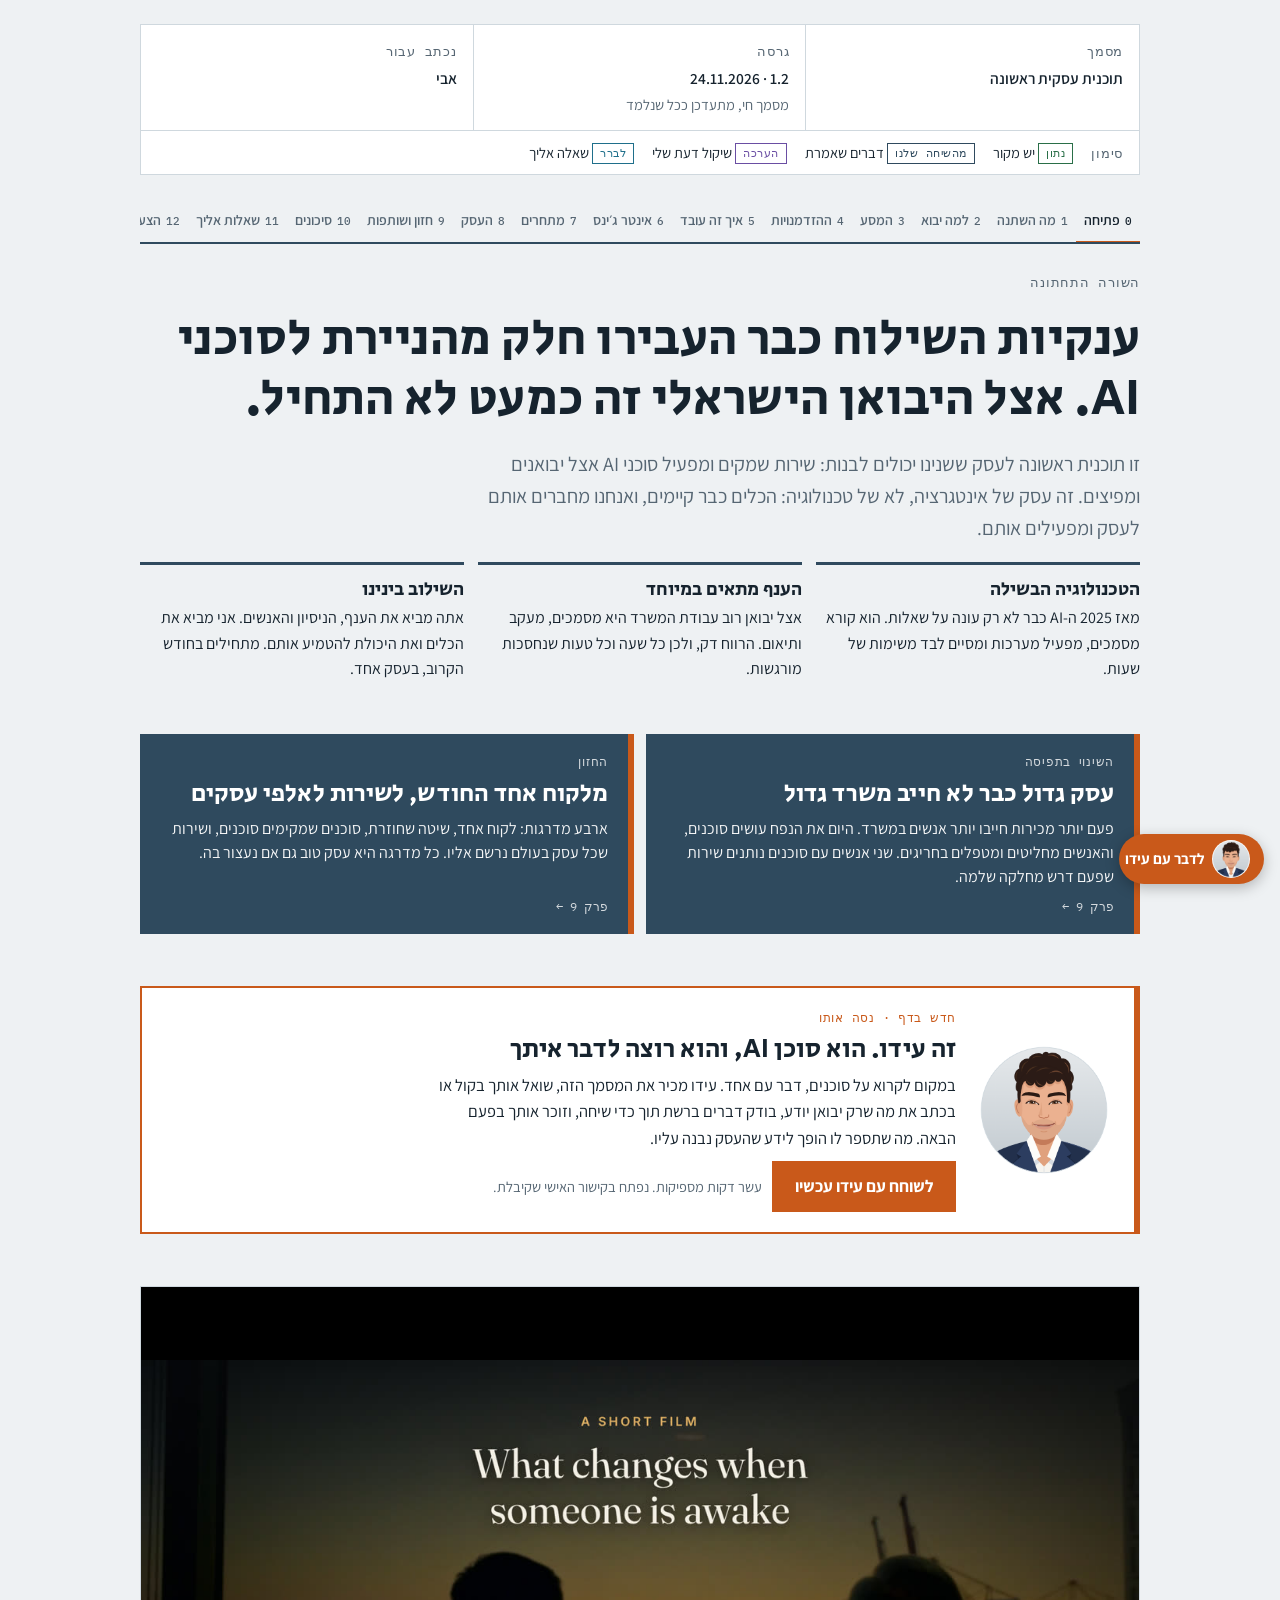
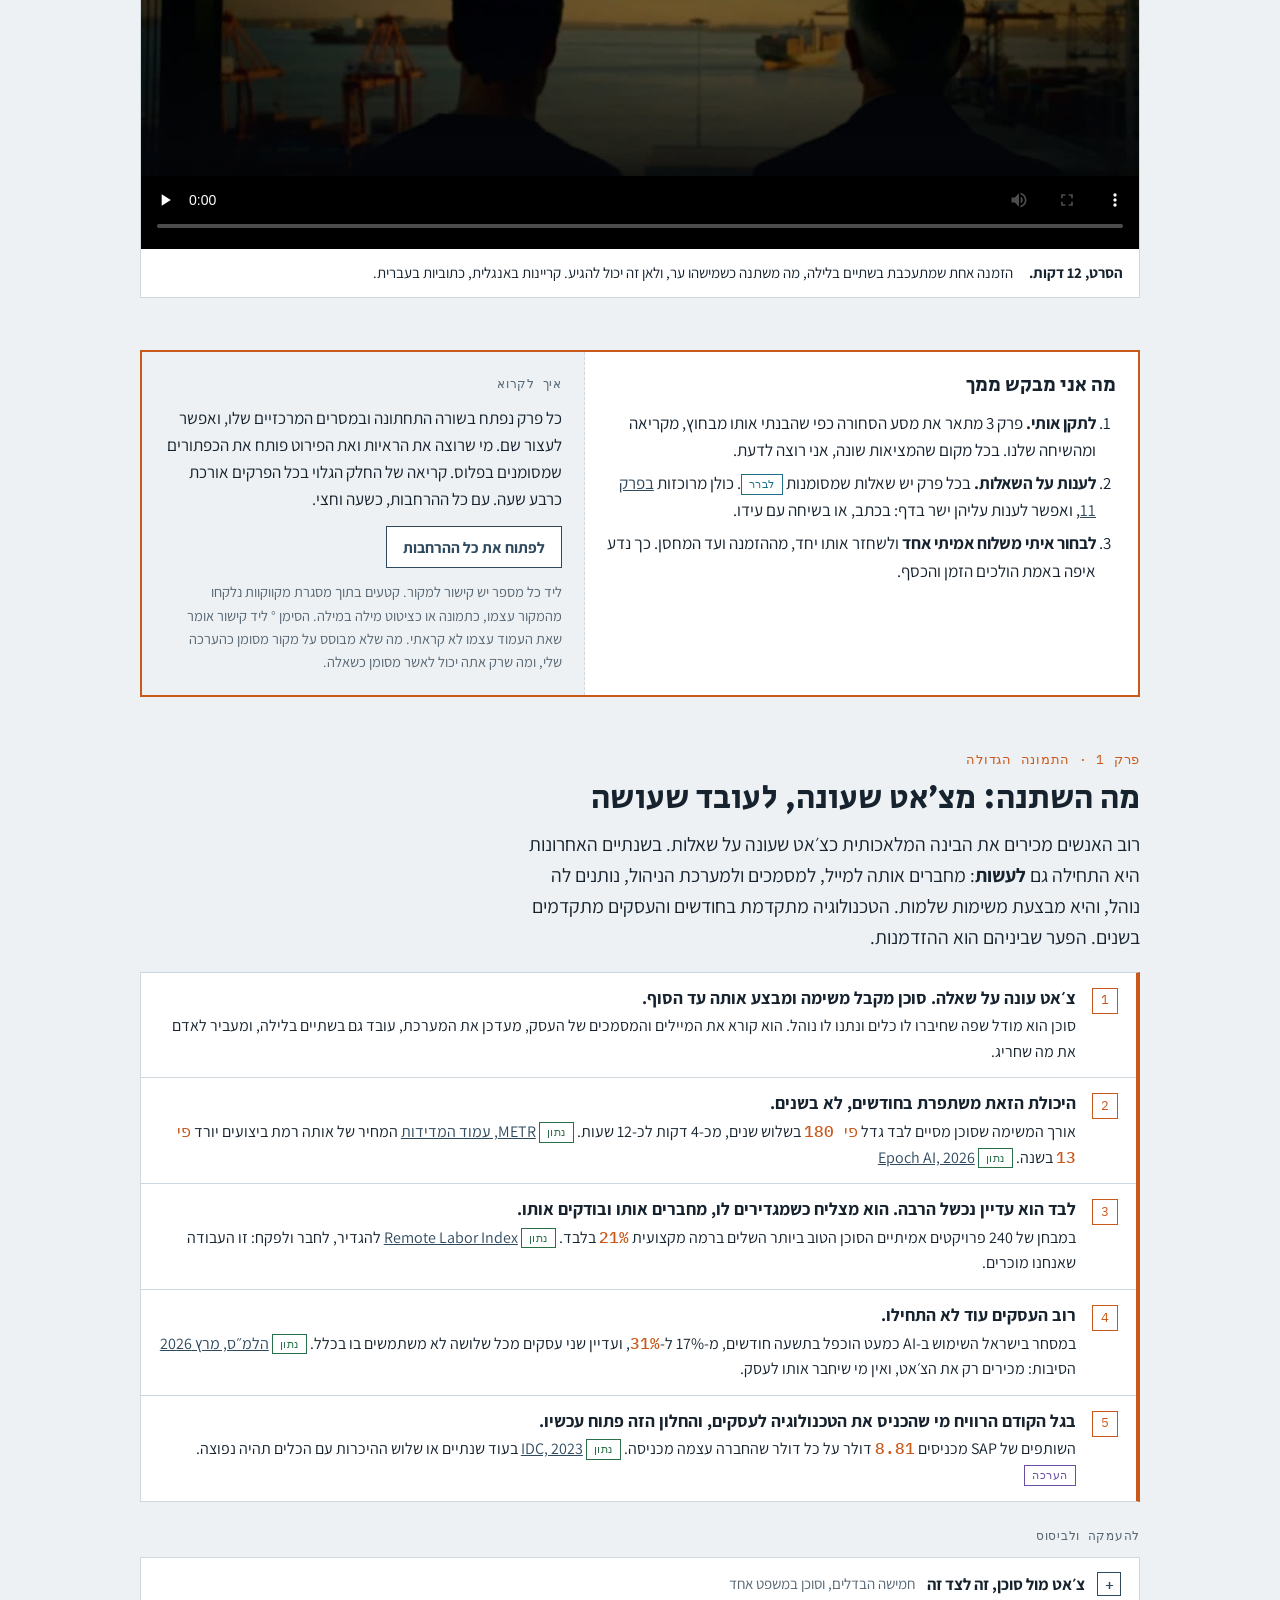
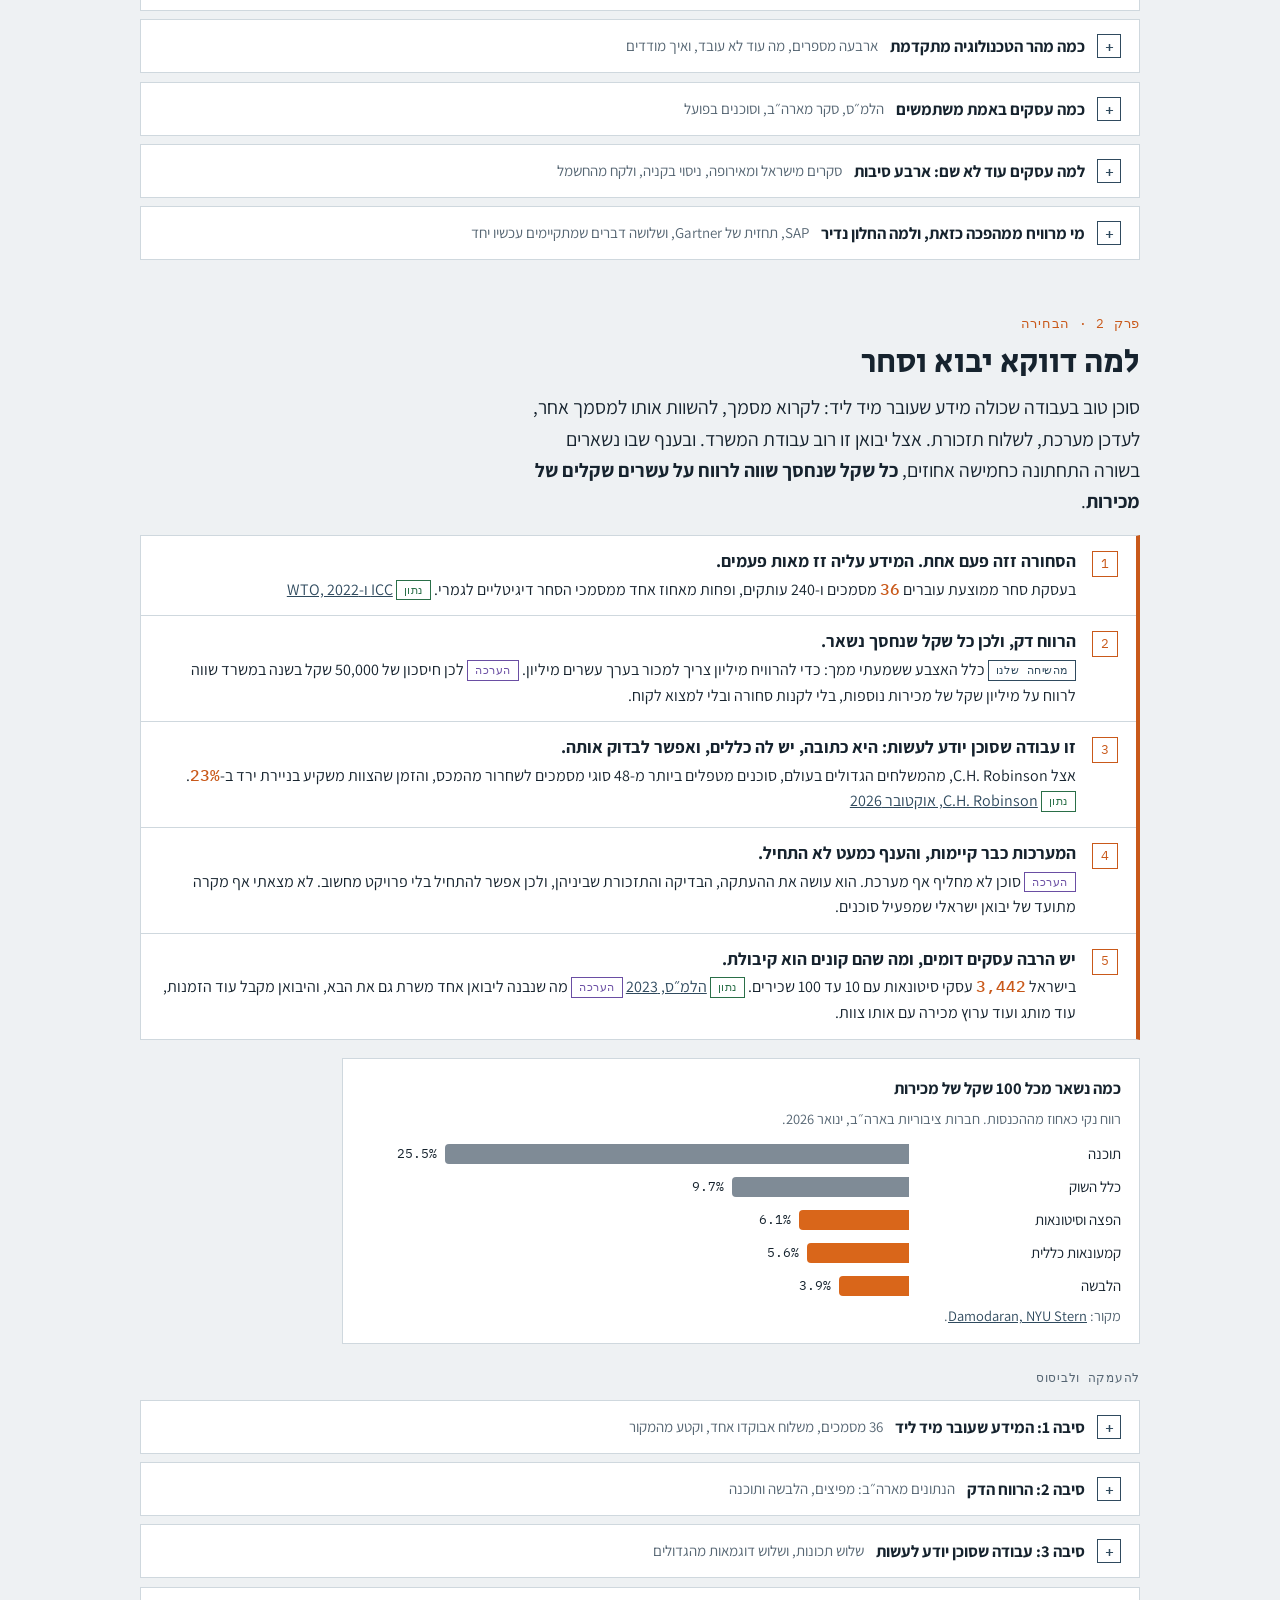
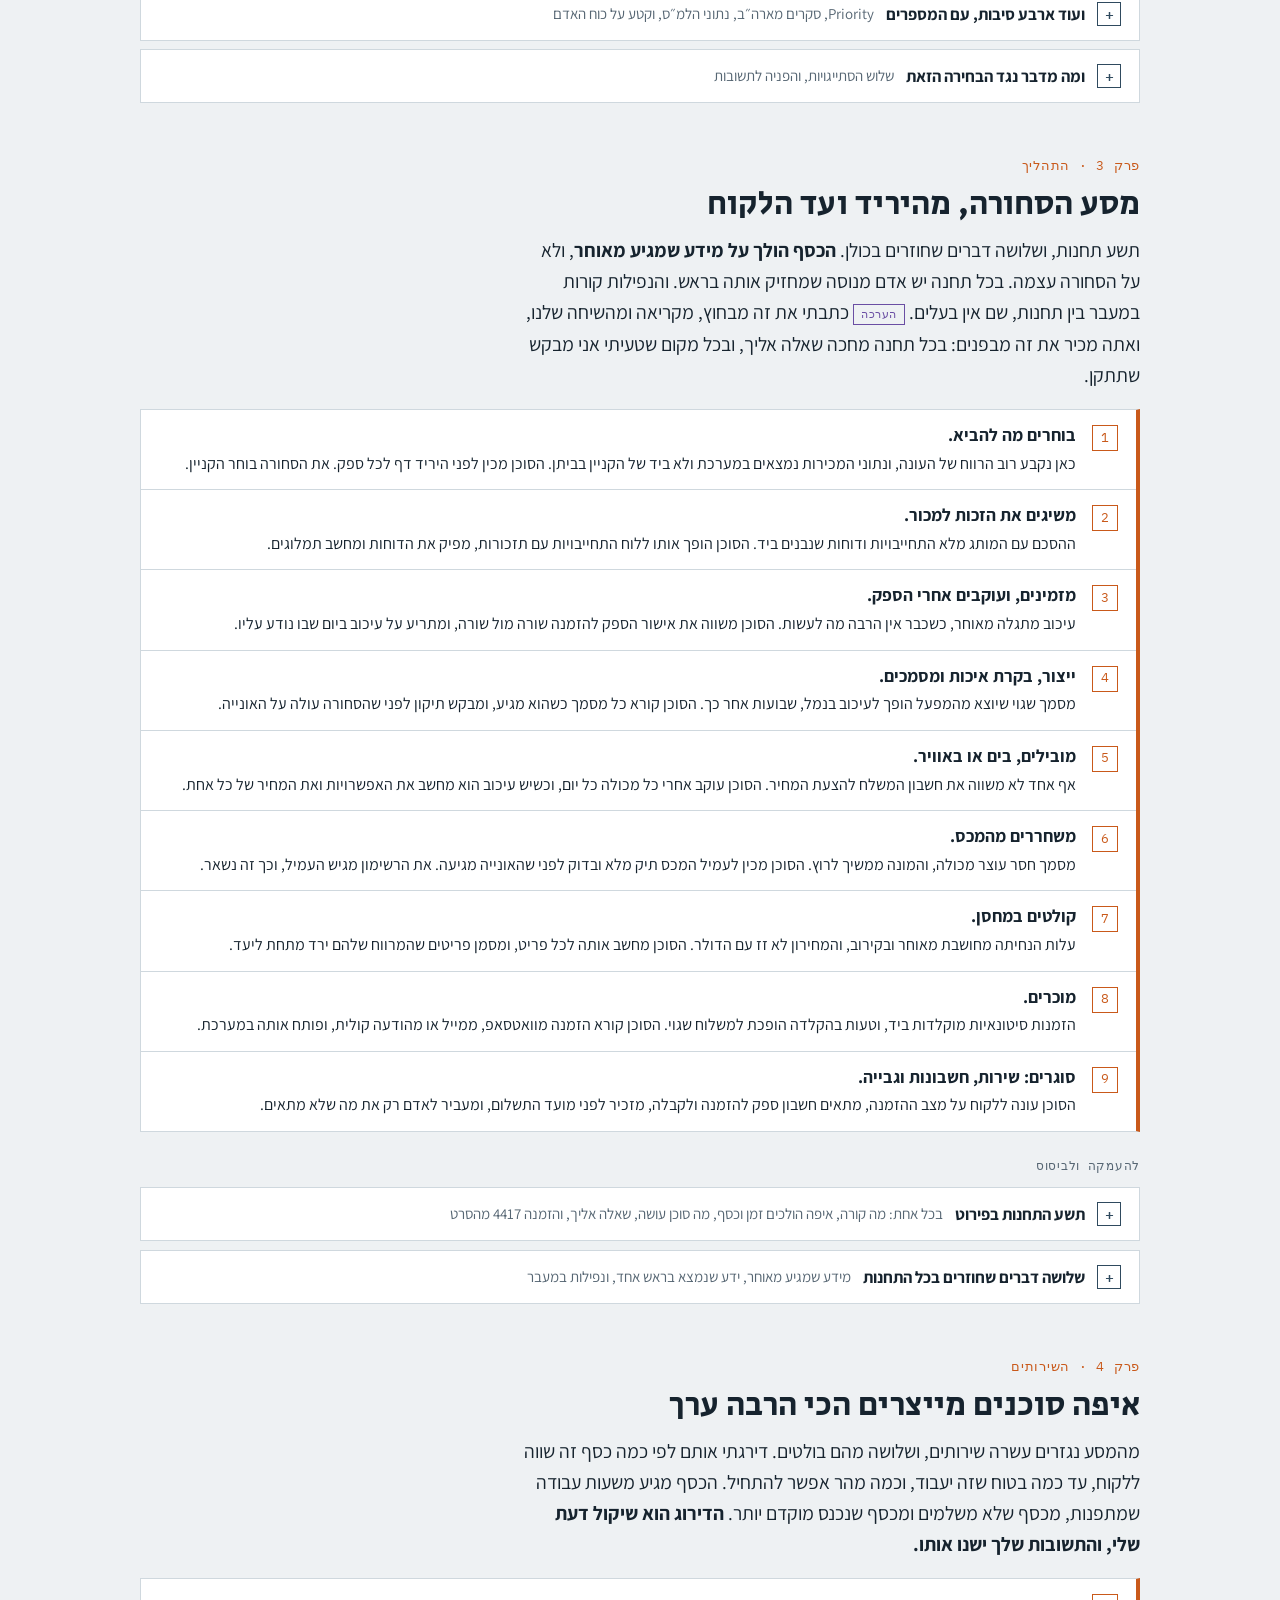
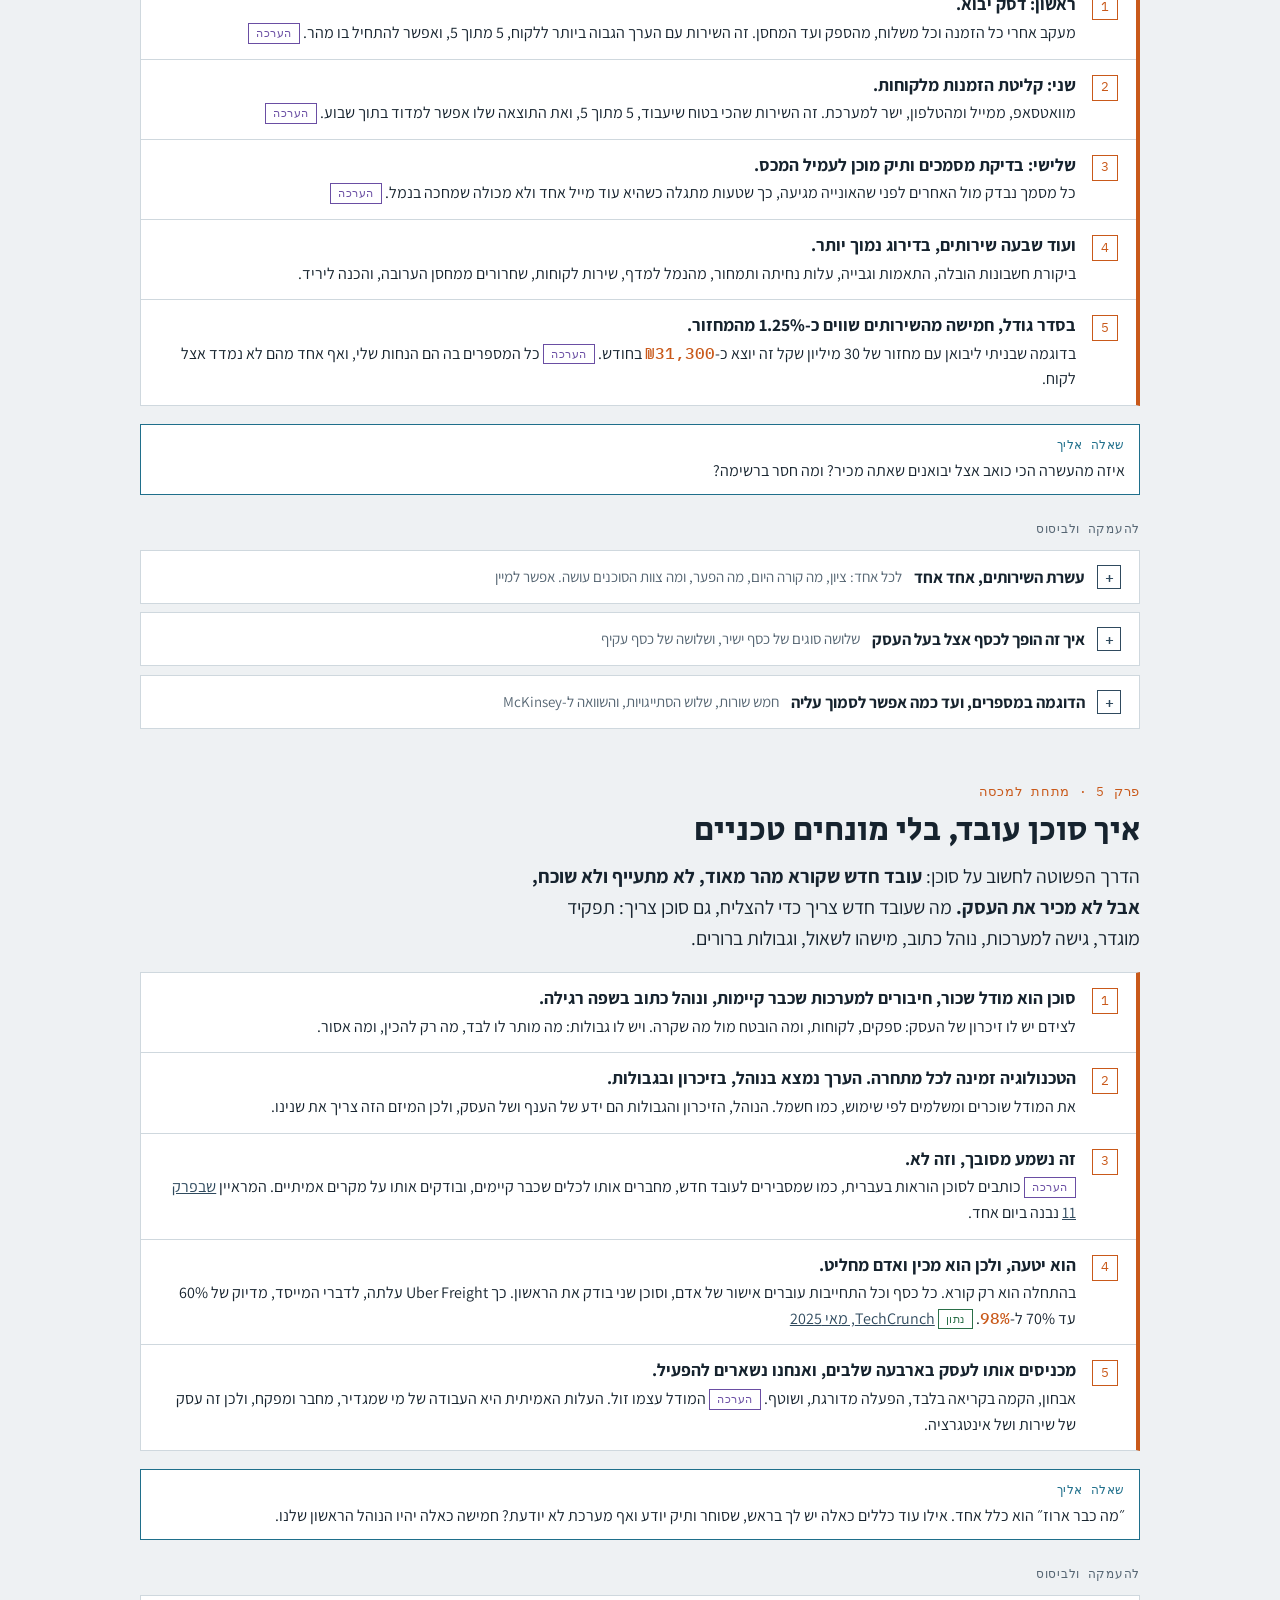
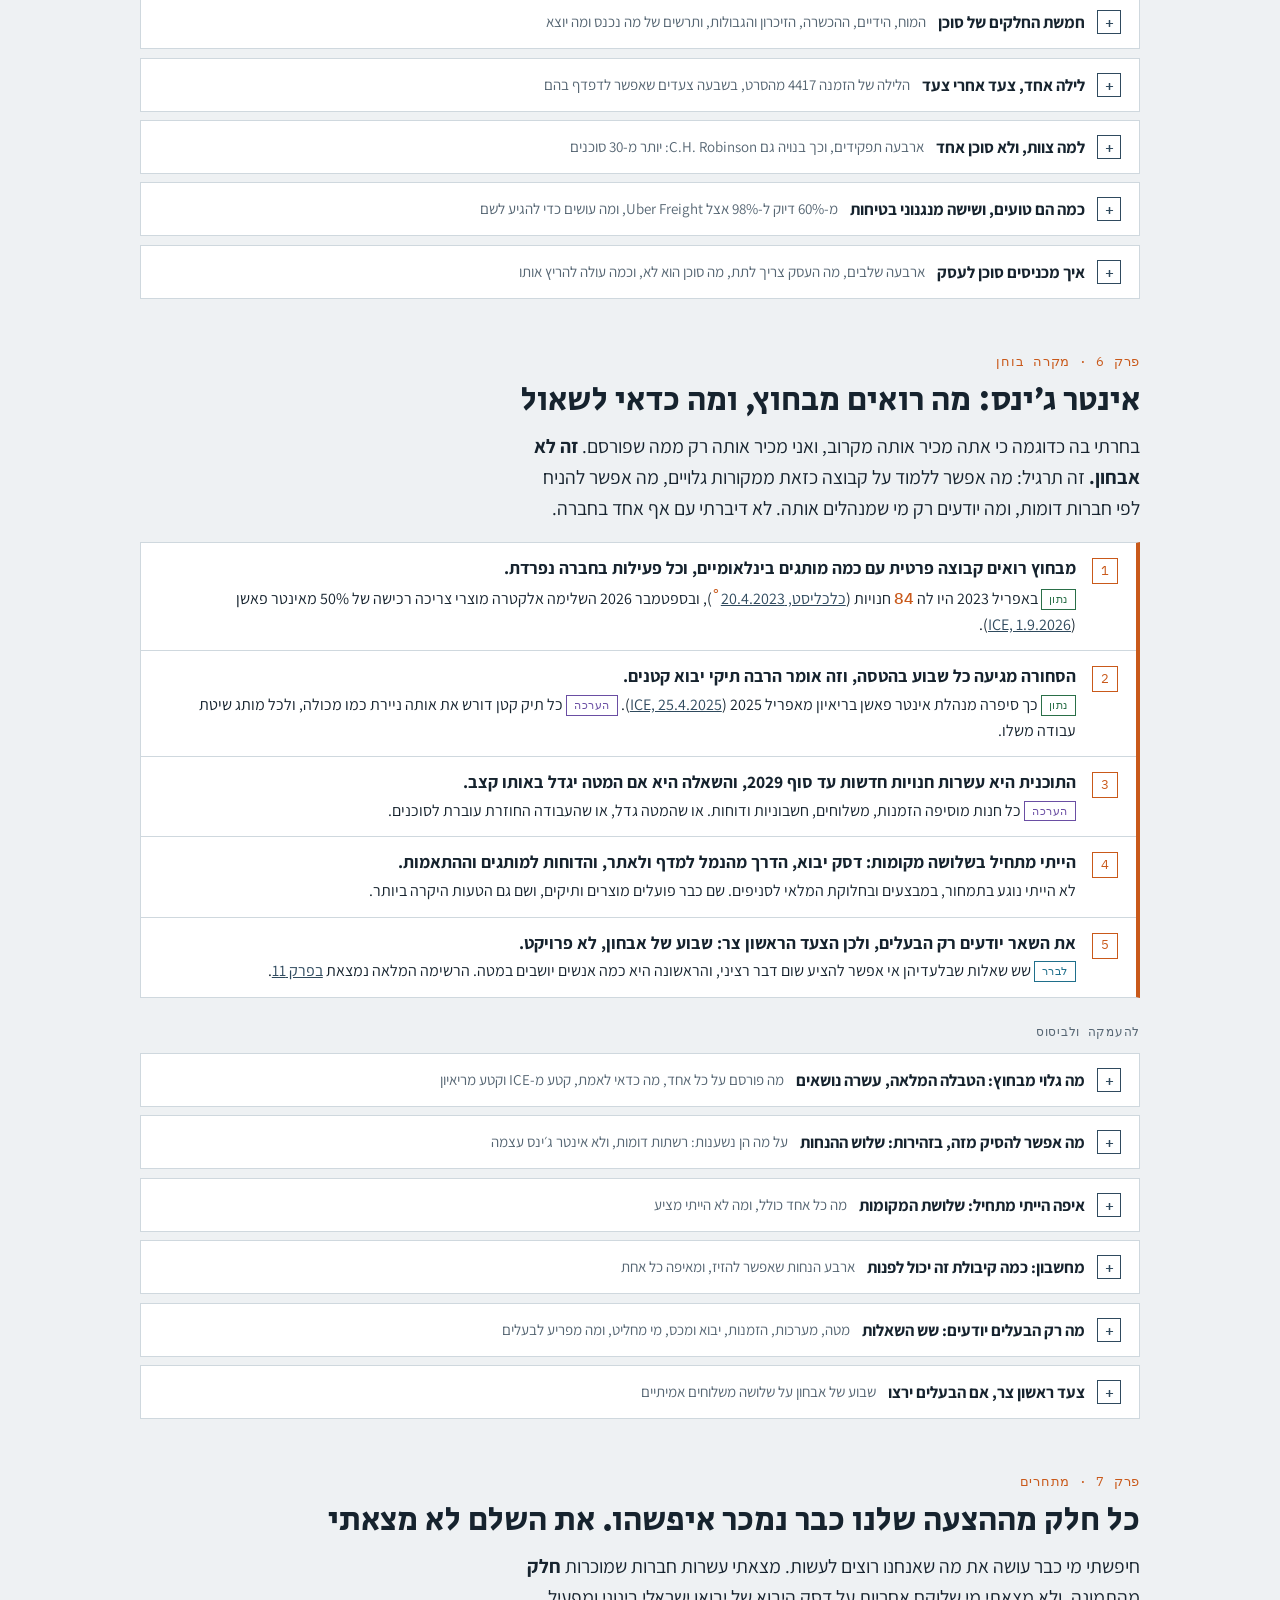
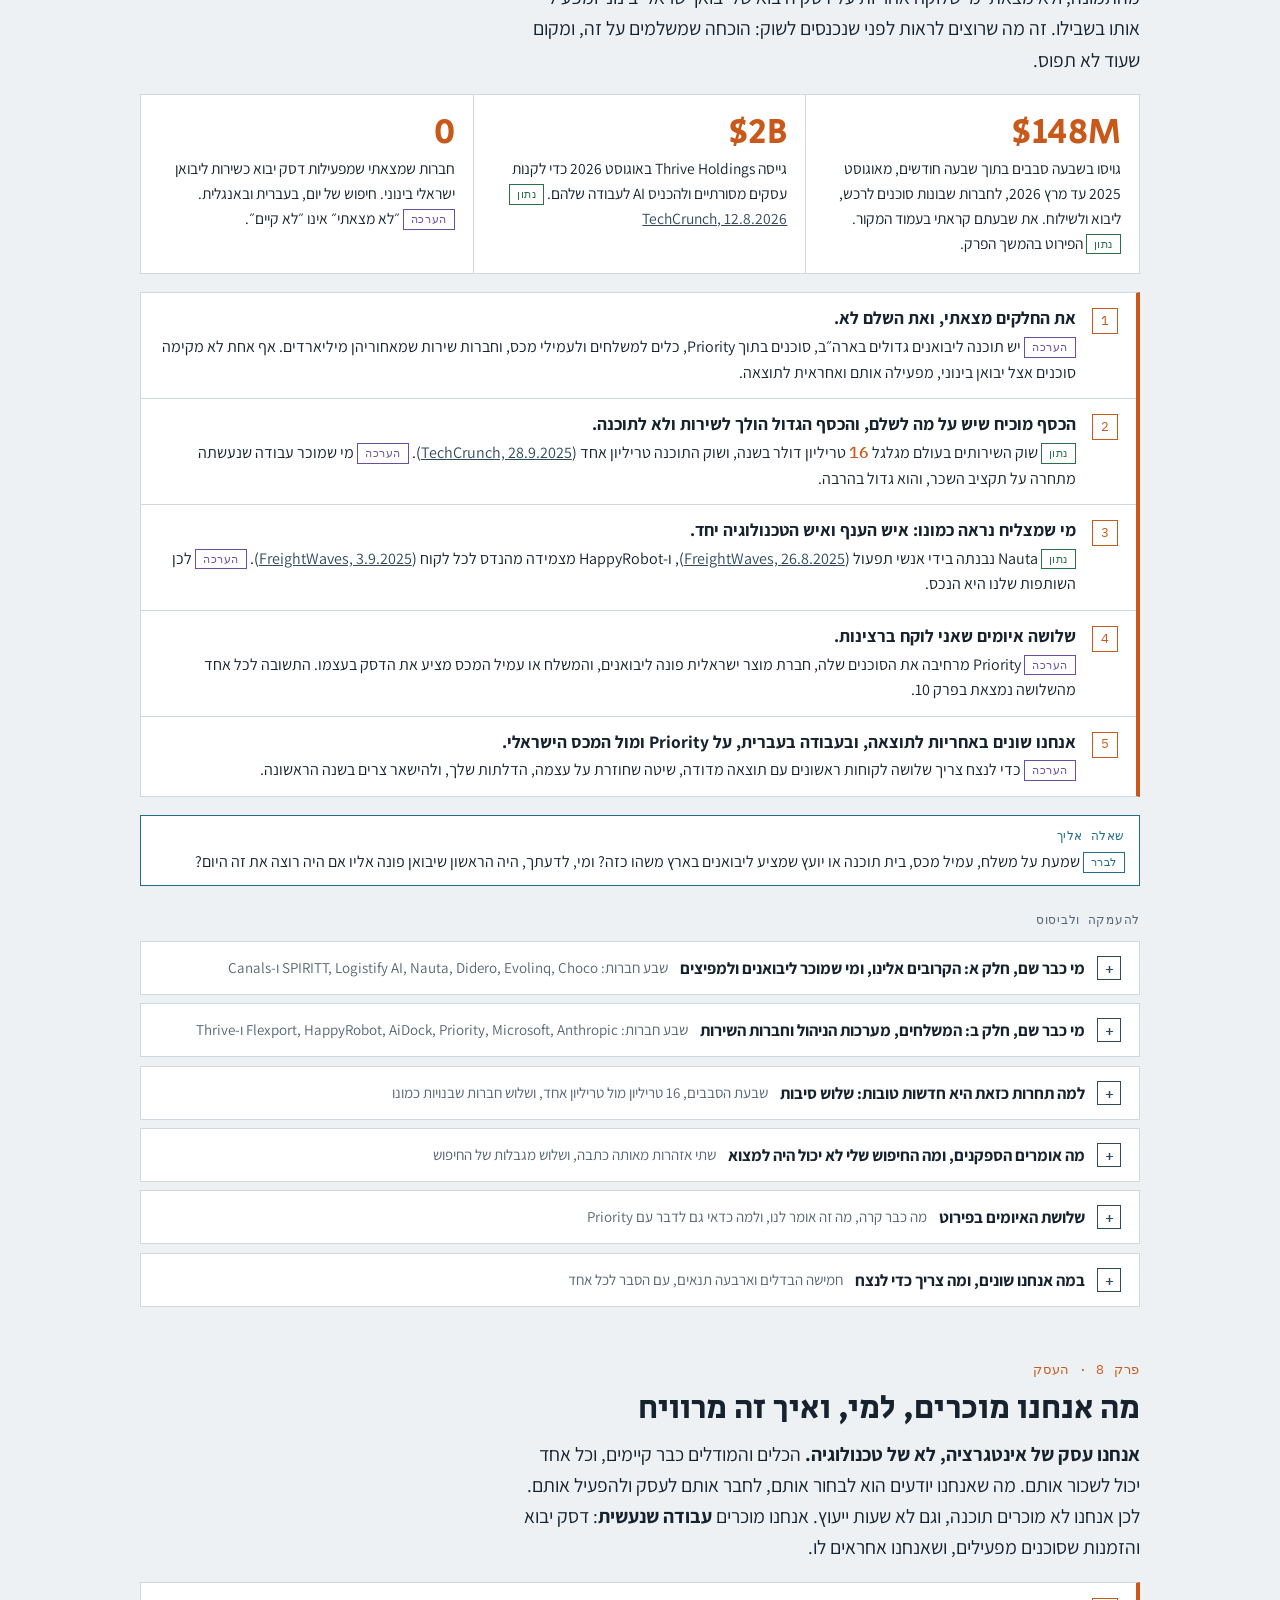
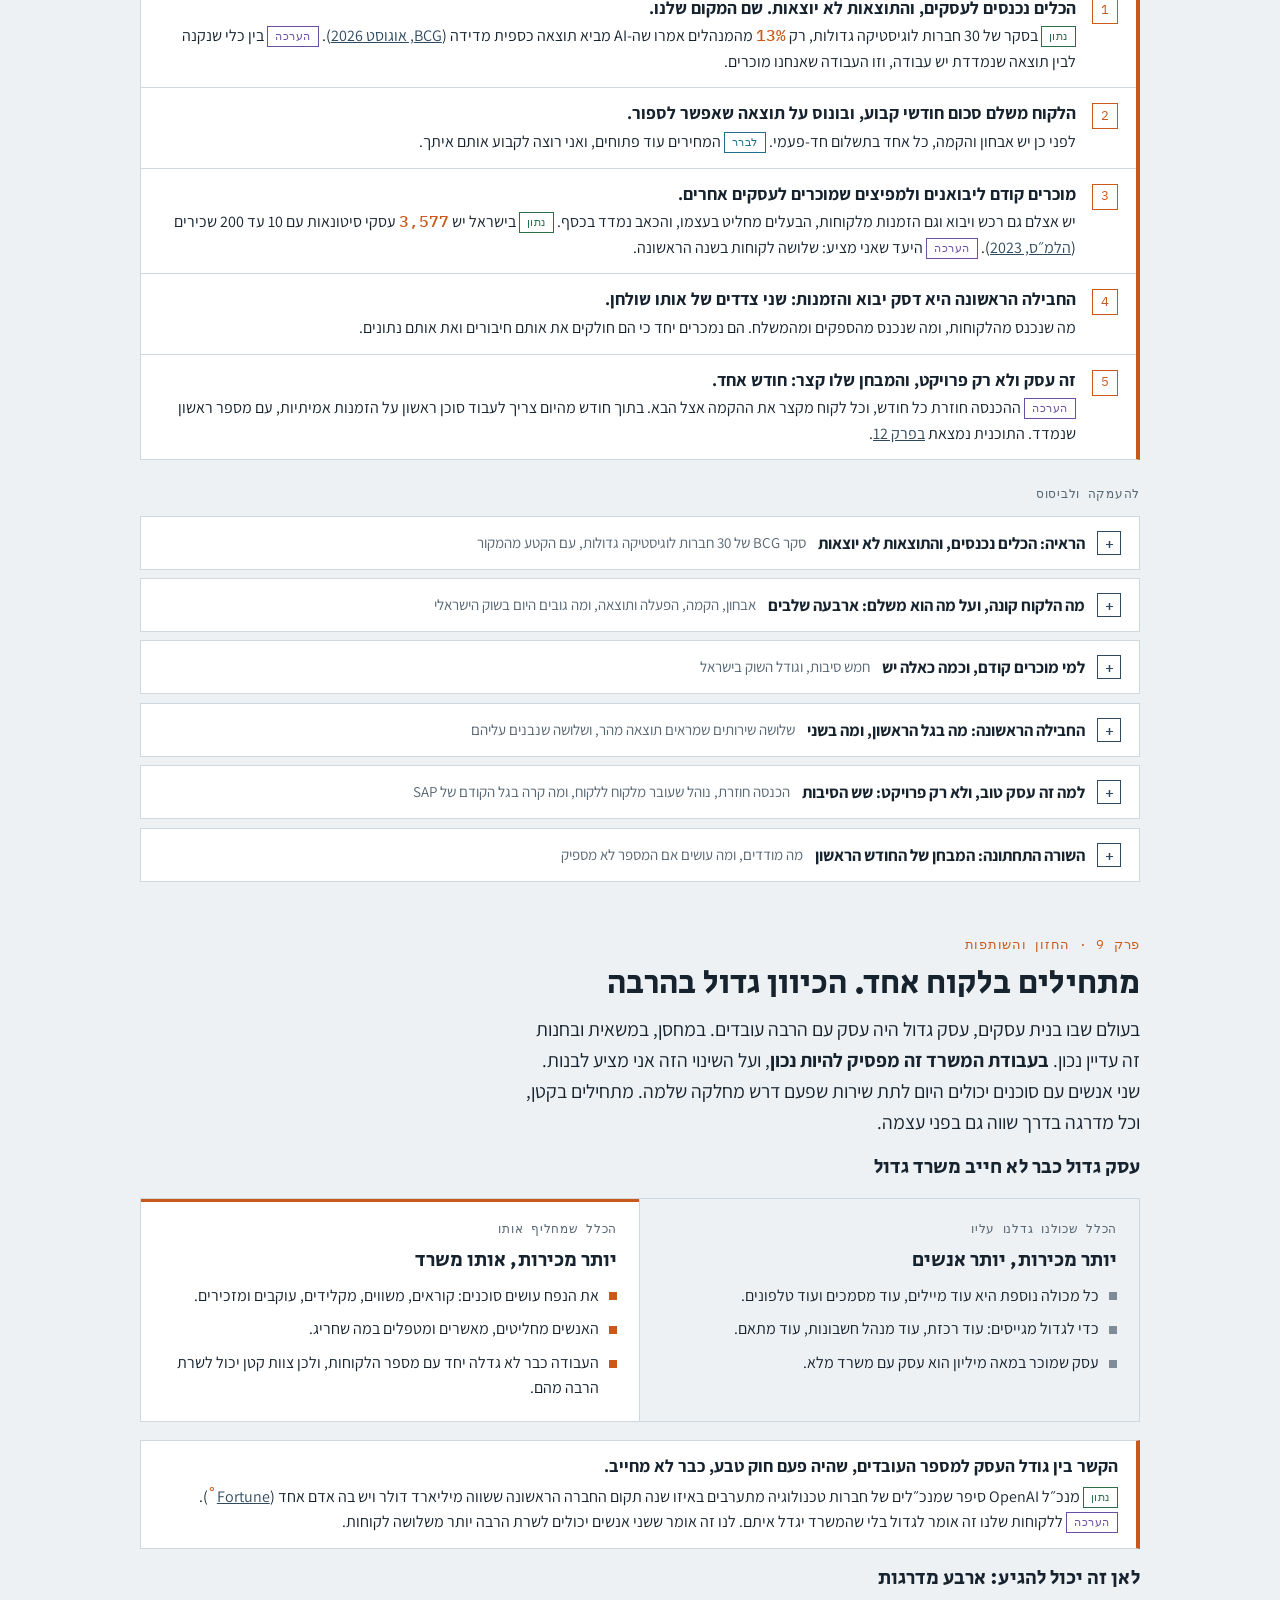
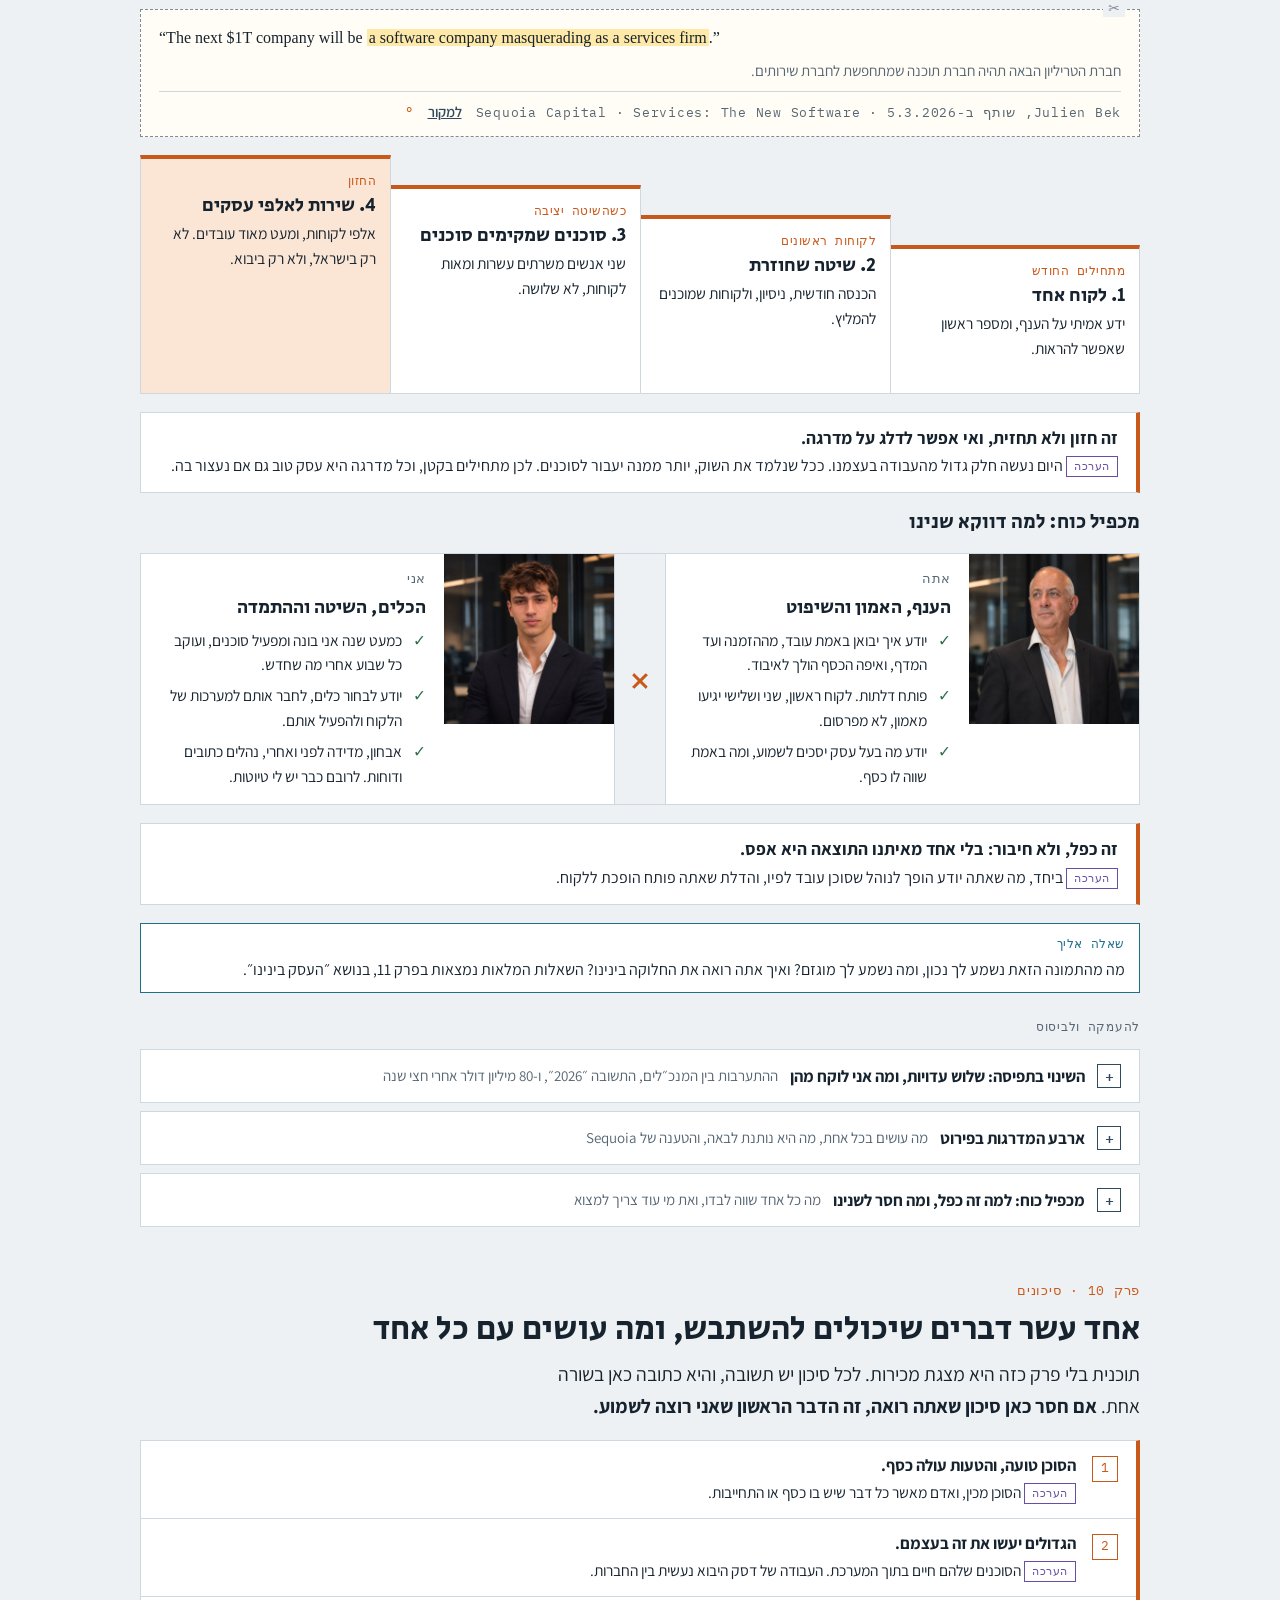
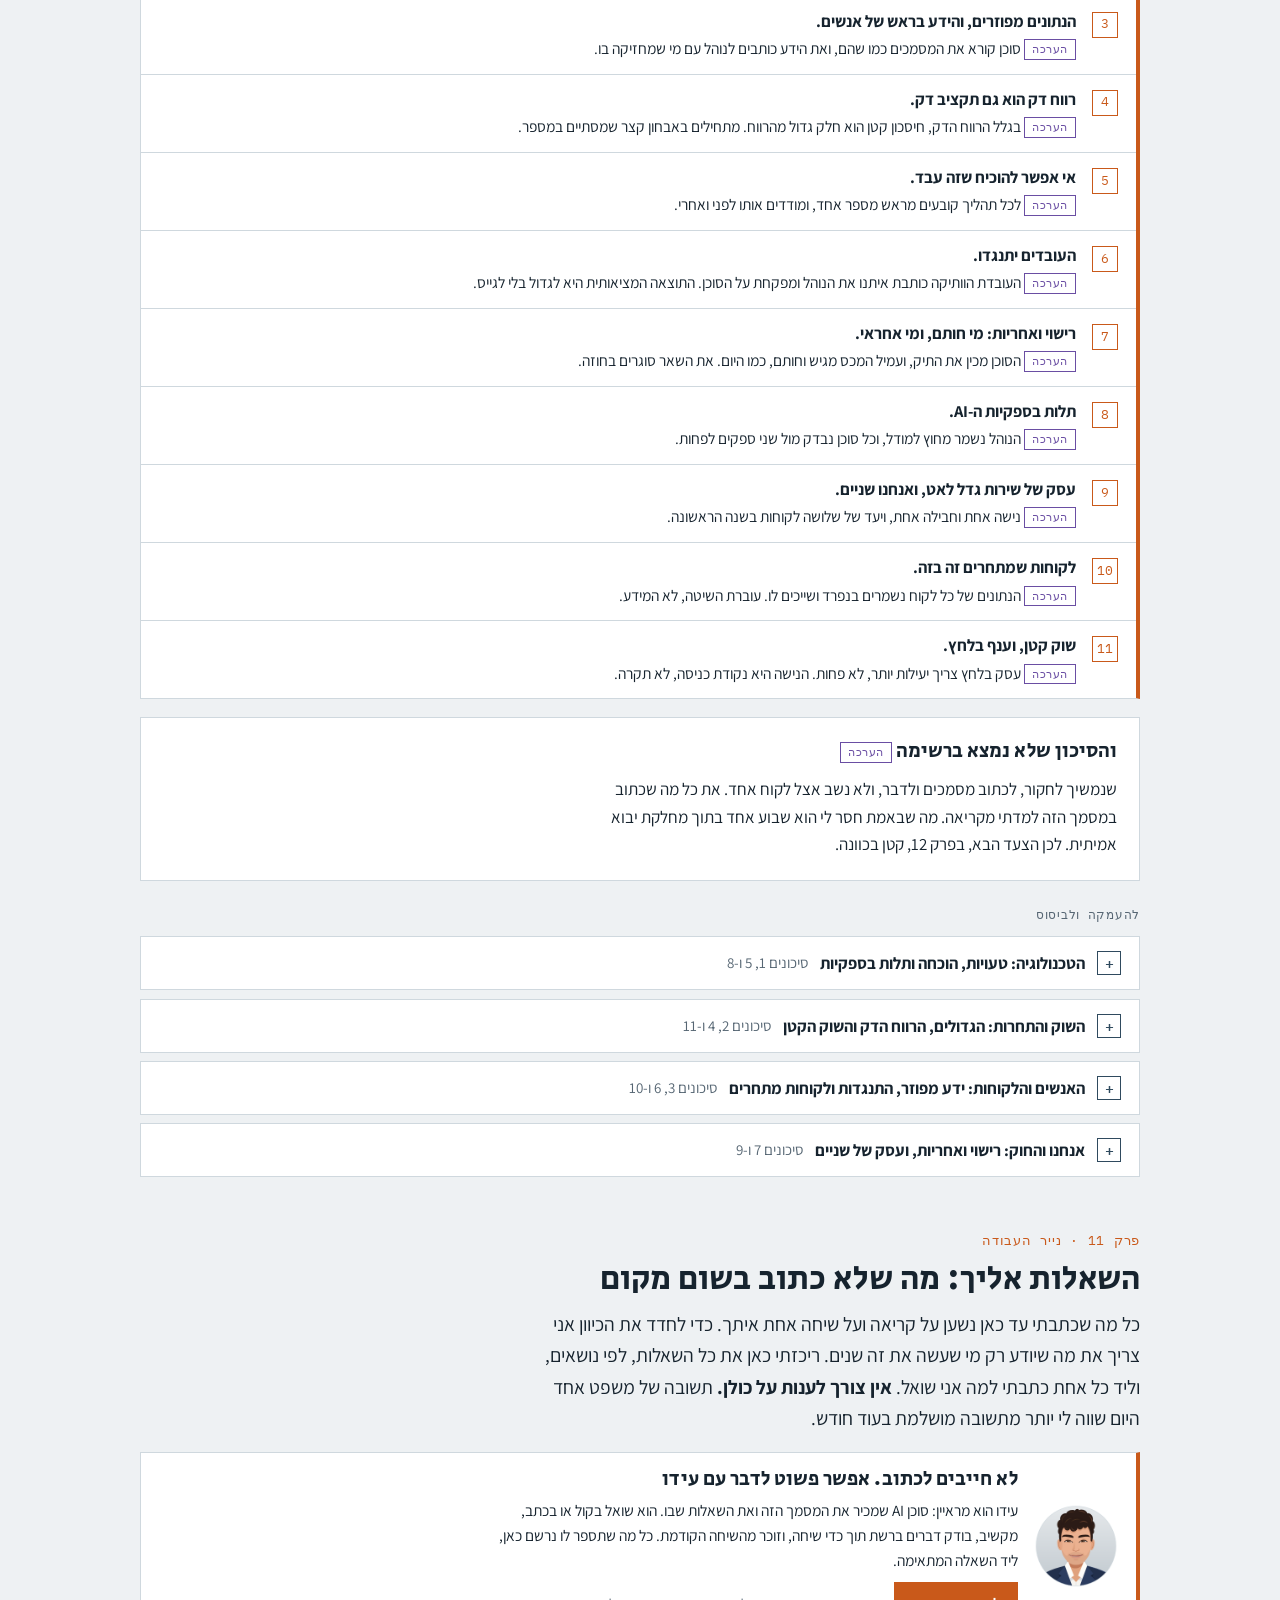
==== commit f384d887: "Trade plan page: the updated 12-minute film Co-Authored-By: Claude Opus 5.5 <noreply@anthropic.com> " ====
--- a/trade/index.html
+++ b/trade/index.html
@@ -626,7 +626,7 @@
 
   <figure class="film">
     <video id="film" controls preload="none" playsinline poster="cover.jpg" src="film.mp4"></video>
-    <figcaption><b>הסרט, 7 דקות.</b> <span>הזמנה אחת שמתעכבת בשתיים בלילה, ומה משתנה כשמישהו ער. קריינות באנגלית, כתוביות בעברית.</span></figcaption>
+    <figcaption><b>הסרט, 12 דקות.</b> <span>הזמנה אחת שמתעכבת בשתיים בלילה, מה משתנה כשמישהו ער, ולאן זה יכול להגיע. קריינות באנגלית, כתוביות בעברית.</span></figcaption>
   </figure>
 
   <div class="askbox">
